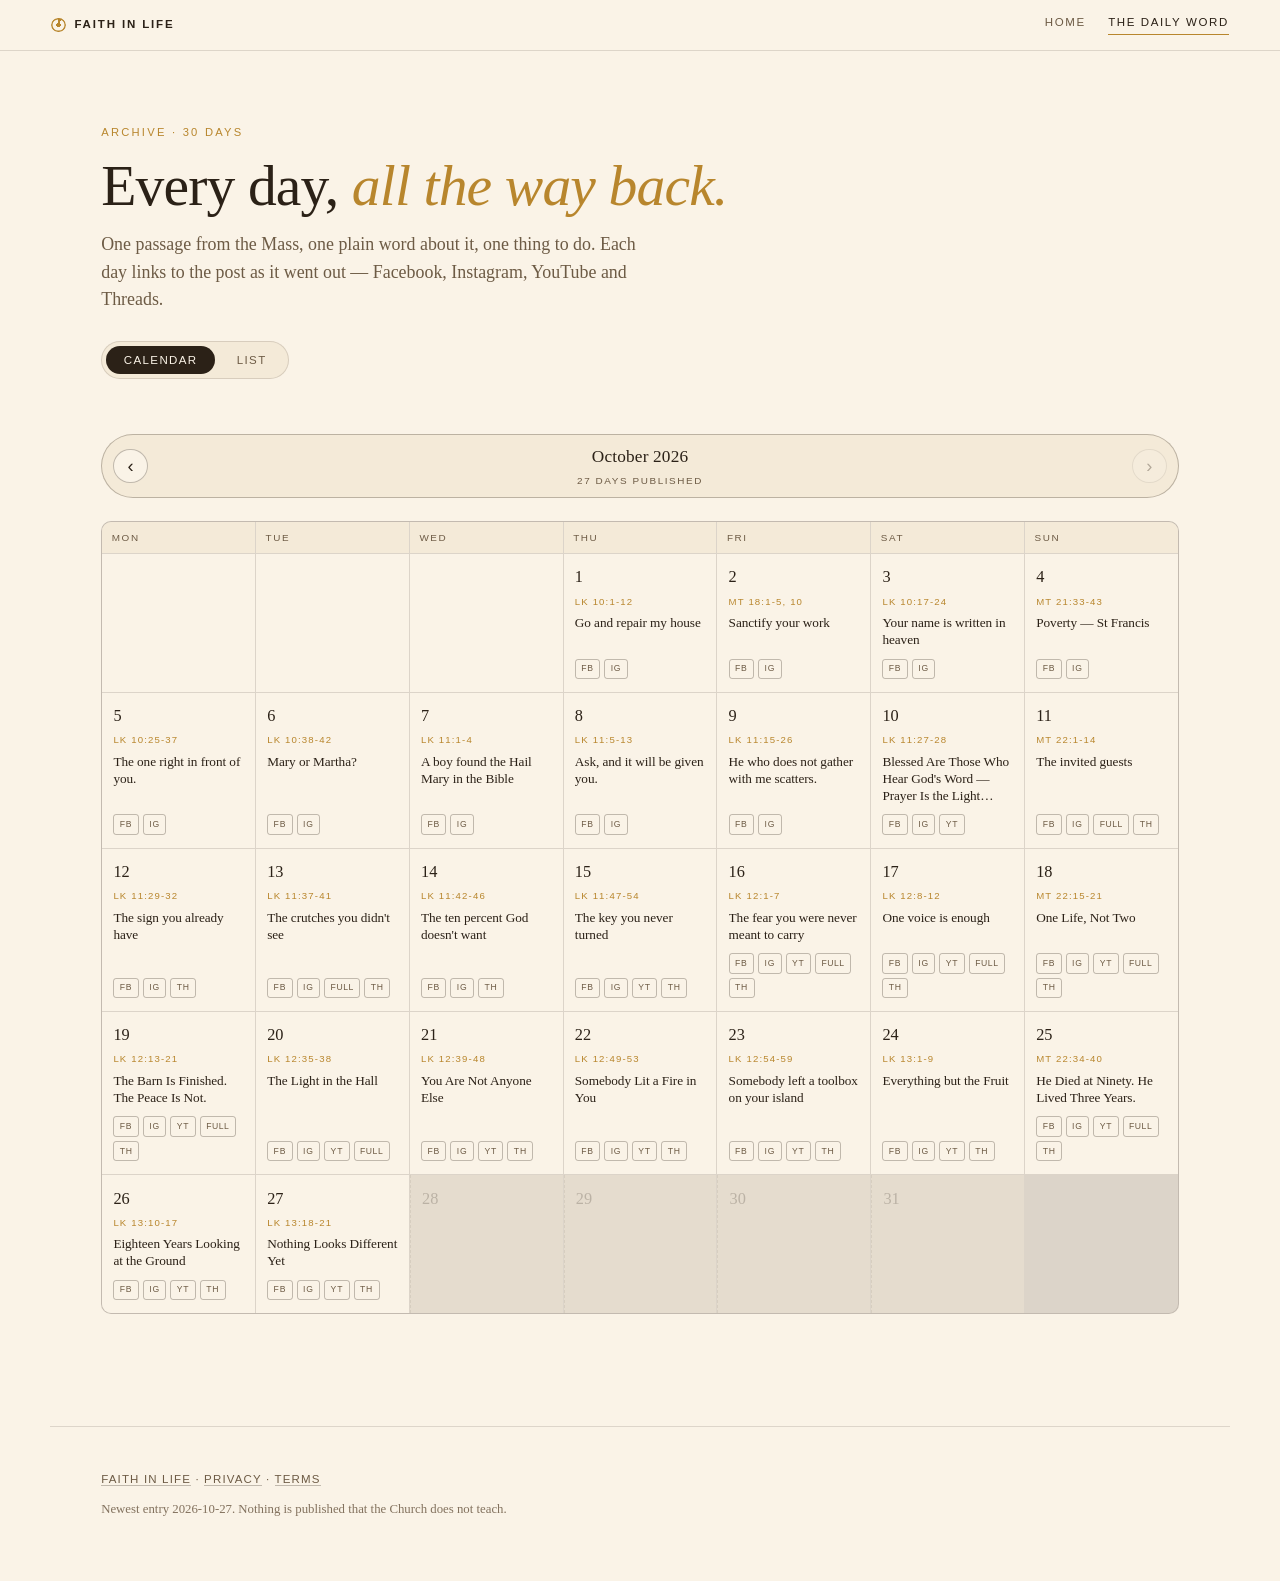
==== archive.html @ 562791fa "Refresh The Daily Word archive" ====
<!DOCTYPE html>
<html lang="en">
<head>
<meta charset="utf-8">
<meta name="viewport" content="width=device-width, initial-scale=1">
<title>The Daily Word — Faith In Life archive</title>
<meta name="description" content="Every Daily Word from Faith In Life, day by day: the Mass passage, the one plain word about it, and the links to that day's Facebook, Instagram and YouTube posts.">
<link rel="canonical" href="https://faithinlife.netlify.app/archive.html">
<meta name="theme-color" content="#faf3e7">
<link rel="stylesheet" href="archive.css">
</head>
<body>
<header class="bar">
  <a class="brand" href="./"><span class="mark" aria-hidden="true"></span>Faith In Life</a>
  <nav><a href="./">Home</a><a class="on" href="archive.html">The Daily Word</a></nav>
</header>

<main>
  <section class="title">
    <p class="kicker">Archive &middot; 30 days</p>
    <h1>Every day, <em>all the way back.</em></h1>
    <p class="lede">One passage from the Mass, one plain word about it, one thing to do. Each day links to the post as it went out — Facebook, Instagram, YouTube and Threads.</p>
    <div class="toggle" role="tablist">
      <button class="tab on" data-view="calendar" role="tab">Calendar</button>
      <button class="tab" data-view="list" role="tab">List</button>
    </div>
  </section>

  <div id="calendar-view" class="view on">
    <div class="monthnav" id="monthnav" aria-label="Browse months">
      <button class="mnav" id="mnav-prev" type="button" aria-label="Previous month">&lsaquo;</button>
      <p class="mnav__label" aria-live="polite"><span id="mnav-title">October 2026</span>
        <small id="mnav-count"></small></p>
      <button class="mnav" id="mnav-next" type="button" aria-label="Next month">&rsaquo;</button>
    </div>
    <section class="month" data-month="2026-09" id="m-2026-09"><div class="grid"><div class="dow-head">Mon</div><div class="dow-head">Tue</div><div class="dow-head">Wed</div><div class="dow-head">Thu</div><div class="dow-head">Fri</div><div class="dow-head">Sat</div><div class="dow-head">Sun</div><div class="blank"></div><div class="cell cell--empty"><div class="cell-top"><span class="num">1</span></div><p class="gos">&nbsp;</p></div><div class="cell cell--empty"><div class="cell-top"><span class="num">2</span></div><p class="gos">&nbsp;</p></div><div class="cell cell--empty"><div class="cell-top"><span class="num">3</span></div><p class="gos">&nbsp;</p></div><div class="cell cell--empty"><div class="cell-top"><span class="num">4</span></div><p class="gos">&nbsp;</p></div><div class="cell cell--empty"><div class="cell-top"><span class="num">5</span></div><p class="gos">&nbsp;</p></div><div class="cell cell--empty"><div class="cell-top"><span class="num">6</span></div><p class="gos">&nbsp;</p></div><div class="cell cell--empty"><div class="cell-top"><span class="num">7</span></div><p class="gos">&nbsp;</p></div><div class="cell cell--empty"><div class="cell-top"><span class="num">8</span></div><p class="gos">&nbsp;</p></div><div class="cell cell--empty"><div class="cell-top"><span class="num">9</span></div><p class="gos">&nbsp;</p></div><div class="cell cell--empty"><div class="cell-top"><span class="num">10</span></div><p class="gos">&nbsp;</p></div><div class="cell cell--empty"><div class="cell-top"><span class="num">11</span></div><p class="gos">&nbsp;</p></div><div class="cell cell--empty"><div class="cell-top"><span class="num">12</span></div><p class="gos">&nbsp;</p></div><div class="cell cell--empty"><div class="cell-top"><span class="num">13</span></div><p class="gos">&nbsp;</p></div><div class="cell cell--empty"><div class="cell-top"><span class="num">14</span></div><p class="gos">&nbsp;</p></div><div class="cell cell--empty"><div class="cell-top"><span class="num">15</span></div><p class="gos">&nbsp;</p></div><div class="cell cell--empty"><div class="cell-top"><span class="num">16</span></div><p class="gos">&nbsp;</p></div><div class="cell cell--empty"><div class="cell-top"><span class="num">17</span></div><p class="gos">&nbsp;</p></div><div class="cell cell--empty"><div class="cell-top"><span class="num">18</span></div><p class="gos">&nbsp;</p></div><div class="cell cell--empty"><div class="cell-top"><span class="num">19</span></div><p class="gos">&nbsp;</p></div><div class="cell cell--empty"><div class="cell-top"><span class="num">20</span></div><p class="gos">&nbsp;</p></div><div class="cell cell--empty"><div class="cell-top"><span class="num">21</span></div><p class="gos">&nbsp;</p></div><div class="cell cell--empty"><div class="cell-top"><span class="num">22</span></div><p class="gos">&nbsp;</p></div><div class="cell cell--empty"><div class="cell-top"><span class="num">23</span></div><p class="gos">&nbsp;</p></div><div class="cell cell--empty"><div class="cell-top"><span class="num">24</span></div><p class="gos">&nbsp;</p></div><div class="cell cell--empty"><div class="cell-top"><span class="num">25</span></div><p class="gos">&nbsp;</p></div><div class="cell cell--empty"><div class="cell-top"><span class="num">26</span></div><p class="gos">&nbsp;</p></div><article class="cell" data-date="2026-09-27"><div class="cell-top"><span class="num">27</span></div><p class="gos">Mt 21:28-32</p><h3 class="topic">Change your &#x27;no&#x27; into a &#x27;yes&#x27;</h3><div class="pills"><a class="pill pill--fb" href="https://www.facebook.com/122107287405488358/posts/3580467642108236?substory_index=3580467642108236" target="_blank" rel="noopener" title="Facebook">FB</a></div></article><article class="cell" data-date="2026-09-28"><div class="cell-top"><span class="num">28</span></div><p class="gos">Lk 9:46-50</p><h3 class="topic">Why does their blessing sting?</h3><div class="pills"><a class="pill pill--fb" href="https://www.facebook.com/122107287405488358/posts/122103718785488358" target="_blank" rel="noopener" title="Facebook">FB</a><a class="pill pill--ig" href="https://www.instagram.com/p/Dd2fcJFjYFs/" target="_blank" rel="noopener" title="Instagram">IG</a></div></article><div class="cell cell--empty"><div class="cell-top"><span class="num">29</span></div><p class="gos">&nbsp;</p></div><article class="cell" data-date="2026-09-30"><div class="cell-top"><span class="num">30</span></div><p class="gos">Lk 9:57-62</p><h3 class="topic">The Little Way</h3><div class="pills"><a class="pill pill--fb" href="https://www.facebook.com/122107287405488358/posts/122105739783488358" target="_blank" rel="noopener" title="Facebook">FB</a><a class="pill pill--ig" href="https://www.instagram.com/p/Dd7uj0gDKIm/" target="_blank" rel="noopener" title="Instagram">IG</a></div></article></div></section><section class="month on" data-month="2026-10" id="m-2026-10"><div class="grid"><div class="dow-head">Mon</div><div class="dow-head">Tue</div><div class="dow-head">Wed</div><div class="dow-head">Thu</div><div class="dow-head">Fri</div><div class="dow-head">Sat</div><div class="dow-head">Sun</div><div class="blank"></div><div class="blank"></div><div class="blank"></div><article class="cell" data-date="2026-10-01"><div class="cell-top"><span class="num">1</span></div><p class="gos">Lk 10:1-12</p><h3 class="topic">Go and repair my house</h3><div class="pills"><a class="pill pill--fb" href="https://www.facebook.com/122107287405488358/posts/122106386313488358" target="_blank" rel="noopener" title="Facebook">FB</a><a class="pill pill--ig" href="https://www.instagram.com/p/Dd9VP7aF-Cw/" target="_blank" rel="noopener" title="Instagram">IG</a></div></article><article class="cell" data-date="2026-10-02"><div class="cell-top"><span class="num">2</span></div><p class="gos">Mt 18:1-5, 10</p><h3 class="topic">Sanctify your work</h3><div class="pills"><a class="pill pill--fb" href="https://www.facebook.com/1256469087558927/posts/122107285419488358" target="_blank" rel="noopener" title="Facebook">FB</a><a class="pill pill--ig" href="https://www.instagram.com/p/Dd_V6aDl66g/" target="_blank" rel="noopener" title="Instagram">IG</a></div></article><article class="cell" data-date="2026-10-03"><div class="cell-top"><span class="num">3</span></div><p class="gos">Lk 10:17-24</p><h3 class="topic">Your name is written in heaven</h3><div class="pills"><a class="pill pill--fb" href="https://www.facebook.com/122107287405488358/posts/122108703411488358" target="_blank" rel="noopener" title="Facebook">FB</a><a class="pill pill--ig" href="https://www.instagram.com/p/DeDZmk7je2w/" target="_blank" rel="noopener" title="Instagram">IG</a></div></article><article class="cell" data-date="2026-10-04"><div class="cell-top"><span class="num">4</span></div><p class="gos">Mt 21:33-43</p><h3 class="topic">Poverty — St Francis</h3><div class="pills"><a class="pill pill--fb" href="https://www.facebook.com/122107287405488358/posts/122109220857488358" target="_blank" rel="noopener" title="Facebook">FB</a><a class="pill pill--ig" href="https://www.instagram.com/p/DeFhM3AF1-0/" target="_blank" rel="noopener" title="Instagram">IG</a></div></article><article class="cell" data-date="2026-10-05"><div class="cell-top"><span class="num">5</span></div><p class="gos">Lk 10:25-37</p><h3 class="topic">The one right in front of you.</h3><div class="pills"><a class="pill pill--fb" href="https://www.facebook.com/122107287405488358/posts/122109858039488358" target="_blank" rel="noopener" title="Facebook">FB</a><a class="pill pill--ig" href="https://www.instagram.com/p/DeIpakCjOYP/" target="_blank" rel="noopener" title="Instagram">IG</a></div></article><article class="cell" data-date="2026-10-06"><div class="cell-top"><span class="num">6</span></div><p class="gos">Lk 10:38-42</p><h3 class="topic">Mary or Martha?</h3><div class="pills"><a class="pill pill--fb" href="https://www.facebook.com/1256469087558927/posts/122110384821488358" target="_blank" rel="noopener" title="Facebook">FB</a><a class="pill pill--ig" href="https://www.instagram.com/p/DeLGmeTF-f7/" target="_blank" rel="noopener" title="Instagram">IG</a></div></article><article class="cell" data-date="2026-10-07"><div class="cell-top"><span class="num">7</span></div><p class="gos">Lk 11:1-4</p><h3 class="topic">A boy found the Hail Mary in the Bible</h3><div class="pills"><a class="pill pill--fb" href="https://www.facebook.com/1256469087558927/posts/122110666893488358" target="_blank" rel="noopener" title="Facebook">FB</a><a class="pill pill--ig" href="https://www.instagram.com/p/DeMNxGXjDhu/" target="_blank" rel="noopener" title="Instagram">IG</a></div></article><article class="cell" data-date="2026-10-08"><div class="cell-top"><span class="num">8</span></div><p class="gos">Lk 11:5-13</p><h3 class="topic">Ask, and it will be given you.</h3><div class="pills"><a class="pill pill--fb" href="https://www.facebook.com/1256469087558927/posts/122111229747488358" target="_blank" rel="noopener" title="Facebook">FB</a><a class="pill pill--ig" href="https://www.instagram.com/p/DeOyTgFDeOQ/" target="_blank" rel="noopener" title="Instagram">IG</a></div></article><article class="cell" data-date="2026-10-09"><div class="cell-top"><span class="num">9</span></div><p class="gos">Lk 11:15-26</p><h3 class="topic">He who does not gather with me scatters.</h3><div class="pills"><a class="pill pill--fb" href="https://www.facebook.com/122107287405488358/posts/122112301821488358" target="_blank" rel="noopener" title="Facebook">FB</a><a class="pill pill--ig" href="https://www.instagram.com/p/DeTB0q9Dfcg/" target="_blank" rel="noopener" title="Instagram">IG</a></div></article><article class="cell" data-date="2026-10-10"><div class="cell-top"><span class="num">10</span></div><p class="gos">Lk 11:27-28</p><h3 class="topic">Blessed Are Those Who Hear God&#x27;s Word — Prayer Is the Light Before Every Decision</h3><div class="pills"><a class="pill pill--fb" href="https://www.facebook.com/1256469087558927/posts/122119027761488358" target="_blank" rel="noopener" title="Facebook">FB</a><a class="pill pill--ig" href="https://www.instagram.com/p/De92yCVn9rZ/" target="_blank" rel="noopener" title="Instagram">IG</a><a class="pill pill--yt-short" href="https://www.youtube.com/shorts/WsAviSOvR6I" target="_blank" rel="noopener" title="YouTube Short">YT</a></div></article><article class="cell" data-date="2026-10-11"><div class="cell-top"><span class="num">11</span></div><p class="gos">Mt 22:1-14</p><h3 class="topic">The invited guests</h3><div class="pills"><a class="pill pill--fb" href="https://www.facebook.com/1256469087558927/posts/122112792105488358" target="_blank" rel="noopener" title="Facebook">FB</a><a class="pill pill--ig" href="https://www.instagram.com/p/DeVwyHCDC8p/" target="_blank" rel="noopener" title="Instagram">IG</a><a class="pill pill--yt-long" href="https://www.youtube.com/watch?v=lCEb-tUCuJY" target="_blank" rel="noopener" title="YouTube">FULL</a><a class="pill pill--threads" href="https://www.threads.com/@catholicfaithinlife/post/DenId89mXVW" target="_blank" rel="noopener" title="Threads">TH</a></div></article><article class="cell" data-date="2026-10-12"><div class="cell-top"><span class="num">12</span></div><p class="gos">Lk 11:29-32</p><h3 class="topic">The sign you already have</h3><div class="pills"><a class="pill pill--fb" href="https://www.facebook.com/1256469087558927/posts/122113453095488358" target="_blank" rel="noopener" title="Facebook">FB</a><a class="pill pill--ig" href="https://www.instagram.com/p/DeZFCqlDE22/" target="_blank" rel="noopener" title="Instagram">IG</a><a class="pill pill--threads" href="https://www.threads.com/@catholicfaithinlife/post/DepEFTmFmo9" target="_blank" rel="noopener" title="Threads">TH</a></div></article><article class="cell" data-date="2026-10-13"><div class="cell-top"><span class="num">13</span></div><p class="gos">Lk 11:37-41</p><h3 class="topic">The crutches you didn&#x27;t see</h3><div class="pills"><a class="pill pill--fb" href="https://www.facebook.com/1256469087558927/posts/122114074431488358" target="_blank" rel="noopener" title="Facebook">FB</a><a class="pill pill--ig" href="https://www.instagram.com/p/Debp3JTDd6i/" target="_blank" rel="noopener" title="Instagram">IG</a><a class="pill pill--yt-long" href="https://www.youtube.com/watch?v=aZ5lN2D6U44" target="_blank" rel="noopener" title="YouTube">FULL</a><a class="pill pill--threads" href="https://www.threads.com/@catholicfaithinlife/post/DeptYExmXR4" target="_blank" rel="noopener" title="Threads">TH</a></div></article><article class="cell" data-date="2026-10-14"><div class="cell-top"><span class="num">14</span></div><p class="gos">Lk 11:42-46</p><h3 class="topic">The ten percent God doesn&#x27;t want</h3><div class="pills"><a class="pill pill--fb" href="https://www.facebook.com/1256469087558927/posts/122114585481488358" target="_blank" rel="noopener" title="Facebook">FB</a><a class="pill pill--ig" href="https://www.instagram.com/p/DeeoQHwDd8U/" target="_blank" rel="noopener" title="Instagram">IG</a><a class="pill pill--threads" href="https://www.threads.com/@catholicfaithinlife/post/Dero36vFr7p" target="_blank" rel="noopener" title="Threads">TH</a></div></article><article class="cell" data-date="2026-10-15"><div class="cell-top"><span class="num">15</span></div><p class="gos">Lk 11:47-54</p><h3 class="topic">The key you never turned</h3><div class="pills"><a class="pill pill--fb" href="https://www.facebook.com/1256469087558927/posts/122114894385488358" target="_blank" rel="noopener" title="Facebook">FB</a><a class="pill pill--ig" href="https://www.instagram.com/p/Degzd4Sjaeo/" target="_blank" rel="noopener" title="Instagram">IG</a><a class="pill pill--yt-short" href="https://www.youtube.com/watch?v=bEX49eyHCjk" target="_blank" rel="noopener" title="YouTube Short">YT</a><a class="pill pill--threads" href="https://www.threads.com/@catholicfaithinlife/post/DesSEFBmRix" target="_blank" rel="noopener" title="Threads">TH</a></div></article><article class="cell" data-date="2026-10-16"><div class="cell-top"><span class="num">16</span></div><p class="gos">Lk 12:1-7</p><h3 class="topic">The fear you were never meant to carry</h3><div class="pills"><a class="pill pill--fb" href="https://www.facebook.com/1256469087558927/posts/122115241119488358" target="_blank" rel="noopener" title="Facebook">FB</a><a class="pill pill--ig" href="https://www.instagram.com/p/DejYP6WDbch/" target="_blank" rel="noopener" title="Instagram">IG</a><a class="pill pill--yt-short" href="https://www.youtube.com/shorts/bEX49eyHCjk" target="_blank" rel="noopener" title="YouTube Short">YT</a><a class="pill pill--yt-long" href="https://www.youtube.com/watch?v=XGbSie1sbkA" target="_blank" rel="noopener" title="YouTube">FULL</a><a class="pill pill--threads" href="https://www.threads.com/@catholicfaithinlife/post/DeuNv0nlsDh" target="_blank" rel="noopener" title="Threads">TH</a></div></article><article class="cell" data-date="2026-10-17"><div class="cell-top"><span class="num">17</span></div><p class="gos">Lk 12:8-12</p><h3 class="topic">One voice is enough</h3><div class="pills"><a class="pill pill--fb" href="https://www.facebook.com/1256469087558927/posts/122115643023488358" target="_blank" rel="noopener" title="Facebook">FB</a><a class="pill pill--ig" href="https://www.instagram.com/p/Del9DKLjQCi/" target="_blank" rel="noopener" title="Instagram">IG</a><a class="pill pill--yt-short" href="https://www.youtube.com/shorts/AbOzXZvJxVg" target="_blank" rel="noopener" title="YouTube Short">YT</a><a class="pill pill--yt-long" href="https://www.youtube.com/watch?v=FOUn7BIpAxU" target="_blank" rel="noopener" title="YouTube">FULL</a><a class="pill pill--threads" href="https://www.threads.com/@catholicfaithinlife/post/Del9cdllvRl" target="_blank" rel="noopener" title="Threads">TH</a></div></article><article class="cell" data-date="2026-10-18"><div class="cell-top"><span class="num">18</span></div><p class="gos">Mt 22:15-21</p><h3 class="topic">One Life, Not Two</h3><div class="pills"><a class="pill pill--fb" href="https://www.facebook.com/1256469087558927/posts/122115974505488358" target="_blank" rel="noopener" title="Facebook">FB</a><a class="pill pill--ig" href="https://www.instagram.com/p/DeooMJUDa8u/" target="_blank" rel="noopener" title="Instagram">IG</a><a class="pill pill--yt-short" href="https://www.youtube.com/shorts/P0jpvopHVvI" target="_blank" rel="noopener" title="YouTube Short">YT</a><a class="pill pill--yt-long" href="https://www.youtube.com/watch?v=IgNrQdDNN90" target="_blank" rel="noopener" title="YouTube">FULL</a><a class="pill pill--threads" href="https://www.threads.com/@catholicfaithinlife/post/DeookBelnBf" target="_blank" rel="noopener" title="Threads">TH</a></div></article><article class="cell" data-date="2026-10-19"><div class="cell-top"><span class="num">19</span></div><p class="gos">Lk 12:13-21</p><h3 class="topic">The Barn Is Finished. The Peace Is Not.</h3><div class="pills"><a class="pill pill--fb" href="https://www.facebook.com/1256469087558927/posts/122116307781488358" target="_blank" rel="noopener" title="Facebook">FB</a><a class="pill pill--ig" href="https://www.instagram.com/p/DerGotXF6il/" target="_blank" rel="noopener" title="Instagram">IG</a><a class="pill pill--yt-short" href="https://www.youtube.com/shorts/5z7Xd4KUdRI" target="_blank" rel="noopener" title="YouTube Short">YT</a><a class="pill pill--yt-long" href="https://www.youtube.com/watch?v=Y8a3gPOf2Zg" target="_blank" rel="noopener" title="YouTube">FULL</a><a class="pill pill--threads" href="https://www.threads.com/@catholicfaithinlife/post/DerHDkZll58" target="_blank" rel="noopener" title="Threads">TH</a></div></article><article class="cell" data-date="2026-10-20"><div class="cell-top"><span class="num">20</span></div><p class="gos">Lk 12:35-38</p><h3 class="topic">The Light in the Hall</h3><div class="pills"><a class="pill pill--fb" href="https://www.facebook.com/1256469087558927/posts/122116532787488358" target="_blank" rel="noopener" title="Facebook">FB</a><a class="pill pill--ig" href="https://www.instagram.com/p/DesiQP4DXKc/" target="_blank" rel="noopener" title="Instagram">IG</a><a class="pill pill--yt-short" href="https://www.youtube.com/watch?v=g8OBW_1qpRg" target="_blank" rel="noopener" title="YouTube Short">YT</a><a class="pill pill--yt-long" href="https://www.youtube.com/watch?v=8f7GRds17D0" target="_blank" rel="noopener" title="YouTube">FULL</a></div></article><article class="cell" data-date="2026-10-21"><div class="cell-top"><span class="num">21</span></div><p class="gos">Lk 12:39-48</p><h3 class="topic">You Are Not Anyone Else</h3><div class="pills"><a class="pill pill--fb" href="https://www.facebook.com/1256469087558927/posts/122116870941488358" target="_blank" rel="noopener" title="Facebook">FB</a><a class="pill pill--ig" href="https://www.instagram.com/p/Deu286pjKqX/" target="_blank" rel="noopener" title="Instagram">IG</a><a class="pill pill--yt-short" href="https://www.youtube.com/shorts/g8OBW_1qpRg" target="_blank" rel="noopener" title="YouTube Short">YT</a><a class="pill pill--threads" href="https://www.threads.com/@catholicfaithinlife/post/Deu4HS2lnNb" target="_blank" rel="noopener" title="Threads">TH</a></div></article><article class="cell" data-date="2026-10-22"><div class="cell-top"><span class="num">22</span></div><p class="gos">Lk 12:49-53</p><h3 class="topic">Somebody Lit a Fire in You</h3><div class="pills"><a class="pill pill--fb" href="https://www.facebook.com/1256469087558927/posts/122117328543488358" target="_blank" rel="noopener" title="Facebook">FB</a><a class="pill pill--ig" href="https://www.instagram.com/p/DexbvUpDWsJ/" target="_blank" rel="noopener" title="Instagram">IG</a><a class="pill pill--yt-short" href="https://www.youtube.com/shorts/CUrQCmKuByY" target="_blank" rel="noopener" title="YouTube Short">YT</a><a class="pill pill--threads" href="https://www.threads.com/@catholicfaithinlife/post/DexcHA4n2Y-" target="_blank" rel="noopener" title="Threads">TH</a></div></article><article class="cell" data-date="2026-10-23"><div class="cell-top"><span class="num">23</span></div><p class="gos">Lk 12:54-59</p><h3 class="topic">Somebody left a toolbox on your island</h3><div class="pills"><a class="pill pill--fb" href="https://www.facebook.com/1256469087558927/posts/122117689479488358" target="_blank" rel="noopener" title="Facebook">FB</a><a class="pill pill--ig" href="https://www.instagram.com/p/De0AhtUjUAP/" target="_blank" rel="noopener" title="Instagram">IG</a><a class="pill pill--yt-short" href="https://www.youtube.com/shorts/T1iKTGTfet0" target="_blank" rel="noopener" title="YouTube Short">YT</a><a class="pill pill--threads" href="https://www.threads.com/@catholicfaithinlife/post/De0A5e5Hz2g" target="_blank" rel="noopener" title="Threads">TH</a></div></article><article class="cell" data-date="2026-10-24"><div class="cell-top"><span class="num">24</span></div><p class="gos">Lk 13:1-9</p><h3 class="topic">Everything but the Fruit</h3><div class="pills"><a class="pill pill--fb" href="https://www.facebook.com/1256469087558927/posts/122118090075488358" target="_blank" rel="noopener" title="Facebook">FB</a><a class="pill pill--ig" href="https://www.instagram.com/p/De23sr6DR1C/" target="_blank" rel="noopener" title="Instagram">IG</a><a class="pill pill--yt-short" href="https://www.youtube.com/shorts/dpyIuSlJ6k4" target="_blank" rel="noopener" title="YouTube Short">YT</a><a class="pill pill--threads" href="https://www.threads.com/@catholicfaithinlife/post/De24H2zFSZD" target="_blank" rel="noopener" title="Threads">TH</a></div></article><article class="cell" data-date="2026-10-25"><div class="cell-top"><span class="num">25</span></div><p class="gos">Mt 22:34-40</p><h3 class="topic">He Died at Ninety. He Lived Three Years.</h3><div class="pills"><a class="pill pill--fb" href="https://www.facebook.com/1256469087558927/posts/122118385227488358" target="_blank" rel="noopener" title="Facebook">FB</a><a class="pill pill--ig" href="https://www.instagram.com/p/De5KNuhjTGV/" target="_blank" rel="noopener" title="Instagram">IG</a><a class="pill pill--yt-short" href="https://www.youtube.com/shorts/sk4lVL9I8K4" target="_blank" rel="noopener" title="YouTube Short">YT</a><a class="pill pill--yt-long" href="https://www.youtube.com/watch?v=d-J8nq8NEpQ" target="_blank" rel="noopener" title="YouTube">FULL</a><a class="pill pill--threads" href="https://www.threads.com/@catholicfaithinlife/post/De5Kwy4G0kw" target="_blank" rel="noopener" title="Threads">TH</a></div></article><article class="cell" data-date="2026-10-26"><div class="cell-top"><span class="num">26</span></div><p class="gos">Lk 13:10-17</p><h3 class="topic">Eighteen Years Looking at the Ground</h3><div class="pills"><a class="pill pill--fb" href="https://www.facebook.com/1256469087558927/posts/122118709293488358" target="_blank" rel="noopener" title="Facebook">FB</a><a class="pill pill--ig" href="https://www.instagram.com/p/De7u_KuD84i/" target="_blank" rel="noopener" title="Instagram">IG</a><a class="pill pill--yt-short" href="https://www.youtube.com/shorts/yCG1eZQDvlE" target="_blank" rel="noopener" title="YouTube Short">YT</a><a class="pill pill--threads" href="https://www.threads.com/@catholicfaithinlife/post/De7vaQHm1P8" target="_blank" rel="noopener" title="Threads">TH</a></div></article><article class="cell" data-date="2026-10-27"><div class="cell-top"><span class="num">27</span></div><p class="gos">Lk 13:18-21</p><h3 class="topic">Nothing Looks Different Yet</h3><div class="pills"><a class="pill pill--fb" href="https://www.facebook.com/1256469087558927/posts/122119090047488358" target="_blank" rel="noopener" title="Facebook">FB</a><a class="pill pill--ig" href="https://www.instagram.com/p/De-TydEm9We/" target="_blank" rel="noopener" title="Instagram">IG</a><a class="pill pill--yt-short" href="https://www.youtube.com/shorts/52RcQpo29y4" target="_blank" rel="noopener" title="YouTube Short">YT</a><a class="pill pill--threads" href="https://www.threads.com/@catholicfaithinlife/post/De-UOFzm-hs" target="_blank" rel="noopener" title="Threads">TH</a></div></article><div class="cell cell--empty cell--ahead"><div class="cell-top"><span class="num">28</span></div><p class="gos">&nbsp;</p></div><div class="cell cell--empty cell--ahead"><div class="cell-top"><span class="num">29</span></div><p class="gos">&nbsp;</p></div><div class="cell cell--empty cell--ahead"><div class="cell-top"><span class="num">30</span></div><p class="gos">&nbsp;</p></div><div class="cell cell--empty cell--ahead"><div class="cell-top"><span class="num">31</span></div><p class="gos">&nbsp;</p></div></div></section>
  </div>

  <div id="list-view" class="view">
    <article class="row"><div class="row-when"><span class="rd">27</span><span class="rm">Oct 2026</span><span class="rday">Tue</span></div><div class="row-body"><p class="gos">Lk 13:18-21</p><h3 class="topic">Nothing Looks Different Yet</h3><p class="thesis">The parable taken at the point where it actually hurts. You have kept the ten minutes; the defects are the same; nothing is visibly different. iPray with the Gospel says plainly that during the first months roots are growing and you can see nothing — and that this is exactly where people stop watering. ICWG answers the disappointment in one line: it is good for you even though those earthbound eye</p><div class="pills"><a class="pill pill--fb" href="https://www.facebook.com/1256469087558927/posts/122119090047488358" target="_blank" rel="noopener" title="Facebook">FB</a><a class="pill pill--ig" href="https://www.instagram.com/p/De-TydEm9We/" target="_blank" rel="noopener" title="Instagram">IG</a><a class="pill pill--yt-short" href="https://www.youtube.com/shorts/52RcQpo29y4" target="_blank" rel="noopener" title="YouTube Short">YT</a><a class="pill pill--threads" href="https://www.threads.com/@catholicfaithinlife/post/De-UOFzm-hs" target="_blank" rel="noopener" title="Threads">TH</a><a class="pill pill--ig-reel" href="https://www.instagram.com/reel/De-T7dGgaGD/" target="_blank" rel="noopener" title="Reel">REEL</a><a class="pill pill--ig-single" href="https://www.instagram.com/p/De-T23Wl0ma/" target="_blank" rel="noopener" title="Single">SINGLE</a></div></div></article><article class="row"><div class="row-when"><span class="rd">26</span><span class="rm">Oct 2026</span><span class="rday">Mon</span></div><div class="row-body"><p class="gos">Lk 13:10-17</p><h3 class="topic">Eighteen Years Looking at the Ground</h3><p class="thesis">The Gospel&#x27;s own image, taken at face value: a woman bent double, able only to see the ground and her own feet, straightened by one sentence and two hands. iPray names what bends a person — sin carried on the shoulders — and what straightens them — a few minutes in a confessional. The post ends with a named hour this week, not a feeling.</p><div class="pills"><a class="pill pill--fb" href="https://www.facebook.com/1256469087558927/posts/122118709293488358" target="_blank" rel="noopener" title="Facebook">FB</a><a class="pill pill--ig" href="https://www.instagram.com/p/De7u_KuD84i/" target="_blank" rel="noopener" title="Instagram">IG</a><a class="pill pill--yt-short" href="https://www.youtube.com/shorts/yCG1eZQDvlE" target="_blank" rel="noopener" title="YouTube Short">YT</a><a class="pill pill--threads" href="https://www.threads.com/@catholicfaithinlife/post/De7vaQHm1P8" target="_blank" rel="noopener" title="Threads">TH</a><a class="pill pill--ig-reel" href="https://www.instagram.com/reel/De7vIqjkSOp/" target="_blank" rel="noopener" title="Reel">REEL</a><a class="pill pill--ig-single" href="https://www.instagram.com/p/De7vD0RHOQX/" target="_blank" rel="noopener" title="Single">SINGLE</a></div></div></article><article class="row"><div class="row-when"><span class="rd">25</span><span class="rm">Oct 2026</span><span class="rday">Sun</span></div><div class="row-body"><p class="gos">Mt 22:34-40</p><h3 class="topic">He Died at Ninety. He Lived Three Years.</h3><p class="thesis">Take the day&#x27;s own measure of a life literally. The gravestone (&quot;died at the age of 90 but didn&#x27;t live more than three years&quot;), the man converted at 87, and St Josemaría&#x27;s Valencia priest who answered &quot;Poquets — very few!&quot; The post asks the reader to count their own years of loving, not their years of breathing, and lands on one ordinary hour tonight.</p><div class="pills"><a class="pill pill--fb" href="https://www.facebook.com/1256469087558927/posts/122118385227488358" target="_blank" rel="noopener" title="Facebook">FB</a><a class="pill pill--ig" href="https://www.instagram.com/p/De5KNuhjTGV/" target="_blank" rel="noopener" title="Instagram">IG</a><a class="pill pill--yt-short" href="https://www.youtube.com/shorts/sk4lVL9I8K4" target="_blank" rel="noopener" title="YouTube Short">YT</a><a class="pill pill--yt-long" href="https://www.youtube.com/watch?v=d-J8nq8NEpQ" target="_blank" rel="noopener" title="YouTube">FULL</a><a class="pill pill--threads" href="https://www.threads.com/@catholicfaithinlife/post/De5Kwy4G0kw" target="_blank" rel="noopener" title="Threads">TH</a><a class="pill pill--ig-reel" href="https://www.instagram.com/reel/De5KdfmDv6O/" target="_blank" rel="noopener" title="Reel">REEL</a><a class="pill pill--ig-single" href="https://www.instagram.com/p/De5KTChjaWZ/" target="_blank" rel="noopener" title="Single">SINGLE</a></div></div></article><article class="row"><div class="row-when"><span class="rd">24</span><span class="rm">Oct 2026</span><span class="rday">Sat</span></div><div class="row-body"><p class="gos">Lk 13:1-9</p><h3 class="topic">Everything but the Fruit</h3><p class="thesis">The tree in the parable was not dying — it was thriving. It had sun, soil, water, three years of care, and it produced leaves, growth and shade. It had everything except the one thing it existed for. The day turns on that gap: a life can be measurably successful and bear no fruit, because leaves are what a tree produces when it plays it safe. Application: name the leaf and name the person the fig </p><div class="pills"><a class="pill pill--fb" href="https://www.facebook.com/1256469087558927/posts/122118090075488358" target="_blank" rel="noopener" title="Facebook">FB</a><a class="pill pill--ig" href="https://www.instagram.com/p/De23sr6DR1C/" target="_blank" rel="noopener" title="Instagram">IG</a><a class="pill pill--yt-short" href="https://www.youtube.com/shorts/dpyIuSlJ6k4" target="_blank" rel="noopener" title="YouTube Short">YT</a><a class="pill pill--threads" href="https://www.threads.com/@catholicfaithinlife/post/De24H2zFSZD" target="_blank" rel="noopener" title="Threads">TH</a><a class="pill pill--ig-reel" href="https://www.instagram.com/reel/De231OZilQP/" target="_blank" rel="noopener" title="Reel">REEL</a><a class="pill pill--ig-single" href="https://www.instagram.com/p/De23xEkDWDZ/" target="_blank" rel="noopener" title="Single">SINGLE</a></div></div></article><article class="row"><div class="row-when"><span class="rd">23</span><span class="rm">Oct 2026</span><span class="rday">Fri</span></div><div class="row-body"><p class="gos">Lk 12:54-59</p><h3 class="topic">Somebody left a toolbox on your island</h3><p class="thesis">Verne&#x27;s castaways keep finding help they never asked for — a toolbox, a rope from a rock, a fire on the shore that saved their lives — and most of them never bother to ask who left it. That is the Gospel&#x27;s charge against us, says iPray: we can read a sky and cannot read the moment God is standing in our kitchen. The day&#x27;s action is a debt of gratitude paid in public: name the person who carried yo</p><div class="pills"><a class="pill pill--fb" href="https://www.facebook.com/1256469087558927/posts/122117689479488358" target="_blank" rel="noopener" title="Facebook">FB</a><a class="pill pill--ig" href="https://www.instagram.com/p/De0AhtUjUAP/" target="_blank" rel="noopener" title="Instagram">IG</a><a class="pill pill--yt-short" href="https://www.youtube.com/shorts/T1iKTGTfet0" target="_blank" rel="noopener" title="YouTube Short">YT</a><a class="pill pill--threads" href="https://www.threads.com/@catholicfaithinlife/post/De0A5e5Hz2g" target="_blank" rel="noopener" title="Threads">TH</a><a class="pill pill--ig-reel" href="https://www.instagram.com/reel/De0AnGIgjxI/" target="_blank" rel="noopener" title="Reel">REEL</a><a class="pill pill--ig-single" href="https://www.instagram.com/p/De1nusCDaPL/" target="_blank" rel="noopener" title="Single">SINGLE</a></div></div></article><article class="row"><div class="row-when"><span class="rd">22</span><span class="rm">Oct 2026</span><span class="rday">Thu</span></div><div class="row-body"><p class="gos">Lk 12:49-53</p><h3 class="topic">Somebody Lit a Fire in You</h3><p class="thesis">The fire in the Gospel spreads by contact — &quot;one tree ignites the next.&quot; Nobody&#x27;s faith started in themselves; it arrived from a person. So the honest question for the reader is not &quot;are you on fire&quot; but &quot;who lit you, and who is waiting for your match?&quot; The application is one named person and one small act this week, in a named place: the desk, the group chat, the shift, the dinner table.</p><div class="pills"><a class="pill pill--fb" href="https://www.facebook.com/1256469087558927/posts/122117328543488358" target="_blank" rel="noopener" title="Facebook">FB</a><a class="pill pill--ig" href="https://www.instagram.com/p/DexbvUpDWsJ/" target="_blank" rel="noopener" title="Instagram">IG</a><a class="pill pill--yt-short" href="https://www.youtube.com/shorts/CUrQCmKuByY" target="_blank" rel="noopener" title="YouTube Short">YT</a><a class="pill pill--threads" href="https://www.threads.com/@catholicfaithinlife/post/DexcHA4n2Y-" target="_blank" rel="noopener" title="Threads">TH</a><a class="pill pill--ig-reel" href="https://www.instagram.com/reel/Dexb45TEuBU/" target="_blank" rel="noopener" title="Reel">REEL</a></div></div></article><article class="row"><div class="row-when"><span class="rd">21</span><span class="rm">Oct 2026</span><span class="rday">Wed</span></div><div class="row-body"><p class="gos">Lk 12:39-48</p><h3 class="topic">You Are Not Anyone Else</h3><p class="thesis">Comparison is the quiet way a person loses his own assignment. The boy who failed the exam but was &quot;top of those who didn&#x27;t&quot; is the picture: God does not grade on a curve, and &quot;to whom much is given, much will be required&quot; is measured against what *you* were handed, not against the person next to you.</p><div class="pills"><a class="pill pill--fb" href="https://www.facebook.com/1256469087558927/posts/122116870941488358" target="_blank" rel="noopener" title="Facebook">FB</a><a class="pill pill--ig" href="https://www.instagram.com/p/Deu286pjKqX/" target="_blank" rel="noopener" title="Instagram">IG</a><a class="pill pill--yt-short" href="https://www.youtube.com/shorts/g8OBW_1qpRg" target="_blank" rel="noopener" title="YouTube Short">YT</a><a class="pill pill--threads" href="https://www.threads.com/@catholicfaithinlife/post/Deu4HS2lnNb" target="_blank" rel="noopener" title="Threads">TH</a><a class="pill pill--ig-reel" href="https://www.instagram.com/reel/Deu30U6EpSh/" target="_blank" rel="noopener" title="Reel">REEL</a><a class="pill pill--ig-single" href="https://www.instagram.com/p/Deu3CgajO6H/" target="_blank" rel="noopener" title="Single">SINGLE</a></div></div></article><article class="row"><div class="row-when"><span class="rd">20</span><span class="rm">Oct 2026</span><span class="rday">Tue</span></div><div class="row-body"><p class="gos">Lk 12:35-38</p><h3 class="topic">The Light in the Hall</h3><p class="thesis">Build the day on the image the Gospel itself uses and the deep sources unlock: somebody left a lamp burning for a person coming home. The piece names the modern misreading first — that vigilance feels like surveillance or anxiety — and then corrects it with ICWG §50.1 and Fr. Conor: &quot;Vigilance is proper to love. When one loves another, the heart is always alert, eagerly expectant.&quot; The turn of the</p><div class="pills"><a class="pill pill--fb" href="https://www.facebook.com/1256469087558927/posts/122116532787488358" target="_blank" rel="noopener" title="Facebook">FB</a><a class="pill pill--ig" href="https://www.instagram.com/p/DesiQP4DXKc/" target="_blank" rel="noopener" title="Instagram">IG</a><a class="pill pill--yt-short" href="https://www.youtube.com/watch?v=g8OBW_1qpRg" target="_blank" rel="noopener" title="YouTube Short">YT</a><a class="pill pill--yt-long" href="https://www.youtube.com/watch?v=8f7GRds17D0" target="_blank" rel="noopener" title="YouTube">FULL</a><a class="pill pill--ig-reel" href="https://www.instagram.com/reel/DesigOlFUgh/" target="_blank" rel="noopener" title="Reel">REEL</a><a class="pill pill--ig-single" href="https://www.instagram.com/p/DesiUV9DUx4/" target="_blank" rel="noopener" title="Single">SINGLE</a></div></div></article><article class="row"><div class="row-when"><span class="rd">19</span><span class="rm">Oct 2026</span><span class="rday">Mon</span></div><div class="row-body"><p class="gos">Lk 12:13-21</p><h3 class="topic">The Barn Is Finished. The Peace Is Not.</h3><p class="thesis">Go straight at the parable&#x27;s own hinge. The man gets everything he worked for, builds the barns, and plans a rest that never arrives (&quot;This night your soul is required of you&quot;). The day names the actual error in ICWG §49.1&#x27;s word — *hope*: &quot;He had chosen to put his hope in passing things&quot; — and then hands the reader the same question about their own week: what are you resting on? The guardrail (Fr</p><div class="pills"><a class="pill pill--fb" href="https://www.facebook.com/1256469087558927/posts/122116307781488358" target="_blank" rel="noopener" title="Facebook">FB</a><a class="pill pill--ig" href="https://www.instagram.com/p/DerGotXF6il/" target="_blank" rel="noopener" title="Instagram">IG</a><a class="pill pill--yt-short" href="https://www.youtube.com/shorts/5z7Xd4KUdRI" target="_blank" rel="noopener" title="YouTube Short">YT</a><a class="pill pill--yt-long" href="https://www.youtube.com/watch?v=Y8a3gPOf2Zg" target="_blank" rel="noopener" title="YouTube">FULL</a><a class="pill pill--threads" href="https://www.threads.com/@catholicfaithinlife/post/DerHDkZll58" target="_blank" rel="noopener" title="Threads">TH</a><a class="pill pill--ig-reel" href="https://www.instagram.com/reel/DerGzauD5tN/" target="_blank" rel="noopener" title="Reel">REEL</a><a class="pill pill--ig-single" href="https://www.instagram.com/p/DerGumJoMBc/" target="_blank" rel="noopener" title="Single">SINGLE</a></div></div></article><article class="row"><div class="row-when"><span class="rd">18</span><span class="rm">Oct 2026</span><span class="rday">Sun</span></div><div class="row-body"><p class="gos">Mt 22:15-21</p><h3 class="topic">One Life, Not Two</h3><p class="thesis">The coin in the Gospel carries Caesar&#x27;s image, so give it back to Caesar — but you carry God&#x27;s image, so give yourself back to God. Our Lord did not answer &quot;God *or* Caesar&quot;; He answered &quot;God *and* Caesar&quot;, which means there is no separate &quot;God part&quot; of the week. You cannot be one person at Mass and another person at the desk. The travel-agent weekend and the kitchen table are the same story; the </p><div class="pills"><a class="pill pill--fb" href="https://www.facebook.com/1256469087558927/posts/122115974505488358" target="_blank" rel="noopener" title="Facebook">FB</a><a class="pill pill--ig" href="https://www.instagram.com/p/DeooMJUDa8u/" target="_blank" rel="noopener" title="Instagram">IG</a><a class="pill pill--yt-short" href="https://www.youtube.com/shorts/P0jpvopHVvI" target="_blank" rel="noopener" title="YouTube Short">YT</a><a class="pill pill--yt-long" href="https://www.youtube.com/watch?v=IgNrQdDNN90" target="_blank" rel="noopener" title="YouTube">FULL</a><a class="pill pill--threads" href="https://www.threads.com/@catholicfaithinlife/post/DeookBelnBf" target="_blank" rel="noopener" title="Threads">TH</a><a class="pill pill--ig-reel" href="https://www.instagram.com/reel/DeooTvgARBZ/" target="_blank" rel="noopener" title="Reel">REEL</a><a class="pill pill--ig-single" href="https://www.instagram.com/p/DeooP-tjZwh/" target="_blank" rel="noopener" title="Single">SINGLE</a></div></div></article><article class="row"><div class="row-when"><span class="rd">17</span><span class="rm">Oct 2026</span><span class="rday">Sat</span></div><div class="row-body"><p class="gos">Lk 12:8-12</p><h3 class="topic">One voice is enough</h3><p class="thesis">The Gospel&#x27;s first promise — &quot;every one who acknowledges me before men, the Son of man also will acknowledge before the angels of God&quot; — turned into one small, ordinary act: saying a single sentence out loud in the room you are in, when everyone else stays quiet.</p><div class="pills"><a class="pill pill--fb" href="https://www.facebook.com/1256469087558927/posts/122115643023488358" target="_blank" rel="noopener" title="Facebook">FB</a><a class="pill pill--ig" href="https://www.instagram.com/p/Del9DKLjQCi/" target="_blank" rel="noopener" title="Instagram">IG</a><a class="pill pill--yt-short" href="https://www.youtube.com/shorts/AbOzXZvJxVg" target="_blank" rel="noopener" title="YouTube Short">YT</a><a class="pill pill--yt-long" href="https://www.youtube.com/watch?v=FOUn7BIpAxU" target="_blank" rel="noopener" title="YouTube">FULL</a><a class="pill pill--threads" href="https://www.threads.com/@catholicfaithinlife/post/Del9cdllvRl" target="_blank" rel="noopener" title="Threads">TH</a><a class="pill pill--ig-reel" href="https://www.instagram.com/reel/Del9OTojDxg/" target="_blank" rel="noopener" title="Reel">REEL</a><a class="pill pill--ig-single" href="https://www.instagram.com/p/Del9Iq1DXQI/" target="_blank" rel="noopener" title="Single">SINGLE</a></div></div></article><article class="row"><div class="row-when"><span class="rd">16</span><span class="rm">Oct 2026</span><span class="rday">Fri</span></div><div class="row-body"><p class="gos">Lk 12:1-7</p><h3 class="topic">The fear you were never meant to carry</h3><p class="thesis">The dread that runs an ordinary day — money, health, the children, the inbox, what people think of us — is not the fear Jesus is talking about. He names one thing worth fearing and then tells you not to be afraid of anything else, because not one sparrow is forgotten and the hairs of your head are counted.</p><div class="pills"><a class="pill pill--fb" href="https://www.facebook.com/1256469087558927/posts/122115241119488358" target="_blank" rel="noopener" title="Facebook">FB</a><a class="pill pill--ig" href="https://www.instagram.com/p/DejYP6WDbch/" target="_blank" rel="noopener" title="Instagram">IG</a><a class="pill pill--yt-short" href="https://www.youtube.com/shorts/bEX49eyHCjk" target="_blank" rel="noopener" title="YouTube Short">YT</a><a class="pill pill--yt-long" href="https://www.youtube.com/watch?v=XGbSie1sbkA" target="_blank" rel="noopener" title="YouTube">FULL</a><a class="pill pill--threads" href="https://www.threads.com/@catholicfaithinlife/post/DeuNv0nlsDh" target="_blank" rel="noopener" title="Threads">TH</a><a class="pill pill--ig-reel" href="https://www.instagram.com/reel/DehiMN8j8k5/" target="_blank" rel="noopener" title="Reel">REEL</a></div></div></article><article class="row"><div class="row-when"><span class="rd">15</span><span class="rm">Oct 2026</span><span class="rday">Thu</span></div><div class="row-body"><p class="gos">Lk 11:47-54</p><h3 class="topic">The key you never turned</h3><p class="thesis">The men who could quote Scripture better than anyone never walked through the door — because knowing *about* God is not talking *to* God. You are holding a key you have never turned.</p><div class="pills"><a class="pill pill--fb" href="https://www.facebook.com/1256469087558927/posts/122114894385488358" target="_blank" rel="noopener" title="Facebook">FB</a><a class="pill pill--ig" href="https://www.instagram.com/p/Degzd4Sjaeo/" target="_blank" rel="noopener" title="Instagram">IG</a><a class="pill pill--yt-short" href="https://www.youtube.com/watch?v=bEX49eyHCjk" target="_blank" rel="noopener" title="YouTube Short">YT</a><a class="pill pill--threads" href="https://www.threads.com/@catholicfaithinlife/post/DesSEFBmRix" target="_blank" rel="noopener" title="Threads">TH</a></div></div></article><article class="row"><div class="row-when"><span class="rd">14</span><span class="rm">Oct 2026</span><span class="rday">Wed</span></div><div class="row-body"><p class="gos">Lk 11:42-46</p><h3 class="topic">The ten percent God doesn&#x27;t want</h3><p class="thesis">Mint and rue are easy to count. Justice and the love of God are the ones we drop first.</p><div class="pills"><a class="pill pill--fb" href="https://www.facebook.com/1256469087558927/posts/122114585481488358" target="_blank" rel="noopener" title="Facebook">FB</a><a class="pill pill--ig" href="https://www.instagram.com/p/DeeoQHwDd8U/" target="_blank" rel="noopener" title="Instagram">IG</a><a class="pill pill--threads" href="https://www.threads.com/@catholicfaithinlife/post/Dero36vFr7p" target="_blank" rel="noopener" title="Threads">TH</a></div></div></article><article class="row"><div class="row-when"><span class="rd">13</span><span class="rm">Oct 2026</span><span class="rday">Tue</span></div><div class="row-body"><p class="gos">Lk 11:37-41</p><h3 class="topic">The crutches you didn&#x27;t see</h3><p class="thesis">On Fatima&#x27;s anniversary the sun spun for three shepherd children — and the Gospel asks the harder question: is your religion only on the outside?</p><div class="pills"><a class="pill pill--fb" href="https://www.facebook.com/1256469087558927/posts/122114074431488358" target="_blank" rel="noopener" title="Facebook">FB</a><a class="pill pill--ig" href="https://www.instagram.com/p/Debp3JTDd6i/" target="_blank" rel="noopener" title="Instagram">IG</a><a class="pill pill--yt-long" href="https://www.youtube.com/watch?v=aZ5lN2D6U44" target="_blank" rel="noopener" title="YouTube">FULL</a><a class="pill pill--threads" href="https://www.threads.com/@catholicfaithinlife/post/DeptYExmXR4" target="_blank" rel="noopener" title="Threads">TH</a></div></div></article><article class="row"><div class="row-when"><span class="rd">12</span><span class="rm">Oct 2026</span><span class="rday">Mon</span></div><div class="row-body"><p class="gos">Lk 11:29-32</p><h3 class="topic">The sign you already have</h3><p class="thesis">You keep asking for a sign. It has been sitting in a Tabernacle four streets away all day.</p><div class="pills"><a class="pill pill--fb" href="https://www.facebook.com/1256469087558927/posts/122113453095488358" target="_blank" rel="noopener" title="Facebook">FB</a><a class="pill pill--ig" href="https://www.instagram.com/p/DeZFCqlDE22/" target="_blank" rel="noopener" title="Instagram">IG</a><a class="pill pill--threads" href="https://www.threads.com/@catholicfaithinlife/post/DepEFTmFmo9" target="_blank" rel="noopener" title="Threads">TH</a></div></div></article><article class="row"><div class="row-when"><span class="rd">11</span><span class="rm">Oct 2026</span><span class="rday">Sun</span></div><div class="row-body"><p class="gos">Mt 22:1-14</p><h3 class="topic">The invited guests</h3><p class="thesis">The feast is ready. The guests did not refuse the king — they just got busy.</p><div class="pills"><a class="pill pill--fb" href="https://www.facebook.com/1256469087558927/posts/122112792105488358" target="_blank" rel="noopener" title="Facebook">FB</a><a class="pill pill--ig" href="https://www.instagram.com/p/DeVwyHCDC8p/" target="_blank" rel="noopener" title="Instagram">IG</a><a class="pill pill--yt-long" href="https://www.youtube.com/watch?v=lCEb-tUCuJY" target="_blank" rel="noopener" title="YouTube">FULL</a><a class="pill pill--threads" href="https://www.threads.com/@catholicfaithinlife/post/DenId89mXVW" target="_blank" rel="noopener" title="Threads">TH</a></div></div></article><article class="row"><div class="row-when"><span class="rd">10</span><span class="rm">Oct 2026</span><span class="rday">Sat</span></div><div class="row-body"><p class="gos">Lk 11:27-28</p><h3 class="topic">Blessed Are Those Who Hear God&#x27;s Word — Prayer Is the Light Before Every Decision</h3><p class="thesis">A woman in the crowd called His mother blessed; Jesus called blessed anyone who hears the word of God and keeps it — beginning with the decision already in front of you.</p><div class="pills"><a class="pill pill--fb" href="https://www.facebook.com/1256469087558927/posts/122119027761488358" target="_blank" rel="noopener" title="Facebook">FB</a><a class="pill pill--ig" href="https://www.instagram.com/p/De92yCVn9rZ/" target="_blank" rel="noopener" title="Instagram">IG</a><a class="pill pill--yt-short" href="https://www.youtube.com/shorts/WsAviSOvR6I" target="_blank" rel="noopener" title="YouTube Short">YT</a><a class="pill pill--ig-reel" href="https://www.instagram.com/reel/De926E2jDDJ/" target="_blank" rel="noopener" title="Reel">REEL</a><a class="pill pill--ig-single" href="https://www.instagram.com/p/De921_Tl3-5/" target="_blank" rel="noopener" title="Single">SINGLE</a></div></div></article><article class="row"><div class="row-when"><span class="rd">9</span><span class="rm">Oct 2026</span><span class="rday">Fri</span></div><div class="row-body"><p class="gos">Lk 11:15-26</p><h3 class="topic">He who does not gather with me scatters.</h3><p class="thesis">Blessing is not getting things done; it is hearing the word of God and keeping it.</p><div class="pills"><a class="pill pill--fb" href="https://www.facebook.com/122107287405488358/posts/122112301821488358" target="_blank" rel="noopener" title="Facebook">FB</a><a class="pill pill--ig" href="https://www.instagram.com/p/DeTB0q9Dfcg/" target="_blank" rel="noopener" title="Instagram">IG</a></div></div></article><article class="row"><div class="row-when"><span class="rd">8</span><span class="rm">Oct 2026</span><span class="rday">Thu</span></div><div class="row-body"><p class="gos">Lk 11:5-13</p><h3 class="topic">Ask, and it will be given you.</h3><p class="thesis">Needing something was never the problem and God already knows — and the Gospel still tells you to ask, by name.</p><div class="pills"><a class="pill pill--fb" href="https://www.facebook.com/1256469087558927/posts/122111229747488358" target="_blank" rel="noopener" title="Facebook">FB</a><a class="pill pill--ig" href="https://www.instagram.com/p/DeOyTgFDeOQ/" target="_blank" rel="noopener" title="Instagram">IG</a></div></div></article><article class="row"><div class="row-when"><span class="rd">7</span><span class="rm">Oct 2026</span><span class="rday">Wed</span></div><div class="row-body"><p class="gos">Lk 11:1-4</p><h3 class="topic">A boy found the Hail Mary in the Bible</h3><p class="thesis">A boy found his mother&#x27;s &#x27;superstition&#x27; in the Bible: the Hail Mary is Scripture, and it still wins hearts.</p><div class="pills"><a class="pill pill--fb" href="https://www.facebook.com/1256469087558927/posts/122110666893488358" target="_blank" rel="noopener" title="Facebook">FB</a><a class="pill pill--ig" href="https://www.instagram.com/p/DeMNxGXjDhu/" target="_blank" rel="noopener" title="Instagram">IG</a></div></div></article><article class="row"><div class="row-when"><span class="rd">6</span><span class="rm">Oct 2026</span><span class="rday">Tue</span></div><div class="row-body"><p class="gos">Lk 10:38-42</p><h3 class="topic">Mary or Martha?</h3><p class="thesis">Mary sat at his feet and chose the better part: the work will wait, the listening will not.</p><div class="pills"><a class="pill pill--fb" href="https://www.facebook.com/1256469087558927/posts/122110384821488358" target="_blank" rel="noopener" title="Facebook">FB</a><a class="pill pill--ig" href="https://www.instagram.com/p/DeLGmeTF-f7/" target="_blank" rel="noopener" title="Instagram">IG</a></div></div></article><article class="row"><div class="row-when"><span class="rd">5</span><span class="rm">Oct 2026</span><span class="rday">Mon</span></div><div class="row-body"><p class="gos">Lk 10:25-37</p><h3 class="topic">The one right in front of you.</h3><p class="thesis">Your neighbour is not the far-away cause; it is the one in front of you — a smile, a kind word, the tongue you hold.</p><div class="pills"><a class="pill pill--fb" href="https://www.facebook.com/122107287405488358/posts/122109858039488358" target="_blank" rel="noopener" title="Facebook">FB</a><a class="pill pill--ig" href="https://www.instagram.com/p/DeIpakCjOYP/" target="_blank" rel="noopener" title="Instagram">IG</a></div></div></article><article class="row"><div class="row-when"><span class="rd">4</span><span class="rm">Oct 2026</span><span class="rday">Sun</span></div><div class="row-body"><p class="gos">Mt 21:33-43</p><h3 class="topic">Poverty — St Francis</h3><p class="thesis">The vineyard is God&#x27;s, and he keeps sending — servants, prophets, finally his own Son — and he still will not give up on you.</p><div class="pills"><a class="pill pill--fb" href="https://www.facebook.com/122107287405488358/posts/122109220857488358" target="_blank" rel="noopener" title="Facebook">FB</a><a class="pill pill--ig" href="https://www.instagram.com/p/DeFhM3AF1-0/" target="_blank" rel="noopener" title="Instagram">IG</a></div></div></article><article class="row"><div class="row-when"><span class="rd">3</span><span class="rm">Oct 2026</span><span class="rday">Sat</span></div><div class="row-body"><p class="gos">Lk 10:17-24</p><h3 class="topic">Your name is written in heaven</h3><p class="thesis">The seventy come back rejoicing that even demons obey — and Jesus points them past the power to the thing that lasts: your name is written in heaven.</p><div class="pills"><a class="pill pill--fb" href="https://www.facebook.com/122107287405488358/posts/122108703411488358" target="_blank" rel="noopener" title="Facebook">FB</a><a class="pill pill--ig" href="https://www.instagram.com/p/DeDZmk7je2w/" target="_blank" rel="noopener" title="Instagram">IG</a></div></div></article><article class="row"><div class="row-when"><span class="rd">2</span><span class="rm">Oct 2026</span><span class="rday">Fri</span></div><div class="row-body"><p class="gos">Mt 18:1-5, 10</p><h3 class="topic">Sanctify your work</h3><p class="thesis">Your ordinary work is a path to holiness: sanctify work, sanctify yourself in work, sanctify others through work.</p><div class="pills"><a class="pill pill--fb" href="https://www.facebook.com/1256469087558927/posts/122107285419488358" target="_blank" rel="noopener" title="Facebook">FB</a><a class="pill pill--ig" href="https://www.instagram.com/p/Dd_V6aDl66g/" target="_blank" rel="noopener" title="Instagram">IG</a></div></div></article><article class="row"><div class="row-when"><span class="rd">1</span><span class="rm">Oct 2026</span><span class="rday">Thu</span></div><div class="row-body"><p class="gos">Lk 10:1-12</p><h3 class="topic">Go and repair my house</h3><p class="thesis">St Francis heard &#x27;Go and repair my house&#x27; — and kept nothing. Poverty is not having little; it is a heart free for God.</p><div class="pills"><a class="pill pill--fb" href="https://www.facebook.com/122107287405488358/posts/122106386313488358" target="_blank" rel="noopener" title="Facebook">FB</a><a class="pill pill--ig" href="https://www.instagram.com/p/Dd9VP7aF-Cw/" target="_blank" rel="noopener" title="Instagram">IG</a></div></div></article><article class="row"><div class="row-when"><span class="rd">30</span><span class="rm">Sep 2026</span><span class="rday">Wed</span></div><div class="row-body"><p class="gos">Lk 9:57-62</p><h3 class="topic">The Little Way</h3><p class="thesis">St Thérèse&#x27;s Little Way: one small thing done with great love, today, where you already are.</p><div class="pills"><a class="pill pill--fb" href="https://www.facebook.com/122107287405488358/posts/122105739783488358" target="_blank" rel="noopener" title="Facebook">FB</a><a class="pill pill--ig" href="https://www.instagram.com/p/Dd7uj0gDKIm/" target="_blank" rel="noopener" title="Instagram">IG</a></div></div></article><article class="row"><div class="row-when"><span class="rd">28</span><span class="rm">Sep 2026</span><span class="rday">Mon</span></div><div class="row-body"><p class="gos">Lk 9:46-50</p><h3 class="topic">Why does their blessing sting?</h3><p class="thesis">They were arguing about who was the greatest, and Jesus put a child in the middle of them.</p><div class="pills"><a class="pill pill--fb" href="https://www.facebook.com/122107287405488358/posts/122103718785488358" target="_blank" rel="noopener" title="Facebook">FB</a><a class="pill pill--ig" href="https://www.instagram.com/p/Dd2fcJFjYFs/" target="_blank" rel="noopener" title="Instagram">IG</a></div></div></article><article class="row"><div class="row-when"><span class="rd">27</span><span class="rm">Sep 2026</span><span class="rday">Sun</span></div><div class="row-body"><p class="gos">Mt 21:28-32</p><h3 class="topic">Change your &#x27;no&#x27; into a &#x27;yes&#x27;</h3><p class="thesis">Two sons, one flat refusal and one quick &#x27;yes&#x27; — and only one of them actually went into the vineyard.</p><div class="pills"><a class="pill pill--fb" href="https://www.facebook.com/122107287405488358/posts/3580467642108236?substory_index=3580467642108236" target="_blank" rel="noopener" title="Facebook">FB</a></div></div></article>
  </div>
</main>

<footer class="foot">
  <p><a href="./">Faith In Life</a> &middot; <a href="privacy.html">Privacy</a> &middot; <a href="terms.html">Terms</a></p>
  <p class="fine">Newest entry 2026-10-27. Nothing is published that the Church does not teach.</p>
</footer>

<script>
(function(){
  var tabs = document.querySelectorAll('.tab');
  var views = {calendar: document.getElementById('calendar-view'), list: document.getElementById('list-view')};
  function show(view, scroll){
    tabs.forEach(function(x){x.classList.toggle('on', x.dataset.view === view)});
    Object.keys(views).forEach(function(k){views[k].classList.toggle('on', k === view)});
    if (scroll) window.scrollTo({top: document.querySelector('.title').offsetTop - 20, behavior: 'smooth'});
  }
  tabs.forEach(function(t){
    t.addEventListener('click', function(){ show(t.dataset.view, true); });
  });
  // deep links from the homepage: archive.html#list / #calendar
  if (/^#list/.test(location.hash)) show('list', false);
  if (/^#calendar/.test(location.hash)) show('calendar', false);

  // ---- month navigation: walk the months that actually have days ----
  var KEYS = ["2026-09", "2026-10"];
  var NAME = ['January','February','March','April','May','June','July','August','September','October','November','December'];
  var panels = {};
  Array.prototype.forEach.call(document.querySelectorAll('.month'), function(p){ panels[p.dataset.month] = p; });
  var titleEl = document.getElementById('mnav-title');
  var countEl = document.getElementById('mnav-count');
  var prevB = document.getElementById('mnav-prev');
  var nextB = document.getElementById('mnav-next');
  var at = KEYS.length - 1;

  function renderMonth(key, push){
    if (KEYS.indexOf(key) < 0) key = KEYS[at] || key;
    at = Math.max(0, KEYS.indexOf(key));
    Object.keys(panels).forEach(function(k){ panels[k].classList.toggle('on', k === key); });
    var y = +key.slice(0,4), m = +key.slice(5,7);
    titleEl.textContent = NAME[m-1] + ' ' + y;
    var n = panels[key] ? panels[key].querySelectorAll('.cell[data-date]').length : 0;
    countEl.textContent = n ? (n + (n === 1 ? ' day' : ' days') + ' published') : 'nothing published yet';
    prevB.disabled = at === 0;
    nextB.disabled = at === KEYS.length - 1;
    if (push) history.replaceState(null, '', '#' + key);
  }
  function step(delta){
    var k = KEYS[Math.min(KEYS.length - 1, Math.max(0, at + delta))];
    renderMonth(k, true);
  }
  prevB.addEventListener('click', function(){ step(-1); });
  nextB.addEventListener('click', function(){ step(1); });
  document.addEventListener('keydown', function(e){
    if (!views.calendar.classList.contains('on')) return;
    if (e.target && /input|textarea|select/i.test(e.target.tagName)) return;
    if (e.key === 'ArrowLeft') step(-1);
    if (e.key === 'ArrowRight') step(1);
  });
  // start where the reader is: the current month if we have it, else the newest
  var now = new Date();
  var here = now.getFullYear() + '-' + ('0' + (now.getMonth() + 1)).slice(-2);
  var hashMonth = /^#([0-9]{4}-[0-9]{2})$/.exec(location.hash);
  renderMonth(hashMonth ? hashMonth[1] : (panels[here] ? here : KEYS[KEYS.length - 1]), false);
})();
</script>
</body>
</html>
---- archive.css ----
:root{
  --paper:#faf3e7; --surface:#f4ead8; --ink:#2b2117; --soft:#6d5b45;
  --gold:#b8862d; --gold-lift:#d3a853; --hair:rgba(43,33,23,.14); --hair2:rgba(43,33,23,.28);
  --serif:Georgia,"Iowan Old Style","Times New Roman",serif;
  --sans:"Helvetica Neue",Helvetica,Arial,sans-serif;
  --gutter:clamp(1.1rem,4vw,4rem);
}
*{box-sizing:border-box}
html{-webkit-text-size-adjust:100%}
body{
  margin:0;background:var(--paper);color:var(--ink);font-family:var(--serif);
  line-height:1.55;-webkit-font-smoothing:antialiased;
}
a{color:inherit}

/* ---------- top bar ---------- */
.bar{
  display:flex;align-items:center;justify-content:space-between;gap:1rem;
  padding:.9rem var(--gutter);border-bottom:1px solid var(--hair);
  position:sticky;top:0;background:rgba(250,243,231,.94);backdrop-filter:blur(6px);z-index:20;
}
.brand{display:flex;align-items:center;gap:.55rem;text-decoration:none;letter-spacing:.16em;
  text-transform:uppercase;font-family:var(--sans);font-size:.72rem;font-weight:700}
.mark{width:.9rem;height:.9rem;border-radius:50%;
  background:radial-gradient(circle at 50% 50%,var(--gold) 0 22%,transparent 23%),
             conic-gradient(from 0deg,var(--gold) 0 8%,transparent 8% 100%);
  box-shadow:inset 0 0 0 1.5px var(--gold)}
.bar nav{display:flex;gap:1.4rem;font-family:var(--sans);font-size:.72rem;
  letter-spacing:.14em;text-transform:uppercase}
.bar nav a{text-decoration:none;color:var(--soft);padding-bottom:2px;border-bottom:1px solid transparent}
.bar nav a:hover,.bar nav a.on{color:var(--ink);border-bottom-color:var(--gold)}

/* ---------- title ---------- */
main{padding:0 var(--gutter) 4rem;max-width:1180px;margin:0 auto}
.title{padding:clamp(2.4rem,6vw,4.6rem) 0 1.6rem;max-width:42rem}
.kicker{font-family:var(--sans);font-size:.7rem;letter-spacing:.2em;text-transform:uppercase;
  color:var(--gold);margin:0 0 .9rem}
h1{font-size:clamp(2.1rem,5.6vw,3.6rem);line-height:1.05;margin:0 0 .9rem;letter-spacing:-.015em;font-weight:400}
h1 em{font-style:italic;color:var(--gold)}
.lede{margin:0;color:var(--soft);font-size:clamp(1rem,1.6vw,1.12rem);max-width:34rem}

.toggle{display:inline-flex;gap:.25rem;margin-top:1.7rem;padding:.25rem;border:1px solid var(--hair);
  border-radius:999px;background:var(--surface)}
.tab{font-family:var(--sans);font-size:.72rem;letter-spacing:.12em;text-transform:uppercase;
  border:0;background:transparent;color:var(--soft);padding:.5rem 1.1rem;border-radius:999px;cursor:pointer}
.tab.on{background:var(--ink);color:var(--paper)}

.view{display:none}
.view.on{display:block}

/* ---------- month navigation ---------- */
.monthnav{display:flex;align-items:center;justify-content:space-between;gap:1rem;
  margin:1.8rem 0 .4rem;padding:.55rem .7rem;background:var(--surface);
  border:1px solid var(--hair2);border-radius:999px}
.mnav{width:2.15rem;height:2.15rem;flex:0 0 auto;display:grid;place-items:center;cursor:pointer;
  font-family:var(--sans);font-size:1.15rem;line-height:1;color:var(--ink);
  background:var(--paper);border:1px solid var(--hair2);border-radius:999px;
  transition:background .18s ease,border-color .18s ease,color .18s ease}
.mnav:hover:not(:disabled){background:var(--ink);border-color:var(--ink);color:var(--paper)}
.mnav:disabled{opacity:.32;cursor:default}
.mnav__label{margin:0;text-align:center;flex:1 1 auto;font-size:1.08rem;letter-spacing:.01em;color:var(--ink)}
.mnav__label small{display:block;font-family:var(--sans);font-size:.62rem;letter-spacing:.16em;
  text-transform:uppercase;color:var(--soft);margin-top:.18rem}

/* ---------- month grid ---------- */
.month{margin:1.4rem 0 3rem}
.month:not(.on){display:none}
.month h2{font-weight:400;font-size:1.35rem;letter-spacing:.02em;margin:0 0 1.1rem;
  padding-bottom:.7rem;border-bottom:1px solid var(--hair2)}
.month h2 span{color:var(--soft);font-size:.95rem;margin-left:.35rem}
.month h2 small{float:right;font-family:var(--sans);font-size:.6rem;letter-spacing:.14em;
  text-transform:uppercase;color:var(--soft);padding-top:.45rem}

.grid{display:grid;grid-template-columns:repeat(7,1fr);gap:1px;background:var(--hair);
  border:1px solid var(--hair);border-radius:10px;overflow:hidden}
.dow-head{background:var(--surface);font-family:var(--sans);font-size:.62rem;letter-spacing:.16em;
  text-transform:uppercase;color:var(--soft);padding:.5rem .6rem;text-align:left;grid-column:span 1}
.blank{background:var(--paper)}
.cell{background:var(--paper);padding:.65rem .7rem .8rem;min-height:8.6rem;display:flex;
  flex-direction:column;gap:.3rem;position:relative}
.cell--empty{background:rgba(244,234,216,.35)}
.cell--ahead{border-left:1px dashed rgba(43,33,23,.07)}
.cell--ahead .num{color:rgba(43,33,23,.30)}
.cell-top{display:flex;align-items:baseline;justify-content:space-between;gap:.4rem}
.num{font-size:1.02rem;font-weight:400;color:var(--ink)}
.cell--empty .num{color:rgba(43,33,23,.22)}
.dow{font-family:var(--sans);font-size:.56rem;letter-spacing:.12em;text-transform:uppercase;color:var(--soft)}
.gos{font-family:var(--sans);font-size:.6rem;letter-spacing:.12em;text-transform:uppercase;
  color:var(--gold);margin:0;min-height:.85rem}
.topic{margin:0;font-size:.83rem;line-height:1.28;font-weight:400;letter-spacing:-.005em;
  display:-webkit-box;-webkit-line-clamp:3;-webkit-box-orient:vertical;overflow:hidden}
.cell .pills{margin-top:auto;padding-top:.35rem}
.pills{display:flex;flex-wrap:wrap;gap:.25rem}
.pill{font-family:var(--sans);font-size:.54rem;letter-spacing:.09em;text-decoration:none;
  padding:.16rem .34rem;border:1px solid var(--hair2);border-radius:3px;color:var(--soft);
  background:transparent;transition:.15s}
.pill:hover{background:var(--ink);color:var(--paper);border-color:var(--ink)}
.pill--fb:hover{background:#1877f2;border-color:#1877f2}
.pill--ig:hover{background:#c13584;border-color:#c13584}
.pill--yt-short:hover,.pill--yt-long:hover{background:#c4302b;border-color:#c4302b}
.pill--yt-long{letter-spacing:.06em}
.pill--threads:hover{background:#111;border-color:#111}

/* ---------- list ---------- */
.row{display:grid;grid-template-columns:9.5rem 1fr;gap:1.4rem;padding:1.5rem 0;
  border-bottom:1px solid var(--hair)}
.row-when{display:flex;flex-direction:column;gap:.1rem}
.rd{font-size:2.1rem;line-height:1;color:var(--gold)}
.rm{font-family:var(--sans);font-size:.68rem;letter-spacing:.14em;text-transform:uppercase;color:var(--soft)}
.rday{font-family:var(--sans);font-size:.62rem;letter-spacing:.14em;text-transform:uppercase;color:rgba(43,33,23,.4)}
.row-body .gos{margin:0 0 .35rem}
.row-body .topic{font-size:clamp(1.05rem,2.2vw,1.3rem);line-height:1.25;-webkit-line-clamp:unset;display:block}
.thesis{margin:.4rem 0 .7rem;color:var(--soft);font-size:.92rem;max-width:38rem}

/* ---------- footer ---------- */
.foot{border-top:1px solid var(--hair);padding:2rem var(--gutter) 3rem;max-width:1180px;margin:0 auto;
  font-family:var(--sans);font-size:.72rem;letter-spacing:.1em;text-transform:uppercase;color:var(--soft)}
.foot a{text-decoration:none;border-bottom:1px solid var(--hair2)}
.foot .fine{margin-top:.6rem;text-transform:none;letter-spacing:0;font-family:var(--serif);font-size:.8rem;
  color:rgba(109,91,69,.85)}

@media (max-width:820px){
  .grid{grid-template-columns:repeat(7,1fr)}
  .cell{min-height:7rem;padding:.5rem .45rem .6rem}
  .topic{font-size:.72rem;-webkit-line-clamp:2}
  .row{grid-template-columns:1fr;gap:.6rem}
  .row-when{flex-direction:row;align-items:baseline;gap:.5rem}
  .rd{font-size:1.4rem}
}
@media (max-width:560px){
  .bar{flex-wrap:wrap;gap:.4rem}
  .bar nav{gap:1rem}
  .toggle{display:none}
  #calendar-view{display:none !important}
  #list-view{display:block !important}
}
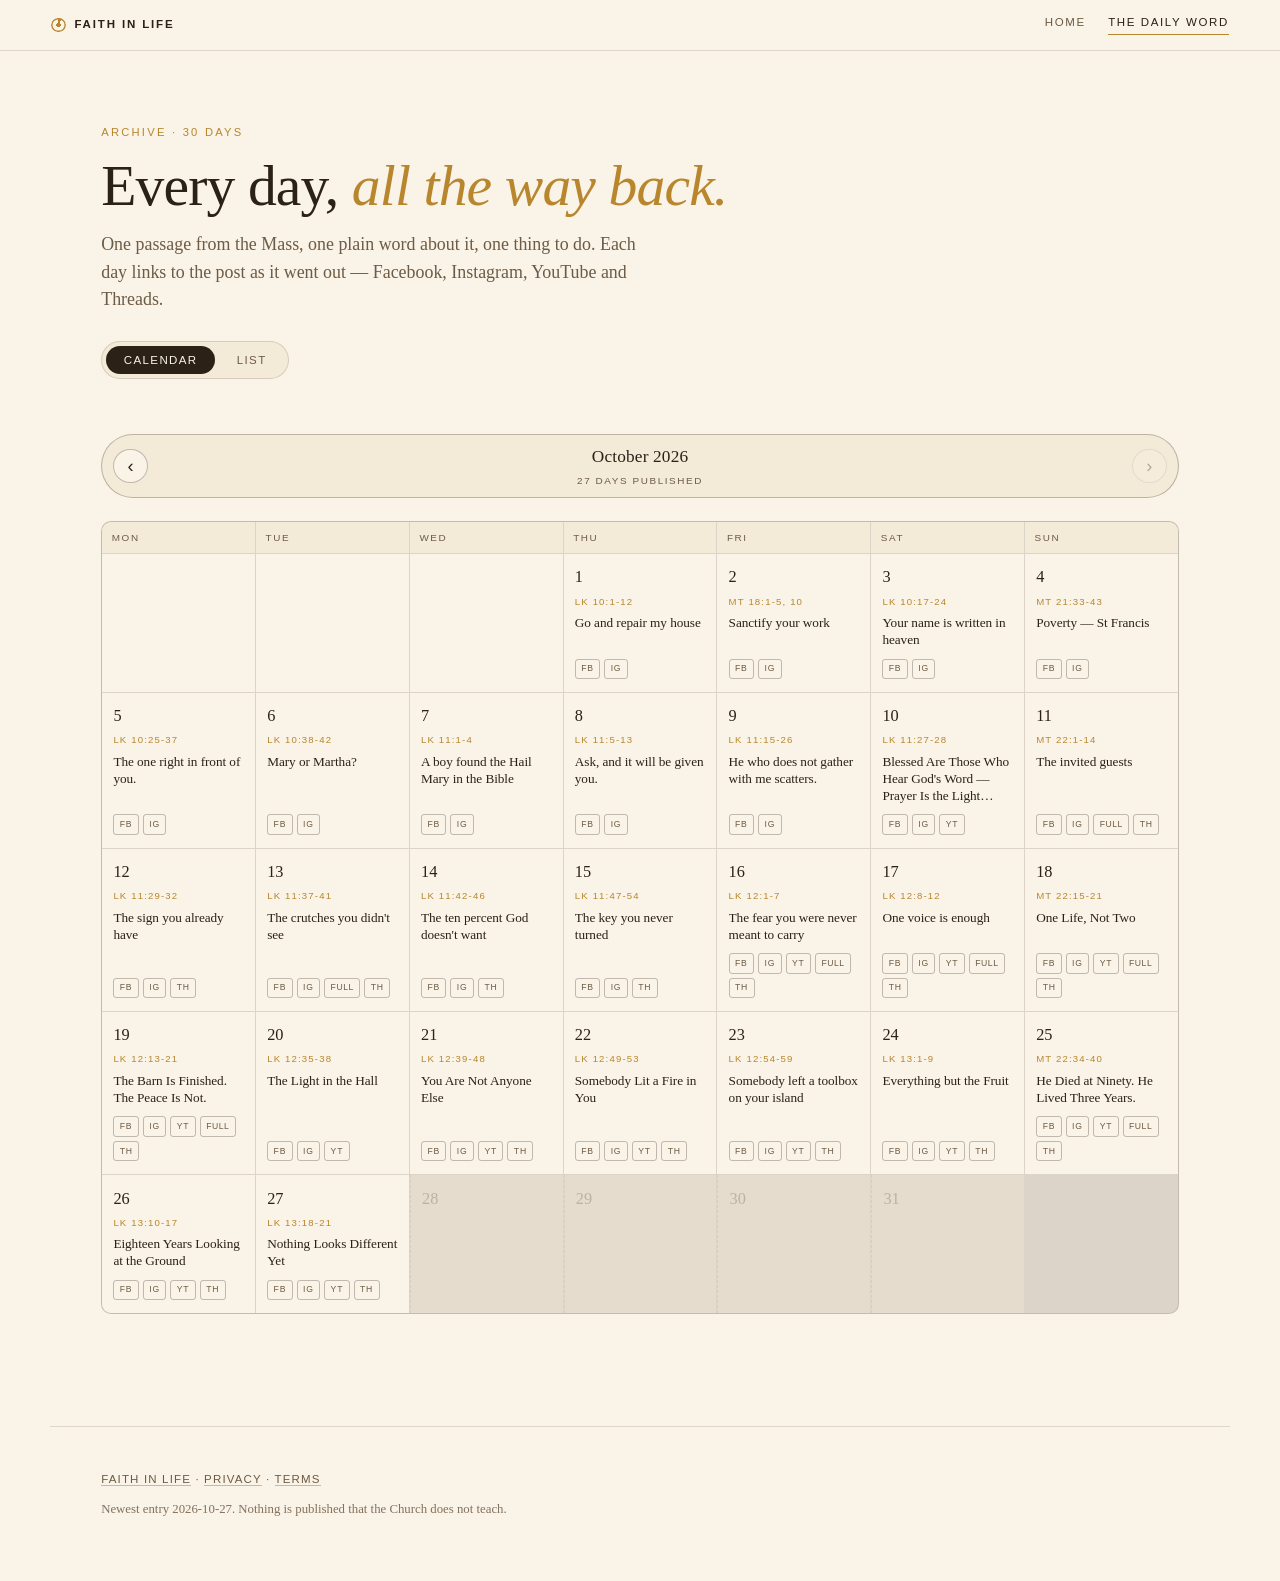
==== commit 42c840c9: "Refresh The Daily Word archive" ====
--- a/archive.html
+++ b/archive.html
@@ -33,11 +33,11 @@
         <small id="mnav-count"></small></p>
       <button class="mnav" id="mnav-next" type="button" aria-label="Next month">&rsaquo;</button>
     </div>
-    <section class="month" data-month="2026-09" id="m-2026-09"><div class="grid"><div class="dow-head">Mon</div><div class="dow-head">Tue</div><div class="dow-head">Wed</div><div class="dow-head">Thu</div><div class="dow-head">Fri</div><div class="dow-head">Sat</div><div class="dow-head">Sun</div><div class="blank"></div><div class="cell cell--empty"><div class="cell-top"><span class="num">1</span></div><p class="gos">&nbsp;</p></div><div class="cell cell--empty"><div class="cell-top"><span class="num">2</span></div><p class="gos">&nbsp;</p></div><div class="cell cell--empty"><div class="cell-top"><span class="num">3</span></div><p class="gos">&nbsp;</p></div><div class="cell cell--empty"><div class="cell-top"><span class="num">4</span></div><p class="gos">&nbsp;</p></div><div class="cell cell--empty"><div class="cell-top"><span class="num">5</span></div><p class="gos">&nbsp;</p></div><div class="cell cell--empty"><div class="cell-top"><span class="num">6</span></div><p class="gos">&nbsp;</p></div><div class="cell cell--empty"><div class="cell-top"><span class="num">7</span></div><p class="gos">&nbsp;</p></div><div class="cell cell--empty"><div class="cell-top"><span class="num">8</span></div><p class="gos">&nbsp;</p></div><div class="cell cell--empty"><div class="cell-top"><span class="num">9</span></div><p class="gos">&nbsp;</p></div><div class="cell cell--empty"><div class="cell-top"><span class="num">10</span></div><p class="gos">&nbsp;</p></div><div class="cell cell--empty"><div class="cell-top"><span class="num">11</span></div><p class="gos">&nbsp;</p></div><div class="cell cell--empty"><div class="cell-top"><span class="num">12</span></div><p class="gos">&nbsp;</p></div><div class="cell cell--empty"><div class="cell-top"><span class="num">13</span></div><p class="gos">&nbsp;</p></div><div class="cell cell--empty"><div class="cell-top"><span class="num">14</span></div><p class="gos">&nbsp;</p></div><div class="cell cell--empty"><div class="cell-top"><span class="num">15</span></div><p class="gos">&nbsp;</p></div><div class="cell cell--empty"><div class="cell-top"><span class="num">16</span></div><p class="gos">&nbsp;</p></div><div class="cell cell--empty"><div class="cell-top"><span class="num">17</span></div><p class="gos">&nbsp;</p></div><div class="cell cell--empty"><div class="cell-top"><span class="num">18</span></div><p class="gos">&nbsp;</p></div><div class="cell cell--empty"><div class="cell-top"><span class="num">19</span></div><p class="gos">&nbsp;</p></div><div class="cell cell--empty"><div class="cell-top"><span class="num">20</span></div><p class="gos">&nbsp;</p></div><div class="cell cell--empty"><div class="cell-top"><span class="num">21</span></div><p class="gos">&nbsp;</p></div><div class="cell cell--empty"><div class="cell-top"><span class="num">22</span></div><p class="gos">&nbsp;</p></div><div class="cell cell--empty"><div class="cell-top"><span class="num">23</span></div><p class="gos">&nbsp;</p></div><div class="cell cell--empty"><div class="cell-top"><span class="num">24</span></div><p class="gos">&nbsp;</p></div><div class="cell cell--empty"><div class="cell-top"><span class="num">25</span></div><p class="gos">&nbsp;</p></div><div class="cell cell--empty"><div class="cell-top"><span class="num">26</span></div><p class="gos">&nbsp;</p></div><article class="cell" data-date="2026-09-27"><div class="cell-top"><span class="num">27</span></div><p class="gos">Mt 21:28-32</p><h3 class="topic">Change your &#x27;no&#x27; into a &#x27;yes&#x27;</h3><div class="pills"><a class="pill pill--fb" href="https://www.facebook.com/122107287405488358/posts/3580467642108236?substory_index=3580467642108236" target="_blank" rel="noopener" title="Facebook">FB</a></div></article><article class="cell" data-date="2026-09-28"><div class="cell-top"><span class="num">28</span></div><p class="gos">Lk 9:46-50</p><h3 class="topic">Why does their blessing sting?</h3><div class="pills"><a class="pill pill--fb" href="https://www.facebook.com/122107287405488358/posts/122103718785488358" target="_blank" rel="noopener" title="Facebook">FB</a><a class="pill pill--ig" href="https://www.instagram.com/p/Dd2fcJFjYFs/" target="_blank" rel="noopener" title="Instagram">IG</a></div></article><div class="cell cell--empty"><div class="cell-top"><span class="num">29</span></div><p class="gos">&nbsp;</p></div><article class="cell" data-date="2026-09-30"><div class="cell-top"><span class="num">30</span></div><p class="gos">Lk 9:57-62</p><h3 class="topic">The Little Way</h3><div class="pills"><a class="pill pill--fb" href="https://www.facebook.com/122107287405488358/posts/122105739783488358" target="_blank" rel="noopener" title="Facebook">FB</a><a class="pill pill--ig" href="https://www.instagram.com/p/Dd7uj0gDKIm/" target="_blank" rel="noopener" title="Instagram">IG</a></div></article></div></section><section class="month on" data-month="2026-10" id="m-2026-10"><div class="grid"><div class="dow-head">Mon</div><div class="dow-head">Tue</div><div class="dow-head">Wed</div><div class="dow-head">Thu</div><div class="dow-head">Fri</div><div class="dow-head">Sat</div><div class="dow-head">Sun</div><div class="blank"></div><div class="blank"></div><div class="blank"></div><article class="cell" data-date="2026-10-01"><div class="cell-top"><span class="num">1</span></div><p class="gos">Lk 10:1-12</p><h3 class="topic">Go and repair my house</h3><div class="pills"><a class="pill pill--fb" href="https://www.facebook.com/122107287405488358/posts/122106386313488358" target="_blank" rel="noopener" title="Facebook">FB</a><a class="pill pill--ig" href="https://www.instagram.com/p/Dd9VP7aF-Cw/" target="_blank" rel="noopener" title="Instagram">IG</a></div></article><article class="cell" data-date="2026-10-02"><div class="cell-top"><span class="num">2</span></div><p class="gos">Mt 18:1-5, 10</p><h3 class="topic">Sanctify your work</h3><div class="pills"><a class="pill pill--fb" href="https://www.facebook.com/1256469087558927/posts/122107285419488358" target="_blank" rel="noopener" title="Facebook">FB</a><a class="pill pill--ig" href="https://www.instagram.com/p/Dd_V6aDl66g/" target="_blank" rel="noopener" title="Instagram">IG</a></div></article><article class="cell" data-date="2026-10-03"><div class="cell-top"><span class="num">3</span></div><p class="gos">Lk 10:17-24</p><h3 class="topic">Your name is written in heaven</h3><div class="pills"><a class="pill pill--fb" href="https://www.facebook.com/122107287405488358/posts/122108703411488358" target="_blank" rel="noopener" title="Facebook">FB</a><a class="pill pill--ig" href="https://www.instagram.com/p/DeDZmk7je2w/" target="_blank" rel="noopener" title="Instagram">IG</a></div></article><article class="cell" data-date="2026-10-04"><div class="cell-top"><span class="num">4</span></div><p class="gos">Mt 21:33-43</p><h3 class="topic">Poverty — St Francis</h3><div class="pills"><a class="pill pill--fb" href="https://www.facebook.com/122107287405488358/posts/122109220857488358" target="_blank" rel="noopener" title="Facebook">FB</a><a class="pill pill--ig" href="https://www.instagram.com/p/DeFhM3AF1-0/" target="_blank" rel="noopener" title="Instagram">IG</a></div></article><article class="cell" data-date="2026-10-05"><div class="cell-top"><span class="num">5</span></div><p class="gos">Lk 10:25-37</p><h3 class="topic">The one right in front of you.</h3><div class="pills"><a class="pill pill--fb" href="https://www.facebook.com/122107287405488358/posts/122109858039488358" target="_blank" rel="noopener" title="Facebook">FB</a><a class="pill pill--ig" href="https://www.instagram.com/p/DeIpakCjOYP/" target="_blank" rel="noopener" title="Instagram">IG</a></div></article><article class="cell" data-date="2026-10-06"><div class="cell-top"><span class="num">6</span></div><p class="gos">Lk 10:38-42</p><h3 class="topic">Mary or Martha?</h3><div class="pills"><a class="pill pill--fb" href="https://www.facebook.com/1256469087558927/posts/122110384821488358" target="_blank" rel="noopener" title="Facebook">FB</a><a class="pill pill--ig" href="https://www.instagram.com/p/DeLGmeTF-f7/" target="_blank" rel="noopener" title="Instagram">IG</a></div></article><article class="cell" data-date="2026-10-07"><div class="cell-top"><span class="num">7</span></div><p class="gos">Lk 11:1-4</p><h3 class="topic">A boy found the Hail Mary in the Bible</h3><div class="pills"><a class="pill pill--fb" href="https://www.facebook.com/1256469087558927/posts/122110666893488358" target="_blank" rel="noopener" title="Facebook">FB</a><a class="pill pill--ig" href="https://www.instagram.com/p/DeMNxGXjDhu/" target="_blank" rel="noopener" title="Instagram">IG</a></div></article><article class="cell" data-date="2026-10-08"><div class="cell-top"><span class="num">8</span></div><p class="gos">Lk 11:5-13</p><h3 class="topic">Ask, and it will be given you.</h3><div class="pills"><a class="pill pill--fb" href="https://www.facebook.com/1256469087558927/posts/122111229747488358" target="_blank" rel="noopener" title="Facebook">FB</a><a class="pill pill--ig" href="https://www.instagram.com/p/DeOyTgFDeOQ/" target="_blank" rel="noopener" title="Instagram">IG</a></div></article><article class="cell" data-date="2026-10-09"><div class="cell-top"><span class="num">9</span></div><p class="gos">Lk 11:15-26</p><h3 class="topic">He who does not gather with me scatters.</h3><div class="pills"><a class="pill pill--fb" href="https://www.facebook.com/122107287405488358/posts/122112301821488358" target="_blank" rel="noopener" title="Facebook">FB</a><a class="pill pill--ig" href="https://www.instagram.com/p/DeTB0q9Dfcg/" target="_blank" rel="noopener" title="Instagram">IG</a></div></article><article class="cell" data-date="2026-10-10"><div class="cell-top"><span class="num">10</span></div><p class="gos">Lk 11:27-28</p><h3 class="topic">Blessed Are Those Who Hear God&#x27;s Word — Prayer Is the Light Before Every Decision</h3><div class="pills"><a class="pill pill--fb" href="https://www.facebook.com/1256469087558927/posts/122119027761488358" target="_blank" rel="noopener" title="Facebook">FB</a><a class="pill pill--ig" href="https://www.instagram.com/p/De92yCVn9rZ/" target="_blank" rel="noopener" title="Instagram">IG</a><a class="pill pill--yt-short" href="https://www.youtube.com/shorts/WsAviSOvR6I" target="_blank" rel="noopener" title="YouTube Short">YT</a></div></article><article class="cell" data-date="2026-10-11"><div class="cell-top"><span class="num">11</span></div><p class="gos">Mt 22:1-14</p><h3 class="topic">The invited guests</h3><div class="pills"><a class="pill pill--fb" href="https://www.facebook.com/1256469087558927/posts/122112792105488358" target="_blank" rel="noopener" title="Facebook">FB</a><a class="pill pill--ig" href="https://www.instagram.com/p/DeVwyHCDC8p/" target="_blank" rel="noopener" title="Instagram">IG</a><a class="pill pill--yt-long" href="https://www.youtube.com/watch?v=lCEb-tUCuJY" target="_blank" rel="noopener" title="YouTube">FULL</a><a class="pill pill--threads" href="https://www.threads.com/@catholicfaithinlife/post/DenId89mXVW" target="_blank" rel="noopener" title="Threads">TH</a></div></article><article class="cell" data-date="2026-10-12"><div class="cell-top"><span class="num">12</span></div><p class="gos">Lk 11:29-32</p><h3 class="topic">The sign you already have</h3><div class="pills"><a class="pill pill--fb" href="https://www.facebook.com/1256469087558927/posts/122113453095488358" target="_blank" rel="noopener" title="Facebook">FB</a><a class="pill pill--ig" href="https://www.instagram.com/p/DeZFCqlDE22/" target="_blank" rel="noopener" title="Instagram">IG</a><a class="pill pill--threads" href="https://www.threads.com/@catholicfaithinlife/post/DepEFTmFmo9" target="_blank" rel="noopener" title="Threads">TH</a></div></article><article class="cell" data-date="2026-10-13"><div class="cell-top"><span class="num">13</span></div><p class="gos">Lk 11:37-41</p><h3 class="topic">The crutches you didn&#x27;t see</h3><div class="pills"><a class="pill pill--fb" href="https://www.facebook.com/1256469087558927/posts/122114074431488358" target="_blank" rel="noopener" title="Facebook">FB</a><a class="pill pill--ig" href="https://www.instagram.com/p/Debp3JTDd6i/" target="_blank" rel="noopener" title="Instagram">IG</a><a class="pill pill--yt-long" href="https://www.youtube.com/watch?v=aZ5lN2D6U44" target="_blank" rel="noopener" title="YouTube">FULL</a><a class="pill pill--threads" href="https://www.threads.com/@catholicfaithinlife/post/DeptYExmXR4" target="_blank" rel="noopener" title="Threads">TH</a></div></article><article class="cell" data-date="2026-10-14"><div class="cell-top"><span class="num">14</span></div><p class="gos">Lk 11:42-46</p><h3 class="topic">The ten percent God doesn&#x27;t want</h3><div class="pills"><a class="pill pill--fb" href="https://www.facebook.com/1256469087558927/posts/122114585481488358" target="_blank" rel="noopener" title="Facebook">FB</a><a class="pill pill--ig" href="https://www.instagram.com/p/DeeoQHwDd8U/" target="_blank" rel="noopener" title="Instagram">IG</a><a class="pill pill--threads" href="https://www.threads.com/@catholicfaithinlife/post/Dero36vFr7p" target="_blank" rel="noopener" title="Threads">TH</a></div></article><article class="cell" data-date="2026-10-15"><div class="cell-top"><span class="num">15</span></div><p class="gos">Lk 11:47-54</p><h3 class="topic">The key you never turned</h3><div class="pills"><a class="pill pill--fb" href="https://www.facebook.com/1256469087558927/posts/122114894385488358" target="_blank" rel="noopener" title="Facebook">FB</a><a class="pill pill--ig" href="https://www.instagram.com/p/Degzd4Sjaeo/" target="_blank" rel="noopener" title="Instagram">IG</a><a class="pill pill--yt-short" href="https://www.youtube.com/watch?v=bEX49eyHCjk" target="_blank" rel="noopener" title="YouTube Short">YT</a><a class="pill pill--threads" href="https://www.threads.com/@catholicfaithinlife/post/DesSEFBmRix" target="_blank" rel="noopener" title="Threads">TH</a></div></article><article class="cell" data-date="2026-10-16"><div class="cell-top"><span class="num">16</span></div><p class="gos">Lk 12:1-7</p><h3 class="topic">The fear you were never meant to carry</h3><div class="pills"><a class="pill pill--fb" href="https://www.facebook.com/1256469087558927/posts/122115241119488358" target="_blank" rel="noopener" title="Facebook">FB</a><a class="pill pill--ig" href="https://www.instagram.com/p/DejYP6WDbch/" target="_blank" rel="noopener" title="Instagram">IG</a><a class="pill pill--yt-short" href="https://www.youtube.com/shorts/bEX49eyHCjk" target="_blank" rel="noopener" title="YouTube Short">YT</a><a class="pill pill--yt-long" href="https://www.youtube.com/watch?v=XGbSie1sbkA" target="_blank" rel="noopener" title="YouTube">FULL</a><a class="pill pill--threads" href="https://www.threads.com/@catholicfaithinlife/post/DeuNv0nlsDh" target="_blank" rel="noopener" title="Threads">TH</a></div></article><article class="cell" data-date="2026-10-17"><div class="cell-top"><span class="num">17</span></div><p class="gos">Lk 12:8-12</p><h3 class="topic">One voice is enough</h3><div class="pills"><a class="pill pill--fb" href="https://www.facebook.com/1256469087558927/posts/122115643023488358" target="_blank" rel="noopener" title="Facebook">FB</a><a class="pill pill--ig" href="https://www.instagram.com/p/Del9DKLjQCi/" target="_blank" rel="noopener" title="Instagram">IG</a><a class="pill pill--yt-short" href="https://www.youtube.com/shorts/AbOzXZvJxVg" target="_blank" rel="noopener" title="YouTube Short">YT</a><a class="pill pill--yt-long" href="https://www.youtube.com/watch?v=FOUn7BIpAxU" target="_blank" rel="noopener" title="YouTube">FULL</a><a class="pill pill--threads" href="https://www.threads.com/@catholicfaithinlife/post/Del9cdllvRl" target="_blank" rel="noopener" title="Threads">TH</a></div></article><article class="cell" data-date="2026-10-18"><div class="cell-top"><span class="num">18</span></div><p class="gos">Mt 22:15-21</p><h3 class="topic">One Life, Not Two</h3><div class="pills"><a class="pill pill--fb" href="https://www.facebook.com/1256469087558927/posts/122115974505488358" target="_blank" rel="noopener" title="Facebook">FB</a><a class="pill pill--ig" href="https://www.instagram.com/p/DeooMJUDa8u/" target="_blank" rel="noopener" title="Instagram">IG</a><a class="pill pill--yt-short" href="https://www.youtube.com/shorts/P0jpvopHVvI" target="_blank" rel="noopener" title="YouTube Short">YT</a><a class="pill pill--yt-long" href="https://www.youtube.com/watch?v=IgNrQdDNN90" target="_blank" rel="noopener" title="YouTube">FULL</a><a class="pill pill--threads" href="https://www.threads.com/@catholicfaithinlife/post/DeookBelnBf" target="_blank" rel="noopener" title="Threads">TH</a></div></article><article class="cell" data-date="2026-10-19"><div class="cell-top"><span class="num">19</span></div><p class="gos">Lk 12:13-21</p><h3 class="topic">The Barn Is Finished. The Peace Is Not.</h3><div class="pills"><a class="pill pill--fb" href="https://www.facebook.com/1256469087558927/posts/122116307781488358" target="_blank" rel="noopener" title="Facebook">FB</a><a class="pill pill--ig" href="https://www.instagram.com/p/DerGotXF6il/" target="_blank" rel="noopener" title="Instagram">IG</a><a class="pill pill--yt-short" href="https://www.youtube.com/shorts/5z7Xd4KUdRI" target="_blank" rel="noopener" title="YouTube Short">YT</a><a class="pill pill--yt-long" href="https://www.youtube.com/watch?v=Y8a3gPOf2Zg" target="_blank" rel="noopener" title="YouTube">FULL</a><a class="pill pill--threads" href="https://www.threads.com/@catholicfaithinlife/post/DerHDkZll58" target="_blank" rel="noopener" title="Threads">TH</a></div></article><article class="cell" data-date="2026-10-20"><div class="cell-top"><span class="num">20</span></div><p class="gos">Lk 12:35-38</p><h3 class="topic">The Light in the Hall</h3><div class="pills"><a class="pill pill--fb" href="https://www.facebook.com/1256469087558927/posts/122116532787488358" target="_blank" rel="noopener" title="Facebook">FB</a><a class="pill pill--ig" href="https://www.instagram.com/p/DesiQP4DXKc/" target="_blank" rel="noopener" title="Instagram">IG</a><a class="pill pill--yt-short" href="https://www.youtube.com/watch?v=g8OBW_1qpRg" target="_blank" rel="noopener" title="YouTube Short">YT</a><a class="pill pill--yt-long" href="https://www.youtube.com/watch?v=8f7GRds17D0" target="_blank" rel="noopener" title="YouTube">FULL</a></div></article><article class="cell" data-date="2026-10-21"><div class="cell-top"><span class="num">21</span></div><p class="gos">Lk 12:39-48</p><h3 class="topic">You Are Not Anyone Else</h3><div class="pills"><a class="pill pill--fb" href="https://www.facebook.com/1256469087558927/posts/122116870941488358" target="_blank" rel="noopener" title="Facebook">FB</a><a class="pill pill--ig" href="https://www.instagram.com/p/Deu286pjKqX/" target="_blank" rel="noopener" title="Instagram">IG</a><a class="pill pill--yt-short" href="https://www.youtube.com/shorts/g8OBW_1qpRg" target="_blank" rel="noopener" title="YouTube Short">YT</a><a class="pill pill--threads" href="https://www.threads.com/@catholicfaithinlife/post/Deu4HS2lnNb" target="_blank" rel="noopener" title="Threads">TH</a></div></article><article class="cell" data-date="2026-10-22"><div class="cell-top"><span class="num">22</span></div><p class="gos">Lk 12:49-53</p><h3 class="topic">Somebody Lit a Fire in You</h3><div class="pills"><a class="pill pill--fb" href="https://www.facebook.com/1256469087558927/posts/122117328543488358" target="_blank" rel="noopener" title="Facebook">FB</a><a class="pill pill--ig" href="https://www.instagram.com/p/DexbvUpDWsJ/" target="_blank" rel="noopener" title="Instagram">IG</a><a class="pill pill--yt-short" href="https://www.youtube.com/shorts/CUrQCmKuByY" target="_blank" rel="noopener" title="YouTube Short">YT</a><a class="pill pill--threads" href="https://www.threads.com/@catholicfaithinlife/post/DexcHA4n2Y-" target="_blank" rel="noopener" title="Threads">TH</a></div></article><article class="cell" data-date="2026-10-23"><div class="cell-top"><span class="num">23</span></div><p class="gos">Lk 12:54-59</p><h3 class="topic">Somebody left a toolbox on your island</h3><div class="pills"><a class="pill pill--fb" href="https://www.facebook.com/1256469087558927/posts/122117689479488358" target="_blank" rel="noopener" title="Facebook">FB</a><a class="pill pill--ig" href="https://www.instagram.com/p/De0AhtUjUAP/" target="_blank" rel="noopener" title="Instagram">IG</a><a class="pill pill--yt-short" href="https://www.youtube.com/shorts/T1iKTGTfet0" target="_blank" rel="noopener" title="YouTube Short">YT</a><a class="pill pill--threads" href="https://www.threads.com/@catholicfaithinlife/post/De0A5e5Hz2g" target="_blank" rel="noopener" title="Threads">TH</a></div></article><article class="cell" data-date="2026-10-24"><div class="cell-top"><span class="num">24</span></div><p class="gos">Lk 13:1-9</p><h3 class="topic">Everything but the Fruit</h3><div class="pills"><a class="pill pill--fb" href="https://www.facebook.com/1256469087558927/posts/122118090075488358" target="_blank" rel="noopener" title="Facebook">FB</a><a class="pill pill--ig" href="https://www.instagram.com/p/De23sr6DR1C/" target="_blank" rel="noopener" title="Instagram">IG</a><a class="pill pill--yt-short" href="https://www.youtube.com/shorts/dpyIuSlJ6k4" target="_blank" rel="noopener" title="YouTube Short">YT</a><a class="pill pill--threads" href="https://www.threads.com/@catholicfaithinlife/post/De24H2zFSZD" target="_blank" rel="noopener" title="Threads">TH</a></div></article><article class="cell" data-date="2026-10-25"><div class="cell-top"><span class="num">25</span></div><p class="gos">Mt 22:34-40</p><h3 class="topic">He Died at Ninety. He Lived Three Years.</h3><div class="pills"><a class="pill pill--fb" href="https://www.facebook.com/1256469087558927/posts/122118385227488358" target="_blank" rel="noopener" title="Facebook">FB</a><a class="pill pill--ig" href="https://www.instagram.com/p/De5KNuhjTGV/" target="_blank" rel="noopener" title="Instagram">IG</a><a class="pill pill--yt-short" href="https://www.youtube.com/shorts/sk4lVL9I8K4" target="_blank" rel="noopener" title="YouTube Short">YT</a><a class="pill pill--yt-long" href="https://www.youtube.com/watch?v=d-J8nq8NEpQ" target="_blank" rel="noopener" title="YouTube">FULL</a><a class="pill pill--threads" href="https://www.threads.com/@catholicfaithinlife/post/De5Kwy4G0kw" target="_blank" rel="noopener" title="Threads">TH</a></div></article><article class="cell" data-date="2026-10-26"><div class="cell-top"><span class="num">26</span></div><p class="gos">Lk 13:10-17</p><h3 class="topic">Eighteen Years Looking at the Ground</h3><div class="pills"><a class="pill pill--fb" href="https://www.facebook.com/1256469087558927/posts/122118709293488358" target="_blank" rel="noopener" title="Facebook">FB</a><a class="pill pill--ig" href="https://www.instagram.com/p/De7u_KuD84i/" target="_blank" rel="noopener" title="Instagram">IG</a><a class="pill pill--yt-short" href="https://www.youtube.com/shorts/yCG1eZQDvlE" target="_blank" rel="noopener" title="YouTube Short">YT</a><a class="pill pill--threads" href="https://www.threads.com/@catholicfaithinlife/post/De7vaQHm1P8" target="_blank" rel="noopener" title="Threads">TH</a></div></article><article class="cell" data-date="2026-10-27"><div class="cell-top"><span class="num">27</span></div><p class="gos">Lk 13:18-21</p><h3 class="topic">Nothing Looks Different Yet</h3><div class="pills"><a class="pill pill--fb" href="https://www.facebook.com/1256469087558927/posts/122119090047488358" target="_blank" rel="noopener" title="Facebook">FB</a><a class="pill pill--ig" href="https://www.instagram.com/p/De-TydEm9We/" target="_blank" rel="noopener" title="Instagram">IG</a><a class="pill pill--yt-short" href="https://www.youtube.com/shorts/52RcQpo29y4" target="_blank" rel="noopener" title="YouTube Short">YT</a><a class="pill pill--threads" href="https://www.threads.com/@catholicfaithinlife/post/De-UOFzm-hs" target="_blank" rel="noopener" title="Threads">TH</a></div></article><div class="cell cell--empty cell--ahead"><div class="cell-top"><span class="num">28</span></div><p class="gos">&nbsp;</p></div><div class="cell cell--empty cell--ahead"><div class="cell-top"><span class="num">29</span></div><p class="gos">&nbsp;</p></div><div class="cell cell--empty cell--ahead"><div class="cell-top"><span class="num">30</span></div><p class="gos">&nbsp;</p></div><div class="cell cell--empty cell--ahead"><div class="cell-top"><span class="num">31</span></div><p class="gos">&nbsp;</p></div></div></section>
+    <section class="month" data-month="2026-09" id="m-2026-09"><div class="grid"><div class="dow-head">Mon</div><div class="dow-head">Tue</div><div class="dow-head">Wed</div><div class="dow-head">Thu</div><div class="dow-head">Fri</div><div class="dow-head">Sat</div><div class="dow-head">Sun</div><div class="blank"></div><div class="cell cell--empty"><div class="cell-top"><span class="num">1</span></div><p class="gos">&nbsp;</p></div><div class="cell cell--empty"><div class="cell-top"><span class="num">2</span></div><p class="gos">&nbsp;</p></div><div class="cell cell--empty"><div class="cell-top"><span class="num">3</span></div><p class="gos">&nbsp;</p></div><div class="cell cell--empty"><div class="cell-top"><span class="num">4</span></div><p class="gos">&nbsp;</p></div><div class="cell cell--empty"><div class="cell-top"><span class="num">5</span></div><p class="gos">&nbsp;</p></div><div class="cell cell--empty"><div class="cell-top"><span class="num">6</span></div><p class="gos">&nbsp;</p></div><div class="cell cell--empty"><div class="cell-top"><span class="num">7</span></div><p class="gos">&nbsp;</p></div><div class="cell cell--empty"><div class="cell-top"><span class="num">8</span></div><p class="gos">&nbsp;</p></div><div class="cell cell--empty"><div class="cell-top"><span class="num">9</span></div><p class="gos">&nbsp;</p></div><div class="cell cell--empty"><div class="cell-top"><span class="num">10</span></div><p class="gos">&nbsp;</p></div><div class="cell cell--empty"><div class="cell-top"><span class="num">11</span></div><p class="gos">&nbsp;</p></div><div class="cell cell--empty"><div class="cell-top"><span class="num">12</span></div><p class="gos">&nbsp;</p></div><div class="cell cell--empty"><div class="cell-top"><span class="num">13</span></div><p class="gos">&nbsp;</p></div><div class="cell cell--empty"><div class="cell-top"><span class="num">14</span></div><p class="gos">&nbsp;</p></div><div class="cell cell--empty"><div class="cell-top"><span class="num">15</span></div><p class="gos">&nbsp;</p></div><div class="cell cell--empty"><div class="cell-top"><span class="num">16</span></div><p class="gos">&nbsp;</p></div><div class="cell cell--empty"><div class="cell-top"><span class="num">17</span></div><p class="gos">&nbsp;</p></div><div class="cell cell--empty"><div class="cell-top"><span class="num">18</span></div><p class="gos">&nbsp;</p></div><div class="cell cell--empty"><div class="cell-top"><span class="num">19</span></div><p class="gos">&nbsp;</p></div><div class="cell cell--empty"><div class="cell-top"><span class="num">20</span></div><p class="gos">&nbsp;</p></div><div class="cell cell--empty"><div class="cell-top"><span class="num">21</span></div><p class="gos">&nbsp;</p></div><div class="cell cell--empty"><div class="cell-top"><span class="num">22</span></div><p class="gos">&nbsp;</p></div><div class="cell cell--empty"><div class="cell-top"><span class="num">23</span></div><p class="gos">&nbsp;</p></div><div class="cell cell--empty"><div class="cell-top"><span class="num">24</span></div><p class="gos">&nbsp;</p></div><div class="cell cell--empty"><div class="cell-top"><span class="num">25</span></div><p class="gos">&nbsp;</p></div><div class="cell cell--empty"><div class="cell-top"><span class="num">26</span></div><p class="gos">&nbsp;</p></div><article class="cell" data-date="2026-09-27"><div class="cell-top"><span class="num">27</span></div><p class="gos">Mt 21:28-32</p><h3 class="topic">Change your &#x27;no&#x27; into a &#x27;yes&#x27;</h3><div class="pills"><a class="pill pill--fb" href="https://www.facebook.com/122107287405488358/posts/3580467642108236?substory_index=3580467642108236" target="_blank" rel="noopener" title="Facebook">FB</a></div></article><article class="cell" data-date="2026-09-28"><div class="cell-top"><span class="num">28</span></div><p class="gos">Lk 9:46-50</p><h3 class="topic">Why does their blessing sting?</h3><div class="pills"><a class="pill pill--fb" href="https://www.facebook.com/122107287405488358/posts/122103718785488358" target="_blank" rel="noopener" title="Facebook">FB</a><a class="pill pill--ig" href="https://www.instagram.com/p/Dd2fcJFjYFs/" target="_blank" rel="noopener" title="Instagram">IG</a></div></article><div class="cell cell--empty"><div class="cell-top"><span class="num">29</span></div><p class="gos">&nbsp;</p></div><article class="cell" data-date="2026-09-30"><div class="cell-top"><span class="num">30</span></div><p class="gos">Lk 9:57-62</p><h3 class="topic">The Little Way</h3><div class="pills"><a class="pill pill--fb" href="https://www.facebook.com/122107287405488358/posts/122105739783488358" target="_blank" rel="noopener" title="Facebook">FB</a><a class="pill pill--ig" href="https://www.instagram.com/p/Dd7uj0gDKIm/" target="_blank" rel="noopener" title="Instagram">IG</a></div></article></div></section><section class="month on" data-month="2026-10" id="m-2026-10"><div class="grid"><div class="dow-head">Mon</div><div class="dow-head">Tue</div><div class="dow-head">Wed</div><div class="dow-head">Thu</div><div class="dow-head">Fri</div><div class="dow-head">Sat</div><div class="dow-head">Sun</div><div class="blank"></div><div class="blank"></div><div class="blank"></div><article class="cell" data-date="2026-10-01"><div class="cell-top"><span class="num">1</span></div><p class="gos">Lk 10:1-12</p><h3 class="topic">Go and repair my house</h3><div class="pills"><a class="pill pill--fb" href="https://www.facebook.com/122107287405488358/posts/122106386313488358" target="_blank" rel="noopener" title="Facebook">FB</a><a class="pill pill--ig" href="https://www.instagram.com/p/Dd9VP7aF-Cw/" target="_blank" rel="noopener" title="Instagram">IG</a></div></article><article class="cell" data-date="2026-10-02"><div class="cell-top"><span class="num">2</span></div><p class="gos">Mt 18:1-5, 10</p><h3 class="topic">Sanctify your work</h3><div class="pills"><a class="pill pill--fb" href="https://www.facebook.com/1256469087558927/posts/122107285419488358" target="_blank" rel="noopener" title="Facebook">FB</a><a class="pill pill--ig" href="https://www.instagram.com/p/Dd_V6aDl66g/" target="_blank" rel="noopener" title="Instagram">IG</a></div></article><article class="cell" data-date="2026-10-03"><div class="cell-top"><span class="num">3</span></div><p class="gos">Lk 10:17-24</p><h3 class="topic">Your name is written in heaven</h3><div class="pills"><a class="pill pill--fb" href="https://www.facebook.com/122107287405488358/posts/122108703411488358" target="_blank" rel="noopener" title="Facebook">FB</a><a class="pill pill--ig" href="https://www.instagram.com/p/DeDZmk7je2w/" target="_blank" rel="noopener" title="Instagram">IG</a></div></article><article class="cell" data-date="2026-10-04"><div class="cell-top"><span class="num">4</span></div><p class="gos">Mt 21:33-43</p><h3 class="topic">Poverty — St Francis</h3><div class="pills"><a class="pill pill--fb" href="https://www.facebook.com/122107287405488358/posts/122109220857488358" target="_blank" rel="noopener" title="Facebook">FB</a><a class="pill pill--ig" href="https://www.instagram.com/p/DeFhM3AF1-0/" target="_blank" rel="noopener" title="Instagram">IG</a></div></article><article class="cell" data-date="2026-10-05"><div class="cell-top"><span class="num">5</span></div><p class="gos">Lk 10:25-37</p><h3 class="topic">The one right in front of you.</h3><div class="pills"><a class="pill pill--fb" href="https://www.facebook.com/122107287405488358/posts/122109858039488358" target="_blank" rel="noopener" title="Facebook">FB</a><a class="pill pill--ig" href="https://www.instagram.com/p/DeIpakCjOYP/" target="_blank" rel="noopener" title="Instagram">IG</a></div></article><article class="cell" data-date="2026-10-06"><div class="cell-top"><span class="num">6</span></div><p class="gos">Lk 10:38-42</p><h3 class="topic">Mary or Martha?</h3><div class="pills"><a class="pill pill--fb" href="https://www.facebook.com/1256469087558927/posts/122110384821488358" target="_blank" rel="noopener" title="Facebook">FB</a><a class="pill pill--ig" href="https://www.instagram.com/p/DeLGmeTF-f7/" target="_blank" rel="noopener" title="Instagram">IG</a></div></article><article class="cell" data-date="2026-10-07"><div class="cell-top"><span class="num">7</span></div><p class="gos">Lk 11:1-4</p><h3 class="topic">A boy found the Hail Mary in the Bible</h3><div class="pills"><a class="pill pill--fb" href="https://www.facebook.com/1256469087558927/posts/122110666893488358" target="_blank" rel="noopener" title="Facebook">FB</a><a class="pill pill--ig" href="https://www.instagram.com/p/DeMNxGXjDhu/" target="_blank" rel="noopener" title="Instagram">IG</a></div></article><article class="cell" data-date="2026-10-08"><div class="cell-top"><span class="num">8</span></div><p class="gos">Lk 11:5-13</p><h3 class="topic">Ask, and it will be given you.</h3><div class="pills"><a class="pill pill--fb" href="https://www.facebook.com/1256469087558927/posts/122111229747488358" target="_blank" rel="noopener" title="Facebook">FB</a><a class="pill pill--ig" href="https://www.instagram.com/p/DeOyTgFDeOQ/" target="_blank" rel="noopener" title="Instagram">IG</a></div></article><article class="cell" data-date="2026-10-09"><div class="cell-top"><span class="num">9</span></div><p class="gos">Lk 11:15-26</p><h3 class="topic">He who does not gather with me scatters.</h3><div class="pills"><a class="pill pill--fb" href="https://www.facebook.com/122107287405488358/posts/122112301821488358" target="_blank" rel="noopener" title="Facebook">FB</a><a class="pill pill--ig" href="https://www.instagram.com/p/DeTB0q9Dfcg/" target="_blank" rel="noopener" title="Instagram">IG</a></div></article><article class="cell" data-date="2026-10-10"><div class="cell-top"><span class="num">10</span></div><p class="gos">Lk 11:27-28</p><h3 class="topic">Blessed Are Those Who Hear God&#x27;s Word — Prayer Is the Light Before Every Decision</h3><div class="pills"><a class="pill pill--fb" href="https://www.facebook.com/1256469087558927/posts/122119027761488358" target="_blank" rel="noopener" title="Facebook">FB</a><a class="pill pill--ig" href="https://www.instagram.com/p/De92yCVn9rZ/" target="_blank" rel="noopener" title="Instagram">IG</a><a class="pill pill--yt-short" href="https://www.youtube.com/shorts/WsAviSOvR6I" target="_blank" rel="noopener" title="YouTube Short">YT</a></div></article><article class="cell" data-date="2026-10-11"><div class="cell-top"><span class="num">11</span></div><p class="gos">Mt 22:1-14</p><h3 class="topic">The invited guests</h3><div class="pills"><a class="pill pill--fb" href="https://www.facebook.com/1256469087558927/posts/122112792105488358" target="_blank" rel="noopener" title="Facebook">FB</a><a class="pill pill--ig" href="https://www.instagram.com/p/DeVwyHCDC8p/" target="_blank" rel="noopener" title="Instagram">IG</a><a class="pill pill--yt-long" href="https://www.youtube.com/watch?v=lCEb-tUCuJY" target="_blank" rel="noopener" title="YouTube">FULL</a><a class="pill pill--threads" href="https://www.threads.com/@catholicfaithinlife/post/DenId89mXVW" target="_blank" rel="noopener" title="Threads">TH</a></div></article><article class="cell" data-date="2026-10-12"><div class="cell-top"><span class="num">12</span></div><p class="gos">Lk 11:29-32</p><h3 class="topic">The sign you already have</h3><div class="pills"><a class="pill pill--fb" href="https://www.facebook.com/1256469087558927/posts/122113453095488358" target="_blank" rel="noopener" title="Facebook">FB</a><a class="pill pill--ig" href="https://www.instagram.com/p/DeZFCqlDE22/" target="_blank" rel="noopener" title="Instagram">IG</a><a class="pill pill--threads" href="https://www.threads.com/@catholicfaithinlife/post/DepEFTmFmo9" target="_blank" rel="noopener" title="Threads">TH</a></div></article><article class="cell" data-date="2026-10-13"><div class="cell-top"><span class="num">13</span></div><p class="gos">Lk 11:37-41</p><h3 class="topic">The crutches you didn&#x27;t see</h3><div class="pills"><a class="pill pill--fb" href="https://www.facebook.com/1256469087558927/posts/122114074431488358" target="_blank" rel="noopener" title="Facebook">FB</a><a class="pill pill--ig" href="https://www.instagram.com/p/Debp3JTDd6i/" target="_blank" rel="noopener" title="Instagram">IG</a><a class="pill pill--yt-long" href="https://www.youtube.com/watch?v=aZ5lN2D6U44" target="_blank" rel="noopener" title="YouTube">FULL</a><a class="pill pill--threads" href="https://www.threads.com/@catholicfaithinlife/post/DeptYExmXR4" target="_blank" rel="noopener" title="Threads">TH</a></div></article><article class="cell" data-date="2026-10-14"><div class="cell-top"><span class="num">14</span></div><p class="gos">Lk 11:42-46</p><h3 class="topic">The ten percent God doesn&#x27;t want</h3><div class="pills"><a class="pill pill--fb" href="https://www.facebook.com/1256469087558927/posts/122114585481488358" target="_blank" rel="noopener" title="Facebook">FB</a><a class="pill pill--ig" href="https://www.instagram.com/p/DeeoQHwDd8U/" target="_blank" rel="noopener" title="Instagram">IG</a><a class="pill pill--threads" href="https://www.threads.com/@catholicfaithinlife/post/Dero36vFr7p" target="_blank" rel="noopener" title="Threads">TH</a></div></article><article class="cell" data-date="2026-10-15"><div class="cell-top"><span class="num">15</span></div><p class="gos">Lk 11:47-54</p><h3 class="topic">The key you never turned</h3><div class="pills"><a class="pill pill--fb" href="https://www.facebook.com/1256469087558927/posts/122114894385488358" target="_blank" rel="noopener" title="Facebook">FB</a><a class="pill pill--ig" href="https://www.instagram.com/p/Degzd4Sjaeo/" target="_blank" rel="noopener" title="Instagram">IG</a><a class="pill pill--threads" href="https://www.threads.com/@catholicfaithinlife/post/DesSEFBmRix" target="_blank" rel="noopener" title="Threads">TH</a></div></article><article class="cell" data-date="2026-10-16"><div class="cell-top"><span class="num">16</span></div><p class="gos">Lk 12:1-7</p><h3 class="topic">The fear you were never meant to carry</h3><div class="pills"><a class="pill pill--fb" href="https://www.facebook.com/1256469087558927/posts/122115241119488358" target="_blank" rel="noopener" title="Facebook">FB</a><a class="pill pill--ig" href="https://www.instagram.com/p/DejYP6WDbch/" target="_blank" rel="noopener" title="Instagram">IG</a><a class="pill pill--yt-short" href="https://www.youtube.com/shorts/bEX49eyHCjk" target="_blank" rel="noopener" title="YouTube Short">YT</a><a class="pill pill--yt-long" href="https://www.youtube.com/watch?v=XGbSie1sbkA" target="_blank" rel="noopener" title="YouTube">FULL</a><a class="pill pill--threads" href="https://www.threads.com/@catholicfaithinlife/post/DeuNv0nlsDh" target="_blank" rel="noopener" title="Threads">TH</a></div></article><article class="cell" data-date="2026-10-17"><div class="cell-top"><span class="num">17</span></div><p class="gos">Lk 12:8-12</p><h3 class="topic">One voice is enough</h3><div class="pills"><a class="pill pill--fb" href="https://www.facebook.com/1256469087558927/posts/122115643023488358" target="_blank" rel="noopener" title="Facebook">FB</a><a class="pill pill--ig" href="https://www.instagram.com/p/Del9DKLjQCi/" target="_blank" rel="noopener" title="Instagram">IG</a><a class="pill pill--yt-short" href="https://www.youtube.com/shorts/AbOzXZvJxVg" target="_blank" rel="noopener" title="YouTube Short">YT</a><a class="pill pill--yt-long" href="https://www.youtube.com/watch?v=FOUn7BIpAxU" target="_blank" rel="noopener" title="YouTube">FULL</a><a class="pill pill--threads" href="https://www.threads.com/@catholicfaithinlife/post/Del9cdllvRl" target="_blank" rel="noopener" title="Threads">TH</a></div></article><article class="cell" data-date="2026-10-18"><div class="cell-top"><span class="num">18</span></div><p class="gos">Mt 22:15-21</p><h3 class="topic">One Life, Not Two</h3><div class="pills"><a class="pill pill--fb" href="https://www.facebook.com/1256469087558927/posts/122115974505488358" target="_blank" rel="noopener" title="Facebook">FB</a><a class="pill pill--ig" href="https://www.instagram.com/p/DeooMJUDa8u/" target="_blank" rel="noopener" title="Instagram">IG</a><a class="pill pill--yt-short" href="https://www.youtube.com/shorts/P0jpvopHVvI" target="_blank" rel="noopener" title="YouTube Short">YT</a><a class="pill pill--yt-long" href="https://www.youtube.com/watch?v=IgNrQdDNN90" target="_blank" rel="noopener" title="YouTube">FULL</a><a class="pill pill--threads" href="https://www.threads.com/@catholicfaithinlife/post/DeookBelnBf" target="_blank" rel="noopener" title="Threads">TH</a></div></article><article class="cell" data-date="2026-10-19"><div class="cell-top"><span class="num">19</span></div><p class="gos">Lk 12:13-21</p><h3 class="topic">The Barn Is Finished. The Peace Is Not.</h3><div class="pills"><a class="pill pill--fb" href="https://www.facebook.com/1256469087558927/posts/122116307781488358" target="_blank" rel="noopener" title="Facebook">FB</a><a class="pill pill--ig" href="https://www.instagram.com/p/DerGotXF6il/" target="_blank" rel="noopener" title="Instagram">IG</a><a class="pill pill--yt-short" href="https://www.youtube.com/shorts/5z7Xd4KUdRI" target="_blank" rel="noopener" title="YouTube Short">YT</a><a class="pill pill--yt-long" href="https://www.youtube.com/watch?v=LC9dNXQuaew" target="_blank" rel="noopener" title="YouTube">FULL</a><a class="pill pill--threads" href="https://www.threads.com/@catholicfaithinlife/post/DerHDkZll58" target="_blank" rel="noopener" title="Threads">TH</a></div></article><article class="cell" data-date="2026-10-20"><div class="cell-top"><span class="num">20</span></div><p class="gos">Lk 12:35-38</p><h3 class="topic">The Light in the Hall</h3><div class="pills"><a class="pill pill--fb" href="https://www.facebook.com/1256469087558927/posts/122116532787488358" target="_blank" rel="noopener" title="Facebook">FB</a><a class="pill pill--ig" href="https://www.instagram.com/p/DesiQP4DXKc/" target="_blank" rel="noopener" title="Instagram">IG</a><a class="pill pill--yt-short" href="https://www.youtube.com/shorts/8f7GRds17D0" target="_blank" rel="noopener" title="YouTube Short">YT</a></div></article><article class="cell" data-date="2026-10-21"><div class="cell-top"><span class="num">21</span></div><p class="gos">Lk 12:39-48</p><h3 class="topic">You Are Not Anyone Else</h3><div class="pills"><a class="pill pill--fb" href="https://www.facebook.com/1256469087558927/posts/122116870941488358" target="_blank" rel="noopener" title="Facebook">FB</a><a class="pill pill--ig" href="https://www.instagram.com/p/Deu286pjKqX/" target="_blank" rel="noopener" title="Instagram">IG</a><a class="pill pill--yt-short" href="https://www.youtube.com/shorts/g8OBW_1qpRg" target="_blank" rel="noopener" title="YouTube Short">YT</a><a class="pill pill--threads" href="https://www.threads.com/@catholicfaithinlife/post/Deu4HS2lnNb" target="_blank" rel="noopener" title="Threads">TH</a></div></article><article class="cell" data-date="2026-10-22"><div class="cell-top"><span class="num">22</span></div><p class="gos">Lk 12:49-53</p><h3 class="topic">Somebody Lit a Fire in You</h3><div class="pills"><a class="pill pill--fb" href="https://www.facebook.com/1256469087558927/posts/122117328543488358" target="_blank" rel="noopener" title="Facebook">FB</a><a class="pill pill--ig" href="https://www.instagram.com/p/DexbvUpDWsJ/" target="_blank" rel="noopener" title="Instagram">IG</a><a class="pill pill--yt-short" href="https://www.youtube.com/shorts/CUrQCmKuByY" target="_blank" rel="noopener" title="YouTube Short">YT</a><a class="pill pill--threads" href="https://www.threads.com/@catholicfaithinlife/post/DexcHA4n2Y-" target="_blank" rel="noopener" title="Threads">TH</a></div></article><article class="cell" data-date="2026-10-23"><div class="cell-top"><span class="num">23</span></div><p class="gos">Lk 12:54-59</p><h3 class="topic">Somebody left a toolbox on your island</h3><div class="pills"><a class="pill pill--fb" href="https://www.facebook.com/1256469087558927/posts/122117689479488358" target="_blank" rel="noopener" title="Facebook">FB</a><a class="pill pill--ig" href="https://www.instagram.com/p/De0AhtUjUAP/" target="_blank" rel="noopener" title="Instagram">IG</a><a class="pill pill--yt-short" href="https://www.youtube.com/shorts/T1iKTGTfet0" target="_blank" rel="noopener" title="YouTube Short">YT</a><a class="pill pill--threads" href="https://www.threads.com/@catholicfaithinlife/post/De0A5e5Hz2g" target="_blank" rel="noopener" title="Threads">TH</a></div></article><article class="cell" data-date="2026-10-24"><div class="cell-top"><span class="num">24</span></div><p class="gos">Lk 13:1-9</p><h3 class="topic">Everything but the Fruit</h3><div class="pills"><a class="pill pill--fb" href="https://www.facebook.com/1256469087558927/posts/122118090075488358" target="_blank" rel="noopener" title="Facebook">FB</a><a class="pill pill--ig" href="https://www.instagram.com/p/De23sr6DR1C/" target="_blank" rel="noopener" title="Instagram">IG</a><a class="pill pill--yt-short" href="https://www.youtube.com/shorts/dpyIuSlJ6k4" target="_blank" rel="noopener" title="YouTube Short">YT</a><a class="pill pill--threads" href="https://www.threads.com/@catholicfaithinlife/post/De24H2zFSZD" target="_blank" rel="noopener" title="Threads">TH</a></div></article><article class="cell" data-date="2026-10-25"><div class="cell-top"><span class="num">25</span></div><p class="gos">Mt 22:34-40</p><h3 class="topic">He Died at Ninety. He Lived Three Years.</h3><div class="pills"><a class="pill pill--fb" href="https://www.facebook.com/1256469087558927/posts/122118385227488358" target="_blank" rel="noopener" title="Facebook">FB</a><a class="pill pill--ig" href="https://www.instagram.com/p/De5KNuhjTGV/" target="_blank" rel="noopener" title="Instagram">IG</a><a class="pill pill--yt-short" href="https://www.youtube.com/shorts/sk4lVL9I8K4" target="_blank" rel="noopener" title="YouTube Short">YT</a><a class="pill pill--yt-long" href="https://www.youtube.com/watch?v=d-J8nq8NEpQ" target="_blank" rel="noopener" title="YouTube">FULL</a><a class="pill pill--threads" href="https://www.threads.com/@catholicfaithinlife/post/De5Kwy4G0kw" target="_blank" rel="noopener" title="Threads">TH</a></div></article><article class="cell" data-date="2026-10-26"><div class="cell-top"><span class="num">26</span></div><p class="gos">Lk 13:10-17</p><h3 class="topic">Eighteen Years Looking at the Ground</h3><div class="pills"><a class="pill pill--fb" href="https://www.facebook.com/1256469087558927/posts/122118709293488358" target="_blank" rel="noopener" title="Facebook">FB</a><a class="pill pill--ig" href="https://www.instagram.com/p/De7u_KuD84i/" target="_blank" rel="noopener" title="Instagram">IG</a><a class="pill pill--yt-short" href="https://www.youtube.com/shorts/yCG1eZQDvlE" target="_blank" rel="noopener" title="YouTube Short">YT</a><a class="pill pill--threads" href="https://www.threads.com/@catholicfaithinlife/post/De7vaQHm1P8" target="_blank" rel="noopener" title="Threads">TH</a></div></article><article class="cell" data-date="2026-10-27"><div class="cell-top"><span class="num">27</span></div><p class="gos">Lk 13:18-21</p><h3 class="topic">Nothing Looks Different Yet</h3><div class="pills"><a class="pill pill--fb" href="https://www.facebook.com/1256469087558927/posts/122119090047488358" target="_blank" rel="noopener" title="Facebook">FB</a><a class="pill pill--ig" href="https://www.instagram.com/p/De-TydEm9We/" target="_blank" rel="noopener" title="Instagram">IG</a><a class="pill pill--yt-short" href="https://www.youtube.com/shorts/52RcQpo29y4" target="_blank" rel="noopener" title="YouTube Short">YT</a><a class="pill pill--threads" href="https://www.threads.com/@catholicfaithinlife/post/De-UOFzm-hs" target="_blank" rel="noopener" title="Threads">TH</a></div></article><div class="cell cell--empty cell--ahead"><div class="cell-top"><span class="num">28</span></div><p class="gos">&nbsp;</p></div><div class="cell cell--empty cell--ahead"><div class="cell-top"><span class="num">29</span></div><p class="gos">&nbsp;</p></div><div class="cell cell--empty cell--ahead"><div class="cell-top"><span class="num">30</span></div><p class="gos">&nbsp;</p></div><div class="cell cell--empty cell--ahead"><div class="cell-top"><span class="num">31</span></div><p class="gos">&nbsp;</p></div></div></section>
   </div>
 
   <div id="list-view" class="view">
-    <article class="row"><div class="row-when"><span class="rd">27</span><span class="rm">Oct 2026</span><span class="rday">Tue</span></div><div class="row-body"><p class="gos">Lk 13:18-21</p><h3 class="topic">Nothing Looks Different Yet</h3><p class="thesis">The parable taken at the point where it actually hurts. You have kept the ten minutes; the defects are the same; nothing is visibly different. iPray with the Gospel says plainly that during the first months roots are growing and you can see nothing — and that this is exactly where people stop watering. ICWG answers the disappointment in one line: it is good for you even though those earthbound eye</p><div class="pills"><a class="pill pill--fb" href="https://www.facebook.com/1256469087558927/posts/122119090047488358" target="_blank" rel="noopener" title="Facebook">FB</a><a class="pill pill--ig" href="https://www.instagram.com/p/De-TydEm9We/" target="_blank" rel="noopener" title="Instagram">IG</a><a class="pill pill--yt-short" href="https://www.youtube.com/shorts/52RcQpo29y4" target="_blank" rel="noopener" title="YouTube Short">YT</a><a class="pill pill--threads" href="https://www.threads.com/@catholicfaithinlife/post/De-UOFzm-hs" target="_blank" rel="noopener" title="Threads">TH</a><a class="pill pill--ig-reel" href="https://www.instagram.com/reel/De-T7dGgaGD/" target="_blank" rel="noopener" title="Reel">REEL</a><a class="pill pill--ig-single" href="https://www.instagram.com/p/De-T23Wl0ma/" target="_blank" rel="noopener" title="Single">SINGLE</a></div></div></article><article class="row"><div class="row-when"><span class="rd">26</span><span class="rm">Oct 2026</span><span class="rday">Mon</span></div><div class="row-body"><p class="gos">Lk 13:10-17</p><h3 class="topic">Eighteen Years Looking at the Ground</h3><p class="thesis">The Gospel&#x27;s own image, taken at face value: a woman bent double, able only to see the ground and her own feet, straightened by one sentence and two hands. iPray names what bends a person — sin carried on the shoulders — and what straightens them — a few minutes in a confessional. The post ends with a named hour this week, not a feeling.</p><div class="pills"><a class="pill pill--fb" href="https://www.facebook.com/1256469087558927/posts/122118709293488358" target="_blank" rel="noopener" title="Facebook">FB</a><a class="pill pill--ig" href="https://www.instagram.com/p/De7u_KuD84i/" target="_blank" rel="noopener" title="Instagram">IG</a><a class="pill pill--yt-short" href="https://www.youtube.com/shorts/yCG1eZQDvlE" target="_blank" rel="noopener" title="YouTube Short">YT</a><a class="pill pill--threads" href="https://www.threads.com/@catholicfaithinlife/post/De7vaQHm1P8" target="_blank" rel="noopener" title="Threads">TH</a><a class="pill pill--ig-reel" href="https://www.instagram.com/reel/De7vIqjkSOp/" target="_blank" rel="noopener" title="Reel">REEL</a><a class="pill pill--ig-single" href="https://www.instagram.com/p/De7vD0RHOQX/" target="_blank" rel="noopener" title="Single">SINGLE</a></div></div></article><article class="row"><div class="row-when"><span class="rd">25</span><span class="rm">Oct 2026</span><span class="rday">Sun</span></div><div class="row-body"><p class="gos">Mt 22:34-40</p><h3 class="topic">He Died at Ninety. He Lived Three Years.</h3><p class="thesis">Take the day&#x27;s own measure of a life literally. The gravestone (&quot;died at the age of 90 but didn&#x27;t live more than three years&quot;), the man converted at 87, and St Josemaría&#x27;s Valencia priest who answered &quot;Poquets — very few!&quot; The post asks the reader to count their own years of loving, not their years of breathing, and lands on one ordinary hour tonight.</p><div class="pills"><a class="pill pill--fb" href="https://www.facebook.com/1256469087558927/posts/122118385227488358" target="_blank" rel="noopener" title="Facebook">FB</a><a class="pill pill--ig" href="https://www.instagram.com/p/De5KNuhjTGV/" target="_blank" rel="noopener" title="Instagram">IG</a><a class="pill pill--yt-short" href="https://www.youtube.com/shorts/sk4lVL9I8K4" target="_blank" rel="noopener" title="YouTube Short">YT</a><a class="pill pill--yt-long" href="https://www.youtube.com/watch?v=d-J8nq8NEpQ" target="_blank" rel="noopener" title="YouTube">FULL</a><a class="pill pill--threads" href="https://www.threads.com/@catholicfaithinlife/post/De5Kwy4G0kw" target="_blank" rel="noopener" title="Threads">TH</a><a class="pill pill--ig-reel" href="https://www.instagram.com/reel/De5KdfmDv6O/" target="_blank" rel="noopener" title="Reel">REEL</a><a class="pill pill--ig-single" href="https://www.instagram.com/p/De5KTChjaWZ/" target="_blank" rel="noopener" title="Single">SINGLE</a></div></div></article><article class="row"><div class="row-when"><span class="rd">24</span><span class="rm">Oct 2026</span><span class="rday">Sat</span></div><div class="row-body"><p class="gos">Lk 13:1-9</p><h3 class="topic">Everything but the Fruit</h3><p class="thesis">The tree in the parable was not dying — it was thriving. It had sun, soil, water, three years of care, and it produced leaves, growth and shade. It had everything except the one thing it existed for. The day turns on that gap: a life can be measurably successful and bear no fruit, because leaves are what a tree produces when it plays it safe. Application: name the leaf and name the person the fig </p><div class="pills"><a class="pill pill--fb" href="https://www.facebook.com/1256469087558927/posts/122118090075488358" target="_blank" rel="noopener" title="Facebook">FB</a><a class="pill pill--ig" href="https://www.instagram.com/p/De23sr6DR1C/" target="_blank" rel="noopener" title="Instagram">IG</a><a class="pill pill--yt-short" href="https://www.youtube.com/shorts/dpyIuSlJ6k4" target="_blank" rel="noopener" title="YouTube Short">YT</a><a class="pill pill--threads" href="https://www.threads.com/@catholicfaithinlife/post/De24H2zFSZD" target="_blank" rel="noopener" title="Threads">TH</a><a class="pill pill--ig-reel" href="https://www.instagram.com/reel/De231OZilQP/" target="_blank" rel="noopener" title="Reel">REEL</a><a class="pill pill--ig-single" href="https://www.instagram.com/p/De23xEkDWDZ/" target="_blank" rel="noopener" title="Single">SINGLE</a></div></div></article><article class="row"><div class="row-when"><span class="rd">23</span><span class="rm">Oct 2026</span><span class="rday">Fri</span></div><div class="row-body"><p class="gos">Lk 12:54-59</p><h3 class="topic">Somebody left a toolbox on your island</h3><p class="thesis">Verne&#x27;s castaways keep finding help they never asked for — a toolbox, a rope from a rock, a fire on the shore that saved their lives — and most of them never bother to ask who left it. That is the Gospel&#x27;s charge against us, says iPray: we can read a sky and cannot read the moment God is standing in our kitchen. The day&#x27;s action is a debt of gratitude paid in public: name the person who carried yo</p><div class="pills"><a class="pill pill--fb" href="https://www.facebook.com/1256469087558927/posts/122117689479488358" target="_blank" rel="noopener" title="Facebook">FB</a><a class="pill pill--ig" href="https://www.instagram.com/p/De0AhtUjUAP/" target="_blank" rel="noopener" title="Instagram">IG</a><a class="pill pill--yt-short" href="https://www.youtube.com/shorts/T1iKTGTfet0" target="_blank" rel="noopener" title="YouTube Short">YT</a><a class="pill pill--threads" href="https://www.threads.com/@catholicfaithinlife/post/De0A5e5Hz2g" target="_blank" rel="noopener" title="Threads">TH</a><a class="pill pill--ig-reel" href="https://www.instagram.com/reel/De0AnGIgjxI/" target="_blank" rel="noopener" title="Reel">REEL</a><a class="pill pill--ig-single" href="https://www.instagram.com/p/De1nusCDaPL/" target="_blank" rel="noopener" title="Single">SINGLE</a></div></div></article><article class="row"><div class="row-when"><span class="rd">22</span><span class="rm">Oct 2026</span><span class="rday">Thu</span></div><div class="row-body"><p class="gos">Lk 12:49-53</p><h3 class="topic">Somebody Lit a Fire in You</h3><p class="thesis">The fire in the Gospel spreads by contact — &quot;one tree ignites the next.&quot; Nobody&#x27;s faith started in themselves; it arrived from a person. So the honest question for the reader is not &quot;are you on fire&quot; but &quot;who lit you, and who is waiting for your match?&quot; The application is one named person and one small act this week, in a named place: the desk, the group chat, the shift, the dinner table.</p><div class="pills"><a class="pill pill--fb" href="https://www.facebook.com/1256469087558927/posts/122117328543488358" target="_blank" rel="noopener" title="Facebook">FB</a><a class="pill pill--ig" href="https://www.instagram.com/p/DexbvUpDWsJ/" target="_blank" rel="noopener" title="Instagram">IG</a><a class="pill pill--yt-short" href="https://www.youtube.com/shorts/CUrQCmKuByY" target="_blank" rel="noopener" title="YouTube Short">YT</a><a class="pill pill--threads" href="https://www.threads.com/@catholicfaithinlife/post/DexcHA4n2Y-" target="_blank" rel="noopener" title="Threads">TH</a><a class="pill pill--ig-reel" href="https://www.instagram.com/reel/Dexb45TEuBU/" target="_blank" rel="noopener" title="Reel">REEL</a></div></div></article><article class="row"><div class="row-when"><span class="rd">21</span><span class="rm">Oct 2026</span><span class="rday">Wed</span></div><div class="row-body"><p class="gos">Lk 12:39-48</p><h3 class="topic">You Are Not Anyone Else</h3><p class="thesis">Comparison is the quiet way a person loses his own assignment. The boy who failed the exam but was &quot;top of those who didn&#x27;t&quot; is the picture: God does not grade on a curve, and &quot;to whom much is given, much will be required&quot; is measured against what *you* were handed, not against the person next to you.</p><div class="pills"><a class="pill pill--fb" href="https://www.facebook.com/1256469087558927/posts/122116870941488358" target="_blank" rel="noopener" title="Facebook">FB</a><a class="pill pill--ig" href="https://www.instagram.com/p/Deu286pjKqX/" target="_blank" rel="noopener" title="Instagram">IG</a><a class="pill pill--yt-short" href="https://www.youtube.com/shorts/g8OBW_1qpRg" target="_blank" rel="noopener" title="YouTube Short">YT</a><a class="pill pill--threads" href="https://www.threads.com/@catholicfaithinlife/post/Deu4HS2lnNb" target="_blank" rel="noopener" title="Threads">TH</a><a class="pill pill--ig-reel" href="https://www.instagram.com/reel/Deu30U6EpSh/" target="_blank" rel="noopener" title="Reel">REEL</a><a class="pill pill--ig-single" href="https://www.instagram.com/p/Deu3CgajO6H/" target="_blank" rel="noopener" title="Single">SINGLE</a></div></div></article><article class="row"><div class="row-when"><span class="rd">20</span><span class="rm">Oct 2026</span><span class="rday">Tue</span></div><div class="row-body"><p class="gos">Lk 12:35-38</p><h3 class="topic">The Light in the Hall</h3><p class="thesis">Build the day on the image the Gospel itself uses and the deep sources unlock: somebody left a lamp burning for a person coming home. The piece names the modern misreading first — that vigilance feels like surveillance or anxiety — and then corrects it with ICWG §50.1 and Fr. Conor: &quot;Vigilance is proper to love. When one loves another, the heart is always alert, eagerly expectant.&quot; The turn of the</p><div class="pills"><a class="pill pill--fb" href="https://www.facebook.com/1256469087558927/posts/122116532787488358" target="_blank" rel="noopener" title="Facebook">FB</a><a class="pill pill--ig" href="https://www.instagram.com/p/DesiQP4DXKc/" target="_blank" rel="noopener" title="Instagram">IG</a><a class="pill pill--yt-short" href="https://www.youtube.com/watch?v=g8OBW_1qpRg" target="_blank" rel="noopener" title="YouTube Short">YT</a><a class="pill pill--yt-long" href="https://www.youtube.com/watch?v=8f7GRds17D0" target="_blank" rel="noopener" title="YouTube">FULL</a><a class="pill pill--ig-reel" href="https://www.instagram.com/reel/DesigOlFUgh/" target="_blank" rel="noopener" title="Reel">REEL</a><a class="pill pill--ig-single" href="https://www.instagram.com/p/DesiUV9DUx4/" target="_blank" rel="noopener" title="Single">SINGLE</a></div></div></article><article class="row"><div class="row-when"><span class="rd">19</span><span class="rm">Oct 2026</span><span class="rday">Mon</span></div><div class="row-body"><p class="gos">Lk 12:13-21</p><h3 class="topic">The Barn Is Finished. The Peace Is Not.</h3><p class="thesis">Go straight at the parable&#x27;s own hinge. The man gets everything he worked for, builds the barns, and plans a rest that never arrives (&quot;This night your soul is required of you&quot;). The day names the actual error in ICWG §49.1&#x27;s word — *hope*: &quot;He had chosen to put his hope in passing things&quot; — and then hands the reader the same question about their own week: what are you resting on? The guardrail (Fr</p><div class="pills"><a class="pill pill--fb" href="https://www.facebook.com/1256469087558927/posts/122116307781488358" target="_blank" rel="noopener" title="Facebook">FB</a><a class="pill pill--ig" href="https://www.instagram.com/p/DerGotXF6il/" target="_blank" rel="noopener" title="Instagram">IG</a><a class="pill pill--yt-short" href="https://www.youtube.com/shorts/5z7Xd4KUdRI" target="_blank" rel="noopener" title="YouTube Short">YT</a><a class="pill pill--yt-long" href="https://www.youtube.com/watch?v=Y8a3gPOf2Zg" target="_blank" rel="noopener" title="YouTube">FULL</a><a class="pill pill--threads" href="https://www.threads.com/@catholicfaithinlife/post/DerHDkZll58" target="_blank" rel="noopener" title="Threads">TH</a><a class="pill pill--ig-reel" href="https://www.instagram.com/reel/DerGzauD5tN/" target="_blank" rel="noopener" title="Reel">REEL</a><a class="pill pill--ig-single" href="https://www.instagram.com/p/DerGumJoMBc/" target="_blank" rel="noopener" title="Single">SINGLE</a></div></div></article><article class="row"><div class="row-when"><span class="rd">18</span><span class="rm">Oct 2026</span><span class="rday">Sun</span></div><div class="row-body"><p class="gos">Mt 22:15-21</p><h3 class="topic">One Life, Not Two</h3><p class="thesis">The coin in the Gospel carries Caesar&#x27;s image, so give it back to Caesar — but you carry God&#x27;s image, so give yourself back to God. Our Lord did not answer &quot;God *or* Caesar&quot;; He answered &quot;God *and* Caesar&quot;, which means there is no separate &quot;God part&quot; of the week. You cannot be one person at Mass and another person at the desk. The travel-agent weekend and the kitchen table are the same story; the </p><div class="pills"><a class="pill pill--fb" href="https://www.facebook.com/1256469087558927/posts/122115974505488358" target="_blank" rel="noopener" title="Facebook">FB</a><a class="pill pill--ig" href="https://www.instagram.com/p/DeooMJUDa8u/" target="_blank" rel="noopener" title="Instagram">IG</a><a class="pill pill--yt-short" href="https://www.youtube.com/shorts/P0jpvopHVvI" target="_blank" rel="noopener" title="YouTube Short">YT</a><a class="pill pill--yt-long" href="https://www.youtube.com/watch?v=IgNrQdDNN90" target="_blank" rel="noopener" title="YouTube">FULL</a><a class="pill pill--threads" href="https://www.threads.com/@catholicfaithinlife/post/DeookBelnBf" target="_blank" rel="noopener" title="Threads">TH</a><a class="pill pill--ig-reel" href="https://www.instagram.com/reel/DeooTvgARBZ/" target="_blank" rel="noopener" title="Reel">REEL</a><a class="pill pill--ig-single" href="https://www.instagram.com/p/DeooP-tjZwh/" target="_blank" rel="noopener" title="Single">SINGLE</a></div></div></article><article class="row"><div class="row-when"><span class="rd">17</span><span class="rm">Oct 2026</span><span class="rday">Sat</span></div><div class="row-body"><p class="gos">Lk 12:8-12</p><h3 class="topic">One voice is enough</h3><p class="thesis">The Gospel&#x27;s first promise — &quot;every one who acknowledges me before men, the Son of man also will acknowledge before the angels of God&quot; — turned into one small, ordinary act: saying a single sentence out loud in the room you are in, when everyone else stays quiet.</p><div class="pills"><a class="pill pill--fb" href="https://www.facebook.com/1256469087558927/posts/122115643023488358" target="_blank" rel="noopener" title="Facebook">FB</a><a class="pill pill--ig" href="https://www.instagram.com/p/Del9DKLjQCi/" target="_blank" rel="noopener" title="Instagram">IG</a><a class="pill pill--yt-short" href="https://www.youtube.com/shorts/AbOzXZvJxVg" target="_blank" rel="noopener" title="YouTube Short">YT</a><a class="pill pill--yt-long" href="https://www.youtube.com/watch?v=FOUn7BIpAxU" target="_blank" rel="noopener" title="YouTube">FULL</a><a class="pill pill--threads" href="https://www.threads.com/@catholicfaithinlife/post/Del9cdllvRl" target="_blank" rel="noopener" title="Threads">TH</a><a class="pill pill--ig-reel" href="https://www.instagram.com/reel/Del9OTojDxg/" target="_blank" rel="noopener" title="Reel">REEL</a><a class="pill pill--ig-single" href="https://www.instagram.com/p/Del9Iq1DXQI/" target="_blank" rel="noopener" title="Single">SINGLE</a></div></div></article><article class="row"><div class="row-when"><span class="rd">16</span><span class="rm">Oct 2026</span><span class="rday">Fri</span></div><div class="row-body"><p class="gos">Lk 12:1-7</p><h3 class="topic">The fear you were never meant to carry</h3><p class="thesis">The dread that runs an ordinary day — money, health, the children, the inbox, what people think of us — is not the fear Jesus is talking about. He names one thing worth fearing and then tells you not to be afraid of anything else, because not one sparrow is forgotten and the hairs of your head are counted.</p><div class="pills"><a class="pill pill--fb" href="https://www.facebook.com/1256469087558927/posts/122115241119488358" target="_blank" rel="noopener" title="Facebook">FB</a><a class="pill pill--ig" href="https://www.instagram.com/p/DejYP6WDbch/" target="_blank" rel="noopener" title="Instagram">IG</a><a class="pill pill--yt-short" href="https://www.youtube.com/shorts/bEX49eyHCjk" target="_blank" rel="noopener" title="YouTube Short">YT</a><a class="pill pill--yt-long" href="https://www.youtube.com/watch?v=XGbSie1sbkA" target="_blank" rel="noopener" title="YouTube">FULL</a><a class="pill pill--threads" href="https://www.threads.com/@catholicfaithinlife/post/DeuNv0nlsDh" target="_blank" rel="noopener" title="Threads">TH</a><a class="pill pill--ig-reel" href="https://www.instagram.com/reel/DehiMN8j8k5/" target="_blank" rel="noopener" title="Reel">REEL</a></div></div></article><article class="row"><div class="row-when"><span class="rd">15</span><span class="rm">Oct 2026</span><span class="rday">Thu</span></div><div class="row-body"><p class="gos">Lk 11:47-54</p><h3 class="topic">The key you never turned</h3><p class="thesis">The men who could quote Scripture better than anyone never walked through the door — because knowing *about* God is not talking *to* God. You are holding a key you have never turned.</p><div class="pills"><a class="pill pill--fb" href="https://www.facebook.com/1256469087558927/posts/122114894385488358" target="_blank" rel="noopener" title="Facebook">FB</a><a class="pill pill--ig" href="https://www.instagram.com/p/Degzd4Sjaeo/" target="_blank" rel="noopener" title="Instagram">IG</a><a class="pill pill--yt-short" href="https://www.youtube.com/watch?v=bEX49eyHCjk" target="_blank" rel="noopener" title="YouTube Short">YT</a><a class="pill pill--threads" href="https://www.threads.com/@catholicfaithinlife/post/DesSEFBmRix" target="_blank" rel="noopener" title="Threads">TH</a></div></div></article><article class="row"><div class="row-when"><span class="rd">14</span><span class="rm">Oct 2026</span><span class="rday">Wed</span></div><div class="row-body"><p class="gos">Lk 11:42-46</p><h3 class="topic">The ten percent God doesn&#x27;t want</h3><p class="thesis">Mint and rue are easy to count. Justice and the love of God are the ones we drop first.</p><div class="pills"><a class="pill pill--fb" href="https://www.facebook.com/1256469087558927/posts/122114585481488358" target="_blank" rel="noopener" title="Facebook">FB</a><a class="pill pill--ig" href="https://www.instagram.com/p/DeeoQHwDd8U/" target="_blank" rel="noopener" title="Instagram">IG</a><a class="pill pill--threads" href="https://www.threads.com/@catholicfaithinlife/post/Dero36vFr7p" target="_blank" rel="noopener" title="Threads">TH</a></div></div></article><article class="row"><div class="row-when"><span class="rd">13</span><span class="rm">Oct 2026</span><span class="rday">Tue</span></div><div class="row-body"><p class="gos">Lk 11:37-41</p><h3 class="topic">The crutches you didn&#x27;t see</h3><p class="thesis">On Fatima&#x27;s anniversary the sun spun for three shepherd children — and the Gospel asks the harder question: is your religion only on the outside?</p><div class="pills"><a class="pill pill--fb" href="https://www.facebook.com/1256469087558927/posts/122114074431488358" target="_blank" rel="noopener" title="Facebook">FB</a><a class="pill pill--ig" href="https://www.instagram.com/p/Debp3JTDd6i/" target="_blank" rel="noopener" title="Instagram">IG</a><a class="pill pill--yt-long" href="https://www.youtube.com/watch?v=aZ5lN2D6U44" target="_blank" rel="noopener" title="YouTube">FULL</a><a class="pill pill--threads" href="https://www.threads.com/@catholicfaithinlife/post/DeptYExmXR4" target="_blank" rel="noopener" title="Threads">TH</a></div></div></article><article class="row"><div class="row-when"><span class="rd">12</span><span class="rm">Oct 2026</span><span class="rday">Mon</span></div><div class="row-body"><p class="gos">Lk 11:29-32</p><h3 class="topic">The sign you already have</h3><p class="thesis">You keep asking for a sign. It has been sitting in a Tabernacle four streets away all day.</p><div class="pills"><a class="pill pill--fb" href="https://www.facebook.com/1256469087558927/posts/122113453095488358" target="_blank" rel="noopener" title="Facebook">FB</a><a class="pill pill--ig" href="https://www.instagram.com/p/DeZFCqlDE22/" target="_blank" rel="noopener" title="Instagram">IG</a><a class="pill pill--threads" href="https://www.threads.com/@catholicfaithinlife/post/DepEFTmFmo9" target="_blank" rel="noopener" title="Threads">TH</a></div></div></article><article class="row"><div class="row-when"><span class="rd">11</span><span class="rm">Oct 2026</span><span class="rday">Sun</span></div><div class="row-body"><p class="gos">Mt 22:1-14</p><h3 class="topic">The invited guests</h3><p class="thesis">The feast is ready. The guests did not refuse the king — they just got busy.</p><div class="pills"><a class="pill pill--fb" href="https://www.facebook.com/1256469087558927/posts/122112792105488358" target="_blank" rel="noopener" title="Facebook">FB</a><a class="pill pill--ig" href="https://www.instagram.com/p/DeVwyHCDC8p/" target="_blank" rel="noopener" title="Instagram">IG</a><a class="pill pill--yt-long" href="https://www.youtube.com/watch?v=lCEb-tUCuJY" target="_blank" rel="noopener" title="YouTube">FULL</a><a class="pill pill--threads" href="https://www.threads.com/@catholicfaithinlife/post/DenId89mXVW" target="_blank" rel="noopener" title="Threads">TH</a></div></div></article><article class="row"><div class="row-when"><span class="rd">10</span><span class="rm">Oct 2026</span><span class="rday">Sat</span></div><div class="row-body"><p class="gos">Lk 11:27-28</p><h3 class="topic">Blessed Are Those Who Hear God&#x27;s Word — Prayer Is the Light Before Every Decision</h3><p class="thesis">A woman in the crowd called His mother blessed; Jesus called blessed anyone who hears the word of God and keeps it — beginning with the decision already in front of you.</p><div class="pills"><a class="pill pill--fb" href="https://www.facebook.com/1256469087558927/posts/122119027761488358" target="_blank" rel="noopener" title="Facebook">FB</a><a class="pill pill--ig" href="https://www.instagram.com/p/De92yCVn9rZ/" target="_blank" rel="noopener" title="Instagram">IG</a><a class="pill pill--yt-short" href="https://www.youtube.com/shorts/WsAviSOvR6I" target="_blank" rel="noopener" title="YouTube Short">YT</a><a class="pill pill--ig-reel" href="https://www.instagram.com/reel/De926E2jDDJ/" target="_blank" rel="noopener" title="Reel">REEL</a><a class="pill pill--ig-single" href="https://www.instagram.com/p/De921_Tl3-5/" target="_blank" rel="noopener" title="Single">SINGLE</a></div></div></article><article class="row"><div class="row-when"><span class="rd">9</span><span class="rm">Oct 2026</span><span class="rday">Fri</span></div><div class="row-body"><p class="gos">Lk 11:15-26</p><h3 class="topic">He who does not gather with me scatters.</h3><p class="thesis">Blessing is not getting things done; it is hearing the word of God and keeping it.</p><div class="pills"><a class="pill pill--fb" href="https://www.facebook.com/122107287405488358/posts/122112301821488358" target="_blank" rel="noopener" title="Facebook">FB</a><a class="pill pill--ig" href="https://www.instagram.com/p/DeTB0q9Dfcg/" target="_blank" rel="noopener" title="Instagram">IG</a></div></div></article><article class="row"><div class="row-when"><span class="rd">8</span><span class="rm">Oct 2026</span><span class="rday">Thu</span></div><div class="row-body"><p class="gos">Lk 11:5-13</p><h3 class="topic">Ask, and it will be given you.</h3><p class="thesis">Needing something was never the problem and God already knows — and the Gospel still tells you to ask, by name.</p><div class="pills"><a class="pill pill--fb" href="https://www.facebook.com/1256469087558927/posts/122111229747488358" target="_blank" rel="noopener" title="Facebook">FB</a><a class="pill pill--ig" href="https://www.instagram.com/p/DeOyTgFDeOQ/" target="_blank" rel="noopener" title="Instagram">IG</a></div></div></article><article class="row"><div class="row-when"><span class="rd">7</span><span class="rm">Oct 2026</span><span class="rday">Wed</span></div><div class="row-body"><p class="gos">Lk 11:1-4</p><h3 class="topic">A boy found the Hail Mary in the Bible</h3><p class="thesis">A boy found his mother&#x27;s &#x27;superstition&#x27; in the Bible: the Hail Mary is Scripture, and it still wins hearts.</p><div class="pills"><a class="pill pill--fb" href="https://www.facebook.com/1256469087558927/posts/122110666893488358" target="_blank" rel="noopener" title="Facebook">FB</a><a class="pill pill--ig" href="https://www.instagram.com/p/DeMNxGXjDhu/" target="_blank" rel="noopener" title="Instagram">IG</a></div></div></article><article class="row"><div class="row-when"><span class="rd">6</span><span class="rm">Oct 2026</span><span class="rday">Tue</span></div><div class="row-body"><p class="gos">Lk 10:38-42</p><h3 class="topic">Mary or Martha?</h3><p class="thesis">Mary sat at his feet and chose the better part: the work will wait, the listening will not.</p><div class="pills"><a class="pill pill--fb" href="https://www.facebook.com/1256469087558927/posts/122110384821488358" target="_blank" rel="noopener" title="Facebook">FB</a><a class="pill pill--ig" href="https://www.instagram.com/p/DeLGmeTF-f7/" target="_blank" rel="noopener" title="Instagram">IG</a></div></div></article><article class="row"><div class="row-when"><span class="rd">5</span><span class="rm">Oct 2026</span><span class="rday">Mon</span></div><div class="row-body"><p class="gos">Lk 10:25-37</p><h3 class="topic">The one right in front of you.</h3><p class="thesis">Your neighbour is not the far-away cause; it is the one in front of you — a smile, a kind word, the tongue you hold.</p><div class="pills"><a class="pill pill--fb" href="https://www.facebook.com/122107287405488358/posts/122109858039488358" target="_blank" rel="noopener" title="Facebook">FB</a><a class="pill pill--ig" href="https://www.instagram.com/p/DeIpakCjOYP/" target="_blank" rel="noopener" title="Instagram">IG</a></div></div></article><article class="row"><div class="row-when"><span class="rd">4</span><span class="rm">Oct 2026</span><span class="rday">Sun</span></div><div class="row-body"><p class="gos">Mt 21:33-43</p><h3 class="topic">Poverty — St Francis</h3><p class="thesis">The vineyard is God&#x27;s, and he keeps sending — servants, prophets, finally his own Son — and he still will not give up on you.</p><div class="pills"><a class="pill pill--fb" href="https://www.facebook.com/122107287405488358/posts/122109220857488358" target="_blank" rel="noopener" title="Facebook">FB</a><a class="pill pill--ig" href="https://www.instagram.com/p/DeFhM3AF1-0/" target="_blank" rel="noopener" title="Instagram">IG</a></div></div></article><article class="row"><div class="row-when"><span class="rd">3</span><span class="rm">Oct 2026</span><span class="rday">Sat</span></div><div class="row-body"><p class="gos">Lk 10:17-24</p><h3 class="topic">Your name is written in heaven</h3><p class="thesis">The seventy come back rejoicing that even demons obey — and Jesus points them past the power to the thing that lasts: your name is written in heaven.</p><div class="pills"><a class="pill pill--fb" href="https://www.facebook.com/122107287405488358/posts/122108703411488358" target="_blank" rel="noopener" title="Facebook">FB</a><a class="pill pill--ig" href="https://www.instagram.com/p/DeDZmk7je2w/" target="_blank" rel="noopener" title="Instagram">IG</a></div></div></article><article class="row"><div class="row-when"><span class="rd">2</span><span class="rm">Oct 2026</span><span class="rday">Fri</span></div><div class="row-body"><p class="gos">Mt 18:1-5, 10</p><h3 class="topic">Sanctify your work</h3><p class="thesis">Your ordinary work is a path to holiness: sanctify work, sanctify yourself in work, sanctify others through work.</p><div class="pills"><a class="pill pill--fb" href="https://www.facebook.com/1256469087558927/posts/122107285419488358" target="_blank" rel="noopener" title="Facebook">FB</a><a class="pill pill--ig" href="https://www.instagram.com/p/Dd_V6aDl66g/" target="_blank" rel="noopener" title="Instagram">IG</a></div></div></article><article class="row"><div class="row-when"><span class="rd">1</span><span class="rm">Oct 2026</span><span class="rday">Thu</span></div><div class="row-body"><p class="gos">Lk 10:1-12</p><h3 class="topic">Go and repair my house</h3><p class="thesis">St Francis heard &#x27;Go and repair my house&#x27; — and kept nothing. Poverty is not having little; it is a heart free for God.</p><div class="pills"><a class="pill pill--fb" href="https://www.facebook.com/122107287405488358/posts/122106386313488358" target="_blank" rel="noopener" title="Facebook">FB</a><a class="pill pill--ig" href="https://www.instagram.com/p/Dd9VP7aF-Cw/" target="_blank" rel="noopener" title="Instagram">IG</a></div></div></article><article class="row"><div class="row-when"><span class="rd">30</span><span class="rm">Sep 2026</span><span class="rday">Wed</span></div><div class="row-body"><p class="gos">Lk 9:57-62</p><h3 class="topic">The Little Way</h3><p class="thesis">St Thérèse&#x27;s Little Way: one small thing done with great love, today, where you already are.</p><div class="pills"><a class="pill pill--fb" href="https://www.facebook.com/122107287405488358/posts/122105739783488358" target="_blank" rel="noopener" title="Facebook">FB</a><a class="pill pill--ig" href="https://www.instagram.com/p/Dd7uj0gDKIm/" target="_blank" rel="noopener" title="Instagram">IG</a></div></div></article><article class="row"><div class="row-when"><span class="rd">28</span><span class="rm">Sep 2026</span><span class="rday">Mon</span></div><div class="row-body"><p class="gos">Lk 9:46-50</p><h3 class="topic">Why does their blessing sting?</h3><p class="thesis">They were arguing about who was the greatest, and Jesus put a child in the middle of them.</p><div class="pills"><a class="pill pill--fb" href="https://www.facebook.com/122107287405488358/posts/122103718785488358" target="_blank" rel="noopener" title="Facebook">FB</a><a class="pill pill--ig" href="https://www.instagram.com/p/Dd2fcJFjYFs/" target="_blank" rel="noopener" title="Instagram">IG</a></div></div></article><article class="row"><div class="row-when"><span class="rd">27</span><span class="rm">Sep 2026</span><span class="rday">Sun</span></div><div class="row-body"><p class="gos">Mt 21:28-32</p><h3 class="topic">Change your &#x27;no&#x27; into a &#x27;yes&#x27;</h3><p class="thesis">Two sons, one flat refusal and one quick &#x27;yes&#x27; — and only one of them actually went into the vineyard.</p><div class="pills"><a class="pill pill--fb" href="https://www.facebook.com/122107287405488358/posts/3580467642108236?substory_index=3580467642108236" target="_blank" rel="noopener" title="Facebook">FB</a></div></div></article>
+    <article class="row"><div class="row-when"><span class="rd">27</span><span class="rm">Oct 2026</span><span class="rday">Tue</span></div><div class="row-body"><p class="gos">Lk 13:18-21</p><h3 class="topic">Nothing Looks Different Yet</h3><p class="thesis">The parable taken at the point where it actually hurts. You have kept the ten minutes; the defects are the same; nothing is visibly different. iPray with the Gospel says plainly that during the first months roots are growing and you can see nothing — and that this is exactly where people stop watering. ICWG answers the disappointment in one line: it is good for you even though those earthbound eye</p><div class="pills"><a class="pill pill--fb" href="https://www.facebook.com/1256469087558927/posts/122119090047488358" target="_blank" rel="noopener" title="Facebook">FB</a><a class="pill pill--ig" href="https://www.instagram.com/p/De-TydEm9We/" target="_blank" rel="noopener" title="Instagram">IG</a><a class="pill pill--yt-short" href="https://www.youtube.com/shorts/52RcQpo29y4" target="_blank" rel="noopener" title="YouTube Short">YT</a><a class="pill pill--threads" href="https://www.threads.com/@catholicfaithinlife/post/De-UOFzm-hs" target="_blank" rel="noopener" title="Threads">TH</a><a class="pill pill--ig-reel" href="https://www.instagram.com/reel/De-T7dGgaGD/" target="_blank" rel="noopener" title="Reel">REEL</a><a class="pill pill--ig-single" href="https://www.instagram.com/p/De-T23Wl0ma/" target="_blank" rel="noopener" title="Single">SINGLE</a></div></div></article><article class="row"><div class="row-when"><span class="rd">26</span><span class="rm">Oct 2026</span><span class="rday">Mon</span></div><div class="row-body"><p class="gos">Lk 13:10-17</p><h3 class="topic">Eighteen Years Looking at the Ground</h3><p class="thesis">The Gospel&#x27;s own image, taken at face value: a woman bent double, able only to see the ground and her own feet, straightened by one sentence and two hands. iPray names what bends a person — sin carried on the shoulders — and what straightens them — a few minutes in a confessional. The post ends with a named hour this week, not a feeling.</p><div class="pills"><a class="pill pill--fb" href="https://www.facebook.com/1256469087558927/posts/122118709293488358" target="_blank" rel="noopener" title="Facebook">FB</a><a class="pill pill--ig" href="https://www.instagram.com/p/De7u_KuD84i/" target="_blank" rel="noopener" title="Instagram">IG</a><a class="pill pill--yt-short" href="https://www.youtube.com/shorts/yCG1eZQDvlE" target="_blank" rel="noopener" title="YouTube Short">YT</a><a class="pill pill--threads" href="https://www.threads.com/@catholicfaithinlife/post/De7vaQHm1P8" target="_blank" rel="noopener" title="Threads">TH</a><a class="pill pill--ig-reel" href="https://www.instagram.com/reel/De7vIqjkSOp/" target="_blank" rel="noopener" title="Reel">REEL</a><a class="pill pill--ig-single" href="https://www.instagram.com/p/De7vD0RHOQX/" target="_blank" rel="noopener" title="Single">SINGLE</a></div></div></article><article class="row"><div class="row-when"><span class="rd">25</span><span class="rm">Oct 2026</span><span class="rday">Sun</span></div><div class="row-body"><p class="gos">Mt 22:34-40</p><h3 class="topic">He Died at Ninety. He Lived Three Years.</h3><p class="thesis">Take the day&#x27;s own measure of a life literally. The gravestone (&quot;died at the age of 90 but didn&#x27;t live more than three years&quot;), the man converted at 87, and St Josemaría&#x27;s Valencia priest who answered &quot;Poquets — very few!&quot; The post asks the reader to count their own years of loving, not their years of breathing, and lands on one ordinary hour tonight.</p><div class="pills"><a class="pill pill--fb" href="https://www.facebook.com/1256469087558927/posts/122118385227488358" target="_blank" rel="noopener" title="Facebook">FB</a><a class="pill pill--ig" href="https://www.instagram.com/p/De5KNuhjTGV/" target="_blank" rel="noopener" title="Instagram">IG</a><a class="pill pill--yt-short" href="https://www.youtube.com/shorts/sk4lVL9I8K4" target="_blank" rel="noopener" title="YouTube Short">YT</a><a class="pill pill--yt-long" href="https://www.youtube.com/watch?v=d-J8nq8NEpQ" target="_blank" rel="noopener" title="YouTube">FULL</a><a class="pill pill--threads" href="https://www.threads.com/@catholicfaithinlife/post/De5Kwy4G0kw" target="_blank" rel="noopener" title="Threads">TH</a><a class="pill pill--ig-reel" href="https://www.instagram.com/reel/De5KdfmDv6O/" target="_blank" rel="noopener" title="Reel">REEL</a><a class="pill pill--ig-single" href="https://www.instagram.com/p/De5KTChjaWZ/" target="_blank" rel="noopener" title="Single">SINGLE</a></div></div></article><article class="row"><div class="row-when"><span class="rd">24</span><span class="rm">Oct 2026</span><span class="rday">Sat</span></div><div class="row-body"><p class="gos">Lk 13:1-9</p><h3 class="topic">Everything but the Fruit</h3><p class="thesis">The tree in the parable was not dying — it was thriving. It had sun, soil, water, three years of care, and it produced leaves, growth and shade. It had everything except the one thing it existed for. The day turns on that gap: a life can be measurably successful and bear no fruit, because leaves are what a tree produces when it plays it safe. Application: name the leaf and name the person the fig </p><div class="pills"><a class="pill pill--fb" href="https://www.facebook.com/1256469087558927/posts/122118090075488358" target="_blank" rel="noopener" title="Facebook">FB</a><a class="pill pill--ig" href="https://www.instagram.com/p/De23sr6DR1C/" target="_blank" rel="noopener" title="Instagram">IG</a><a class="pill pill--yt-short" href="https://www.youtube.com/shorts/dpyIuSlJ6k4" target="_blank" rel="noopener" title="YouTube Short">YT</a><a class="pill pill--threads" href="https://www.threads.com/@catholicfaithinlife/post/De24H2zFSZD" target="_blank" rel="noopener" title="Threads">TH</a><a class="pill pill--ig-reel" href="https://www.instagram.com/reel/De231OZilQP/" target="_blank" rel="noopener" title="Reel">REEL</a><a class="pill pill--ig-single" href="https://www.instagram.com/p/De23xEkDWDZ/" target="_blank" rel="noopener" title="Single">SINGLE</a></div></div></article><article class="row"><div class="row-when"><span class="rd">23</span><span class="rm">Oct 2026</span><span class="rday">Fri</span></div><div class="row-body"><p class="gos">Lk 12:54-59</p><h3 class="topic">Somebody left a toolbox on your island</h3><p class="thesis">Verne&#x27;s castaways keep finding help they never asked for — a toolbox, a rope from a rock, a fire on the shore that saved their lives — and most of them never bother to ask who left it. That is the Gospel&#x27;s charge against us, says iPray: we can read a sky and cannot read the moment God is standing in our kitchen. The day&#x27;s action is a debt of gratitude paid in public: name the person who carried yo</p><div class="pills"><a class="pill pill--fb" href="https://www.facebook.com/1256469087558927/posts/122117689479488358" target="_blank" rel="noopener" title="Facebook">FB</a><a class="pill pill--ig" href="https://www.instagram.com/p/De0AhtUjUAP/" target="_blank" rel="noopener" title="Instagram">IG</a><a class="pill pill--yt-short" href="https://www.youtube.com/shorts/T1iKTGTfet0" target="_blank" rel="noopener" title="YouTube Short">YT</a><a class="pill pill--threads" href="https://www.threads.com/@catholicfaithinlife/post/De0A5e5Hz2g" target="_blank" rel="noopener" title="Threads">TH</a><a class="pill pill--ig-reel" href="https://www.instagram.com/reel/De0AnGIgjxI/" target="_blank" rel="noopener" title="Reel">REEL</a><a class="pill pill--ig-single" href="https://www.instagram.com/p/De1nusCDaPL/" target="_blank" rel="noopener" title="Single">SINGLE</a></div></div></article><article class="row"><div class="row-when"><span class="rd">22</span><span class="rm">Oct 2026</span><span class="rday">Thu</span></div><div class="row-body"><p class="gos">Lk 12:49-53</p><h3 class="topic">Somebody Lit a Fire in You</h3><p class="thesis">The fire in the Gospel spreads by contact — &quot;one tree ignites the next.&quot; Nobody&#x27;s faith started in themselves; it arrived from a person. So the honest question for the reader is not &quot;are you on fire&quot; but &quot;who lit you, and who is waiting for your match?&quot; The application is one named person and one small act this week, in a named place: the desk, the group chat, the shift, the dinner table.</p><div class="pills"><a class="pill pill--fb" href="https://www.facebook.com/1256469087558927/posts/122117328543488358" target="_blank" rel="noopener" title="Facebook">FB</a><a class="pill pill--ig" href="https://www.instagram.com/p/DexbvUpDWsJ/" target="_blank" rel="noopener" title="Instagram">IG</a><a class="pill pill--yt-short" href="https://www.youtube.com/shorts/CUrQCmKuByY" target="_blank" rel="noopener" title="YouTube Short">YT</a><a class="pill pill--threads" href="https://www.threads.com/@catholicfaithinlife/post/DexcHA4n2Y-" target="_blank" rel="noopener" title="Threads">TH</a><a class="pill pill--ig-reel" href="https://www.instagram.com/reel/Dexb45TEuBU/" target="_blank" rel="noopener" title="Reel">REEL</a></div></div></article><article class="row"><div class="row-when"><span class="rd">21</span><span class="rm">Oct 2026</span><span class="rday">Wed</span></div><div class="row-body"><p class="gos">Lk 12:39-48</p><h3 class="topic">You Are Not Anyone Else</h3><p class="thesis">Comparison is the quiet way a person loses his own assignment. The boy who failed the exam but was &quot;top of those who didn&#x27;t&quot; is the picture: God does not grade on a curve, and &quot;to whom much is given, much will be required&quot; is measured against what *you* were handed, not against the person next to you.</p><div class="pills"><a class="pill pill--fb" href="https://www.facebook.com/1256469087558927/posts/122116870941488358" target="_blank" rel="noopener" title="Facebook">FB</a><a class="pill pill--ig" href="https://www.instagram.com/p/Deu286pjKqX/" target="_blank" rel="noopener" title="Instagram">IG</a><a class="pill pill--yt-short" href="https://www.youtube.com/shorts/g8OBW_1qpRg" target="_blank" rel="noopener" title="YouTube Short">YT</a><a class="pill pill--threads" href="https://www.threads.com/@catholicfaithinlife/post/Deu4HS2lnNb" target="_blank" rel="noopener" title="Threads">TH</a><a class="pill pill--ig-reel" href="https://www.instagram.com/reel/Deu30U6EpSh/" target="_blank" rel="noopener" title="Reel">REEL</a><a class="pill pill--ig-single" href="https://www.instagram.com/p/Deu3CgajO6H/" target="_blank" rel="noopener" title="Single">SINGLE</a></div></div></article><article class="row"><div class="row-when"><span class="rd">20</span><span class="rm">Oct 2026</span><span class="rday">Tue</span></div><div class="row-body"><p class="gos">Lk 12:35-38</p><h3 class="topic">The Light in the Hall</h3><p class="thesis">Build the day on the image the Gospel itself uses and the deep sources unlock: somebody left a lamp burning for a person coming home. The piece names the modern misreading first — that vigilance feels like surveillance or anxiety — and then corrects it with ICWG §50.1 and Fr. Conor: &quot;Vigilance is proper to love. When one loves another, the heart is always alert, eagerly expectant.&quot; The turn of the</p><div class="pills"><a class="pill pill--fb" href="https://www.facebook.com/1256469087558927/posts/122116532787488358" target="_blank" rel="noopener" title="Facebook">FB</a><a class="pill pill--ig" href="https://www.instagram.com/p/DesiQP4DXKc/" target="_blank" rel="noopener" title="Instagram">IG</a><a class="pill pill--yt-short" href="https://www.youtube.com/shorts/8f7GRds17D0" target="_blank" rel="noopener" title="YouTube Short">YT</a><a class="pill pill--ig-reel" href="https://www.instagram.com/reel/DesigOlFUgh/" target="_blank" rel="noopener" title="Reel">REEL</a><a class="pill pill--ig-single" href="https://www.instagram.com/p/DesiUV9DUx4/" target="_blank" rel="noopener" title="Single">SINGLE</a></div></div></article><article class="row"><div class="row-when"><span class="rd">19</span><span class="rm">Oct 2026</span><span class="rday">Mon</span></div><div class="row-body"><p class="gos">Lk 12:13-21</p><h3 class="topic">The Barn Is Finished. The Peace Is Not.</h3><p class="thesis">Go straight at the parable&#x27;s own hinge. The man gets everything he worked for, builds the barns, and plans a rest that never arrives (&quot;This night your soul is required of you&quot;). The day names the actual error in ICWG §49.1&#x27;s word — *hope*: &quot;He had chosen to put his hope in passing things&quot; — and then hands the reader the same question about their own week: what are you resting on? The guardrail (Fr</p><div class="pills"><a class="pill pill--fb" href="https://www.facebook.com/1256469087558927/posts/122116307781488358" target="_blank" rel="noopener" title="Facebook">FB</a><a class="pill pill--ig" href="https://www.instagram.com/p/DerGotXF6il/" target="_blank" rel="noopener" title="Instagram">IG</a><a class="pill pill--yt-short" href="https://www.youtube.com/shorts/5z7Xd4KUdRI" target="_blank" rel="noopener" title="YouTube Short">YT</a><a class="pill pill--yt-long" href="https://www.youtube.com/watch?v=LC9dNXQuaew" target="_blank" rel="noopener" title="YouTube">FULL</a><a class="pill pill--threads" href="https://www.threads.com/@catholicfaithinlife/post/DerHDkZll58" target="_blank" rel="noopener" title="Threads">TH</a><a class="pill pill--ig-reel" href="https://www.instagram.com/reel/DerGzauD5tN/" target="_blank" rel="noopener" title="Reel">REEL</a><a class="pill pill--ig-single" href="https://www.instagram.com/p/DerGumJoMBc/" target="_blank" rel="noopener" title="Single">SINGLE</a></div></div></article><article class="row"><div class="row-when"><span class="rd">18</span><span class="rm">Oct 2026</span><span class="rday">Sun</span></div><div class="row-body"><p class="gos">Mt 22:15-21</p><h3 class="topic">One Life, Not Two</h3><p class="thesis">The coin in the Gospel carries Caesar&#x27;s image, so give it back to Caesar — but you carry God&#x27;s image, so give yourself back to God. Our Lord did not answer &quot;God *or* Caesar&quot;; He answered &quot;God *and* Caesar&quot;, which means there is no separate &quot;God part&quot; of the week. You cannot be one person at Mass and another person at the desk. The travel-agent weekend and the kitchen table are the same story; the </p><div class="pills"><a class="pill pill--fb" href="https://www.facebook.com/1256469087558927/posts/122115974505488358" target="_blank" rel="noopener" title="Facebook">FB</a><a class="pill pill--ig" href="https://www.instagram.com/p/DeooMJUDa8u/" target="_blank" rel="noopener" title="Instagram">IG</a><a class="pill pill--yt-short" href="https://www.youtube.com/shorts/P0jpvopHVvI" target="_blank" rel="noopener" title="YouTube Short">YT</a><a class="pill pill--yt-long" href="https://www.youtube.com/watch?v=IgNrQdDNN90" target="_blank" rel="noopener" title="YouTube">FULL</a><a class="pill pill--threads" href="https://www.threads.com/@catholicfaithinlife/post/DeookBelnBf" target="_blank" rel="noopener" title="Threads">TH</a><a class="pill pill--ig-reel" href="https://www.instagram.com/reel/DeooTvgARBZ/" target="_blank" rel="noopener" title="Reel">REEL</a><a class="pill pill--ig-single" href="https://www.instagram.com/p/DeooP-tjZwh/" target="_blank" rel="noopener" title="Single">SINGLE</a></div></div></article><article class="row"><div class="row-when"><span class="rd">17</span><span class="rm">Oct 2026</span><span class="rday">Sat</span></div><div class="row-body"><p class="gos">Lk 12:8-12</p><h3 class="topic">One voice is enough</h3><p class="thesis">The Gospel&#x27;s first promise — &quot;every one who acknowledges me before men, the Son of man also will acknowledge before the angels of God&quot; — turned into one small, ordinary act: saying a single sentence out loud in the room you are in, when everyone else stays quiet.</p><div class="pills"><a class="pill pill--fb" href="https://www.facebook.com/1256469087558927/posts/122115643023488358" target="_blank" rel="noopener" title="Facebook">FB</a><a class="pill pill--ig" href="https://www.instagram.com/p/Del9DKLjQCi/" target="_blank" rel="noopener" title="Instagram">IG</a><a class="pill pill--yt-short" href="https://www.youtube.com/shorts/AbOzXZvJxVg" target="_blank" rel="noopener" title="YouTube Short">YT</a><a class="pill pill--yt-long" href="https://www.youtube.com/watch?v=FOUn7BIpAxU" target="_blank" rel="noopener" title="YouTube">FULL</a><a class="pill pill--threads" href="https://www.threads.com/@catholicfaithinlife/post/Del9cdllvRl" target="_blank" rel="noopener" title="Threads">TH</a><a class="pill pill--ig-reel" href="https://www.instagram.com/reel/Del9OTojDxg/" target="_blank" rel="noopener" title="Reel">REEL</a><a class="pill pill--ig-single" href="https://www.instagram.com/p/Del9Iq1DXQI/" target="_blank" rel="noopener" title="Single">SINGLE</a></div></div></article><article class="row"><div class="row-when"><span class="rd">16</span><span class="rm">Oct 2026</span><span class="rday">Fri</span></div><div class="row-body"><p class="gos">Lk 12:1-7</p><h3 class="topic">The fear you were never meant to carry</h3><p class="thesis">The dread that runs an ordinary day — money, health, the children, the inbox, what people think of us — is not the fear Jesus is talking about. He names one thing worth fearing and then tells you not to be afraid of anything else, because not one sparrow is forgotten and the hairs of your head are counted.</p><div class="pills"><a class="pill pill--fb" href="https://www.facebook.com/1256469087558927/posts/122115241119488358" target="_blank" rel="noopener" title="Facebook">FB</a><a class="pill pill--ig" href="https://www.instagram.com/p/DejYP6WDbch/" target="_blank" rel="noopener" title="Instagram">IG</a><a class="pill pill--yt-short" href="https://www.youtube.com/shorts/bEX49eyHCjk" target="_blank" rel="noopener" title="YouTube Short">YT</a><a class="pill pill--yt-long" href="https://www.youtube.com/watch?v=XGbSie1sbkA" target="_blank" rel="noopener" title="YouTube">FULL</a><a class="pill pill--threads" href="https://www.threads.com/@catholicfaithinlife/post/DeuNv0nlsDh" target="_blank" rel="noopener" title="Threads">TH</a><a class="pill pill--ig-reel" href="https://www.instagram.com/reel/DehiMN8j8k5/" target="_blank" rel="noopener" title="Reel">REEL</a></div></div></article><article class="row"><div class="row-when"><span class="rd">15</span><span class="rm">Oct 2026</span><span class="rday">Thu</span></div><div class="row-body"><p class="gos">Lk 11:47-54</p><h3 class="topic">The key you never turned</h3><p class="thesis">The men who could quote Scripture better than anyone never walked through the door — because knowing *about* God is not talking *to* God. You are holding a key you have never turned.</p><div class="pills"><a class="pill pill--fb" href="https://www.facebook.com/1256469087558927/posts/122114894385488358" target="_blank" rel="noopener" title="Facebook">FB</a><a class="pill pill--ig" href="https://www.instagram.com/p/Degzd4Sjaeo/" target="_blank" rel="noopener" title="Instagram">IG</a><a class="pill pill--threads" href="https://www.threads.com/@catholicfaithinlife/post/DesSEFBmRix" target="_blank" rel="noopener" title="Threads">TH</a></div></div></article><article class="row"><div class="row-when"><span class="rd">14</span><span class="rm">Oct 2026</span><span class="rday">Wed</span></div><div class="row-body"><p class="gos">Lk 11:42-46</p><h3 class="topic">The ten percent God doesn&#x27;t want</h3><p class="thesis">Mint and rue are easy to count. Justice and the love of God are the ones we drop first.</p><div class="pills"><a class="pill pill--fb" href="https://www.facebook.com/1256469087558927/posts/122114585481488358" target="_blank" rel="noopener" title="Facebook">FB</a><a class="pill pill--ig" href="https://www.instagram.com/p/DeeoQHwDd8U/" target="_blank" rel="noopener" title="Instagram">IG</a><a class="pill pill--threads" href="https://www.threads.com/@catholicfaithinlife/post/Dero36vFr7p" target="_blank" rel="noopener" title="Threads">TH</a></div></div></article><article class="row"><div class="row-when"><span class="rd">13</span><span class="rm">Oct 2026</span><span class="rday">Tue</span></div><div class="row-body"><p class="gos">Lk 11:37-41</p><h3 class="topic">The crutches you didn&#x27;t see</h3><p class="thesis">On Fatima&#x27;s anniversary the sun spun for three shepherd children — and the Gospel asks the harder question: is your religion only on the outside?</p><div class="pills"><a class="pill pill--fb" href="https://www.facebook.com/1256469087558927/posts/122114074431488358" target="_blank" rel="noopener" title="Facebook">FB</a><a class="pill pill--ig" href="https://www.instagram.com/p/Debp3JTDd6i/" target="_blank" rel="noopener" title="Instagram">IG</a><a class="pill pill--yt-long" href="https://www.youtube.com/watch?v=aZ5lN2D6U44" target="_blank" rel="noopener" title="YouTube">FULL</a><a class="pill pill--threads" href="https://www.threads.com/@catholicfaithinlife/post/DeptYExmXR4" target="_blank" rel="noopener" title="Threads">TH</a></div></div></article><article class="row"><div class="row-when"><span class="rd">12</span><span class="rm">Oct 2026</span><span class="rday">Mon</span></div><div class="row-body"><p class="gos">Lk 11:29-32</p><h3 class="topic">The sign you already have</h3><p class="thesis">You keep asking for a sign. It has been sitting in a Tabernacle four streets away all day.</p><div class="pills"><a class="pill pill--fb" href="https://www.facebook.com/1256469087558927/posts/122113453095488358" target="_blank" rel="noopener" title="Facebook">FB</a><a class="pill pill--ig" href="https://www.instagram.com/p/DeZFCqlDE22/" target="_blank" rel="noopener" title="Instagram">IG</a><a class="pill pill--threads" href="https://www.threads.com/@catholicfaithinlife/post/DepEFTmFmo9" target="_blank" rel="noopener" title="Threads">TH</a></div></div></article><article class="row"><div class="row-when"><span class="rd">11</span><span class="rm">Oct 2026</span><span class="rday">Sun</span></div><div class="row-body"><p class="gos">Mt 22:1-14</p><h3 class="topic">The invited guests</h3><p class="thesis">The feast is ready. The guests did not refuse the king — they just got busy.</p><div class="pills"><a class="pill pill--fb" href="https://www.facebook.com/1256469087558927/posts/122112792105488358" target="_blank" rel="noopener" title="Facebook">FB</a><a class="pill pill--ig" href="https://www.instagram.com/p/DeVwyHCDC8p/" target="_blank" rel="noopener" title="Instagram">IG</a><a class="pill pill--yt-long" href="https://www.youtube.com/watch?v=lCEb-tUCuJY" target="_blank" rel="noopener" title="YouTube">FULL</a><a class="pill pill--threads" href="https://www.threads.com/@catholicfaithinlife/post/DenId89mXVW" target="_blank" rel="noopener" title="Threads">TH</a></div></div></article><article class="row"><div class="row-when"><span class="rd">10</span><span class="rm">Oct 2026</span><span class="rday">Sat</span></div><div class="row-body"><p class="gos">Lk 11:27-28</p><h3 class="topic">Blessed Are Those Who Hear God&#x27;s Word — Prayer Is the Light Before Every Decision</h3><p class="thesis">A woman in the crowd called His mother blessed; Jesus called blessed anyone who hears the word of God and keeps it — beginning with the decision already in front of you.</p><div class="pills"><a class="pill pill--fb" href="https://www.facebook.com/1256469087558927/posts/122119027761488358" target="_blank" rel="noopener" title="Facebook">FB</a><a class="pill pill--ig" href="https://www.instagram.com/p/De92yCVn9rZ/" target="_blank" rel="noopener" title="Instagram">IG</a><a class="pill pill--yt-short" href="https://www.youtube.com/shorts/WsAviSOvR6I" target="_blank" rel="noopener" title="YouTube Short">YT</a><a class="pill pill--ig-reel" href="https://www.instagram.com/reel/De926E2jDDJ/" target="_blank" rel="noopener" title="Reel">REEL</a><a class="pill pill--ig-single" href="https://www.instagram.com/p/De921_Tl3-5/" target="_blank" rel="noopener" title="Single">SINGLE</a></div></div></article><article class="row"><div class="row-when"><span class="rd">9</span><span class="rm">Oct 2026</span><span class="rday">Fri</span></div><div class="row-body"><p class="gos">Lk 11:15-26</p><h3 class="topic">He who does not gather with me scatters.</h3><p class="thesis">Blessing is not getting things done; it is hearing the word of God and keeping it.</p><div class="pills"><a class="pill pill--fb" href="https://www.facebook.com/122107287405488358/posts/122112301821488358" target="_blank" rel="noopener" title="Facebook">FB</a><a class="pill pill--ig" href="https://www.instagram.com/p/DeTB0q9Dfcg/" target="_blank" rel="noopener" title="Instagram">IG</a></div></div></article><article class="row"><div class="row-when"><span class="rd">8</span><span class="rm">Oct 2026</span><span class="rday">Thu</span></div><div class="row-body"><p class="gos">Lk 11:5-13</p><h3 class="topic">Ask, and it will be given you.</h3><p class="thesis">Needing something was never the problem and God already knows — and the Gospel still tells you to ask, by name.</p><div class="pills"><a class="pill pill--fb" href="https://www.facebook.com/1256469087558927/posts/122111229747488358" target="_blank" rel="noopener" title="Facebook">FB</a><a class="pill pill--ig" href="https://www.instagram.com/p/DeOyTgFDeOQ/" target="_blank" rel="noopener" title="Instagram">IG</a></div></div></article><article class="row"><div class="row-when"><span class="rd">7</span><span class="rm">Oct 2026</span><span class="rday">Wed</span></div><div class="row-body"><p class="gos">Lk 11:1-4</p><h3 class="topic">A boy found the Hail Mary in the Bible</h3><p class="thesis">A boy found his mother&#x27;s &#x27;superstition&#x27; in the Bible: the Hail Mary is Scripture, and it still wins hearts.</p><div class="pills"><a class="pill pill--fb" href="https://www.facebook.com/1256469087558927/posts/122110666893488358" target="_blank" rel="noopener" title="Facebook">FB</a><a class="pill pill--ig" href="https://www.instagram.com/p/DeMNxGXjDhu/" target="_blank" rel="noopener" title="Instagram">IG</a></div></div></article><article class="row"><div class="row-when"><span class="rd">6</span><span class="rm">Oct 2026</span><span class="rday">Tue</span></div><div class="row-body"><p class="gos">Lk 10:38-42</p><h3 class="topic">Mary or Martha?</h3><p class="thesis">Mary sat at his feet and chose the better part: the work will wait, the listening will not.</p><div class="pills"><a class="pill pill--fb" href="https://www.facebook.com/1256469087558927/posts/122110384821488358" target="_blank" rel="noopener" title="Facebook">FB</a><a class="pill pill--ig" href="https://www.instagram.com/p/DeLGmeTF-f7/" target="_blank" rel="noopener" title="Instagram">IG</a></div></div></article><article class="row"><div class="row-when"><span class="rd">5</span><span class="rm">Oct 2026</span><span class="rday">Mon</span></div><div class="row-body"><p class="gos">Lk 10:25-37</p><h3 class="topic">The one right in front of you.</h3><p class="thesis">Your neighbour is not the far-away cause; it is the one in front of you — a smile, a kind word, the tongue you hold.</p><div class="pills"><a class="pill pill--fb" href="https://www.facebook.com/122107287405488358/posts/122109858039488358" target="_blank" rel="noopener" title="Facebook">FB</a><a class="pill pill--ig" href="https://www.instagram.com/p/DeIpakCjOYP/" target="_blank" rel="noopener" title="Instagram">IG</a></div></div></article><article class="row"><div class="row-when"><span class="rd">4</span><span class="rm">Oct 2026</span><span class="rday">Sun</span></div><div class="row-body"><p class="gos">Mt 21:33-43</p><h3 class="topic">Poverty — St Francis</h3><p class="thesis">The vineyard is God&#x27;s, and he keeps sending — servants, prophets, finally his own Son — and he still will not give up on you.</p><div class="pills"><a class="pill pill--fb" href="https://www.facebook.com/122107287405488358/posts/122109220857488358" target="_blank" rel="noopener" title="Facebook">FB</a><a class="pill pill--ig" href="https://www.instagram.com/p/DeFhM3AF1-0/" target="_blank" rel="noopener" title="Instagram">IG</a></div></div></article><article class="row"><div class="row-when"><span class="rd">3</span><span class="rm">Oct 2026</span><span class="rday">Sat</span></div><div class="row-body"><p class="gos">Lk 10:17-24</p><h3 class="topic">Your name is written in heaven</h3><p class="thesis">The seventy come back rejoicing that even demons obey — and Jesus points them past the power to the thing that lasts: your name is written in heaven.</p><div class="pills"><a class="pill pill--fb" href="https://www.facebook.com/122107287405488358/posts/122108703411488358" target="_blank" rel="noopener" title="Facebook">FB</a><a class="pill pill--ig" href="https://www.instagram.com/p/DeDZmk7je2w/" target="_blank" rel="noopener" title="Instagram">IG</a></div></div></article><article class="row"><div class="row-when"><span class="rd">2</span><span class="rm">Oct 2026</span><span class="rday">Fri</span></div><div class="row-body"><p class="gos">Mt 18:1-5, 10</p><h3 class="topic">Sanctify your work</h3><p class="thesis">Your ordinary work is a path to holiness: sanctify work, sanctify yourself in work, sanctify others through work.</p><div class="pills"><a class="pill pill--fb" href="https://www.facebook.com/1256469087558927/posts/122107285419488358" target="_blank" rel="noopener" title="Facebook">FB</a><a class="pill pill--ig" href="https://www.instagram.com/p/Dd_V6aDl66g/" target="_blank" rel="noopener" title="Instagram">IG</a></div></div></article><article class="row"><div class="row-when"><span class="rd">1</span><span class="rm">Oct 2026</span><span class="rday">Thu</span></div><div class="row-body"><p class="gos">Lk 10:1-12</p><h3 class="topic">Go and repair my house</h3><p class="thesis">St Francis heard &#x27;Go and repair my house&#x27; — and kept nothing. Poverty is not having little; it is a heart free for God.</p><div class="pills"><a class="pill pill--fb" href="https://www.facebook.com/122107287405488358/posts/122106386313488358" target="_blank" rel="noopener" title="Facebook">FB</a><a class="pill pill--ig" href="https://www.instagram.com/p/Dd9VP7aF-Cw/" target="_blank" rel="noopener" title="Instagram">IG</a></div></div></article><article class="row"><div class="row-when"><span class="rd">30</span><span class="rm">Sep 2026</span><span class="rday">Wed</span></div><div class="row-body"><p class="gos">Lk 9:57-62</p><h3 class="topic">The Little Way</h3><p class="thesis">St Thérèse&#x27;s Little Way: one small thing done with great love, today, where you already are.</p><div class="pills"><a class="pill pill--fb" href="https://www.facebook.com/122107287405488358/posts/122105739783488358" target="_blank" rel="noopener" title="Facebook">FB</a><a class="pill pill--ig" href="https://www.instagram.com/p/Dd7uj0gDKIm/" target="_blank" rel="noopener" title="Instagram">IG</a></div></div></article><article class="row"><div class="row-when"><span class="rd">28</span><span class="rm">Sep 2026</span><span class="rday">Mon</span></div><div class="row-body"><p class="gos">Lk 9:46-50</p><h3 class="topic">Why does their blessing sting?</h3><p class="thesis">They were arguing about who was the greatest, and Jesus put a child in the middle of them.</p><div class="pills"><a class="pill pill--fb" href="https://www.facebook.com/122107287405488358/posts/122103718785488358" target="_blank" rel="noopener" title="Facebook">FB</a><a class="pill pill--ig" href="https://www.instagram.com/p/Dd2fcJFjYFs/" target="_blank" rel="noopener" title="Instagram">IG</a></div></div></article><article class="row"><div class="row-when"><span class="rd">27</span><span class="rm">Sep 2026</span><span class="rday">Sun</span></div><div class="row-body"><p class="gos">Mt 21:28-32</p><h3 class="topic">Change your &#x27;no&#x27; into a &#x27;yes&#x27;</h3><p class="thesis">Two sons, one flat refusal and one quick &#x27;yes&#x27; — and only one of them actually went into the vineyard.</p><div class="pills"><a class="pill pill--fb" href="https://www.facebook.com/122107287405488358/posts/3580467642108236?substory_index=3580467642108236" target="_blank" rel="noopener" title="Facebook">FB</a></div></div></article>
   </div>
 </main>
 
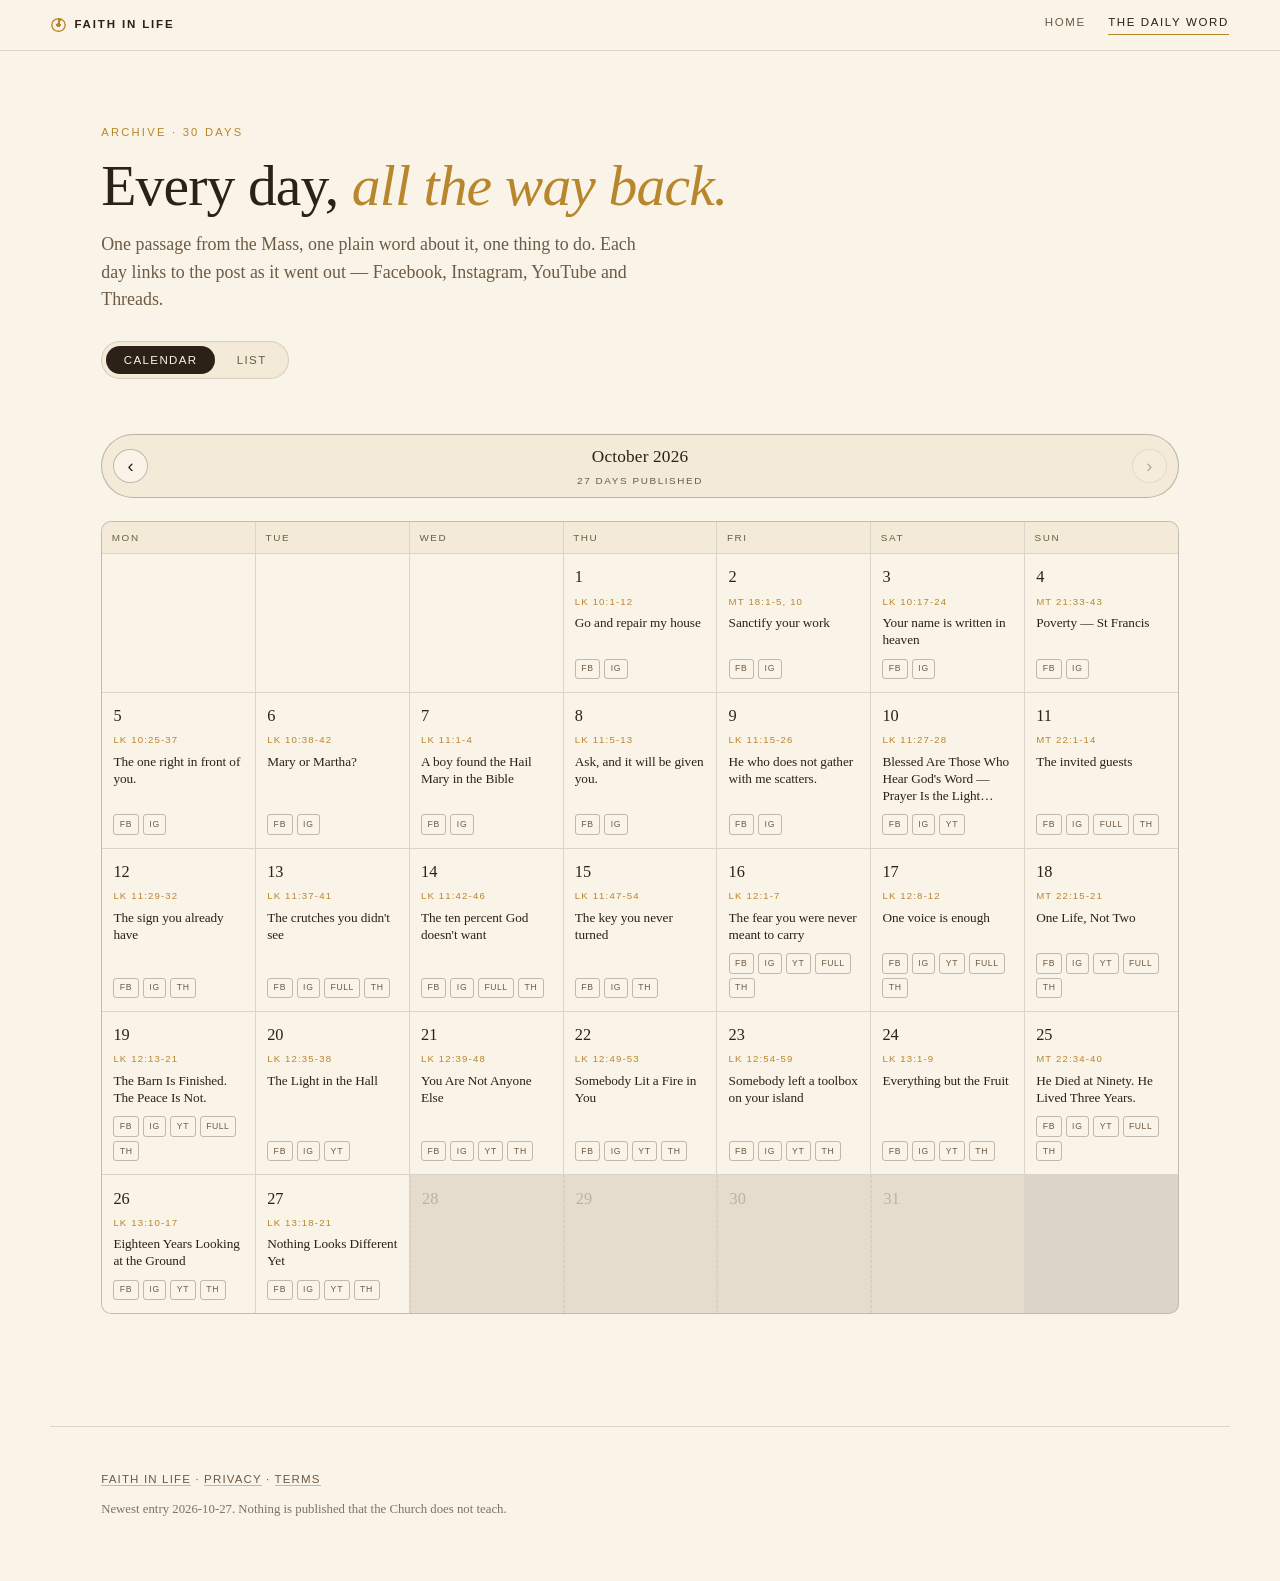
==== commit 8b1cb1aa: "Refresh The Daily Word archive" ====
--- a/archive.html
+++ b/archive.html
@@ -33,11 +33,11 @@
         <small id="mnav-count"></small></p>
       <button class="mnav" id="mnav-next" type="button" aria-label="Next month">&rsaquo;</button>
     </div>
-    <section class="month" data-month="2026-09" id="m-2026-09"><div class="grid"><div class="dow-head">Mon</div><div class="dow-head">Tue</div><div class="dow-head">Wed</div><div class="dow-head">Thu</div><div class="dow-head">Fri</div><div class="dow-head">Sat</div><div class="dow-head">Sun</div><div class="blank"></div><div class="cell cell--empty"><div class="cell-top"><span class="num">1</span></div><p class="gos">&nbsp;</p></div><div class="cell cell--empty"><div class="cell-top"><span class="num">2</span></div><p class="gos">&nbsp;</p></div><div class="cell cell--empty"><div class="cell-top"><span class="num">3</span></div><p class="gos">&nbsp;</p></div><div class="cell cell--empty"><div class="cell-top"><span class="num">4</span></div><p class="gos">&nbsp;</p></div><div class="cell cell--empty"><div class="cell-top"><span class="num">5</span></div><p class="gos">&nbsp;</p></div><div class="cell cell--empty"><div class="cell-top"><span class="num">6</span></div><p class="gos">&nbsp;</p></div><div class="cell cell--empty"><div class="cell-top"><span class="num">7</span></div><p class="gos">&nbsp;</p></div><div class="cell cell--empty"><div class="cell-top"><span class="num">8</span></div><p class="gos">&nbsp;</p></div><div class="cell cell--empty"><div class="cell-top"><span class="num">9</span></div><p class="gos">&nbsp;</p></div><div class="cell cell--empty"><div class="cell-top"><span class="num">10</span></div><p class="gos">&nbsp;</p></div><div class="cell cell--empty"><div class="cell-top"><span class="num">11</span></div><p class="gos">&nbsp;</p></div><div class="cell cell--empty"><div class="cell-top"><span class="num">12</span></div><p class="gos">&nbsp;</p></div><div class="cell cell--empty"><div class="cell-top"><span class="num">13</span></div><p class="gos">&nbsp;</p></div><div class="cell cell--empty"><div class="cell-top"><span class="num">14</span></div><p class="gos">&nbsp;</p></div><div class="cell cell--empty"><div class="cell-top"><span class="num">15</span></div><p class="gos">&nbsp;</p></div><div class="cell cell--empty"><div class="cell-top"><span class="num">16</span></div><p class="gos">&nbsp;</p></div><div class="cell cell--empty"><div class="cell-top"><span class="num">17</span></div><p class="gos">&nbsp;</p></div><div class="cell cell--empty"><div class="cell-top"><span class="num">18</span></div><p class="gos">&nbsp;</p></div><div class="cell cell--empty"><div class="cell-top"><span class="num">19</span></div><p class="gos">&nbsp;</p></div><div class="cell cell--empty"><div class="cell-top"><span class="num">20</span></div><p class="gos">&nbsp;</p></div><div class="cell cell--empty"><div class="cell-top"><span class="num">21</span></div><p class="gos">&nbsp;</p></div><div class="cell cell--empty"><div class="cell-top"><span class="num">22</span></div><p class="gos">&nbsp;</p></div><div class="cell cell--empty"><div class="cell-top"><span class="num">23</span></div><p class="gos">&nbsp;</p></div><div class="cell cell--empty"><div class="cell-top"><span class="num">24</span></div><p class="gos">&nbsp;</p></div><div class="cell cell--empty"><div class="cell-top"><span class="num">25</span></div><p class="gos">&nbsp;</p></div><div class="cell cell--empty"><div class="cell-top"><span class="num">26</span></div><p class="gos">&nbsp;</p></div><article class="cell" data-date="2026-09-27"><div class="cell-top"><span class="num">27</span></div><p class="gos">Mt 21:28-32</p><h3 class="topic">Change your &#x27;no&#x27; into a &#x27;yes&#x27;</h3><div class="pills"><a class="pill pill--fb" href="https://www.facebook.com/122107287405488358/posts/3580467642108236?substory_index=3580467642108236" target="_blank" rel="noopener" title="Facebook">FB</a></div></article><article class="cell" data-date="2026-09-28"><div class="cell-top"><span class="num">28</span></div><p class="gos">Lk 9:46-50</p><h3 class="topic">Why does their blessing sting?</h3><div class="pills"><a class="pill pill--fb" href="https://www.facebook.com/122107287405488358/posts/122103718785488358" target="_blank" rel="noopener" title="Facebook">FB</a><a class="pill pill--ig" href="https://www.instagram.com/p/Dd2fcJFjYFs/" target="_blank" rel="noopener" title="Instagram">IG</a></div></article><div class="cell cell--empty"><div class="cell-top"><span class="num">29</span></div><p class="gos">&nbsp;</p></div><article class="cell" data-date="2026-09-30"><div class="cell-top"><span class="num">30</span></div><p class="gos">Lk 9:57-62</p><h3 class="topic">The Little Way</h3><div class="pills"><a class="pill pill--fb" href="https://www.facebook.com/122107287405488358/posts/122105739783488358" target="_blank" rel="noopener" title="Facebook">FB</a><a class="pill pill--ig" href="https://www.instagram.com/p/Dd7uj0gDKIm/" target="_blank" rel="noopener" title="Instagram">IG</a></div></article></div></section><section class="month on" data-month="2026-10" id="m-2026-10"><div class="grid"><div class="dow-head">Mon</div><div class="dow-head">Tue</div><div class="dow-head">Wed</div><div class="dow-head">Thu</div><div class="dow-head">Fri</div><div class="dow-head">Sat</div><div class="dow-head">Sun</div><div class="blank"></div><div class="blank"></div><div class="blank"></div><article class="cell" data-date="2026-10-01"><div class="cell-top"><span class="num">1</span></div><p class="gos">Lk 10:1-12</p><h3 class="topic">Go and repair my house</h3><div class="pills"><a class="pill pill--fb" href="https://www.facebook.com/122107287405488358/posts/122106386313488358" target="_blank" rel="noopener" title="Facebook">FB</a><a class="pill pill--ig" href="https://www.instagram.com/p/Dd9VP7aF-Cw/" target="_blank" rel="noopener" title="Instagram">IG</a></div></article><article class="cell" data-date="2026-10-02"><div class="cell-top"><span class="num">2</span></div><p class="gos">Mt 18:1-5, 10</p><h3 class="topic">Sanctify your work</h3><div class="pills"><a class="pill pill--fb" href="https://www.facebook.com/1256469087558927/posts/122107285419488358" target="_blank" rel="noopener" title="Facebook">FB</a><a class="pill pill--ig" href="https://www.instagram.com/p/Dd_V6aDl66g/" target="_blank" rel="noopener" title="Instagram">IG</a></div></article><article class="cell" data-date="2026-10-03"><div class="cell-top"><span class="num">3</span></div><p class="gos">Lk 10:17-24</p><h3 class="topic">Your name is written in heaven</h3><div class="pills"><a class="pill pill--fb" href="https://www.facebook.com/122107287405488358/posts/122108703411488358" target="_blank" rel="noopener" title="Facebook">FB</a><a class="pill pill--ig" href="https://www.instagram.com/p/DeDZmk7je2w/" target="_blank" rel="noopener" title="Instagram">IG</a></div></article><article class="cell" data-date="2026-10-04"><div class="cell-top"><span class="num">4</span></div><p class="gos">Mt 21:33-43</p><h3 class="topic">Poverty — St Francis</h3><div class="pills"><a class="pill pill--fb" href="https://www.facebook.com/122107287405488358/posts/122109220857488358" target="_blank" rel="noopener" title="Facebook">FB</a><a class="pill pill--ig" href="https://www.instagram.com/p/DeFhM3AF1-0/" target="_blank" rel="noopener" title="Instagram">IG</a></div></article><article class="cell" data-date="2026-10-05"><div class="cell-top"><span class="num">5</span></div><p class="gos">Lk 10:25-37</p><h3 class="topic">The one right in front of you.</h3><div class="pills"><a class="pill pill--fb" href="https://www.facebook.com/122107287405488358/posts/122109858039488358" target="_blank" rel="noopener" title="Facebook">FB</a><a class="pill pill--ig" href="https://www.instagram.com/p/DeIpakCjOYP/" target="_blank" rel="noopener" title="Instagram">IG</a></div></article><article class="cell" data-date="2026-10-06"><div class="cell-top"><span class="num">6</span></div><p class="gos">Lk 10:38-42</p><h3 class="topic">Mary or Martha?</h3><div class="pills"><a class="pill pill--fb" href="https://www.facebook.com/1256469087558927/posts/122110384821488358" target="_blank" rel="noopener" title="Facebook">FB</a><a class="pill pill--ig" href="https://www.instagram.com/p/DeLGmeTF-f7/" target="_blank" rel="noopener" title="Instagram">IG</a></div></article><article class="cell" data-date="2026-10-07"><div class="cell-top"><span class="num">7</span></div><p class="gos">Lk 11:1-4</p><h3 class="topic">A boy found the Hail Mary in the Bible</h3><div class="pills"><a class="pill pill--fb" href="https://www.facebook.com/1256469087558927/posts/122110666893488358" target="_blank" rel="noopener" title="Facebook">FB</a><a class="pill pill--ig" href="https://www.instagram.com/p/DeMNxGXjDhu/" target="_blank" rel="noopener" title="Instagram">IG</a></div></article><article class="cell" data-date="2026-10-08"><div class="cell-top"><span class="num">8</span></div><p class="gos">Lk 11:5-13</p><h3 class="topic">Ask, and it will be given you.</h3><div class="pills"><a class="pill pill--fb" href="https://www.facebook.com/1256469087558927/posts/122111229747488358" target="_blank" rel="noopener" title="Facebook">FB</a><a class="pill pill--ig" href="https://www.instagram.com/p/DeOyTgFDeOQ/" target="_blank" rel="noopener" title="Instagram">IG</a></div></article><article class="cell" data-date="2026-10-09"><div class="cell-top"><span class="num">9</span></div><p class="gos">Lk 11:15-26</p><h3 class="topic">He who does not gather with me scatters.</h3><div class="pills"><a class="pill pill--fb" href="https://www.facebook.com/122107287405488358/posts/122112301821488358" target="_blank" rel="noopener" title="Facebook">FB</a><a class="pill pill--ig" href="https://www.instagram.com/p/DeTB0q9Dfcg/" target="_blank" rel="noopener" title="Instagram">IG</a></div></article><article class="cell" data-date="2026-10-10"><div class="cell-top"><span class="num">10</span></div><p class="gos">Lk 11:27-28</p><h3 class="topic">Blessed Are Those Who Hear God&#x27;s Word — Prayer Is the Light Before Every Decision</h3><div class="pills"><a class="pill pill--fb" href="https://www.facebook.com/1256469087558927/posts/122119027761488358" target="_blank" rel="noopener" title="Facebook">FB</a><a class="pill pill--ig" href="https://www.instagram.com/p/De92yCVn9rZ/" target="_blank" rel="noopener" title="Instagram">IG</a><a class="pill pill--yt-short" href="https://www.youtube.com/shorts/WsAviSOvR6I" target="_blank" rel="noopener" title="YouTube Short">YT</a></div></article><article class="cell" data-date="2026-10-11"><div class="cell-top"><span class="num">11</span></div><p class="gos">Mt 22:1-14</p><h3 class="topic">The invited guests</h3><div class="pills"><a class="pill pill--fb" href="https://www.facebook.com/1256469087558927/posts/122112792105488358" target="_blank" rel="noopener" title="Facebook">FB</a><a class="pill pill--ig" href="https://www.instagram.com/p/DeVwyHCDC8p/" target="_blank" rel="noopener" title="Instagram">IG</a><a class="pill pill--yt-long" href="https://www.youtube.com/watch?v=lCEb-tUCuJY" target="_blank" rel="noopener" title="YouTube">FULL</a><a class="pill pill--threads" href="https://www.threads.com/@catholicfaithinlife/post/DenId89mXVW" target="_blank" rel="noopener" title="Threads">TH</a></div></article><article class="cell" data-date="2026-10-12"><div class="cell-top"><span class="num">12</span></div><p class="gos">Lk 11:29-32</p><h3 class="topic">The sign you already have</h3><div class="pills"><a class="pill pill--fb" href="https://www.facebook.com/1256469087558927/posts/122113453095488358" target="_blank" rel="noopener" title="Facebook">FB</a><a class="pill pill--ig" href="https://www.instagram.com/p/DeZFCqlDE22/" target="_blank" rel="noopener" title="Instagram">IG</a><a class="pill pill--threads" href="https://www.threads.com/@catholicfaithinlife/post/DepEFTmFmo9" target="_blank" rel="noopener" title="Threads">TH</a></div></article><article class="cell" data-date="2026-10-13"><div class="cell-top"><span class="num">13</span></div><p class="gos">Lk 11:37-41</p><h3 class="topic">The crutches you didn&#x27;t see</h3><div class="pills"><a class="pill pill--fb" href="https://www.facebook.com/1256469087558927/posts/122114074431488358" target="_blank" rel="noopener" title="Facebook">FB</a><a class="pill pill--ig" href="https://www.instagram.com/p/Debp3JTDd6i/" target="_blank" rel="noopener" title="Instagram">IG</a><a class="pill pill--yt-long" href="https://www.youtube.com/watch?v=aZ5lN2D6U44" target="_blank" rel="noopener" title="YouTube">FULL</a><a class="pill pill--threads" href="https://www.threads.com/@catholicfaithinlife/post/DeptYExmXR4" target="_blank" rel="noopener" title="Threads">TH</a></div></article><article class="cell" data-date="2026-10-14"><div class="cell-top"><span class="num">14</span></div><p class="gos">Lk 11:42-46</p><h3 class="topic">The ten percent God doesn&#x27;t want</h3><div class="pills"><a class="pill pill--fb" href="https://www.facebook.com/1256469087558927/posts/122114585481488358" target="_blank" rel="noopener" title="Facebook">FB</a><a class="pill pill--ig" href="https://www.instagram.com/p/DeeoQHwDd8U/" target="_blank" rel="noopener" title="Instagram">IG</a><a class="pill pill--threads" href="https://www.threads.com/@catholicfaithinlife/post/Dero36vFr7p" target="_blank" rel="noopener" title="Threads">TH</a></div></article><article class="cell" data-date="2026-10-15"><div class="cell-top"><span class="num">15</span></div><p class="gos">Lk 11:47-54</p><h3 class="topic">The key you never turned</h3><div class="pills"><a class="pill pill--fb" href="https://www.facebook.com/1256469087558927/posts/122114894385488358" target="_blank" rel="noopener" title="Facebook">FB</a><a class="pill pill--ig" href="https://www.instagram.com/p/Degzd4Sjaeo/" target="_blank" rel="noopener" title="Instagram">IG</a><a class="pill pill--threads" href="https://www.threads.com/@catholicfaithinlife/post/DesSEFBmRix" target="_blank" rel="noopener" title="Threads">TH</a></div></article><article class="cell" data-date="2026-10-16"><div class="cell-top"><span class="num">16</span></div><p class="gos">Lk 12:1-7</p><h3 class="topic">The fear you were never meant to carry</h3><div class="pills"><a class="pill pill--fb" href="https://www.facebook.com/1256469087558927/posts/122115241119488358" target="_blank" rel="noopener" title="Facebook">FB</a><a class="pill pill--ig" href="https://www.instagram.com/p/DejYP6WDbch/" target="_blank" rel="noopener" title="Instagram">IG</a><a class="pill pill--yt-short" href="https://www.youtube.com/shorts/bEX49eyHCjk" target="_blank" rel="noopener" title="YouTube Short">YT</a><a class="pill pill--yt-long" href="https://www.youtube.com/watch?v=XGbSie1sbkA" target="_blank" rel="noopener" title="YouTube">FULL</a><a class="pill pill--threads" href="https://www.threads.com/@catholicfaithinlife/post/DeuNv0nlsDh" target="_blank" rel="noopener" title="Threads">TH</a></div></article><article class="cell" data-date="2026-10-17"><div class="cell-top"><span class="num">17</span></div><p class="gos">Lk 12:8-12</p><h3 class="topic">One voice is enough</h3><div class="pills"><a class="pill pill--fb" href="https://www.facebook.com/1256469087558927/posts/122115643023488358" target="_blank" rel="noopener" title="Facebook">FB</a><a class="pill pill--ig" href="https://www.instagram.com/p/Del9DKLjQCi/" target="_blank" rel="noopener" title="Instagram">IG</a><a class="pill pill--yt-short" href="https://www.youtube.com/shorts/AbOzXZvJxVg" target="_blank" rel="noopener" title="YouTube Short">YT</a><a class="pill pill--yt-long" href="https://www.youtube.com/watch?v=FOUn7BIpAxU" target="_blank" rel="noopener" title="YouTube">FULL</a><a class="pill pill--threads" href="https://www.threads.com/@catholicfaithinlife/post/Del9cdllvRl" target="_blank" rel="noopener" title="Threads">TH</a></div></article><article class="cell" data-date="2026-10-18"><div class="cell-top"><span class="num">18</span></div><p class="gos">Mt 22:15-21</p><h3 class="topic">One Life, Not Two</h3><div class="pills"><a class="pill pill--fb" href="https://www.facebook.com/1256469087558927/posts/122115974505488358" target="_blank" rel="noopener" title="Facebook">FB</a><a class="pill pill--ig" href="https://www.instagram.com/p/DeooMJUDa8u/" target="_blank" rel="noopener" title="Instagram">IG</a><a class="pill pill--yt-short" href="https://www.youtube.com/shorts/P0jpvopHVvI" target="_blank" rel="noopener" title="YouTube Short">YT</a><a class="pill pill--yt-long" href="https://www.youtube.com/watch?v=IgNrQdDNN90" target="_blank" rel="noopener" title="YouTube">FULL</a><a class="pill pill--threads" href="https://www.threads.com/@catholicfaithinlife/post/DeookBelnBf" target="_blank" rel="noopener" title="Threads">TH</a></div></article><article class="cell" data-date="2026-10-19"><div class="cell-top"><span class="num">19</span></div><p class="gos">Lk 12:13-21</p><h3 class="topic">The Barn Is Finished. The Peace Is Not.</h3><div class="pills"><a class="pill pill--fb" href="https://www.facebook.com/1256469087558927/posts/122116307781488358" target="_blank" rel="noopener" title="Facebook">FB</a><a class="pill pill--ig" href="https://www.instagram.com/p/DerGotXF6il/" target="_blank" rel="noopener" title="Instagram">IG</a><a class="pill pill--yt-short" href="https://www.youtube.com/shorts/5z7Xd4KUdRI" target="_blank" rel="noopener" title="YouTube Short">YT</a><a class="pill pill--yt-long" href="https://www.youtube.com/watch?v=LC9dNXQuaew" target="_blank" rel="noopener" title="YouTube">FULL</a><a class="pill pill--threads" href="https://www.threads.com/@catholicfaithinlife/post/DerHDkZll58" target="_blank" rel="noopener" title="Threads">TH</a></div></article><article class="cell" data-date="2026-10-20"><div class="cell-top"><span class="num">20</span></div><p class="gos">Lk 12:35-38</p><h3 class="topic">The Light in the Hall</h3><div class="pills"><a class="pill pill--fb" href="https://www.facebook.com/1256469087558927/posts/122116532787488358" target="_blank" rel="noopener" title="Facebook">FB</a><a class="pill pill--ig" href="https://www.instagram.com/p/DesiQP4DXKc/" target="_blank" rel="noopener" title="Instagram">IG</a><a class="pill pill--yt-short" href="https://www.youtube.com/shorts/8f7GRds17D0" target="_blank" rel="noopener" title="YouTube Short">YT</a></div></article><article class="cell" data-date="2026-10-21"><div class="cell-top"><span class="num">21</span></div><p class="gos">Lk 12:39-48</p><h3 class="topic">You Are Not Anyone Else</h3><div class="pills"><a class="pill pill--fb" href="https://www.facebook.com/1256469087558927/posts/122116870941488358" target="_blank" rel="noopener" title="Facebook">FB</a><a class="pill pill--ig" href="https://www.instagram.com/p/Deu286pjKqX/" target="_blank" rel="noopener" title="Instagram">IG</a><a class="pill pill--yt-short" href="https://www.youtube.com/shorts/g8OBW_1qpRg" target="_blank" rel="noopener" title="YouTube Short">YT</a><a class="pill pill--threads" href="https://www.threads.com/@catholicfaithinlife/post/Deu4HS2lnNb" target="_blank" rel="noopener" title="Threads">TH</a></div></article><article class="cell" data-date="2026-10-22"><div class="cell-top"><span class="num">22</span></div><p class="gos">Lk 12:49-53</p><h3 class="topic">Somebody Lit a Fire in You</h3><div class="pills"><a class="pill pill--fb" href="https://www.facebook.com/1256469087558927/posts/122117328543488358" target="_blank" rel="noopener" title="Facebook">FB</a><a class="pill pill--ig" href="https://www.instagram.com/p/DexbvUpDWsJ/" target="_blank" rel="noopener" title="Instagram">IG</a><a class="pill pill--yt-short" href="https://www.youtube.com/shorts/CUrQCmKuByY" target="_blank" rel="noopener" title="YouTube Short">YT</a><a class="pill pill--threads" href="https://www.threads.com/@catholicfaithinlife/post/DexcHA4n2Y-" target="_blank" rel="noopener" title="Threads">TH</a></div></article><article class="cell" data-date="2026-10-23"><div class="cell-top"><span class="num">23</span></div><p class="gos">Lk 12:54-59</p><h3 class="topic">Somebody left a toolbox on your island</h3><div class="pills"><a class="pill pill--fb" href="https://www.facebook.com/1256469087558927/posts/122117689479488358" target="_blank" rel="noopener" title="Facebook">FB</a><a class="pill pill--ig" href="https://www.instagram.com/p/De0AhtUjUAP/" target="_blank" rel="noopener" title="Instagram">IG</a><a class="pill pill--yt-short" href="https://www.youtube.com/shorts/T1iKTGTfet0" target="_blank" rel="noopener" title="YouTube Short">YT</a><a class="pill pill--threads" href="https://www.threads.com/@catholicfaithinlife/post/De0A5e5Hz2g" target="_blank" rel="noopener" title="Threads">TH</a></div></article><article class="cell" data-date="2026-10-24"><div class="cell-top"><span class="num">24</span></div><p class="gos">Lk 13:1-9</p><h3 class="topic">Everything but the Fruit</h3><div class="pills"><a class="pill pill--fb" href="https://www.facebook.com/1256469087558927/posts/122118090075488358" target="_blank" rel="noopener" title="Facebook">FB</a><a class="pill pill--ig" href="https://www.instagram.com/p/De23sr6DR1C/" target="_blank" rel="noopener" title="Instagram">IG</a><a class="pill pill--yt-short" href="https://www.youtube.com/shorts/dpyIuSlJ6k4" target="_blank" rel="noopener" title="YouTube Short">YT</a><a class="pill pill--threads" href="https://www.threads.com/@catholicfaithinlife/post/De24H2zFSZD" target="_blank" rel="noopener" title="Threads">TH</a></div></article><article class="cell" data-date="2026-10-25"><div class="cell-top"><span class="num">25</span></div><p class="gos">Mt 22:34-40</p><h3 class="topic">He Died at Ninety. He Lived Three Years.</h3><div class="pills"><a class="pill pill--fb" href="https://www.facebook.com/1256469087558927/posts/122118385227488358" target="_blank" rel="noopener" title="Facebook">FB</a><a class="pill pill--ig" href="https://www.instagram.com/p/De5KNuhjTGV/" target="_blank" rel="noopener" title="Instagram">IG</a><a class="pill pill--yt-short" href="https://www.youtube.com/shorts/sk4lVL9I8K4" target="_blank" rel="noopener" title="YouTube Short">YT</a><a class="pill pill--yt-long" href="https://www.youtube.com/watch?v=d-J8nq8NEpQ" target="_blank" rel="noopener" title="YouTube">FULL</a><a class="pill pill--threads" href="https://www.threads.com/@catholicfaithinlife/post/De5Kwy4G0kw" target="_blank" rel="noopener" title="Threads">TH</a></div></article><article class="cell" data-date="2026-10-26"><div class="cell-top"><span class="num">26</span></div><p class="gos">Lk 13:10-17</p><h3 class="topic">Eighteen Years Looking at the Ground</h3><div class="pills"><a class="pill pill--fb" href="https://www.facebook.com/1256469087558927/posts/122118709293488358" target="_blank" rel="noopener" title="Facebook">FB</a><a class="pill pill--ig" href="https://www.instagram.com/p/De7u_KuD84i/" target="_blank" rel="noopener" title="Instagram">IG</a><a class="pill pill--yt-short" href="https://www.youtube.com/shorts/yCG1eZQDvlE" target="_blank" rel="noopener" title="YouTube Short">YT</a><a class="pill pill--threads" href="https://www.threads.com/@catholicfaithinlife/post/De7vaQHm1P8" target="_blank" rel="noopener" title="Threads">TH</a></div></article><article class="cell" data-date="2026-10-27"><div class="cell-top"><span class="num">27</span></div><p class="gos">Lk 13:18-21</p><h3 class="topic">Nothing Looks Different Yet</h3><div class="pills"><a class="pill pill--fb" href="https://www.facebook.com/1256469087558927/posts/122119090047488358" target="_blank" rel="noopener" title="Facebook">FB</a><a class="pill pill--ig" href="https://www.instagram.com/p/De-TydEm9We/" target="_blank" rel="noopener" title="Instagram">IG</a><a class="pill pill--yt-short" href="https://www.youtube.com/shorts/52RcQpo29y4" target="_blank" rel="noopener" title="YouTube Short">YT</a><a class="pill pill--threads" href="https://www.threads.com/@catholicfaithinlife/post/De-UOFzm-hs" target="_blank" rel="noopener" title="Threads">TH</a></div></article><div class="cell cell--empty cell--ahead"><div class="cell-top"><span class="num">28</span></div><p class="gos">&nbsp;</p></div><div class="cell cell--empty cell--ahead"><div class="cell-top"><span class="num">29</span></div><p class="gos">&nbsp;</p></div><div class="cell cell--empty cell--ahead"><div class="cell-top"><span class="num">30</span></div><p class="gos">&nbsp;</p></div><div class="cell cell--empty cell--ahead"><div class="cell-top"><span class="num">31</span></div><p class="gos">&nbsp;</p></div></div></section>
+    <section class="month" data-month="2026-09" id="m-2026-09"><div class="grid"><div class="dow-head">Mon</div><div class="dow-head">Tue</div><div class="dow-head">Wed</div><div class="dow-head">Thu</div><div class="dow-head">Fri</div><div class="dow-head">Sat</div><div class="dow-head">Sun</div><div class="blank"></div><div class="cell cell--empty"><div class="cell-top"><span class="num">1</span></div><p class="gos">&nbsp;</p></div><div class="cell cell--empty"><div class="cell-top"><span class="num">2</span></div><p class="gos">&nbsp;</p></div><div class="cell cell--empty"><div class="cell-top"><span class="num">3</span></div><p class="gos">&nbsp;</p></div><div class="cell cell--empty"><div class="cell-top"><span class="num">4</span></div><p class="gos">&nbsp;</p></div><div class="cell cell--empty"><div class="cell-top"><span class="num">5</span></div><p class="gos">&nbsp;</p></div><div class="cell cell--empty"><div class="cell-top"><span class="num">6</span></div><p class="gos">&nbsp;</p></div><div class="cell cell--empty"><div class="cell-top"><span class="num">7</span></div><p class="gos">&nbsp;</p></div><div class="cell cell--empty"><div class="cell-top"><span class="num">8</span></div><p class="gos">&nbsp;</p></div><div class="cell cell--empty"><div class="cell-top"><span class="num">9</span></div><p class="gos">&nbsp;</p></div><div class="cell cell--empty"><div class="cell-top"><span class="num">10</span></div><p class="gos">&nbsp;</p></div><div class="cell cell--empty"><div class="cell-top"><span class="num">11</span></div><p class="gos">&nbsp;</p></div><div class="cell cell--empty"><div class="cell-top"><span class="num">12</span></div><p class="gos">&nbsp;</p></div><div class="cell cell--empty"><div class="cell-top"><span class="num">13</span></div><p class="gos">&nbsp;</p></div><div class="cell cell--empty"><div class="cell-top"><span class="num">14</span></div><p class="gos">&nbsp;</p></div><div class="cell cell--empty"><div class="cell-top"><span class="num">15</span></div><p class="gos">&nbsp;</p></div><div class="cell cell--empty"><div class="cell-top"><span class="num">16</span></div><p class="gos">&nbsp;</p></div><div class="cell cell--empty"><div class="cell-top"><span class="num">17</span></div><p class="gos">&nbsp;</p></div><div class="cell cell--empty"><div class="cell-top"><span class="num">18</span></div><p class="gos">&nbsp;</p></div><div class="cell cell--empty"><div class="cell-top"><span class="num">19</span></div><p class="gos">&nbsp;</p></div><div class="cell cell--empty"><div class="cell-top"><span class="num">20</span></div><p class="gos">&nbsp;</p></div><div class="cell cell--empty"><div class="cell-top"><span class="num">21</span></div><p class="gos">&nbsp;</p></div><div class="cell cell--empty"><div class="cell-top"><span class="num">22</span></div><p class="gos">&nbsp;</p></div><div class="cell cell--empty"><div class="cell-top"><span class="num">23</span></div><p class="gos">&nbsp;</p></div><div class="cell cell--empty"><div class="cell-top"><span class="num">24</span></div><p class="gos">&nbsp;</p></div><div class="cell cell--empty"><div class="cell-top"><span class="num">25</span></div><p class="gos">&nbsp;</p></div><div class="cell cell--empty"><div class="cell-top"><span class="num">26</span></div><p class="gos">&nbsp;</p></div><article class="cell" data-date="2026-09-27"><div class="cell-top"><span class="num">27</span></div><p class="gos">Mt 21:28-32</p><h3 class="topic">Change your &#x27;no&#x27; into a &#x27;yes&#x27;</h3><div class="pills"><a class="pill pill--fb" href="https://www.facebook.com/122107287405488358/posts/3580467642108236?substory_index=3580467642108236" target="_blank" rel="noopener" title="Facebook">FB</a></div></article><article class="cell" data-date="2026-09-28"><div class="cell-top"><span class="num">28</span></div><p class="gos">Lk 9:46-50</p><h3 class="topic">Why does their blessing sting?</h3><div class="pills"><a class="pill pill--fb" href="https://www.facebook.com/122107287405488358/posts/122103718785488358" target="_blank" rel="noopener" title="Facebook">FB</a><a class="pill pill--ig" href="https://www.instagram.com/p/Dd2fcJFjYFs/" target="_blank" rel="noopener" title="Instagram">IG</a></div></article><div class="cell cell--empty"><div class="cell-top"><span class="num">29</span></div><p class="gos">&nbsp;</p></div><article class="cell" data-date="2026-09-30"><div class="cell-top"><span class="num">30</span></div><p class="gos">Lk 9:57-62</p><h3 class="topic">The Little Way</h3><div class="pills"><a class="pill pill--fb" href="https://www.facebook.com/122107287405488358/posts/122105739783488358" target="_blank" rel="noopener" title="Facebook">FB</a><a class="pill pill--ig" href="https://www.instagram.com/p/Dd7uj0gDKIm/" target="_blank" rel="noopener" title="Instagram">IG</a></div></article></div></section><section class="month on" data-month="2026-10" id="m-2026-10"><div class="grid"><div class="dow-head">Mon</div><div class="dow-head">Tue</div><div class="dow-head">Wed</div><div class="dow-head">Thu</div><div class="dow-head">Fri</div><div class="dow-head">Sat</div><div class="dow-head">Sun</div><div class="blank"></div><div class="blank"></div><div class="blank"></div><article class="cell" data-date="2026-10-01"><div class="cell-top"><span class="num">1</span></div><p class="gos">Lk 10:1-12</p><h3 class="topic">Go and repair my house</h3><div class="pills"><a class="pill pill--fb" href="https://www.facebook.com/122107287405488358/posts/122106386313488358" target="_blank" rel="noopener" title="Facebook">FB</a><a class="pill pill--ig" href="https://www.instagram.com/p/Dd9VP7aF-Cw/" target="_blank" rel="noopener" title="Instagram">IG</a></div></article><article class="cell" data-date="2026-10-02"><div class="cell-top"><span class="num">2</span></div><p class="gos">Mt 18:1-5, 10</p><h3 class="topic">Sanctify your work</h3><div class="pills"><a class="pill pill--fb" href="https://www.facebook.com/1256469087558927/posts/122107285419488358" target="_blank" rel="noopener" title="Facebook">FB</a><a class="pill pill--ig" href="https://www.instagram.com/p/Dd_V6aDl66g/" target="_blank" rel="noopener" title="Instagram">IG</a></div></article><article class="cell" data-date="2026-10-03"><div class="cell-top"><span class="num">3</span></div><p class="gos">Lk 10:17-24</p><h3 class="topic">Your name is written in heaven</h3><div class="pills"><a class="pill pill--fb" href="https://www.facebook.com/122107287405488358/posts/122108703411488358" target="_blank" rel="noopener" title="Facebook">FB</a><a class="pill pill--ig" href="https://www.instagram.com/p/DeDZmk7je2w/" target="_blank" rel="noopener" title="Instagram">IG</a></div></article><article class="cell" data-date="2026-10-04"><div class="cell-top"><span class="num">4</span></div><p class="gos">Mt 21:33-43</p><h3 class="topic">Poverty — St Francis</h3><div class="pills"><a class="pill pill--fb" href="https://www.facebook.com/122107287405488358/posts/122109220857488358" target="_blank" rel="noopener" title="Facebook">FB</a><a class="pill pill--ig" href="https://www.instagram.com/p/DeFhM3AF1-0/" target="_blank" rel="noopener" title="Instagram">IG</a></div></article><article class="cell" data-date="2026-10-05"><div class="cell-top"><span class="num">5</span></div><p class="gos">Lk 10:25-37</p><h3 class="topic">The one right in front of you.</h3><div class="pills"><a class="pill pill--fb" href="https://www.facebook.com/122107287405488358/posts/122109858039488358" target="_blank" rel="noopener" title="Facebook">FB</a><a class="pill pill--ig" href="https://www.instagram.com/p/DeIpakCjOYP/" target="_blank" rel="noopener" title="Instagram">IG</a></div></article><article class="cell" data-date="2026-10-06"><div class="cell-top"><span class="num">6</span></div><p class="gos">Lk 10:38-42</p><h3 class="topic">Mary or Martha?</h3><div class="pills"><a class="pill pill--fb" href="https://www.facebook.com/1256469087558927/posts/122110384821488358" target="_blank" rel="noopener" title="Facebook">FB</a><a class="pill pill--ig" href="https://www.instagram.com/p/DeLGmeTF-f7/" target="_blank" rel="noopener" title="Instagram">IG</a></div></article><article class="cell" data-date="2026-10-07"><div class="cell-top"><span class="num">7</span></div><p class="gos">Lk 11:1-4</p><h3 class="topic">A boy found the Hail Mary in the Bible</h3><div class="pills"><a class="pill pill--fb" href="https://www.facebook.com/1256469087558927/posts/122110666893488358" target="_blank" rel="noopener" title="Facebook">FB</a><a class="pill pill--ig" href="https://www.instagram.com/p/DeMNxGXjDhu/" target="_blank" rel="noopener" title="Instagram">IG</a></div></article><article class="cell" data-date="2026-10-08"><div class="cell-top"><span class="num">8</span></div><p class="gos">Lk 11:5-13</p><h3 class="topic">Ask, and it will be given you.</h3><div class="pills"><a class="pill pill--fb" href="https://www.facebook.com/1256469087558927/posts/122111229747488358" target="_blank" rel="noopener" title="Facebook">FB</a><a class="pill pill--ig" href="https://www.instagram.com/p/DeOyTgFDeOQ/" target="_blank" rel="noopener" title="Instagram">IG</a></div></article><article class="cell" data-date="2026-10-09"><div class="cell-top"><span class="num">9</span></div><p class="gos">Lk 11:15-26</p><h3 class="topic">He who does not gather with me scatters.</h3><div class="pills"><a class="pill pill--fb" href="https://www.facebook.com/122107287405488358/posts/122112301821488358" target="_blank" rel="noopener" title="Facebook">FB</a><a class="pill pill--ig" href="https://www.instagram.com/p/DeTB0q9Dfcg/" target="_blank" rel="noopener" title="Instagram">IG</a></div></article><article class="cell" data-date="2026-10-10"><div class="cell-top"><span class="num">10</span></div><p class="gos">Lk 11:27-28</p><h3 class="topic">Blessed Are Those Who Hear God&#x27;s Word — Prayer Is the Light Before Every Decision</h3><div class="pills"><a class="pill pill--fb" href="https://www.facebook.com/1256469087558927/posts/122119027761488358" target="_blank" rel="noopener" title="Facebook">FB</a><a class="pill pill--ig" href="https://www.instagram.com/p/De92yCVn9rZ/" target="_blank" rel="noopener" title="Instagram">IG</a><a class="pill pill--yt-short" href="https://www.youtube.com/shorts/WsAviSOvR6I" target="_blank" rel="noopener" title="YouTube Short">YT</a></div></article><article class="cell" data-date="2026-10-11"><div class="cell-top"><span class="num">11</span></div><p class="gos">Mt 22:1-14</p><h3 class="topic">The invited guests</h3><div class="pills"><a class="pill pill--fb" href="https://www.facebook.com/1256469087558927/posts/122112792105488358" target="_blank" rel="noopener" title="Facebook">FB</a><a class="pill pill--ig" href="https://www.instagram.com/p/DeVwyHCDC8p/" target="_blank" rel="noopener" title="Instagram">IG</a><a class="pill pill--yt-long" href="https://www.youtube.com/watch?v=lCEb-tUCuJY" target="_blank" rel="noopener" title="YouTube">FULL</a><a class="pill pill--threads" href="https://www.threads.com/@catholicfaithinlife/post/DenId89mXVW" target="_blank" rel="noopener" title="Threads">TH</a></div></article><article class="cell" data-date="2026-10-12"><div class="cell-top"><span class="num">12</span></div><p class="gos">Lk 11:29-32</p><h3 class="topic">The sign you already have</h3><div class="pills"><a class="pill pill--fb" href="https://www.facebook.com/1256469087558927/posts/122113453095488358" target="_blank" rel="noopener" title="Facebook">FB</a><a class="pill pill--ig" href="https://www.instagram.com/p/DeZFCqlDE22/" target="_blank" rel="noopener" title="Instagram">IG</a><a class="pill pill--threads" href="https://www.threads.com/@catholicfaithinlife/post/DepEFTmFmo9" target="_blank" rel="noopener" title="Threads">TH</a></div></article><article class="cell" data-date="2026-10-13"><div class="cell-top"><span class="num">13</span></div><p class="gos">Lk 11:37-41</p><h3 class="topic">The crutches you didn&#x27;t see</h3><div class="pills"><a class="pill pill--fb" href="https://www.facebook.com/1256469087558927/posts/122114074431488358" target="_blank" rel="noopener" title="Facebook">FB</a><a class="pill pill--ig" href="https://www.instagram.com/p/Debp3JTDd6i/" target="_blank" rel="noopener" title="Instagram">IG</a><a class="pill pill--yt-long" href="https://www.youtube.com/watch?v=aZ5lN2D6U44" target="_blank" rel="noopener" title="YouTube">FULL</a><a class="pill pill--threads" href="https://www.threads.com/@catholicfaithinlife/post/DeptYExmXR4" target="_blank" rel="noopener" title="Threads">TH</a></div></article><article class="cell" data-date="2026-10-14"><div class="cell-top"><span class="num">14</span></div><p class="gos">Lk 11:42-46</p><h3 class="topic">The ten percent God doesn&#x27;t want</h3><div class="pills"><a class="pill pill--fb" href="https://www.facebook.com/1256469087558927/posts/122114585481488358" target="_blank" rel="noopener" title="Facebook">FB</a><a class="pill pill--ig" href="https://www.instagram.com/p/DeeoQHwDd8U/" target="_blank" rel="noopener" title="Instagram">IG</a><a class="pill pill--yt-long" href="https://www.youtube.com/watch?v=NaFXHmb2tYY" target="_blank" rel="noopener" title="YouTube">FULL</a><a class="pill pill--threads" href="https://www.threads.com/@catholicfaithinlife/post/Dero36vFr7p" target="_blank" rel="noopener" title="Threads">TH</a></div></article><article class="cell" data-date="2026-10-15"><div class="cell-top"><span class="num">15</span></div><p class="gos">Lk 11:47-54</p><h3 class="topic">The key you never turned</h3><div class="pills"><a class="pill pill--fb" href="https://www.facebook.com/1256469087558927/posts/122114894385488358" target="_blank" rel="noopener" title="Facebook">FB</a><a class="pill pill--ig" href="https://www.instagram.com/p/Degzd4Sjaeo/" target="_blank" rel="noopener" title="Instagram">IG</a><a class="pill pill--threads" href="https://www.threads.com/@catholicfaithinlife/post/DesSEFBmRix" target="_blank" rel="noopener" title="Threads">TH</a></div></article><article class="cell" data-date="2026-10-16"><div class="cell-top"><span class="num">16</span></div><p class="gos">Lk 12:1-7</p><h3 class="topic">The fear you were never meant to carry</h3><div class="pills"><a class="pill pill--fb" href="https://www.facebook.com/1256469087558927/posts/122115241119488358" target="_blank" rel="noopener" title="Facebook">FB</a><a class="pill pill--ig" href="https://www.instagram.com/p/DejYP6WDbch/" target="_blank" rel="noopener" title="Instagram">IG</a><a class="pill pill--yt-short" href="https://www.youtube.com/shorts/bEX49eyHCjk" target="_blank" rel="noopener" title="YouTube Short">YT</a><a class="pill pill--yt-long" href="https://www.youtube.com/watch?v=XGbSie1sbkA" target="_blank" rel="noopener" title="YouTube">FULL</a><a class="pill pill--threads" href="https://www.threads.com/@catholicfaithinlife/post/DeuNv0nlsDh" target="_blank" rel="noopener" title="Threads">TH</a></div></article><article class="cell" data-date="2026-10-17"><div class="cell-top"><span class="num">17</span></div><p class="gos">Lk 12:8-12</p><h3 class="topic">One voice is enough</h3><div class="pills"><a class="pill pill--fb" href="https://www.facebook.com/1256469087558927/posts/122115643023488358" target="_blank" rel="noopener" title="Facebook">FB</a><a class="pill pill--ig" href="https://www.instagram.com/p/Del9DKLjQCi/" target="_blank" rel="noopener" title="Instagram">IG</a><a class="pill pill--yt-short" href="https://www.youtube.com/shorts/AbOzXZvJxVg" target="_blank" rel="noopener" title="YouTube Short">YT</a><a class="pill pill--yt-long" href="https://www.youtube.com/watch?v=FOUn7BIpAxU" target="_blank" rel="noopener" title="YouTube">FULL</a><a class="pill pill--threads" href="https://www.threads.com/@catholicfaithinlife/post/Del9cdllvRl" target="_blank" rel="noopener" title="Threads">TH</a></div></article><article class="cell" data-date="2026-10-18"><div class="cell-top"><span class="num">18</span></div><p class="gos">Mt 22:15-21</p><h3 class="topic">One Life, Not Two</h3><div class="pills"><a class="pill pill--fb" href="https://www.facebook.com/1256469087558927/posts/122115974505488358" target="_blank" rel="noopener" title="Facebook">FB</a><a class="pill pill--ig" href="https://www.instagram.com/p/DeooMJUDa8u/" target="_blank" rel="noopener" title="Instagram">IG</a><a class="pill pill--yt-short" href="https://www.youtube.com/shorts/P0jpvopHVvI" target="_blank" rel="noopener" title="YouTube Short">YT</a><a class="pill pill--yt-long" href="https://www.youtube.com/watch?v=IgNrQdDNN90" target="_blank" rel="noopener" title="YouTube">FULL</a><a class="pill pill--threads" href="https://www.threads.com/@catholicfaithinlife/post/DeookBelnBf" target="_blank" rel="noopener" title="Threads">TH</a></div></article><article class="cell" data-date="2026-10-19"><div class="cell-top"><span class="num">19</span></div><p class="gos">Lk 12:13-21</p><h3 class="topic">The Barn Is Finished. The Peace Is Not.</h3><div class="pills"><a class="pill pill--fb" href="https://www.facebook.com/1256469087558927/posts/122116307781488358" target="_blank" rel="noopener" title="Facebook">FB</a><a class="pill pill--ig" href="https://www.instagram.com/p/DerGotXF6il/" target="_blank" rel="noopener" title="Instagram">IG</a><a class="pill pill--yt-short" href="https://www.youtube.com/shorts/5z7Xd4KUdRI" target="_blank" rel="noopener" title="YouTube Short">YT</a><a class="pill pill--yt-long" href="https://www.youtube.com/watch?v=LC9dNXQuaew" target="_blank" rel="noopener" title="YouTube">FULL</a><a class="pill pill--threads" href="https://www.threads.com/@catholicfaithinlife/post/DerHDkZll58" target="_blank" rel="noopener" title="Threads">TH</a></div></article><article class="cell" data-date="2026-10-20"><div class="cell-top"><span class="num">20</span></div><p class="gos">Lk 12:35-38</p><h3 class="topic">The Light in the Hall</h3><div class="pills"><a class="pill pill--fb" href="https://www.facebook.com/1256469087558927/posts/122116532787488358" target="_blank" rel="noopener" title="Facebook">FB</a><a class="pill pill--ig" href="https://www.instagram.com/p/DesiQP4DXKc/" target="_blank" rel="noopener" title="Instagram">IG</a><a class="pill pill--yt-short" href="https://www.youtube.com/shorts/8f7GRds17D0" target="_blank" rel="noopener" title="YouTube Short">YT</a></div></article><article class="cell" data-date="2026-10-21"><div class="cell-top"><span class="num">21</span></div><p class="gos">Lk 12:39-48</p><h3 class="topic">You Are Not Anyone Else</h3><div class="pills"><a class="pill pill--fb" href="https://www.facebook.com/1256469087558927/posts/122116870941488358" target="_blank" rel="noopener" title="Facebook">FB</a><a class="pill pill--ig" href="https://www.instagram.com/p/Deu286pjKqX/" target="_blank" rel="noopener" title="Instagram">IG</a><a class="pill pill--yt-short" href="https://www.youtube.com/shorts/g8OBW_1qpRg" target="_blank" rel="noopener" title="YouTube Short">YT</a><a class="pill pill--threads" href="https://www.threads.com/@catholicfaithinlife/post/Deu4HS2lnNb" target="_blank" rel="noopener" title="Threads">TH</a></div></article><article class="cell" data-date="2026-10-22"><div class="cell-top"><span class="num">22</span></div><p class="gos">Lk 12:49-53</p><h3 class="topic">Somebody Lit a Fire in You</h3><div class="pills"><a class="pill pill--fb" href="https://www.facebook.com/1256469087558927/posts/122117328543488358" target="_blank" rel="noopener" title="Facebook">FB</a><a class="pill pill--ig" href="https://www.instagram.com/p/DexbvUpDWsJ/" target="_blank" rel="noopener" title="Instagram">IG</a><a class="pill pill--yt-short" href="https://www.youtube.com/shorts/CUrQCmKuByY" target="_blank" rel="noopener" title="YouTube Short">YT</a><a class="pill pill--threads" href="https://www.threads.com/@catholicfaithinlife/post/DexcHA4n2Y-" target="_blank" rel="noopener" title="Threads">TH</a></div></article><article class="cell" data-date="2026-10-23"><div class="cell-top"><span class="num">23</span></div><p class="gos">Lk 12:54-59</p><h3 class="topic">Somebody left a toolbox on your island</h3><div class="pills"><a class="pill pill--fb" href="https://www.facebook.com/1256469087558927/posts/122117689479488358" target="_blank" rel="noopener" title="Facebook">FB</a><a class="pill pill--ig" href="https://www.instagram.com/p/De0AhtUjUAP/" target="_blank" rel="noopener" title="Instagram">IG</a><a class="pill pill--yt-short" href="https://www.youtube.com/shorts/T1iKTGTfet0" target="_blank" rel="noopener" title="YouTube Short">YT</a><a class="pill pill--threads" href="https://www.threads.com/@catholicfaithinlife/post/De0A5e5Hz2g" target="_blank" rel="noopener" title="Threads">TH</a></div></article><article class="cell" data-date="2026-10-24"><div class="cell-top"><span class="num">24</span></div><p class="gos">Lk 13:1-9</p><h3 class="topic">Everything but the Fruit</h3><div class="pills"><a class="pill pill--fb" href="https://www.facebook.com/1256469087558927/posts/122118090075488358" target="_blank" rel="noopener" title="Facebook">FB</a><a class="pill pill--ig" href="https://www.instagram.com/p/De23sr6DR1C/" target="_blank" rel="noopener" title="Instagram">IG</a><a class="pill pill--yt-short" href="https://www.youtube.com/shorts/dpyIuSlJ6k4" target="_blank" rel="noopener" title="YouTube Short">YT</a><a class="pill pill--threads" href="https://www.threads.com/@catholicfaithinlife/post/De24H2zFSZD" target="_blank" rel="noopener" title="Threads">TH</a></div></article><article class="cell" data-date="2026-10-25"><div class="cell-top"><span class="num">25</span></div><p class="gos">Mt 22:34-40</p><h3 class="topic">He Died at Ninety. He Lived Three Years.</h3><div class="pills"><a class="pill pill--fb" href="https://www.facebook.com/1256469087558927/posts/122118385227488358" target="_blank" rel="noopener" title="Facebook">FB</a><a class="pill pill--ig" href="https://www.instagram.com/p/De5KNuhjTGV/" target="_blank" rel="noopener" title="Instagram">IG</a><a class="pill pill--yt-short" href="https://www.youtube.com/shorts/sk4lVL9I8K4" target="_blank" rel="noopener" title="YouTube Short">YT</a><a class="pill pill--yt-long" href="https://www.youtube.com/watch?v=d-J8nq8NEpQ" target="_blank" rel="noopener" title="YouTube">FULL</a><a class="pill pill--threads" href="https://www.threads.com/@catholicfaithinlife/post/De5Kwy4G0kw" target="_blank" rel="noopener" title="Threads">TH</a></div></article><article class="cell" data-date="2026-10-26"><div class="cell-top"><span class="num">26</span></div><p class="gos">Lk 13:10-17</p><h3 class="topic">Eighteen Years Looking at the Ground</h3><div class="pills"><a class="pill pill--fb" href="https://www.facebook.com/1256469087558927/posts/122118709293488358" target="_blank" rel="noopener" title="Facebook">FB</a><a class="pill pill--ig" href="https://www.instagram.com/p/De7u_KuD84i/" target="_blank" rel="noopener" title="Instagram">IG</a><a class="pill pill--yt-short" href="https://www.youtube.com/shorts/yCG1eZQDvlE" target="_blank" rel="noopener" title="YouTube Short">YT</a><a class="pill pill--threads" href="https://www.threads.com/@catholicfaithinlife/post/De7vaQHm1P8" target="_blank" rel="noopener" title="Threads">TH</a></div></article><article class="cell" data-date="2026-10-27"><div class="cell-top"><span class="num">27</span></div><p class="gos">Lk 13:18-21</p><h3 class="topic">Nothing Looks Different Yet</h3><div class="pills"><a class="pill pill--fb" href="https://www.facebook.com/1256469087558927/posts/122119090047488358" target="_blank" rel="noopener" title="Facebook">FB</a><a class="pill pill--ig" href="https://www.instagram.com/p/De-TydEm9We/" target="_blank" rel="noopener" title="Instagram">IG</a><a class="pill pill--yt-short" href="https://www.youtube.com/shorts/52RcQpo29y4" target="_blank" rel="noopener" title="YouTube Short">YT</a><a class="pill pill--threads" href="https://www.threads.com/@catholicfaithinlife/post/De-UOFzm-hs" target="_blank" rel="noopener" title="Threads">TH</a></div></article><div class="cell cell--empty cell--ahead"><div class="cell-top"><span class="num">28</span></div><p class="gos">&nbsp;</p></div><div class="cell cell--empty cell--ahead"><div class="cell-top"><span class="num">29</span></div><p class="gos">&nbsp;</p></div><div class="cell cell--empty cell--ahead"><div class="cell-top"><span class="num">30</span></div><p class="gos">&nbsp;</p></div><div class="cell cell--empty cell--ahead"><div class="cell-top"><span class="num">31</span></div><p class="gos">&nbsp;</p></div></div></section>
   </div>
 
   <div id="list-view" class="view">
-    <article class="row"><div class="row-when"><span class="rd">27</span><span class="rm">Oct 2026</span><span class="rday">Tue</span></div><div class="row-body"><p class="gos">Lk 13:18-21</p><h3 class="topic">Nothing Looks Different Yet</h3><p class="thesis">The parable taken at the point where it actually hurts. You have kept the ten minutes; the defects are the same; nothing is visibly different. iPray with the Gospel says plainly that during the first months roots are growing and you can see nothing — and that this is exactly where people stop watering. ICWG answers the disappointment in one line: it is good for you even though those earthbound eye</p><div class="pills"><a class="pill pill--fb" href="https://www.facebook.com/1256469087558927/posts/122119090047488358" target="_blank" rel="noopener" title="Facebook">FB</a><a class="pill pill--ig" href="https://www.instagram.com/p/De-TydEm9We/" target="_blank" rel="noopener" title="Instagram">IG</a><a class="pill pill--yt-short" href="https://www.youtube.com/shorts/52RcQpo29y4" target="_blank" rel="noopener" title="YouTube Short">YT</a><a class="pill pill--threads" href="https://www.threads.com/@catholicfaithinlife/post/De-UOFzm-hs" target="_blank" rel="noopener" title="Threads">TH</a><a class="pill pill--ig-reel" href="https://www.instagram.com/reel/De-T7dGgaGD/" target="_blank" rel="noopener" title="Reel">REEL</a><a class="pill pill--ig-single" href="https://www.instagram.com/p/De-T23Wl0ma/" target="_blank" rel="noopener" title="Single">SINGLE</a></div></div></article><article class="row"><div class="row-when"><span class="rd">26</span><span class="rm">Oct 2026</span><span class="rday">Mon</span></div><div class="row-body"><p class="gos">Lk 13:10-17</p><h3 class="topic">Eighteen Years Looking at the Ground</h3><p class="thesis">The Gospel&#x27;s own image, taken at face value: a woman bent double, able only to see the ground and her own feet, straightened by one sentence and two hands. iPray names what bends a person — sin carried on the shoulders — and what straightens them — a few minutes in a confessional. The post ends with a named hour this week, not a feeling.</p><div class="pills"><a class="pill pill--fb" href="https://www.facebook.com/1256469087558927/posts/122118709293488358" target="_blank" rel="noopener" title="Facebook">FB</a><a class="pill pill--ig" href="https://www.instagram.com/p/De7u_KuD84i/" target="_blank" rel="noopener" title="Instagram">IG</a><a class="pill pill--yt-short" href="https://www.youtube.com/shorts/yCG1eZQDvlE" target="_blank" rel="noopener" title="YouTube Short">YT</a><a class="pill pill--threads" href="https://www.threads.com/@catholicfaithinlife/post/De7vaQHm1P8" target="_blank" rel="noopener" title="Threads">TH</a><a class="pill pill--ig-reel" href="https://www.instagram.com/reel/De7vIqjkSOp/" target="_blank" rel="noopener" title="Reel">REEL</a><a class="pill pill--ig-single" href="https://www.instagram.com/p/De7vD0RHOQX/" target="_blank" rel="noopener" title="Single">SINGLE</a></div></div></article><article class="row"><div class="row-when"><span class="rd">25</span><span class="rm">Oct 2026</span><span class="rday">Sun</span></div><div class="row-body"><p class="gos">Mt 22:34-40</p><h3 class="topic">He Died at Ninety. He Lived Three Years.</h3><p class="thesis">Take the day&#x27;s own measure of a life literally. The gravestone (&quot;died at the age of 90 but didn&#x27;t live more than three years&quot;), the man converted at 87, and St Josemaría&#x27;s Valencia priest who answered &quot;Poquets — very few!&quot; The post asks the reader to count their own years of loving, not their years of breathing, and lands on one ordinary hour tonight.</p><div class="pills"><a class="pill pill--fb" href="https://www.facebook.com/1256469087558927/posts/122118385227488358" target="_blank" rel="noopener" title="Facebook">FB</a><a class="pill pill--ig" href="https://www.instagram.com/p/De5KNuhjTGV/" target="_blank" rel="noopener" title="Instagram">IG</a><a class="pill pill--yt-short" href="https://www.youtube.com/shorts/sk4lVL9I8K4" target="_blank" rel="noopener" title="YouTube Short">YT</a><a class="pill pill--yt-long" href="https://www.youtube.com/watch?v=d-J8nq8NEpQ" target="_blank" rel="noopener" title="YouTube">FULL</a><a class="pill pill--threads" href="https://www.threads.com/@catholicfaithinlife/post/De5Kwy4G0kw" target="_blank" rel="noopener" title="Threads">TH</a><a class="pill pill--ig-reel" href="https://www.instagram.com/reel/De5KdfmDv6O/" target="_blank" rel="noopener" title="Reel">REEL</a><a class="pill pill--ig-single" href="https://www.instagram.com/p/De5KTChjaWZ/" target="_blank" rel="noopener" title="Single">SINGLE</a></div></div></article><article class="row"><div class="row-when"><span class="rd">24</span><span class="rm">Oct 2026</span><span class="rday">Sat</span></div><div class="row-body"><p class="gos">Lk 13:1-9</p><h3 class="topic">Everything but the Fruit</h3><p class="thesis">The tree in the parable was not dying — it was thriving. It had sun, soil, water, three years of care, and it produced leaves, growth and shade. It had everything except the one thing it existed for. The day turns on that gap: a life can be measurably successful and bear no fruit, because leaves are what a tree produces when it plays it safe. Application: name the leaf and name the person the fig </p><div class="pills"><a class="pill pill--fb" href="https://www.facebook.com/1256469087558927/posts/122118090075488358" target="_blank" rel="noopener" title="Facebook">FB</a><a class="pill pill--ig" href="https://www.instagram.com/p/De23sr6DR1C/" target="_blank" rel="noopener" title="Instagram">IG</a><a class="pill pill--yt-short" href="https://www.youtube.com/shorts/dpyIuSlJ6k4" target="_blank" rel="noopener" title="YouTube Short">YT</a><a class="pill pill--threads" href="https://www.threads.com/@catholicfaithinlife/post/De24H2zFSZD" target="_blank" rel="noopener" title="Threads">TH</a><a class="pill pill--ig-reel" href="https://www.instagram.com/reel/De231OZilQP/" target="_blank" rel="noopener" title="Reel">REEL</a><a class="pill pill--ig-single" href="https://www.instagram.com/p/De23xEkDWDZ/" target="_blank" rel="noopener" title="Single">SINGLE</a></div></div></article><article class="row"><div class="row-when"><span class="rd">23</span><span class="rm">Oct 2026</span><span class="rday">Fri</span></div><div class="row-body"><p class="gos">Lk 12:54-59</p><h3 class="topic">Somebody left a toolbox on your island</h3><p class="thesis">Verne&#x27;s castaways keep finding help they never asked for — a toolbox, a rope from a rock, a fire on the shore that saved their lives — and most of them never bother to ask who left it. That is the Gospel&#x27;s charge against us, says iPray: we can read a sky and cannot read the moment God is standing in our kitchen. The day&#x27;s action is a debt of gratitude paid in public: name the person who carried yo</p><div class="pills"><a class="pill pill--fb" href="https://www.facebook.com/1256469087558927/posts/122117689479488358" target="_blank" rel="noopener" title="Facebook">FB</a><a class="pill pill--ig" href="https://www.instagram.com/p/De0AhtUjUAP/" target="_blank" rel="noopener" title="Instagram">IG</a><a class="pill pill--yt-short" href="https://www.youtube.com/shorts/T1iKTGTfet0" target="_blank" rel="noopener" title="YouTube Short">YT</a><a class="pill pill--threads" href="https://www.threads.com/@catholicfaithinlife/post/De0A5e5Hz2g" target="_blank" rel="noopener" title="Threads">TH</a><a class="pill pill--ig-reel" href="https://www.instagram.com/reel/De0AnGIgjxI/" target="_blank" rel="noopener" title="Reel">REEL</a><a class="pill pill--ig-single" href="https://www.instagram.com/p/De1nusCDaPL/" target="_blank" rel="noopener" title="Single">SINGLE</a></div></div></article><article class="row"><div class="row-when"><span class="rd">22</span><span class="rm">Oct 2026</span><span class="rday">Thu</span></div><div class="row-body"><p class="gos">Lk 12:49-53</p><h3 class="topic">Somebody Lit a Fire in You</h3><p class="thesis">The fire in the Gospel spreads by contact — &quot;one tree ignites the next.&quot; Nobody&#x27;s faith started in themselves; it arrived from a person. So the honest question for the reader is not &quot;are you on fire&quot; but &quot;who lit you, and who is waiting for your match?&quot; The application is one named person and one small act this week, in a named place: the desk, the group chat, the shift, the dinner table.</p><div class="pills"><a class="pill pill--fb" href="https://www.facebook.com/1256469087558927/posts/122117328543488358" target="_blank" rel="noopener" title="Facebook">FB</a><a class="pill pill--ig" href="https://www.instagram.com/p/DexbvUpDWsJ/" target="_blank" rel="noopener" title="Instagram">IG</a><a class="pill pill--yt-short" href="https://www.youtube.com/shorts/CUrQCmKuByY" target="_blank" rel="noopener" title="YouTube Short">YT</a><a class="pill pill--threads" href="https://www.threads.com/@catholicfaithinlife/post/DexcHA4n2Y-" target="_blank" rel="noopener" title="Threads">TH</a><a class="pill pill--ig-reel" href="https://www.instagram.com/reel/Dexb45TEuBU/" target="_blank" rel="noopener" title="Reel">REEL</a></div></div></article><article class="row"><div class="row-when"><span class="rd">21</span><span class="rm">Oct 2026</span><span class="rday">Wed</span></div><div class="row-body"><p class="gos">Lk 12:39-48</p><h3 class="topic">You Are Not Anyone Else</h3><p class="thesis">Comparison is the quiet way a person loses his own assignment. The boy who failed the exam but was &quot;top of those who didn&#x27;t&quot; is the picture: God does not grade on a curve, and &quot;to whom much is given, much will be required&quot; is measured against what *you* were handed, not against the person next to you.</p><div class="pills"><a class="pill pill--fb" href="https://www.facebook.com/1256469087558927/posts/122116870941488358" target="_blank" rel="noopener" title="Facebook">FB</a><a class="pill pill--ig" href="https://www.instagram.com/p/Deu286pjKqX/" target="_blank" rel="noopener" title="Instagram">IG</a><a class="pill pill--yt-short" href="https://www.youtube.com/shorts/g8OBW_1qpRg" target="_blank" rel="noopener" title="YouTube Short">YT</a><a class="pill pill--threads" href="https://www.threads.com/@catholicfaithinlife/post/Deu4HS2lnNb" target="_blank" rel="noopener" title="Threads">TH</a><a class="pill pill--ig-reel" href="https://www.instagram.com/reel/Deu30U6EpSh/" target="_blank" rel="noopener" title="Reel">REEL</a><a class="pill pill--ig-single" href="https://www.instagram.com/p/Deu3CgajO6H/" target="_blank" rel="noopener" title="Single">SINGLE</a></div></div></article><article class="row"><div class="row-when"><span class="rd">20</span><span class="rm">Oct 2026</span><span class="rday">Tue</span></div><div class="row-body"><p class="gos">Lk 12:35-38</p><h3 class="topic">The Light in the Hall</h3><p class="thesis">Build the day on the image the Gospel itself uses and the deep sources unlock: somebody left a lamp burning for a person coming home. The piece names the modern misreading first — that vigilance feels like surveillance or anxiety — and then corrects it with ICWG §50.1 and Fr. Conor: &quot;Vigilance is proper to love. When one loves another, the heart is always alert, eagerly expectant.&quot; The turn of the</p><div class="pills"><a class="pill pill--fb" href="https://www.facebook.com/1256469087558927/posts/122116532787488358" target="_blank" rel="noopener" title="Facebook">FB</a><a class="pill pill--ig" href="https://www.instagram.com/p/DesiQP4DXKc/" target="_blank" rel="noopener" title="Instagram">IG</a><a class="pill pill--yt-short" href="https://www.youtube.com/shorts/8f7GRds17D0" target="_blank" rel="noopener" title="YouTube Short">YT</a><a class="pill pill--ig-reel" href="https://www.instagram.com/reel/DesigOlFUgh/" target="_blank" rel="noopener" title="Reel">REEL</a><a class="pill pill--ig-single" href="https://www.instagram.com/p/DesiUV9DUx4/" target="_blank" rel="noopener" title="Single">SINGLE</a></div></div></article><article class="row"><div class="row-when"><span class="rd">19</span><span class="rm">Oct 2026</span><span class="rday">Mon</span></div><div class="row-body"><p class="gos">Lk 12:13-21</p><h3 class="topic">The Barn Is Finished. The Peace Is Not.</h3><p class="thesis">Go straight at the parable&#x27;s own hinge. The man gets everything he worked for, builds the barns, and plans a rest that never arrives (&quot;This night your soul is required of you&quot;). The day names the actual error in ICWG §49.1&#x27;s word — *hope*: &quot;He had chosen to put his hope in passing things&quot; — and then hands the reader the same question about their own week: what are you resting on? The guardrail (Fr</p><div class="pills"><a class="pill pill--fb" href="https://www.facebook.com/1256469087558927/posts/122116307781488358" target="_blank" rel="noopener" title="Facebook">FB</a><a class="pill pill--ig" href="https://www.instagram.com/p/DerGotXF6il/" target="_blank" rel="noopener" title="Instagram">IG</a><a class="pill pill--yt-short" href="https://www.youtube.com/shorts/5z7Xd4KUdRI" target="_blank" rel="noopener" title="YouTube Short">YT</a><a class="pill pill--yt-long" href="https://www.youtube.com/watch?v=LC9dNXQuaew" target="_blank" rel="noopener" title="YouTube">FULL</a><a class="pill pill--threads" href="https://www.threads.com/@catholicfaithinlife/post/DerHDkZll58" target="_blank" rel="noopener" title="Threads">TH</a><a class="pill pill--ig-reel" href="https://www.instagram.com/reel/DerGzauD5tN/" target="_blank" rel="noopener" title="Reel">REEL</a><a class="pill pill--ig-single" href="https://www.instagram.com/p/DerGumJoMBc/" target="_blank" rel="noopener" title="Single">SINGLE</a></div></div></article><article class="row"><div class="row-when"><span class="rd">18</span><span class="rm">Oct 2026</span><span class="rday">Sun</span></div><div class="row-body"><p class="gos">Mt 22:15-21</p><h3 class="topic">One Life, Not Two</h3><p class="thesis">The coin in the Gospel carries Caesar&#x27;s image, so give it back to Caesar — but you carry God&#x27;s image, so give yourself back to God. Our Lord did not answer &quot;God *or* Caesar&quot;; He answered &quot;God *and* Caesar&quot;, which means there is no separate &quot;God part&quot; of the week. You cannot be one person at Mass and another person at the desk. The travel-agent weekend and the kitchen table are the same story; the </p><div class="pills"><a class="pill pill--fb" href="https://www.facebook.com/1256469087558927/posts/122115974505488358" target="_blank" rel="noopener" title="Facebook">FB</a><a class="pill pill--ig" href="https://www.instagram.com/p/DeooMJUDa8u/" target="_blank" rel="noopener" title="Instagram">IG</a><a class="pill pill--yt-short" href="https://www.youtube.com/shorts/P0jpvopHVvI" target="_blank" rel="noopener" title="YouTube Short">YT</a><a class="pill pill--yt-long" href="https://www.youtube.com/watch?v=IgNrQdDNN90" target="_blank" rel="noopener" title="YouTube">FULL</a><a class="pill pill--threads" href="https://www.threads.com/@catholicfaithinlife/post/DeookBelnBf" target="_blank" rel="noopener" title="Threads">TH</a><a class="pill pill--ig-reel" href="https://www.instagram.com/reel/DeooTvgARBZ/" target="_blank" rel="noopener" title="Reel">REEL</a><a class="pill pill--ig-single" href="https://www.instagram.com/p/DeooP-tjZwh/" target="_blank" rel="noopener" title="Single">SINGLE</a></div></div></article><article class="row"><div class="row-when"><span class="rd">17</span><span class="rm">Oct 2026</span><span class="rday">Sat</span></div><div class="row-body"><p class="gos">Lk 12:8-12</p><h3 class="topic">One voice is enough</h3><p class="thesis">The Gospel&#x27;s first promise — &quot;every one who acknowledges me before men, the Son of man also will acknowledge before the angels of God&quot; — turned into one small, ordinary act: saying a single sentence out loud in the room you are in, when everyone else stays quiet.</p><div class="pills"><a class="pill pill--fb" href="https://www.facebook.com/1256469087558927/posts/122115643023488358" target="_blank" rel="noopener" title="Facebook">FB</a><a class="pill pill--ig" href="https://www.instagram.com/p/Del9DKLjQCi/" target="_blank" rel="noopener" title="Instagram">IG</a><a class="pill pill--yt-short" href="https://www.youtube.com/shorts/AbOzXZvJxVg" target="_blank" rel="noopener" title="YouTube Short">YT</a><a class="pill pill--yt-long" href="https://www.youtube.com/watch?v=FOUn7BIpAxU" target="_blank" rel="noopener" title="YouTube">FULL</a><a class="pill pill--threads" href="https://www.threads.com/@catholicfaithinlife/post/Del9cdllvRl" target="_blank" rel="noopener" title="Threads">TH</a><a class="pill pill--ig-reel" href="https://www.instagram.com/reel/Del9OTojDxg/" target="_blank" rel="noopener" title="Reel">REEL</a><a class="pill pill--ig-single" href="https://www.instagram.com/p/Del9Iq1DXQI/" target="_blank" rel="noopener" title="Single">SINGLE</a></div></div></article><article class="row"><div class="row-when"><span class="rd">16</span><span class="rm">Oct 2026</span><span class="rday">Fri</span></div><div class="row-body"><p class="gos">Lk 12:1-7</p><h3 class="topic">The fear you were never meant to carry</h3><p class="thesis">The dread that runs an ordinary day — money, health, the children, the inbox, what people think of us — is not the fear Jesus is talking about. He names one thing worth fearing and then tells you not to be afraid of anything else, because not one sparrow is forgotten and the hairs of your head are counted.</p><div class="pills"><a class="pill pill--fb" href="https://www.facebook.com/1256469087558927/posts/122115241119488358" target="_blank" rel="noopener" title="Facebook">FB</a><a class="pill pill--ig" href="https://www.instagram.com/p/DejYP6WDbch/" target="_blank" rel="noopener" title="Instagram">IG</a><a class="pill pill--yt-short" href="https://www.youtube.com/shorts/bEX49eyHCjk" target="_blank" rel="noopener" title="YouTube Short">YT</a><a class="pill pill--yt-long" href="https://www.youtube.com/watch?v=XGbSie1sbkA" target="_blank" rel="noopener" title="YouTube">FULL</a><a class="pill pill--threads" href="https://www.threads.com/@catholicfaithinlife/post/DeuNv0nlsDh" target="_blank" rel="noopener" title="Threads">TH</a><a class="pill pill--ig-reel" href="https://www.instagram.com/reel/DehiMN8j8k5/" target="_blank" rel="noopener" title="Reel">REEL</a></div></div></article><article class="row"><div class="row-when"><span class="rd">15</span><span class="rm">Oct 2026</span><span class="rday">Thu</span></div><div class="row-body"><p class="gos">Lk 11:47-54</p><h3 class="topic">The key you never turned</h3><p class="thesis">The men who could quote Scripture better than anyone never walked through the door — because knowing *about* God is not talking *to* God. You are holding a key you have never turned.</p><div class="pills"><a class="pill pill--fb" href="https://www.facebook.com/1256469087558927/posts/122114894385488358" target="_blank" rel="noopener" title="Facebook">FB</a><a class="pill pill--ig" href="https://www.instagram.com/p/Degzd4Sjaeo/" target="_blank" rel="noopener" title="Instagram">IG</a><a class="pill pill--threads" href="https://www.threads.com/@catholicfaithinlife/post/DesSEFBmRix" target="_blank" rel="noopener" title="Threads">TH</a></div></div></article><article class="row"><div class="row-when"><span class="rd">14</span><span class="rm">Oct 2026</span><span class="rday">Wed</span></div><div class="row-body"><p class="gos">Lk 11:42-46</p><h3 class="topic">The ten percent God doesn&#x27;t want</h3><p class="thesis">Mint and rue are easy to count. Justice and the love of God are the ones we drop first.</p><div class="pills"><a class="pill pill--fb" href="https://www.facebook.com/1256469087558927/posts/122114585481488358" target="_blank" rel="noopener" title="Facebook">FB</a><a class="pill pill--ig" href="https://www.instagram.com/p/DeeoQHwDd8U/" target="_blank" rel="noopener" title="Instagram">IG</a><a class="pill pill--threads" href="https://www.threads.com/@catholicfaithinlife/post/Dero36vFr7p" target="_blank" rel="noopener" title="Threads">TH</a></div></div></article><article class="row"><div class="row-when"><span class="rd">13</span><span class="rm">Oct 2026</span><span class="rday">Tue</span></div><div class="row-body"><p class="gos">Lk 11:37-41</p><h3 class="topic">The crutches you didn&#x27;t see</h3><p class="thesis">On Fatima&#x27;s anniversary the sun spun for three shepherd children — and the Gospel asks the harder question: is your religion only on the outside?</p><div class="pills"><a class="pill pill--fb" href="https://www.facebook.com/1256469087558927/posts/122114074431488358" target="_blank" rel="noopener" title="Facebook">FB</a><a class="pill pill--ig" href="https://www.instagram.com/p/Debp3JTDd6i/" target="_blank" rel="noopener" title="Instagram">IG</a><a class="pill pill--yt-long" href="https://www.youtube.com/watch?v=aZ5lN2D6U44" target="_blank" rel="noopener" title="YouTube">FULL</a><a class="pill pill--threads" href="https://www.threads.com/@catholicfaithinlife/post/DeptYExmXR4" target="_blank" rel="noopener" title="Threads">TH</a></div></div></article><article class="row"><div class="row-when"><span class="rd">12</span><span class="rm">Oct 2026</span><span class="rday">Mon</span></div><div class="row-body"><p class="gos">Lk 11:29-32</p><h3 class="topic">The sign you already have</h3><p class="thesis">You keep asking for a sign. It has been sitting in a Tabernacle four streets away all day.</p><div class="pills"><a class="pill pill--fb" href="https://www.facebook.com/1256469087558927/posts/122113453095488358" target="_blank" rel="noopener" title="Facebook">FB</a><a class="pill pill--ig" href="https://www.instagram.com/p/DeZFCqlDE22/" target="_blank" rel="noopener" title="Instagram">IG</a><a class="pill pill--threads" href="https://www.threads.com/@catholicfaithinlife/post/DepEFTmFmo9" target="_blank" rel="noopener" title="Threads">TH</a></div></div></article><article class="row"><div class="row-when"><span class="rd">11</span><span class="rm">Oct 2026</span><span class="rday">Sun</span></div><div class="row-body"><p class="gos">Mt 22:1-14</p><h3 class="topic">The invited guests</h3><p class="thesis">The feast is ready. The guests did not refuse the king — they just got busy.</p><div class="pills"><a class="pill pill--fb" href="https://www.facebook.com/1256469087558927/posts/122112792105488358" target="_blank" rel="noopener" title="Facebook">FB</a><a class="pill pill--ig" href="https://www.instagram.com/p/DeVwyHCDC8p/" target="_blank" rel="noopener" title="Instagram">IG</a><a class="pill pill--yt-long" href="https://www.youtube.com/watch?v=lCEb-tUCuJY" target="_blank" rel="noopener" title="YouTube">FULL</a><a class="pill pill--threads" href="https://www.threads.com/@catholicfaithinlife/post/DenId89mXVW" target="_blank" rel="noopener" title="Threads">TH</a></div></div></article><article class="row"><div class="row-when"><span class="rd">10</span><span class="rm">Oct 2026</span><span class="rday">Sat</span></div><div class="row-body"><p class="gos">Lk 11:27-28</p><h3 class="topic">Blessed Are Those Who Hear God&#x27;s Word — Prayer Is the Light Before Every Decision</h3><p class="thesis">A woman in the crowd called His mother blessed; Jesus called blessed anyone who hears the word of God and keeps it — beginning with the decision already in front of you.</p><div class="pills"><a class="pill pill--fb" href="https://www.facebook.com/1256469087558927/posts/122119027761488358" target="_blank" rel="noopener" title="Facebook">FB</a><a class="pill pill--ig" href="https://www.instagram.com/p/De92yCVn9rZ/" target="_blank" rel="noopener" title="Instagram">IG</a><a class="pill pill--yt-short" href="https://www.youtube.com/shorts/WsAviSOvR6I" target="_blank" rel="noopener" title="YouTube Short">YT</a><a class="pill pill--ig-reel" href="https://www.instagram.com/reel/De926E2jDDJ/" target="_blank" rel="noopener" title="Reel">REEL</a><a class="pill pill--ig-single" href="https://www.instagram.com/p/De921_Tl3-5/" target="_blank" rel="noopener" title="Single">SINGLE</a></div></div></article><article class="row"><div class="row-when"><span class="rd">9</span><span class="rm">Oct 2026</span><span class="rday">Fri</span></div><div class="row-body"><p class="gos">Lk 11:15-26</p><h3 class="topic">He who does not gather with me scatters.</h3><p class="thesis">Blessing is not getting things done; it is hearing the word of God and keeping it.</p><div class="pills"><a class="pill pill--fb" href="https://www.facebook.com/122107287405488358/posts/122112301821488358" target="_blank" rel="noopener" title="Facebook">FB</a><a class="pill pill--ig" href="https://www.instagram.com/p/DeTB0q9Dfcg/" target="_blank" rel="noopener" title="Instagram">IG</a></div></div></article><article class="row"><div class="row-when"><span class="rd">8</span><span class="rm">Oct 2026</span><span class="rday">Thu</span></div><div class="row-body"><p class="gos">Lk 11:5-13</p><h3 class="topic">Ask, and it will be given you.</h3><p class="thesis">Needing something was never the problem and God already knows — and the Gospel still tells you to ask, by name.</p><div class="pills"><a class="pill pill--fb" href="https://www.facebook.com/1256469087558927/posts/122111229747488358" target="_blank" rel="noopener" title="Facebook">FB</a><a class="pill pill--ig" href="https://www.instagram.com/p/DeOyTgFDeOQ/" target="_blank" rel="noopener" title="Instagram">IG</a></div></div></article><article class="row"><div class="row-when"><span class="rd">7</span><span class="rm">Oct 2026</span><span class="rday">Wed</span></div><div class="row-body"><p class="gos">Lk 11:1-4</p><h3 class="topic">A boy found the Hail Mary in the Bible</h3><p class="thesis">A boy found his mother&#x27;s &#x27;superstition&#x27; in the Bible: the Hail Mary is Scripture, and it still wins hearts.</p><div class="pills"><a class="pill pill--fb" href="https://www.facebook.com/1256469087558927/posts/122110666893488358" target="_blank" rel="noopener" title="Facebook">FB</a><a class="pill pill--ig" href="https://www.instagram.com/p/DeMNxGXjDhu/" target="_blank" rel="noopener" title="Instagram">IG</a></div></div></article><article class="row"><div class="row-when"><span class="rd">6</span><span class="rm">Oct 2026</span><span class="rday">Tue</span></div><div class="row-body"><p class="gos">Lk 10:38-42</p><h3 class="topic">Mary or Martha?</h3><p class="thesis">Mary sat at his feet and chose the better part: the work will wait, the listening will not.</p><div class="pills"><a class="pill pill--fb" href="https://www.facebook.com/1256469087558927/posts/122110384821488358" target="_blank" rel="noopener" title="Facebook">FB</a><a class="pill pill--ig" href="https://www.instagram.com/p/DeLGmeTF-f7/" target="_blank" rel="noopener" title="Instagram">IG</a></div></div></article><article class="row"><div class="row-when"><span class="rd">5</span><span class="rm">Oct 2026</span><span class="rday">Mon</span></div><div class="row-body"><p class="gos">Lk 10:25-37</p><h3 class="topic">The one right in front of you.</h3><p class="thesis">Your neighbour is not the far-away cause; it is the one in front of you — a smile, a kind word, the tongue you hold.</p><div class="pills"><a class="pill pill--fb" href="https://www.facebook.com/122107287405488358/posts/122109858039488358" target="_blank" rel="noopener" title="Facebook">FB</a><a class="pill pill--ig" href="https://www.instagram.com/p/DeIpakCjOYP/" target="_blank" rel="noopener" title="Instagram">IG</a></div></div></article><article class="row"><div class="row-when"><span class="rd">4</span><span class="rm">Oct 2026</span><span class="rday">Sun</span></div><div class="row-body"><p class="gos">Mt 21:33-43</p><h3 class="topic">Poverty — St Francis</h3><p class="thesis">The vineyard is God&#x27;s, and he keeps sending — servants, prophets, finally his own Son — and he still will not give up on you.</p><div class="pills"><a class="pill pill--fb" href="https://www.facebook.com/122107287405488358/posts/122109220857488358" target="_blank" rel="noopener" title="Facebook">FB</a><a class="pill pill--ig" href="https://www.instagram.com/p/DeFhM3AF1-0/" target="_blank" rel="noopener" title="Instagram">IG</a></div></div></article><article class="row"><div class="row-when"><span class="rd">3</span><span class="rm">Oct 2026</span><span class="rday">Sat</span></div><div class="row-body"><p class="gos">Lk 10:17-24</p><h3 class="topic">Your name is written in heaven</h3><p class="thesis">The seventy come back rejoicing that even demons obey — and Jesus points them past the power to the thing that lasts: your name is written in heaven.</p><div class="pills"><a class="pill pill--fb" href="https://www.facebook.com/122107287405488358/posts/122108703411488358" target="_blank" rel="noopener" title="Facebook">FB</a><a class="pill pill--ig" href="https://www.instagram.com/p/DeDZmk7je2w/" target="_blank" rel="noopener" title="Instagram">IG</a></div></div></article><article class="row"><div class="row-when"><span class="rd">2</span><span class="rm">Oct 2026</span><span class="rday">Fri</span></div><div class="row-body"><p class="gos">Mt 18:1-5, 10</p><h3 class="topic">Sanctify your work</h3><p class="thesis">Your ordinary work is a path to holiness: sanctify work, sanctify yourself in work, sanctify others through work.</p><div class="pills"><a class="pill pill--fb" href="https://www.facebook.com/1256469087558927/posts/122107285419488358" target="_blank" rel="noopener" title="Facebook">FB</a><a class="pill pill--ig" href="https://www.instagram.com/p/Dd_V6aDl66g/" target="_blank" rel="noopener" title="Instagram">IG</a></div></div></article><article class="row"><div class="row-when"><span class="rd">1</span><span class="rm">Oct 2026</span><span class="rday">Thu</span></div><div class="row-body"><p class="gos">Lk 10:1-12</p><h3 class="topic">Go and repair my house</h3><p class="thesis">St Francis heard &#x27;Go and repair my house&#x27; — and kept nothing. Poverty is not having little; it is a heart free for God.</p><div class="pills"><a class="pill pill--fb" href="https://www.facebook.com/122107287405488358/posts/122106386313488358" target="_blank" rel="noopener" title="Facebook">FB</a><a class="pill pill--ig" href="https://www.instagram.com/p/Dd9VP7aF-Cw/" target="_blank" rel="noopener" title="Instagram">IG</a></div></div></article><article class="row"><div class="row-when"><span class="rd">30</span><span class="rm">Sep 2026</span><span class="rday">Wed</span></div><div class="row-body"><p class="gos">Lk 9:57-62</p><h3 class="topic">The Little Way</h3><p class="thesis">St Thérèse&#x27;s Little Way: one small thing done with great love, today, where you already are.</p><div class="pills"><a class="pill pill--fb" href="https://www.facebook.com/122107287405488358/posts/122105739783488358" target="_blank" rel="noopener" title="Facebook">FB</a><a class="pill pill--ig" href="https://www.instagram.com/p/Dd7uj0gDKIm/" target="_blank" rel="noopener" title="Instagram">IG</a></div></div></article><article class="row"><div class="row-when"><span class="rd">28</span><span class="rm">Sep 2026</span><span class="rday">Mon</span></div><div class="row-body"><p class="gos">Lk 9:46-50</p><h3 class="topic">Why does their blessing sting?</h3><p class="thesis">They were arguing about who was the greatest, and Jesus put a child in the middle of them.</p><div class="pills"><a class="pill pill--fb" href="https://www.facebook.com/122107287405488358/posts/122103718785488358" target="_blank" rel="noopener" title="Facebook">FB</a><a class="pill pill--ig" href="https://www.instagram.com/p/Dd2fcJFjYFs/" target="_blank" rel="noopener" title="Instagram">IG</a></div></div></article><article class="row"><div class="row-when"><span class="rd">27</span><span class="rm">Sep 2026</span><span class="rday">Sun</span></div><div class="row-body"><p class="gos">Mt 21:28-32</p><h3 class="topic">Change your &#x27;no&#x27; into a &#x27;yes&#x27;</h3><p class="thesis">Two sons, one flat refusal and one quick &#x27;yes&#x27; — and only one of them actually went into the vineyard.</p><div class="pills"><a class="pill pill--fb" href="https://www.facebook.com/122107287405488358/posts/3580467642108236?substory_index=3580467642108236" target="_blank" rel="noopener" title="Facebook">FB</a></div></div></article>
+    <article class="row"><div class="row-when"><span class="rd">27</span><span class="rm">Oct 2026</span><span class="rday">Tue</span></div><div class="row-body"><p class="gos">Lk 13:18-21</p><h3 class="topic">Nothing Looks Different Yet</h3><p class="thesis">The parable taken at the point where it actually hurts. You have kept the ten minutes; the defects are the same; nothing is visibly different. iPray with the Gospel says plainly that during the first months roots are growing and you can see nothing — and that this is exactly where people stop watering. ICWG answers the disappointment in one line: it is good for you even though those earthbound eye</p><div class="pills"><a class="pill pill--fb" href="https://www.facebook.com/1256469087558927/posts/122119090047488358" target="_blank" rel="noopener" title="Facebook">FB</a><a class="pill pill--ig" href="https://www.instagram.com/p/De-TydEm9We/" target="_blank" rel="noopener" title="Instagram">IG</a><a class="pill pill--yt-short" href="https://www.youtube.com/shorts/52RcQpo29y4" target="_blank" rel="noopener" title="YouTube Short">YT</a><a class="pill pill--threads" href="https://www.threads.com/@catholicfaithinlife/post/De-UOFzm-hs" target="_blank" rel="noopener" title="Threads">TH</a><a class="pill pill--ig-reel" href="https://www.instagram.com/reel/De-T7dGgaGD/" target="_blank" rel="noopener" title="Reel">REEL</a><a class="pill pill--ig-single" href="https://www.instagram.com/p/De-T23Wl0ma/" target="_blank" rel="noopener" title="Single">SINGLE</a></div></div></article><article class="row"><div class="row-when"><span class="rd">26</span><span class="rm">Oct 2026</span><span class="rday">Mon</span></div><div class="row-body"><p class="gos">Lk 13:10-17</p><h3 class="topic">Eighteen Years Looking at the Ground</h3><p class="thesis">The Gospel&#x27;s own image, taken at face value: a woman bent double, able only to see the ground and her own feet, straightened by one sentence and two hands. iPray names what bends a person — sin carried on the shoulders — and what straightens them — a few minutes in a confessional. The post ends with a named hour this week, not a feeling.</p><div class="pills"><a class="pill pill--fb" href="https://www.facebook.com/1256469087558927/posts/122118709293488358" target="_blank" rel="noopener" title="Facebook">FB</a><a class="pill pill--ig" href="https://www.instagram.com/p/De7u_KuD84i/" target="_blank" rel="noopener" title="Instagram">IG</a><a class="pill pill--yt-short" href="https://www.youtube.com/shorts/yCG1eZQDvlE" target="_blank" rel="noopener" title="YouTube Short">YT</a><a class="pill pill--threads" href="https://www.threads.com/@catholicfaithinlife/post/De7vaQHm1P8" target="_blank" rel="noopener" title="Threads">TH</a><a class="pill pill--ig-reel" href="https://www.instagram.com/reel/De7vIqjkSOp/" target="_blank" rel="noopener" title="Reel">REEL</a><a class="pill pill--ig-single" href="https://www.instagram.com/p/De7vD0RHOQX/" target="_blank" rel="noopener" title="Single">SINGLE</a></div></div></article><article class="row"><div class="row-when"><span class="rd">25</span><span class="rm">Oct 2026</span><span class="rday">Sun</span></div><div class="row-body"><p class="gos">Mt 22:34-40</p><h3 class="topic">He Died at Ninety. He Lived Three Years.</h3><p class="thesis">Take the day&#x27;s own measure of a life literally. The gravestone (&quot;died at the age of 90 but didn&#x27;t live more than three years&quot;), the man converted at 87, and St Josemaría&#x27;s Valencia priest who answered &quot;Poquets — very few!&quot; The post asks the reader to count their own years of loving, not their years of breathing, and lands on one ordinary hour tonight.</p><div class="pills"><a class="pill pill--fb" href="https://www.facebook.com/1256469087558927/posts/122118385227488358" target="_blank" rel="noopener" title="Facebook">FB</a><a class="pill pill--ig" href="https://www.instagram.com/p/De5KNuhjTGV/" target="_blank" rel="noopener" title="Instagram">IG</a><a class="pill pill--yt-short" href="https://www.youtube.com/shorts/sk4lVL9I8K4" target="_blank" rel="noopener" title="YouTube Short">YT</a><a class="pill pill--yt-long" href="https://www.youtube.com/watch?v=d-J8nq8NEpQ" target="_blank" rel="noopener" title="YouTube">FULL</a><a class="pill pill--threads" href="https://www.threads.com/@catholicfaithinlife/post/De5Kwy4G0kw" target="_blank" rel="noopener" title="Threads">TH</a><a class="pill pill--ig-reel" href="https://www.instagram.com/reel/De5KdfmDv6O/" target="_blank" rel="noopener" title="Reel">REEL</a><a class="pill pill--ig-single" href="https://www.instagram.com/p/De5KTChjaWZ/" target="_blank" rel="noopener" title="Single">SINGLE</a></div></div></article><article class="row"><div class="row-when"><span class="rd">24</span><span class="rm">Oct 2026</span><span class="rday">Sat</span></div><div class="row-body"><p class="gos">Lk 13:1-9</p><h3 class="topic">Everything but the Fruit</h3><p class="thesis">The tree in the parable was not dying — it was thriving. It had sun, soil, water, three years of care, and it produced leaves, growth and shade. It had everything except the one thing it existed for. The day turns on that gap: a life can be measurably successful and bear no fruit, because leaves are what a tree produces when it plays it safe. Application: name the leaf and name the person the fig </p><div class="pills"><a class="pill pill--fb" href="https://www.facebook.com/1256469087558927/posts/122118090075488358" target="_blank" rel="noopener" title="Facebook">FB</a><a class="pill pill--ig" href="https://www.instagram.com/p/De23sr6DR1C/" target="_blank" rel="noopener" title="Instagram">IG</a><a class="pill pill--yt-short" href="https://www.youtube.com/shorts/dpyIuSlJ6k4" target="_blank" rel="noopener" title="YouTube Short">YT</a><a class="pill pill--threads" href="https://www.threads.com/@catholicfaithinlife/post/De24H2zFSZD" target="_blank" rel="noopener" title="Threads">TH</a><a class="pill pill--ig-reel" href="https://www.instagram.com/reel/De231OZilQP/" target="_blank" rel="noopener" title="Reel">REEL</a><a class="pill pill--ig-single" href="https://www.instagram.com/p/De23xEkDWDZ/" target="_blank" rel="noopener" title="Single">SINGLE</a></div></div></article><article class="row"><div class="row-when"><span class="rd">23</span><span class="rm">Oct 2026</span><span class="rday">Fri</span></div><div class="row-body"><p class="gos">Lk 12:54-59</p><h3 class="topic">Somebody left a toolbox on your island</h3><p class="thesis">Verne&#x27;s castaways keep finding help they never asked for — a toolbox, a rope from a rock, a fire on the shore that saved their lives — and most of them never bother to ask who left it. That is the Gospel&#x27;s charge against us, says iPray: we can read a sky and cannot read the moment God is standing in our kitchen. The day&#x27;s action is a debt of gratitude paid in public: name the person who carried yo</p><div class="pills"><a class="pill pill--fb" href="https://www.facebook.com/1256469087558927/posts/122117689479488358" target="_blank" rel="noopener" title="Facebook">FB</a><a class="pill pill--ig" href="https://www.instagram.com/p/De0AhtUjUAP/" target="_blank" rel="noopener" title="Instagram">IG</a><a class="pill pill--yt-short" href="https://www.youtube.com/shorts/T1iKTGTfet0" target="_blank" rel="noopener" title="YouTube Short">YT</a><a class="pill pill--threads" href="https://www.threads.com/@catholicfaithinlife/post/De0A5e5Hz2g" target="_blank" rel="noopener" title="Threads">TH</a><a class="pill pill--ig-reel" href="https://www.instagram.com/reel/De0AnGIgjxI/" target="_blank" rel="noopener" title="Reel">REEL</a><a class="pill pill--ig-single" href="https://www.instagram.com/p/De1nusCDaPL/" target="_blank" rel="noopener" title="Single">SINGLE</a></div></div></article><article class="row"><div class="row-when"><span class="rd">22</span><span class="rm">Oct 2026</span><span class="rday">Thu</span></div><div class="row-body"><p class="gos">Lk 12:49-53</p><h3 class="topic">Somebody Lit a Fire in You</h3><p class="thesis">The fire in the Gospel spreads by contact — &quot;one tree ignites the next.&quot; Nobody&#x27;s faith started in themselves; it arrived from a person. So the honest question for the reader is not &quot;are you on fire&quot; but &quot;who lit you, and who is waiting for your match?&quot; The application is one named person and one small act this week, in a named place: the desk, the group chat, the shift, the dinner table.</p><div class="pills"><a class="pill pill--fb" href="https://www.facebook.com/1256469087558927/posts/122117328543488358" target="_blank" rel="noopener" title="Facebook">FB</a><a class="pill pill--ig" href="https://www.instagram.com/p/DexbvUpDWsJ/" target="_blank" rel="noopener" title="Instagram">IG</a><a class="pill pill--yt-short" href="https://www.youtube.com/shorts/CUrQCmKuByY" target="_blank" rel="noopener" title="YouTube Short">YT</a><a class="pill pill--threads" href="https://www.threads.com/@catholicfaithinlife/post/DexcHA4n2Y-" target="_blank" rel="noopener" title="Threads">TH</a><a class="pill pill--ig-reel" href="https://www.instagram.com/reel/Dexb45TEuBU/" target="_blank" rel="noopener" title="Reel">REEL</a></div></div></article><article class="row"><div class="row-when"><span class="rd">21</span><span class="rm">Oct 2026</span><span class="rday">Wed</span></div><div class="row-body"><p class="gos">Lk 12:39-48</p><h3 class="topic">You Are Not Anyone Else</h3><p class="thesis">Comparison is the quiet way a person loses his own assignment. The boy who failed the exam but was &quot;top of those who didn&#x27;t&quot; is the picture: God does not grade on a curve, and &quot;to whom much is given, much will be required&quot; is measured against what *you* were handed, not against the person next to you.</p><div class="pills"><a class="pill pill--fb" href="https://www.facebook.com/1256469087558927/posts/122116870941488358" target="_blank" rel="noopener" title="Facebook">FB</a><a class="pill pill--ig" href="https://www.instagram.com/p/Deu286pjKqX/" target="_blank" rel="noopener" title="Instagram">IG</a><a class="pill pill--yt-short" href="https://www.youtube.com/shorts/g8OBW_1qpRg" target="_blank" rel="noopener" title="YouTube Short">YT</a><a class="pill pill--threads" href="https://www.threads.com/@catholicfaithinlife/post/Deu4HS2lnNb" target="_blank" rel="noopener" title="Threads">TH</a><a class="pill pill--ig-reel" href="https://www.instagram.com/reel/Deu30U6EpSh/" target="_blank" rel="noopener" title="Reel">REEL</a><a class="pill pill--ig-single" href="https://www.instagram.com/p/Deu3CgajO6H/" target="_blank" rel="noopener" title="Single">SINGLE</a></div></div></article><article class="row"><div class="row-when"><span class="rd">20</span><span class="rm">Oct 2026</span><span class="rday">Tue</span></div><div class="row-body"><p class="gos">Lk 12:35-38</p><h3 class="topic">The Light in the Hall</h3><p class="thesis">Build the day on the image the Gospel itself uses and the deep sources unlock: somebody left a lamp burning for a person coming home. The piece names the modern misreading first — that vigilance feels like surveillance or anxiety — and then corrects it with ICWG §50.1 and Fr. Conor: &quot;Vigilance is proper to love. When one loves another, the heart is always alert, eagerly expectant.&quot; The turn of the</p><div class="pills"><a class="pill pill--fb" href="https://www.facebook.com/1256469087558927/posts/122116532787488358" target="_blank" rel="noopener" title="Facebook">FB</a><a class="pill pill--ig" href="https://www.instagram.com/p/DesiQP4DXKc/" target="_blank" rel="noopener" title="Instagram">IG</a><a class="pill pill--yt-short" href="https://www.youtube.com/shorts/8f7GRds17D0" target="_blank" rel="noopener" title="YouTube Short">YT</a><a class="pill pill--ig-reel" href="https://www.instagram.com/reel/DesigOlFUgh/" target="_blank" rel="noopener" title="Reel">REEL</a><a class="pill pill--ig-single" href="https://www.instagram.com/p/DesiUV9DUx4/" target="_blank" rel="noopener" title="Single">SINGLE</a></div></div></article><article class="row"><div class="row-when"><span class="rd">19</span><span class="rm">Oct 2026</span><span class="rday">Mon</span></div><div class="row-body"><p class="gos">Lk 12:13-21</p><h3 class="topic">The Barn Is Finished. The Peace Is Not.</h3><p class="thesis">Go straight at the parable&#x27;s own hinge. The man gets everything he worked for, builds the barns, and plans a rest that never arrives (&quot;This night your soul is required of you&quot;). The day names the actual error in ICWG §49.1&#x27;s word — *hope*: &quot;He had chosen to put his hope in passing things&quot; — and then hands the reader the same question about their own week: what are you resting on? The guardrail (Fr</p><div class="pills"><a class="pill pill--fb" href="https://www.facebook.com/1256469087558927/posts/122116307781488358" target="_blank" rel="noopener" title="Facebook">FB</a><a class="pill pill--ig" href="https://www.instagram.com/p/DerGotXF6il/" target="_blank" rel="noopener" title="Instagram">IG</a><a class="pill pill--yt-short" href="https://www.youtube.com/shorts/5z7Xd4KUdRI" target="_blank" rel="noopener" title="YouTube Short">YT</a><a class="pill pill--yt-long" href="https://www.youtube.com/watch?v=LC9dNXQuaew" target="_blank" rel="noopener" title="YouTube">FULL</a><a class="pill pill--threads" href="https://www.threads.com/@catholicfaithinlife/post/DerHDkZll58" target="_blank" rel="noopener" title="Threads">TH</a><a class="pill pill--ig-reel" href="https://www.instagram.com/reel/DerGzauD5tN/" target="_blank" rel="noopener" title="Reel">REEL</a><a class="pill pill--ig-single" href="https://www.instagram.com/p/DerGumJoMBc/" target="_blank" rel="noopener" title="Single">SINGLE</a></div></div></article><article class="row"><div class="row-when"><span class="rd">18</span><span class="rm">Oct 2026</span><span class="rday">Sun</span></div><div class="row-body"><p class="gos">Mt 22:15-21</p><h3 class="topic">One Life, Not Two</h3><p class="thesis">The coin in the Gospel carries Caesar&#x27;s image, so give it back to Caesar — but you carry God&#x27;s image, so give yourself back to God. Our Lord did not answer &quot;God *or* Caesar&quot;; He answered &quot;God *and* Caesar&quot;, which means there is no separate &quot;God part&quot; of the week. You cannot be one person at Mass and another person at the desk. The travel-agent weekend and the kitchen table are the same story; the </p><div class="pills"><a class="pill pill--fb" href="https://www.facebook.com/1256469087558927/posts/122115974505488358" target="_blank" rel="noopener" title="Facebook">FB</a><a class="pill pill--ig" href="https://www.instagram.com/p/DeooMJUDa8u/" target="_blank" rel="noopener" title="Instagram">IG</a><a class="pill pill--yt-short" href="https://www.youtube.com/shorts/P0jpvopHVvI" target="_blank" rel="noopener" title="YouTube Short">YT</a><a class="pill pill--yt-long" href="https://www.youtube.com/watch?v=IgNrQdDNN90" target="_blank" rel="noopener" title="YouTube">FULL</a><a class="pill pill--threads" href="https://www.threads.com/@catholicfaithinlife/post/DeookBelnBf" target="_blank" rel="noopener" title="Threads">TH</a><a class="pill pill--ig-reel" href="https://www.instagram.com/reel/DeooTvgARBZ/" target="_blank" rel="noopener" title="Reel">REEL</a><a class="pill pill--ig-single" href="https://www.instagram.com/p/DeooP-tjZwh/" target="_blank" rel="noopener" title="Single">SINGLE</a></div></div></article><article class="row"><div class="row-when"><span class="rd">17</span><span class="rm">Oct 2026</span><span class="rday">Sat</span></div><div class="row-body"><p class="gos">Lk 12:8-12</p><h3 class="topic">One voice is enough</h3><p class="thesis">The Gospel&#x27;s first promise — &quot;every one who acknowledges me before men, the Son of man also will acknowledge before the angels of God&quot; — turned into one small, ordinary act: saying a single sentence out loud in the room you are in, when everyone else stays quiet.</p><div class="pills"><a class="pill pill--fb" href="https://www.facebook.com/1256469087558927/posts/122115643023488358" target="_blank" rel="noopener" title="Facebook">FB</a><a class="pill pill--ig" href="https://www.instagram.com/p/Del9DKLjQCi/" target="_blank" rel="noopener" title="Instagram">IG</a><a class="pill pill--yt-short" href="https://www.youtube.com/shorts/AbOzXZvJxVg" target="_blank" rel="noopener" title="YouTube Short">YT</a><a class="pill pill--yt-long" href="https://www.youtube.com/watch?v=FOUn7BIpAxU" target="_blank" rel="noopener" title="YouTube">FULL</a><a class="pill pill--threads" href="https://www.threads.com/@catholicfaithinlife/post/Del9cdllvRl" target="_blank" rel="noopener" title="Threads">TH</a><a class="pill pill--ig-reel" href="https://www.instagram.com/reel/Del9OTojDxg/" target="_blank" rel="noopener" title="Reel">REEL</a><a class="pill pill--ig-single" href="https://www.instagram.com/p/Del9Iq1DXQI/" target="_blank" rel="noopener" title="Single">SINGLE</a></div></div></article><article class="row"><div class="row-when"><span class="rd">16</span><span class="rm">Oct 2026</span><span class="rday">Fri</span></div><div class="row-body"><p class="gos">Lk 12:1-7</p><h3 class="topic">The fear you were never meant to carry</h3><p class="thesis">The dread that runs an ordinary day — money, health, the children, the inbox, what people think of us — is not the fear Jesus is talking about. He names one thing worth fearing and then tells you not to be afraid of anything else, because not one sparrow is forgotten and the hairs of your head are counted.</p><div class="pills"><a class="pill pill--fb" href="https://www.facebook.com/1256469087558927/posts/122115241119488358" target="_blank" rel="noopener" title="Facebook">FB</a><a class="pill pill--ig" href="https://www.instagram.com/p/DejYP6WDbch/" target="_blank" rel="noopener" title="Instagram">IG</a><a class="pill pill--yt-short" href="https://www.youtube.com/shorts/bEX49eyHCjk" target="_blank" rel="noopener" title="YouTube Short">YT</a><a class="pill pill--yt-long" href="https://www.youtube.com/watch?v=XGbSie1sbkA" target="_blank" rel="noopener" title="YouTube">FULL</a><a class="pill pill--threads" href="https://www.threads.com/@catholicfaithinlife/post/DeuNv0nlsDh" target="_blank" rel="noopener" title="Threads">TH</a><a class="pill pill--ig-reel" href="https://www.instagram.com/reel/DehiMN8j8k5/" target="_blank" rel="noopener" title="Reel">REEL</a></div></div></article><article class="row"><div class="row-when"><span class="rd">15</span><span class="rm">Oct 2026</span><span class="rday">Thu</span></div><div class="row-body"><p class="gos">Lk 11:47-54</p><h3 class="topic">The key you never turned</h3><p class="thesis">The men who could quote Scripture better than anyone never walked through the door — because knowing *about* God is not talking *to* God. You are holding a key you have never turned.</p><div class="pills"><a class="pill pill--fb" href="https://www.facebook.com/1256469087558927/posts/122114894385488358" target="_blank" rel="noopener" title="Facebook">FB</a><a class="pill pill--ig" href="https://www.instagram.com/p/Degzd4Sjaeo/" target="_blank" rel="noopener" title="Instagram">IG</a><a class="pill pill--threads" href="https://www.threads.com/@catholicfaithinlife/post/DesSEFBmRix" target="_blank" rel="noopener" title="Threads">TH</a></div></div></article><article class="row"><div class="row-when"><span class="rd">14</span><span class="rm">Oct 2026</span><span class="rday">Wed</span></div><div class="row-body"><p class="gos">Lk 11:42-46</p><h3 class="topic">The ten percent God doesn&#x27;t want</h3><p class="thesis">Mint and rue are easy to count. Justice and the love of God are the ones we drop first.</p><div class="pills"><a class="pill pill--fb" href="https://www.facebook.com/1256469087558927/posts/122114585481488358" target="_blank" rel="noopener" title="Facebook">FB</a><a class="pill pill--ig" href="https://www.instagram.com/p/DeeoQHwDd8U/" target="_blank" rel="noopener" title="Instagram">IG</a><a class="pill pill--yt-long" href="https://www.youtube.com/watch?v=NaFXHmb2tYY" target="_blank" rel="noopener" title="YouTube">FULL</a><a class="pill pill--threads" href="https://www.threads.com/@catholicfaithinlife/post/Dero36vFr7p" target="_blank" rel="noopener" title="Threads">TH</a></div></div></article><article class="row"><div class="row-when"><span class="rd">13</span><span class="rm">Oct 2026</span><span class="rday">Tue</span></div><div class="row-body"><p class="gos">Lk 11:37-41</p><h3 class="topic">The crutches you didn&#x27;t see</h3><p class="thesis">On Fatima&#x27;s anniversary the sun spun for three shepherd children — and the Gospel asks the harder question: is your religion only on the outside?</p><div class="pills"><a class="pill pill--fb" href="https://www.facebook.com/1256469087558927/posts/122114074431488358" target="_blank" rel="noopener" title="Facebook">FB</a><a class="pill pill--ig" href="https://www.instagram.com/p/Debp3JTDd6i/" target="_blank" rel="noopener" title="Instagram">IG</a><a class="pill pill--yt-long" href="https://www.youtube.com/watch?v=aZ5lN2D6U44" target="_blank" rel="noopener" title="YouTube">FULL</a><a class="pill pill--threads" href="https://www.threads.com/@catholicfaithinlife/post/DeptYExmXR4" target="_blank" rel="noopener" title="Threads">TH</a></div></div></article><article class="row"><div class="row-when"><span class="rd">12</span><span class="rm">Oct 2026</span><span class="rday">Mon</span></div><div class="row-body"><p class="gos">Lk 11:29-32</p><h3 class="topic">The sign you already have</h3><p class="thesis">You keep asking for a sign. It has been sitting in a Tabernacle four streets away all day.</p><div class="pills"><a class="pill pill--fb" href="https://www.facebook.com/1256469087558927/posts/122113453095488358" target="_blank" rel="noopener" title="Facebook">FB</a><a class="pill pill--ig" href="https://www.instagram.com/p/DeZFCqlDE22/" target="_blank" rel="noopener" title="Instagram">IG</a><a class="pill pill--threads" href="https://www.threads.com/@catholicfaithinlife/post/DepEFTmFmo9" target="_blank" rel="noopener" title="Threads">TH</a></div></div></article><article class="row"><div class="row-when"><span class="rd">11</span><span class="rm">Oct 2026</span><span class="rday">Sun</span></div><div class="row-body"><p class="gos">Mt 22:1-14</p><h3 class="topic">The invited guests</h3><p class="thesis">The feast is ready. The guests did not refuse the king — they just got busy.</p><div class="pills"><a class="pill pill--fb" href="https://www.facebook.com/1256469087558927/posts/122112792105488358" target="_blank" rel="noopener" title="Facebook">FB</a><a class="pill pill--ig" href="https://www.instagram.com/p/DeVwyHCDC8p/" target="_blank" rel="noopener" title="Instagram">IG</a><a class="pill pill--yt-long" href="https://www.youtube.com/watch?v=lCEb-tUCuJY" target="_blank" rel="noopener" title="YouTube">FULL</a><a class="pill pill--threads" href="https://www.threads.com/@catholicfaithinlife/post/DenId89mXVW" target="_blank" rel="noopener" title="Threads">TH</a></div></div></article><article class="row"><div class="row-when"><span class="rd">10</span><span class="rm">Oct 2026</span><span class="rday">Sat</span></div><div class="row-body"><p class="gos">Lk 11:27-28</p><h3 class="topic">Blessed Are Those Who Hear God&#x27;s Word — Prayer Is the Light Before Every Decision</h3><p class="thesis">A woman in the crowd called His mother blessed; Jesus called blessed anyone who hears the word of God and keeps it — beginning with the decision already in front of you.</p><div class="pills"><a class="pill pill--fb" href="https://www.facebook.com/1256469087558927/posts/122119027761488358" target="_blank" rel="noopener" title="Facebook">FB</a><a class="pill pill--ig" href="https://www.instagram.com/p/De92yCVn9rZ/" target="_blank" rel="noopener" title="Instagram">IG</a><a class="pill pill--yt-short" href="https://www.youtube.com/shorts/WsAviSOvR6I" target="_blank" rel="noopener" title="YouTube Short">YT</a><a class="pill pill--ig-reel" href="https://www.instagram.com/reel/De926E2jDDJ/" target="_blank" rel="noopener" title="Reel">REEL</a><a class="pill pill--ig-single" href="https://www.instagram.com/p/De921_Tl3-5/" target="_blank" rel="noopener" title="Single">SINGLE</a></div></div></article><article class="row"><div class="row-when"><span class="rd">9</span><span class="rm">Oct 2026</span><span class="rday">Fri</span></div><div class="row-body"><p class="gos">Lk 11:15-26</p><h3 class="topic">He who does not gather with me scatters.</h3><p class="thesis">Blessing is not getting things done; it is hearing the word of God and keeping it.</p><div class="pills"><a class="pill pill--fb" href="https://www.facebook.com/122107287405488358/posts/122112301821488358" target="_blank" rel="noopener" title="Facebook">FB</a><a class="pill pill--ig" href="https://www.instagram.com/p/DeTB0q9Dfcg/" target="_blank" rel="noopener" title="Instagram">IG</a></div></div></article><article class="row"><div class="row-when"><span class="rd">8</span><span class="rm">Oct 2026</span><span class="rday">Thu</span></div><div class="row-body"><p class="gos">Lk 11:5-13</p><h3 class="topic">Ask, and it will be given you.</h3><p class="thesis">Needing something was never the problem and God already knows — and the Gospel still tells you to ask, by name.</p><div class="pills"><a class="pill pill--fb" href="https://www.facebook.com/1256469087558927/posts/122111229747488358" target="_blank" rel="noopener" title="Facebook">FB</a><a class="pill pill--ig" href="https://www.instagram.com/p/DeOyTgFDeOQ/" target="_blank" rel="noopener" title="Instagram">IG</a></div></div></article><article class="row"><div class="row-when"><span class="rd">7</span><span class="rm">Oct 2026</span><span class="rday">Wed</span></div><div class="row-body"><p class="gos">Lk 11:1-4</p><h3 class="topic">A boy found the Hail Mary in the Bible</h3><p class="thesis">A boy found his mother&#x27;s &#x27;superstition&#x27; in the Bible: the Hail Mary is Scripture, and it still wins hearts.</p><div class="pills"><a class="pill pill--fb" href="https://www.facebook.com/1256469087558927/posts/122110666893488358" target="_blank" rel="noopener" title="Facebook">FB</a><a class="pill pill--ig" href="https://www.instagram.com/p/DeMNxGXjDhu/" target="_blank" rel="noopener" title="Instagram">IG</a></div></div></article><article class="row"><div class="row-when"><span class="rd">6</span><span class="rm">Oct 2026</span><span class="rday">Tue</span></div><div class="row-body"><p class="gos">Lk 10:38-42</p><h3 class="topic">Mary or Martha?</h3><p class="thesis">Mary sat at his feet and chose the better part: the work will wait, the listening will not.</p><div class="pills"><a class="pill pill--fb" href="https://www.facebook.com/1256469087558927/posts/122110384821488358" target="_blank" rel="noopener" title="Facebook">FB</a><a class="pill pill--ig" href="https://www.instagram.com/p/DeLGmeTF-f7/" target="_blank" rel="noopener" title="Instagram">IG</a></div></div></article><article class="row"><div class="row-when"><span class="rd">5</span><span class="rm">Oct 2026</span><span class="rday">Mon</span></div><div class="row-body"><p class="gos">Lk 10:25-37</p><h3 class="topic">The one right in front of you.</h3><p class="thesis">Your neighbour is not the far-away cause; it is the one in front of you — a smile, a kind word, the tongue you hold.</p><div class="pills"><a class="pill pill--fb" href="https://www.facebook.com/122107287405488358/posts/122109858039488358" target="_blank" rel="noopener" title="Facebook">FB</a><a class="pill pill--ig" href="https://www.instagram.com/p/DeIpakCjOYP/" target="_blank" rel="noopener" title="Instagram">IG</a></div></div></article><article class="row"><div class="row-when"><span class="rd">4</span><span class="rm">Oct 2026</span><span class="rday">Sun</span></div><div class="row-body"><p class="gos">Mt 21:33-43</p><h3 class="topic">Poverty — St Francis</h3><p class="thesis">The vineyard is God&#x27;s, and he keeps sending — servants, prophets, finally his own Son — and he still will not give up on you.</p><div class="pills"><a class="pill pill--fb" href="https://www.facebook.com/122107287405488358/posts/122109220857488358" target="_blank" rel="noopener" title="Facebook">FB</a><a class="pill pill--ig" href="https://www.instagram.com/p/DeFhM3AF1-0/" target="_blank" rel="noopener" title="Instagram">IG</a></div></div></article><article class="row"><div class="row-when"><span class="rd">3</span><span class="rm">Oct 2026</span><span class="rday">Sat</span></div><div class="row-body"><p class="gos">Lk 10:17-24</p><h3 class="topic">Your name is written in heaven</h3><p class="thesis">The seventy come back rejoicing that even demons obey — and Jesus points them past the power to the thing that lasts: your name is written in heaven.</p><div class="pills"><a class="pill pill--fb" href="https://www.facebook.com/122107287405488358/posts/122108703411488358" target="_blank" rel="noopener" title="Facebook">FB</a><a class="pill pill--ig" href="https://www.instagram.com/p/DeDZmk7je2w/" target="_blank" rel="noopener" title="Instagram">IG</a></div></div></article><article class="row"><div class="row-when"><span class="rd">2</span><span class="rm">Oct 2026</span><span class="rday">Fri</span></div><div class="row-body"><p class="gos">Mt 18:1-5, 10</p><h3 class="topic">Sanctify your work</h3><p class="thesis">Your ordinary work is a path to holiness: sanctify work, sanctify yourself in work, sanctify others through work.</p><div class="pills"><a class="pill pill--fb" href="https://www.facebook.com/1256469087558927/posts/122107285419488358" target="_blank" rel="noopener" title="Facebook">FB</a><a class="pill pill--ig" href="https://www.instagram.com/p/Dd_V6aDl66g/" target="_blank" rel="noopener" title="Instagram">IG</a></div></div></article><article class="row"><div class="row-when"><span class="rd">1</span><span class="rm">Oct 2026</span><span class="rday">Thu</span></div><div class="row-body"><p class="gos">Lk 10:1-12</p><h3 class="topic">Go and repair my house</h3><p class="thesis">St Francis heard &#x27;Go and repair my house&#x27; — and kept nothing. Poverty is not having little; it is a heart free for God.</p><div class="pills"><a class="pill pill--fb" href="https://www.facebook.com/122107287405488358/posts/122106386313488358" target="_blank" rel="noopener" title="Facebook">FB</a><a class="pill pill--ig" href="https://www.instagram.com/p/Dd9VP7aF-Cw/" target="_blank" rel="noopener" title="Instagram">IG</a></div></div></article><article class="row"><div class="row-when"><span class="rd">30</span><span class="rm">Sep 2026</span><span class="rday">Wed</span></div><div class="row-body"><p class="gos">Lk 9:57-62</p><h3 class="topic">The Little Way</h3><p class="thesis">St Thérèse&#x27;s Little Way: one small thing done with great love, today, where you already are.</p><div class="pills"><a class="pill pill--fb" href="https://www.facebook.com/122107287405488358/posts/122105739783488358" target="_blank" rel="noopener" title="Facebook">FB</a><a class="pill pill--ig" href="https://www.instagram.com/p/Dd7uj0gDKIm/" target="_blank" rel="noopener" title="Instagram">IG</a></div></div></article><article class="row"><div class="row-when"><span class="rd">28</span><span class="rm">Sep 2026</span><span class="rday">Mon</span></div><div class="row-body"><p class="gos">Lk 9:46-50</p><h3 class="topic">Why does their blessing sting?</h3><p class="thesis">They were arguing about who was the greatest, and Jesus put a child in the middle of them.</p><div class="pills"><a class="pill pill--fb" href="https://www.facebook.com/122107287405488358/posts/122103718785488358" target="_blank" rel="noopener" title="Facebook">FB</a><a class="pill pill--ig" href="https://www.instagram.com/p/Dd2fcJFjYFs/" target="_blank" rel="noopener" title="Instagram">IG</a></div></div></article><article class="row"><div class="row-when"><span class="rd">27</span><span class="rm">Sep 2026</span><span class="rday">Sun</span></div><div class="row-body"><p class="gos">Mt 21:28-32</p><h3 class="topic">Change your &#x27;no&#x27; into a &#x27;yes&#x27;</h3><p class="thesis">Two sons, one flat refusal and one quick &#x27;yes&#x27; — and only one of them actually went into the vineyard.</p><div class="pills"><a class="pill pill--fb" href="https://www.facebook.com/122107287405488358/posts/3580467642108236?substory_index=3580467642108236" target="_blank" rel="noopener" title="Facebook">FB</a></div></div></article>
   </div>
 </main>
 
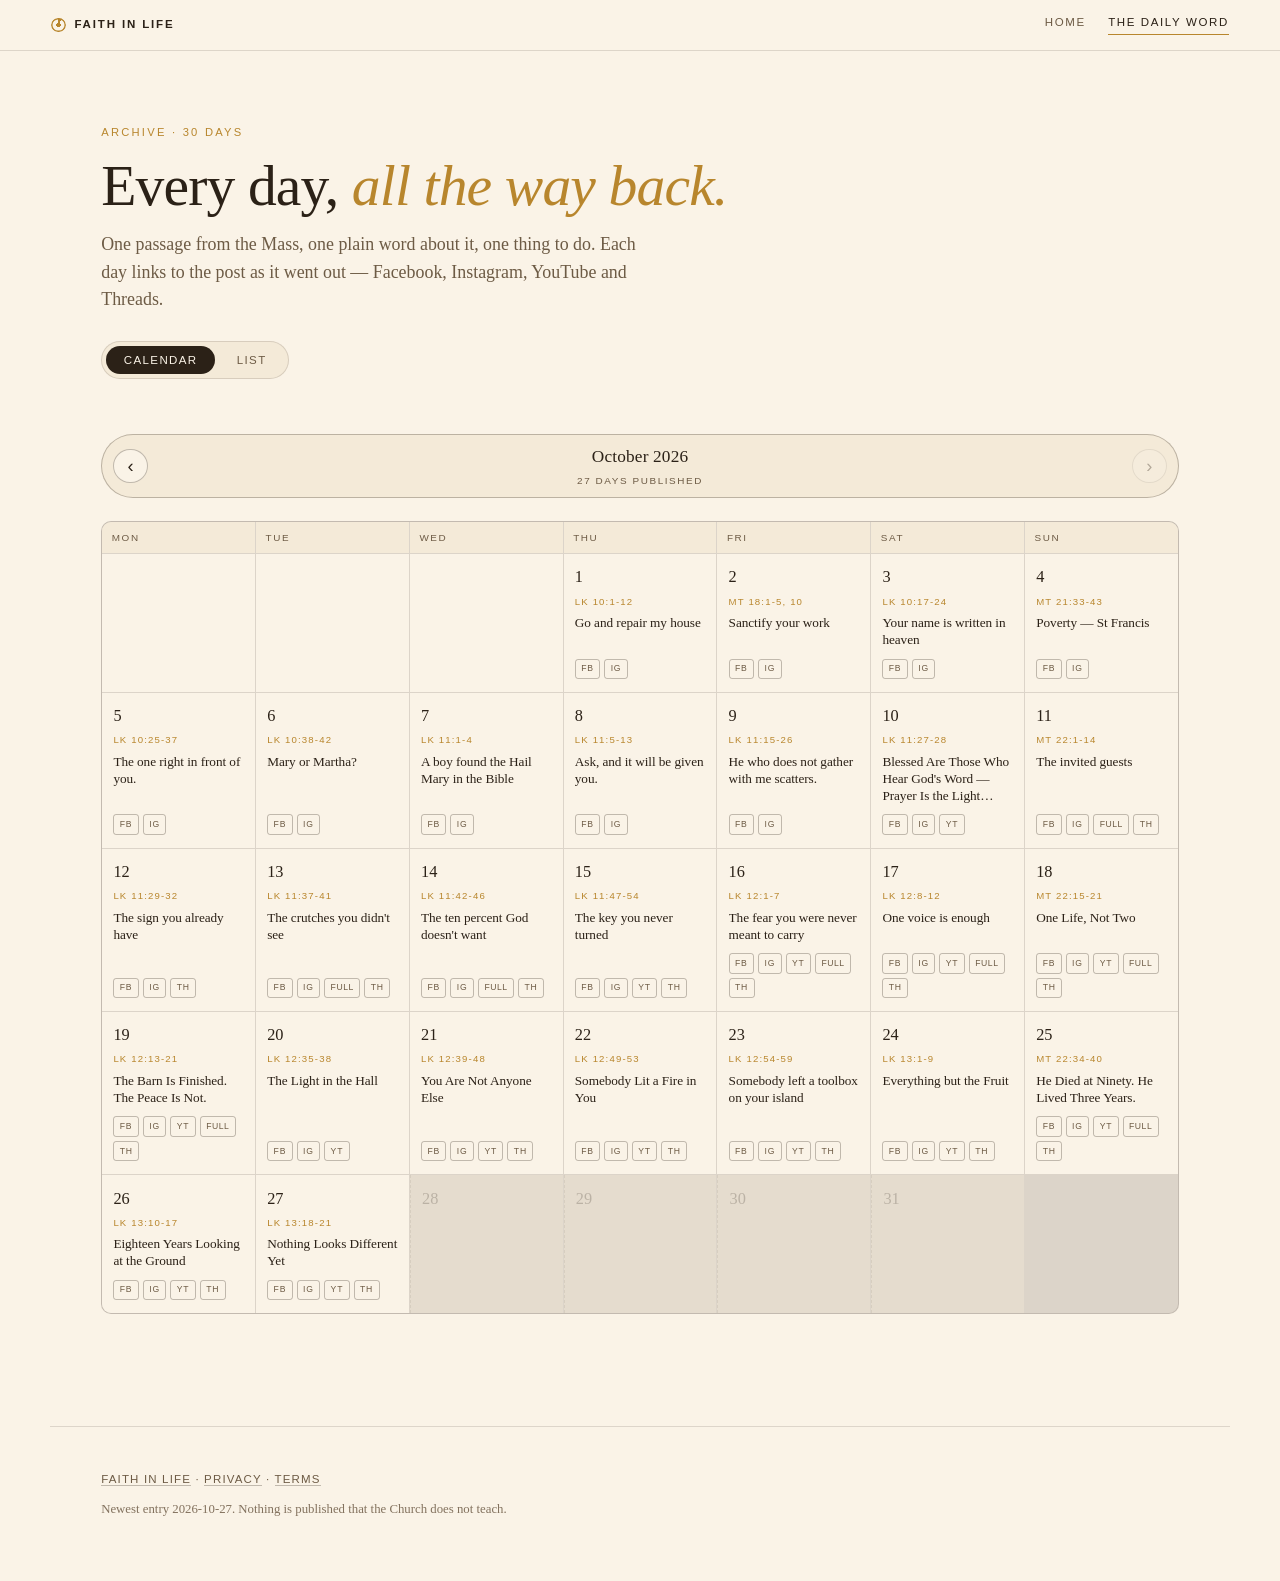
==== commit 38622821: "Refresh The Daily Word archive" ====
--- a/archive.html
+++ b/archive.html
@@ -33,11 +33,11 @@
         <small id="mnav-count"></small></p>
       <button class="mnav" id="mnav-next" type="button" aria-label="Next month">&rsaquo;</button>
     </div>
-    <section class="month" data-month="2026-09" id="m-2026-09"><div class="grid"><div class="dow-head">Mon</div><div class="dow-head">Tue</div><div class="dow-head">Wed</div><div class="dow-head">Thu</div><div class="dow-head">Fri</div><div class="dow-head">Sat</div><div class="dow-head">Sun</div><div class="blank"></div><div class="cell cell--empty"><div class="cell-top"><span class="num">1</span></div><p class="gos">&nbsp;</p></div><div class="cell cell--empty"><div class="cell-top"><span class="num">2</span></div><p class="gos">&nbsp;</p></div><div class="cell cell--empty"><div class="cell-top"><span class="num">3</span></div><p class="gos">&nbsp;</p></div><div class="cell cell--empty"><div class="cell-top"><span class="num">4</span></div><p class="gos">&nbsp;</p></div><div class="cell cell--empty"><div class="cell-top"><span class="num">5</span></div><p class="gos">&nbsp;</p></div><div class="cell cell--empty"><div class="cell-top"><span class="num">6</span></div><p class="gos">&nbsp;</p></div><div class="cell cell--empty"><div class="cell-top"><span class="num">7</span></div><p class="gos">&nbsp;</p></div><div class="cell cell--empty"><div class="cell-top"><span class="num">8</span></div><p class="gos">&nbsp;</p></div><div class="cell cell--empty"><div class="cell-top"><span class="num">9</span></div><p class="gos">&nbsp;</p></div><div class="cell cell--empty"><div class="cell-top"><span class="num">10</span></div><p class="gos">&nbsp;</p></div><div class="cell cell--empty"><div class="cell-top"><span class="num">11</span></div><p class="gos">&nbsp;</p></div><div class="cell cell--empty"><div class="cell-top"><span class="num">12</span></div><p class="gos">&nbsp;</p></div><div class="cell cell--empty"><div class="cell-top"><span class="num">13</span></div><p class="gos">&nbsp;</p></div><div class="cell cell--empty"><div class="cell-top"><span class="num">14</span></div><p class="gos">&nbsp;</p></div><div class="cell cell--empty"><div class="cell-top"><span class="num">15</span></div><p class="gos">&nbsp;</p></div><div class="cell cell--empty"><div class="cell-top"><span class="num">16</span></div><p class="gos">&nbsp;</p></div><div class="cell cell--empty"><div class="cell-top"><span class="num">17</span></div><p class="gos">&nbsp;</p></div><div class="cell cell--empty"><div class="cell-top"><span class="num">18</span></div><p class="gos">&nbsp;</p></div><div class="cell cell--empty"><div class="cell-top"><span class="num">19</span></div><p class="gos">&nbsp;</p></div><div class="cell cell--empty"><div class="cell-top"><span class="num">20</span></div><p class="gos">&nbsp;</p></div><div class="cell cell--empty"><div class="cell-top"><span class="num">21</span></div><p class="gos">&nbsp;</p></div><div class="cell cell--empty"><div class="cell-top"><span class="num">22</span></div><p class="gos">&nbsp;</p></div><div class="cell cell--empty"><div class="cell-top"><span class="num">23</span></div><p class="gos">&nbsp;</p></div><div class="cell cell--empty"><div class="cell-top"><span class="num">24</span></div><p class="gos">&nbsp;</p></div><div class="cell cell--empty"><div class="cell-top"><span class="num">25</span></div><p class="gos">&nbsp;</p></div><div class="cell cell--empty"><div class="cell-top"><span class="num">26</span></div><p class="gos">&nbsp;</p></div><article class="cell" data-date="2026-09-27"><div class="cell-top"><span class="num">27</span></div><p class="gos">Mt 21:28-32</p><h3 class="topic">Change your &#x27;no&#x27; into a &#x27;yes&#x27;</h3><div class="pills"><a class="pill pill--fb" href="https://www.facebook.com/122107287405488358/posts/3580467642108236?substory_index=3580467642108236" target="_blank" rel="noopener" title="Facebook">FB</a></div></article><article class="cell" data-date="2026-09-28"><div class="cell-top"><span class="num">28</span></div><p class="gos">Lk 9:46-50</p><h3 class="topic">Why does their blessing sting?</h3><div class="pills"><a class="pill pill--fb" href="https://www.facebook.com/122107287405488358/posts/122103718785488358" target="_blank" rel="noopener" title="Facebook">FB</a><a class="pill pill--ig" href="https://www.instagram.com/p/Dd2fcJFjYFs/" target="_blank" rel="noopener" title="Instagram">IG</a></div></article><div class="cell cell--empty"><div class="cell-top"><span class="num">29</span></div><p class="gos">&nbsp;</p></div><article class="cell" data-date="2026-09-30"><div class="cell-top"><span class="num">30</span></div><p class="gos">Lk 9:57-62</p><h3 class="topic">The Little Way</h3><div class="pills"><a class="pill pill--fb" href="https://www.facebook.com/122107287405488358/posts/122105739783488358" target="_blank" rel="noopener" title="Facebook">FB</a><a class="pill pill--ig" href="https://www.instagram.com/p/Dd7uj0gDKIm/" target="_blank" rel="noopener" title="Instagram">IG</a></div></article></div></section><section class="month on" data-month="2026-10" id="m-2026-10"><div class="grid"><div class="dow-head">Mon</div><div class="dow-head">Tue</div><div class="dow-head">Wed</div><div class="dow-head">Thu</div><div class="dow-head">Fri</div><div class="dow-head">Sat</div><div class="dow-head">Sun</div><div class="blank"></div><div class="blank"></div><div class="blank"></div><article class="cell" data-date="2026-10-01"><div class="cell-top"><span class="num">1</span></div><p class="gos">Lk 10:1-12</p><h3 class="topic">Go and repair my house</h3><div class="pills"><a class="pill pill--fb" href="https://www.facebook.com/122107287405488358/posts/122106386313488358" target="_blank" rel="noopener" title="Facebook">FB</a><a class="pill pill--ig" href="https://www.instagram.com/p/Dd9VP7aF-Cw/" target="_blank" rel="noopener" title="Instagram">IG</a></div></article><article class="cell" data-date="2026-10-02"><div class="cell-top"><span class="num">2</span></div><p class="gos">Mt 18:1-5, 10</p><h3 class="topic">Sanctify your work</h3><div class="pills"><a class="pill pill--fb" href="https://www.facebook.com/1256469087558927/posts/122107285419488358" target="_blank" rel="noopener" title="Facebook">FB</a><a class="pill pill--ig" href="https://www.instagram.com/p/Dd_V6aDl66g/" target="_blank" rel="noopener" title="Instagram">IG</a></div></article><article class="cell" data-date="2026-10-03"><div class="cell-top"><span class="num">3</span></div><p class="gos">Lk 10:17-24</p><h3 class="topic">Your name is written in heaven</h3><div class="pills"><a class="pill pill--fb" href="https://www.facebook.com/122107287405488358/posts/122108703411488358" target="_blank" rel="noopener" title="Facebook">FB</a><a class="pill pill--ig" href="https://www.instagram.com/p/DeDZmk7je2w/" target="_blank" rel="noopener" title="Instagram">IG</a></div></article><article class="cell" data-date="2026-10-04"><div class="cell-top"><span class="num">4</span></div><p class="gos">Mt 21:33-43</p><h3 class="topic">Poverty — St Francis</h3><div class="pills"><a class="pill pill--fb" href="https://www.facebook.com/122107287405488358/posts/122109220857488358" target="_blank" rel="noopener" title="Facebook">FB</a><a class="pill pill--ig" href="https://www.instagram.com/p/DeFhM3AF1-0/" target="_blank" rel="noopener" title="Instagram">IG</a></div></article><article class="cell" data-date="2026-10-05"><div class="cell-top"><span class="num">5</span></div><p class="gos">Lk 10:25-37</p><h3 class="topic">The one right in front of you.</h3><div class="pills"><a class="pill pill--fb" href="https://www.facebook.com/122107287405488358/posts/122109858039488358" target="_blank" rel="noopener" title="Facebook">FB</a><a class="pill pill--ig" href="https://www.instagram.com/p/DeIpakCjOYP/" target="_blank" rel="noopener" title="Instagram">IG</a></div></article><article class="cell" data-date="2026-10-06"><div class="cell-top"><span class="num">6</span></div><p class="gos">Lk 10:38-42</p><h3 class="topic">Mary or Martha?</h3><div class="pills"><a class="pill pill--fb" href="https://www.facebook.com/1256469087558927/posts/122110384821488358" target="_blank" rel="noopener" title="Facebook">FB</a><a class="pill pill--ig" href="https://www.instagram.com/p/DeLGmeTF-f7/" target="_blank" rel="noopener" title="Instagram">IG</a></div></article><article class="cell" data-date="2026-10-07"><div class="cell-top"><span class="num">7</span></div><p class="gos">Lk 11:1-4</p><h3 class="topic">A boy found the Hail Mary in the Bible</h3><div class="pills"><a class="pill pill--fb" href="https://www.facebook.com/1256469087558927/posts/122110666893488358" target="_blank" rel="noopener" title="Facebook">FB</a><a class="pill pill--ig" href="https://www.instagram.com/p/DeMNxGXjDhu/" target="_blank" rel="noopener" title="Instagram">IG</a></div></article><article class="cell" data-date="2026-10-08"><div class="cell-top"><span class="num">8</span></div><p class="gos">Lk 11:5-13</p><h3 class="topic">Ask, and it will be given you.</h3><div class="pills"><a class="pill pill--fb" href="https://www.facebook.com/1256469087558927/posts/122111229747488358" target="_blank" rel="noopener" title="Facebook">FB</a><a class="pill pill--ig" href="https://www.instagram.com/p/DeOyTgFDeOQ/" target="_blank" rel="noopener" title="Instagram">IG</a></div></article><article class="cell" data-date="2026-10-09"><div class="cell-top"><span class="num">9</span></div><p class="gos">Lk 11:15-26</p><h3 class="topic">He who does not gather with me scatters.</h3><div class="pills"><a class="pill pill--fb" href="https://www.facebook.com/122107287405488358/posts/122112301821488358" target="_blank" rel="noopener" title="Facebook">FB</a><a class="pill pill--ig" href="https://www.instagram.com/p/DeTB0q9Dfcg/" target="_blank" rel="noopener" title="Instagram">IG</a></div></article><article class="cell" data-date="2026-10-10"><div class="cell-top"><span class="num">10</span></div><p class="gos">Lk 11:27-28</p><h3 class="topic">Blessed Are Those Who Hear God&#x27;s Word — Prayer Is the Light Before Every Decision</h3><div class="pills"><a class="pill pill--fb" href="https://www.facebook.com/1256469087558927/posts/122119027761488358" target="_blank" rel="noopener" title="Facebook">FB</a><a class="pill pill--ig" href="https://www.instagram.com/p/De92yCVn9rZ/" target="_blank" rel="noopener" title="Instagram">IG</a><a class="pill pill--yt-short" href="https://www.youtube.com/shorts/WsAviSOvR6I" target="_blank" rel="noopener" title="YouTube Short">YT</a></div></article><article class="cell" data-date="2026-10-11"><div class="cell-top"><span class="num">11</span></div><p class="gos">Mt 22:1-14</p><h3 class="topic">The invited guests</h3><div class="pills"><a class="pill pill--fb" href="https://www.facebook.com/1256469087558927/posts/122112792105488358" target="_blank" rel="noopener" title="Facebook">FB</a><a class="pill pill--ig" href="https://www.instagram.com/p/DeVwyHCDC8p/" target="_blank" rel="noopener" title="Instagram">IG</a><a class="pill pill--yt-long" href="https://www.youtube.com/watch?v=lCEb-tUCuJY" target="_blank" rel="noopener" title="YouTube">FULL</a><a class="pill pill--threads" href="https://www.threads.com/@catholicfaithinlife/post/DenId89mXVW" target="_blank" rel="noopener" title="Threads">TH</a></div></article><article class="cell" data-date="2026-10-12"><div class="cell-top"><span class="num">12</span></div><p class="gos">Lk 11:29-32</p><h3 class="topic">The sign you already have</h3><div class="pills"><a class="pill pill--fb" href="https://www.facebook.com/1256469087558927/posts/122113453095488358" target="_blank" rel="noopener" title="Facebook">FB</a><a class="pill pill--ig" href="https://www.instagram.com/p/DeZFCqlDE22/" target="_blank" rel="noopener" title="Instagram">IG</a><a class="pill pill--threads" href="https://www.threads.com/@catholicfaithinlife/post/DepEFTmFmo9" target="_blank" rel="noopener" title="Threads">TH</a></div></article><article class="cell" data-date="2026-10-13"><div class="cell-top"><span class="num">13</span></div><p class="gos">Lk 11:37-41</p><h3 class="topic">The crutches you didn&#x27;t see</h3><div class="pills"><a class="pill pill--fb" href="https://www.facebook.com/1256469087558927/posts/122114074431488358" target="_blank" rel="noopener" title="Facebook">FB</a><a class="pill pill--ig" href="https://www.instagram.com/p/Debp3JTDd6i/" target="_blank" rel="noopener" title="Instagram">IG</a><a class="pill pill--yt-long" href="https://www.youtube.com/watch?v=aZ5lN2D6U44" target="_blank" rel="noopener" title="YouTube">FULL</a><a class="pill pill--threads" href="https://www.threads.com/@catholicfaithinlife/post/DeptYExmXR4" target="_blank" rel="noopener" title="Threads">TH</a></div></article><article class="cell" data-date="2026-10-14"><div class="cell-top"><span class="num">14</span></div><p class="gos">Lk 11:42-46</p><h3 class="topic">The ten percent God doesn&#x27;t want</h3><div class="pills"><a class="pill pill--fb" href="https://www.facebook.com/1256469087558927/posts/122114585481488358" target="_blank" rel="noopener" title="Facebook">FB</a><a class="pill pill--ig" href="https://www.instagram.com/p/DeeoQHwDd8U/" target="_blank" rel="noopener" title="Instagram">IG</a><a class="pill pill--yt-long" href="https://www.youtube.com/watch?v=NaFXHmb2tYY" target="_blank" rel="noopener" title="YouTube">FULL</a><a class="pill pill--threads" href="https://www.threads.com/@catholicfaithinlife/post/Dero36vFr7p" target="_blank" rel="noopener" title="Threads">TH</a></div></article><article class="cell" data-date="2026-10-15"><div class="cell-top"><span class="num">15</span></div><p class="gos">Lk 11:47-54</p><h3 class="topic">The key you never turned</h3><div class="pills"><a class="pill pill--fb" href="https://www.facebook.com/1256469087558927/posts/122114894385488358" target="_blank" rel="noopener" title="Facebook">FB</a><a class="pill pill--ig" href="https://www.instagram.com/p/Degzd4Sjaeo/" target="_blank" rel="noopener" title="Instagram">IG</a><a class="pill pill--threads" href="https://www.threads.com/@catholicfaithinlife/post/DesSEFBmRix" target="_blank" rel="noopener" title="Threads">TH</a></div></article><article class="cell" data-date="2026-10-16"><div class="cell-top"><span class="num">16</span></div><p class="gos">Lk 12:1-7</p><h3 class="topic">The fear you were never meant to carry</h3><div class="pills"><a class="pill pill--fb" href="https://www.facebook.com/1256469087558927/posts/122115241119488358" target="_blank" rel="noopener" title="Facebook">FB</a><a class="pill pill--ig" href="https://www.instagram.com/p/DejYP6WDbch/" target="_blank" rel="noopener" title="Instagram">IG</a><a class="pill pill--yt-short" href="https://www.youtube.com/shorts/bEX49eyHCjk" target="_blank" rel="noopener" title="YouTube Short">YT</a><a class="pill pill--yt-long" href="https://www.youtube.com/watch?v=XGbSie1sbkA" target="_blank" rel="noopener" title="YouTube">FULL</a><a class="pill pill--threads" href="https://www.threads.com/@catholicfaithinlife/post/DeuNv0nlsDh" target="_blank" rel="noopener" title="Threads">TH</a></div></article><article class="cell" data-date="2026-10-17"><div class="cell-top"><span class="num">17</span></div><p class="gos">Lk 12:8-12</p><h3 class="topic">One voice is enough</h3><div class="pills"><a class="pill pill--fb" href="https://www.facebook.com/1256469087558927/posts/122115643023488358" target="_blank" rel="noopener" title="Facebook">FB</a><a class="pill pill--ig" href="https://www.instagram.com/p/Del9DKLjQCi/" target="_blank" rel="noopener" title="Instagram">IG</a><a class="pill pill--yt-short" href="https://www.youtube.com/shorts/AbOzXZvJxVg" target="_blank" rel="noopener" title="YouTube Short">YT</a><a class="pill pill--yt-long" href="https://www.youtube.com/watch?v=FOUn7BIpAxU" target="_blank" rel="noopener" title="YouTube">FULL</a><a class="pill pill--threads" href="https://www.threads.com/@catholicfaithinlife/post/Del9cdllvRl" target="_blank" rel="noopener" title="Threads">TH</a></div></article><article class="cell" data-date="2026-10-18"><div class="cell-top"><span class="num">18</span></div><p class="gos">Mt 22:15-21</p><h3 class="topic">One Life, Not Two</h3><div class="pills"><a class="pill pill--fb" href="https://www.facebook.com/1256469087558927/posts/122115974505488358" target="_blank" rel="noopener" title="Facebook">FB</a><a class="pill pill--ig" href="https://www.instagram.com/p/DeooMJUDa8u/" target="_blank" rel="noopener" title="Instagram">IG</a><a class="pill pill--yt-short" href="https://www.youtube.com/shorts/P0jpvopHVvI" target="_blank" rel="noopener" title="YouTube Short">YT</a><a class="pill pill--yt-long" href="https://www.youtube.com/watch?v=IgNrQdDNN90" target="_blank" rel="noopener" title="YouTube">FULL</a><a class="pill pill--threads" href="https://www.threads.com/@catholicfaithinlife/post/DeookBelnBf" target="_blank" rel="noopener" title="Threads">TH</a></div></article><article class="cell" data-date="2026-10-19"><div class="cell-top"><span class="num">19</span></div><p class="gos">Lk 12:13-21</p><h3 class="topic">The Barn Is Finished. The Peace Is Not.</h3><div class="pills"><a class="pill pill--fb" href="https://www.facebook.com/1256469087558927/posts/122116307781488358" target="_blank" rel="noopener" title="Facebook">FB</a><a class="pill pill--ig" href="https://www.instagram.com/p/DerGotXF6il/" target="_blank" rel="noopener" title="Instagram">IG</a><a class="pill pill--yt-short" href="https://www.youtube.com/shorts/5z7Xd4KUdRI" target="_blank" rel="noopener" title="YouTube Short">YT</a><a class="pill pill--yt-long" href="https://www.youtube.com/watch?v=LC9dNXQuaew" target="_blank" rel="noopener" title="YouTube">FULL</a><a class="pill pill--threads" href="https://www.threads.com/@catholicfaithinlife/post/DerHDkZll58" target="_blank" rel="noopener" title="Threads">TH</a></div></article><article class="cell" data-date="2026-10-20"><div class="cell-top"><span class="num">20</span></div><p class="gos">Lk 12:35-38</p><h3 class="topic">The Light in the Hall</h3><div class="pills"><a class="pill pill--fb" href="https://www.facebook.com/1256469087558927/posts/122116532787488358" target="_blank" rel="noopener" title="Facebook">FB</a><a class="pill pill--ig" href="https://www.instagram.com/p/DesiQP4DXKc/" target="_blank" rel="noopener" title="Instagram">IG</a><a class="pill pill--yt-short" href="https://www.youtube.com/shorts/8f7GRds17D0" target="_blank" rel="noopener" title="YouTube Short">YT</a></div></article><article class="cell" data-date="2026-10-21"><div class="cell-top"><span class="num">21</span></div><p class="gos">Lk 12:39-48</p><h3 class="topic">You Are Not Anyone Else</h3><div class="pills"><a class="pill pill--fb" href="https://www.facebook.com/1256469087558927/posts/122116870941488358" target="_blank" rel="noopener" title="Facebook">FB</a><a class="pill pill--ig" href="https://www.instagram.com/p/Deu286pjKqX/" target="_blank" rel="noopener" title="Instagram">IG</a><a class="pill pill--yt-short" href="https://www.youtube.com/shorts/g8OBW_1qpRg" target="_blank" rel="noopener" title="YouTube Short">YT</a><a class="pill pill--threads" href="https://www.threads.com/@catholicfaithinlife/post/Deu4HS2lnNb" target="_blank" rel="noopener" title="Threads">TH</a></div></article><article class="cell" data-date="2026-10-22"><div class="cell-top"><span class="num">22</span></div><p class="gos">Lk 12:49-53</p><h3 class="topic">Somebody Lit a Fire in You</h3><div class="pills"><a class="pill pill--fb" href="https://www.facebook.com/1256469087558927/posts/122117328543488358" target="_blank" rel="noopener" title="Facebook">FB</a><a class="pill pill--ig" href="https://www.instagram.com/p/DexbvUpDWsJ/" target="_blank" rel="noopener" title="Instagram">IG</a><a class="pill pill--yt-short" href="https://www.youtube.com/shorts/CUrQCmKuByY" target="_blank" rel="noopener" title="YouTube Short">YT</a><a class="pill pill--threads" href="https://www.threads.com/@catholicfaithinlife/post/DexcHA4n2Y-" target="_blank" rel="noopener" title="Threads">TH</a></div></article><article class="cell" data-date="2026-10-23"><div class="cell-top"><span class="num">23</span></div><p class="gos">Lk 12:54-59</p><h3 class="topic">Somebody left a toolbox on your island</h3><div class="pills"><a class="pill pill--fb" href="https://www.facebook.com/1256469087558927/posts/122117689479488358" target="_blank" rel="noopener" title="Facebook">FB</a><a class="pill pill--ig" href="https://www.instagram.com/p/De0AhtUjUAP/" target="_blank" rel="noopener" title="Instagram">IG</a><a class="pill pill--yt-short" href="https://www.youtube.com/shorts/T1iKTGTfet0" target="_blank" rel="noopener" title="YouTube Short">YT</a><a class="pill pill--threads" href="https://www.threads.com/@catholicfaithinlife/post/De0A5e5Hz2g" target="_blank" rel="noopener" title="Threads">TH</a></div></article><article class="cell" data-date="2026-10-24"><div class="cell-top"><span class="num">24</span></div><p class="gos">Lk 13:1-9</p><h3 class="topic">Everything but the Fruit</h3><div class="pills"><a class="pill pill--fb" href="https://www.facebook.com/1256469087558927/posts/122118090075488358" target="_blank" rel="noopener" title="Facebook">FB</a><a class="pill pill--ig" href="https://www.instagram.com/p/De23sr6DR1C/" target="_blank" rel="noopener" title="Instagram">IG</a><a class="pill pill--yt-short" href="https://www.youtube.com/shorts/dpyIuSlJ6k4" target="_blank" rel="noopener" title="YouTube Short">YT</a><a class="pill pill--threads" href="https://www.threads.com/@catholicfaithinlife/post/De24H2zFSZD" target="_blank" rel="noopener" title="Threads">TH</a></div></article><article class="cell" data-date="2026-10-25"><div class="cell-top"><span class="num">25</span></div><p class="gos">Mt 22:34-40</p><h3 class="topic">He Died at Ninety. He Lived Three Years.</h3><div class="pills"><a class="pill pill--fb" href="https://www.facebook.com/1256469087558927/posts/122118385227488358" target="_blank" rel="noopener" title="Facebook">FB</a><a class="pill pill--ig" href="https://www.instagram.com/p/De5KNuhjTGV/" target="_blank" rel="noopener" title="Instagram">IG</a><a class="pill pill--yt-short" href="https://www.youtube.com/shorts/sk4lVL9I8K4" target="_blank" rel="noopener" title="YouTube Short">YT</a><a class="pill pill--yt-long" href="https://www.youtube.com/watch?v=d-J8nq8NEpQ" target="_blank" rel="noopener" title="YouTube">FULL</a><a class="pill pill--threads" href="https://www.threads.com/@catholicfaithinlife/post/De5Kwy4G0kw" target="_blank" rel="noopener" title="Threads">TH</a></div></article><article class="cell" data-date="2026-10-26"><div class="cell-top"><span class="num">26</span></div><p class="gos">Lk 13:10-17</p><h3 class="topic">Eighteen Years Looking at the Ground</h3><div class="pills"><a class="pill pill--fb" href="https://www.facebook.com/1256469087558927/posts/122118709293488358" target="_blank" rel="noopener" title="Facebook">FB</a><a class="pill pill--ig" href="https://www.instagram.com/p/De7u_KuD84i/" target="_blank" rel="noopener" title="Instagram">IG</a><a class="pill pill--yt-short" href="https://www.youtube.com/shorts/yCG1eZQDvlE" target="_blank" rel="noopener" title="YouTube Short">YT</a><a class="pill pill--threads" href="https://www.threads.com/@catholicfaithinlife/post/De7vaQHm1P8" target="_blank" rel="noopener" title="Threads">TH</a></div></article><article class="cell" data-date="2026-10-27"><div class="cell-top"><span class="num">27</span></div><p class="gos">Lk 13:18-21</p><h3 class="topic">Nothing Looks Different Yet</h3><div class="pills"><a class="pill pill--fb" href="https://www.facebook.com/1256469087558927/posts/122119090047488358" target="_blank" rel="noopener" title="Facebook">FB</a><a class="pill pill--ig" href="https://www.instagram.com/p/De-TydEm9We/" target="_blank" rel="noopener" title="Instagram">IG</a><a class="pill pill--yt-short" href="https://www.youtube.com/shorts/52RcQpo29y4" target="_blank" rel="noopener" title="YouTube Short">YT</a><a class="pill pill--threads" href="https://www.threads.com/@catholicfaithinlife/post/De-UOFzm-hs" target="_blank" rel="noopener" title="Threads">TH</a></div></article><div class="cell cell--empty cell--ahead"><div class="cell-top"><span class="num">28</span></div><p class="gos">&nbsp;</p></div><div class="cell cell--empty cell--ahead"><div class="cell-top"><span class="num">29</span></div><p class="gos">&nbsp;</p></div><div class="cell cell--empty cell--ahead"><div class="cell-top"><span class="num">30</span></div><p class="gos">&nbsp;</p></div><div class="cell cell--empty cell--ahead"><div class="cell-top"><span class="num">31</span></div><p class="gos">&nbsp;</p></div></div></section>
+    <section class="month" data-month="2026-09" id="m-2026-09"><div class="grid"><div class="dow-head">Mon</div><div class="dow-head">Tue</div><div class="dow-head">Wed</div><div class="dow-head">Thu</div><div class="dow-head">Fri</div><div class="dow-head">Sat</div><div class="dow-head">Sun</div><div class="blank"></div><div class="cell cell--empty"><div class="cell-top"><span class="num">1</span></div><p class="gos">&nbsp;</p></div><div class="cell cell--empty"><div class="cell-top"><span class="num">2</span></div><p class="gos">&nbsp;</p></div><div class="cell cell--empty"><div class="cell-top"><span class="num">3</span></div><p class="gos">&nbsp;</p></div><div class="cell cell--empty"><div class="cell-top"><span class="num">4</span></div><p class="gos">&nbsp;</p></div><div class="cell cell--empty"><div class="cell-top"><span class="num">5</span></div><p class="gos">&nbsp;</p></div><div class="cell cell--empty"><div class="cell-top"><span class="num">6</span></div><p class="gos">&nbsp;</p></div><div class="cell cell--empty"><div class="cell-top"><span class="num">7</span></div><p class="gos">&nbsp;</p></div><div class="cell cell--empty"><div class="cell-top"><span class="num">8</span></div><p class="gos">&nbsp;</p></div><div class="cell cell--empty"><div class="cell-top"><span class="num">9</span></div><p class="gos">&nbsp;</p></div><div class="cell cell--empty"><div class="cell-top"><span class="num">10</span></div><p class="gos">&nbsp;</p></div><div class="cell cell--empty"><div class="cell-top"><span class="num">11</span></div><p class="gos">&nbsp;</p></div><div class="cell cell--empty"><div class="cell-top"><span class="num">12</span></div><p class="gos">&nbsp;</p></div><div class="cell cell--empty"><div class="cell-top"><span class="num">13</span></div><p class="gos">&nbsp;</p></div><div class="cell cell--empty"><div class="cell-top"><span class="num">14</span></div><p class="gos">&nbsp;</p></div><div class="cell cell--empty"><div class="cell-top"><span class="num">15</span></div><p class="gos">&nbsp;</p></div><div class="cell cell--empty"><div class="cell-top"><span class="num">16</span></div><p class="gos">&nbsp;</p></div><div class="cell cell--empty"><div class="cell-top"><span class="num">17</span></div><p class="gos">&nbsp;</p></div><div class="cell cell--empty"><div class="cell-top"><span class="num">18</span></div><p class="gos">&nbsp;</p></div><div class="cell cell--empty"><div class="cell-top"><span class="num">19</span></div><p class="gos">&nbsp;</p></div><div class="cell cell--empty"><div class="cell-top"><span class="num">20</span></div><p class="gos">&nbsp;</p></div><div class="cell cell--empty"><div class="cell-top"><span class="num">21</span></div><p class="gos">&nbsp;</p></div><div class="cell cell--empty"><div class="cell-top"><span class="num">22</span></div><p class="gos">&nbsp;</p></div><div class="cell cell--empty"><div class="cell-top"><span class="num">23</span></div><p class="gos">&nbsp;</p></div><div class="cell cell--empty"><div class="cell-top"><span class="num">24</span></div><p class="gos">&nbsp;</p></div><div class="cell cell--empty"><div class="cell-top"><span class="num">25</span></div><p class="gos">&nbsp;</p></div><div class="cell cell--empty"><div class="cell-top"><span class="num">26</span></div><p class="gos">&nbsp;</p></div><article class="cell" data-date="2026-09-27"><div class="cell-top"><span class="num">27</span></div><p class="gos">Mt 21:28-32</p><h3 class="topic">Change your &#x27;no&#x27; into a &#x27;yes&#x27;</h3><div class="pills"><a class="pill pill--fb" href="https://www.facebook.com/122107287405488358/posts/3580467642108236?substory_index=3580467642108236" target="_blank" rel="noopener" title="Facebook">FB</a></div></article><article class="cell" data-date="2026-09-28"><div class="cell-top"><span class="num">28</span></div><p class="gos">Lk 9:46-50</p><h3 class="topic">Why does their blessing sting?</h3><div class="pills"><a class="pill pill--fb" href="https://www.facebook.com/122107287405488358/posts/122103718785488358" target="_blank" rel="noopener" title="Facebook">FB</a><a class="pill pill--ig" href="https://www.instagram.com/p/Dd2fcJFjYFs/" target="_blank" rel="noopener" title="Instagram">IG</a></div></article><div class="cell cell--empty"><div class="cell-top"><span class="num">29</span></div><p class="gos">&nbsp;</p></div><article class="cell" data-date="2026-09-30"><div class="cell-top"><span class="num">30</span></div><p class="gos">Lk 9:57-62</p><h3 class="topic">The Little Way</h3><div class="pills"><a class="pill pill--fb" href="https://www.facebook.com/122107287405488358/posts/122105739783488358" target="_blank" rel="noopener" title="Facebook">FB</a><a class="pill pill--ig" href="https://www.instagram.com/p/Dd7uj0gDKIm/" target="_blank" rel="noopener" title="Instagram">IG</a></div></article></div></section><section class="month on" data-month="2026-10" id="m-2026-10"><div class="grid"><div class="dow-head">Mon</div><div class="dow-head">Tue</div><div class="dow-head">Wed</div><div class="dow-head">Thu</div><div class="dow-head">Fri</div><div class="dow-head">Sat</div><div class="dow-head">Sun</div><div class="blank"></div><div class="blank"></div><div class="blank"></div><article class="cell" data-date="2026-10-01"><div class="cell-top"><span class="num">1</span></div><p class="gos">Lk 10:1-12</p><h3 class="topic">Go and repair my house</h3><div class="pills"><a class="pill pill--fb" href="https://www.facebook.com/122107287405488358/posts/122106386313488358" target="_blank" rel="noopener" title="Facebook">FB</a><a class="pill pill--ig" href="https://www.instagram.com/p/Dd9VP7aF-Cw/" target="_blank" rel="noopener" title="Instagram">IG</a></div></article><article class="cell" data-date="2026-10-02"><div class="cell-top"><span class="num">2</span></div><p class="gos">Mt 18:1-5, 10</p><h3 class="topic">Sanctify your work</h3><div class="pills"><a class="pill pill--fb" href="https://www.facebook.com/1256469087558927/posts/122107285419488358" target="_blank" rel="noopener" title="Facebook">FB</a><a class="pill pill--ig" href="https://www.instagram.com/p/Dd_V6aDl66g/" target="_blank" rel="noopener" title="Instagram">IG</a></div></article><article class="cell" data-date="2026-10-03"><div class="cell-top"><span class="num">3</span></div><p class="gos">Lk 10:17-24</p><h3 class="topic">Your name is written in heaven</h3><div class="pills"><a class="pill pill--fb" href="https://www.facebook.com/122107287405488358/posts/122108703411488358" target="_blank" rel="noopener" title="Facebook">FB</a><a class="pill pill--ig" href="https://www.instagram.com/p/DeDZmk7je2w/" target="_blank" rel="noopener" title="Instagram">IG</a></div></article><article class="cell" data-date="2026-10-04"><div class="cell-top"><span class="num">4</span></div><p class="gos">Mt 21:33-43</p><h3 class="topic">Poverty — St Francis</h3><div class="pills"><a class="pill pill--fb" href="https://www.facebook.com/122107287405488358/posts/122109220857488358" target="_blank" rel="noopener" title="Facebook">FB</a><a class="pill pill--ig" href="https://www.instagram.com/p/DeFhM3AF1-0/" target="_blank" rel="noopener" title="Instagram">IG</a></div></article><article class="cell" data-date="2026-10-05"><div class="cell-top"><span class="num">5</span></div><p class="gos">Lk 10:25-37</p><h3 class="topic">The one right in front of you.</h3><div class="pills"><a class="pill pill--fb" href="https://www.facebook.com/122107287405488358/posts/122109858039488358" target="_blank" rel="noopener" title="Facebook">FB</a><a class="pill pill--ig" href="https://www.instagram.com/p/DeIpakCjOYP/" target="_blank" rel="noopener" title="Instagram">IG</a></div></article><article class="cell" data-date="2026-10-06"><div class="cell-top"><span class="num">6</span></div><p class="gos">Lk 10:38-42</p><h3 class="topic">Mary or Martha?</h3><div class="pills"><a class="pill pill--fb" href="https://www.facebook.com/1256469087558927/posts/122110384821488358" target="_blank" rel="noopener" title="Facebook">FB</a><a class="pill pill--ig" href="https://www.instagram.com/p/DeLGmeTF-f7/" target="_blank" rel="noopener" title="Instagram">IG</a></div></article><article class="cell" data-date="2026-10-07"><div class="cell-top"><span class="num">7</span></div><p class="gos">Lk 11:1-4</p><h3 class="topic">A boy found the Hail Mary in the Bible</h3><div class="pills"><a class="pill pill--fb" href="https://www.facebook.com/1256469087558927/posts/122110666893488358" target="_blank" rel="noopener" title="Facebook">FB</a><a class="pill pill--ig" href="https://www.instagram.com/p/DeMNxGXjDhu/" target="_blank" rel="noopener" title="Instagram">IG</a></div></article><article class="cell" data-date="2026-10-08"><div class="cell-top"><span class="num">8</span></div><p class="gos">Lk 11:5-13</p><h3 class="topic">Ask, and it will be given you.</h3><div class="pills"><a class="pill pill--fb" href="https://www.facebook.com/1256469087558927/posts/122111229747488358" target="_blank" rel="noopener" title="Facebook">FB</a><a class="pill pill--ig" href="https://www.instagram.com/p/DeOyTgFDeOQ/" target="_blank" rel="noopener" title="Instagram">IG</a></div></article><article class="cell" data-date="2026-10-09"><div class="cell-top"><span class="num">9</span></div><p class="gos">Lk 11:15-26</p><h3 class="topic">He who does not gather with me scatters.</h3><div class="pills"><a class="pill pill--fb" href="https://www.facebook.com/122107287405488358/posts/122112301821488358" target="_blank" rel="noopener" title="Facebook">FB</a><a class="pill pill--ig" href="https://www.instagram.com/p/DeTB0q9Dfcg/" target="_blank" rel="noopener" title="Instagram">IG</a></div></article><article class="cell" data-date="2026-10-10"><div class="cell-top"><span class="num">10</span></div><p class="gos">Lk 11:27-28</p><h3 class="topic">Blessed Are Those Who Hear God&#x27;s Word — Prayer Is the Light Before Every Decision</h3><div class="pills"><a class="pill pill--fb" href="https://www.facebook.com/1256469087558927/posts/122119027761488358" target="_blank" rel="noopener" title="Facebook">FB</a><a class="pill pill--ig" href="https://www.instagram.com/p/De92yCVn9rZ/" target="_blank" rel="noopener" title="Instagram">IG</a><a class="pill pill--yt-short" href="https://www.youtube.com/shorts/WsAviSOvR6I" target="_blank" rel="noopener" title="YouTube Short">YT</a></div></article><article class="cell" data-date="2026-10-11"><div class="cell-top"><span class="num">11</span></div><p class="gos">Mt 22:1-14</p><h3 class="topic">The invited guests</h3><div class="pills"><a class="pill pill--fb" href="https://www.facebook.com/1256469087558927/posts/122112792105488358" target="_blank" rel="noopener" title="Facebook">FB</a><a class="pill pill--ig" href="https://www.instagram.com/p/DeVwyHCDC8p/" target="_blank" rel="noopener" title="Instagram">IG</a><a class="pill pill--yt-long" href="https://www.youtube.com/watch?v=lCEb-tUCuJY" target="_blank" rel="noopener" title="YouTube">FULL</a><a class="pill pill--threads" href="https://www.threads.com/@catholicfaithinlife/post/DenId89mXVW" target="_blank" rel="noopener" title="Threads">TH</a></div></article><article class="cell" data-date="2026-10-12"><div class="cell-top"><span class="num">12</span></div><p class="gos">Lk 11:29-32</p><h3 class="topic">The sign you already have</h3><div class="pills"><a class="pill pill--fb" href="https://www.facebook.com/1256469087558927/posts/122113453095488358" target="_blank" rel="noopener" title="Facebook">FB</a><a class="pill pill--ig" href="https://www.instagram.com/p/DeZFCqlDE22/" target="_blank" rel="noopener" title="Instagram">IG</a><a class="pill pill--threads" href="https://www.threads.com/@catholicfaithinlife/post/DepEFTmFmo9" target="_blank" rel="noopener" title="Threads">TH</a></div></article><article class="cell" data-date="2026-10-13"><div class="cell-top"><span class="num">13</span></div><p class="gos">Lk 11:37-41</p><h3 class="topic">The crutches you didn&#x27;t see</h3><div class="pills"><a class="pill pill--fb" href="https://www.facebook.com/1256469087558927/posts/122114074431488358" target="_blank" rel="noopener" title="Facebook">FB</a><a class="pill pill--ig" href="https://www.instagram.com/p/Debp3JTDd6i/" target="_blank" rel="noopener" title="Instagram">IG</a><a class="pill pill--yt-long" href="https://www.youtube.com/watch?v=aZ5lN2D6U44" target="_blank" rel="noopener" title="YouTube">FULL</a><a class="pill pill--threads" href="https://www.threads.com/@catholicfaithinlife/post/DeptYExmXR4" target="_blank" rel="noopener" title="Threads">TH</a></div></article><article class="cell" data-date="2026-10-14"><div class="cell-top"><span class="num">14</span></div><p class="gos">Lk 11:42-46</p><h3 class="topic">The ten percent God doesn&#x27;t want</h3><div class="pills"><a class="pill pill--fb" href="https://www.facebook.com/1256469087558927/posts/122114585481488358" target="_blank" rel="noopener" title="Facebook">FB</a><a class="pill pill--ig" href="https://www.instagram.com/p/DeeoQHwDd8U/" target="_blank" rel="noopener" title="Instagram">IG</a><a class="pill pill--yt-long" href="https://www.youtube.com/watch?v=NaFXHmb2tYY" target="_blank" rel="noopener" title="YouTube">FULL</a><a class="pill pill--threads" href="https://www.threads.com/@catholicfaithinlife/post/Dero36vFr7p" target="_blank" rel="noopener" title="Threads">TH</a></div></article><article class="cell" data-date="2026-10-15"><div class="cell-top"><span class="num">15</span></div><p class="gos">Lk 11:47-54</p><h3 class="topic">The key you never turned</h3><div class="pills"><a class="pill pill--fb" href="https://www.facebook.com/1256469087558927/posts/122114894385488358" target="_blank" rel="noopener" title="Facebook">FB</a><a class="pill pill--ig" href="https://www.instagram.com/p/Degzd4Sjaeo/" target="_blank" rel="noopener" title="Instagram">IG</a><a class="pill pill--yt-short" href="https://www.youtube.com/shorts/_xIu60pGFC8" target="_blank" rel="noopener" title="YouTube Short">YT</a><a class="pill pill--threads" href="https://www.threads.com/@catholicfaithinlife/post/DesSEFBmRix" target="_blank" rel="noopener" title="Threads">TH</a></div></article><article class="cell" data-date="2026-10-16"><div class="cell-top"><span class="num">16</span></div><p class="gos">Lk 12:1-7</p><h3 class="topic">The fear you were never meant to carry</h3><div class="pills"><a class="pill pill--fb" href="https://www.facebook.com/1256469087558927/posts/122115241119488358" target="_blank" rel="noopener" title="Facebook">FB</a><a class="pill pill--ig" href="https://www.instagram.com/p/DejYP6WDbch/" target="_blank" rel="noopener" title="Instagram">IG</a><a class="pill pill--yt-short" href="https://www.youtube.com/shorts/bEX49eyHCjk" target="_blank" rel="noopener" title="YouTube Short">YT</a><a class="pill pill--yt-long" href="https://www.youtube.com/watch?v=XGbSie1sbkA" target="_blank" rel="noopener" title="YouTube">FULL</a><a class="pill pill--threads" href="https://www.threads.com/@catholicfaithinlife/post/DeuNv0nlsDh" target="_blank" rel="noopener" title="Threads">TH</a></div></article><article class="cell" data-date="2026-10-17"><div class="cell-top"><span class="num">17</span></div><p class="gos">Lk 12:8-12</p><h3 class="topic">One voice is enough</h3><div class="pills"><a class="pill pill--fb" href="https://www.facebook.com/1256469087558927/posts/122115643023488358" target="_blank" rel="noopener" title="Facebook">FB</a><a class="pill pill--ig" href="https://www.instagram.com/p/Del9DKLjQCi/" target="_blank" rel="noopener" title="Instagram">IG</a><a class="pill pill--yt-short" href="https://www.youtube.com/shorts/AbOzXZvJxVg" target="_blank" rel="noopener" title="YouTube Short">YT</a><a class="pill pill--yt-long" href="https://www.youtube.com/watch?v=FOUn7BIpAxU" target="_blank" rel="noopener" title="YouTube">FULL</a><a class="pill pill--threads" href="https://www.threads.com/@catholicfaithinlife/post/Del9cdllvRl" target="_blank" rel="noopener" title="Threads">TH</a></div></article><article class="cell" data-date="2026-10-18"><div class="cell-top"><span class="num">18</span></div><p class="gos">Mt 22:15-21</p><h3 class="topic">One Life, Not Two</h3><div class="pills"><a class="pill pill--fb" href="https://www.facebook.com/1256469087558927/posts/122115974505488358" target="_blank" rel="noopener" title="Facebook">FB</a><a class="pill pill--ig" href="https://www.instagram.com/p/DeooMJUDa8u/" target="_blank" rel="noopener" title="Instagram">IG</a><a class="pill pill--yt-short" href="https://www.youtube.com/shorts/P0jpvopHVvI" target="_blank" rel="noopener" title="YouTube Short">YT</a><a class="pill pill--yt-long" href="https://www.youtube.com/watch?v=IgNrQdDNN90" target="_blank" rel="noopener" title="YouTube">FULL</a><a class="pill pill--threads" href="https://www.threads.com/@catholicfaithinlife/post/DeookBelnBf" target="_blank" rel="noopener" title="Threads">TH</a></div></article><article class="cell" data-date="2026-10-19"><div class="cell-top"><span class="num">19</span></div><p class="gos">Lk 12:13-21</p><h3 class="topic">The Barn Is Finished. The Peace Is Not.</h3><div class="pills"><a class="pill pill--fb" href="https://www.facebook.com/1256469087558927/posts/122116307781488358" target="_blank" rel="noopener" title="Facebook">FB</a><a class="pill pill--ig" href="https://www.instagram.com/p/DerGotXF6il/" target="_blank" rel="noopener" title="Instagram">IG</a><a class="pill pill--yt-short" href="https://www.youtube.com/shorts/5z7Xd4KUdRI" target="_blank" rel="noopener" title="YouTube Short">YT</a><a class="pill pill--yt-long" href="https://www.youtube.com/watch?v=LC9dNXQuaew" target="_blank" rel="noopener" title="YouTube">FULL</a><a class="pill pill--threads" href="https://www.threads.com/@catholicfaithinlife/post/DerHDkZll58" target="_blank" rel="noopener" title="Threads">TH</a></div></article><article class="cell" data-date="2026-10-20"><div class="cell-top"><span class="num">20</span></div><p class="gos">Lk 12:35-38</p><h3 class="topic">The Light in the Hall</h3><div class="pills"><a class="pill pill--fb" href="https://www.facebook.com/1256469087558927/posts/122116532787488358" target="_blank" rel="noopener" title="Facebook">FB</a><a class="pill pill--ig" href="https://www.instagram.com/p/DesiQP4DXKc/" target="_blank" rel="noopener" title="Instagram">IG</a><a class="pill pill--yt-short" href="https://www.youtube.com/shorts/8f7GRds17D0" target="_blank" rel="noopener" title="YouTube Short">YT</a></div></article><article class="cell" data-date="2026-10-21"><div class="cell-top"><span class="num">21</span></div><p class="gos">Lk 12:39-48</p><h3 class="topic">You Are Not Anyone Else</h3><div class="pills"><a class="pill pill--fb" href="https://www.facebook.com/1256469087558927/posts/122116870941488358" target="_blank" rel="noopener" title="Facebook">FB</a><a class="pill pill--ig" href="https://www.instagram.com/p/Deu286pjKqX/" target="_blank" rel="noopener" title="Instagram">IG</a><a class="pill pill--yt-short" href="https://www.youtube.com/shorts/g8OBW_1qpRg" target="_blank" rel="noopener" title="YouTube Short">YT</a><a class="pill pill--threads" href="https://www.threads.com/@catholicfaithinlife/post/Deu4HS2lnNb" target="_blank" rel="noopener" title="Threads">TH</a></div></article><article class="cell" data-date="2026-10-22"><div class="cell-top"><span class="num">22</span></div><p class="gos">Lk 12:49-53</p><h3 class="topic">Somebody Lit a Fire in You</h3><div class="pills"><a class="pill pill--fb" href="https://www.facebook.com/1256469087558927/posts/122117328543488358" target="_blank" rel="noopener" title="Facebook">FB</a><a class="pill pill--ig" href="https://www.instagram.com/p/DexbvUpDWsJ/" target="_blank" rel="noopener" title="Instagram">IG</a><a class="pill pill--yt-short" href="https://www.youtube.com/shorts/CUrQCmKuByY" target="_blank" rel="noopener" title="YouTube Short">YT</a><a class="pill pill--threads" href="https://www.threads.com/@catholicfaithinlife/post/DexcHA4n2Y-" target="_blank" rel="noopener" title="Threads">TH</a></div></article><article class="cell" data-date="2026-10-23"><div class="cell-top"><span class="num">23</span></div><p class="gos">Lk 12:54-59</p><h3 class="topic">Somebody left a toolbox on your island</h3><div class="pills"><a class="pill pill--fb" href="https://www.facebook.com/1256469087558927/posts/122117689479488358" target="_blank" rel="noopener" title="Facebook">FB</a><a class="pill pill--ig" href="https://www.instagram.com/p/De0AhtUjUAP/" target="_blank" rel="noopener" title="Instagram">IG</a><a class="pill pill--yt-short" href="https://www.youtube.com/shorts/T1iKTGTfet0" target="_blank" rel="noopener" title="YouTube Short">YT</a><a class="pill pill--threads" href="https://www.threads.com/@catholicfaithinlife/post/De0A5e5Hz2g" target="_blank" rel="noopener" title="Threads">TH</a></div></article><article class="cell" data-date="2026-10-24"><div class="cell-top"><span class="num">24</span></div><p class="gos">Lk 13:1-9</p><h3 class="topic">Everything but the Fruit</h3><div class="pills"><a class="pill pill--fb" href="https://www.facebook.com/1256469087558927/posts/122118090075488358" target="_blank" rel="noopener" title="Facebook">FB</a><a class="pill pill--ig" href="https://www.instagram.com/p/De23sr6DR1C/" target="_blank" rel="noopener" title="Instagram">IG</a><a class="pill pill--yt-short" href="https://www.youtube.com/shorts/dpyIuSlJ6k4" target="_blank" rel="noopener" title="YouTube Short">YT</a><a class="pill pill--threads" href="https://www.threads.com/@catholicfaithinlife/post/De24H2zFSZD" target="_blank" rel="noopener" title="Threads">TH</a></div></article><article class="cell" data-date="2026-10-25"><div class="cell-top"><span class="num">25</span></div><p class="gos">Mt 22:34-40</p><h3 class="topic">He Died at Ninety. He Lived Three Years.</h3><div class="pills"><a class="pill pill--fb" href="https://www.facebook.com/1256469087558927/posts/122118385227488358" target="_blank" rel="noopener" title="Facebook">FB</a><a class="pill pill--ig" href="https://www.instagram.com/p/De5KNuhjTGV/" target="_blank" rel="noopener" title="Instagram">IG</a><a class="pill pill--yt-short" href="https://www.youtube.com/shorts/sk4lVL9I8K4" target="_blank" rel="noopener" title="YouTube Short">YT</a><a class="pill pill--yt-long" href="https://www.youtube.com/watch?v=d-J8nq8NEpQ" target="_blank" rel="noopener" title="YouTube">FULL</a><a class="pill pill--threads" href="https://www.threads.com/@catholicfaithinlife/post/De5Kwy4G0kw" target="_blank" rel="noopener" title="Threads">TH</a></div></article><article class="cell" data-date="2026-10-26"><div class="cell-top"><span class="num">26</span></div><p class="gos">Lk 13:10-17</p><h3 class="topic">Eighteen Years Looking at the Ground</h3><div class="pills"><a class="pill pill--fb" href="https://www.facebook.com/1256469087558927/posts/122118709293488358" target="_blank" rel="noopener" title="Facebook">FB</a><a class="pill pill--ig" href="https://www.instagram.com/p/De7u_KuD84i/" target="_blank" rel="noopener" title="Instagram">IG</a><a class="pill pill--yt-short" href="https://www.youtube.com/shorts/yCG1eZQDvlE" target="_blank" rel="noopener" title="YouTube Short">YT</a><a class="pill pill--threads" href="https://www.threads.com/@catholicfaithinlife/post/De7vaQHm1P8" target="_blank" rel="noopener" title="Threads">TH</a></div></article><article class="cell" data-date="2026-10-27"><div class="cell-top"><span class="num">27</span></div><p class="gos">Lk 13:18-21</p><h3 class="topic">Nothing Looks Different Yet</h3><div class="pills"><a class="pill pill--fb" href="https://www.facebook.com/1256469087558927/posts/122119090047488358" target="_blank" rel="noopener" title="Facebook">FB</a><a class="pill pill--ig" href="https://www.instagram.com/p/De-TydEm9We/" target="_blank" rel="noopener" title="Instagram">IG</a><a class="pill pill--yt-short" href="https://www.youtube.com/shorts/52RcQpo29y4" target="_blank" rel="noopener" title="YouTube Short">YT</a><a class="pill pill--threads" href="https://www.threads.com/@catholicfaithinlife/post/De-UOFzm-hs" target="_blank" rel="noopener" title="Threads">TH</a></div></article><div class="cell cell--empty cell--ahead"><div class="cell-top"><span class="num">28</span></div><p class="gos">&nbsp;</p></div><div class="cell cell--empty cell--ahead"><div class="cell-top"><span class="num">29</span></div><p class="gos">&nbsp;</p></div><div class="cell cell--empty cell--ahead"><div class="cell-top"><span class="num">30</span></div><p class="gos">&nbsp;</p></div><div class="cell cell--empty cell--ahead"><div class="cell-top"><span class="num">31</span></div><p class="gos">&nbsp;</p></div></div></section>
   </div>
 
   <div id="list-view" class="view">
-    <article class="row"><div class="row-when"><span class="rd">27</span><span class="rm">Oct 2026</span><span class="rday">Tue</span></div><div class="row-body"><p class="gos">Lk 13:18-21</p><h3 class="topic">Nothing Looks Different Yet</h3><p class="thesis">The parable taken at the point where it actually hurts. You have kept the ten minutes; the defects are the same; nothing is visibly different. iPray with the Gospel says plainly that during the first months roots are growing and you can see nothing — and that this is exactly where people stop watering. ICWG answers the disappointment in one line: it is good for you even though those earthbound eye</p><div class="pills"><a class="pill pill--fb" href="https://www.facebook.com/1256469087558927/posts/122119090047488358" target="_blank" rel="noopener" title="Facebook">FB</a><a class="pill pill--ig" href="https://www.instagram.com/p/De-TydEm9We/" target="_blank" rel="noopener" title="Instagram">IG</a><a class="pill pill--yt-short" href="https://www.youtube.com/shorts/52RcQpo29y4" target="_blank" rel="noopener" title="YouTube Short">YT</a><a class="pill pill--threads" href="https://www.threads.com/@catholicfaithinlife/post/De-UOFzm-hs" target="_blank" rel="noopener" title="Threads">TH</a><a class="pill pill--ig-reel" href="https://www.instagram.com/reel/De-T7dGgaGD/" target="_blank" rel="noopener" title="Reel">REEL</a><a class="pill pill--ig-single" href="https://www.instagram.com/p/De-T23Wl0ma/" target="_blank" rel="noopener" title="Single">SINGLE</a></div></div></article><article class="row"><div class="row-when"><span class="rd">26</span><span class="rm">Oct 2026</span><span class="rday">Mon</span></div><div class="row-body"><p class="gos">Lk 13:10-17</p><h3 class="topic">Eighteen Years Looking at the Ground</h3><p class="thesis">The Gospel&#x27;s own image, taken at face value: a woman bent double, able only to see the ground and her own feet, straightened by one sentence and two hands. iPray names what bends a person — sin carried on the shoulders — and what straightens them — a few minutes in a confessional. The post ends with a named hour this week, not a feeling.</p><div class="pills"><a class="pill pill--fb" href="https://www.facebook.com/1256469087558927/posts/122118709293488358" target="_blank" rel="noopener" title="Facebook">FB</a><a class="pill pill--ig" href="https://www.instagram.com/p/De7u_KuD84i/" target="_blank" rel="noopener" title="Instagram">IG</a><a class="pill pill--yt-short" href="https://www.youtube.com/shorts/yCG1eZQDvlE" target="_blank" rel="noopener" title="YouTube Short">YT</a><a class="pill pill--threads" href="https://www.threads.com/@catholicfaithinlife/post/De7vaQHm1P8" target="_blank" rel="noopener" title="Threads">TH</a><a class="pill pill--ig-reel" href="https://www.instagram.com/reel/De7vIqjkSOp/" target="_blank" rel="noopener" title="Reel">REEL</a><a class="pill pill--ig-single" href="https://www.instagram.com/p/De7vD0RHOQX/" target="_blank" rel="noopener" title="Single">SINGLE</a></div></div></article><article class="row"><div class="row-when"><span class="rd">25</span><span class="rm">Oct 2026</span><span class="rday">Sun</span></div><div class="row-body"><p class="gos">Mt 22:34-40</p><h3 class="topic">He Died at Ninety. He Lived Three Years.</h3><p class="thesis">Take the day&#x27;s own measure of a life literally. The gravestone (&quot;died at the age of 90 but didn&#x27;t live more than three years&quot;), the man converted at 87, and St Josemaría&#x27;s Valencia priest who answered &quot;Poquets — very few!&quot; The post asks the reader to count their own years of loving, not their years of breathing, and lands on one ordinary hour tonight.</p><div class="pills"><a class="pill pill--fb" href="https://www.facebook.com/1256469087558927/posts/122118385227488358" target="_blank" rel="noopener" title="Facebook">FB</a><a class="pill pill--ig" href="https://www.instagram.com/p/De5KNuhjTGV/" target="_blank" rel="noopener" title="Instagram">IG</a><a class="pill pill--yt-short" href="https://www.youtube.com/shorts/sk4lVL9I8K4" target="_blank" rel="noopener" title="YouTube Short">YT</a><a class="pill pill--yt-long" href="https://www.youtube.com/watch?v=d-J8nq8NEpQ" target="_blank" rel="noopener" title="YouTube">FULL</a><a class="pill pill--threads" href="https://www.threads.com/@catholicfaithinlife/post/De5Kwy4G0kw" target="_blank" rel="noopener" title="Threads">TH</a><a class="pill pill--ig-reel" href="https://www.instagram.com/reel/De5KdfmDv6O/" target="_blank" rel="noopener" title="Reel">REEL</a><a class="pill pill--ig-single" href="https://www.instagram.com/p/De5KTChjaWZ/" target="_blank" rel="noopener" title="Single">SINGLE</a></div></div></article><article class="row"><div class="row-when"><span class="rd">24</span><span class="rm">Oct 2026</span><span class="rday">Sat</span></div><div class="row-body"><p class="gos">Lk 13:1-9</p><h3 class="topic">Everything but the Fruit</h3><p class="thesis">The tree in the parable was not dying — it was thriving. It had sun, soil, water, three years of care, and it produced leaves, growth and shade. It had everything except the one thing it existed for. The day turns on that gap: a life can be measurably successful and bear no fruit, because leaves are what a tree produces when it plays it safe. Application: name the leaf and name the person the fig </p><div class="pills"><a class="pill pill--fb" href="https://www.facebook.com/1256469087558927/posts/122118090075488358" target="_blank" rel="noopener" title="Facebook">FB</a><a class="pill pill--ig" href="https://www.instagram.com/p/De23sr6DR1C/" target="_blank" rel="noopener" title="Instagram">IG</a><a class="pill pill--yt-short" href="https://www.youtube.com/shorts/dpyIuSlJ6k4" target="_blank" rel="noopener" title="YouTube Short">YT</a><a class="pill pill--threads" href="https://www.threads.com/@catholicfaithinlife/post/De24H2zFSZD" target="_blank" rel="noopener" title="Threads">TH</a><a class="pill pill--ig-reel" href="https://www.instagram.com/reel/De231OZilQP/" target="_blank" rel="noopener" title="Reel">REEL</a><a class="pill pill--ig-single" href="https://www.instagram.com/p/De23xEkDWDZ/" target="_blank" rel="noopener" title="Single">SINGLE</a></div></div></article><article class="row"><div class="row-when"><span class="rd">23</span><span class="rm">Oct 2026</span><span class="rday">Fri</span></div><div class="row-body"><p class="gos">Lk 12:54-59</p><h3 class="topic">Somebody left a toolbox on your island</h3><p class="thesis">Verne&#x27;s castaways keep finding help they never asked for — a toolbox, a rope from a rock, a fire on the shore that saved their lives — and most of them never bother to ask who left it. That is the Gospel&#x27;s charge against us, says iPray: we can read a sky and cannot read the moment God is standing in our kitchen. The day&#x27;s action is a debt of gratitude paid in public: name the person who carried yo</p><div class="pills"><a class="pill pill--fb" href="https://www.facebook.com/1256469087558927/posts/122117689479488358" target="_blank" rel="noopener" title="Facebook">FB</a><a class="pill pill--ig" href="https://www.instagram.com/p/De0AhtUjUAP/" target="_blank" rel="noopener" title="Instagram">IG</a><a class="pill pill--yt-short" href="https://www.youtube.com/shorts/T1iKTGTfet0" target="_blank" rel="noopener" title="YouTube Short">YT</a><a class="pill pill--threads" href="https://www.threads.com/@catholicfaithinlife/post/De0A5e5Hz2g" target="_blank" rel="noopener" title="Threads">TH</a><a class="pill pill--ig-reel" href="https://www.instagram.com/reel/De0AnGIgjxI/" target="_blank" rel="noopener" title="Reel">REEL</a><a class="pill pill--ig-single" href="https://www.instagram.com/p/De1nusCDaPL/" target="_blank" rel="noopener" title="Single">SINGLE</a></div></div></article><article class="row"><div class="row-when"><span class="rd">22</span><span class="rm">Oct 2026</span><span class="rday">Thu</span></div><div class="row-body"><p class="gos">Lk 12:49-53</p><h3 class="topic">Somebody Lit a Fire in You</h3><p class="thesis">The fire in the Gospel spreads by contact — &quot;one tree ignites the next.&quot; Nobody&#x27;s faith started in themselves; it arrived from a person. So the honest question for the reader is not &quot;are you on fire&quot; but &quot;who lit you, and who is waiting for your match?&quot; The application is one named person and one small act this week, in a named place: the desk, the group chat, the shift, the dinner table.</p><div class="pills"><a class="pill pill--fb" href="https://www.facebook.com/1256469087558927/posts/122117328543488358" target="_blank" rel="noopener" title="Facebook">FB</a><a class="pill pill--ig" href="https://www.instagram.com/p/DexbvUpDWsJ/" target="_blank" rel="noopener" title="Instagram">IG</a><a class="pill pill--yt-short" href="https://www.youtube.com/shorts/CUrQCmKuByY" target="_blank" rel="noopener" title="YouTube Short">YT</a><a class="pill pill--threads" href="https://www.threads.com/@catholicfaithinlife/post/DexcHA4n2Y-" target="_blank" rel="noopener" title="Threads">TH</a><a class="pill pill--ig-reel" href="https://www.instagram.com/reel/Dexb45TEuBU/" target="_blank" rel="noopener" title="Reel">REEL</a></div></div></article><article class="row"><div class="row-when"><span class="rd">21</span><span class="rm">Oct 2026</span><span class="rday">Wed</span></div><div class="row-body"><p class="gos">Lk 12:39-48</p><h3 class="topic">You Are Not Anyone Else</h3><p class="thesis">Comparison is the quiet way a person loses his own assignment. The boy who failed the exam but was &quot;top of those who didn&#x27;t&quot; is the picture: God does not grade on a curve, and &quot;to whom much is given, much will be required&quot; is measured against what *you* were handed, not against the person next to you.</p><div class="pills"><a class="pill pill--fb" href="https://www.facebook.com/1256469087558927/posts/122116870941488358" target="_blank" rel="noopener" title="Facebook">FB</a><a class="pill pill--ig" href="https://www.instagram.com/p/Deu286pjKqX/" target="_blank" rel="noopener" title="Instagram">IG</a><a class="pill pill--yt-short" href="https://www.youtube.com/shorts/g8OBW_1qpRg" target="_blank" rel="noopener" title="YouTube Short">YT</a><a class="pill pill--threads" href="https://www.threads.com/@catholicfaithinlife/post/Deu4HS2lnNb" target="_blank" rel="noopener" title="Threads">TH</a><a class="pill pill--ig-reel" href="https://www.instagram.com/reel/Deu30U6EpSh/" target="_blank" rel="noopener" title="Reel">REEL</a><a class="pill pill--ig-single" href="https://www.instagram.com/p/Deu3CgajO6H/" target="_blank" rel="noopener" title="Single">SINGLE</a></div></div></article><article class="row"><div class="row-when"><span class="rd">20</span><span class="rm">Oct 2026</span><span class="rday">Tue</span></div><div class="row-body"><p class="gos">Lk 12:35-38</p><h3 class="topic">The Light in the Hall</h3><p class="thesis">Build the day on the image the Gospel itself uses and the deep sources unlock: somebody left a lamp burning for a person coming home. The piece names the modern misreading first — that vigilance feels like surveillance or anxiety — and then corrects it with ICWG §50.1 and Fr. Conor: &quot;Vigilance is proper to love. When one loves another, the heart is always alert, eagerly expectant.&quot; The turn of the</p><div class="pills"><a class="pill pill--fb" href="https://www.facebook.com/1256469087558927/posts/122116532787488358" target="_blank" rel="noopener" title="Facebook">FB</a><a class="pill pill--ig" href="https://www.instagram.com/p/DesiQP4DXKc/" target="_blank" rel="noopener" title="Instagram">IG</a><a class="pill pill--yt-short" href="https://www.youtube.com/shorts/8f7GRds17D0" target="_blank" rel="noopener" title="YouTube Short">YT</a><a class="pill pill--ig-reel" href="https://www.instagram.com/reel/DesigOlFUgh/" target="_blank" rel="noopener" title="Reel">REEL</a><a class="pill pill--ig-single" href="https://www.instagram.com/p/DesiUV9DUx4/" target="_blank" rel="noopener" title="Single">SINGLE</a></div></div></article><article class="row"><div class="row-when"><span class="rd">19</span><span class="rm">Oct 2026</span><span class="rday">Mon</span></div><div class="row-body"><p class="gos">Lk 12:13-21</p><h3 class="topic">The Barn Is Finished. The Peace Is Not.</h3><p class="thesis">Go straight at the parable&#x27;s own hinge. The man gets everything he worked for, builds the barns, and plans a rest that never arrives (&quot;This night your soul is required of you&quot;). The day names the actual error in ICWG §49.1&#x27;s word — *hope*: &quot;He had chosen to put his hope in passing things&quot; — and then hands the reader the same question about their own week: what are you resting on? The guardrail (Fr</p><div class="pills"><a class="pill pill--fb" href="https://www.facebook.com/1256469087558927/posts/122116307781488358" target="_blank" rel="noopener" title="Facebook">FB</a><a class="pill pill--ig" href="https://www.instagram.com/p/DerGotXF6il/" target="_blank" rel="noopener" title="Instagram">IG</a><a class="pill pill--yt-short" href="https://www.youtube.com/shorts/5z7Xd4KUdRI" target="_blank" rel="noopener" title="YouTube Short">YT</a><a class="pill pill--yt-long" href="https://www.youtube.com/watch?v=LC9dNXQuaew" target="_blank" rel="noopener" title="YouTube">FULL</a><a class="pill pill--threads" href="https://www.threads.com/@catholicfaithinlife/post/DerHDkZll58" target="_blank" rel="noopener" title="Threads">TH</a><a class="pill pill--ig-reel" href="https://www.instagram.com/reel/DerGzauD5tN/" target="_blank" rel="noopener" title="Reel">REEL</a><a class="pill pill--ig-single" href="https://www.instagram.com/p/DerGumJoMBc/" target="_blank" rel="noopener" title="Single">SINGLE</a></div></div></article><article class="row"><div class="row-when"><span class="rd">18</span><span class="rm">Oct 2026</span><span class="rday">Sun</span></div><div class="row-body"><p class="gos">Mt 22:15-21</p><h3 class="topic">One Life, Not Two</h3><p class="thesis">The coin in the Gospel carries Caesar&#x27;s image, so give it back to Caesar — but you carry God&#x27;s image, so give yourself back to God. Our Lord did not answer &quot;God *or* Caesar&quot;; He answered &quot;God *and* Caesar&quot;, which means there is no separate &quot;God part&quot; of the week. You cannot be one person at Mass and another person at the desk. The travel-agent weekend and the kitchen table are the same story; the </p><div class="pills"><a class="pill pill--fb" href="https://www.facebook.com/1256469087558927/posts/122115974505488358" target="_blank" rel="noopener" title="Facebook">FB</a><a class="pill pill--ig" href="https://www.instagram.com/p/DeooMJUDa8u/" target="_blank" rel="noopener" title="Instagram">IG</a><a class="pill pill--yt-short" href="https://www.youtube.com/shorts/P0jpvopHVvI" target="_blank" rel="noopener" title="YouTube Short">YT</a><a class="pill pill--yt-long" href="https://www.youtube.com/watch?v=IgNrQdDNN90" target="_blank" rel="noopener" title="YouTube">FULL</a><a class="pill pill--threads" href="https://www.threads.com/@catholicfaithinlife/post/DeookBelnBf" target="_blank" rel="noopener" title="Threads">TH</a><a class="pill pill--ig-reel" href="https://www.instagram.com/reel/DeooTvgARBZ/" target="_blank" rel="noopener" title="Reel">REEL</a><a class="pill pill--ig-single" href="https://www.instagram.com/p/DeooP-tjZwh/" target="_blank" rel="noopener" title="Single">SINGLE</a></div></div></article><article class="row"><div class="row-when"><span class="rd">17</span><span class="rm">Oct 2026</span><span class="rday">Sat</span></div><div class="row-body"><p class="gos">Lk 12:8-12</p><h3 class="topic">One voice is enough</h3><p class="thesis">The Gospel&#x27;s first promise — &quot;every one who acknowledges me before men, the Son of man also will acknowledge before the angels of God&quot; — turned into one small, ordinary act: saying a single sentence out loud in the room you are in, when everyone else stays quiet.</p><div class="pills"><a class="pill pill--fb" href="https://www.facebook.com/1256469087558927/posts/122115643023488358" target="_blank" rel="noopener" title="Facebook">FB</a><a class="pill pill--ig" href="https://www.instagram.com/p/Del9DKLjQCi/" target="_blank" rel="noopener" title="Instagram">IG</a><a class="pill pill--yt-short" href="https://www.youtube.com/shorts/AbOzXZvJxVg" target="_blank" rel="noopener" title="YouTube Short">YT</a><a class="pill pill--yt-long" href="https://www.youtube.com/watch?v=FOUn7BIpAxU" target="_blank" rel="noopener" title="YouTube">FULL</a><a class="pill pill--threads" href="https://www.threads.com/@catholicfaithinlife/post/Del9cdllvRl" target="_blank" rel="noopener" title="Threads">TH</a><a class="pill pill--ig-reel" href="https://www.instagram.com/reel/Del9OTojDxg/" target="_blank" rel="noopener" title="Reel">REEL</a><a class="pill pill--ig-single" href="https://www.instagram.com/p/Del9Iq1DXQI/" target="_blank" rel="noopener" title="Single">SINGLE</a></div></div></article><article class="row"><div class="row-when"><span class="rd">16</span><span class="rm">Oct 2026</span><span class="rday">Fri</span></div><div class="row-body"><p class="gos">Lk 12:1-7</p><h3 class="topic">The fear you were never meant to carry</h3><p class="thesis">The dread that runs an ordinary day — money, health, the children, the inbox, what people think of us — is not the fear Jesus is talking about. He names one thing worth fearing and then tells you not to be afraid of anything else, because not one sparrow is forgotten and the hairs of your head are counted.</p><div class="pills"><a class="pill pill--fb" href="https://www.facebook.com/1256469087558927/posts/122115241119488358" target="_blank" rel="noopener" title="Facebook">FB</a><a class="pill pill--ig" href="https://www.instagram.com/p/DejYP6WDbch/" target="_blank" rel="noopener" title="Instagram">IG</a><a class="pill pill--yt-short" href="https://www.youtube.com/shorts/bEX49eyHCjk" target="_blank" rel="noopener" title="YouTube Short">YT</a><a class="pill pill--yt-long" href="https://www.youtube.com/watch?v=XGbSie1sbkA" target="_blank" rel="noopener" title="YouTube">FULL</a><a class="pill pill--threads" href="https://www.threads.com/@catholicfaithinlife/post/DeuNv0nlsDh" target="_blank" rel="noopener" title="Threads">TH</a><a class="pill pill--ig-reel" href="https://www.instagram.com/reel/DehiMN8j8k5/" target="_blank" rel="noopener" title="Reel">REEL</a></div></div></article><article class="row"><div class="row-when"><span class="rd">15</span><span class="rm">Oct 2026</span><span class="rday">Thu</span></div><div class="row-body"><p class="gos">Lk 11:47-54</p><h3 class="topic">The key you never turned</h3><p class="thesis">The men who could quote Scripture better than anyone never walked through the door — because knowing *about* God is not talking *to* God. You are holding a key you have never turned.</p><div class="pills"><a class="pill pill--fb" href="https://www.facebook.com/1256469087558927/posts/122114894385488358" target="_blank" rel="noopener" title="Facebook">FB</a><a class="pill pill--ig" href="https://www.instagram.com/p/Degzd4Sjaeo/" target="_blank" rel="noopener" title="Instagram">IG</a><a class="pill pill--threads" href="https://www.threads.com/@catholicfaithinlife/post/DesSEFBmRix" target="_blank" rel="noopener" title="Threads">TH</a></div></div></article><article class="row"><div class="row-when"><span class="rd">14</span><span class="rm">Oct 2026</span><span class="rday">Wed</span></div><div class="row-body"><p class="gos">Lk 11:42-46</p><h3 class="topic">The ten percent God doesn&#x27;t want</h3><p class="thesis">Mint and rue are easy to count. Justice and the love of God are the ones we drop first.</p><div class="pills"><a class="pill pill--fb" href="https://www.facebook.com/1256469087558927/posts/122114585481488358" target="_blank" rel="noopener" title="Facebook">FB</a><a class="pill pill--ig" href="https://www.instagram.com/p/DeeoQHwDd8U/" target="_blank" rel="noopener" title="Instagram">IG</a><a class="pill pill--yt-long" href="https://www.youtube.com/watch?v=NaFXHmb2tYY" target="_blank" rel="noopener" title="YouTube">FULL</a><a class="pill pill--threads" href="https://www.threads.com/@catholicfaithinlife/post/Dero36vFr7p" target="_blank" rel="noopener" title="Threads">TH</a></div></div></article><article class="row"><div class="row-when"><span class="rd">13</span><span class="rm">Oct 2026</span><span class="rday">Tue</span></div><div class="row-body"><p class="gos">Lk 11:37-41</p><h3 class="topic">The crutches you didn&#x27;t see</h3><p class="thesis">On Fatima&#x27;s anniversary the sun spun for three shepherd children — and the Gospel asks the harder question: is your religion only on the outside?</p><div class="pills"><a class="pill pill--fb" href="https://www.facebook.com/1256469087558927/posts/122114074431488358" target="_blank" rel="noopener" title="Facebook">FB</a><a class="pill pill--ig" href="https://www.instagram.com/p/Debp3JTDd6i/" target="_blank" rel="noopener" title="Instagram">IG</a><a class="pill pill--yt-long" href="https://www.youtube.com/watch?v=aZ5lN2D6U44" target="_blank" rel="noopener" title="YouTube">FULL</a><a class="pill pill--threads" href="https://www.threads.com/@catholicfaithinlife/post/DeptYExmXR4" target="_blank" rel="noopener" title="Threads">TH</a></div></div></article><article class="row"><div class="row-when"><span class="rd">12</span><span class="rm">Oct 2026</span><span class="rday">Mon</span></div><div class="row-body"><p class="gos">Lk 11:29-32</p><h3 class="topic">The sign you already have</h3><p class="thesis">You keep asking for a sign. It has been sitting in a Tabernacle four streets away all day.</p><div class="pills"><a class="pill pill--fb" href="https://www.facebook.com/1256469087558927/posts/122113453095488358" target="_blank" rel="noopener" title="Facebook">FB</a><a class="pill pill--ig" href="https://www.instagram.com/p/DeZFCqlDE22/" target="_blank" rel="noopener" title="Instagram">IG</a><a class="pill pill--threads" href="https://www.threads.com/@catholicfaithinlife/post/DepEFTmFmo9" target="_blank" rel="noopener" title="Threads">TH</a></div></div></article><article class="row"><div class="row-when"><span class="rd">11</span><span class="rm">Oct 2026</span><span class="rday">Sun</span></div><div class="row-body"><p class="gos">Mt 22:1-14</p><h3 class="topic">The invited guests</h3><p class="thesis">The feast is ready. The guests did not refuse the king — they just got busy.</p><div class="pills"><a class="pill pill--fb" href="https://www.facebook.com/1256469087558927/posts/122112792105488358" target="_blank" rel="noopener" title="Facebook">FB</a><a class="pill pill--ig" href="https://www.instagram.com/p/DeVwyHCDC8p/" target="_blank" rel="noopener" title="Instagram">IG</a><a class="pill pill--yt-long" href="https://www.youtube.com/watch?v=lCEb-tUCuJY" target="_blank" rel="noopener" title="YouTube">FULL</a><a class="pill pill--threads" href="https://www.threads.com/@catholicfaithinlife/post/DenId89mXVW" target="_blank" rel="noopener" title="Threads">TH</a></div></div></article><article class="row"><div class="row-when"><span class="rd">10</span><span class="rm">Oct 2026</span><span class="rday">Sat</span></div><div class="row-body"><p class="gos">Lk 11:27-28</p><h3 class="topic">Blessed Are Those Who Hear God&#x27;s Word — Prayer Is the Light Before Every Decision</h3><p class="thesis">A woman in the crowd called His mother blessed; Jesus called blessed anyone who hears the word of God and keeps it — beginning with the decision already in front of you.</p><div class="pills"><a class="pill pill--fb" href="https://www.facebook.com/1256469087558927/posts/122119027761488358" target="_blank" rel="noopener" title="Facebook">FB</a><a class="pill pill--ig" href="https://www.instagram.com/p/De92yCVn9rZ/" target="_blank" rel="noopener" title="Instagram">IG</a><a class="pill pill--yt-short" href="https://www.youtube.com/shorts/WsAviSOvR6I" target="_blank" rel="noopener" title="YouTube Short">YT</a><a class="pill pill--ig-reel" href="https://www.instagram.com/reel/De926E2jDDJ/" target="_blank" rel="noopener" title="Reel">REEL</a><a class="pill pill--ig-single" href="https://www.instagram.com/p/De921_Tl3-5/" target="_blank" rel="noopener" title="Single">SINGLE</a></div></div></article><article class="row"><div class="row-when"><span class="rd">9</span><span class="rm">Oct 2026</span><span class="rday">Fri</span></div><div class="row-body"><p class="gos">Lk 11:15-26</p><h3 class="topic">He who does not gather with me scatters.</h3><p class="thesis">Blessing is not getting things done; it is hearing the word of God and keeping it.</p><div class="pills"><a class="pill pill--fb" href="https://www.facebook.com/122107287405488358/posts/122112301821488358" target="_blank" rel="noopener" title="Facebook">FB</a><a class="pill pill--ig" href="https://www.instagram.com/p/DeTB0q9Dfcg/" target="_blank" rel="noopener" title="Instagram">IG</a></div></div></article><article class="row"><div class="row-when"><span class="rd">8</span><span class="rm">Oct 2026</span><span class="rday">Thu</span></div><div class="row-body"><p class="gos">Lk 11:5-13</p><h3 class="topic">Ask, and it will be given you.</h3><p class="thesis">Needing something was never the problem and God already knows — and the Gospel still tells you to ask, by name.</p><div class="pills"><a class="pill pill--fb" href="https://www.facebook.com/1256469087558927/posts/122111229747488358" target="_blank" rel="noopener" title="Facebook">FB</a><a class="pill pill--ig" href="https://www.instagram.com/p/DeOyTgFDeOQ/" target="_blank" rel="noopener" title="Instagram">IG</a></div></div></article><article class="row"><div class="row-when"><span class="rd">7</span><span class="rm">Oct 2026</span><span class="rday">Wed</span></div><div class="row-body"><p class="gos">Lk 11:1-4</p><h3 class="topic">A boy found the Hail Mary in the Bible</h3><p class="thesis">A boy found his mother&#x27;s &#x27;superstition&#x27; in the Bible: the Hail Mary is Scripture, and it still wins hearts.</p><div class="pills"><a class="pill pill--fb" href="https://www.facebook.com/1256469087558927/posts/122110666893488358" target="_blank" rel="noopener" title="Facebook">FB</a><a class="pill pill--ig" href="https://www.instagram.com/p/DeMNxGXjDhu/" target="_blank" rel="noopener" title="Instagram">IG</a></div></div></article><article class="row"><div class="row-when"><span class="rd">6</span><span class="rm">Oct 2026</span><span class="rday">Tue</span></div><div class="row-body"><p class="gos">Lk 10:38-42</p><h3 class="topic">Mary or Martha?</h3><p class="thesis">Mary sat at his feet and chose the better part: the work will wait, the listening will not.</p><div class="pills"><a class="pill pill--fb" href="https://www.facebook.com/1256469087558927/posts/122110384821488358" target="_blank" rel="noopener" title="Facebook">FB</a><a class="pill pill--ig" href="https://www.instagram.com/p/DeLGmeTF-f7/" target="_blank" rel="noopener" title="Instagram">IG</a></div></div></article><article class="row"><div class="row-when"><span class="rd">5</span><span class="rm">Oct 2026</span><span class="rday">Mon</span></div><div class="row-body"><p class="gos">Lk 10:25-37</p><h3 class="topic">The one right in front of you.</h3><p class="thesis">Your neighbour is not the far-away cause; it is the one in front of you — a smile, a kind word, the tongue you hold.</p><div class="pills"><a class="pill pill--fb" href="https://www.facebook.com/122107287405488358/posts/122109858039488358" target="_blank" rel="noopener" title="Facebook">FB</a><a class="pill pill--ig" href="https://www.instagram.com/p/DeIpakCjOYP/" target="_blank" rel="noopener" title="Instagram">IG</a></div></div></article><article class="row"><div class="row-when"><span class="rd">4</span><span class="rm">Oct 2026</span><span class="rday">Sun</span></div><div class="row-body"><p class="gos">Mt 21:33-43</p><h3 class="topic">Poverty — St Francis</h3><p class="thesis">The vineyard is God&#x27;s, and he keeps sending — servants, prophets, finally his own Son — and he still will not give up on you.</p><div class="pills"><a class="pill pill--fb" href="https://www.facebook.com/122107287405488358/posts/122109220857488358" target="_blank" rel="noopener" title="Facebook">FB</a><a class="pill pill--ig" href="https://www.instagram.com/p/DeFhM3AF1-0/" target="_blank" rel="noopener" title="Instagram">IG</a></div></div></article><article class="row"><div class="row-when"><span class="rd">3</span><span class="rm">Oct 2026</span><span class="rday">Sat</span></div><div class="row-body"><p class="gos">Lk 10:17-24</p><h3 class="topic">Your name is written in heaven</h3><p class="thesis">The seventy come back rejoicing that even demons obey — and Jesus points them past the power to the thing that lasts: your name is written in heaven.</p><div class="pills"><a class="pill pill--fb" href="https://www.facebook.com/122107287405488358/posts/122108703411488358" target="_blank" rel="noopener" title="Facebook">FB</a><a class="pill pill--ig" href="https://www.instagram.com/p/DeDZmk7je2w/" target="_blank" rel="noopener" title="Instagram">IG</a></div></div></article><article class="row"><div class="row-when"><span class="rd">2</span><span class="rm">Oct 2026</span><span class="rday">Fri</span></div><div class="row-body"><p class="gos">Mt 18:1-5, 10</p><h3 class="topic">Sanctify your work</h3><p class="thesis">Your ordinary work is a path to holiness: sanctify work, sanctify yourself in work, sanctify others through work.</p><div class="pills"><a class="pill pill--fb" href="https://www.facebook.com/1256469087558927/posts/122107285419488358" target="_blank" rel="noopener" title="Facebook">FB</a><a class="pill pill--ig" href="https://www.instagram.com/p/Dd_V6aDl66g/" target="_blank" rel="noopener" title="Instagram">IG</a></div></div></article><article class="row"><div class="row-when"><span class="rd">1</span><span class="rm">Oct 2026</span><span class="rday">Thu</span></div><div class="row-body"><p class="gos">Lk 10:1-12</p><h3 class="topic">Go and repair my house</h3><p class="thesis">St Francis heard &#x27;Go and repair my house&#x27; — and kept nothing. Poverty is not having little; it is a heart free for God.</p><div class="pills"><a class="pill pill--fb" href="https://www.facebook.com/122107287405488358/posts/122106386313488358" target="_blank" rel="noopener" title="Facebook">FB</a><a class="pill pill--ig" href="https://www.instagram.com/p/Dd9VP7aF-Cw/" target="_blank" rel="noopener" title="Instagram">IG</a></div></div></article><article class="row"><div class="row-when"><span class="rd">30</span><span class="rm">Sep 2026</span><span class="rday">Wed</span></div><div class="row-body"><p class="gos">Lk 9:57-62</p><h3 class="topic">The Little Way</h3><p class="thesis">St Thérèse&#x27;s Little Way: one small thing done with great love, today, where you already are.</p><div class="pills"><a class="pill pill--fb" href="https://www.facebook.com/122107287405488358/posts/122105739783488358" target="_blank" rel="noopener" title="Facebook">FB</a><a class="pill pill--ig" href="https://www.instagram.com/p/Dd7uj0gDKIm/" target="_blank" rel="noopener" title="Instagram">IG</a></div></div></article><article class="row"><div class="row-when"><span class="rd">28</span><span class="rm">Sep 2026</span><span class="rday">Mon</span></div><div class="row-body"><p class="gos">Lk 9:46-50</p><h3 class="topic">Why does their blessing sting?</h3><p class="thesis">They were arguing about who was the greatest, and Jesus put a child in the middle of them.</p><div class="pills"><a class="pill pill--fb" href="https://www.facebook.com/122107287405488358/posts/122103718785488358" target="_blank" rel="noopener" title="Facebook">FB</a><a class="pill pill--ig" href="https://www.instagram.com/p/Dd2fcJFjYFs/" target="_blank" rel="noopener" title="Instagram">IG</a></div></div></article><article class="row"><div class="row-when"><span class="rd">27</span><span class="rm">Sep 2026</span><span class="rday">Sun</span></div><div class="row-body"><p class="gos">Mt 21:28-32</p><h3 class="topic">Change your &#x27;no&#x27; into a &#x27;yes&#x27;</h3><p class="thesis">Two sons, one flat refusal and one quick &#x27;yes&#x27; — and only one of them actually went into the vineyard.</p><div class="pills"><a class="pill pill--fb" href="https://www.facebook.com/122107287405488358/posts/3580467642108236?substory_index=3580467642108236" target="_blank" rel="noopener" title="Facebook">FB</a></div></div></article>
+    <article class="row"><div class="row-when"><span class="rd">27</span><span class="rm">Oct 2026</span><span class="rday">Tue</span></div><div class="row-body"><p class="gos">Lk 13:18-21</p><h3 class="topic">Nothing Looks Different Yet</h3><p class="thesis">The parable taken at the point where it actually hurts. You have kept the ten minutes; the defects are the same; nothing is visibly different. iPray with the Gospel says plainly that during the first months roots are growing and you can see nothing — and that this is exactly where people stop watering. ICWG answers the disappointment in one line: it is good for you even though those earthbound eye</p><div class="pills"><a class="pill pill--fb" href="https://www.facebook.com/1256469087558927/posts/122119090047488358" target="_blank" rel="noopener" title="Facebook">FB</a><a class="pill pill--ig" href="https://www.instagram.com/p/De-TydEm9We/" target="_blank" rel="noopener" title="Instagram">IG</a><a class="pill pill--yt-short" href="https://www.youtube.com/shorts/52RcQpo29y4" target="_blank" rel="noopener" title="YouTube Short">YT</a><a class="pill pill--threads" href="https://www.threads.com/@catholicfaithinlife/post/De-UOFzm-hs" target="_blank" rel="noopener" title="Threads">TH</a><a class="pill pill--ig-reel" href="https://www.instagram.com/reel/De-T7dGgaGD/" target="_blank" rel="noopener" title="Reel">REEL</a><a class="pill pill--ig-single" href="https://www.instagram.com/p/De-T23Wl0ma/" target="_blank" rel="noopener" title="Single">SINGLE</a></div></div></article><article class="row"><div class="row-when"><span class="rd">26</span><span class="rm">Oct 2026</span><span class="rday">Mon</span></div><div class="row-body"><p class="gos">Lk 13:10-17</p><h3 class="topic">Eighteen Years Looking at the Ground</h3><p class="thesis">The Gospel&#x27;s own image, taken at face value: a woman bent double, able only to see the ground and her own feet, straightened by one sentence and two hands. iPray names what bends a person — sin carried on the shoulders — and what straightens them — a few minutes in a confessional. The post ends with a named hour this week, not a feeling.</p><div class="pills"><a class="pill pill--fb" href="https://www.facebook.com/1256469087558927/posts/122118709293488358" target="_blank" rel="noopener" title="Facebook">FB</a><a class="pill pill--ig" href="https://www.instagram.com/p/De7u_KuD84i/" target="_blank" rel="noopener" title="Instagram">IG</a><a class="pill pill--yt-short" href="https://www.youtube.com/shorts/yCG1eZQDvlE" target="_blank" rel="noopener" title="YouTube Short">YT</a><a class="pill pill--threads" href="https://www.threads.com/@catholicfaithinlife/post/De7vaQHm1P8" target="_blank" rel="noopener" title="Threads">TH</a><a class="pill pill--ig-reel" href="https://www.instagram.com/reel/De7vIqjkSOp/" target="_blank" rel="noopener" title="Reel">REEL</a><a class="pill pill--ig-single" href="https://www.instagram.com/p/De7vD0RHOQX/" target="_blank" rel="noopener" title="Single">SINGLE</a></div></div></article><article class="row"><div class="row-when"><span class="rd">25</span><span class="rm">Oct 2026</span><span class="rday">Sun</span></div><div class="row-body"><p class="gos">Mt 22:34-40</p><h3 class="topic">He Died at Ninety. He Lived Three Years.</h3><p class="thesis">Take the day&#x27;s own measure of a life literally. The gravestone (&quot;died at the age of 90 but didn&#x27;t live more than three years&quot;), the man converted at 87, and St Josemaría&#x27;s Valencia priest who answered &quot;Poquets — very few!&quot; The post asks the reader to count their own years of loving, not their years of breathing, and lands on one ordinary hour tonight.</p><div class="pills"><a class="pill pill--fb" href="https://www.facebook.com/1256469087558927/posts/122118385227488358" target="_blank" rel="noopener" title="Facebook">FB</a><a class="pill pill--ig" href="https://www.instagram.com/p/De5KNuhjTGV/" target="_blank" rel="noopener" title="Instagram">IG</a><a class="pill pill--yt-short" href="https://www.youtube.com/shorts/sk4lVL9I8K4" target="_blank" rel="noopener" title="YouTube Short">YT</a><a class="pill pill--yt-long" href="https://www.youtube.com/watch?v=d-J8nq8NEpQ" target="_blank" rel="noopener" title="YouTube">FULL</a><a class="pill pill--threads" href="https://www.threads.com/@catholicfaithinlife/post/De5Kwy4G0kw" target="_blank" rel="noopener" title="Threads">TH</a><a class="pill pill--ig-reel" href="https://www.instagram.com/reel/De5KdfmDv6O/" target="_blank" rel="noopener" title="Reel">REEL</a><a class="pill pill--ig-single" href="https://www.instagram.com/p/De5KTChjaWZ/" target="_blank" rel="noopener" title="Single">SINGLE</a></div></div></article><article class="row"><div class="row-when"><span class="rd">24</span><span class="rm">Oct 2026</span><span class="rday">Sat</span></div><div class="row-body"><p class="gos">Lk 13:1-9</p><h3 class="topic">Everything but the Fruit</h3><p class="thesis">The tree in the parable was not dying — it was thriving. It had sun, soil, water, three years of care, and it produced leaves, growth and shade. It had everything except the one thing it existed for. The day turns on that gap: a life can be measurably successful and bear no fruit, because leaves are what a tree produces when it plays it safe. Application: name the leaf and name the person the fig </p><div class="pills"><a class="pill pill--fb" href="https://www.facebook.com/1256469087558927/posts/122118090075488358" target="_blank" rel="noopener" title="Facebook">FB</a><a class="pill pill--ig" href="https://www.instagram.com/p/De23sr6DR1C/" target="_blank" rel="noopener" title="Instagram">IG</a><a class="pill pill--yt-short" href="https://www.youtube.com/shorts/dpyIuSlJ6k4" target="_blank" rel="noopener" title="YouTube Short">YT</a><a class="pill pill--threads" href="https://www.threads.com/@catholicfaithinlife/post/De24H2zFSZD" target="_blank" rel="noopener" title="Threads">TH</a><a class="pill pill--ig-reel" href="https://www.instagram.com/reel/De231OZilQP/" target="_blank" rel="noopener" title="Reel">REEL</a><a class="pill pill--ig-single" href="https://www.instagram.com/p/De23xEkDWDZ/" target="_blank" rel="noopener" title="Single">SINGLE</a></div></div></article><article class="row"><div class="row-when"><span class="rd">23</span><span class="rm">Oct 2026</span><span class="rday">Fri</span></div><div class="row-body"><p class="gos">Lk 12:54-59</p><h3 class="topic">Somebody left a toolbox on your island</h3><p class="thesis">Verne&#x27;s castaways keep finding help they never asked for — a toolbox, a rope from a rock, a fire on the shore that saved their lives — and most of them never bother to ask who left it. That is the Gospel&#x27;s charge against us, says iPray: we can read a sky and cannot read the moment God is standing in our kitchen. The day&#x27;s action is a debt of gratitude paid in public: name the person who carried yo</p><div class="pills"><a class="pill pill--fb" href="https://www.facebook.com/1256469087558927/posts/122117689479488358" target="_blank" rel="noopener" title="Facebook">FB</a><a class="pill pill--ig" href="https://www.instagram.com/p/De0AhtUjUAP/" target="_blank" rel="noopener" title="Instagram">IG</a><a class="pill pill--yt-short" href="https://www.youtube.com/shorts/T1iKTGTfet0" target="_blank" rel="noopener" title="YouTube Short">YT</a><a class="pill pill--threads" href="https://www.threads.com/@catholicfaithinlife/post/De0A5e5Hz2g" target="_blank" rel="noopener" title="Threads">TH</a><a class="pill pill--ig-reel" href="https://www.instagram.com/reel/De0AnGIgjxI/" target="_blank" rel="noopener" title="Reel">REEL</a><a class="pill pill--ig-single" href="https://www.instagram.com/p/De1nusCDaPL/" target="_blank" rel="noopener" title="Single">SINGLE</a></div></div></article><article class="row"><div class="row-when"><span class="rd">22</span><span class="rm">Oct 2026</span><span class="rday">Thu</span></div><div class="row-body"><p class="gos">Lk 12:49-53</p><h3 class="topic">Somebody Lit a Fire in You</h3><p class="thesis">The fire in the Gospel spreads by contact — &quot;one tree ignites the next.&quot; Nobody&#x27;s faith started in themselves; it arrived from a person. So the honest question for the reader is not &quot;are you on fire&quot; but &quot;who lit you, and who is waiting for your match?&quot; The application is one named person and one small act this week, in a named place: the desk, the group chat, the shift, the dinner table.</p><div class="pills"><a class="pill pill--fb" href="https://www.facebook.com/1256469087558927/posts/122117328543488358" target="_blank" rel="noopener" title="Facebook">FB</a><a class="pill pill--ig" href="https://www.instagram.com/p/DexbvUpDWsJ/" target="_blank" rel="noopener" title="Instagram">IG</a><a class="pill pill--yt-short" href="https://www.youtube.com/shorts/CUrQCmKuByY" target="_blank" rel="noopener" title="YouTube Short">YT</a><a class="pill pill--threads" href="https://www.threads.com/@catholicfaithinlife/post/DexcHA4n2Y-" target="_blank" rel="noopener" title="Threads">TH</a><a class="pill pill--ig-reel" href="https://www.instagram.com/reel/Dexb45TEuBU/" target="_blank" rel="noopener" title="Reel">REEL</a></div></div></article><article class="row"><div class="row-when"><span class="rd">21</span><span class="rm">Oct 2026</span><span class="rday">Wed</span></div><div class="row-body"><p class="gos">Lk 12:39-48</p><h3 class="topic">You Are Not Anyone Else</h3><p class="thesis">Comparison is the quiet way a person loses his own assignment. The boy who failed the exam but was &quot;top of those who didn&#x27;t&quot; is the picture: God does not grade on a curve, and &quot;to whom much is given, much will be required&quot; is measured against what *you* were handed, not against the person next to you.</p><div class="pills"><a class="pill pill--fb" href="https://www.facebook.com/1256469087558927/posts/122116870941488358" target="_blank" rel="noopener" title="Facebook">FB</a><a class="pill pill--ig" href="https://www.instagram.com/p/Deu286pjKqX/" target="_blank" rel="noopener" title="Instagram">IG</a><a class="pill pill--yt-short" href="https://www.youtube.com/shorts/g8OBW_1qpRg" target="_blank" rel="noopener" title="YouTube Short">YT</a><a class="pill pill--threads" href="https://www.threads.com/@catholicfaithinlife/post/Deu4HS2lnNb" target="_blank" rel="noopener" title="Threads">TH</a><a class="pill pill--ig-reel" href="https://www.instagram.com/reel/Deu30U6EpSh/" target="_blank" rel="noopener" title="Reel">REEL</a><a class="pill pill--ig-single" href="https://www.instagram.com/p/Deu3CgajO6H/" target="_blank" rel="noopener" title="Single">SINGLE</a></div></div></article><article class="row"><div class="row-when"><span class="rd">20</span><span class="rm">Oct 2026</span><span class="rday">Tue</span></div><div class="row-body"><p class="gos">Lk 12:35-38</p><h3 class="topic">The Light in the Hall</h3><p class="thesis">Build the day on the image the Gospel itself uses and the deep sources unlock: somebody left a lamp burning for a person coming home. The piece names the modern misreading first — that vigilance feels like surveillance or anxiety — and then corrects it with ICWG §50.1 and Fr. Conor: &quot;Vigilance is proper to love. When one loves another, the heart is always alert, eagerly expectant.&quot; The turn of the</p><div class="pills"><a class="pill pill--fb" href="https://www.facebook.com/1256469087558927/posts/122116532787488358" target="_blank" rel="noopener" title="Facebook">FB</a><a class="pill pill--ig" href="https://www.instagram.com/p/DesiQP4DXKc/" target="_blank" rel="noopener" title="Instagram">IG</a><a class="pill pill--yt-short" href="https://www.youtube.com/shorts/8f7GRds17D0" target="_blank" rel="noopener" title="YouTube Short">YT</a><a class="pill pill--ig-reel" href="https://www.instagram.com/reel/DesigOlFUgh/" target="_blank" rel="noopener" title="Reel">REEL</a><a class="pill pill--ig-single" href="https://www.instagram.com/p/DesiUV9DUx4/" target="_blank" rel="noopener" title="Single">SINGLE</a></div></div></article><article class="row"><div class="row-when"><span class="rd">19</span><span class="rm">Oct 2026</span><span class="rday">Mon</span></div><div class="row-body"><p class="gos">Lk 12:13-21</p><h3 class="topic">The Barn Is Finished. The Peace Is Not.</h3><p class="thesis">Go straight at the parable&#x27;s own hinge. The man gets everything he worked for, builds the barns, and plans a rest that never arrives (&quot;This night your soul is required of you&quot;). The day names the actual error in ICWG §49.1&#x27;s word — *hope*: &quot;He had chosen to put his hope in passing things&quot; — and then hands the reader the same question about their own week: what are you resting on? The guardrail (Fr</p><div class="pills"><a class="pill pill--fb" href="https://www.facebook.com/1256469087558927/posts/122116307781488358" target="_blank" rel="noopener" title="Facebook">FB</a><a class="pill pill--ig" href="https://www.instagram.com/p/DerGotXF6il/" target="_blank" rel="noopener" title="Instagram">IG</a><a class="pill pill--yt-short" href="https://www.youtube.com/shorts/5z7Xd4KUdRI" target="_blank" rel="noopener" title="YouTube Short">YT</a><a class="pill pill--yt-long" href="https://www.youtube.com/watch?v=LC9dNXQuaew" target="_blank" rel="noopener" title="YouTube">FULL</a><a class="pill pill--threads" href="https://www.threads.com/@catholicfaithinlife/post/DerHDkZll58" target="_blank" rel="noopener" title="Threads">TH</a><a class="pill pill--ig-reel" href="https://www.instagram.com/reel/DerGzauD5tN/" target="_blank" rel="noopener" title="Reel">REEL</a><a class="pill pill--ig-single" href="https://www.instagram.com/p/DerGumJoMBc/" target="_blank" rel="noopener" title="Single">SINGLE</a></div></div></article><article class="row"><div class="row-when"><span class="rd">18</span><span class="rm">Oct 2026</span><span class="rday">Sun</span></div><div class="row-body"><p class="gos">Mt 22:15-21</p><h3 class="topic">One Life, Not Two</h3><p class="thesis">The coin in the Gospel carries Caesar&#x27;s image, so give it back to Caesar — but you carry God&#x27;s image, so give yourself back to God. Our Lord did not answer &quot;God *or* Caesar&quot;; He answered &quot;God *and* Caesar&quot;, which means there is no separate &quot;God part&quot; of the week. You cannot be one person at Mass and another person at the desk. The travel-agent weekend and the kitchen table are the same story; the </p><div class="pills"><a class="pill pill--fb" href="https://www.facebook.com/1256469087558927/posts/122115974505488358" target="_blank" rel="noopener" title="Facebook">FB</a><a class="pill pill--ig" href="https://www.instagram.com/p/DeooMJUDa8u/" target="_blank" rel="noopener" title="Instagram">IG</a><a class="pill pill--yt-short" href="https://www.youtube.com/shorts/P0jpvopHVvI" target="_blank" rel="noopener" title="YouTube Short">YT</a><a class="pill pill--yt-long" href="https://www.youtube.com/watch?v=IgNrQdDNN90" target="_blank" rel="noopener" title="YouTube">FULL</a><a class="pill pill--threads" href="https://www.threads.com/@catholicfaithinlife/post/DeookBelnBf" target="_blank" rel="noopener" title="Threads">TH</a><a class="pill pill--ig-reel" href="https://www.instagram.com/reel/DeooTvgARBZ/" target="_blank" rel="noopener" title="Reel">REEL</a><a class="pill pill--ig-single" href="https://www.instagram.com/p/DeooP-tjZwh/" target="_blank" rel="noopener" title="Single">SINGLE</a></div></div></article><article class="row"><div class="row-when"><span class="rd">17</span><span class="rm">Oct 2026</span><span class="rday">Sat</span></div><div class="row-body"><p class="gos">Lk 12:8-12</p><h3 class="topic">One voice is enough</h3><p class="thesis">The Gospel&#x27;s first promise — &quot;every one who acknowledges me before men, the Son of man also will acknowledge before the angels of God&quot; — turned into one small, ordinary act: saying a single sentence out loud in the room you are in, when everyone else stays quiet.</p><div class="pills"><a class="pill pill--fb" href="https://www.facebook.com/1256469087558927/posts/122115643023488358" target="_blank" rel="noopener" title="Facebook">FB</a><a class="pill pill--ig" href="https://www.instagram.com/p/Del9DKLjQCi/" target="_blank" rel="noopener" title="Instagram">IG</a><a class="pill pill--yt-short" href="https://www.youtube.com/shorts/AbOzXZvJxVg" target="_blank" rel="noopener" title="YouTube Short">YT</a><a class="pill pill--yt-long" href="https://www.youtube.com/watch?v=FOUn7BIpAxU" target="_blank" rel="noopener" title="YouTube">FULL</a><a class="pill pill--threads" href="https://www.threads.com/@catholicfaithinlife/post/Del9cdllvRl" target="_blank" rel="noopener" title="Threads">TH</a><a class="pill pill--ig-reel" href="https://www.instagram.com/reel/Del9OTojDxg/" target="_blank" rel="noopener" title="Reel">REEL</a><a class="pill pill--ig-single" href="https://www.instagram.com/p/Del9Iq1DXQI/" target="_blank" rel="noopener" title="Single">SINGLE</a></div></div></article><article class="row"><div class="row-when"><span class="rd">16</span><span class="rm">Oct 2026</span><span class="rday">Fri</span></div><div class="row-body"><p class="gos">Lk 12:1-7</p><h3 class="topic">The fear you were never meant to carry</h3><p class="thesis">The dread that runs an ordinary day — money, health, the children, the inbox, what people think of us — is not the fear Jesus is talking about. He names one thing worth fearing and then tells you not to be afraid of anything else, because not one sparrow is forgotten and the hairs of your head are counted.</p><div class="pills"><a class="pill pill--fb" href="https://www.facebook.com/1256469087558927/posts/122115241119488358" target="_blank" rel="noopener" title="Facebook">FB</a><a class="pill pill--ig" href="https://www.instagram.com/p/DejYP6WDbch/" target="_blank" rel="noopener" title="Instagram">IG</a><a class="pill pill--yt-short" href="https://www.youtube.com/shorts/bEX49eyHCjk" target="_blank" rel="noopener" title="YouTube Short">YT</a><a class="pill pill--yt-long" href="https://www.youtube.com/watch?v=XGbSie1sbkA" target="_blank" rel="noopener" title="YouTube">FULL</a><a class="pill pill--threads" href="https://www.threads.com/@catholicfaithinlife/post/DeuNv0nlsDh" target="_blank" rel="noopener" title="Threads">TH</a><a class="pill pill--ig-reel" href="https://www.instagram.com/reel/DehiMN8j8k5/" target="_blank" rel="noopener" title="Reel">REEL</a></div></div></article><article class="row"><div class="row-when"><span class="rd">15</span><span class="rm">Oct 2026</span><span class="rday">Thu</span></div><div class="row-body"><p class="gos">Lk 11:47-54</p><h3 class="topic">The key you never turned</h3><p class="thesis">The men who could quote Scripture better than anyone never walked through the door — because knowing *about* God is not talking *to* God. You are holding a key you have never turned.</p><div class="pills"><a class="pill pill--fb" href="https://www.facebook.com/1256469087558927/posts/122114894385488358" target="_blank" rel="noopener" title="Facebook">FB</a><a class="pill pill--ig" href="https://www.instagram.com/p/Degzd4Sjaeo/" target="_blank" rel="noopener" title="Instagram">IG</a><a class="pill pill--yt-short" href="https://www.youtube.com/shorts/_xIu60pGFC8" target="_blank" rel="noopener" title="YouTube Short">YT</a><a class="pill pill--threads" href="https://www.threads.com/@catholicfaithinlife/post/DesSEFBmRix" target="_blank" rel="noopener" title="Threads">TH</a></div></div></article><article class="row"><div class="row-when"><span class="rd">14</span><span class="rm">Oct 2026</span><span class="rday">Wed</span></div><div class="row-body"><p class="gos">Lk 11:42-46</p><h3 class="topic">The ten percent God doesn&#x27;t want</h3><p class="thesis">Mint and rue are easy to count. Justice and the love of God are the ones we drop first.</p><div class="pills"><a class="pill pill--fb" href="https://www.facebook.com/1256469087558927/posts/122114585481488358" target="_blank" rel="noopener" title="Facebook">FB</a><a class="pill pill--ig" href="https://www.instagram.com/p/DeeoQHwDd8U/" target="_blank" rel="noopener" title="Instagram">IG</a><a class="pill pill--yt-long" href="https://www.youtube.com/watch?v=NaFXHmb2tYY" target="_blank" rel="noopener" title="YouTube">FULL</a><a class="pill pill--threads" href="https://www.threads.com/@catholicfaithinlife/post/Dero36vFr7p" target="_blank" rel="noopener" title="Threads">TH</a></div></div></article><article class="row"><div class="row-when"><span class="rd">13</span><span class="rm">Oct 2026</span><span class="rday">Tue</span></div><div class="row-body"><p class="gos">Lk 11:37-41</p><h3 class="topic">The crutches you didn&#x27;t see</h3><p class="thesis">On Fatima&#x27;s anniversary the sun spun for three shepherd children — and the Gospel asks the harder question: is your religion only on the outside?</p><div class="pills"><a class="pill pill--fb" href="https://www.facebook.com/1256469087558927/posts/122114074431488358" target="_blank" rel="noopener" title="Facebook">FB</a><a class="pill pill--ig" href="https://www.instagram.com/p/Debp3JTDd6i/" target="_blank" rel="noopener" title="Instagram">IG</a><a class="pill pill--yt-long" href="https://www.youtube.com/watch?v=aZ5lN2D6U44" target="_blank" rel="noopener" title="YouTube">FULL</a><a class="pill pill--threads" href="https://www.threads.com/@catholicfaithinlife/post/DeptYExmXR4" target="_blank" rel="noopener" title="Threads">TH</a></div></div></article><article class="row"><div class="row-when"><span class="rd">12</span><span class="rm">Oct 2026</span><span class="rday">Mon</span></div><div class="row-body"><p class="gos">Lk 11:29-32</p><h3 class="topic">The sign you already have</h3><p class="thesis">You keep asking for a sign. It has been sitting in a Tabernacle four streets away all day.</p><div class="pills"><a class="pill pill--fb" href="https://www.facebook.com/1256469087558927/posts/122113453095488358" target="_blank" rel="noopener" title="Facebook">FB</a><a class="pill pill--ig" href="https://www.instagram.com/p/DeZFCqlDE22/" target="_blank" rel="noopener" title="Instagram">IG</a><a class="pill pill--threads" href="https://www.threads.com/@catholicfaithinlife/post/DepEFTmFmo9" target="_blank" rel="noopener" title="Threads">TH</a></div></div></article><article class="row"><div class="row-when"><span class="rd">11</span><span class="rm">Oct 2026</span><span class="rday">Sun</span></div><div class="row-body"><p class="gos">Mt 22:1-14</p><h3 class="topic">The invited guests</h3><p class="thesis">The feast is ready. The guests did not refuse the king — they just got busy.</p><div class="pills"><a class="pill pill--fb" href="https://www.facebook.com/1256469087558927/posts/122112792105488358" target="_blank" rel="noopener" title="Facebook">FB</a><a class="pill pill--ig" href="https://www.instagram.com/p/DeVwyHCDC8p/" target="_blank" rel="noopener" title="Instagram">IG</a><a class="pill pill--yt-long" href="https://www.youtube.com/watch?v=lCEb-tUCuJY" target="_blank" rel="noopener" title="YouTube">FULL</a><a class="pill pill--threads" href="https://www.threads.com/@catholicfaithinlife/post/DenId89mXVW" target="_blank" rel="noopener" title="Threads">TH</a></div></div></article><article class="row"><div class="row-when"><span class="rd">10</span><span class="rm">Oct 2026</span><span class="rday">Sat</span></div><div class="row-body"><p class="gos">Lk 11:27-28</p><h3 class="topic">Blessed Are Those Who Hear God&#x27;s Word — Prayer Is the Light Before Every Decision</h3><p class="thesis">A woman in the crowd called His mother blessed; Jesus called blessed anyone who hears the word of God and keeps it — beginning with the decision already in front of you.</p><div class="pills"><a class="pill pill--fb" href="https://www.facebook.com/1256469087558927/posts/122119027761488358" target="_blank" rel="noopener" title="Facebook">FB</a><a class="pill pill--ig" href="https://www.instagram.com/p/De92yCVn9rZ/" target="_blank" rel="noopener" title="Instagram">IG</a><a class="pill pill--yt-short" href="https://www.youtube.com/shorts/WsAviSOvR6I" target="_blank" rel="noopener" title="YouTube Short">YT</a><a class="pill pill--ig-reel" href="https://www.instagram.com/reel/De926E2jDDJ/" target="_blank" rel="noopener" title="Reel">REEL</a><a class="pill pill--ig-single" href="https://www.instagram.com/p/De921_Tl3-5/" target="_blank" rel="noopener" title="Single">SINGLE</a></div></div></article><article class="row"><div class="row-when"><span class="rd">9</span><span class="rm">Oct 2026</span><span class="rday">Fri</span></div><div class="row-body"><p class="gos">Lk 11:15-26</p><h3 class="topic">He who does not gather with me scatters.</h3><p class="thesis">Blessing is not getting things done; it is hearing the word of God and keeping it.</p><div class="pills"><a class="pill pill--fb" href="https://www.facebook.com/122107287405488358/posts/122112301821488358" target="_blank" rel="noopener" title="Facebook">FB</a><a class="pill pill--ig" href="https://www.instagram.com/p/DeTB0q9Dfcg/" target="_blank" rel="noopener" title="Instagram">IG</a></div></div></article><article class="row"><div class="row-when"><span class="rd">8</span><span class="rm">Oct 2026</span><span class="rday">Thu</span></div><div class="row-body"><p class="gos">Lk 11:5-13</p><h3 class="topic">Ask, and it will be given you.</h3><p class="thesis">Needing something was never the problem and God already knows — and the Gospel still tells you to ask, by name.</p><div class="pills"><a class="pill pill--fb" href="https://www.facebook.com/1256469087558927/posts/122111229747488358" target="_blank" rel="noopener" title="Facebook">FB</a><a class="pill pill--ig" href="https://www.instagram.com/p/DeOyTgFDeOQ/" target="_blank" rel="noopener" title="Instagram">IG</a></div></div></article><article class="row"><div class="row-when"><span class="rd">7</span><span class="rm">Oct 2026</span><span class="rday">Wed</span></div><div class="row-body"><p class="gos">Lk 11:1-4</p><h3 class="topic">A boy found the Hail Mary in the Bible</h3><p class="thesis">A boy found his mother&#x27;s &#x27;superstition&#x27; in the Bible: the Hail Mary is Scripture, and it still wins hearts.</p><div class="pills"><a class="pill pill--fb" href="https://www.facebook.com/1256469087558927/posts/122110666893488358" target="_blank" rel="noopener" title="Facebook">FB</a><a class="pill pill--ig" href="https://www.instagram.com/p/DeMNxGXjDhu/" target="_blank" rel="noopener" title="Instagram">IG</a></div></div></article><article class="row"><div class="row-when"><span class="rd">6</span><span class="rm">Oct 2026</span><span class="rday">Tue</span></div><div class="row-body"><p class="gos">Lk 10:38-42</p><h3 class="topic">Mary or Martha?</h3><p class="thesis">Mary sat at his feet and chose the better part: the work will wait, the listening will not.</p><div class="pills"><a class="pill pill--fb" href="https://www.facebook.com/1256469087558927/posts/122110384821488358" target="_blank" rel="noopener" title="Facebook">FB</a><a class="pill pill--ig" href="https://www.instagram.com/p/DeLGmeTF-f7/" target="_blank" rel="noopener" title="Instagram">IG</a></div></div></article><article class="row"><div class="row-when"><span class="rd">5</span><span class="rm">Oct 2026</span><span class="rday">Mon</span></div><div class="row-body"><p class="gos">Lk 10:25-37</p><h3 class="topic">The one right in front of you.</h3><p class="thesis">Your neighbour is not the far-away cause; it is the one in front of you — a smile, a kind word, the tongue you hold.</p><div class="pills"><a class="pill pill--fb" href="https://www.facebook.com/122107287405488358/posts/122109858039488358" target="_blank" rel="noopener" title="Facebook">FB</a><a class="pill pill--ig" href="https://www.instagram.com/p/DeIpakCjOYP/" target="_blank" rel="noopener" title="Instagram">IG</a></div></div></article><article class="row"><div class="row-when"><span class="rd">4</span><span class="rm">Oct 2026</span><span class="rday">Sun</span></div><div class="row-body"><p class="gos">Mt 21:33-43</p><h3 class="topic">Poverty — St Francis</h3><p class="thesis">The vineyard is God&#x27;s, and he keeps sending — servants, prophets, finally his own Son — and he still will not give up on you.</p><div class="pills"><a class="pill pill--fb" href="https://www.facebook.com/122107287405488358/posts/122109220857488358" target="_blank" rel="noopener" title="Facebook">FB</a><a class="pill pill--ig" href="https://www.instagram.com/p/DeFhM3AF1-0/" target="_blank" rel="noopener" title="Instagram">IG</a></div></div></article><article class="row"><div class="row-when"><span class="rd">3</span><span class="rm">Oct 2026</span><span class="rday">Sat</span></div><div class="row-body"><p class="gos">Lk 10:17-24</p><h3 class="topic">Your name is written in heaven</h3><p class="thesis">The seventy come back rejoicing that even demons obey — and Jesus points them past the power to the thing that lasts: your name is written in heaven.</p><div class="pills"><a class="pill pill--fb" href="https://www.facebook.com/122107287405488358/posts/122108703411488358" target="_blank" rel="noopener" title="Facebook">FB</a><a class="pill pill--ig" href="https://www.instagram.com/p/DeDZmk7je2w/" target="_blank" rel="noopener" title="Instagram">IG</a></div></div></article><article class="row"><div class="row-when"><span class="rd">2</span><span class="rm">Oct 2026</span><span class="rday">Fri</span></div><div class="row-body"><p class="gos">Mt 18:1-5, 10</p><h3 class="topic">Sanctify your work</h3><p class="thesis">Your ordinary work is a path to holiness: sanctify work, sanctify yourself in work, sanctify others through work.</p><div class="pills"><a class="pill pill--fb" href="https://www.facebook.com/1256469087558927/posts/122107285419488358" target="_blank" rel="noopener" title="Facebook">FB</a><a class="pill pill--ig" href="https://www.instagram.com/p/Dd_V6aDl66g/" target="_blank" rel="noopener" title="Instagram">IG</a></div></div></article><article class="row"><div class="row-when"><span class="rd">1</span><span class="rm">Oct 2026</span><span class="rday">Thu</span></div><div class="row-body"><p class="gos">Lk 10:1-12</p><h3 class="topic">Go and repair my house</h3><p class="thesis">St Francis heard &#x27;Go and repair my house&#x27; — and kept nothing. Poverty is not having little; it is a heart free for God.</p><div class="pills"><a class="pill pill--fb" href="https://www.facebook.com/122107287405488358/posts/122106386313488358" target="_blank" rel="noopener" title="Facebook">FB</a><a class="pill pill--ig" href="https://www.instagram.com/p/Dd9VP7aF-Cw/" target="_blank" rel="noopener" title="Instagram">IG</a></div></div></article><article class="row"><div class="row-when"><span class="rd">30</span><span class="rm">Sep 2026</span><span class="rday">Wed</span></div><div class="row-body"><p class="gos">Lk 9:57-62</p><h3 class="topic">The Little Way</h3><p class="thesis">St Thérèse&#x27;s Little Way: one small thing done with great love, today, where you already are.</p><div class="pills"><a class="pill pill--fb" href="https://www.facebook.com/122107287405488358/posts/122105739783488358" target="_blank" rel="noopener" title="Facebook">FB</a><a class="pill pill--ig" href="https://www.instagram.com/p/Dd7uj0gDKIm/" target="_blank" rel="noopener" title="Instagram">IG</a></div></div></article><article class="row"><div class="row-when"><span class="rd">28</span><span class="rm">Sep 2026</span><span class="rday">Mon</span></div><div class="row-body"><p class="gos">Lk 9:46-50</p><h3 class="topic">Why does their blessing sting?</h3><p class="thesis">They were arguing about who was the greatest, and Jesus put a child in the middle of them.</p><div class="pills"><a class="pill pill--fb" href="https://www.facebook.com/122107287405488358/posts/122103718785488358" target="_blank" rel="noopener" title="Facebook">FB</a><a class="pill pill--ig" href="https://www.instagram.com/p/Dd2fcJFjYFs/" target="_blank" rel="noopener" title="Instagram">IG</a></div></div></article><article class="row"><div class="row-when"><span class="rd">27</span><span class="rm">Sep 2026</span><span class="rday">Sun</span></div><div class="row-body"><p class="gos">Mt 21:28-32</p><h3 class="topic">Change your &#x27;no&#x27; into a &#x27;yes&#x27;</h3><p class="thesis">Two sons, one flat refusal and one quick &#x27;yes&#x27; — and only one of them actually went into the vineyard.</p><div class="pills"><a class="pill pill--fb" href="https://www.facebook.com/122107287405488358/posts/3580467642108236?substory_index=3580467642108236" target="_blank" rel="noopener" title="Facebook">FB</a></div></div></article>
   </div>
 </main>
 
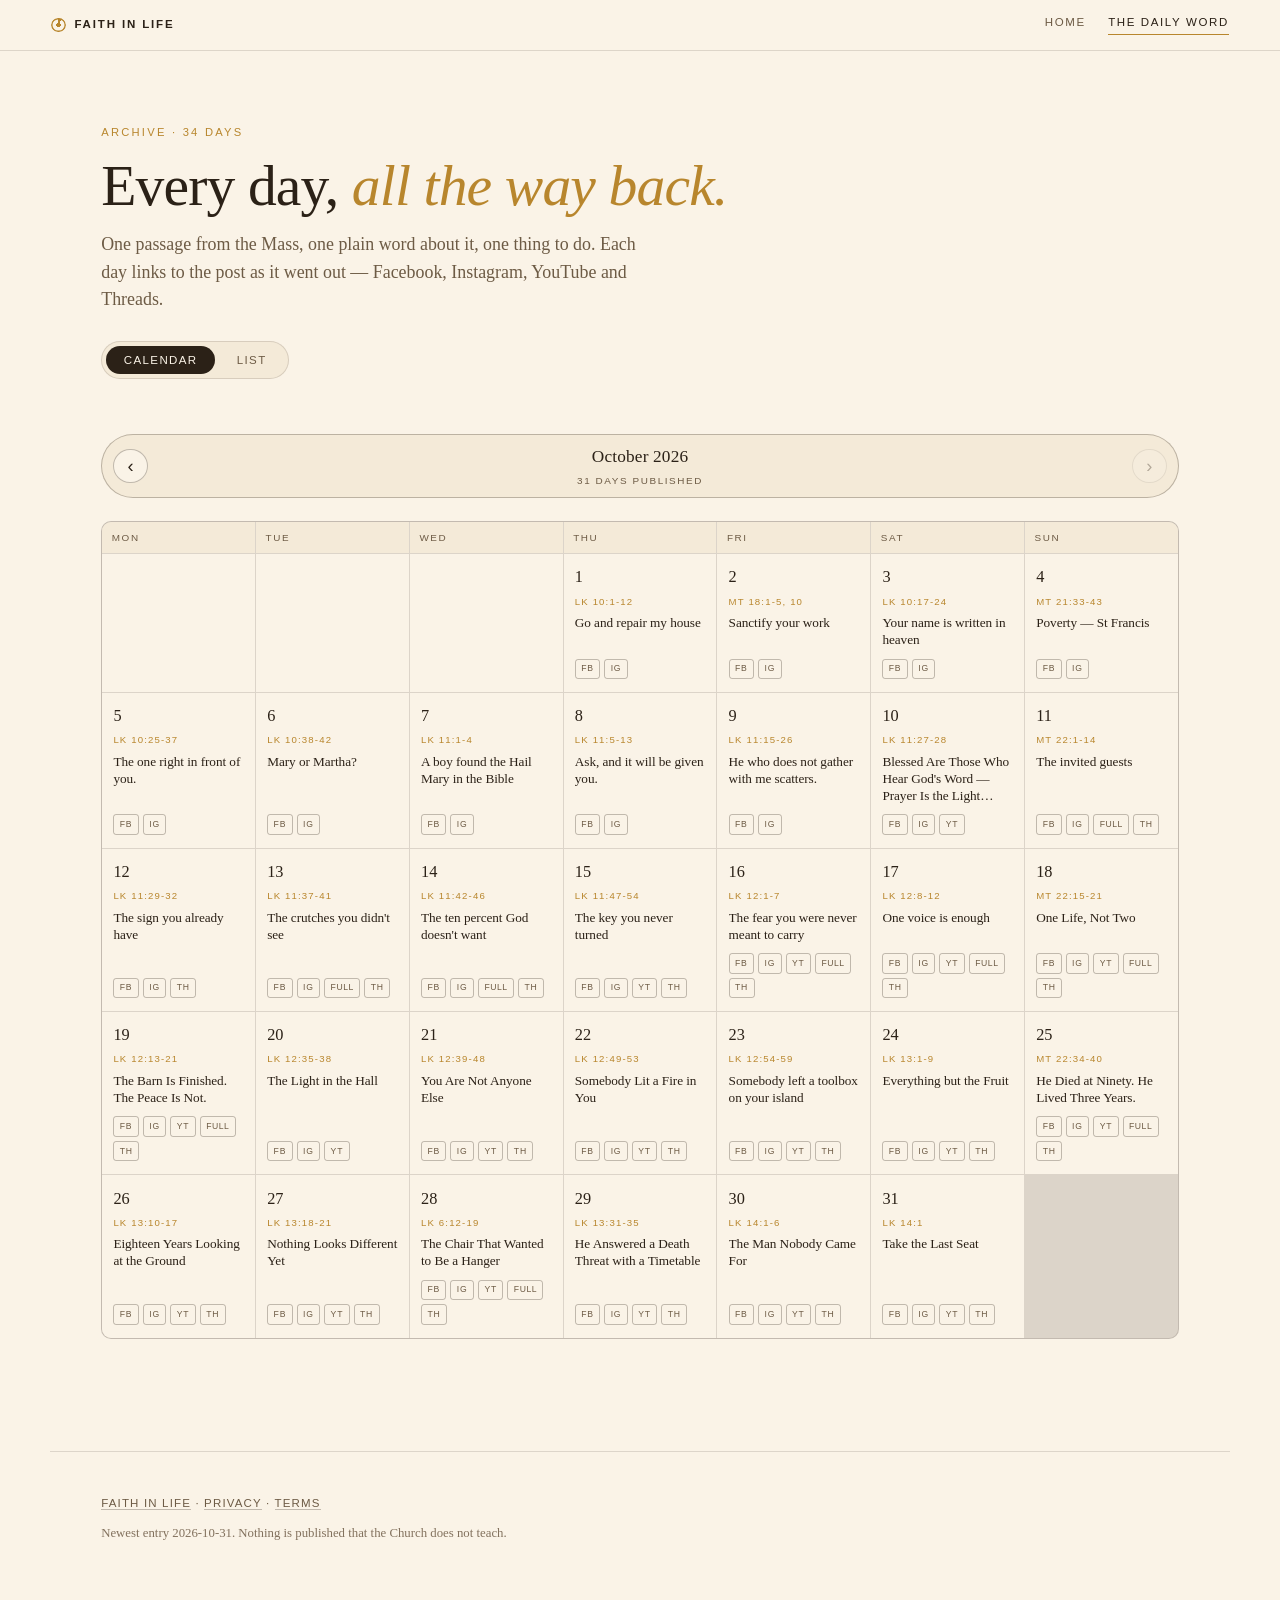
==== commit e4ae67da: "Refresh The Daily Word archive" ====
--- a/archive.html
+++ b/archive.html
@@ -17,7 +17,7 @@
 
 <main>
   <section class="title">
-    <p class="kicker">Archive &middot; 30 days</p>
+    <p class="kicker">Archive &middot; 34 days</p>
     <h1>Every day, <em>all the way back.</em></h1>
     <p class="lede">One passage from the Mass, one plain word about it, one thing to do. Each day links to the post as it went out — Facebook, Instagram, YouTube and Threads.</p>
     <div class="toggle" role="tablist">
@@ -33,17 +33,17 @@
         <small id="mnav-count"></small></p>
       <button class="mnav" id="mnav-next" type="button" aria-label="Next month">&rsaquo;</button>
     </div>
-    <section class="month" data-month="2026-09" id="m-2026-09"><div class="grid"><div class="dow-head">Mon</div><div class="dow-head">Tue</div><div class="dow-head">Wed</div><div class="dow-head">Thu</div><div class="dow-head">Fri</div><div class="dow-head">Sat</div><div class="dow-head">Sun</div><div class="blank"></div><div class="cell cell--empty"><div class="cell-top"><span class="num">1</span></div><p class="gos">&nbsp;</p></div><div class="cell cell--empty"><div class="cell-top"><span class="num">2</span></div><p class="gos">&nbsp;</p></div><div class="cell cell--empty"><div class="cell-top"><span class="num">3</span></div><p class="gos">&nbsp;</p></div><div class="cell cell--empty"><div class="cell-top"><span class="num">4</span></div><p class="gos">&nbsp;</p></div><div class="cell cell--empty"><div class="cell-top"><span class="num">5</span></div><p class="gos">&nbsp;</p></div><div class="cell cell--empty"><div class="cell-top"><span class="num">6</span></div><p class="gos">&nbsp;</p></div><div class="cell cell--empty"><div class="cell-top"><span class="num">7</span></div><p class="gos">&nbsp;</p></div><div class="cell cell--empty"><div class="cell-top"><span class="num">8</span></div><p class="gos">&nbsp;</p></div><div class="cell cell--empty"><div class="cell-top"><span class="num">9</span></div><p class="gos">&nbsp;</p></div><div class="cell cell--empty"><div class="cell-top"><span class="num">10</span></div><p class="gos">&nbsp;</p></div><div class="cell cell--empty"><div class="cell-top"><span class="num">11</span></div><p class="gos">&nbsp;</p></div><div class="cell cell--empty"><div class="cell-top"><span class="num">12</span></div><p class="gos">&nbsp;</p></div><div class="cell cell--empty"><div class="cell-top"><span class="num">13</span></div><p class="gos">&nbsp;</p></div><div class="cell cell--empty"><div class="cell-top"><span class="num">14</span></div><p class="gos">&nbsp;</p></div><div class="cell cell--empty"><div class="cell-top"><span class="num">15</span></div><p class="gos">&nbsp;</p></div><div class="cell cell--empty"><div class="cell-top"><span class="num">16</span></div><p class="gos">&nbsp;</p></div><div class="cell cell--empty"><div class="cell-top"><span class="num">17</span></div><p class="gos">&nbsp;</p></div><div class="cell cell--empty"><div class="cell-top"><span class="num">18</span></div><p class="gos">&nbsp;</p></div><div class="cell cell--empty"><div class="cell-top"><span class="num">19</span></div><p class="gos">&nbsp;</p></div><div class="cell cell--empty"><div class="cell-top"><span class="num">20</span></div><p class="gos">&nbsp;</p></div><div class="cell cell--empty"><div class="cell-top"><span class="num">21</span></div><p class="gos">&nbsp;</p></div><div class="cell cell--empty"><div class="cell-top"><span class="num">22</span></div><p class="gos">&nbsp;</p></div><div class="cell cell--empty"><div class="cell-top"><span class="num">23</span></div><p class="gos">&nbsp;</p></div><div class="cell cell--empty"><div class="cell-top"><span class="num">24</span></div><p class="gos">&nbsp;</p></div><div class="cell cell--empty"><div class="cell-top"><span class="num">25</span></div><p class="gos">&nbsp;</p></div><div class="cell cell--empty"><div class="cell-top"><span class="num">26</span></div><p class="gos">&nbsp;</p></div><article class="cell" data-date="2026-09-27"><div class="cell-top"><span class="num">27</span></div><p class="gos">Mt 21:28-32</p><h3 class="topic">Change your &#x27;no&#x27; into a &#x27;yes&#x27;</h3><div class="pills"><a class="pill pill--fb" href="https://www.facebook.com/122107287405488358/posts/3580467642108236?substory_index=3580467642108236" target="_blank" rel="noopener" title="Facebook">FB</a></div></article><article class="cell" data-date="2026-09-28"><div class="cell-top"><span class="num">28</span></div><p class="gos">Lk 9:46-50</p><h3 class="topic">Why does their blessing sting?</h3><div class="pills"><a class="pill pill--fb" href="https://www.facebook.com/122107287405488358/posts/122103718785488358" target="_blank" rel="noopener" title="Facebook">FB</a><a class="pill pill--ig" href="https://www.instagram.com/p/Dd2fcJFjYFs/" target="_blank" rel="noopener" title="Instagram">IG</a></div></article><div class="cell cell--empty"><div class="cell-top"><span class="num">29</span></div><p class="gos">&nbsp;</p></div><article class="cell" data-date="2026-09-30"><div class="cell-top"><span class="num">30</span></div><p class="gos">Lk 9:57-62</p><h3 class="topic">The Little Way</h3><div class="pills"><a class="pill pill--fb" href="https://www.facebook.com/122107287405488358/posts/122105739783488358" target="_blank" rel="noopener" title="Facebook">FB</a><a class="pill pill--ig" href="https://www.instagram.com/p/Dd7uj0gDKIm/" target="_blank" rel="noopener" title="Instagram">IG</a></div></article></div></section><section class="month on" data-month="2026-10" id="m-2026-10"><div class="grid"><div class="dow-head">Mon</div><div class="dow-head">Tue</div><div class="dow-head">Wed</div><div class="dow-head">Thu</div><div class="dow-head">Fri</div><div class="dow-head">Sat</div><div class="dow-head">Sun</div><div class="blank"></div><div class="blank"></div><div class="blank"></div><article class="cell" data-date="2026-10-01"><div class="cell-top"><span class="num">1</span></div><p class="gos">Lk 10:1-12</p><h3 class="topic">Go and repair my house</h3><div class="pills"><a class="pill pill--fb" href="https://www.facebook.com/122107287405488358/posts/122106386313488358" target="_blank" rel="noopener" title="Facebook">FB</a><a class="pill pill--ig" href="https://www.instagram.com/p/Dd9VP7aF-Cw/" target="_blank" rel="noopener" title="Instagram">IG</a></div></article><article class="cell" data-date="2026-10-02"><div class="cell-top"><span class="num">2</span></div><p class="gos">Mt 18:1-5, 10</p><h3 class="topic">Sanctify your work</h3><div class="pills"><a class="pill pill--fb" href="https://www.facebook.com/1256469087558927/posts/122107285419488358" target="_blank" rel="noopener" title="Facebook">FB</a><a class="pill pill--ig" href="https://www.instagram.com/p/Dd_V6aDl66g/" target="_blank" rel="noopener" title="Instagram">IG</a></div></article><article class="cell" data-date="2026-10-03"><div class="cell-top"><span class="num">3</span></div><p class="gos">Lk 10:17-24</p><h3 class="topic">Your name is written in heaven</h3><div class="pills"><a class="pill pill--fb" href="https://www.facebook.com/122107287405488358/posts/122108703411488358" target="_blank" rel="noopener" title="Facebook">FB</a><a class="pill pill--ig" href="https://www.instagram.com/p/DeDZmk7je2w/" target="_blank" rel="noopener" title="Instagram">IG</a></div></article><article class="cell" data-date="2026-10-04"><div class="cell-top"><span class="num">4</span></div><p class="gos">Mt 21:33-43</p><h3 class="topic">Poverty — St Francis</h3><div class="pills"><a class="pill pill--fb" href="https://www.facebook.com/122107287405488358/posts/122109220857488358" target="_blank" rel="noopener" title="Facebook">FB</a><a class="pill pill--ig" href="https://www.instagram.com/p/DeFhM3AF1-0/" target="_blank" rel="noopener" title="Instagram">IG</a></div></article><article class="cell" data-date="2026-10-05"><div class="cell-top"><span class="num">5</span></div><p class="gos">Lk 10:25-37</p><h3 class="topic">The one right in front of you.</h3><div class="pills"><a class="pill pill--fb" href="https://www.facebook.com/122107287405488358/posts/122109858039488358" target="_blank" rel="noopener" title="Facebook">FB</a><a class="pill pill--ig" href="https://www.instagram.com/p/DeIpakCjOYP/" target="_blank" rel="noopener" title="Instagram">IG</a></div></article><article class="cell" data-date="2026-10-06"><div class="cell-top"><span class="num">6</span></div><p class="gos">Lk 10:38-42</p><h3 class="topic">Mary or Martha?</h3><div class="pills"><a class="pill pill--fb" href="https://www.facebook.com/1256469087558927/posts/122110384821488358" target="_blank" rel="noopener" title="Facebook">FB</a><a class="pill pill--ig" href="https://www.instagram.com/p/DeLGmeTF-f7/" target="_blank" rel="noopener" title="Instagram">IG</a></div></article><article class="cell" data-date="2026-10-07"><div class="cell-top"><span class="num">7</span></div><p class="gos">Lk 11:1-4</p><h3 class="topic">A boy found the Hail Mary in the Bible</h3><div class="pills"><a class="pill pill--fb" href="https://www.facebook.com/1256469087558927/posts/122110666893488358" target="_blank" rel="noopener" title="Facebook">FB</a><a class="pill pill--ig" href="https://www.instagram.com/p/DeMNxGXjDhu/" target="_blank" rel="noopener" title="Instagram">IG</a></div></article><article class="cell" data-date="2026-10-08"><div class="cell-top"><span class="num">8</span></div><p class="gos">Lk 11:5-13</p><h3 class="topic">Ask, and it will be given you.</h3><div class="pills"><a class="pill pill--fb" href="https://www.facebook.com/1256469087558927/posts/122111229747488358" target="_blank" rel="noopener" title="Facebook">FB</a><a class="pill pill--ig" href="https://www.instagram.com/p/DeOyTgFDeOQ/" target="_blank" rel="noopener" title="Instagram">IG</a></div></article><article class="cell" data-date="2026-10-09"><div class="cell-top"><span class="num">9</span></div><p class="gos">Lk 11:15-26</p><h3 class="topic">He who does not gather with me scatters.</h3><div class="pills"><a class="pill pill--fb" href="https://www.facebook.com/122107287405488358/posts/122112301821488358" target="_blank" rel="noopener" title="Facebook">FB</a><a class="pill pill--ig" href="https://www.instagram.com/p/DeTB0q9Dfcg/" target="_blank" rel="noopener" title="Instagram">IG</a></div></article><article class="cell" data-date="2026-10-10"><div class="cell-top"><span class="num">10</span></div><p class="gos">Lk 11:27-28</p><h3 class="topic">Blessed Are Those Who Hear God&#x27;s Word — Prayer Is the Light Before Every Decision</h3><div class="pills"><a class="pill pill--fb" href="https://www.facebook.com/1256469087558927/posts/122119027761488358" target="_blank" rel="noopener" title="Facebook">FB</a><a class="pill pill--ig" href="https://www.instagram.com/p/De92yCVn9rZ/" target="_blank" rel="noopener" title="Instagram">IG</a><a class="pill pill--yt-short" href="https://www.youtube.com/shorts/WsAviSOvR6I" target="_blank" rel="noopener" title="YouTube Short">YT</a></div></article><article class="cell" data-date="2026-10-11"><div class="cell-top"><span class="num">11</span></div><p class="gos">Mt 22:1-14</p><h3 class="topic">The invited guests</h3><div class="pills"><a class="pill pill--fb" href="https://www.facebook.com/1256469087558927/posts/122112792105488358" target="_blank" rel="noopener" title="Facebook">FB</a><a class="pill pill--ig" href="https://www.instagram.com/p/DeVwyHCDC8p/" target="_blank" rel="noopener" title="Instagram">IG</a><a class="pill pill--yt-long" href="https://www.youtube.com/watch?v=lCEb-tUCuJY" target="_blank" rel="noopener" title="YouTube">FULL</a><a class="pill pill--threads" href="https://www.threads.com/@catholicfaithinlife/post/DenId89mXVW" target="_blank" rel="noopener" title="Threads">TH</a></div></article><article class="cell" data-date="2026-10-12"><div class="cell-top"><span class="num">12</span></div><p class="gos">Lk 11:29-32</p><h3 class="topic">The sign you already have</h3><div class="pills"><a class="pill pill--fb" href="https://www.facebook.com/1256469087558927/posts/122113453095488358" target="_blank" rel="noopener" title="Facebook">FB</a><a class="pill pill--ig" href="https://www.instagram.com/p/DeZFCqlDE22/" target="_blank" rel="noopener" title="Instagram">IG</a><a class="pill pill--threads" href="https://www.threads.com/@catholicfaithinlife/post/DepEFTmFmo9" target="_blank" rel="noopener" title="Threads">TH</a></div></article><article class="cell" data-date="2026-10-13"><div class="cell-top"><span class="num">13</span></div><p class="gos">Lk 11:37-41</p><h3 class="topic">The crutches you didn&#x27;t see</h3><div class="pills"><a class="pill pill--fb" href="https://www.facebook.com/1256469087558927/posts/122114074431488358" target="_blank" rel="noopener" title="Facebook">FB</a><a class="pill pill--ig" href="https://www.instagram.com/p/Debp3JTDd6i/" target="_blank" rel="noopener" title="Instagram">IG</a><a class="pill pill--yt-long" href="https://www.youtube.com/watch?v=aZ5lN2D6U44" target="_blank" rel="noopener" title="YouTube">FULL</a><a class="pill pill--threads" href="https://www.threads.com/@catholicfaithinlife/post/DeptYExmXR4" target="_blank" rel="noopener" title="Threads">TH</a></div></article><article class="cell" data-date="2026-10-14"><div class="cell-top"><span class="num">14</span></div><p class="gos">Lk 11:42-46</p><h3 class="topic">The ten percent God doesn&#x27;t want</h3><div class="pills"><a class="pill pill--fb" href="https://www.facebook.com/1256469087558927/posts/122114585481488358" target="_blank" rel="noopener" title="Facebook">FB</a><a class="pill pill--ig" href="https://www.instagram.com/p/DeeoQHwDd8U/" target="_blank" rel="noopener" title="Instagram">IG</a><a class="pill pill--yt-long" href="https://www.youtube.com/watch?v=NaFXHmb2tYY" target="_blank" rel="noopener" title="YouTube">FULL</a><a class="pill pill--threads" href="https://www.threads.com/@catholicfaithinlife/post/Dero36vFr7p" target="_blank" rel="noopener" title="Threads">TH</a></div></article><article class="cell" data-date="2026-10-15"><div class="cell-top"><span class="num">15</span></div><p class="gos">Lk 11:47-54</p><h3 class="topic">The key you never turned</h3><div class="pills"><a class="pill pill--fb" href="https://www.facebook.com/1256469087558927/posts/122114894385488358" target="_blank" rel="noopener" title="Facebook">FB</a><a class="pill pill--ig" href="https://www.instagram.com/p/Degzd4Sjaeo/" target="_blank" rel="noopener" title="Instagram">IG</a><a class="pill pill--yt-short" href="https://www.youtube.com/shorts/_xIu60pGFC8" target="_blank" rel="noopener" title="YouTube Short">YT</a><a class="pill pill--threads" href="https://www.threads.com/@catholicfaithinlife/post/DesSEFBmRix" target="_blank" rel="noopener" title="Threads">TH</a></div></article><article class="cell" data-date="2026-10-16"><div class="cell-top"><span class="num">16</span></div><p class="gos">Lk 12:1-7</p><h3 class="topic">The fear you were never meant to carry</h3><div class="pills"><a class="pill pill--fb" href="https://www.facebook.com/1256469087558927/posts/122115241119488358" target="_blank" rel="noopener" title="Facebook">FB</a><a class="pill pill--ig" href="https://www.instagram.com/p/DejYP6WDbch/" target="_blank" rel="noopener" title="Instagram">IG</a><a class="pill pill--yt-short" href="https://www.youtube.com/shorts/bEX49eyHCjk" target="_blank" rel="noopener" title="YouTube Short">YT</a><a class="pill pill--yt-long" href="https://www.youtube.com/watch?v=XGbSie1sbkA" target="_blank" rel="noopener" title="YouTube">FULL</a><a class="pill pill--threads" href="https://www.threads.com/@catholicfaithinlife/post/DeuNv0nlsDh" target="_blank" rel="noopener" title="Threads">TH</a></div></article><article class="cell" data-date="2026-10-17"><div class="cell-top"><span class="num">17</span></div><p class="gos">Lk 12:8-12</p><h3 class="topic">One voice is enough</h3><div class="pills"><a class="pill pill--fb" href="https://www.facebook.com/1256469087558927/posts/122115643023488358" target="_blank" rel="noopener" title="Facebook">FB</a><a class="pill pill--ig" href="https://www.instagram.com/p/Del9DKLjQCi/" target="_blank" rel="noopener" title="Instagram">IG</a><a class="pill pill--yt-short" href="https://www.youtube.com/shorts/AbOzXZvJxVg" target="_blank" rel="noopener" title="YouTube Short">YT</a><a class="pill pill--yt-long" href="https://www.youtube.com/watch?v=FOUn7BIpAxU" target="_blank" rel="noopener" title="YouTube">FULL</a><a class="pill pill--threads" href="https://www.threads.com/@catholicfaithinlife/post/Del9cdllvRl" target="_blank" rel="noopener" title="Threads">TH</a></div></article><article class="cell" data-date="2026-10-18"><div class="cell-top"><span class="num">18</span></div><p class="gos">Mt 22:15-21</p><h3 class="topic">One Life, Not Two</h3><div class="pills"><a class="pill pill--fb" href="https://www.facebook.com/1256469087558927/posts/122115974505488358" target="_blank" rel="noopener" title="Facebook">FB</a><a class="pill pill--ig" href="https://www.instagram.com/p/DeooMJUDa8u/" target="_blank" rel="noopener" title="Instagram">IG</a><a class="pill pill--yt-short" href="https://www.youtube.com/shorts/P0jpvopHVvI" target="_blank" rel="noopener" title="YouTube Short">YT</a><a class="pill pill--yt-long" href="https://www.youtube.com/watch?v=IgNrQdDNN90" target="_blank" rel="noopener" title="YouTube">FULL</a><a class="pill pill--threads" href="https://www.threads.com/@catholicfaithinlife/post/DeookBelnBf" target="_blank" rel="noopener" title="Threads">TH</a></div></article><article class="cell" data-date="2026-10-19"><div class="cell-top"><span class="num">19</span></div><p class="gos">Lk 12:13-21</p><h3 class="topic">The Barn Is Finished. The Peace Is Not.</h3><div class="pills"><a class="pill pill--fb" href="https://www.facebook.com/1256469087558927/posts/122116307781488358" target="_blank" rel="noopener" title="Facebook">FB</a><a class="pill pill--ig" href="https://www.instagram.com/p/DerGotXF6il/" target="_blank" rel="noopener" title="Instagram">IG</a><a class="pill pill--yt-short" href="https://www.youtube.com/shorts/5z7Xd4KUdRI" target="_blank" rel="noopener" title="YouTube Short">YT</a><a class="pill pill--yt-long" href="https://www.youtube.com/watch?v=LC9dNXQuaew" target="_blank" rel="noopener" title="YouTube">FULL</a><a class="pill pill--threads" href="https://www.threads.com/@catholicfaithinlife/post/DerHDkZll58" target="_blank" rel="noopener" title="Threads">TH</a></div></article><article class="cell" data-date="2026-10-20"><div class="cell-top"><span class="num">20</span></div><p class="gos">Lk 12:35-38</p><h3 class="topic">The Light in the Hall</h3><div class="pills"><a class="pill pill--fb" href="https://www.facebook.com/1256469087558927/posts/122116532787488358" target="_blank" rel="noopener" title="Facebook">FB</a><a class="pill pill--ig" href="https://www.instagram.com/p/DesiQP4DXKc/" target="_blank" rel="noopener" title="Instagram">IG</a><a class="pill pill--yt-short" href="https://www.youtube.com/shorts/8f7GRds17D0" target="_blank" rel="noopener" title="YouTube Short">YT</a></div></article><article class="cell" data-date="2026-10-21"><div class="cell-top"><span class="num">21</span></div><p class="gos">Lk 12:39-48</p><h3 class="topic">You Are Not Anyone Else</h3><div class="pills"><a class="pill pill--fb" href="https://www.facebook.com/1256469087558927/posts/122116870941488358" target="_blank" rel="noopener" title="Facebook">FB</a><a class="pill pill--ig" href="https://www.instagram.com/p/Deu286pjKqX/" target="_blank" rel="noopener" title="Instagram">IG</a><a class="pill pill--yt-short" href="https://www.youtube.com/shorts/g8OBW_1qpRg" target="_blank" rel="noopener" title="YouTube Short">YT</a><a class="pill pill--threads" href="https://www.threads.com/@catholicfaithinlife/post/Deu4HS2lnNb" target="_blank" rel="noopener" title="Threads">TH</a></div></article><article class="cell" data-date="2026-10-22"><div class="cell-top"><span class="num">22</span></div><p class="gos">Lk 12:49-53</p><h3 class="topic">Somebody Lit a Fire in You</h3><div class="pills"><a class="pill pill--fb" href="https://www.facebook.com/1256469087558927/posts/122117328543488358" target="_blank" rel="noopener" title="Facebook">FB</a><a class="pill pill--ig" href="https://www.instagram.com/p/DexbvUpDWsJ/" target="_blank" rel="noopener" title="Instagram">IG</a><a class="pill pill--yt-short" href="https://www.youtube.com/shorts/CUrQCmKuByY" target="_blank" rel="noopener" title="YouTube Short">YT</a><a class="pill pill--threads" href="https://www.threads.com/@catholicfaithinlife/post/DexcHA4n2Y-" target="_blank" rel="noopener" title="Threads">TH</a></div></article><article class="cell" data-date="2026-10-23"><div class="cell-top"><span class="num">23</span></div><p class="gos">Lk 12:54-59</p><h3 class="topic">Somebody left a toolbox on your island</h3><div class="pills"><a class="pill pill--fb" href="https://www.facebook.com/1256469087558927/posts/122117689479488358" target="_blank" rel="noopener" title="Facebook">FB</a><a class="pill pill--ig" href="https://www.instagram.com/p/De0AhtUjUAP/" target="_blank" rel="noopener" title="Instagram">IG</a><a class="pill pill--yt-short" href="https://www.youtube.com/shorts/T1iKTGTfet0" target="_blank" rel="noopener" title="YouTube Short">YT</a><a class="pill pill--threads" href="https://www.threads.com/@catholicfaithinlife/post/De0A5e5Hz2g" target="_blank" rel="noopener" title="Threads">TH</a></div></article><article class="cell" data-date="2026-10-24"><div class="cell-top"><span class="num">24</span></div><p class="gos">Lk 13:1-9</p><h3 class="topic">Everything but the Fruit</h3><div class="pills"><a class="pill pill--fb" href="https://www.facebook.com/1256469087558927/posts/122118090075488358" target="_blank" rel="noopener" title="Facebook">FB</a><a class="pill pill--ig" href="https://www.instagram.com/p/De23sr6DR1C/" target="_blank" rel="noopener" title="Instagram">IG</a><a class="pill pill--yt-short" href="https://www.youtube.com/shorts/dpyIuSlJ6k4" target="_blank" rel="noopener" title="YouTube Short">YT</a><a class="pill pill--threads" href="https://www.threads.com/@catholicfaithinlife/post/De24H2zFSZD" target="_blank" rel="noopener" title="Threads">TH</a></div></article><article class="cell" data-date="2026-10-25"><div class="cell-top"><span class="num">25</span></div><p class="gos">Mt 22:34-40</p><h3 class="topic">He Died at Ninety. He Lived Three Years.</h3><div class="pills"><a class="pill pill--fb" href="https://www.facebook.com/1256469087558927/posts/122118385227488358" target="_blank" rel="noopener" title="Facebook">FB</a><a class="pill pill--ig" href="https://www.instagram.com/p/De5KNuhjTGV/" target="_blank" rel="noopener" title="Instagram">IG</a><a class="pill pill--yt-short" href="https://www.youtube.com/shorts/sk4lVL9I8K4" target="_blank" rel="noopener" title="YouTube Short">YT</a><a class="pill pill--yt-long" href="https://www.youtube.com/watch?v=d-J8nq8NEpQ" target="_blank" rel="noopener" title="YouTube">FULL</a><a class="pill pill--threads" href="https://www.threads.com/@catholicfaithinlife/post/De5Kwy4G0kw" target="_blank" rel="noopener" title="Threads">TH</a></div></article><article class="cell" data-date="2026-10-26"><div class="cell-top"><span class="num">26</span></div><p class="gos">Lk 13:10-17</p><h3 class="topic">Eighteen Years Looking at the Ground</h3><div class="pills"><a class="pill pill--fb" href="https://www.facebook.com/1256469087558927/posts/122118709293488358" target="_blank" rel="noopener" title="Facebook">FB</a><a class="pill pill--ig" href="https://www.instagram.com/p/De7u_KuD84i/" target="_blank" rel="noopener" title="Instagram">IG</a><a class="pill pill--yt-short" href="https://www.youtube.com/shorts/yCG1eZQDvlE" target="_blank" rel="noopener" title="YouTube Short">YT</a><a class="pill pill--threads" href="https://www.threads.com/@catholicfaithinlife/post/De7vaQHm1P8" target="_blank" rel="noopener" title="Threads">TH</a></div></article><article class="cell" data-date="2026-10-27"><div class="cell-top"><span class="num">27</span></div><p class="gos">Lk 13:18-21</p><h3 class="topic">Nothing Looks Different Yet</h3><div class="pills"><a class="pill pill--fb" href="https://www.facebook.com/1256469087558927/posts/122119090047488358" target="_blank" rel="noopener" title="Facebook">FB</a><a class="pill pill--ig" href="https://www.instagram.com/p/De-TydEm9We/" target="_blank" rel="noopener" title="Instagram">IG</a><a class="pill pill--yt-short" href="https://www.youtube.com/shorts/52RcQpo29y4" target="_blank" rel="noopener" title="YouTube Short">YT</a><a class="pill pill--threads" href="https://www.threads.com/@catholicfaithinlife/post/De-UOFzm-hs" target="_blank" rel="noopener" title="Threads">TH</a></div></article><div class="cell cell--empty cell--ahead"><div class="cell-top"><span class="num">28</span></div><p class="gos">&nbsp;</p></div><div class="cell cell--empty cell--ahead"><div class="cell-top"><span class="num">29</span></div><p class="gos">&nbsp;</p></div><div class="cell cell--empty cell--ahead"><div class="cell-top"><span class="num">30</span></div><p class="gos">&nbsp;</p></div><div class="cell cell--empty cell--ahead"><div class="cell-top"><span class="num">31</span></div><p class="gos">&nbsp;</p></div></div></section>
+    <section class="month" data-month="2026-09" id="m-2026-09"><div class="grid"><div class="dow-head">Mon</div><div class="dow-head">Tue</div><div class="dow-head">Wed</div><div class="dow-head">Thu</div><div class="dow-head">Fri</div><div class="dow-head">Sat</div><div class="dow-head">Sun</div><div class="blank"></div><div class="cell cell--empty"><div class="cell-top"><span class="num">1</span></div><p class="gos">&nbsp;</p></div><div class="cell cell--empty"><div class="cell-top"><span class="num">2</span></div><p class="gos">&nbsp;</p></div><div class="cell cell--empty"><div class="cell-top"><span class="num">3</span></div><p class="gos">&nbsp;</p></div><div class="cell cell--empty"><div class="cell-top"><span class="num">4</span></div><p class="gos">&nbsp;</p></div><div class="cell cell--empty"><div class="cell-top"><span class="num">5</span></div><p class="gos">&nbsp;</p></div><div class="cell cell--empty"><div class="cell-top"><span class="num">6</span></div><p class="gos">&nbsp;</p></div><div class="cell cell--empty"><div class="cell-top"><span class="num">7</span></div><p class="gos">&nbsp;</p></div><div class="cell cell--empty"><div class="cell-top"><span class="num">8</span></div><p class="gos">&nbsp;</p></div><div class="cell cell--empty"><div class="cell-top"><span class="num">9</span></div><p class="gos">&nbsp;</p></div><div class="cell cell--empty"><div class="cell-top"><span class="num">10</span></div><p class="gos">&nbsp;</p></div><div class="cell cell--empty"><div class="cell-top"><span class="num">11</span></div><p class="gos">&nbsp;</p></div><div class="cell cell--empty"><div class="cell-top"><span class="num">12</span></div><p class="gos">&nbsp;</p></div><div class="cell cell--empty"><div class="cell-top"><span class="num">13</span></div><p class="gos">&nbsp;</p></div><div class="cell cell--empty"><div class="cell-top"><span class="num">14</span></div><p class="gos">&nbsp;</p></div><div class="cell cell--empty"><div class="cell-top"><span class="num">15</span></div><p class="gos">&nbsp;</p></div><div class="cell cell--empty"><div class="cell-top"><span class="num">16</span></div><p class="gos">&nbsp;</p></div><div class="cell cell--empty"><div class="cell-top"><span class="num">17</span></div><p class="gos">&nbsp;</p></div><div class="cell cell--empty"><div class="cell-top"><span class="num">18</span></div><p class="gos">&nbsp;</p></div><div class="cell cell--empty"><div class="cell-top"><span class="num">19</span></div><p class="gos">&nbsp;</p></div><div class="cell cell--empty"><div class="cell-top"><span class="num">20</span></div><p class="gos">&nbsp;</p></div><div class="cell cell--empty"><div class="cell-top"><span class="num">21</span></div><p class="gos">&nbsp;</p></div><div class="cell cell--empty"><div class="cell-top"><span class="num">22</span></div><p class="gos">&nbsp;</p></div><div class="cell cell--empty"><div class="cell-top"><span class="num">23</span></div><p class="gos">&nbsp;</p></div><div class="cell cell--empty"><div class="cell-top"><span class="num">24</span></div><p class="gos">&nbsp;</p></div><div class="cell cell--empty"><div class="cell-top"><span class="num">25</span></div><p class="gos">&nbsp;</p></div><div class="cell cell--empty"><div class="cell-top"><span class="num">26</span></div><p class="gos">&nbsp;</p></div><article class="cell" data-date="2026-09-27"><div class="cell-top"><span class="num">27</span></div><p class="gos">Mt 21:28-32</p><h3 class="topic">Change your &#x27;no&#x27; into a &#x27;yes&#x27;</h3><div class="pills"><a class="pill pill--fb" href="https://www.facebook.com/122107287405488358/posts/3580467642108236?substory_index=3580467642108236" target="_blank" rel="noopener" title="Facebook">FB</a></div></article><article class="cell" data-date="2026-09-28"><div class="cell-top"><span class="num">28</span></div><p class="gos">Lk 9:46-50</p><h3 class="topic">Why does their blessing sting?</h3><div class="pills"><a class="pill pill--fb" href="https://www.facebook.com/122107287405488358/posts/122103718785488358" target="_blank" rel="noopener" title="Facebook">FB</a><a class="pill pill--ig" href="https://www.instagram.com/p/Dd2fcJFjYFs/" target="_blank" rel="noopener" title="Instagram">IG</a></div></article><div class="cell cell--empty"><div class="cell-top"><span class="num">29</span></div><p class="gos">&nbsp;</p></div><article class="cell" data-date="2026-09-30"><div class="cell-top"><span class="num">30</span></div><p class="gos">Lk 9:57-62</p><h3 class="topic">The Little Way</h3><div class="pills"><a class="pill pill--fb" href="https://www.facebook.com/122107287405488358/posts/122105739783488358" target="_blank" rel="noopener" title="Facebook">FB</a><a class="pill pill--ig" href="https://www.instagram.com/p/Dd7uj0gDKIm/" target="_blank" rel="noopener" title="Instagram">IG</a></div></article></div></section><section class="month on" data-month="2026-10" id="m-2026-10"><div class="grid"><div class="dow-head">Mon</div><div class="dow-head">Tue</div><div class="dow-head">Wed</div><div class="dow-head">Thu</div><div class="dow-head">Fri</div><div class="dow-head">Sat</div><div class="dow-head">Sun</div><div class="blank"></div><div class="blank"></div><div class="blank"></div><article class="cell" data-date="2026-10-01"><div class="cell-top"><span class="num">1</span></div><p class="gos">Lk 10:1-12</p><h3 class="topic">Go and repair my house</h3><div class="pills"><a class="pill pill--fb" href="https://www.facebook.com/122107287405488358/posts/122106386313488358" target="_blank" rel="noopener" title="Facebook">FB</a><a class="pill pill--ig" href="https://www.instagram.com/p/Dd9VP7aF-Cw/" target="_blank" rel="noopener" title="Instagram">IG</a></div></article><article class="cell" data-date="2026-10-02"><div class="cell-top"><span class="num">2</span></div><p class="gos">Mt 18:1-5, 10</p><h3 class="topic">Sanctify your work</h3><div class="pills"><a class="pill pill--fb" href="https://www.facebook.com/1256469087558927/posts/122107285419488358" target="_blank" rel="noopener" title="Facebook">FB</a><a class="pill pill--ig" href="https://www.instagram.com/p/Dd_V6aDl66g/" target="_blank" rel="noopener" title="Instagram">IG</a></div></article><article class="cell" data-date="2026-10-03"><div class="cell-top"><span class="num">3</span></div><p class="gos">Lk 10:17-24</p><h3 class="topic">Your name is written in heaven</h3><div class="pills"><a class="pill pill--fb" href="https://www.facebook.com/122107287405488358/posts/122108703411488358" target="_blank" rel="noopener" title="Facebook">FB</a><a class="pill pill--ig" href="https://www.instagram.com/p/DeDZmk7je2w/" target="_blank" rel="noopener" title="Instagram">IG</a></div></article><article class="cell" data-date="2026-10-04"><div class="cell-top"><span class="num">4</span></div><p class="gos">Mt 21:33-43</p><h3 class="topic">Poverty — St Francis</h3><div class="pills"><a class="pill pill--fb" href="https://www.facebook.com/122107287405488358/posts/122109220857488358" target="_blank" rel="noopener" title="Facebook">FB</a><a class="pill pill--ig" href="https://www.instagram.com/p/DeFhM3AF1-0/" target="_blank" rel="noopener" title="Instagram">IG</a></div></article><article class="cell" data-date="2026-10-05"><div class="cell-top"><span class="num">5</span></div><p class="gos">Lk 10:25-37</p><h3 class="topic">The one right in front of you.</h3><div class="pills"><a class="pill pill--fb" href="https://www.facebook.com/122107287405488358/posts/122109858039488358" target="_blank" rel="noopener" title="Facebook">FB</a><a class="pill pill--ig" href="https://www.instagram.com/p/DeIpakCjOYP/" target="_blank" rel="noopener" title="Instagram">IG</a></div></article><article class="cell" data-date="2026-10-06"><div class="cell-top"><span class="num">6</span></div><p class="gos">Lk 10:38-42</p><h3 class="topic">Mary or Martha?</h3><div class="pills"><a class="pill pill--fb" href="https://www.facebook.com/1256469087558927/posts/122110384821488358" target="_blank" rel="noopener" title="Facebook">FB</a><a class="pill pill--ig" href="https://www.instagram.com/p/DeLGmeTF-f7/" target="_blank" rel="noopener" title="Instagram">IG</a></div></article><article class="cell" data-date="2026-10-07"><div class="cell-top"><span class="num">7</span></div><p class="gos">Lk 11:1-4</p><h3 class="topic">A boy found the Hail Mary in the Bible</h3><div class="pills"><a class="pill pill--fb" href="https://www.facebook.com/1256469087558927/posts/122110666893488358" target="_blank" rel="noopener" title="Facebook">FB</a><a class="pill pill--ig" href="https://www.instagram.com/p/DeMNxGXjDhu/" target="_blank" rel="noopener" title="Instagram">IG</a></div></article><article class="cell" data-date="2026-10-08"><div class="cell-top"><span class="num">8</span></div><p class="gos">Lk 11:5-13</p><h3 class="topic">Ask, and it will be given you.</h3><div class="pills"><a class="pill pill--fb" href="https://www.facebook.com/1256469087558927/posts/122111229747488358" target="_blank" rel="noopener" title="Facebook">FB</a><a class="pill pill--ig" href="https://www.instagram.com/p/DeOyTgFDeOQ/" target="_blank" rel="noopener" title="Instagram">IG</a></div></article><article class="cell" data-date="2026-10-09"><div class="cell-top"><span class="num">9</span></div><p class="gos">Lk 11:15-26</p><h3 class="topic">He who does not gather with me scatters.</h3><div class="pills"><a class="pill pill--fb" href="https://www.facebook.com/122107287405488358/posts/122112301821488358" target="_blank" rel="noopener" title="Facebook">FB</a><a class="pill pill--ig" href="https://www.instagram.com/p/DeTB0q9Dfcg/" target="_blank" rel="noopener" title="Instagram">IG</a></div></article><article class="cell" data-date="2026-10-10"><div class="cell-top"><span class="num">10</span></div><p class="gos">Lk 11:27-28</p><h3 class="topic">Blessed Are Those Who Hear God&#x27;s Word — Prayer Is the Light Before Every Decision</h3><div class="pills"><a class="pill pill--fb" href="https://www.facebook.com/1256469087558927/posts/122119027761488358" target="_blank" rel="noopener" title="Facebook">FB</a><a class="pill pill--ig" href="https://www.instagram.com/p/De92yCVn9rZ/" target="_blank" rel="noopener" title="Instagram">IG</a><a class="pill pill--yt-short" href="https://www.youtube.com/shorts/WsAviSOvR6I" target="_blank" rel="noopener" title="YouTube Short">YT</a></div></article><article class="cell" data-date="2026-10-11"><div class="cell-top"><span class="num">11</span></div><p class="gos">Mt 22:1-14</p><h3 class="topic">The invited guests</h3><div class="pills"><a class="pill pill--fb" href="https://www.facebook.com/1256469087558927/posts/122112792105488358" target="_blank" rel="noopener" title="Facebook">FB</a><a class="pill pill--ig" href="https://www.instagram.com/p/DeVwyHCDC8p/" target="_blank" rel="noopener" title="Instagram">IG</a><a class="pill pill--yt-long" href="https://www.youtube.com/watch?v=lCEb-tUCuJY" target="_blank" rel="noopener" title="YouTube">FULL</a><a class="pill pill--threads" href="https://www.threads.com/@catholicfaithinlife/post/DenId89mXVW" target="_blank" rel="noopener" title="Threads">TH</a></div></article><article class="cell" data-date="2026-10-12"><div class="cell-top"><span class="num">12</span></div><p class="gos">Lk 11:29-32</p><h3 class="topic">The sign you already have</h3><div class="pills"><a class="pill pill--fb" href="https://www.facebook.com/1256469087558927/posts/122113453095488358" target="_blank" rel="noopener" title="Facebook">FB</a><a class="pill pill--ig" href="https://www.instagram.com/p/DeZFCqlDE22/" target="_blank" rel="noopener" title="Instagram">IG</a><a class="pill pill--threads" href="https://www.threads.com/@catholicfaithinlife/post/DepEFTmFmo9" target="_blank" rel="noopener" title="Threads">TH</a></div></article><article class="cell" data-date="2026-10-13"><div class="cell-top"><span class="num">13</span></div><p class="gos">Lk 11:37-41</p><h3 class="topic">The crutches you didn&#x27;t see</h3><div class="pills"><a class="pill pill--fb" href="https://www.facebook.com/1256469087558927/posts/122114074431488358" target="_blank" rel="noopener" title="Facebook">FB</a><a class="pill pill--ig" href="https://www.instagram.com/p/Debp3JTDd6i/" target="_blank" rel="noopener" title="Instagram">IG</a><a class="pill pill--yt-long" href="https://www.youtube.com/watch?v=aZ5lN2D6U44" target="_blank" rel="noopener" title="YouTube">FULL</a><a class="pill pill--threads" href="https://www.threads.com/@catholicfaithinlife/post/DeptYExmXR4" target="_blank" rel="noopener" title="Threads">TH</a></div></article><article class="cell" data-date="2026-10-14"><div class="cell-top"><span class="num">14</span></div><p class="gos">Lk 11:42-46</p><h3 class="topic">The ten percent God doesn&#x27;t want</h3><div class="pills"><a class="pill pill--fb" href="https://www.facebook.com/1256469087558927/posts/122114585481488358" target="_blank" rel="noopener" title="Facebook">FB</a><a class="pill pill--ig" href="https://www.instagram.com/p/DeeoQHwDd8U/" target="_blank" rel="noopener" title="Instagram">IG</a><a class="pill pill--yt-long" href="https://www.youtube.com/watch?v=NaFXHmb2tYY" target="_blank" rel="noopener" title="YouTube">FULL</a><a class="pill pill--threads" href="https://www.threads.com/@catholicfaithinlife/post/Dero36vFr7p" target="_blank" rel="noopener" title="Threads">TH</a></div></article><article class="cell" data-date="2026-10-15"><div class="cell-top"><span class="num">15</span></div><p class="gos">Lk 11:47-54</p><h3 class="topic">The key you never turned</h3><div class="pills"><a class="pill pill--fb" href="https://www.facebook.com/1256469087558927/posts/122114894385488358" target="_blank" rel="noopener" title="Facebook">FB</a><a class="pill pill--ig" href="https://www.instagram.com/p/Degzd4Sjaeo/" target="_blank" rel="noopener" title="Instagram">IG</a><a class="pill pill--yt-short" href="https://www.youtube.com/shorts/_xIu60pGFC8" target="_blank" rel="noopener" title="YouTube Short">YT</a><a class="pill pill--threads" href="https://www.threads.com/@catholicfaithinlife/post/DesSEFBmRix" target="_blank" rel="noopener" title="Threads">TH</a></div></article><article class="cell" data-date="2026-10-16"><div class="cell-top"><span class="num">16</span></div><p class="gos">Lk 12:1-7</p><h3 class="topic">The fear you were never meant to carry</h3><div class="pills"><a class="pill pill--fb" href="https://www.facebook.com/1256469087558927/posts/122115241119488358" target="_blank" rel="noopener" title="Facebook">FB</a><a class="pill pill--ig" href="https://www.instagram.com/p/DejYP6WDbch/" target="_blank" rel="noopener" title="Instagram">IG</a><a class="pill pill--yt-short" href="https://www.youtube.com/shorts/bEX49eyHCjk" target="_blank" rel="noopener" title="YouTube Short">YT</a><a class="pill pill--yt-long" href="https://www.youtube.com/watch?v=XGbSie1sbkA" target="_blank" rel="noopener" title="YouTube">FULL</a><a class="pill pill--threads" href="https://www.threads.com/@catholicfaithinlife/post/DeuNv0nlsDh" target="_blank" rel="noopener" title="Threads">TH</a></div></article><article class="cell" data-date="2026-10-17"><div class="cell-top"><span class="num">17</span></div><p class="gos">Lk 12:8-12</p><h3 class="topic">One voice is enough</h3><div class="pills"><a class="pill pill--fb" href="https://www.facebook.com/1256469087558927/posts/122115643023488358" target="_blank" rel="noopener" title="Facebook">FB</a><a class="pill pill--ig" href="https://www.instagram.com/p/Del9DKLjQCi/" target="_blank" rel="noopener" title="Instagram">IG</a><a class="pill pill--yt-short" href="https://www.youtube.com/shorts/AbOzXZvJxVg" target="_blank" rel="noopener" title="YouTube Short">YT</a><a class="pill pill--yt-long" href="https://www.youtube.com/watch?v=FOUn7BIpAxU" target="_blank" rel="noopener" title="YouTube">FULL</a><a class="pill pill--threads" href="https://www.threads.com/@catholicfaithinlife/post/Del9cdllvRl" target="_blank" rel="noopener" title="Threads">TH</a></div></article><article class="cell" data-date="2026-10-18"><div class="cell-top"><span class="num">18</span></div><p class="gos">Mt 22:15-21</p><h3 class="topic">One Life, Not Two</h3><div class="pills"><a class="pill pill--fb" href="https://www.facebook.com/1256469087558927/posts/122115974505488358" target="_blank" rel="noopener" title="Facebook">FB</a><a class="pill pill--ig" href="https://www.instagram.com/p/DeooMJUDa8u/" target="_blank" rel="noopener" title="Instagram">IG</a><a class="pill pill--yt-short" href="https://www.youtube.com/shorts/P0jpvopHVvI" target="_blank" rel="noopener" title="YouTube Short">YT</a><a class="pill pill--yt-long" href="https://www.youtube.com/watch?v=IgNrQdDNN90" target="_blank" rel="noopener" title="YouTube">FULL</a><a class="pill pill--threads" href="https://www.threads.com/@catholicfaithinlife/post/DeookBelnBf" target="_blank" rel="noopener" title="Threads">TH</a></div></article><article class="cell" data-date="2026-10-19"><div class="cell-top"><span class="num">19</span></div><p class="gos">Lk 12:13-21</p><h3 class="topic">The Barn Is Finished. The Peace Is Not.</h3><div class="pills"><a class="pill pill--fb" href="https://www.facebook.com/1256469087558927/posts/122116307781488358" target="_blank" rel="noopener" title="Facebook">FB</a><a class="pill pill--ig" href="https://www.instagram.com/p/DerGotXF6il/" target="_blank" rel="noopener" title="Instagram">IG</a><a class="pill pill--yt-short" href="https://www.youtube.com/shorts/5z7Xd4KUdRI" target="_blank" rel="noopener" title="YouTube Short">YT</a><a class="pill pill--yt-long" href="https://www.youtube.com/watch?v=LC9dNXQuaew" target="_blank" rel="noopener" title="YouTube">FULL</a><a class="pill pill--threads" href="https://www.threads.com/@catholicfaithinlife/post/DerHDkZll58" target="_blank" rel="noopener" title="Threads">TH</a></div></article><article class="cell" data-date="2026-10-20"><div class="cell-top"><span class="num">20</span></div><p class="gos">Lk 12:35-38</p><h3 class="topic">The Light in the Hall</h3><div class="pills"><a class="pill pill--fb" href="https://www.facebook.com/1256469087558927/posts/122116532787488358" target="_blank" rel="noopener" title="Facebook">FB</a><a class="pill pill--ig" href="https://www.instagram.com/p/DesiQP4DXKc/" target="_blank" rel="noopener" title="Instagram">IG</a><a class="pill pill--yt-short" href="https://www.youtube.com/shorts/8f7GRds17D0" target="_blank" rel="noopener" title="YouTube Short">YT</a></div></article><article class="cell" data-date="2026-10-21"><div class="cell-top"><span class="num">21</span></div><p class="gos">Lk 12:39-48</p><h3 class="topic">You Are Not Anyone Else</h3><div class="pills"><a class="pill pill--fb" href="https://www.facebook.com/1256469087558927/posts/122116870941488358" target="_blank" rel="noopener" title="Facebook">FB</a><a class="pill pill--ig" href="https://www.instagram.com/p/Deu286pjKqX/" target="_blank" rel="noopener" title="Instagram">IG</a><a class="pill pill--yt-short" href="https://www.youtube.com/shorts/g8OBW_1qpRg" target="_blank" rel="noopener" title="YouTube Short">YT</a><a class="pill pill--threads" href="https://www.threads.com/@catholicfaithinlife/post/Deu4HS2lnNb" target="_blank" rel="noopener" title="Threads">TH</a></div></article><article class="cell" data-date="2026-10-22"><div class="cell-top"><span class="num">22</span></div><p class="gos">Lk 12:49-53</p><h3 class="topic">Somebody Lit a Fire in You</h3><div class="pills"><a class="pill pill--fb" href="https://www.facebook.com/1256469087558927/posts/122117328543488358" target="_blank" rel="noopener" title="Facebook">FB</a><a class="pill pill--ig" href="https://www.instagram.com/p/DexbvUpDWsJ/" target="_blank" rel="noopener" title="Instagram">IG</a><a class="pill pill--yt-short" href="https://www.youtube.com/shorts/CUrQCmKuByY" target="_blank" rel="noopener" title="YouTube Short">YT</a><a class="pill pill--threads" href="https://www.threads.com/@catholicfaithinlife/post/DexcHA4n2Y-" target="_blank" rel="noopener" title="Threads">TH</a></div></article><article class="cell" data-date="2026-10-23"><div class="cell-top"><span class="num">23</span></div><p class="gos">Lk 12:54-59</p><h3 class="topic">Somebody left a toolbox on your island</h3><div class="pills"><a class="pill pill--fb" href="https://www.facebook.com/1256469087558927/posts/122117689479488358" target="_blank" rel="noopener" title="Facebook">FB</a><a class="pill pill--ig" href="https://www.instagram.com/p/De0AhtUjUAP/" target="_blank" rel="noopener" title="Instagram">IG</a><a class="pill pill--yt-short" href="https://www.youtube.com/shorts/T1iKTGTfet0" target="_blank" rel="noopener" title="YouTube Short">YT</a><a class="pill pill--threads" href="https://www.threads.com/@catholicfaithinlife/post/De0A5e5Hz2g" target="_blank" rel="noopener" title="Threads">TH</a></div></article><article class="cell" data-date="2026-10-24"><div class="cell-top"><span class="num">24</span></div><p class="gos">Lk 13:1-9</p><h3 class="topic">Everything but the Fruit</h3><div class="pills"><a class="pill pill--fb" href="https://www.facebook.com/1256469087558927/posts/122118090075488358" target="_blank" rel="noopener" title="Facebook">FB</a><a class="pill pill--ig" href="https://www.instagram.com/p/De23sr6DR1C/" target="_blank" rel="noopener" title="Instagram">IG</a><a class="pill pill--yt-short" href="https://www.youtube.com/shorts/dpyIuSlJ6k4" target="_blank" rel="noopener" title="YouTube Short">YT</a><a class="pill pill--threads" href="https://www.threads.com/@catholicfaithinlife/post/De24H2zFSZD" target="_blank" rel="noopener" title="Threads">TH</a></div></article><article class="cell" data-date="2026-10-25"><div class="cell-top"><span class="num">25</span></div><p class="gos">Mt 22:34-40</p><h3 class="topic">He Died at Ninety. He Lived Three Years.</h3><div class="pills"><a class="pill pill--fb" href="https://www.facebook.com/1256469087558927/posts/122118385227488358" target="_blank" rel="noopener" title="Facebook">FB</a><a class="pill pill--ig" href="https://www.instagram.com/p/De5KNuhjTGV/" target="_blank" rel="noopener" title="Instagram">IG</a><a class="pill pill--yt-short" href="https://www.youtube.com/shorts/sk4lVL9I8K4" target="_blank" rel="noopener" title="YouTube Short">YT</a><a class="pill pill--yt-long" href="https://www.youtube.com/watch?v=d-J8nq8NEpQ" target="_blank" rel="noopener" title="YouTube">FULL</a><a class="pill pill--threads" href="https://www.threads.com/@catholicfaithinlife/post/De5Kwy4G0kw" target="_blank" rel="noopener" title="Threads">TH</a></div></article><article class="cell" data-date="2026-10-26"><div class="cell-top"><span class="num">26</span></div><p class="gos">Lk 13:10-17</p><h3 class="topic">Eighteen Years Looking at the Ground</h3><div class="pills"><a class="pill pill--fb" href="https://www.facebook.com/1256469087558927/posts/122118709293488358" target="_blank" rel="noopener" title="Facebook">FB</a><a class="pill pill--ig" href="https://www.instagram.com/p/De7u_KuD84i/" target="_blank" rel="noopener" title="Instagram">IG</a><a class="pill pill--yt-short" href="https://www.youtube.com/shorts/yCG1eZQDvlE" target="_blank" rel="noopener" title="YouTube Short">YT</a><a class="pill pill--threads" href="https://www.threads.com/@catholicfaithinlife/post/De7vaQHm1P8" target="_blank" rel="noopener" title="Threads">TH</a></div></article><article class="cell" data-date="2026-10-27"><div class="cell-top"><span class="num">27</span></div><p class="gos">Lk 13:18-21</p><h3 class="topic">Nothing Looks Different Yet</h3><div class="pills"><a class="pill pill--fb" href="https://www.facebook.com/1256469087558927/posts/122119090047488358" target="_blank" rel="noopener" title="Facebook">FB</a><a class="pill pill--ig" href="https://www.instagram.com/p/De-TydEm9We/" target="_blank" rel="noopener" title="Instagram">IG</a><a class="pill pill--yt-short" href="https://www.youtube.com/shorts/52RcQpo29y4" target="_blank" rel="noopener" title="YouTube Short">YT</a><a class="pill pill--threads" href="https://www.threads.com/@catholicfaithinlife/post/De-UOFzm-hs" target="_blank" rel="noopener" title="Threads">TH</a></div></article><article class="cell" data-date="2026-10-28"><div class="cell-top"><span class="num">28</span></div><p class="gos">Lk 6:12-19</p><h3 class="topic">The Chair That Wanted to Be a Hanger</h3><div class="pills"><a class="pill pill--fb" href="https://www.facebook.com/1256469087558927/posts/122119586211488358" target="_blank" rel="noopener" title="Facebook">FB</a><a class="pill pill--ig" href="https://www.instagram.com/p/DfA_6ebD_MG/" target="_blank" rel="noopener" title="Instagram">IG</a><a class="pill pill--yt-short" href="https://www.youtube.com/shorts/pK-ijvULDYA" target="_blank" rel="noopener" title="YouTube Short">YT</a><a class="pill pill--yt-long" href="https://www.youtube.com/watch?v=GGq49Te7Qs8" target="_blank" rel="noopener" title="YouTube">FULL</a><a class="pill pill--threads" href="https://www.threads.com/@catholicfaithinlife/post/DfBAbLTm-BA" target="_blank" rel="noopener" title="Threads">TH</a></div></article><article class="cell" data-date="2026-10-29"><div class="cell-top"><span class="num">29</span></div><p class="gos">Lk 13:31-35</p><h3 class="topic">He Answered a Death Threat with a Timetable</h3><div class="pills"><a class="pill pill--fb" href="https://www.facebook.com/1256469087558927/posts/122120081745488358" target="_blank" rel="noopener" title="Facebook">FB</a><a class="pill pill--ig" href="https://www.instagram.com/p/DfGCNL3jeiO/" target="_blank" rel="noopener" title="Instagram">IG</a><a class="pill pill--yt-short" href="https://www.youtube.com/shorts/4wnyYZIIjw4" target="_blank" rel="noopener" title="YouTube Short">YT</a><a class="pill pill--threads" href="https://www.threads.com/@catholicfaithinlife/post/DfDd0KiG6cO" target="_blank" rel="noopener" title="Threads">TH</a></div></article><article class="cell" data-date="2026-10-30"><div class="cell-top"><span class="num">30</span></div><p class="gos">Lk 14:1-6</p><h3 class="topic">The Man Nobody Came For</h3><div class="pills"><a class="pill pill--fb" href="https://www.facebook.com/1256469087558927/posts/122120239527488358" target="_blank" rel="noopener" title="Facebook">FB</a><a class="pill pill--ig" href="https://www.instagram.com/p/DfGCHWxjeii/" target="_blank" rel="noopener" title="Instagram">IG</a><a class="pill pill--yt-short" href="https://www.youtube.com/shorts/4qZA6sYrcjU" target="_blank" rel="noopener" title="YouTube Short">YT</a><a class="pill pill--threads" href="https://www.threads.com/@catholicfaithinlife/post/DfGCkESGzUB" target="_blank" rel="noopener" title="Threads">TH</a></div></article><article class="cell" data-date="2026-10-31"><div class="cell-top"><span class="num">31</span></div><p class="gos">Lk 14:1</p><h3 class="topic">Take the Last Seat</h3><div class="pills"><a class="pill pill--fb" href="https://www.facebook.com/1256469087558927/posts/122120664819488358" target="_blank" rel="noopener" title="Facebook">FB</a><a class="pill pill--ig" href="https://www.instagram.com/p/DfIm5aIDbaE/" target="_blank" rel="noopener" title="Instagram">IG</a><a class="pill pill--yt-short" href="https://www.youtube.com/shorts/yxjmL1K3NkM" target="_blank" rel="noopener" title="YouTube Short">YT</a><a class="pill pill--threads" href="https://www.threads.com/@catholicfaithinlife/post/DfInU6-G97A" target="_blank" rel="noopener" title="Threads">TH</a></div></article></div></section>
   </div>
 
   <div id="list-view" class="view">
-    <article class="row"><div class="row-when"><span class="rd">27</span><span class="rm">Oct 2026</span><span class="rday">Tue</span></div><div class="row-body"><p class="gos">Lk 13:18-21</p><h3 class="topic">Nothing Looks Different Yet</h3><p class="thesis">The parable taken at the point where it actually hurts. You have kept the ten minutes; the defects are the same; nothing is visibly different. iPray with the Gospel says plainly that during the first months roots are growing and you can see nothing — and that this is exactly where people stop watering. ICWG answers the disappointment in one line: it is good for you even though those earthbound eye</p><div class="pills"><a class="pill pill--fb" href="https://www.facebook.com/1256469087558927/posts/122119090047488358" target="_blank" rel="noopener" title="Facebook">FB</a><a class="pill pill--ig" href="https://www.instagram.com/p/De-TydEm9We/" target="_blank" rel="noopener" title="Instagram">IG</a><a class="pill pill--yt-short" href="https://www.youtube.com/shorts/52RcQpo29y4" target="_blank" rel="noopener" title="YouTube Short">YT</a><a class="pill pill--threads" href="https://www.threads.com/@catholicfaithinlife/post/De-UOFzm-hs" target="_blank" rel="noopener" title="Threads">TH</a><a class="pill pill--ig-reel" href="https://www.instagram.com/reel/De-T7dGgaGD/" target="_blank" rel="noopener" title="Reel">REEL</a><a class="pill pill--ig-single" href="https://www.instagram.com/p/De-T23Wl0ma/" target="_blank" rel="noopener" title="Single">SINGLE</a></div></div></article><article class="row"><div class="row-when"><span class="rd">26</span><span class="rm">Oct 2026</span><span class="rday">Mon</span></div><div class="row-body"><p class="gos">Lk 13:10-17</p><h3 class="topic">Eighteen Years Looking at the Ground</h3><p class="thesis">The Gospel&#x27;s own image, taken at face value: a woman bent double, able only to see the ground and her own feet, straightened by one sentence and two hands. iPray names what bends a person — sin carried on the shoulders — and what straightens them — a few minutes in a confessional. The post ends with a named hour this week, not a feeling.</p><div class="pills"><a class="pill pill--fb" href="https://www.facebook.com/1256469087558927/posts/122118709293488358" target="_blank" rel="noopener" title="Facebook">FB</a><a class="pill pill--ig" href="https://www.instagram.com/p/De7u_KuD84i/" target="_blank" rel="noopener" title="Instagram">IG</a><a class="pill pill--yt-short" href="https://www.youtube.com/shorts/yCG1eZQDvlE" target="_blank" rel="noopener" title="YouTube Short">YT</a><a class="pill pill--threads" href="https://www.threads.com/@catholicfaithinlife/post/De7vaQHm1P8" target="_blank" rel="noopener" title="Threads">TH</a><a class="pill pill--ig-reel" href="https://www.instagram.com/reel/De7vIqjkSOp/" target="_blank" rel="noopener" title="Reel">REEL</a><a class="pill pill--ig-single" href="https://www.instagram.com/p/De7vD0RHOQX/" target="_blank" rel="noopener" title="Single">SINGLE</a></div></div></article><article class="row"><div class="row-when"><span class="rd">25</span><span class="rm">Oct 2026</span><span class="rday">Sun</span></div><div class="row-body"><p class="gos">Mt 22:34-40</p><h3 class="topic">He Died at Ninety. He Lived Three Years.</h3><p class="thesis">Take the day&#x27;s own measure of a life literally. The gravestone (&quot;died at the age of 90 but didn&#x27;t live more than three years&quot;), the man converted at 87, and St Josemaría&#x27;s Valencia priest who answered &quot;Poquets — very few!&quot; The post asks the reader to count their own years of loving, not their years of breathing, and lands on one ordinary hour tonight.</p><div class="pills"><a class="pill pill--fb" href="https://www.facebook.com/1256469087558927/posts/122118385227488358" target="_blank" rel="noopener" title="Facebook">FB</a><a class="pill pill--ig" href="https://www.instagram.com/p/De5KNuhjTGV/" target="_blank" rel="noopener" title="Instagram">IG</a><a class="pill pill--yt-short" href="https://www.youtube.com/shorts/sk4lVL9I8K4" target="_blank" rel="noopener" title="YouTube Short">YT</a><a class="pill pill--yt-long" href="https://www.youtube.com/watch?v=d-J8nq8NEpQ" target="_blank" rel="noopener" title="YouTube">FULL</a><a class="pill pill--threads" href="https://www.threads.com/@catholicfaithinlife/post/De5Kwy4G0kw" target="_blank" rel="noopener" title="Threads">TH</a><a class="pill pill--ig-reel" href="https://www.instagram.com/reel/De5KdfmDv6O/" target="_blank" rel="noopener" title="Reel">REEL</a><a class="pill pill--ig-single" href="https://www.instagram.com/p/De5KTChjaWZ/" target="_blank" rel="noopener" title="Single">SINGLE</a></div></div></article><article class="row"><div class="row-when"><span class="rd">24</span><span class="rm">Oct 2026</span><span class="rday">Sat</span></div><div class="row-body"><p class="gos">Lk 13:1-9</p><h3 class="topic">Everything but the Fruit</h3><p class="thesis">The tree in the parable was not dying — it was thriving. It had sun, soil, water, three years of care, and it produced leaves, growth and shade. It had everything except the one thing it existed for. The day turns on that gap: a life can be measurably successful and bear no fruit, because leaves are what a tree produces when it plays it safe. Application: name the leaf and name the person the fig </p><div class="pills"><a class="pill pill--fb" href="https://www.facebook.com/1256469087558927/posts/122118090075488358" target="_blank" rel="noopener" title="Facebook">FB</a><a class="pill pill--ig" href="https://www.instagram.com/p/De23sr6DR1C/" target="_blank" rel="noopener" title="Instagram">IG</a><a class="pill pill--yt-short" href="https://www.youtube.com/shorts/dpyIuSlJ6k4" target="_blank" rel="noopener" title="YouTube Short">YT</a><a class="pill pill--threads" href="https://www.threads.com/@catholicfaithinlife/post/De24H2zFSZD" target="_blank" rel="noopener" title="Threads">TH</a><a class="pill pill--ig-reel" href="https://www.instagram.com/reel/De231OZilQP/" target="_blank" rel="noopener" title="Reel">REEL</a><a class="pill pill--ig-single" href="https://www.instagram.com/p/De23xEkDWDZ/" target="_blank" rel="noopener" title="Single">SINGLE</a></div></div></article><article class="row"><div class="row-when"><span class="rd">23</span><span class="rm">Oct 2026</span><span class="rday">Fri</span></div><div class="row-body"><p class="gos">Lk 12:54-59</p><h3 class="topic">Somebody left a toolbox on your island</h3><p class="thesis">Verne&#x27;s castaways keep finding help they never asked for — a toolbox, a rope from a rock, a fire on the shore that saved their lives — and most of them never bother to ask who left it. That is the Gospel&#x27;s charge against us, says iPray: we can read a sky and cannot read the moment God is standing in our kitchen. The day&#x27;s action is a debt of gratitude paid in public: name the person who carried yo</p><div class="pills"><a class="pill pill--fb" href="https://www.facebook.com/1256469087558927/posts/122117689479488358" target="_blank" rel="noopener" title="Facebook">FB</a><a class="pill pill--ig" href="https://www.instagram.com/p/De0AhtUjUAP/" target="_blank" rel="noopener" title="Instagram">IG</a><a class="pill pill--yt-short" href="https://www.youtube.com/shorts/T1iKTGTfet0" target="_blank" rel="noopener" title="YouTube Short">YT</a><a class="pill pill--threads" href="https://www.threads.com/@catholicfaithinlife/post/De0A5e5Hz2g" target="_blank" rel="noopener" title="Threads">TH</a><a class="pill pill--ig-reel" href="https://www.instagram.com/reel/De0AnGIgjxI/" target="_blank" rel="noopener" title="Reel">REEL</a><a class="pill pill--ig-single" href="https://www.instagram.com/p/De1nusCDaPL/" target="_blank" rel="noopener" title="Single">SINGLE</a></div></div></article><article class="row"><div class="row-when"><span class="rd">22</span><span class="rm">Oct 2026</span><span class="rday">Thu</span></div><div class="row-body"><p class="gos">Lk 12:49-53</p><h3 class="topic">Somebody Lit a Fire in You</h3><p class="thesis">The fire in the Gospel spreads by contact — &quot;one tree ignites the next.&quot; Nobody&#x27;s faith started in themselves; it arrived from a person. So the honest question for the reader is not &quot;are you on fire&quot; but &quot;who lit you, and who is waiting for your match?&quot; The application is one named person and one small act this week, in a named place: the desk, the group chat, the shift, the dinner table.</p><div class="pills"><a class="pill pill--fb" href="https://www.facebook.com/1256469087558927/posts/122117328543488358" target="_blank" rel="noopener" title="Facebook">FB</a><a class="pill pill--ig" href="https://www.instagram.com/p/DexbvUpDWsJ/" target="_blank" rel="noopener" title="Instagram">IG</a><a class="pill pill--yt-short" href="https://www.youtube.com/shorts/CUrQCmKuByY" target="_blank" rel="noopener" title="YouTube Short">YT</a><a class="pill pill--threads" href="https://www.threads.com/@catholicfaithinlife/post/DexcHA4n2Y-" target="_blank" rel="noopener" title="Threads">TH</a><a class="pill pill--ig-reel" href="https://www.instagram.com/reel/Dexb45TEuBU/" target="_blank" rel="noopener" title="Reel">REEL</a></div></div></article><article class="row"><div class="row-when"><span class="rd">21</span><span class="rm">Oct 2026</span><span class="rday">Wed</span></div><div class="row-body"><p class="gos">Lk 12:39-48</p><h3 class="topic">You Are Not Anyone Else</h3><p class="thesis">Comparison is the quiet way a person loses his own assignment. The boy who failed the exam but was &quot;top of those who didn&#x27;t&quot; is the picture: God does not grade on a curve, and &quot;to whom much is given, much will be required&quot; is measured against what *you* were handed, not against the person next to you.</p><div class="pills"><a class="pill pill--fb" href="https://www.facebook.com/1256469087558927/posts/122116870941488358" target="_blank" rel="noopener" title="Facebook">FB</a><a class="pill pill--ig" href="https://www.instagram.com/p/Deu286pjKqX/" target="_blank" rel="noopener" title="Instagram">IG</a><a class="pill pill--yt-short" href="https://www.youtube.com/shorts/g8OBW_1qpRg" target="_blank" rel="noopener" title="YouTube Short">YT</a><a class="pill pill--threads" href="https://www.threads.com/@catholicfaithinlife/post/Deu4HS2lnNb" target="_blank" rel="noopener" title="Threads">TH</a><a class="pill pill--ig-reel" href="https://www.instagram.com/reel/Deu30U6EpSh/" target="_blank" rel="noopener" title="Reel">REEL</a><a class="pill pill--ig-single" href="https://www.instagram.com/p/Deu3CgajO6H/" target="_blank" rel="noopener" title="Single">SINGLE</a></div></div></article><article class="row"><div class="row-when"><span class="rd">20</span><span class="rm">Oct 2026</span><span class="rday">Tue</span></div><div class="row-body"><p class="gos">Lk 12:35-38</p><h3 class="topic">The Light in the Hall</h3><p class="thesis">Build the day on the image the Gospel itself uses and the deep sources unlock: somebody left a lamp burning for a person coming home. The piece names the modern misreading first — that vigilance feels like surveillance or anxiety — and then corrects it with ICWG §50.1 and Fr. Conor: &quot;Vigilance is proper to love. When one loves another, the heart is always alert, eagerly expectant.&quot; The turn of the</p><div class="pills"><a class="pill pill--fb" href="https://www.facebook.com/1256469087558927/posts/122116532787488358" target="_blank" rel="noopener" title="Facebook">FB</a><a class="pill pill--ig" href="https://www.instagram.com/p/DesiQP4DXKc/" target="_blank" rel="noopener" title="Instagram">IG</a><a class="pill pill--yt-short" href="https://www.youtube.com/shorts/8f7GRds17D0" target="_blank" rel="noopener" title="YouTube Short">YT</a><a class="pill pill--ig-reel" href="https://www.instagram.com/reel/DesigOlFUgh/" target="_blank" rel="noopener" title="Reel">REEL</a><a class="pill pill--ig-single" href="https://www.instagram.com/p/DesiUV9DUx4/" target="_blank" rel="noopener" title="Single">SINGLE</a></div></div></article><article class="row"><div class="row-when"><span class="rd">19</span><span class="rm">Oct 2026</span><span class="rday">Mon</span></div><div class="row-body"><p class="gos">Lk 12:13-21</p><h3 class="topic">The Barn Is Finished. The Peace Is Not.</h3><p class="thesis">Go straight at the parable&#x27;s own hinge. The man gets everything he worked for, builds the barns, and plans a rest that never arrives (&quot;This night your soul is required of you&quot;). The day names the actual error in ICWG §49.1&#x27;s word — *hope*: &quot;He had chosen to put his hope in passing things&quot; — and then hands the reader the same question about their own week: what are you resting on? The guardrail (Fr</p><div class="pills"><a class="pill pill--fb" href="https://www.facebook.com/1256469087558927/posts/122116307781488358" target="_blank" rel="noopener" title="Facebook">FB</a><a class="pill pill--ig" href="https://www.instagram.com/p/DerGotXF6il/" target="_blank" rel="noopener" title="Instagram">IG</a><a class="pill pill--yt-short" href="https://www.youtube.com/shorts/5z7Xd4KUdRI" target="_blank" rel="noopener" title="YouTube Short">YT</a><a class="pill pill--yt-long" href="https://www.youtube.com/watch?v=LC9dNXQuaew" target="_blank" rel="noopener" title="YouTube">FULL</a><a class="pill pill--threads" href="https://www.threads.com/@catholicfaithinlife/post/DerHDkZll58" target="_blank" rel="noopener" title="Threads">TH</a><a class="pill pill--ig-reel" href="https://www.instagram.com/reel/DerGzauD5tN/" target="_blank" rel="noopener" title="Reel">REEL</a><a class="pill pill--ig-single" href="https://www.instagram.com/p/DerGumJoMBc/" target="_blank" rel="noopener" title="Single">SINGLE</a></div></div></article><article class="row"><div class="row-when"><span class="rd">18</span><span class="rm">Oct 2026</span><span class="rday">Sun</span></div><div class="row-body"><p class="gos">Mt 22:15-21</p><h3 class="topic">One Life, Not Two</h3><p class="thesis">The coin in the Gospel carries Caesar&#x27;s image, so give it back to Caesar — but you carry God&#x27;s image, so give yourself back to God. Our Lord did not answer &quot;God *or* Caesar&quot;; He answered &quot;God *and* Caesar&quot;, which means there is no separate &quot;God part&quot; of the week. You cannot be one person at Mass and another person at the desk. The travel-agent weekend and the kitchen table are the same story; the </p><div class="pills"><a class="pill pill--fb" href="https://www.facebook.com/1256469087558927/posts/122115974505488358" target="_blank" rel="noopener" title="Facebook">FB</a><a class="pill pill--ig" href="https://www.instagram.com/p/DeooMJUDa8u/" target="_blank" rel="noopener" title="Instagram">IG</a><a class="pill pill--yt-short" href="https://www.youtube.com/shorts/P0jpvopHVvI" target="_blank" rel="noopener" title="YouTube Short">YT</a><a class="pill pill--yt-long" href="https://www.youtube.com/watch?v=IgNrQdDNN90" target="_blank" rel="noopener" title="YouTube">FULL</a><a class="pill pill--threads" href="https://www.threads.com/@catholicfaithinlife/post/DeookBelnBf" target="_blank" rel="noopener" title="Threads">TH</a><a class="pill pill--ig-reel" href="https://www.instagram.com/reel/DeooTvgARBZ/" target="_blank" rel="noopener" title="Reel">REEL</a><a class="pill pill--ig-single" href="https://www.instagram.com/p/DeooP-tjZwh/" target="_blank" rel="noopener" title="Single">SINGLE</a></div></div></article><article class="row"><div class="row-when"><span class="rd">17</span><span class="rm">Oct 2026</span><span class="rday">Sat</span></div><div class="row-body"><p class="gos">Lk 12:8-12</p><h3 class="topic">One voice is enough</h3><p class="thesis">The Gospel&#x27;s first promise — &quot;every one who acknowledges me before men, the Son of man also will acknowledge before the angels of God&quot; — turned into one small, ordinary act: saying a single sentence out loud in the room you are in, when everyone else stays quiet.</p><div class="pills"><a class="pill pill--fb" href="https://www.facebook.com/1256469087558927/posts/122115643023488358" target="_blank" rel="noopener" title="Facebook">FB</a><a class="pill pill--ig" href="https://www.instagram.com/p/Del9DKLjQCi/" target="_blank" rel="noopener" title="Instagram">IG</a><a class="pill pill--yt-short" href="https://www.youtube.com/shorts/AbOzXZvJxVg" target="_blank" rel="noopener" title="YouTube Short">YT</a><a class="pill pill--yt-long" href="https://www.youtube.com/watch?v=FOUn7BIpAxU" target="_blank" rel="noopener" title="YouTube">FULL</a><a class="pill pill--threads" href="https://www.threads.com/@catholicfaithinlife/post/Del9cdllvRl" target="_blank" rel="noopener" title="Threads">TH</a><a class="pill pill--ig-reel" href="https://www.instagram.com/reel/Del9OTojDxg/" target="_blank" rel="noopener" title="Reel">REEL</a><a class="pill pill--ig-single" href="https://www.instagram.com/p/Del9Iq1DXQI/" target="_blank" rel="noopener" title="Single">SINGLE</a></div></div></article><article class="row"><div class="row-when"><span class="rd">16</span><span class="rm">Oct 2026</span><span class="rday">Fri</span></div><div class="row-body"><p class="gos">Lk 12:1-7</p><h3 class="topic">The fear you were never meant to carry</h3><p class="thesis">The dread that runs an ordinary day — money, health, the children, the inbox, what people think of us — is not the fear Jesus is talking about. He names one thing worth fearing and then tells you not to be afraid of anything else, because not one sparrow is forgotten and the hairs of your head are counted.</p><div class="pills"><a class="pill pill--fb" href="https://www.facebook.com/1256469087558927/posts/122115241119488358" target="_blank" rel="noopener" title="Facebook">FB</a><a class="pill pill--ig" href="https://www.instagram.com/p/DejYP6WDbch/" target="_blank" rel="noopener" title="Instagram">IG</a><a class="pill pill--yt-short" href="https://www.youtube.com/shorts/bEX49eyHCjk" target="_blank" rel="noopener" title="YouTube Short">YT</a><a class="pill pill--yt-long" href="https://www.youtube.com/watch?v=XGbSie1sbkA" target="_blank" rel="noopener" title="YouTube">FULL</a><a class="pill pill--threads" href="https://www.threads.com/@catholicfaithinlife/post/DeuNv0nlsDh" target="_blank" rel="noopener" title="Threads">TH</a><a class="pill pill--ig-reel" href="https://www.instagram.com/reel/DehiMN8j8k5/" target="_blank" rel="noopener" title="Reel">REEL</a></div></div></article><article class="row"><div class="row-when"><span class="rd">15</span><span class="rm">Oct 2026</span><span class="rday">Thu</span></div><div class="row-body"><p class="gos">Lk 11:47-54</p><h3 class="topic">The key you never turned</h3><p class="thesis">The men who could quote Scripture better than anyone never walked through the door — because knowing *about* God is not talking *to* God. You are holding a key you have never turned.</p><div class="pills"><a class="pill pill--fb" href="https://www.facebook.com/1256469087558927/posts/122114894385488358" target="_blank" rel="noopener" title="Facebook">FB</a><a class="pill pill--ig" href="https://www.instagram.com/p/Degzd4Sjaeo/" target="_blank" rel="noopener" title="Instagram">IG</a><a class="pill pill--yt-short" href="https://www.youtube.com/shorts/_xIu60pGFC8" target="_blank" rel="noopener" title="YouTube Short">YT</a><a class="pill pill--threads" href="https://www.threads.com/@catholicfaithinlife/post/DesSEFBmRix" target="_blank" rel="noopener" title="Threads">TH</a></div></div></article><article class="row"><div class="row-when"><span class="rd">14</span><span class="rm">Oct 2026</span><span class="rday">Wed</span></div><div class="row-body"><p class="gos">Lk 11:42-46</p><h3 class="topic">The ten percent God doesn&#x27;t want</h3><p class="thesis">Mint and rue are easy to count. Justice and the love of God are the ones we drop first.</p><div class="pills"><a class="pill pill--fb" href="https://www.facebook.com/1256469087558927/posts/122114585481488358" target="_blank" rel="noopener" title="Facebook">FB</a><a class="pill pill--ig" href="https://www.instagram.com/p/DeeoQHwDd8U/" target="_blank" rel="noopener" title="Instagram">IG</a><a class="pill pill--yt-long" href="https://www.youtube.com/watch?v=NaFXHmb2tYY" target="_blank" rel="noopener" title="YouTube">FULL</a><a class="pill pill--threads" href="https://www.threads.com/@catholicfaithinlife/post/Dero36vFr7p" target="_blank" rel="noopener" title="Threads">TH</a></div></div></article><article class="row"><div class="row-when"><span class="rd">13</span><span class="rm">Oct 2026</span><span class="rday">Tue</span></div><div class="row-body"><p class="gos">Lk 11:37-41</p><h3 class="topic">The crutches you didn&#x27;t see</h3><p class="thesis">On Fatima&#x27;s anniversary the sun spun for three shepherd children — and the Gospel asks the harder question: is your religion only on the outside?</p><div class="pills"><a class="pill pill--fb" href="https://www.facebook.com/1256469087558927/posts/122114074431488358" target="_blank" rel="noopener" title="Facebook">FB</a><a class="pill pill--ig" href="https://www.instagram.com/p/Debp3JTDd6i/" target="_blank" rel="noopener" title="Instagram">IG</a><a class="pill pill--yt-long" href="https://www.youtube.com/watch?v=aZ5lN2D6U44" target="_blank" rel="noopener" title="YouTube">FULL</a><a class="pill pill--threads" href="https://www.threads.com/@catholicfaithinlife/post/DeptYExmXR4" target="_blank" rel="noopener" title="Threads">TH</a></div></div></article><article class="row"><div class="row-when"><span class="rd">12</span><span class="rm">Oct 2026</span><span class="rday">Mon</span></div><div class="row-body"><p class="gos">Lk 11:29-32</p><h3 class="topic">The sign you already have</h3><p class="thesis">You keep asking for a sign. It has been sitting in a Tabernacle four streets away all day.</p><div class="pills"><a class="pill pill--fb" href="https://www.facebook.com/1256469087558927/posts/122113453095488358" target="_blank" rel="noopener" title="Facebook">FB</a><a class="pill pill--ig" href="https://www.instagram.com/p/DeZFCqlDE22/" target="_blank" rel="noopener" title="Instagram">IG</a><a class="pill pill--threads" href="https://www.threads.com/@catholicfaithinlife/post/DepEFTmFmo9" target="_blank" rel="noopener" title="Threads">TH</a></div></div></article><article class="row"><div class="row-when"><span class="rd">11</span><span class="rm">Oct 2026</span><span class="rday">Sun</span></div><div class="row-body"><p class="gos">Mt 22:1-14</p><h3 class="topic">The invited guests</h3><p class="thesis">The feast is ready. The guests did not refuse the king — they just got busy.</p><div class="pills"><a class="pill pill--fb" href="https://www.facebook.com/1256469087558927/posts/122112792105488358" target="_blank" rel="noopener" title="Facebook">FB</a><a class="pill pill--ig" href="https://www.instagram.com/p/DeVwyHCDC8p/" target="_blank" rel="noopener" title="Instagram">IG</a><a class="pill pill--yt-long" href="https://www.youtube.com/watch?v=lCEb-tUCuJY" target="_blank" rel="noopener" title="YouTube">FULL</a><a class="pill pill--threads" href="https://www.threads.com/@catholicfaithinlife/post/DenId89mXVW" target="_blank" rel="noopener" title="Threads">TH</a></div></div></article><article class="row"><div class="row-when"><span class="rd">10</span><span class="rm">Oct 2026</span><span class="rday">Sat</span></div><div class="row-body"><p class="gos">Lk 11:27-28</p><h3 class="topic">Blessed Are Those Who Hear God&#x27;s Word — Prayer Is the Light Before Every Decision</h3><p class="thesis">A woman in the crowd called His mother blessed; Jesus called blessed anyone who hears the word of God and keeps it — beginning with the decision already in front of you.</p><div class="pills"><a class="pill pill--fb" href="https://www.facebook.com/1256469087558927/posts/122119027761488358" target="_blank" rel="noopener" title="Facebook">FB</a><a class="pill pill--ig" href="https://www.instagram.com/p/De92yCVn9rZ/" target="_blank" rel="noopener" title="Instagram">IG</a><a class="pill pill--yt-short" href="https://www.youtube.com/shorts/WsAviSOvR6I" target="_blank" rel="noopener" title="YouTube Short">YT</a><a class="pill pill--ig-reel" href="https://www.instagram.com/reel/De926E2jDDJ/" target="_blank" rel="noopener" title="Reel">REEL</a><a class="pill pill--ig-single" href="https://www.instagram.com/p/De921_Tl3-5/" target="_blank" rel="noopener" title="Single">SINGLE</a></div></div></article><article class="row"><div class="row-when"><span class="rd">9</span><span class="rm">Oct 2026</span><span class="rday">Fri</span></div><div class="row-body"><p class="gos">Lk 11:15-26</p><h3 class="topic">He who does not gather with me scatters.</h3><p class="thesis">Blessing is not getting things done; it is hearing the word of God and keeping it.</p><div class="pills"><a class="pill pill--fb" href="https://www.facebook.com/122107287405488358/posts/122112301821488358" target="_blank" rel="noopener" title="Facebook">FB</a><a class="pill pill--ig" href="https://www.instagram.com/p/DeTB0q9Dfcg/" target="_blank" rel="noopener" title="Instagram">IG</a></div></div></article><article class="row"><div class="row-when"><span class="rd">8</span><span class="rm">Oct 2026</span><span class="rday">Thu</span></div><div class="row-body"><p class="gos">Lk 11:5-13</p><h3 class="topic">Ask, and it will be given you.</h3><p class="thesis">Needing something was never the problem and God already knows — and the Gospel still tells you to ask, by name.</p><div class="pills"><a class="pill pill--fb" href="https://www.facebook.com/1256469087558927/posts/122111229747488358" target="_blank" rel="noopener" title="Facebook">FB</a><a class="pill pill--ig" href="https://www.instagram.com/p/DeOyTgFDeOQ/" target="_blank" rel="noopener" title="Instagram">IG</a></div></div></article><article class="row"><div class="row-when"><span class="rd">7</span><span class="rm">Oct 2026</span><span class="rday">Wed</span></div><div class="row-body"><p class="gos">Lk 11:1-4</p><h3 class="topic">A boy found the Hail Mary in the Bible</h3><p class="thesis">A boy found his mother&#x27;s &#x27;superstition&#x27; in the Bible: the Hail Mary is Scripture, and it still wins hearts.</p><div class="pills"><a class="pill pill--fb" href="https://www.facebook.com/1256469087558927/posts/122110666893488358" target="_blank" rel="noopener" title="Facebook">FB</a><a class="pill pill--ig" href="https://www.instagram.com/p/DeMNxGXjDhu/" target="_blank" rel="noopener" title="Instagram">IG</a></div></div></article><article class="row"><div class="row-when"><span class="rd">6</span><span class="rm">Oct 2026</span><span class="rday">Tue</span></div><div class="row-body"><p class="gos">Lk 10:38-42</p><h3 class="topic">Mary or Martha?</h3><p class="thesis">Mary sat at his feet and chose the better part: the work will wait, the listening will not.</p><div class="pills"><a class="pill pill--fb" href="https://www.facebook.com/1256469087558927/posts/122110384821488358" target="_blank" rel="noopener" title="Facebook">FB</a><a class="pill pill--ig" href="https://www.instagram.com/p/DeLGmeTF-f7/" target="_blank" rel="noopener" title="Instagram">IG</a></div></div></article><article class="row"><div class="row-when"><span class="rd">5</span><span class="rm">Oct 2026</span><span class="rday">Mon</span></div><div class="row-body"><p class="gos">Lk 10:25-37</p><h3 class="topic">The one right in front of you.</h3><p class="thesis">Your neighbour is not the far-away cause; it is the one in front of you — a smile, a kind word, the tongue you hold.</p><div class="pills"><a class="pill pill--fb" href="https://www.facebook.com/122107287405488358/posts/122109858039488358" target="_blank" rel="noopener" title="Facebook">FB</a><a class="pill pill--ig" href="https://www.instagram.com/p/DeIpakCjOYP/" target="_blank" rel="noopener" title="Instagram">IG</a></div></div></article><article class="row"><div class="row-when"><span class="rd">4</span><span class="rm">Oct 2026</span><span class="rday">Sun</span></div><div class="row-body"><p class="gos">Mt 21:33-43</p><h3 class="topic">Poverty — St Francis</h3><p class="thesis">The vineyard is God&#x27;s, and he keeps sending — servants, prophets, finally his own Son — and he still will not give up on you.</p><div class="pills"><a class="pill pill--fb" href="https://www.facebook.com/122107287405488358/posts/122109220857488358" target="_blank" rel="noopener" title="Facebook">FB</a><a class="pill pill--ig" href="https://www.instagram.com/p/DeFhM3AF1-0/" target="_blank" rel="noopener" title="Instagram">IG</a></div></div></article><article class="row"><div class="row-when"><span class="rd">3</span><span class="rm">Oct 2026</span><span class="rday">Sat</span></div><div class="row-body"><p class="gos">Lk 10:17-24</p><h3 class="topic">Your name is written in heaven</h3><p class="thesis">The seventy come back rejoicing that even demons obey — and Jesus points them past the power to the thing that lasts: your name is written in heaven.</p><div class="pills"><a class="pill pill--fb" href="https://www.facebook.com/122107287405488358/posts/122108703411488358" target="_blank" rel="noopener" title="Facebook">FB</a><a class="pill pill--ig" href="https://www.instagram.com/p/DeDZmk7je2w/" target="_blank" rel="noopener" title="Instagram">IG</a></div></div></article><article class="row"><div class="row-when"><span class="rd">2</span><span class="rm">Oct 2026</span><span class="rday">Fri</span></div><div class="row-body"><p class="gos">Mt 18:1-5, 10</p><h3 class="topic">Sanctify your work</h3><p class="thesis">Your ordinary work is a path to holiness: sanctify work, sanctify yourself in work, sanctify others through work.</p><div class="pills"><a class="pill pill--fb" href="https://www.facebook.com/1256469087558927/posts/122107285419488358" target="_blank" rel="noopener" title="Facebook">FB</a><a class="pill pill--ig" href="https://www.instagram.com/p/Dd_V6aDl66g/" target="_blank" rel="noopener" title="Instagram">IG</a></div></div></article><article class="row"><div class="row-when"><span class="rd">1</span><span class="rm">Oct 2026</span><span class="rday">Thu</span></div><div class="row-body"><p class="gos">Lk 10:1-12</p><h3 class="topic">Go and repair my house</h3><p class="thesis">St Francis heard &#x27;Go and repair my house&#x27; — and kept nothing. Poverty is not having little; it is a heart free for God.</p><div class="pills"><a class="pill pill--fb" href="https://www.facebook.com/122107287405488358/posts/122106386313488358" target="_blank" rel="noopener" title="Facebook">FB</a><a class="pill pill--ig" href="https://www.instagram.com/p/Dd9VP7aF-Cw/" target="_blank" rel="noopener" title="Instagram">IG</a></div></div></article><article class="row"><div class="row-when"><span class="rd">30</span><span class="rm">Sep 2026</span><span class="rday">Wed</span></div><div class="row-body"><p class="gos">Lk 9:57-62</p><h3 class="topic">The Little Way</h3><p class="thesis">St Thérèse&#x27;s Little Way: one small thing done with great love, today, where you already are.</p><div class="pills"><a class="pill pill--fb" href="https://www.facebook.com/122107287405488358/posts/122105739783488358" target="_blank" rel="noopener" title="Facebook">FB</a><a class="pill pill--ig" href="https://www.instagram.com/p/Dd7uj0gDKIm/" target="_blank" rel="noopener" title="Instagram">IG</a></div></div></article><article class="row"><div class="row-when"><span class="rd">28</span><span class="rm">Sep 2026</span><span class="rday">Mon</span></div><div class="row-body"><p class="gos">Lk 9:46-50</p><h3 class="topic">Why does their blessing sting?</h3><p class="thesis">They were arguing about who was the greatest, and Jesus put a child in the middle of them.</p><div class="pills"><a class="pill pill--fb" href="https://www.facebook.com/122107287405488358/posts/122103718785488358" target="_blank" rel="noopener" title="Facebook">FB</a><a class="pill pill--ig" href="https://www.instagram.com/p/Dd2fcJFjYFs/" target="_blank" rel="noopener" title="Instagram">IG</a></div></div></article><article class="row"><div class="row-when"><span class="rd">27</span><span class="rm">Sep 2026</span><span class="rday">Sun</span></div><div class="row-body"><p class="gos">Mt 21:28-32</p><h3 class="topic">Change your &#x27;no&#x27; into a &#x27;yes&#x27;</h3><p class="thesis">Two sons, one flat refusal and one quick &#x27;yes&#x27; — and only one of them actually went into the vineyard.</p><div class="pills"><a class="pill pill--fb" href="https://www.facebook.com/122107287405488358/posts/3580467642108236?substory_index=3580467642108236" target="_blank" rel="noopener" title="Facebook">FB</a></div></div></article>
+    <article class="row"><div class="row-when"><span class="rd">31</span><span class="rm">Oct 2026</span><span class="rday">Sat</span></div><div class="row-body"><p class="gos">Lk 14:1</p><h3 class="topic">Take the Last Seat</h3><p class="thesis">The parable&#x27;s own counsel, applied to the tables we actually sit at. Christ watched the guests pick their seats and then told them to take the lowest one and let the host do the lifting. The post names the modern version of that room — the Sunday lunch where everyone has their place, the meeting where the good point has to be traceable to you, the story retold on Monday with yourself in the middle</p><div class="pills"><a class="pill pill--fb" href="https://www.facebook.com/1256469087558927/posts/122120664819488358" target="_blank" rel="noopener" title="Facebook">FB</a><a class="pill pill--ig" href="https://www.instagram.com/p/DfIm5aIDbaE/" target="_blank" rel="noopener" title="Instagram">IG</a><a class="pill pill--yt-short" href="https://www.youtube.com/shorts/yxjmL1K3NkM" target="_blank" rel="noopener" title="YouTube Short">YT</a><a class="pill pill--threads" href="https://www.threads.com/@catholicfaithinlife/post/DfInU6-G97A" target="_blank" rel="noopener" title="Threads">TH</a><a class="pill pill--ig-reel" href="https://www.instagram.com/reel/DfInDSGjJz7/" target="_blank" rel="noopener" title="Reel">REEL</a><a class="pill pill--ig-single" href="https://www.instagram.com/p/DfIm9WSjeyO/" target="_blank" rel="noopener" title="Single">SINGLE</a></div></div></article><article class="row"><div class="row-when"><span class="rd">30</span><span class="rm">Oct 2026</span><span class="rday">Fri</span></div><div class="row-body"><p class="gos">Lk 14:1-6</p><h3 class="topic">The Man Nobody Came For</h3><p class="thesis">The man with dropsy is standing in that room as evidence in somebody else&#x27;s argument. He never speaks, he is never named, and once he is healed he vanishes from the Gospel. The post turns on the sentence St Luke uses twice: they were watching Him, and the man was in front of Him. It names the modern version of that room — the group chat with a verdict in it, the lunch table where one person is nev</p><div class="pills"><a class="pill pill--fb" href="https://www.facebook.com/1256469087558927/posts/122120239527488358" target="_blank" rel="noopener" title="Facebook">FB</a><a class="pill pill--ig" href="https://www.instagram.com/p/DfGCHWxjeii/" target="_blank" rel="noopener" title="Instagram">IG</a><a class="pill pill--yt-short" href="https://www.youtube.com/shorts/4qZA6sYrcjU" target="_blank" rel="noopener" title="YouTube Short">YT</a><a class="pill pill--threads" href="https://www.threads.com/@catholicfaithinlife/post/DfGCkESGzUB" target="_blank" rel="noopener" title="Threads">TH</a><a class="pill pill--ig-reel" href="https://www.instagram.com/reel/DfGCTHRCcvc/" target="_blank" rel="noopener" title="Reel">REEL</a><a class="pill pill--ig-single" href="https://www.instagram.com/p/DfGCNL3jeiO/" target="_blank" rel="noopener" title="Single">SINGLE</a></div></div></article><article class="row"><div class="row-when"><span class="rd">29</span><span class="rm">Oct 2026</span><span class="rday">Thu</span></div><div class="row-body"><p class="gos">Lk 13:31-35</p><h3 class="topic">He Answered a Death Threat with a Timetable</h3><p class="thesis">The Pharisees warn Him that Herod wants Him dead. He answers with a timetable — today, tomorrow, the third day — and the last day on it is the Cross, which He knew. iPray with the Gospel reads it as God&#x27;s own agenda: &quot;no authority in the world will change His programme&quot;. The post turns it into the ordinary-life shape of courage: your calendar does not belong to the person you are afraid of. It names the smaller foxes (the comment at the school gate, the meeting where Sunday goes unmentioned), Fr Conor Donnelly&#x27;s &quot;fear is a phenomenon that covers almost every aspect of life&quot;, and St Josemaría&#x27;s one-line act before the first task. It closes on the hen: He kept those days to be killed for the people who refused Him, and He still wants to gather you — Confession, not despair.</p><div class="pills"><a class="pill pill--fb" href="https://www.facebook.com/1256469087558927/posts/122120081745488358" target="_blank" rel="noopener" title="Facebook">FB</a><a class="pill pill--ig" href="https://www.instagram.com/p/DfGCNL3jeiO/" target="_blank" rel="noopener" title="Instagram">IG</a><a class="pill pill--yt-short" href="https://www.youtube.com/shorts/4wnyYZIIjw4" target="_blank" rel="noopener" title="YouTube Short">YT</a><a class="pill pill--threads" href="https://www.threads.com/@catholicfaithinlife/post/DfDd0KiG6cO" target="_blank" rel="noopener" title="Threads">TH</a><a class="pill pill--ig-reel" href="https://www.instagram.com/reel/DfFFIm0j8Lu/" target="_blank" rel="noopener" title="Reel">REEL</a><a class="pill pill--ig-single" href="https://www.instagram.com/p/DfDdcTEjTgN/" target="_blank" rel="noopener" title="Single">SINGLE</a></div></div></article><article class="row"><div class="row-when"><span class="rd">28</span><span class="rm">Oct 2026</span><span class="rday">Wed</span></div><div class="row-body"><p class="gos">Lk 6:12-19</p><h3 class="topic">The Chair That Wanted to Be a Hanger</h3><p class="thesis">Bl Álvaro&#x27;s parable from today&#x27;s iPray with the Gospel, told straight. A chair decides it does not like being sat on, turns itself upside down, hangs on the wall and insists it is a coat rack. Everyone who walks in still sees a chair, and the carpenter who made it would not approve of the change. The post lands on the line the parable exists for — the Carpenter knows what He made us for — and then</p><div class="pills"><a class="pill pill--fb" href="https://www.facebook.com/1256469087558927/posts/122119586211488358" target="_blank" rel="noopener" title="Facebook">FB</a><a class="pill pill--ig" href="https://www.instagram.com/p/DfA_6ebD_MG/" target="_blank" rel="noopener" title="Instagram">IG</a><a class="pill pill--yt-short" href="https://www.youtube.com/shorts/pK-ijvULDYA" target="_blank" rel="noopener" title="YouTube Short">YT</a><a class="pill pill--yt-long" href="https://www.youtube.com/watch?v=GGq49Te7Qs8" target="_blank" rel="noopener" title="YouTube">FULL</a><a class="pill pill--threads" href="https://www.threads.com/@catholicfaithinlife/post/DfBAbLTm-BA" target="_blank" rel="noopener" title="Threads">TH</a><a class="pill pill--ig-reel" href="https://www.instagram.com/reel/DfBAMbGlfuo/" target="_blank" rel="noopener" title="Reel">REEL</a><a class="pill pill--ig-single" href="https://www.instagram.com/p/DfBAzwwDasn/" target="_blank" rel="noopener" title="Single">SINGLE</a></div></div></article><article class="row"><div class="row-when"><span class="rd">27</span><span class="rm">Oct 2026</span><span class="rday">Tue</span></div><div class="row-body"><p class="gos">Lk 13:18-21</p><h3 class="topic">Nothing Looks Different Yet</h3><p class="thesis">The parable taken at the point where it actually hurts. You have kept the ten minutes; the defects are the same; nothing is visibly different. iPray with the Gospel says plainly that during the first months roots are growing and you can see nothing — and that this is exactly where people stop watering. ICWG answers the disappointment in one line: it is good for you even though those earthbound eye</p><div class="pills"><a class="pill pill--fb" href="https://www.facebook.com/1256469087558927/posts/122119090047488358" target="_blank" rel="noopener" title="Facebook">FB</a><a class="pill pill--ig" href="https://www.instagram.com/p/De-TydEm9We/" target="_blank" rel="noopener" title="Instagram">IG</a><a class="pill pill--yt-short" href="https://www.youtube.com/shorts/52RcQpo29y4" target="_blank" rel="noopener" title="YouTube Short">YT</a><a class="pill pill--threads" href="https://www.threads.com/@catholicfaithinlife/post/De-UOFzm-hs" target="_blank" rel="noopener" title="Threads">TH</a><a class="pill pill--ig-reel" href="https://www.instagram.com/reel/De-T7dGgaGD/" target="_blank" rel="noopener" title="Reel">REEL</a><a class="pill pill--ig-single" href="https://www.instagram.com/p/De-T23Wl0ma/" target="_blank" rel="noopener" title="Single">SINGLE</a></div></div></article><article class="row"><div class="row-when"><span class="rd">26</span><span class="rm">Oct 2026</span><span class="rday">Mon</span></div><div class="row-body"><p class="gos">Lk 13:10-17</p><h3 class="topic">Eighteen Years Looking at the Ground</h3><p class="thesis">The Gospel&#x27;s own image, taken at face value: a woman bent double, able only to see the ground and her own feet, straightened by one sentence and two hands. iPray names what bends a person — sin carried on the shoulders — and what straightens them — a few minutes in a confessional. The post ends with a named hour this week, not a feeling.</p><div class="pills"><a class="pill pill--fb" href="https://www.facebook.com/1256469087558927/posts/122118709293488358" target="_blank" rel="noopener" title="Facebook">FB</a><a class="pill pill--ig" href="https://www.instagram.com/p/De7u_KuD84i/" target="_blank" rel="noopener" title="Instagram">IG</a><a class="pill pill--yt-short" href="https://www.youtube.com/shorts/yCG1eZQDvlE" target="_blank" rel="noopener" title="YouTube Short">YT</a><a class="pill pill--threads" href="https://www.threads.com/@catholicfaithinlife/post/De7vaQHm1P8" target="_blank" rel="noopener" title="Threads">TH</a><a class="pill pill--ig-reel" href="https://www.instagram.com/reel/De7vIqjkSOp/" target="_blank" rel="noopener" title="Reel">REEL</a><a class="pill pill--ig-single" href="https://www.instagram.com/p/De7vD0RHOQX/" target="_blank" rel="noopener" title="Single">SINGLE</a></div></div></article><article class="row"><div class="row-when"><span class="rd">25</span><span class="rm">Oct 2026</span><span class="rday">Sun</span></div><div class="row-body"><p class="gos">Mt 22:34-40</p><h3 class="topic">He Died at Ninety. He Lived Three Years.</h3><p class="thesis">Take the day&#x27;s own measure of a life literally. The gravestone (&quot;died at the age of 90 but didn&#x27;t live more than three years&quot;), the man converted at 87, and St Josemaría&#x27;s Valencia priest who answered &quot;Poquets — very few!&quot; The post asks the reader to count their own years of loving, not their years of breathing, and lands on one ordinary hour tonight.</p><div class="pills"><a class="pill pill--fb" href="https://www.facebook.com/1256469087558927/posts/122118385227488358" target="_blank" rel="noopener" title="Facebook">FB</a><a class="pill pill--ig" href="https://www.instagram.com/p/De5KNuhjTGV/" target="_blank" rel="noopener" title="Instagram">IG</a><a class="pill pill--yt-short" href="https://www.youtube.com/shorts/sk4lVL9I8K4" target="_blank" rel="noopener" title="YouTube Short">YT</a><a class="pill pill--yt-long" href="https://www.youtube.com/watch?v=d-J8nq8NEpQ" target="_blank" rel="noopener" title="YouTube">FULL</a><a class="pill pill--threads" href="https://www.threads.com/@catholicfaithinlife/post/De5Kwy4G0kw" target="_blank" rel="noopener" title="Threads">TH</a><a class="pill pill--ig-reel" href="https://www.instagram.com/reel/De5KdfmDv6O/" target="_blank" rel="noopener" title="Reel">REEL</a><a class="pill pill--ig-single" href="https://www.instagram.com/p/De5KTChjaWZ/" target="_blank" rel="noopener" title="Single">SINGLE</a></div></div></article><article class="row"><div class="row-when"><span class="rd">24</span><span class="rm">Oct 2026</span><span class="rday">Sat</span></div><div class="row-body"><p class="gos">Lk 13:1-9</p><h3 class="topic">Everything but the Fruit</h3><p class="thesis">The tree in the parable was not dying — it was thriving. It had sun, soil, water, three years of care, and it produced leaves, growth and shade. It had everything except the one thing it existed for. The day turns on that gap: a life can be measurably successful and bear no fruit, because leaves are what a tree produces when it plays it safe. Application: name the leaf and name the person the fig </p><div class="pills"><a class="pill pill--fb" href="https://www.facebook.com/1256469087558927/posts/122118090075488358" target="_blank" rel="noopener" title="Facebook">FB</a><a class="pill pill--ig" href="https://www.instagram.com/p/De23sr6DR1C/" target="_blank" rel="noopener" title="Instagram">IG</a><a class="pill pill--yt-short" href="https://www.youtube.com/shorts/dpyIuSlJ6k4" target="_blank" rel="noopener" title="YouTube Short">YT</a><a class="pill pill--threads" href="https://www.threads.com/@catholicfaithinlife/post/De24H2zFSZD" target="_blank" rel="noopener" title="Threads">TH</a><a class="pill pill--ig-reel" href="https://www.instagram.com/reel/De231OZilQP/" target="_blank" rel="noopener" title="Reel">REEL</a><a class="pill pill--ig-single" href="https://www.instagram.com/p/De23xEkDWDZ/" target="_blank" rel="noopener" title="Single">SINGLE</a></div></div></article><article class="row"><div class="row-when"><span class="rd">23</span><span class="rm">Oct 2026</span><span class="rday">Fri</span></div><div class="row-body"><p class="gos">Lk 12:54-59</p><h3 class="topic">Somebody left a toolbox on your island</h3><p class="thesis">Verne&#x27;s castaways keep finding help they never asked for — a toolbox, a rope from a rock, a fire on the shore that saved their lives — and most of them never bother to ask who left it. That is the Gospel&#x27;s charge against us, says iPray: we can read a sky and cannot read the moment God is standing in our kitchen. The day&#x27;s action is a debt of gratitude paid in public: name the person who carried yo</p><div class="pills"><a class="pill pill--fb" href="https://www.facebook.com/1256469087558927/posts/122117689479488358" target="_blank" rel="noopener" title="Facebook">FB</a><a class="pill pill--ig" href="https://www.instagram.com/p/De0AhtUjUAP/" target="_blank" rel="noopener" title="Instagram">IG</a><a class="pill pill--yt-short" href="https://www.youtube.com/shorts/T1iKTGTfet0" target="_blank" rel="noopener" title="YouTube Short">YT</a><a class="pill pill--threads" href="https://www.threads.com/@catholicfaithinlife/post/De0A5e5Hz2g" target="_blank" rel="noopener" title="Threads">TH</a><a class="pill pill--ig-reel" href="https://www.instagram.com/reel/De0AnGIgjxI/" target="_blank" rel="noopener" title="Reel">REEL</a><a class="pill pill--ig-single" href="https://www.instagram.com/p/De1nusCDaPL/" target="_blank" rel="noopener" title="Single">SINGLE</a></div></div></article><article class="row"><div class="row-when"><span class="rd">22</span><span class="rm">Oct 2026</span><span class="rday">Thu</span></div><div class="row-body"><p class="gos">Lk 12:49-53</p><h3 class="topic">Somebody Lit a Fire in You</h3><p class="thesis">The fire in the Gospel spreads by contact — &quot;one tree ignites the next.&quot; Nobody&#x27;s faith started in themselves; it arrived from a person. So the honest question for the reader is not &quot;are you on fire&quot; but &quot;who lit you, and who is waiting for your match?&quot; The application is one named person and one small act this week, in a named place: the desk, the group chat, the shift, the dinner table.</p><div class="pills"><a class="pill pill--fb" href="https://www.facebook.com/1256469087558927/posts/122117328543488358" target="_blank" rel="noopener" title="Facebook">FB</a><a class="pill pill--ig" href="https://www.instagram.com/p/DexbvUpDWsJ/" target="_blank" rel="noopener" title="Instagram">IG</a><a class="pill pill--yt-short" href="https://www.youtube.com/shorts/CUrQCmKuByY" target="_blank" rel="noopener" title="YouTube Short">YT</a><a class="pill pill--threads" href="https://www.threads.com/@catholicfaithinlife/post/DexcHA4n2Y-" target="_blank" rel="noopener" title="Threads">TH</a><a class="pill pill--ig-reel" href="https://www.instagram.com/reel/Dexb45TEuBU/" target="_blank" rel="noopener" title="Reel">REEL</a></div></div></article><article class="row"><div class="row-when"><span class="rd">21</span><span class="rm">Oct 2026</span><span class="rday">Wed</span></div><div class="row-body"><p class="gos">Lk 12:39-48</p><h3 class="topic">You Are Not Anyone Else</h3><p class="thesis">Comparison is the quiet way a person loses his own assignment. The boy who failed the exam but was &quot;top of those who didn&#x27;t&quot; is the picture: God does not grade on a curve, and &quot;to whom much is given, much will be required&quot; is measured against what *you* were handed, not against the person next to you.</p><div class="pills"><a class="pill pill--fb" href="https://www.facebook.com/1256469087558927/posts/122116870941488358" target="_blank" rel="noopener" title="Facebook">FB</a><a class="pill pill--ig" href="https://www.instagram.com/p/Deu286pjKqX/" target="_blank" rel="noopener" title="Instagram">IG</a><a class="pill pill--yt-short" href="https://www.youtube.com/shorts/g8OBW_1qpRg" target="_blank" rel="noopener" title="YouTube Short">YT</a><a class="pill pill--threads" href="https://www.threads.com/@catholicfaithinlife/post/Deu4HS2lnNb" target="_blank" rel="noopener" title="Threads">TH</a><a class="pill pill--ig-reel" href="https://www.instagram.com/reel/Deu30U6EpSh/" target="_blank" rel="noopener" title="Reel">REEL</a><a class="pill pill--ig-single" href="https://www.instagram.com/p/Deu3CgajO6H/" target="_blank" rel="noopener" title="Single">SINGLE</a></div></div></article><article class="row"><div class="row-when"><span class="rd">20</span><span class="rm">Oct 2026</span><span class="rday">Tue</span></div><div class="row-body"><p class="gos">Lk 12:35-38</p><h3 class="topic">The Light in the Hall</h3><p class="thesis">Build the day on the image the Gospel itself uses and the deep sources unlock: somebody left a lamp burning for a person coming home. The piece names the modern misreading first — that vigilance feels like surveillance or anxiety — and then corrects it with ICWG §50.1 and Fr. Conor: &quot;Vigilance is proper to love. When one loves another, the heart is always alert, eagerly expectant.&quot; The turn of the</p><div class="pills"><a class="pill pill--fb" href="https://www.facebook.com/1256469087558927/posts/122116532787488358" target="_blank" rel="noopener" title="Facebook">FB</a><a class="pill pill--ig" href="https://www.instagram.com/p/DesiQP4DXKc/" target="_blank" rel="noopener" title="Instagram">IG</a><a class="pill pill--yt-short" href="https://www.youtube.com/shorts/8f7GRds17D0" target="_blank" rel="noopener" title="YouTube Short">YT</a><a class="pill pill--ig-reel" href="https://www.instagram.com/reel/DesigOlFUgh/" target="_blank" rel="noopener" title="Reel">REEL</a><a class="pill pill--ig-single" href="https://www.instagram.com/p/DesiUV9DUx4/" target="_blank" rel="noopener" title="Single">SINGLE</a></div></div></article><article class="row"><div class="row-when"><span class="rd">19</span><span class="rm">Oct 2026</span><span class="rday">Mon</span></div><div class="row-body"><p class="gos">Lk 12:13-21</p><h3 class="topic">The Barn Is Finished. The Peace Is Not.</h3><p class="thesis">Go straight at the parable&#x27;s own hinge. The man gets everything he worked for, builds the barns, and plans a rest that never arrives (&quot;This night your soul is required of you&quot;). The day names the actual error in ICWG §49.1&#x27;s word — *hope*: &quot;He had chosen to put his hope in passing things&quot; — and then hands the reader the same question about their own week: what are you resting on? The guardrail (Fr</p><div class="pills"><a class="pill pill--fb" href="https://www.facebook.com/1256469087558927/posts/122116307781488358" target="_blank" rel="noopener" title="Facebook">FB</a><a class="pill pill--ig" href="https://www.instagram.com/p/DerGotXF6il/" target="_blank" rel="noopener" title="Instagram">IG</a><a class="pill pill--yt-short" href="https://www.youtube.com/shorts/5z7Xd4KUdRI" target="_blank" rel="noopener" title="YouTube Short">YT</a><a class="pill pill--yt-long" href="https://www.youtube.com/watch?v=LC9dNXQuaew" target="_blank" rel="noopener" title="YouTube">FULL</a><a class="pill pill--threads" href="https://www.threads.com/@catholicfaithinlife/post/DerHDkZll58" target="_blank" rel="noopener" title="Threads">TH</a><a class="pill pill--ig-reel" href="https://www.instagram.com/reel/DerGzauD5tN/" target="_blank" rel="noopener" title="Reel">REEL</a><a class="pill pill--ig-single" href="https://www.instagram.com/p/DerGumJoMBc/" target="_blank" rel="noopener" title="Single">SINGLE</a></div></div></article><article class="row"><div class="row-when"><span class="rd">18</span><span class="rm">Oct 2026</span><span class="rday">Sun</span></div><div class="row-body"><p class="gos">Mt 22:15-21</p><h3 class="topic">One Life, Not Two</h3><p class="thesis">The coin in the Gospel carries Caesar&#x27;s image, so give it back to Caesar — but you carry God&#x27;s image, so give yourself back to God. Our Lord did not answer &quot;God *or* Caesar&quot;; He answered &quot;God *and* Caesar&quot;, which means there is no separate &quot;God part&quot; of the week. You cannot be one person at Mass and another person at the desk. The travel-agent weekend and the kitchen table are the same story; the </p><div class="pills"><a class="pill pill--fb" href="https://www.facebook.com/1256469087558927/posts/122115974505488358" target="_blank" rel="noopener" title="Facebook">FB</a><a class="pill pill--ig" href="https://www.instagram.com/p/DeooMJUDa8u/" target="_blank" rel="noopener" title="Instagram">IG</a><a class="pill pill--yt-short" href="https://www.youtube.com/shorts/P0jpvopHVvI" target="_blank" rel="noopener" title="YouTube Short">YT</a><a class="pill pill--yt-long" href="https://www.youtube.com/watch?v=IgNrQdDNN90" target="_blank" rel="noopener" title="YouTube">FULL</a><a class="pill pill--threads" href="https://www.threads.com/@catholicfaithinlife/post/DeookBelnBf" target="_blank" rel="noopener" title="Threads">TH</a><a class="pill pill--ig-reel" href="https://www.instagram.com/reel/DeooTvgARBZ/" target="_blank" rel="noopener" title="Reel">REEL</a><a class="pill pill--ig-single" href="https://www.instagram.com/p/DeooP-tjZwh/" target="_blank" rel="noopener" title="Single">SINGLE</a></div></div></article><article class="row"><div class="row-when"><span class="rd">17</span><span class="rm">Oct 2026</span><span class="rday">Sat</span></div><div class="row-body"><p class="gos">Lk 12:8-12</p><h3 class="topic">One voice is enough</h3><p class="thesis">The Gospel&#x27;s first promise — &quot;every one who acknowledges me before men, the Son of man also will acknowledge before the angels of God&quot; — turned into one small, ordinary act: saying a single sentence out loud in the room you are in, when everyone else stays quiet.</p><div class="pills"><a class="pill pill--fb" href="https://www.facebook.com/1256469087558927/posts/122115643023488358" target="_blank" rel="noopener" title="Facebook">FB</a><a class="pill pill--ig" href="https://www.instagram.com/p/Del9DKLjQCi/" target="_blank" rel="noopener" title="Instagram">IG</a><a class="pill pill--yt-short" href="https://www.youtube.com/shorts/AbOzXZvJxVg" target="_blank" rel="noopener" title="YouTube Short">YT</a><a class="pill pill--yt-long" href="https://www.youtube.com/watch?v=FOUn7BIpAxU" target="_blank" rel="noopener" title="YouTube">FULL</a><a class="pill pill--threads" href="https://www.threads.com/@catholicfaithinlife/post/Del9cdllvRl" target="_blank" rel="noopener" title="Threads">TH</a><a class="pill pill--ig-reel" href="https://www.instagram.com/reel/Del9OTojDxg/" target="_blank" rel="noopener" title="Reel">REEL</a><a class="pill pill--ig-single" href="https://www.instagram.com/p/Del9Iq1DXQI/" target="_blank" rel="noopener" title="Single">SINGLE</a></div></div></article><article class="row"><div class="row-when"><span class="rd">16</span><span class="rm">Oct 2026</span><span class="rday">Fri</span></div><div class="row-body"><p class="gos">Lk 12:1-7</p><h3 class="topic">The fear you were never meant to carry</h3><p class="thesis">The dread that runs an ordinary day — money, health, the children, the inbox, what people think of us — is not the fear Jesus is talking about. He names one thing worth fearing and then tells you not to be afraid of anything else, because not one sparrow is forgotten and the hairs of your head are counted.</p><div class="pills"><a class="pill pill--fb" href="https://www.facebook.com/1256469087558927/posts/122115241119488358" target="_blank" rel="noopener" title="Facebook">FB</a><a class="pill pill--ig" href="https://www.instagram.com/p/DejYP6WDbch/" target="_blank" rel="noopener" title="Instagram">IG</a><a class="pill pill--yt-short" href="https://www.youtube.com/shorts/bEX49eyHCjk" target="_blank" rel="noopener" title="YouTube Short">YT</a><a class="pill pill--yt-long" href="https://www.youtube.com/watch?v=XGbSie1sbkA" target="_blank" rel="noopener" title="YouTube">FULL</a><a class="pill pill--threads" href="https://www.threads.com/@catholicfaithinlife/post/DeuNv0nlsDh" target="_blank" rel="noopener" title="Threads">TH</a><a class="pill pill--ig-reel" href="https://www.instagram.com/reel/DehiMN8j8k5/" target="_blank" rel="noopener" title="Reel">REEL</a></div></div></article><article class="row"><div class="row-when"><span class="rd">15</span><span class="rm">Oct 2026</span><span class="rday">Thu</span></div><div class="row-body"><p class="gos">Lk 11:47-54</p><h3 class="topic">The key you never turned</h3><p class="thesis">The men who could quote Scripture better than anyone never walked through the door — because knowing *about* God is not talking *to* God. You are holding a key you have never turned.</p><div class="pills"><a class="pill pill--fb" href="https://www.facebook.com/1256469087558927/posts/122114894385488358" target="_blank" rel="noopener" title="Facebook">FB</a><a class="pill pill--ig" href="https://www.instagram.com/p/Degzd4Sjaeo/" target="_blank" rel="noopener" title="Instagram">IG</a><a class="pill pill--yt-short" href="https://www.youtube.com/shorts/_xIu60pGFC8" target="_blank" rel="noopener" title="YouTube Short">YT</a><a class="pill pill--threads" href="https://www.threads.com/@catholicfaithinlife/post/DesSEFBmRix" target="_blank" rel="noopener" title="Threads">TH</a></div></div></article><article class="row"><div class="row-when"><span class="rd">14</span><span class="rm">Oct 2026</span><span class="rday">Wed</span></div><div class="row-body"><p class="gos">Lk 11:42-46</p><h3 class="topic">The ten percent God doesn&#x27;t want</h3><p class="thesis">Mint and rue are easy to count. Justice and the love of God are the ones we drop first.</p><div class="pills"><a class="pill pill--fb" href="https://www.facebook.com/1256469087558927/posts/122114585481488358" target="_blank" rel="noopener" title="Facebook">FB</a><a class="pill pill--ig" href="https://www.instagram.com/p/DeeoQHwDd8U/" target="_blank" rel="noopener" title="Instagram">IG</a><a class="pill pill--yt-long" href="https://www.youtube.com/watch?v=NaFXHmb2tYY" target="_blank" rel="noopener" title="YouTube">FULL</a><a class="pill pill--threads" href="https://www.threads.com/@catholicfaithinlife/post/Dero36vFr7p" target="_blank" rel="noopener" title="Threads">TH</a></div></div></article><article class="row"><div class="row-when"><span class="rd">13</span><span class="rm">Oct 2026</span><span class="rday">Tue</span></div><div class="row-body"><p class="gos">Lk 11:37-41</p><h3 class="topic">The crutches you didn&#x27;t see</h3><p class="thesis">On Fatima&#x27;s anniversary the sun spun for three shepherd children — and the Gospel asks the harder question: is your religion only on the outside?</p><div class="pills"><a class="pill pill--fb" href="https://www.facebook.com/1256469087558927/posts/122114074431488358" target="_blank" rel="noopener" title="Facebook">FB</a><a class="pill pill--ig" href="https://www.instagram.com/p/Debp3JTDd6i/" target="_blank" rel="noopener" title="Instagram">IG</a><a class="pill pill--yt-long" href="https://www.youtube.com/watch?v=aZ5lN2D6U44" target="_blank" rel="noopener" title="YouTube">FULL</a><a class="pill pill--threads" href="https://www.threads.com/@catholicfaithinlife/post/DeptYExmXR4" target="_blank" rel="noopener" title="Threads">TH</a></div></div></article><article class="row"><div class="row-when"><span class="rd">12</span><span class="rm">Oct 2026</span><span class="rday">Mon</span></div><div class="row-body"><p class="gos">Lk 11:29-32</p><h3 class="topic">The sign you already have</h3><p class="thesis">You keep asking for a sign. It has been sitting in a Tabernacle four streets away all day.</p><div class="pills"><a class="pill pill--fb" href="https://www.facebook.com/1256469087558927/posts/122113453095488358" target="_blank" rel="noopener" title="Facebook">FB</a><a class="pill pill--ig" href="https://www.instagram.com/p/DeZFCqlDE22/" target="_blank" rel="noopener" title="Instagram">IG</a><a class="pill pill--threads" href="https://www.threads.com/@catholicfaithinlife/post/DepEFTmFmo9" target="_blank" rel="noopener" title="Threads">TH</a></div></div></article><article class="row"><div class="row-when"><span class="rd">11</span><span class="rm">Oct 2026</span><span class="rday">Sun</span></div><div class="row-body"><p class="gos">Mt 22:1-14</p><h3 class="topic">The invited guests</h3><p class="thesis">The feast is ready. The guests did not refuse the king — they just got busy.</p><div class="pills"><a class="pill pill--fb" href="https://www.facebook.com/1256469087558927/posts/122112792105488358" target="_blank" rel="noopener" title="Facebook">FB</a><a class="pill pill--ig" href="https://www.instagram.com/p/DeVwyHCDC8p/" target="_blank" rel="noopener" title="Instagram">IG</a><a class="pill pill--yt-long" href="https://www.youtube.com/watch?v=lCEb-tUCuJY" target="_blank" rel="noopener" title="YouTube">FULL</a><a class="pill pill--threads" href="https://www.threads.com/@catholicfaithinlife/post/DenId89mXVW" target="_blank" rel="noopener" title="Threads">TH</a></div></div></article><article class="row"><div class="row-when"><span class="rd">10</span><span class="rm">Oct 2026</span><span class="rday">Sat</span></div><div class="row-body"><p class="gos">Lk 11:27-28</p><h3 class="topic">Blessed Are Those Who Hear God&#x27;s Word — Prayer Is the Light Before Every Decision</h3><p class="thesis">A woman in the crowd called His mother blessed; Jesus called blessed anyone who hears the word of God and keeps it — beginning with the decision already in front of you.</p><div class="pills"><a class="pill pill--fb" href="https://www.facebook.com/1256469087558927/posts/122119027761488358" target="_blank" rel="noopener" title="Facebook">FB</a><a class="pill pill--ig" href="https://www.instagram.com/p/De92yCVn9rZ/" target="_blank" rel="noopener" title="Instagram">IG</a><a class="pill pill--yt-short" href="https://www.youtube.com/shorts/WsAviSOvR6I" target="_blank" rel="noopener" title="YouTube Short">YT</a><a class="pill pill--ig-reel" href="https://www.instagram.com/reel/De926E2jDDJ/" target="_blank" rel="noopener" title="Reel">REEL</a><a class="pill pill--ig-single" href="https://www.instagram.com/p/De921_Tl3-5/" target="_blank" rel="noopener" title="Single">SINGLE</a></div></div></article><article class="row"><div class="row-when"><span class="rd">9</span><span class="rm">Oct 2026</span><span class="rday">Fri</span></div><div class="row-body"><p class="gos">Lk 11:15-26</p><h3 class="topic">He who does not gather with me scatters.</h3><p class="thesis">Blessing is not getting things done; it is hearing the word of God and keeping it.</p><div class="pills"><a class="pill pill--fb" href="https://www.facebook.com/122107287405488358/posts/122112301821488358" target="_blank" rel="noopener" title="Facebook">FB</a><a class="pill pill--ig" href="https://www.instagram.com/p/DeTB0q9Dfcg/" target="_blank" rel="noopener" title="Instagram">IG</a></div></div></article><article class="row"><div class="row-when"><span class="rd">8</span><span class="rm">Oct 2026</span><span class="rday">Thu</span></div><div class="row-body"><p class="gos">Lk 11:5-13</p><h3 class="topic">Ask, and it will be given you.</h3><p class="thesis">Needing something was never the problem and God already knows — and the Gospel still tells you to ask, by name.</p><div class="pills"><a class="pill pill--fb" href="https://www.facebook.com/1256469087558927/posts/122111229747488358" target="_blank" rel="noopener" title="Facebook">FB</a><a class="pill pill--ig" href="https://www.instagram.com/p/DeOyTgFDeOQ/" target="_blank" rel="noopener" title="Instagram">IG</a></div></div></article><article class="row"><div class="row-when"><span class="rd">7</span><span class="rm">Oct 2026</span><span class="rday">Wed</span></div><div class="row-body"><p class="gos">Lk 11:1-4</p><h3 class="topic">A boy found the Hail Mary in the Bible</h3><p class="thesis">A boy found his mother&#x27;s &#x27;superstition&#x27; in the Bible: the Hail Mary is Scripture, and it still wins hearts.</p><div class="pills"><a class="pill pill--fb" href="https://www.facebook.com/1256469087558927/posts/122110666893488358" target="_blank" rel="noopener" title="Facebook">FB</a><a class="pill pill--ig" href="https://www.instagram.com/p/DeMNxGXjDhu/" target="_blank" rel="noopener" title="Instagram">IG</a></div></div></article><article class="row"><div class="row-when"><span class="rd">6</span><span class="rm">Oct 2026</span><span class="rday">Tue</span></div><div class="row-body"><p class="gos">Lk 10:38-42</p><h3 class="topic">Mary or Martha?</h3><p class="thesis">Mary sat at his feet and chose the better part: the work will wait, the listening will not.</p><div class="pills"><a class="pill pill--fb" href="https://www.facebook.com/1256469087558927/posts/122110384821488358" target="_blank" rel="noopener" title="Facebook">FB</a><a class="pill pill--ig" href="https://www.instagram.com/p/DeLGmeTF-f7/" target="_blank" rel="noopener" title="Instagram">IG</a></div></div></article><article class="row"><div class="row-when"><span class="rd">5</span><span class="rm">Oct 2026</span><span class="rday">Mon</span></div><div class="row-body"><p class="gos">Lk 10:25-37</p><h3 class="topic">The one right in front of you.</h3><p class="thesis">Your neighbour is not the far-away cause; it is the one in front of you — a smile, a kind word, the tongue you hold.</p><div class="pills"><a class="pill pill--fb" href="https://www.facebook.com/122107287405488358/posts/122109858039488358" target="_blank" rel="noopener" title="Facebook">FB</a><a class="pill pill--ig" href="https://www.instagram.com/p/DeIpakCjOYP/" target="_blank" rel="noopener" title="Instagram">IG</a></div></div></article><article class="row"><div class="row-when"><span class="rd">4</span><span class="rm">Oct 2026</span><span class="rday">Sun</span></div><div class="row-body"><p class="gos">Mt 21:33-43</p><h3 class="topic">Poverty — St Francis</h3><p class="thesis">The vineyard is God&#x27;s, and he keeps sending — servants, prophets, finally his own Son — and he still will not give up on you.</p><div class="pills"><a class="pill pill--fb" href="https://www.facebook.com/122107287405488358/posts/122109220857488358" target="_blank" rel="noopener" title="Facebook">FB</a><a class="pill pill--ig" href="https://www.instagram.com/p/DeFhM3AF1-0/" target="_blank" rel="noopener" title="Instagram">IG</a></div></div></article><article class="row"><div class="row-when"><span class="rd">3</span><span class="rm">Oct 2026</span><span class="rday">Sat</span></div><div class="row-body"><p class="gos">Lk 10:17-24</p><h3 class="topic">Your name is written in heaven</h3><p class="thesis">The seventy come back rejoicing that even demons obey — and Jesus points them past the power to the thing that lasts: your name is written in heaven.</p><div class="pills"><a class="pill pill--fb" href="https://www.facebook.com/122107287405488358/posts/122108703411488358" target="_blank" rel="noopener" title="Facebook">FB</a><a class="pill pill--ig" href="https://www.instagram.com/p/DeDZmk7je2w/" target="_blank" rel="noopener" title="Instagram">IG</a></div></div></article><article class="row"><div class="row-when"><span class="rd">2</span><span class="rm">Oct 2026</span><span class="rday">Fri</span></div><div class="row-body"><p class="gos">Mt 18:1-5, 10</p><h3 class="topic">Sanctify your work</h3><p class="thesis">Your ordinary work is a path to holiness: sanctify work, sanctify yourself in work, sanctify others through work.</p><div class="pills"><a class="pill pill--fb" href="https://www.facebook.com/1256469087558927/posts/122107285419488358" target="_blank" rel="noopener" title="Facebook">FB</a><a class="pill pill--ig" href="https://www.instagram.com/p/Dd_V6aDl66g/" target="_blank" rel="noopener" title="Instagram">IG</a></div></div></article><article class="row"><div class="row-when"><span class="rd">1</span><span class="rm">Oct 2026</span><span class="rday">Thu</span></div><div class="row-body"><p class="gos">Lk 10:1-12</p><h3 class="topic">Go and repair my house</h3><p class="thesis">St Francis heard &#x27;Go and repair my house&#x27; — and kept nothing. Poverty is not having little; it is a heart free for God.</p><div class="pills"><a class="pill pill--fb" href="https://www.facebook.com/122107287405488358/posts/122106386313488358" target="_blank" rel="noopener" title="Facebook">FB</a><a class="pill pill--ig" href="https://www.instagram.com/p/Dd9VP7aF-Cw/" target="_blank" rel="noopener" title="Instagram">IG</a></div></div></article><article class="row"><div class="row-when"><span class="rd">30</span><span class="rm">Sep 2026</span><span class="rday">Wed</span></div><div class="row-body"><p class="gos">Lk 9:57-62</p><h3 class="topic">The Little Way</h3><p class="thesis">St Thérèse&#x27;s Little Way: one small thing done with great love, today, where you already are.</p><div class="pills"><a class="pill pill--fb" href="https://www.facebook.com/122107287405488358/posts/122105739783488358" target="_blank" rel="noopener" title="Facebook">FB</a><a class="pill pill--ig" href="https://www.instagram.com/p/Dd7uj0gDKIm/" target="_blank" rel="noopener" title="Instagram">IG</a></div></div></article><article class="row"><div class="row-when"><span class="rd">28</span><span class="rm">Sep 2026</span><span class="rday">Mon</span></div><div class="row-body"><p class="gos">Lk 9:46-50</p><h3 class="topic">Why does their blessing sting?</h3><p class="thesis">They were arguing about who was the greatest, and Jesus put a child in the middle of them.</p><div class="pills"><a class="pill pill--fb" href="https://www.facebook.com/122107287405488358/posts/122103718785488358" target="_blank" rel="noopener" title="Facebook">FB</a><a class="pill pill--ig" href="https://www.instagram.com/p/Dd2fcJFjYFs/" target="_blank" rel="noopener" title="Instagram">IG</a></div></div></article><article class="row"><div class="row-when"><span class="rd">27</span><span class="rm">Sep 2026</span><span class="rday">Sun</span></div><div class="row-body"><p class="gos">Mt 21:28-32</p><h3 class="topic">Change your &#x27;no&#x27; into a &#x27;yes&#x27;</h3><p class="thesis">Two sons, one flat refusal and one quick &#x27;yes&#x27; — and only one of them actually went into the vineyard.</p><div class="pills"><a class="pill pill--fb" href="https://www.facebook.com/122107287405488358/posts/3580467642108236?substory_index=3580467642108236" target="_blank" rel="noopener" title="Facebook">FB</a></div></div></article>
   </div>
 </main>
 
 <footer class="foot">
   <p><a href="./">Faith In Life</a> &middot; <a href="privacy.html">Privacy</a> &middot; <a href="terms.html">Terms</a></p>
-  <p class="fine">Newest entry 2026-10-27. Nothing is published that the Church does not teach.</p>
+  <p class="fine">Newest entry 2026-10-31. Nothing is published that the Church does not teach.</p>
 </footer>
 
 <script>
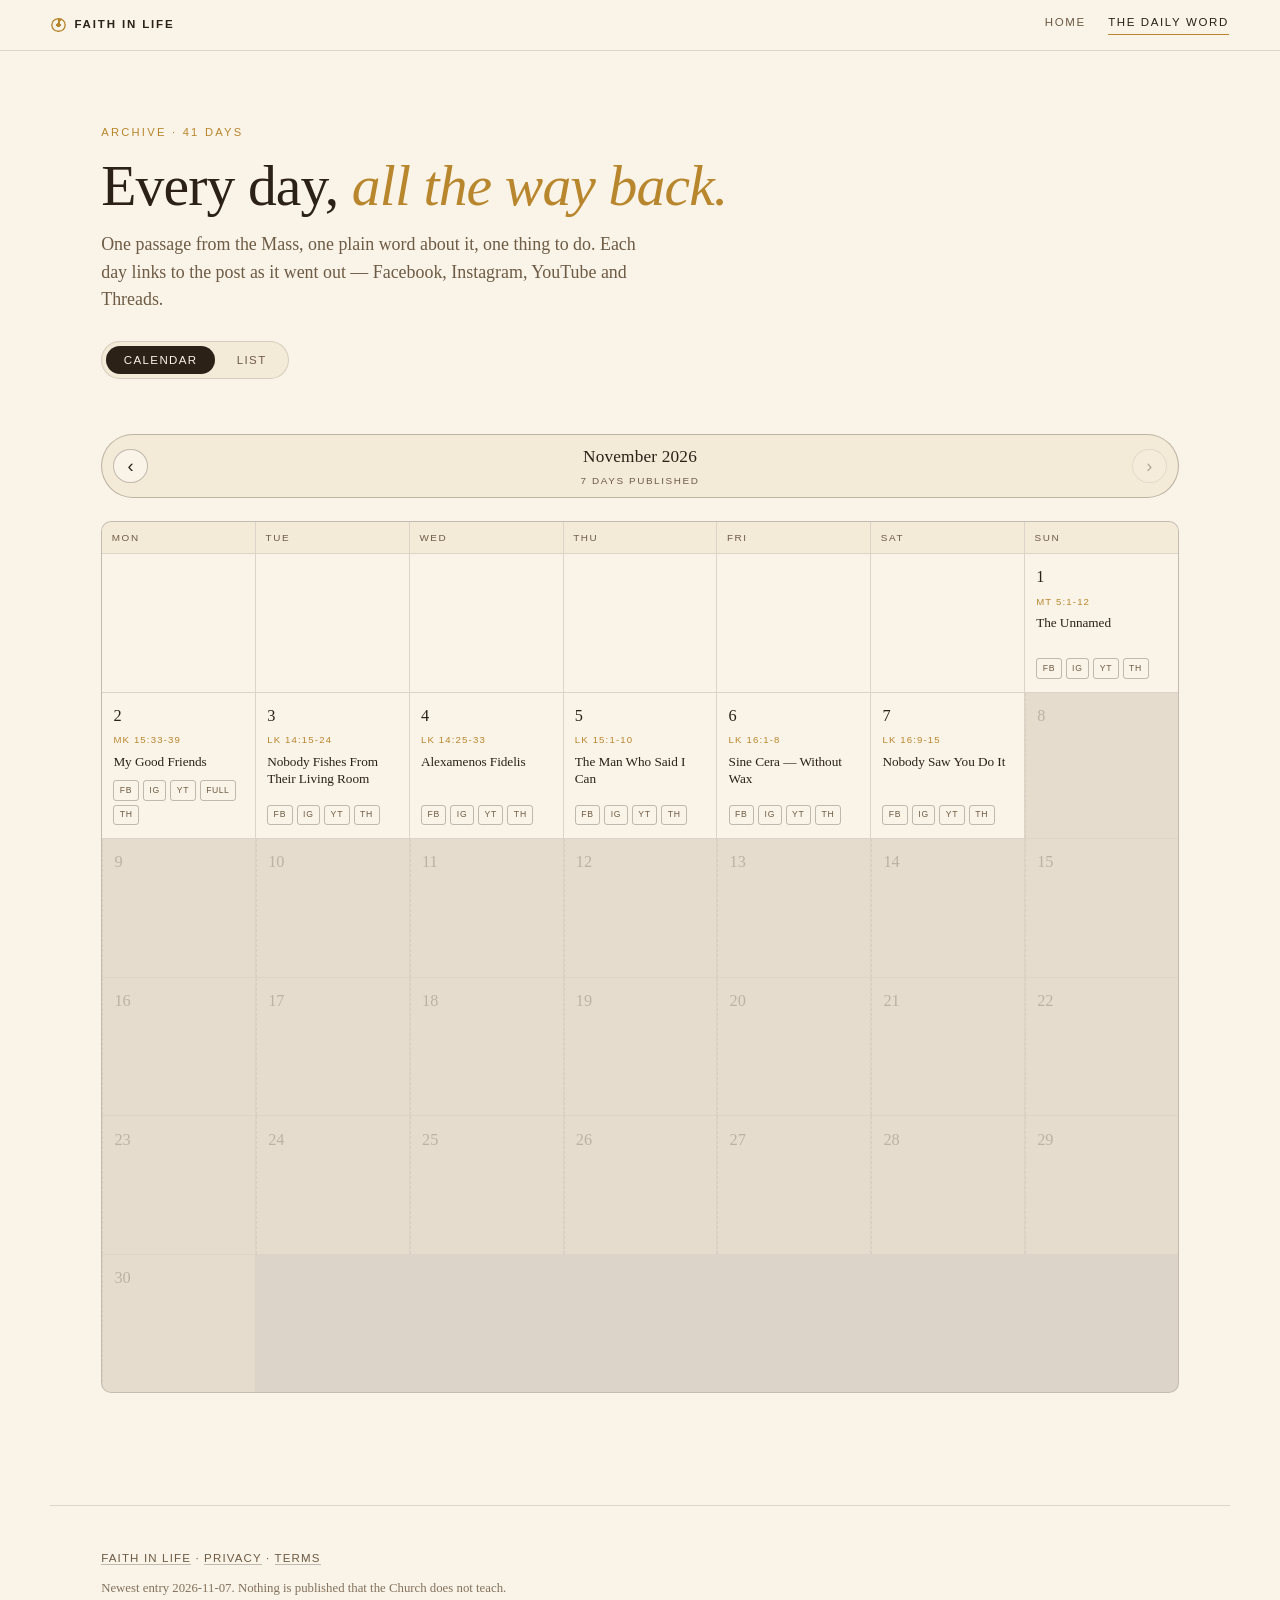
==== commit cca59959: "Refresh The Daily Word archive" ====
--- a/archive.html
+++ b/archive.html
@@ -17,7 +17,7 @@
 
 <main>
   <section class="title">
-    <p class="kicker">Archive &middot; 34 days</p>
+    <p class="kicker">Archive &middot; 41 days</p>
     <h1>Every day, <em>all the way back.</em></h1>
     <p class="lede">One passage from the Mass, one plain word about it, one thing to do. Each day links to the post as it went out — Facebook, Instagram, YouTube and Threads.</p>
     <div class="toggle" role="tablist">
@@ -29,21 +29,21 @@
   <div id="calendar-view" class="view on">
     <div class="monthnav" id="monthnav" aria-label="Browse months">
       <button class="mnav" id="mnav-prev" type="button" aria-label="Previous month">&lsaquo;</button>
-      <p class="mnav__label" aria-live="polite"><span id="mnav-title">October 2026</span>
+      <p class="mnav__label" aria-live="polite"><span id="mnav-title">November 2026</span>
         <small id="mnav-count"></small></p>
       <button class="mnav" id="mnav-next" type="button" aria-label="Next month">&rsaquo;</button>
     </div>
-    <section class="month" data-month="2026-09" id="m-2026-09"><div class="grid"><div class="dow-head">Mon</div><div class="dow-head">Tue</div><div class="dow-head">Wed</div><div class="dow-head">Thu</div><div class="dow-head">Fri</div><div class="dow-head">Sat</div><div class="dow-head">Sun</div><div class="blank"></div><div class="cell cell--empty"><div class="cell-top"><span class="num">1</span></div><p class="gos">&nbsp;</p></div><div class="cell cell--empty"><div class="cell-top"><span class="num">2</span></div><p class="gos">&nbsp;</p></div><div class="cell cell--empty"><div class="cell-top"><span class="num">3</span></div><p class="gos">&nbsp;</p></div><div class="cell cell--empty"><div class="cell-top"><span class="num">4</span></div><p class="gos">&nbsp;</p></div><div class="cell cell--empty"><div class="cell-top"><span class="num">5</span></div><p class="gos">&nbsp;</p></div><div class="cell cell--empty"><div class="cell-top"><span class="num">6</span></div><p class="gos">&nbsp;</p></div><div class="cell cell--empty"><div class="cell-top"><span class="num">7</span></div><p class="gos">&nbsp;</p></div><div class="cell cell--empty"><div class="cell-top"><span class="num">8</span></div><p class="gos">&nbsp;</p></div><div class="cell cell--empty"><div class="cell-top"><span class="num">9</span></div><p class="gos">&nbsp;</p></div><div class="cell cell--empty"><div class="cell-top"><span class="num">10</span></div><p class="gos">&nbsp;</p></div><div class="cell cell--empty"><div class="cell-top"><span class="num">11</span></div><p class="gos">&nbsp;</p></div><div class="cell cell--empty"><div class="cell-top"><span class="num">12</span></div><p class="gos">&nbsp;</p></div><div class="cell cell--empty"><div class="cell-top"><span class="num">13</span></div><p class="gos">&nbsp;</p></div><div class="cell cell--empty"><div class="cell-top"><span class="num">14</span></div><p class="gos">&nbsp;</p></div><div class="cell cell--empty"><div class="cell-top"><span class="num">15</span></div><p class="gos">&nbsp;</p></div><div class="cell cell--empty"><div class="cell-top"><span class="num">16</span></div><p class="gos">&nbsp;</p></div><div class="cell cell--empty"><div class="cell-top"><span class="num">17</span></div><p class="gos">&nbsp;</p></div><div class="cell cell--empty"><div class="cell-top"><span class="num">18</span></div><p class="gos">&nbsp;</p></div><div class="cell cell--empty"><div class="cell-top"><span class="num">19</span></div><p class="gos">&nbsp;</p></div><div class="cell cell--empty"><div class="cell-top"><span class="num">20</span></div><p class="gos">&nbsp;</p></div><div class="cell cell--empty"><div class="cell-top"><span class="num">21</span></div><p class="gos">&nbsp;</p></div><div class="cell cell--empty"><div class="cell-top"><span class="num">22</span></div><p class="gos">&nbsp;</p></div><div class="cell cell--empty"><div class="cell-top"><span class="num">23</span></div><p class="gos">&nbsp;</p></div><div class="cell cell--empty"><div class="cell-top"><span class="num">24</span></div><p class="gos">&nbsp;</p></div><div class="cell cell--empty"><div class="cell-top"><span class="num">25</span></div><p class="gos">&nbsp;</p></div><div class="cell cell--empty"><div class="cell-top"><span class="num">26</span></div><p class="gos">&nbsp;</p></div><article class="cell" data-date="2026-09-27"><div class="cell-top"><span class="num">27</span></div><p class="gos">Mt 21:28-32</p><h3 class="topic">Change your &#x27;no&#x27; into a &#x27;yes&#x27;</h3><div class="pills"><a class="pill pill--fb" href="https://www.facebook.com/122107287405488358/posts/3580467642108236?substory_index=3580467642108236" target="_blank" rel="noopener" title="Facebook">FB</a></div></article><article class="cell" data-date="2026-09-28"><div class="cell-top"><span class="num">28</span></div><p class="gos">Lk 9:46-50</p><h3 class="topic">Why does their blessing sting?</h3><div class="pills"><a class="pill pill--fb" href="https://www.facebook.com/122107287405488358/posts/122103718785488358" target="_blank" rel="noopener" title="Facebook">FB</a><a class="pill pill--ig" href="https://www.instagram.com/p/Dd2fcJFjYFs/" target="_blank" rel="noopener" title="Instagram">IG</a></div></article><div class="cell cell--empty"><div class="cell-top"><span class="num">29</span></div><p class="gos">&nbsp;</p></div><article class="cell" data-date="2026-09-30"><div class="cell-top"><span class="num">30</span></div><p class="gos">Lk 9:57-62</p><h3 class="topic">The Little Way</h3><div class="pills"><a class="pill pill--fb" href="https://www.facebook.com/122107287405488358/posts/122105739783488358" target="_blank" rel="noopener" title="Facebook">FB</a><a class="pill pill--ig" href="https://www.instagram.com/p/Dd7uj0gDKIm/" target="_blank" rel="noopener" title="Instagram">IG</a></div></article></div></section><section class="month on" data-month="2026-10" id="m-2026-10"><div class="grid"><div class="dow-head">Mon</div><div class="dow-head">Tue</div><div class="dow-head">Wed</div><div class="dow-head">Thu</div><div class="dow-head">Fri</div><div class="dow-head">Sat</div><div class="dow-head">Sun</div><div class="blank"></div><div class="blank"></div><div class="blank"></div><article class="cell" data-date="2026-10-01"><div class="cell-top"><span class="num">1</span></div><p class="gos">Lk 10:1-12</p><h3 class="topic">Go and repair my house</h3><div class="pills"><a class="pill pill--fb" href="https://www.facebook.com/122107287405488358/posts/122106386313488358" target="_blank" rel="noopener" title="Facebook">FB</a><a class="pill pill--ig" href="https://www.instagram.com/p/Dd9VP7aF-Cw/" target="_blank" rel="noopener" title="Instagram">IG</a></div></article><article class="cell" data-date="2026-10-02"><div class="cell-top"><span class="num">2</span></div><p class="gos">Mt 18:1-5, 10</p><h3 class="topic">Sanctify your work</h3><div class="pills"><a class="pill pill--fb" href="https://www.facebook.com/1256469087558927/posts/122107285419488358" target="_blank" rel="noopener" title="Facebook">FB</a><a class="pill pill--ig" href="https://www.instagram.com/p/Dd_V6aDl66g/" target="_blank" rel="noopener" title="Instagram">IG</a></div></article><article class="cell" data-date="2026-10-03"><div class="cell-top"><span class="num">3</span></div><p class="gos">Lk 10:17-24</p><h3 class="topic">Your name is written in heaven</h3><div class="pills"><a class="pill pill--fb" href="https://www.facebook.com/122107287405488358/posts/122108703411488358" target="_blank" rel="noopener" title="Facebook">FB</a><a class="pill pill--ig" href="https://www.instagram.com/p/DeDZmk7je2w/" target="_blank" rel="noopener" title="Instagram">IG</a></div></article><article class="cell" data-date="2026-10-04"><div class="cell-top"><span class="num">4</span></div><p class="gos">Mt 21:33-43</p><h3 class="topic">Poverty — St Francis</h3><div class="pills"><a class="pill pill--fb" href="https://www.facebook.com/122107287405488358/posts/122109220857488358" target="_blank" rel="noopener" title="Facebook">FB</a><a class="pill pill--ig" href="https://www.instagram.com/p/DeFhM3AF1-0/" target="_blank" rel="noopener" title="Instagram">IG</a></div></article><article class="cell" data-date="2026-10-05"><div class="cell-top"><span class="num">5</span></div><p class="gos">Lk 10:25-37</p><h3 class="topic">The one right in front of you.</h3><div class="pills"><a class="pill pill--fb" href="https://www.facebook.com/122107287405488358/posts/122109858039488358" target="_blank" rel="noopener" title="Facebook">FB</a><a class="pill pill--ig" href="https://www.instagram.com/p/DeIpakCjOYP/" target="_blank" rel="noopener" title="Instagram">IG</a></div></article><article class="cell" data-date="2026-10-06"><div class="cell-top"><span class="num">6</span></div><p class="gos">Lk 10:38-42</p><h3 class="topic">Mary or Martha?</h3><div class="pills"><a class="pill pill--fb" href="https://www.facebook.com/1256469087558927/posts/122110384821488358" target="_blank" rel="noopener" title="Facebook">FB</a><a class="pill pill--ig" href="https://www.instagram.com/p/DeLGmeTF-f7/" target="_blank" rel="noopener" title="Instagram">IG</a></div></article><article class="cell" data-date="2026-10-07"><div class="cell-top"><span class="num">7</span></div><p class="gos">Lk 11:1-4</p><h3 class="topic">A boy found the Hail Mary in the Bible</h3><div class="pills"><a class="pill pill--fb" href="https://www.facebook.com/1256469087558927/posts/122110666893488358" target="_blank" rel="noopener" title="Facebook">FB</a><a class="pill pill--ig" href="https://www.instagram.com/p/DeMNxGXjDhu/" target="_blank" rel="noopener" title="Instagram">IG</a></div></article><article class="cell" data-date="2026-10-08"><div class="cell-top"><span class="num">8</span></div><p class="gos">Lk 11:5-13</p><h3 class="topic">Ask, and it will be given you.</h3><div class="pills"><a class="pill pill--fb" href="https://www.facebook.com/1256469087558927/posts/122111229747488358" target="_blank" rel="noopener" title="Facebook">FB</a><a class="pill pill--ig" href="https://www.instagram.com/p/DeOyTgFDeOQ/" target="_blank" rel="noopener" title="Instagram">IG</a></div></article><article class="cell" data-date="2026-10-09"><div class="cell-top"><span class="num">9</span></div><p class="gos">Lk 11:15-26</p><h3 class="topic">He who does not gather with me scatters.</h3><div class="pills"><a class="pill pill--fb" href="https://www.facebook.com/122107287405488358/posts/122112301821488358" target="_blank" rel="noopener" title="Facebook">FB</a><a class="pill pill--ig" href="https://www.instagram.com/p/DeTB0q9Dfcg/" target="_blank" rel="noopener" title="Instagram">IG</a></div></article><article class="cell" data-date="2026-10-10"><div class="cell-top"><span class="num">10</span></div><p class="gos">Lk 11:27-28</p><h3 class="topic">Blessed Are Those Who Hear God&#x27;s Word — Prayer Is the Light Before Every Decision</h3><div class="pills"><a class="pill pill--fb" href="https://www.facebook.com/1256469087558927/posts/122119027761488358" target="_blank" rel="noopener" title="Facebook">FB</a><a class="pill pill--ig" href="https://www.instagram.com/p/De92yCVn9rZ/" target="_blank" rel="noopener" title="Instagram">IG</a><a class="pill pill--yt-short" href="https://www.youtube.com/shorts/WsAviSOvR6I" target="_blank" rel="noopener" title="YouTube Short">YT</a></div></article><article class="cell" data-date="2026-10-11"><div class="cell-top"><span class="num">11</span></div><p class="gos">Mt 22:1-14</p><h3 class="topic">The invited guests</h3><div class="pills"><a class="pill pill--fb" href="https://www.facebook.com/1256469087558927/posts/122112792105488358" target="_blank" rel="noopener" title="Facebook">FB</a><a class="pill pill--ig" href="https://www.instagram.com/p/DeVwyHCDC8p/" target="_blank" rel="noopener" title="Instagram">IG</a><a class="pill pill--yt-long" href="https://www.youtube.com/watch?v=lCEb-tUCuJY" target="_blank" rel="noopener" title="YouTube">FULL</a><a class="pill pill--threads" href="https://www.threads.com/@catholicfaithinlife/post/DenId89mXVW" target="_blank" rel="noopener" title="Threads">TH</a></div></article><article class="cell" data-date="2026-10-12"><div class="cell-top"><span class="num">12</span></div><p class="gos">Lk 11:29-32</p><h3 class="topic">The sign you already have</h3><div class="pills"><a class="pill pill--fb" href="https://www.facebook.com/1256469087558927/posts/122113453095488358" target="_blank" rel="noopener" title="Facebook">FB</a><a class="pill pill--ig" href="https://www.instagram.com/p/DeZFCqlDE22/" target="_blank" rel="noopener" title="Instagram">IG</a><a class="pill pill--threads" href="https://www.threads.com/@catholicfaithinlife/post/DepEFTmFmo9" target="_blank" rel="noopener" title="Threads">TH</a></div></article><article class="cell" data-date="2026-10-13"><div class="cell-top"><span class="num">13</span></div><p class="gos">Lk 11:37-41</p><h3 class="topic">The crutches you didn&#x27;t see</h3><div class="pills"><a class="pill pill--fb" href="https://www.facebook.com/1256469087558927/posts/122114074431488358" target="_blank" rel="noopener" title="Facebook">FB</a><a class="pill pill--ig" href="https://www.instagram.com/p/Debp3JTDd6i/" target="_blank" rel="noopener" title="Instagram">IG</a><a class="pill pill--yt-long" href="https://www.youtube.com/watch?v=aZ5lN2D6U44" target="_blank" rel="noopener" title="YouTube">FULL</a><a class="pill pill--threads" href="https://www.threads.com/@catholicfaithinlife/post/DeptYExmXR4" target="_blank" rel="noopener" title="Threads">TH</a></div></article><article class="cell" data-date="2026-10-14"><div class="cell-top"><span class="num">14</span></div><p class="gos">Lk 11:42-46</p><h3 class="topic">The ten percent God doesn&#x27;t want</h3><div class="pills"><a class="pill pill--fb" href="https://www.facebook.com/1256469087558927/posts/122114585481488358" target="_blank" rel="noopener" title="Facebook">FB</a><a class="pill pill--ig" href="https://www.instagram.com/p/DeeoQHwDd8U/" target="_blank" rel="noopener" title="Instagram">IG</a><a class="pill pill--yt-long" href="https://www.youtube.com/watch?v=NaFXHmb2tYY" target="_blank" rel="noopener" title="YouTube">FULL</a><a class="pill pill--threads" href="https://www.threads.com/@catholicfaithinlife/post/Dero36vFr7p" target="_blank" rel="noopener" title="Threads">TH</a></div></article><article class="cell" data-date="2026-10-15"><div class="cell-top"><span class="num">15</span></div><p class="gos">Lk 11:47-54</p><h3 class="topic">The key you never turned</h3><div class="pills"><a class="pill pill--fb" href="https://www.facebook.com/1256469087558927/posts/122114894385488358" target="_blank" rel="noopener" title="Facebook">FB</a><a class="pill pill--ig" href="https://www.instagram.com/p/Degzd4Sjaeo/" target="_blank" rel="noopener" title="Instagram">IG</a><a class="pill pill--yt-short" href="https://www.youtube.com/shorts/_xIu60pGFC8" target="_blank" rel="noopener" title="YouTube Short">YT</a><a class="pill pill--threads" href="https://www.threads.com/@catholicfaithinlife/post/DesSEFBmRix" target="_blank" rel="noopener" title="Threads">TH</a></div></article><article class="cell" data-date="2026-10-16"><div class="cell-top"><span class="num">16</span></div><p class="gos">Lk 12:1-7</p><h3 class="topic">The fear you were never meant to carry</h3><div class="pills"><a class="pill pill--fb" href="https://www.facebook.com/1256469087558927/posts/122115241119488358" target="_blank" rel="noopener" title="Facebook">FB</a><a class="pill pill--ig" href="https://www.instagram.com/p/DejYP6WDbch/" target="_blank" rel="noopener" title="Instagram">IG</a><a class="pill pill--yt-short" href="https://www.youtube.com/shorts/bEX49eyHCjk" target="_blank" rel="noopener" title="YouTube Short">YT</a><a class="pill pill--yt-long" href="https://www.youtube.com/watch?v=XGbSie1sbkA" target="_blank" rel="noopener" title="YouTube">FULL</a><a class="pill pill--threads" href="https://www.threads.com/@catholicfaithinlife/post/DeuNv0nlsDh" target="_blank" rel="noopener" title="Threads">TH</a></div></article><article class="cell" data-date="2026-10-17"><div class="cell-top"><span class="num">17</span></div><p class="gos">Lk 12:8-12</p><h3 class="topic">One voice is enough</h3><div class="pills"><a class="pill pill--fb" href="https://www.facebook.com/1256469087558927/posts/122115643023488358" target="_blank" rel="noopener" title="Facebook">FB</a><a class="pill pill--ig" href="https://www.instagram.com/p/Del9DKLjQCi/" target="_blank" rel="noopener" title="Instagram">IG</a><a class="pill pill--yt-short" href="https://www.youtube.com/shorts/AbOzXZvJxVg" target="_blank" rel="noopener" title="YouTube Short">YT</a><a class="pill pill--yt-long" href="https://www.youtube.com/watch?v=FOUn7BIpAxU" target="_blank" rel="noopener" title="YouTube">FULL</a><a class="pill pill--threads" href="https://www.threads.com/@catholicfaithinlife/post/Del9cdllvRl" target="_blank" rel="noopener" title="Threads">TH</a></div></article><article class="cell" data-date="2026-10-18"><div class="cell-top"><span class="num">18</span></div><p class="gos">Mt 22:15-21</p><h3 class="topic">One Life, Not Two</h3><div class="pills"><a class="pill pill--fb" href="https://www.facebook.com/1256469087558927/posts/122115974505488358" target="_blank" rel="noopener" title="Facebook">FB</a><a class="pill pill--ig" href="https://www.instagram.com/p/DeooMJUDa8u/" target="_blank" rel="noopener" title="Instagram">IG</a><a class="pill pill--yt-short" href="https://www.youtube.com/shorts/P0jpvopHVvI" target="_blank" rel="noopener" title="YouTube Short">YT</a><a class="pill pill--yt-long" href="https://www.youtube.com/watch?v=IgNrQdDNN90" target="_blank" rel="noopener" title="YouTube">FULL</a><a class="pill pill--threads" href="https://www.threads.com/@catholicfaithinlife/post/DeookBelnBf" target="_blank" rel="noopener" title="Threads">TH</a></div></article><article class="cell" data-date="2026-10-19"><div class="cell-top"><span class="num">19</span></div><p class="gos">Lk 12:13-21</p><h3 class="topic">The Barn Is Finished. The Peace Is Not.</h3><div class="pills"><a class="pill pill--fb" href="https://www.facebook.com/1256469087558927/posts/122116307781488358" target="_blank" rel="noopener" title="Facebook">FB</a><a class="pill pill--ig" href="https://www.instagram.com/p/DerGotXF6il/" target="_blank" rel="noopener" title="Instagram">IG</a><a class="pill pill--yt-short" href="https://www.youtube.com/shorts/5z7Xd4KUdRI" target="_blank" rel="noopener" title="YouTube Short">YT</a><a class="pill pill--yt-long" href="https://www.youtube.com/watch?v=LC9dNXQuaew" target="_blank" rel="noopener" title="YouTube">FULL</a><a class="pill pill--threads" href="https://www.threads.com/@catholicfaithinlife/post/DerHDkZll58" target="_blank" rel="noopener" title="Threads">TH</a></div></article><article class="cell" data-date="2026-10-20"><div class="cell-top"><span class="num">20</span></div><p class="gos">Lk 12:35-38</p><h3 class="topic">The Light in the Hall</h3><div class="pills"><a class="pill pill--fb" href="https://www.facebook.com/1256469087558927/posts/122116532787488358" target="_blank" rel="noopener" title="Facebook">FB</a><a class="pill pill--ig" href="https://www.instagram.com/p/DesiQP4DXKc/" target="_blank" rel="noopener" title="Instagram">IG</a><a class="pill pill--yt-short" href="https://www.youtube.com/shorts/8f7GRds17D0" target="_blank" rel="noopener" title="YouTube Short">YT</a></div></article><article class="cell" data-date="2026-10-21"><div class="cell-top"><span class="num">21</span></div><p class="gos">Lk 12:39-48</p><h3 class="topic">You Are Not Anyone Else</h3><div class="pills"><a class="pill pill--fb" href="https://www.facebook.com/1256469087558927/posts/122116870941488358" target="_blank" rel="noopener" title="Facebook">FB</a><a class="pill pill--ig" href="https://www.instagram.com/p/Deu286pjKqX/" target="_blank" rel="noopener" title="Instagram">IG</a><a class="pill pill--yt-short" href="https://www.youtube.com/shorts/g8OBW_1qpRg" target="_blank" rel="noopener" title="YouTube Short">YT</a><a class="pill pill--threads" href="https://www.threads.com/@catholicfaithinlife/post/Deu4HS2lnNb" target="_blank" rel="noopener" title="Threads">TH</a></div></article><article class="cell" data-date="2026-10-22"><div class="cell-top"><span class="num">22</span></div><p class="gos">Lk 12:49-53</p><h3 class="topic">Somebody Lit a Fire in You</h3><div class="pills"><a class="pill pill--fb" href="https://www.facebook.com/1256469087558927/posts/122117328543488358" target="_blank" rel="noopener" title="Facebook">FB</a><a class="pill pill--ig" href="https://www.instagram.com/p/DexbvUpDWsJ/" target="_blank" rel="noopener" title="Instagram">IG</a><a class="pill pill--yt-short" href="https://www.youtube.com/shorts/CUrQCmKuByY" target="_blank" rel="noopener" title="YouTube Short">YT</a><a class="pill pill--threads" href="https://www.threads.com/@catholicfaithinlife/post/DexcHA4n2Y-" target="_blank" rel="noopener" title="Threads">TH</a></div></article><article class="cell" data-date="2026-10-23"><div class="cell-top"><span class="num">23</span></div><p class="gos">Lk 12:54-59</p><h3 class="topic">Somebody left a toolbox on your island</h3><div class="pills"><a class="pill pill--fb" href="https://www.facebook.com/1256469087558927/posts/122117689479488358" target="_blank" rel="noopener" title="Facebook">FB</a><a class="pill pill--ig" href="https://www.instagram.com/p/De0AhtUjUAP/" target="_blank" rel="noopener" title="Instagram">IG</a><a class="pill pill--yt-short" href="https://www.youtube.com/shorts/T1iKTGTfet0" target="_blank" rel="noopener" title="YouTube Short">YT</a><a class="pill pill--threads" href="https://www.threads.com/@catholicfaithinlife/post/De0A5e5Hz2g" target="_blank" rel="noopener" title="Threads">TH</a></div></article><article class="cell" data-date="2026-10-24"><div class="cell-top"><span class="num">24</span></div><p class="gos">Lk 13:1-9</p><h3 class="topic">Everything but the Fruit</h3><div class="pills"><a class="pill pill--fb" href="https://www.facebook.com/1256469087558927/posts/122118090075488358" target="_blank" rel="noopener" title="Facebook">FB</a><a class="pill pill--ig" href="https://www.instagram.com/p/De23sr6DR1C/" target="_blank" rel="noopener" title="Instagram">IG</a><a class="pill pill--yt-short" href="https://www.youtube.com/shorts/dpyIuSlJ6k4" target="_blank" rel="noopener" title="YouTube Short">YT</a><a class="pill pill--threads" href="https://www.threads.com/@catholicfaithinlife/post/De24H2zFSZD" target="_blank" rel="noopener" title="Threads">TH</a></div></article><article class="cell" data-date="2026-10-25"><div class="cell-top"><span class="num">25</span></div><p class="gos">Mt 22:34-40</p><h3 class="topic">He Died at Ninety. He Lived Three Years.</h3><div class="pills"><a class="pill pill--fb" href="https://www.facebook.com/1256469087558927/posts/122118385227488358" target="_blank" rel="noopener" title="Facebook">FB</a><a class="pill pill--ig" href="https://www.instagram.com/p/De5KNuhjTGV/" target="_blank" rel="noopener" title="Instagram">IG</a><a class="pill pill--yt-short" href="https://www.youtube.com/shorts/sk4lVL9I8K4" target="_blank" rel="noopener" title="YouTube Short">YT</a><a class="pill pill--yt-long" href="https://www.youtube.com/watch?v=d-J8nq8NEpQ" target="_blank" rel="noopener" title="YouTube">FULL</a><a class="pill pill--threads" href="https://www.threads.com/@catholicfaithinlife/post/De5Kwy4G0kw" target="_blank" rel="noopener" title="Threads">TH</a></div></article><article class="cell" data-date="2026-10-26"><div class="cell-top"><span class="num">26</span></div><p class="gos">Lk 13:10-17</p><h3 class="topic">Eighteen Years Looking at the Ground</h3><div class="pills"><a class="pill pill--fb" href="https://www.facebook.com/1256469087558927/posts/122118709293488358" target="_blank" rel="noopener" title="Facebook">FB</a><a class="pill pill--ig" href="https://www.instagram.com/p/De7u_KuD84i/" target="_blank" rel="noopener" title="Instagram">IG</a><a class="pill pill--yt-short" href="https://www.youtube.com/shorts/yCG1eZQDvlE" target="_blank" rel="noopener" title="YouTube Short">YT</a><a class="pill pill--threads" href="https://www.threads.com/@catholicfaithinlife/post/De7vaQHm1P8" target="_blank" rel="noopener" title="Threads">TH</a></div></article><article class="cell" data-date="2026-10-27"><div class="cell-top"><span class="num">27</span></div><p class="gos">Lk 13:18-21</p><h3 class="topic">Nothing Looks Different Yet</h3><div class="pills"><a class="pill pill--fb" href="https://www.facebook.com/1256469087558927/posts/122119090047488358" target="_blank" rel="noopener" title="Facebook">FB</a><a class="pill pill--ig" href="https://www.instagram.com/p/De-TydEm9We/" target="_blank" rel="noopener" title="Instagram">IG</a><a class="pill pill--yt-short" href="https://www.youtube.com/shorts/52RcQpo29y4" target="_blank" rel="noopener" title="YouTube Short">YT</a><a class="pill pill--threads" href="https://www.threads.com/@catholicfaithinlife/post/De-UOFzm-hs" target="_blank" rel="noopener" title="Threads">TH</a></div></article><article class="cell" data-date="2026-10-28"><div class="cell-top"><span class="num">28</span></div><p class="gos">Lk 6:12-19</p><h3 class="topic">The Chair That Wanted to Be a Hanger</h3><div class="pills"><a class="pill pill--fb" href="https://www.facebook.com/1256469087558927/posts/122119586211488358" target="_blank" rel="noopener" title="Facebook">FB</a><a class="pill pill--ig" href="https://www.instagram.com/p/DfA_6ebD_MG/" target="_blank" rel="noopener" title="Instagram">IG</a><a class="pill pill--yt-short" href="https://www.youtube.com/shorts/pK-ijvULDYA" target="_blank" rel="noopener" title="YouTube Short">YT</a><a class="pill pill--yt-long" href="https://www.youtube.com/watch?v=GGq49Te7Qs8" target="_blank" rel="noopener" title="YouTube">FULL</a><a class="pill pill--threads" href="https://www.threads.com/@catholicfaithinlife/post/DfBAbLTm-BA" target="_blank" rel="noopener" title="Threads">TH</a></div></article><article class="cell" data-date="2026-10-29"><div class="cell-top"><span class="num">29</span></div><p class="gos">Lk 13:31-35</p><h3 class="topic">He Answered a Death Threat with a Timetable</h3><div class="pills"><a class="pill pill--fb" href="https://www.facebook.com/1256469087558927/posts/122120081745488358" target="_blank" rel="noopener" title="Facebook">FB</a><a class="pill pill--ig" href="https://www.instagram.com/p/DfGCNL3jeiO/" target="_blank" rel="noopener" title="Instagram">IG</a><a class="pill pill--yt-short" href="https://www.youtube.com/shorts/4wnyYZIIjw4" target="_blank" rel="noopener" title="YouTube Short">YT</a><a class="pill pill--threads" href="https://www.threads.com/@catholicfaithinlife/post/DfDd0KiG6cO" target="_blank" rel="noopener" title="Threads">TH</a></div></article><article class="cell" data-date="2026-10-30"><div class="cell-top"><span class="num">30</span></div><p class="gos">Lk 14:1-6</p><h3 class="topic">The Man Nobody Came For</h3><div class="pills"><a class="pill pill--fb" href="https://www.facebook.com/1256469087558927/posts/122120239527488358" target="_blank" rel="noopener" title="Facebook">FB</a><a class="pill pill--ig" href="https://www.instagram.com/p/DfGCHWxjeii/" target="_blank" rel="noopener" title="Instagram">IG</a><a class="pill pill--yt-short" href="https://www.youtube.com/shorts/4qZA6sYrcjU" target="_blank" rel="noopener" title="YouTube Short">YT</a><a class="pill pill--threads" href="https://www.threads.com/@catholicfaithinlife/post/DfGCkESGzUB" target="_blank" rel="noopener" title="Threads">TH</a></div></article><article class="cell" data-date="2026-10-31"><div class="cell-top"><span class="num">31</span></div><p class="gos">Lk 14:1</p><h3 class="topic">Take the Last Seat</h3><div class="pills"><a class="pill pill--fb" href="https://www.facebook.com/1256469087558927/posts/122120664819488358" target="_blank" rel="noopener" title="Facebook">FB</a><a class="pill pill--ig" href="https://www.instagram.com/p/DfIm5aIDbaE/" target="_blank" rel="noopener" title="Instagram">IG</a><a class="pill pill--yt-short" href="https://www.youtube.com/shorts/yxjmL1K3NkM" target="_blank" rel="noopener" title="YouTube Short">YT</a><a class="pill pill--threads" href="https://www.threads.com/@catholicfaithinlife/post/DfInU6-G97A" target="_blank" rel="noopener" title="Threads">TH</a></div></article></div></section>
+    <section class="month" data-month="2026-09" id="m-2026-09"><div class="grid"><div class="dow-head">Mon</div><div class="dow-head">Tue</div><div class="dow-head">Wed</div><div class="dow-head">Thu</div><div class="dow-head">Fri</div><div class="dow-head">Sat</div><div class="dow-head">Sun</div><div class="blank"></div><div class="cell cell--empty"><div class="cell-top"><span class="num">1</span></div><p class="gos">&nbsp;</p></div><div class="cell cell--empty"><div class="cell-top"><span class="num">2</span></div><p class="gos">&nbsp;</p></div><div class="cell cell--empty"><div class="cell-top"><span class="num">3</span></div><p class="gos">&nbsp;</p></div><div class="cell cell--empty"><div class="cell-top"><span class="num">4</span></div><p class="gos">&nbsp;</p></div><div class="cell cell--empty"><div class="cell-top"><span class="num">5</span></div><p class="gos">&nbsp;</p></div><div class="cell cell--empty"><div class="cell-top"><span class="num">6</span></div><p class="gos">&nbsp;</p></div><div class="cell cell--empty"><div class="cell-top"><span class="num">7</span></div><p class="gos">&nbsp;</p></div><div class="cell cell--empty"><div class="cell-top"><span class="num">8</span></div><p class="gos">&nbsp;</p></div><div class="cell cell--empty"><div class="cell-top"><span class="num">9</span></div><p class="gos">&nbsp;</p></div><div class="cell cell--empty"><div class="cell-top"><span class="num">10</span></div><p class="gos">&nbsp;</p></div><div class="cell cell--empty"><div class="cell-top"><span class="num">11</span></div><p class="gos">&nbsp;</p></div><div class="cell cell--empty"><div class="cell-top"><span class="num">12</span></div><p class="gos">&nbsp;</p></div><div class="cell cell--empty"><div class="cell-top"><span class="num">13</span></div><p class="gos">&nbsp;</p></div><div class="cell cell--empty"><div class="cell-top"><span class="num">14</span></div><p class="gos">&nbsp;</p></div><div class="cell cell--empty"><div class="cell-top"><span class="num">15</span></div><p class="gos">&nbsp;</p></div><div class="cell cell--empty"><div class="cell-top"><span class="num">16</span></div><p class="gos">&nbsp;</p></div><div class="cell cell--empty"><div class="cell-top"><span class="num">17</span></div><p class="gos">&nbsp;</p></div><div class="cell cell--empty"><div class="cell-top"><span class="num">18</span></div><p class="gos">&nbsp;</p></div><div class="cell cell--empty"><div class="cell-top"><span class="num">19</span></div><p class="gos">&nbsp;</p></div><div class="cell cell--empty"><div class="cell-top"><span class="num">20</span></div><p class="gos">&nbsp;</p></div><div class="cell cell--empty"><div class="cell-top"><span class="num">21</span></div><p class="gos">&nbsp;</p></div><div class="cell cell--empty"><div class="cell-top"><span class="num">22</span></div><p class="gos">&nbsp;</p></div><div class="cell cell--empty"><div class="cell-top"><span class="num">23</span></div><p class="gos">&nbsp;</p></div><div class="cell cell--empty"><div class="cell-top"><span class="num">24</span></div><p class="gos">&nbsp;</p></div><div class="cell cell--empty"><div class="cell-top"><span class="num">25</span></div><p class="gos">&nbsp;</p></div><div class="cell cell--empty"><div class="cell-top"><span class="num">26</span></div><p class="gos">&nbsp;</p></div><article class="cell" data-date="2026-09-27"><div class="cell-top"><span class="num">27</span></div><p class="gos">Mt 21:28-32</p><h3 class="topic">Change your &#x27;no&#x27; into a &#x27;yes&#x27;</h3><div class="pills"><a class="pill pill--fb" href="https://www.facebook.com/122107287405488358/posts/3580467642108236?substory_index=3580467642108236" target="_blank" rel="noopener" title="Facebook">FB</a></div></article><article class="cell" data-date="2026-09-28"><div class="cell-top"><span class="num">28</span></div><p class="gos">Lk 9:46-50</p><h3 class="topic">Why does their blessing sting?</h3><div class="pills"><a class="pill pill--fb" href="https://www.facebook.com/122107287405488358/posts/122103718785488358" target="_blank" rel="noopener" title="Facebook">FB</a><a class="pill pill--ig" href="https://www.instagram.com/p/Dd2fcJFjYFs/" target="_blank" rel="noopener" title="Instagram">IG</a></div></article><div class="cell cell--empty"><div class="cell-top"><span class="num">29</span></div><p class="gos">&nbsp;</p></div><article class="cell" data-date="2026-09-30"><div class="cell-top"><span class="num">30</span></div><p class="gos">Lk 9:57-62</p><h3 class="topic">The Little Way</h3><div class="pills"><a class="pill pill--fb" href="https://www.facebook.com/122107287405488358/posts/122105739783488358" target="_blank" rel="noopener" title="Facebook">FB</a><a class="pill pill--ig" href="https://www.instagram.com/p/Dd7uj0gDKIm/" target="_blank" rel="noopener" title="Instagram">IG</a></div></article></div></section><section class="month" data-month="2026-10" id="m-2026-10"><div class="grid"><div class="dow-head">Mon</div><div class="dow-head">Tue</div><div class="dow-head">Wed</div><div class="dow-head">Thu</div><div class="dow-head">Fri</div><div class="dow-head">Sat</div><div class="dow-head">Sun</div><div class="blank"></div><div class="blank"></div><div class="blank"></div><article class="cell" data-date="2026-10-01"><div class="cell-top"><span class="num">1</span></div><p class="gos">Lk 10:1-12</p><h3 class="topic">Go and repair my house</h3><div class="pills"><a class="pill pill--fb" href="https://www.facebook.com/122107287405488358/posts/122106386313488358" target="_blank" rel="noopener" title="Facebook">FB</a><a class="pill pill--ig" href="https://www.instagram.com/p/Dd9VP7aF-Cw/" target="_blank" rel="noopener" title="Instagram">IG</a></div></article><article class="cell" data-date="2026-10-02"><div class="cell-top"><span class="num">2</span></div><p class="gos">Mt 18:1-5, 10</p><h3 class="topic">Sanctify your work</h3><div class="pills"><a class="pill pill--fb" href="https://www.facebook.com/1256469087558927/posts/122107285419488358" target="_blank" rel="noopener" title="Facebook">FB</a><a class="pill pill--ig" href="https://www.instagram.com/p/Dd_V6aDl66g/" target="_blank" rel="noopener" title="Instagram">IG</a></div></article><article class="cell" data-date="2026-10-03"><div class="cell-top"><span class="num">3</span></div><p class="gos">Lk 10:17-24</p><h3 class="topic">Your name is written in heaven</h3><div class="pills"><a class="pill pill--fb" href="https://www.facebook.com/122107287405488358/posts/122108703411488358" target="_blank" rel="noopener" title="Facebook">FB</a><a class="pill pill--ig" href="https://www.instagram.com/p/DeDZmk7je2w/" target="_blank" rel="noopener" title="Instagram">IG</a></div></article><article class="cell" data-date="2026-10-04"><div class="cell-top"><span class="num">4</span></div><p class="gos">Mt 21:33-43</p><h3 class="topic">Poverty — St Francis</h3><div class="pills"><a class="pill pill--fb" href="https://www.facebook.com/122107287405488358/posts/122109220857488358" target="_blank" rel="noopener" title="Facebook">FB</a><a class="pill pill--ig" href="https://www.instagram.com/p/DeFhM3AF1-0/" target="_blank" rel="noopener" title="Instagram">IG</a></div></article><article class="cell" data-date="2026-10-05"><div class="cell-top"><span class="num">5</span></div><p class="gos">Lk 10:25-37</p><h3 class="topic">The one right in front of you.</h3><div class="pills"><a class="pill pill--fb" href="https://www.facebook.com/122107287405488358/posts/122109858039488358" target="_blank" rel="noopener" title="Facebook">FB</a><a class="pill pill--ig" href="https://www.instagram.com/p/DeIpakCjOYP/" target="_blank" rel="noopener" title="Instagram">IG</a></div></article><article class="cell" data-date="2026-10-06"><div class="cell-top"><span class="num">6</span></div><p class="gos">Lk 10:38-42</p><h3 class="topic">Mary or Martha?</h3><div class="pills"><a class="pill pill--fb" href="https://www.facebook.com/1256469087558927/posts/122110384821488358" target="_blank" rel="noopener" title="Facebook">FB</a><a class="pill pill--ig" href="https://www.instagram.com/p/DeLGmeTF-f7/" target="_blank" rel="noopener" title="Instagram">IG</a></div></article><article class="cell" data-date="2026-10-07"><div class="cell-top"><span class="num">7</span></div><p class="gos">Lk 11:1-4</p><h3 class="topic">A boy found the Hail Mary in the Bible</h3><div class="pills"><a class="pill pill--fb" href="https://www.facebook.com/1256469087558927/posts/122110666893488358" target="_blank" rel="noopener" title="Facebook">FB</a><a class="pill pill--ig" href="https://www.instagram.com/p/DeMNxGXjDhu/" target="_blank" rel="noopener" title="Instagram">IG</a></div></article><article class="cell" data-date="2026-10-08"><div class="cell-top"><span class="num">8</span></div><p class="gos">Lk 11:5-13</p><h3 class="topic">Ask, and it will be given you.</h3><div class="pills"><a class="pill pill--fb" href="https://www.facebook.com/1256469087558927/posts/122111229747488358" target="_blank" rel="noopener" title="Facebook">FB</a><a class="pill pill--ig" href="https://www.instagram.com/p/DeOyTgFDeOQ/" target="_blank" rel="noopener" title="Instagram">IG</a></div></article><article class="cell" data-date="2026-10-09"><div class="cell-top"><span class="num">9</span></div><p class="gos">Lk 11:15-26</p><h3 class="topic">He who does not gather with me scatters.</h3><div class="pills"><a class="pill pill--fb" href="https://www.facebook.com/122107287405488358/posts/122112301821488358" target="_blank" rel="noopener" title="Facebook">FB</a><a class="pill pill--ig" href="https://www.instagram.com/p/DeTB0q9Dfcg/" target="_blank" rel="noopener" title="Instagram">IG</a></div></article><article class="cell" data-date="2026-10-10"><div class="cell-top"><span class="num">10</span></div><p class="gos">Lk 11:27-28</p><h3 class="topic">Blessed Are Those Who Hear God&#x27;s Word — Prayer Is the Light Before Every Decision</h3><div class="pills"><a class="pill pill--fb" href="https://www.facebook.com/1256469087558927/posts/122119027761488358" target="_blank" rel="noopener" title="Facebook">FB</a><a class="pill pill--ig" href="https://www.instagram.com/p/De92yCVn9rZ/" target="_blank" rel="noopener" title="Instagram">IG</a><a class="pill pill--yt-short" href="https://www.youtube.com/shorts/WsAviSOvR6I" target="_blank" rel="noopener" title="YouTube Short">YT</a></div></article><article class="cell" data-date="2026-10-11"><div class="cell-top"><span class="num">11</span></div><p class="gos">Mt 22:1-14</p><h3 class="topic">The invited guests</h3><div class="pills"><a class="pill pill--fb" href="https://www.facebook.com/1256469087558927/posts/122112792105488358" target="_blank" rel="noopener" title="Facebook">FB</a><a class="pill pill--ig" href="https://www.instagram.com/p/DeVwyHCDC8p/" target="_blank" rel="noopener" title="Instagram">IG</a><a class="pill pill--yt-long" href="https://www.youtube.com/watch?v=lCEb-tUCuJY" target="_blank" rel="noopener" title="YouTube">FULL</a><a class="pill pill--threads" href="https://www.threads.com/@catholicfaithinlife/post/DenId89mXVW" target="_blank" rel="noopener" title="Threads">TH</a></div></article><article class="cell" data-date="2026-10-12"><div class="cell-top"><span class="num">12</span></div><p class="gos">Lk 11:29-32</p><h3 class="topic">The sign you already have</h3><div class="pills"><a class="pill pill--fb" href="https://www.facebook.com/1256469087558927/posts/122113453095488358" target="_blank" rel="noopener" title="Facebook">FB</a><a class="pill pill--ig" href="https://www.instagram.com/p/DeZFCqlDE22/" target="_blank" rel="noopener" title="Instagram">IG</a><a class="pill pill--threads" href="https://www.threads.com/@catholicfaithinlife/post/DepEFTmFmo9" target="_blank" rel="noopener" title="Threads">TH</a></div></article><article class="cell" data-date="2026-10-13"><div class="cell-top"><span class="num">13</span></div><p class="gos">Lk 11:37-41</p><h3 class="topic">The crutches you didn&#x27;t see</h3><div class="pills"><a class="pill pill--fb" href="https://www.facebook.com/1256469087558927/posts/122114074431488358" target="_blank" rel="noopener" title="Facebook">FB</a><a class="pill pill--ig" href="https://www.instagram.com/p/Debp3JTDd6i/" target="_blank" rel="noopener" title="Instagram">IG</a><a class="pill pill--yt-long" href="https://www.youtube.com/watch?v=aZ5lN2D6U44" target="_blank" rel="noopener" title="YouTube">FULL</a><a class="pill pill--threads" href="https://www.threads.com/@catholicfaithinlife/post/DeptYExmXR4" target="_blank" rel="noopener" title="Threads">TH</a></div></article><article class="cell" data-date="2026-10-14"><div class="cell-top"><span class="num">14</span></div><p class="gos">Lk 11:42-46</p><h3 class="topic">The ten percent God doesn&#x27;t want</h3><div class="pills"><a class="pill pill--fb" href="https://www.facebook.com/1256469087558927/posts/122114585481488358" target="_blank" rel="noopener" title="Facebook">FB</a><a class="pill pill--ig" href="https://www.instagram.com/p/DeeoQHwDd8U/" target="_blank" rel="noopener" title="Instagram">IG</a><a class="pill pill--yt-long" href="https://www.youtube.com/watch?v=NaFXHmb2tYY" target="_blank" rel="noopener" title="YouTube">FULL</a><a class="pill pill--threads" href="https://www.threads.com/@catholicfaithinlife/post/Dero36vFr7p" target="_blank" rel="noopener" title="Threads">TH</a></div></article><article class="cell" data-date="2026-10-15"><div class="cell-top"><span class="num">15</span></div><p class="gos">Lk 11:47-54</p><h3 class="topic">The key you never turned</h3><div class="pills"><a class="pill pill--fb" href="https://www.facebook.com/1256469087558927/posts/122114894385488358" target="_blank" rel="noopener" title="Facebook">FB</a><a class="pill pill--ig" href="https://www.instagram.com/p/Degzd4Sjaeo/" target="_blank" rel="noopener" title="Instagram">IG</a><a class="pill pill--yt-short" href="https://www.youtube.com/shorts/_xIu60pGFC8" target="_blank" rel="noopener" title="YouTube Short">YT</a><a class="pill pill--threads" href="https://www.threads.com/@catholicfaithinlife/post/DesSEFBmRix" target="_blank" rel="noopener" title="Threads">TH</a></div></article><article class="cell" data-date="2026-10-16"><div class="cell-top"><span class="num">16</span></div><p class="gos">Lk 12:1-7</p><h3 class="topic">The fear you were never meant to carry</h3><div class="pills"><a class="pill pill--fb" href="https://www.facebook.com/1256469087558927/posts/122115241119488358" target="_blank" rel="noopener" title="Facebook">FB</a><a class="pill pill--ig" href="https://www.instagram.com/p/DejYP6WDbch/" target="_blank" rel="noopener" title="Instagram">IG</a><a class="pill pill--yt-short" href="https://www.youtube.com/shorts/bEX49eyHCjk" target="_blank" rel="noopener" title="YouTube Short">YT</a><a class="pill pill--yt-long" href="https://www.youtube.com/watch?v=XGbSie1sbkA" target="_blank" rel="noopener" title="YouTube">FULL</a><a class="pill pill--threads" href="https://www.threads.com/@catholicfaithinlife/post/DeuNv0nlsDh" target="_blank" rel="noopener" title="Threads">TH</a></div></article><article class="cell" data-date="2026-10-17"><div class="cell-top"><span class="num">17</span></div><p class="gos">Lk 12:8-12</p><h3 class="topic">One voice is enough</h3><div class="pills"><a class="pill pill--fb" href="https://www.facebook.com/1256469087558927/posts/122115643023488358" target="_blank" rel="noopener" title="Facebook">FB</a><a class="pill pill--ig" href="https://www.instagram.com/p/Del9DKLjQCi/" target="_blank" rel="noopener" title="Instagram">IG</a><a class="pill pill--yt-short" href="https://www.youtube.com/shorts/AbOzXZvJxVg" target="_blank" rel="noopener" title="YouTube Short">YT</a><a class="pill pill--yt-long" href="https://www.youtube.com/watch?v=FOUn7BIpAxU" target="_blank" rel="noopener" title="YouTube">FULL</a><a class="pill pill--threads" href="https://www.threads.com/@catholicfaithinlife/post/Del9cdllvRl" target="_blank" rel="noopener" title="Threads">TH</a></div></article><article class="cell" data-date="2026-10-18"><div class="cell-top"><span class="num">18</span></div><p class="gos">Mt 22:15-21</p><h3 class="topic">One Life, Not Two</h3><div class="pills"><a class="pill pill--fb" href="https://www.facebook.com/1256469087558927/posts/122115974505488358" target="_blank" rel="noopener" title="Facebook">FB</a><a class="pill pill--ig" href="https://www.instagram.com/p/DeooMJUDa8u/" target="_blank" rel="noopener" title="Instagram">IG</a><a class="pill pill--yt-short" href="https://www.youtube.com/shorts/P0jpvopHVvI" target="_blank" rel="noopener" title="YouTube Short">YT</a><a class="pill pill--yt-long" href="https://www.youtube.com/watch?v=IgNrQdDNN90" target="_blank" rel="noopener" title="YouTube">FULL</a><a class="pill pill--threads" href="https://www.threads.com/@catholicfaithinlife/post/DeookBelnBf" target="_blank" rel="noopener" title="Threads">TH</a></div></article><article class="cell" data-date="2026-10-19"><div class="cell-top"><span class="num">19</span></div><p class="gos">Lk 12:13-21</p><h3 class="topic">The Barn Is Finished. The Peace Is Not.</h3><div class="pills"><a class="pill pill--fb" href="https://www.facebook.com/1256469087558927/posts/122116307781488358" target="_blank" rel="noopener" title="Facebook">FB</a><a class="pill pill--ig" href="https://www.instagram.com/p/DerGotXF6il/" target="_blank" rel="noopener" title="Instagram">IG</a><a class="pill pill--yt-short" href="https://www.youtube.com/shorts/5z7Xd4KUdRI" target="_blank" rel="noopener" title="YouTube Short">YT</a><a class="pill pill--yt-long" href="https://www.youtube.com/watch?v=LC9dNXQuaew" target="_blank" rel="noopener" title="YouTube">FULL</a><a class="pill pill--threads" href="https://www.threads.com/@catholicfaithinlife/post/DerHDkZll58" target="_blank" rel="noopener" title="Threads">TH</a></div></article><article class="cell" data-date="2026-10-20"><div class="cell-top"><span class="num">20</span></div><p class="gos">Lk 12:35-38</p><h3 class="topic">The Light in the Hall</h3><div class="pills"><a class="pill pill--fb" href="https://www.facebook.com/1256469087558927/posts/122116532787488358" target="_blank" rel="noopener" title="Facebook">FB</a><a class="pill pill--ig" href="https://www.instagram.com/p/DesiQP4DXKc/" target="_blank" rel="noopener" title="Instagram">IG</a><a class="pill pill--yt-short" href="https://www.youtube.com/shorts/8f7GRds17D0" target="_blank" rel="noopener" title="YouTube Short">YT</a></div></article><article class="cell" data-date="2026-10-21"><div class="cell-top"><span class="num">21</span></div><p class="gos">Lk 12:39-48</p><h3 class="topic">You Are Not Anyone Else</h3><div class="pills"><a class="pill pill--fb" href="https://www.facebook.com/1256469087558927/posts/122116870941488358" target="_blank" rel="noopener" title="Facebook">FB</a><a class="pill pill--ig" href="https://www.instagram.com/p/Deu286pjKqX/" target="_blank" rel="noopener" title="Instagram">IG</a><a class="pill pill--yt-short" href="https://www.youtube.com/shorts/g8OBW_1qpRg" target="_blank" rel="noopener" title="YouTube Short">YT</a><a class="pill pill--threads" href="https://www.threads.com/@catholicfaithinlife/post/Deu4HS2lnNb" target="_blank" rel="noopener" title="Threads">TH</a></div></article><article class="cell" data-date="2026-10-22"><div class="cell-top"><span class="num">22</span></div><p class="gos">Lk 12:49-53</p><h3 class="topic">Somebody Lit a Fire in You</h3><div class="pills"><a class="pill pill--fb" href="https://www.facebook.com/1256469087558927/posts/122117328543488358" target="_blank" rel="noopener" title="Facebook">FB</a><a class="pill pill--ig" href="https://www.instagram.com/p/DexbvUpDWsJ/" target="_blank" rel="noopener" title="Instagram">IG</a><a class="pill pill--yt-short" href="https://www.youtube.com/shorts/CUrQCmKuByY" target="_blank" rel="noopener" title="YouTube Short">YT</a><a class="pill pill--threads" href="https://www.threads.com/@catholicfaithinlife/post/DexcHA4n2Y-" target="_blank" rel="noopener" title="Threads">TH</a></div></article><article class="cell" data-date="2026-10-23"><div class="cell-top"><span class="num">23</span></div><p class="gos">Lk 12:54-59</p><h3 class="topic">Somebody left a toolbox on your island</h3><div class="pills"><a class="pill pill--fb" href="https://www.facebook.com/1256469087558927/posts/122117689479488358" target="_blank" rel="noopener" title="Facebook">FB</a><a class="pill pill--ig" href="https://www.instagram.com/p/De0AhtUjUAP/" target="_blank" rel="noopener" title="Instagram">IG</a><a class="pill pill--yt-short" href="https://www.youtube.com/shorts/T1iKTGTfet0" target="_blank" rel="noopener" title="YouTube Short">YT</a><a class="pill pill--threads" href="https://www.threads.com/@catholicfaithinlife/post/De0A5e5Hz2g" target="_blank" rel="noopener" title="Threads">TH</a></div></article><article class="cell" data-date="2026-10-24"><div class="cell-top"><span class="num">24</span></div><p class="gos">Lk 13:1-9</p><h3 class="topic">Everything but the Fruit</h3><div class="pills"><a class="pill pill--fb" href="https://www.facebook.com/1256469087558927/posts/122118090075488358" target="_blank" rel="noopener" title="Facebook">FB</a><a class="pill pill--ig" href="https://www.instagram.com/p/De23sr6DR1C/" target="_blank" rel="noopener" title="Instagram">IG</a><a class="pill pill--yt-short" href="https://www.youtube.com/shorts/dpyIuSlJ6k4" target="_blank" rel="noopener" title="YouTube Short">YT</a><a class="pill pill--threads" href="https://www.threads.com/@catholicfaithinlife/post/De24H2zFSZD" target="_blank" rel="noopener" title="Threads">TH</a></div></article><article class="cell" data-date="2026-10-25"><div class="cell-top"><span class="num">25</span></div><p class="gos">Mt 22:34-40</p><h3 class="topic">He Died at Ninety. He Lived Three Years.</h3><div class="pills"><a class="pill pill--fb" href="https://www.facebook.com/1256469087558927/posts/122118385227488358" target="_blank" rel="noopener" title="Facebook">FB</a><a class="pill pill--ig" href="https://www.instagram.com/p/De5KNuhjTGV/" target="_blank" rel="noopener" title="Instagram">IG</a><a class="pill pill--yt-short" href="https://www.youtube.com/shorts/sk4lVL9I8K4" target="_blank" rel="noopener" title="YouTube Short">YT</a><a class="pill pill--yt-long" href="https://www.youtube.com/watch?v=d-J8nq8NEpQ" target="_blank" rel="noopener" title="YouTube">FULL</a><a class="pill pill--threads" href="https://www.threads.com/@catholicfaithinlife/post/De5Kwy4G0kw" target="_blank" rel="noopener" title="Threads">TH</a></div></article><article class="cell" data-date="2026-10-26"><div class="cell-top"><span class="num">26</span></div><p class="gos">Lk 13:10-17</p><h3 class="topic">Eighteen Years Looking at the Ground</h3><div class="pills"><a class="pill pill--fb" href="https://www.facebook.com/1256469087558927/posts/122118709293488358" target="_blank" rel="noopener" title="Facebook">FB</a><a class="pill pill--ig" href="https://www.instagram.com/p/De7u_KuD84i/" target="_blank" rel="noopener" title="Instagram">IG</a><a class="pill pill--yt-short" href="https://www.youtube.com/shorts/yCG1eZQDvlE" target="_blank" rel="noopener" title="YouTube Short">YT</a><a class="pill pill--threads" href="https://www.threads.com/@catholicfaithinlife/post/De7vaQHm1P8" target="_blank" rel="noopener" title="Threads">TH</a></div></article><article class="cell" data-date="2026-10-27"><div class="cell-top"><span class="num">27</span></div><p class="gos">Lk 13:18-21</p><h3 class="topic">Nothing Looks Different Yet</h3><div class="pills"><a class="pill pill--fb" href="https://www.facebook.com/1256469087558927/posts/122119090047488358" target="_blank" rel="noopener" title="Facebook">FB</a><a class="pill pill--ig" href="https://www.instagram.com/p/De-TydEm9We/" target="_blank" rel="noopener" title="Instagram">IG</a><a class="pill pill--yt-short" href="https://www.youtube.com/shorts/52RcQpo29y4" target="_blank" rel="noopener" title="YouTube Short">YT</a><a class="pill pill--threads" href="https://www.threads.com/@catholicfaithinlife/post/De-UOFzm-hs" target="_blank" rel="noopener" title="Threads">TH</a></div></article><article class="cell" data-date="2026-10-28"><div class="cell-top"><span class="num">28</span></div><p class="gos">Lk 6:12-19</p><h3 class="topic">The Chair That Wanted to Be a Hanger</h3><div class="pills"><a class="pill pill--fb" href="https://www.facebook.com/1256469087558927/posts/122119586211488358" target="_blank" rel="noopener" title="Facebook">FB</a><a class="pill pill--ig" href="https://www.instagram.com/p/DfA_6ebD_MG/" target="_blank" rel="noopener" title="Instagram">IG</a><a class="pill pill--yt-short" href="https://www.youtube.com/shorts/pK-ijvULDYA" target="_blank" rel="noopener" title="YouTube Short">YT</a><a class="pill pill--yt-long" href="https://www.youtube.com/watch?v=GGq49Te7Qs8" target="_blank" rel="noopener" title="YouTube">FULL</a><a class="pill pill--threads" href="https://www.threads.com/@catholicfaithinlife/post/DfBAbLTm-BA" target="_blank" rel="noopener" title="Threads">TH</a></div></article><article class="cell" data-date="2026-10-29"><div class="cell-top"><span class="num">29</span></div><p class="gos">Lk 13:31-35</p><h3 class="topic">He Answered a Death Threat with a Timetable</h3><div class="pills"><a class="pill pill--fb" href="https://www.facebook.com/1256469087558927/posts/122120081745488358" target="_blank" rel="noopener" title="Facebook">FB</a><a class="pill pill--ig" href="https://www.instagram.com/p/DfGCNL3jeiO/" target="_blank" rel="noopener" title="Instagram">IG</a><a class="pill pill--yt-short" href="https://www.youtube.com/shorts/4wnyYZIIjw4" target="_blank" rel="noopener" title="YouTube Short">YT</a><a class="pill pill--threads" href="https://www.threads.com/@catholicfaithinlife/post/DfDd0KiG6cO" target="_blank" rel="noopener" title="Threads">TH</a></div></article><article class="cell" data-date="2026-10-30"><div class="cell-top"><span class="num">30</span></div><p class="gos">Lk 14:1-6</p><h3 class="topic">The Man Nobody Came For</h3><div class="pills"><a class="pill pill--fb" href="https://www.facebook.com/1256469087558927/posts/122120239527488358" target="_blank" rel="noopener" title="Facebook">FB</a><a class="pill pill--ig" href="https://www.instagram.com/p/DfGCHWxjeii/" target="_blank" rel="noopener" title="Instagram">IG</a><a class="pill pill--yt-short" href="https://www.youtube.com/shorts/4qZA6sYrcjU" target="_blank" rel="noopener" title="YouTube Short">YT</a><a class="pill pill--threads" href="https://www.threads.com/@catholicfaithinlife/post/DfGCkESGzUB" target="_blank" rel="noopener" title="Threads">TH</a></div></article><article class="cell" data-date="2026-10-31"><div class="cell-top"><span class="num">31</span></div><p class="gos">Lk 14:1</p><h3 class="topic">Take the Last Seat</h3><div class="pills"><a class="pill pill--fb" href="https://www.facebook.com/1256469087558927/posts/122120664819488358" target="_blank" rel="noopener" title="Facebook">FB</a><a class="pill pill--ig" href="https://www.instagram.com/p/DfIm5aIDbaE/" target="_blank" rel="noopener" title="Instagram">IG</a><a class="pill pill--yt-short" href="https://www.youtube.com/shorts/yxjmL1K3NkM" target="_blank" rel="noopener" title="YouTube Short">YT</a><a class="pill pill--threads" href="https://www.threads.com/@catholicfaithinlife/post/DfInU6-G97A" target="_blank" rel="noopener" title="Threads">TH</a></div></article></div></section><section class="month on" data-month="2026-11" id="m-2026-11"><div class="grid"><div class="dow-head">Mon</div><div class="dow-head">Tue</div><div class="dow-head">Wed</div><div class="dow-head">Thu</div><div class="dow-head">Fri</div><div class="dow-head">Sat</div><div class="dow-head">Sun</div><div class="blank"></div><div class="blank"></div><div class="blank"></div><div class="blank"></div><div class="blank"></div><div class="blank"></div><article class="cell" data-date="2026-11-01"><div class="cell-top"><span class="num">1</span></div><p class="gos">Mt 5:1-12</p><h3 class="topic">The Unnamed</h3><div class="pills"><a class="pill pill--fb" href="https://www.facebook.com/1256469087558927/posts/122121179115488358" target="_blank" rel="noopener" title="Facebook">FB</a><a class="pill pill--ig" href="https://www.instagram.com/p/DfLLr3SDb8o/" target="_blank" rel="noopener" title="Instagram">IG</a><a class="pill pill--yt-short" href="https://www.youtube.com/shorts/8yxWvm2CC5I" target="_blank" rel="noopener" title="YouTube Short">YT</a><a class="pill pill--threads" href="https://www.threads.com/@catholicfaithinlife/post/DfLMJahGv_F" target="_blank" rel="noopener" title="Threads">TH</a></div></article><article class="cell" data-date="2026-11-02"><div class="cell-top"><span class="num">2</span></div><p class="gos">Mk 15:33-39</p><h3 class="topic">My Good Friends</h3><div class="pills"><a class="pill pill--fb" href="https://www.facebook.com/1256469087558927/posts/122121581949488358" target="_blank" rel="noopener" title="Facebook">FB</a><a class="pill pill--ig" href="https://www.instagram.com/p/DfN3WKHjake/" target="_blank" rel="noopener" title="Instagram">IG</a><a class="pill pill--yt-short" href="https://www.youtube.com/shorts/g3_M6JNPyhw" target="_blank" rel="noopener" title="YouTube Short">YT</a><a class="pill pill--yt-long" href="https://www.youtube.com/watch?v=UyH6Hdh5HDM" target="_blank" rel="noopener" title="YouTube">FULL</a><a class="pill pill--threads" href="https://www.threads.com/@catholicfaithinlife/post/DfN30SsmjpI" target="_blank" rel="noopener" title="Threads">TH</a></div></article><article class="cell" data-date="2026-11-03"><div class="cell-top"><span class="num">3</span></div><p class="gos">Lk 14:15-24</p><h3 class="topic">Nobody Fishes From Their Living Room</h3><div class="pills"><a class="pill pill--fb" href="https://www.facebook.com/1256469087558927/posts/122122222833488358" target="_blank" rel="noopener" title="Facebook">FB</a><a class="pill pill--ig" href="https://www.instagram.com/p/DfQcHqrjVYO/" target="_blank" rel="noopener" title="Instagram">IG</a><a class="pill pill--yt-short" href="https://www.youtube.com/shorts/4AqpNGRw1ic" target="_blank" rel="noopener" title="YouTube Short">YT</a><a class="pill pill--threads" href="https://www.threads.com/@catholicfaithinlife/post/DfQcmgFGqJd" target="_blank" rel="noopener" title="Threads">TH</a></div></article><article class="cell" data-date="2026-11-04"><div class="cell-top"><span class="num">4</span></div><p class="gos">Lk 14:25-33</p><h3 class="topic">Alexamenos Fidelis</h3><div class="pills"><a class="pill pill--fb" href="https://www.facebook.com/1256469087558927/posts/122122542807488358" target="_blank" rel="noopener" title="Facebook">FB</a><a class="pill pill--ig" href="https://www.instagram.com/p/DfTBBwejcZj/" target="_blank" rel="noopener" title="Instagram">IG</a><a class="pill pill--yt-short" href="https://www.youtube.com/shorts/m81l-i8j7jU" target="_blank" rel="noopener" title="YouTube Short">YT</a><a class="pill pill--threads" href="https://www.threads.com/@catholicfaithinlife/post/DfTBfAFmj0M" target="_blank" rel="noopener" title="Threads">TH</a></div></article><article class="cell" data-date="2026-11-05"><div class="cell-top"><span class="num">5</span></div><p class="gos">Lk 15:1-10</p><h3 class="topic">The Man Who Said I Can</h3><div class="pills"><a class="pill pill--fb" href="https://www.facebook.com/1256469087558927/posts/122122944117488358" target="_blank" rel="noopener" title="Facebook">FB</a><a class="pill pill--ig" href="https://www.instagram.com/p/DfVl0FdjaXP/" target="_blank" rel="noopener" title="Instagram">IG</a><a class="pill pill--yt-short" href="https://www.youtube.com/shorts/PBbui-wM4Es" target="_blank" rel="noopener" title="YouTube Short">YT</a><a class="pill pill--threads" href="https://www.threads.com/@catholicfaithinlife/post/DfVmR-ImusP" target="_blank" rel="noopener" title="Threads">TH</a></div></article><article class="cell" data-date="2026-11-06"><div class="cell-top"><span class="num">6</span></div><p class="gos">Lk 16:1-8</p><h3 class="topic">Sine Cera — Without Wax</h3><div class="pills"><a class="pill pill--fb" href="https://www.facebook.com/1256469087558927/posts/122123221839488358" target="_blank" rel="noopener" title="Facebook">FB</a><a class="pill pill--ig" href="https://www.instagram.com/p/DfYKnC-DQyN/" target="_blank" rel="noopener" title="Instagram">IG</a><a class="pill pill--yt-short" href="https://www.youtube.com/shorts/eyi3Uhec7iY" target="_blank" rel="noopener" title="YouTube Short">YT</a><a class="pill pill--threads" href="https://www.threads.com/@catholicfaithinlife/post/DfYLFSmmpLt" target="_blank" rel="noopener" title="Threads">TH</a></div></article><article class="cell" data-date="2026-11-07"><div class="cell-top"><span class="num">7</span></div><p class="gos">Lk 16:9-15</p><h3 class="topic">Nobody Saw You Do It</h3><div class="pills"><a class="pill pill--fb" href="https://www.facebook.com/1256469087558927/posts/122123454501488358" target="_blank" rel="noopener" title="Facebook">FB</a><a class="pill pill--ig" href="https://www.instagram.com/p/DfavYJEjVLz/" target="_blank" rel="noopener" title="Instagram">IG</a><a class="pill pill--yt-short" href="https://www.youtube.com/shorts/xzMlSFSAUCI" target="_blank" rel="noopener" title="YouTube Short">YT</a><a class="pill pill--threads" href="https://www.threads.com/@catholicfaithinlife/post/DfavyesGqzY" target="_blank" rel="noopener" title="Threads">TH</a></div></article><div class="cell cell--empty cell--ahead"><div class="cell-top"><span class="num">8</span></div><p class="gos">&nbsp;</p></div><div class="cell cell--empty cell--ahead"><div class="cell-top"><span class="num">9</span></div><p class="gos">&nbsp;</p></div><div class="cell cell--empty cell--ahead"><div class="cell-top"><span class="num">10</span></div><p class="gos">&nbsp;</p></div><div class="cell cell--empty cell--ahead"><div class="cell-top"><span class="num">11</span></div><p class="gos">&nbsp;</p></div><div class="cell cell--empty cell--ahead"><div class="cell-top"><span class="num">12</span></div><p class="gos">&nbsp;</p></div><div class="cell cell--empty cell--ahead"><div class="cell-top"><span class="num">13</span></div><p class="gos">&nbsp;</p></div><div class="cell cell--empty cell--ahead"><div class="cell-top"><span class="num">14</span></div><p class="gos">&nbsp;</p></div><div class="cell cell--empty cell--ahead"><div class="cell-top"><span class="num">15</span></div><p class="gos">&nbsp;</p></div><div class="cell cell--empty cell--ahead"><div class="cell-top"><span class="num">16</span></div><p class="gos">&nbsp;</p></div><div class="cell cell--empty cell--ahead"><div class="cell-top"><span class="num">17</span></div><p class="gos">&nbsp;</p></div><div class="cell cell--empty cell--ahead"><div class="cell-top"><span class="num">18</span></div><p class="gos">&nbsp;</p></div><div class="cell cell--empty cell--ahead"><div class="cell-top"><span class="num">19</span></div><p class="gos">&nbsp;</p></div><div class="cell cell--empty cell--ahead"><div class="cell-top"><span class="num">20</span></div><p class="gos">&nbsp;</p></div><div class="cell cell--empty cell--ahead"><div class="cell-top"><span class="num">21</span></div><p class="gos">&nbsp;</p></div><div class="cell cell--empty cell--ahead"><div class="cell-top"><span class="num">22</span></div><p class="gos">&nbsp;</p></div><div class="cell cell--empty cell--ahead"><div class="cell-top"><span class="num">23</span></div><p class="gos">&nbsp;</p></div><div class="cell cell--empty cell--ahead"><div class="cell-top"><span class="num">24</span></div><p class="gos">&nbsp;</p></div><div class="cell cell--empty cell--ahead"><div class="cell-top"><span class="num">25</span></div><p class="gos">&nbsp;</p></div><div class="cell cell--empty cell--ahead"><div class="cell-top"><span class="num">26</span></div><p class="gos">&nbsp;</p></div><div class="cell cell--empty cell--ahead"><div class="cell-top"><span class="num">27</span></div><p class="gos">&nbsp;</p></div><div class="cell cell--empty cell--ahead"><div class="cell-top"><span class="num">28</span></div><p class="gos">&nbsp;</p></div><div class="cell cell--empty cell--ahead"><div class="cell-top"><span class="num">29</span></div><p class="gos">&nbsp;</p></div><div class="cell cell--empty cell--ahead"><div class="cell-top"><span class="num">30</span></div><p class="gos">&nbsp;</p></div></div></section>
   </div>
 
   <div id="list-view" class="view">
-    <article class="row"><div class="row-when"><span class="rd">31</span><span class="rm">Oct 2026</span><span class="rday">Sat</span></div><div class="row-body"><p class="gos">Lk 14:1</p><h3 class="topic">Take the Last Seat</h3><p class="thesis">The parable&#x27;s own counsel, applied to the tables we actually sit at. Christ watched the guests pick their seats and then told them to take the lowest one and let the host do the lifting. The post names the modern version of that room — the Sunday lunch where everyone has their place, the meeting where the good point has to be traceable to you, the story retold on Monday with yourself in the middle</p><div class="pills"><a class="pill pill--fb" href="https://www.facebook.com/1256469087558927/posts/122120664819488358" target="_blank" rel="noopener" title="Facebook">FB</a><a class="pill pill--ig" href="https://www.instagram.com/p/DfIm5aIDbaE/" target="_blank" rel="noopener" title="Instagram">IG</a><a class="pill pill--yt-short" href="https://www.youtube.com/shorts/yxjmL1K3NkM" target="_blank" rel="noopener" title="YouTube Short">YT</a><a class="pill pill--threads" href="https://www.threads.com/@catholicfaithinlife/post/DfInU6-G97A" target="_blank" rel="noopener" title="Threads">TH</a><a class="pill pill--ig-reel" href="https://www.instagram.com/reel/DfInDSGjJz7/" target="_blank" rel="noopener" title="Reel">REEL</a><a class="pill pill--ig-single" href="https://www.instagram.com/p/DfIm9WSjeyO/" target="_blank" rel="noopener" title="Single">SINGLE</a></div></div></article><article class="row"><div class="row-when"><span class="rd">30</span><span class="rm">Oct 2026</span><span class="rday">Fri</span></div><div class="row-body"><p class="gos">Lk 14:1-6</p><h3 class="topic">The Man Nobody Came For</h3><p class="thesis">The man with dropsy is standing in that room as evidence in somebody else&#x27;s argument. He never speaks, he is never named, and once he is healed he vanishes from the Gospel. The post turns on the sentence St Luke uses twice: they were watching Him, and the man was in front of Him. It names the modern version of that room — the group chat with a verdict in it, the lunch table where one person is nev</p><div class="pills"><a class="pill pill--fb" href="https://www.facebook.com/1256469087558927/posts/122120239527488358" target="_blank" rel="noopener" title="Facebook">FB</a><a class="pill pill--ig" href="https://www.instagram.com/p/DfGCHWxjeii/" target="_blank" rel="noopener" title="Instagram">IG</a><a class="pill pill--yt-short" href="https://www.youtube.com/shorts/4qZA6sYrcjU" target="_blank" rel="noopener" title="YouTube Short">YT</a><a class="pill pill--threads" href="https://www.threads.com/@catholicfaithinlife/post/DfGCkESGzUB" target="_blank" rel="noopener" title="Threads">TH</a><a class="pill pill--ig-reel" href="https://www.instagram.com/reel/DfGCTHRCcvc/" target="_blank" rel="noopener" title="Reel">REEL</a><a class="pill pill--ig-single" href="https://www.instagram.com/p/DfGCNL3jeiO/" target="_blank" rel="noopener" title="Single">SINGLE</a></div></div></article><article class="row"><div class="row-when"><span class="rd">29</span><span class="rm">Oct 2026</span><span class="rday">Thu</span></div><div class="row-body"><p class="gos">Lk 13:31-35</p><h3 class="topic">He Answered a Death Threat with a Timetable</h3><p class="thesis">The Pharisees warn Him that Herod wants Him dead. He answers with a timetable — today, tomorrow, the third day — and the last day on it is the Cross, which He knew. iPray with the Gospel reads it as God&#x27;s own agenda: &quot;no authority in the world will change His programme&quot;. The post turns it into the ordinary-life shape of courage: your calendar does not belong to the person you are afraid of. It names the smaller foxes (the comment at the school gate, the meeting where Sunday goes unmentioned), Fr Conor Donnelly&#x27;s &quot;fear is a phenomenon that covers almost every aspect of life&quot;, and St Josemaría&#x27;s one-line act before the first task. It closes on the hen: He kept those days to be killed for the people who refused Him, and He still wants to gather you — Confession, not despair.</p><div class="pills"><a class="pill pill--fb" href="https://www.facebook.com/1256469087558927/posts/122120081745488358" target="_blank" rel="noopener" title="Facebook">FB</a><a class="pill pill--ig" href="https://www.instagram.com/p/DfGCNL3jeiO/" target="_blank" rel="noopener" title="Instagram">IG</a><a class="pill pill--yt-short" href="https://www.youtube.com/shorts/4wnyYZIIjw4" target="_blank" rel="noopener" title="YouTube Short">YT</a><a class="pill pill--threads" href="https://www.threads.com/@catholicfaithinlife/post/DfDd0KiG6cO" target="_blank" rel="noopener" title="Threads">TH</a><a class="pill pill--ig-reel" href="https://www.instagram.com/reel/DfFFIm0j8Lu/" target="_blank" rel="noopener" title="Reel">REEL</a><a class="pill pill--ig-single" href="https://www.instagram.com/p/DfDdcTEjTgN/" target="_blank" rel="noopener" title="Single">SINGLE</a></div></div></article><article class="row"><div class="row-when"><span class="rd">28</span><span class="rm">Oct 2026</span><span class="rday">Wed</span></div><div class="row-body"><p class="gos">Lk 6:12-19</p><h3 class="topic">The Chair That Wanted to Be a Hanger</h3><p class="thesis">Bl Álvaro&#x27;s parable from today&#x27;s iPray with the Gospel, told straight. A chair decides it does not like being sat on, turns itself upside down, hangs on the wall and insists it is a coat rack. Everyone who walks in still sees a chair, and the carpenter who made it would not approve of the change. The post lands on the line the parable exists for — the Carpenter knows what He made us for — and then</p><div class="pills"><a class="pill pill--fb" href="https://www.facebook.com/1256469087558927/posts/122119586211488358" target="_blank" rel="noopener" title="Facebook">FB</a><a class="pill pill--ig" href="https://www.instagram.com/p/DfA_6ebD_MG/" target="_blank" rel="noopener" title="Instagram">IG</a><a class="pill pill--yt-short" href="https://www.youtube.com/shorts/pK-ijvULDYA" target="_blank" rel="noopener" title="YouTube Short">YT</a><a class="pill pill--yt-long" href="https://www.youtube.com/watch?v=GGq49Te7Qs8" target="_blank" rel="noopener" title="YouTube">FULL</a><a class="pill pill--threads" href="https://www.threads.com/@catholicfaithinlife/post/DfBAbLTm-BA" target="_blank" rel="noopener" title="Threads">TH</a><a class="pill pill--ig-reel" href="https://www.instagram.com/reel/DfBAMbGlfuo/" target="_blank" rel="noopener" title="Reel">REEL</a><a class="pill pill--ig-single" href="https://www.instagram.com/p/DfBAzwwDasn/" target="_blank" rel="noopener" title="Single">SINGLE</a></div></div></article><article class="row"><div class="row-when"><span class="rd">27</span><span class="rm">Oct 2026</span><span class="rday">Tue</span></div><div class="row-body"><p class="gos">Lk 13:18-21</p><h3 class="topic">Nothing Looks Different Yet</h3><p class="thesis">The parable taken at the point where it actually hurts. You have kept the ten minutes; the defects are the same; nothing is visibly different. iPray with the Gospel says plainly that during the first months roots are growing and you can see nothing — and that this is exactly where people stop watering. ICWG answers the disappointment in one line: it is good for you even though those earthbound eye</p><div class="pills"><a class="pill pill--fb" href="https://www.facebook.com/1256469087558927/posts/122119090047488358" target="_blank" rel="noopener" title="Facebook">FB</a><a class="pill pill--ig" href="https://www.instagram.com/p/De-TydEm9We/" target="_blank" rel="noopener" title="Instagram">IG</a><a class="pill pill--yt-short" href="https://www.youtube.com/shorts/52RcQpo29y4" target="_blank" rel="noopener" title="YouTube Short">YT</a><a class="pill pill--threads" href="https://www.threads.com/@catholicfaithinlife/post/De-UOFzm-hs" target="_blank" rel="noopener" title="Threads">TH</a><a class="pill pill--ig-reel" href="https://www.instagram.com/reel/De-T7dGgaGD/" target="_blank" rel="noopener" title="Reel">REEL</a><a class="pill pill--ig-single" href="https://www.instagram.com/p/De-T23Wl0ma/" target="_blank" rel="noopener" title="Single">SINGLE</a></div></div></article><article class="row"><div class="row-when"><span class="rd">26</span><span class="rm">Oct 2026</span><span class="rday">Mon</span></div><div class="row-body"><p class="gos">Lk 13:10-17</p><h3 class="topic">Eighteen Years Looking at the Ground</h3><p class="thesis">The Gospel&#x27;s own image, taken at face value: a woman bent double, able only to see the ground and her own feet, straightened by one sentence and two hands. iPray names what bends a person — sin carried on the shoulders — and what straightens them — a few minutes in a confessional. The post ends with a named hour this week, not a feeling.</p><div class="pills"><a class="pill pill--fb" href="https://www.facebook.com/1256469087558927/posts/122118709293488358" target="_blank" rel="noopener" title="Facebook">FB</a><a class="pill pill--ig" href="https://www.instagram.com/p/De7u_KuD84i/" target="_blank" rel="noopener" title="Instagram">IG</a><a class="pill pill--yt-short" href="https://www.youtube.com/shorts/yCG1eZQDvlE" target="_blank" rel="noopener" title="YouTube Short">YT</a><a class="pill pill--threads" href="https://www.threads.com/@catholicfaithinlife/post/De7vaQHm1P8" target="_blank" rel="noopener" title="Threads">TH</a><a class="pill pill--ig-reel" href="https://www.instagram.com/reel/De7vIqjkSOp/" target="_blank" rel="noopener" title="Reel">REEL</a><a class="pill pill--ig-single" href="https://www.instagram.com/p/De7vD0RHOQX/" target="_blank" rel="noopener" title="Single">SINGLE</a></div></div></article><article class="row"><div class="row-when"><span class="rd">25</span><span class="rm">Oct 2026</span><span class="rday">Sun</span></div><div class="row-body"><p class="gos">Mt 22:34-40</p><h3 class="topic">He Died at Ninety. He Lived Three Years.</h3><p class="thesis">Take the day&#x27;s own measure of a life literally. The gravestone (&quot;died at the age of 90 but didn&#x27;t live more than three years&quot;), the man converted at 87, and St Josemaría&#x27;s Valencia priest who answered &quot;Poquets — very few!&quot; The post asks the reader to count their own years of loving, not their years of breathing, and lands on one ordinary hour tonight.</p><div class="pills"><a class="pill pill--fb" href="https://www.facebook.com/1256469087558927/posts/122118385227488358" target="_blank" rel="noopener" title="Facebook">FB</a><a class="pill pill--ig" href="https://www.instagram.com/p/De5KNuhjTGV/" target="_blank" rel="noopener" title="Instagram">IG</a><a class="pill pill--yt-short" href="https://www.youtube.com/shorts/sk4lVL9I8K4" target="_blank" rel="noopener" title="YouTube Short">YT</a><a class="pill pill--yt-long" href="https://www.youtube.com/watch?v=d-J8nq8NEpQ" target="_blank" rel="noopener" title="YouTube">FULL</a><a class="pill pill--threads" href="https://www.threads.com/@catholicfaithinlife/post/De5Kwy4G0kw" target="_blank" rel="noopener" title="Threads">TH</a><a class="pill pill--ig-reel" href="https://www.instagram.com/reel/De5KdfmDv6O/" target="_blank" rel="noopener" title="Reel">REEL</a><a class="pill pill--ig-single" href="https://www.instagram.com/p/De5KTChjaWZ/" target="_blank" rel="noopener" title="Single">SINGLE</a></div></div></article><article class="row"><div class="row-when"><span class="rd">24</span><span class="rm">Oct 2026</span><span class="rday">Sat</span></div><div class="row-body"><p class="gos">Lk 13:1-9</p><h3 class="topic">Everything but the Fruit</h3><p class="thesis">The tree in the parable was not dying — it was thriving. It had sun, soil, water, three years of care, and it produced leaves, growth and shade. It had everything except the one thing it existed for. The day turns on that gap: a life can be measurably successful and bear no fruit, because leaves are what a tree produces when it plays it safe. Application: name the leaf and name the person the fig </p><div class="pills"><a class="pill pill--fb" href="https://www.facebook.com/1256469087558927/posts/122118090075488358" target="_blank" rel="noopener" title="Facebook">FB</a><a class="pill pill--ig" href="https://www.instagram.com/p/De23sr6DR1C/" target="_blank" rel="noopener" title="Instagram">IG</a><a class="pill pill--yt-short" href="https://www.youtube.com/shorts/dpyIuSlJ6k4" target="_blank" rel="noopener" title="YouTube Short">YT</a><a class="pill pill--threads" href="https://www.threads.com/@catholicfaithinlife/post/De24H2zFSZD" target="_blank" rel="noopener" title="Threads">TH</a><a class="pill pill--ig-reel" href="https://www.instagram.com/reel/De231OZilQP/" target="_blank" rel="noopener" title="Reel">REEL</a><a class="pill pill--ig-single" href="https://www.instagram.com/p/De23xEkDWDZ/" target="_blank" rel="noopener" title="Single">SINGLE</a></div></div></article><article class="row"><div class="row-when"><span class="rd">23</span><span class="rm">Oct 2026</span><span class="rday">Fri</span></div><div class="row-body"><p class="gos">Lk 12:54-59</p><h3 class="topic">Somebody left a toolbox on your island</h3><p class="thesis">Verne&#x27;s castaways keep finding help they never asked for — a toolbox, a rope from a rock, a fire on the shore that saved their lives — and most of them never bother to ask who left it. That is the Gospel&#x27;s charge against us, says iPray: we can read a sky and cannot read the moment God is standing in our kitchen. The day&#x27;s action is a debt of gratitude paid in public: name the person who carried yo</p><div class="pills"><a class="pill pill--fb" href="https://www.facebook.com/1256469087558927/posts/122117689479488358" target="_blank" rel="noopener" title="Facebook">FB</a><a class="pill pill--ig" href="https://www.instagram.com/p/De0AhtUjUAP/" target="_blank" rel="noopener" title="Instagram">IG</a><a class="pill pill--yt-short" href="https://www.youtube.com/shorts/T1iKTGTfet0" target="_blank" rel="noopener" title="YouTube Short">YT</a><a class="pill pill--threads" href="https://www.threads.com/@catholicfaithinlife/post/De0A5e5Hz2g" target="_blank" rel="noopener" title="Threads">TH</a><a class="pill pill--ig-reel" href="https://www.instagram.com/reel/De0AnGIgjxI/" target="_blank" rel="noopener" title="Reel">REEL</a><a class="pill pill--ig-single" href="https://www.instagram.com/p/De1nusCDaPL/" target="_blank" rel="noopener" title="Single">SINGLE</a></div></div></article><article class="row"><div class="row-when"><span class="rd">22</span><span class="rm">Oct 2026</span><span class="rday">Thu</span></div><div class="row-body"><p class="gos">Lk 12:49-53</p><h3 class="topic">Somebody Lit a Fire in You</h3><p class="thesis">The fire in the Gospel spreads by contact — &quot;one tree ignites the next.&quot; Nobody&#x27;s faith started in themselves; it arrived from a person. So the honest question for the reader is not &quot;are you on fire&quot; but &quot;who lit you, and who is waiting for your match?&quot; The application is one named person and one small act this week, in a named place: the desk, the group chat, the shift, the dinner table.</p><div class="pills"><a class="pill pill--fb" href="https://www.facebook.com/1256469087558927/posts/122117328543488358" target="_blank" rel="noopener" title="Facebook">FB</a><a class="pill pill--ig" href="https://www.instagram.com/p/DexbvUpDWsJ/" target="_blank" rel="noopener" title="Instagram">IG</a><a class="pill pill--yt-short" href="https://www.youtube.com/shorts/CUrQCmKuByY" target="_blank" rel="noopener" title="YouTube Short">YT</a><a class="pill pill--threads" href="https://www.threads.com/@catholicfaithinlife/post/DexcHA4n2Y-" target="_blank" rel="noopener" title="Threads">TH</a><a class="pill pill--ig-reel" href="https://www.instagram.com/reel/Dexb45TEuBU/" target="_blank" rel="noopener" title="Reel">REEL</a></div></div></article><article class="row"><div class="row-when"><span class="rd">21</span><span class="rm">Oct 2026</span><span class="rday">Wed</span></div><div class="row-body"><p class="gos">Lk 12:39-48</p><h3 class="topic">You Are Not Anyone Else</h3><p class="thesis">Comparison is the quiet way a person loses his own assignment. The boy who failed the exam but was &quot;top of those who didn&#x27;t&quot; is the picture: God does not grade on a curve, and &quot;to whom much is given, much will be required&quot; is measured against what *you* were handed, not against the person next to you.</p><div class="pills"><a class="pill pill--fb" href="https://www.facebook.com/1256469087558927/posts/122116870941488358" target="_blank" rel="noopener" title="Facebook">FB</a><a class="pill pill--ig" href="https://www.instagram.com/p/Deu286pjKqX/" target="_blank" rel="noopener" title="Instagram">IG</a><a class="pill pill--yt-short" href="https://www.youtube.com/shorts/g8OBW_1qpRg" target="_blank" rel="noopener" title="YouTube Short">YT</a><a class="pill pill--threads" href="https://www.threads.com/@catholicfaithinlife/post/Deu4HS2lnNb" target="_blank" rel="noopener" title="Threads">TH</a><a class="pill pill--ig-reel" href="https://www.instagram.com/reel/Deu30U6EpSh/" target="_blank" rel="noopener" title="Reel">REEL</a><a class="pill pill--ig-single" href="https://www.instagram.com/p/Deu3CgajO6H/" target="_blank" rel="noopener" title="Single">SINGLE</a></div></div></article><article class="row"><div class="row-when"><span class="rd">20</span><span class="rm">Oct 2026</span><span class="rday">Tue</span></div><div class="row-body"><p class="gos">Lk 12:35-38</p><h3 class="topic">The Light in the Hall</h3><p class="thesis">Build the day on the image the Gospel itself uses and the deep sources unlock: somebody left a lamp burning for a person coming home. The piece names the modern misreading first — that vigilance feels like surveillance or anxiety — and then corrects it with ICWG §50.1 and Fr. Conor: &quot;Vigilance is proper to love. When one loves another, the heart is always alert, eagerly expectant.&quot; The turn of the</p><div class="pills"><a class="pill pill--fb" href="https://www.facebook.com/1256469087558927/posts/122116532787488358" target="_blank" rel="noopener" title="Facebook">FB</a><a class="pill pill--ig" href="https://www.instagram.com/p/DesiQP4DXKc/" target="_blank" rel="noopener" title="Instagram">IG</a><a class="pill pill--yt-short" href="https://www.youtube.com/shorts/8f7GRds17D0" target="_blank" rel="noopener" title="YouTube Short">YT</a><a class="pill pill--ig-reel" href="https://www.instagram.com/reel/DesigOlFUgh/" target="_blank" rel="noopener" title="Reel">REEL</a><a class="pill pill--ig-single" href="https://www.instagram.com/p/DesiUV9DUx4/" target="_blank" rel="noopener" title="Single">SINGLE</a></div></div></article><article class="row"><div class="row-when"><span class="rd">19</span><span class="rm">Oct 2026</span><span class="rday">Mon</span></div><div class="row-body"><p class="gos">Lk 12:13-21</p><h3 class="topic">The Barn Is Finished. The Peace Is Not.</h3><p class="thesis">Go straight at the parable&#x27;s own hinge. The man gets everything he worked for, builds the barns, and plans a rest that never arrives (&quot;This night your soul is required of you&quot;). The day names the actual error in ICWG §49.1&#x27;s word — *hope*: &quot;He had chosen to put his hope in passing things&quot; — and then hands the reader the same question about their own week: what are you resting on? The guardrail (Fr</p><div class="pills"><a class="pill pill--fb" href="https://www.facebook.com/1256469087558927/posts/122116307781488358" target="_blank" rel="noopener" title="Facebook">FB</a><a class="pill pill--ig" href="https://www.instagram.com/p/DerGotXF6il/" target="_blank" rel="noopener" title="Instagram">IG</a><a class="pill pill--yt-short" href="https://www.youtube.com/shorts/5z7Xd4KUdRI" target="_blank" rel="noopener" title="YouTube Short">YT</a><a class="pill pill--yt-long" href="https://www.youtube.com/watch?v=LC9dNXQuaew" target="_blank" rel="noopener" title="YouTube">FULL</a><a class="pill pill--threads" href="https://www.threads.com/@catholicfaithinlife/post/DerHDkZll58" target="_blank" rel="noopener" title="Threads">TH</a><a class="pill pill--ig-reel" href="https://www.instagram.com/reel/DerGzauD5tN/" target="_blank" rel="noopener" title="Reel">REEL</a><a class="pill pill--ig-single" href="https://www.instagram.com/p/DerGumJoMBc/" target="_blank" rel="noopener" title="Single">SINGLE</a></div></div></article><article class="row"><div class="row-when"><span class="rd">18</span><span class="rm">Oct 2026</span><span class="rday">Sun</span></div><div class="row-body"><p class="gos">Mt 22:15-21</p><h3 class="topic">One Life, Not Two</h3><p class="thesis">The coin in the Gospel carries Caesar&#x27;s image, so give it back to Caesar — but you carry God&#x27;s image, so give yourself back to God. Our Lord did not answer &quot;God *or* Caesar&quot;; He answered &quot;God *and* Caesar&quot;, which means there is no separate &quot;God part&quot; of the week. You cannot be one person at Mass and another person at the desk. The travel-agent weekend and the kitchen table are the same story; the </p><div class="pills"><a class="pill pill--fb" href="https://www.facebook.com/1256469087558927/posts/122115974505488358" target="_blank" rel="noopener" title="Facebook">FB</a><a class="pill pill--ig" href="https://www.instagram.com/p/DeooMJUDa8u/" target="_blank" rel="noopener" title="Instagram">IG</a><a class="pill pill--yt-short" href="https://www.youtube.com/shorts/P0jpvopHVvI" target="_blank" rel="noopener" title="YouTube Short">YT</a><a class="pill pill--yt-long" href="https://www.youtube.com/watch?v=IgNrQdDNN90" target="_blank" rel="noopener" title="YouTube">FULL</a><a class="pill pill--threads" href="https://www.threads.com/@catholicfaithinlife/post/DeookBelnBf" target="_blank" rel="noopener" title="Threads">TH</a><a class="pill pill--ig-reel" href="https://www.instagram.com/reel/DeooTvgARBZ/" target="_blank" rel="noopener" title="Reel">REEL</a><a class="pill pill--ig-single" href="https://www.instagram.com/p/DeooP-tjZwh/" target="_blank" rel="noopener" title="Single">SINGLE</a></div></div></article><article class="row"><div class="row-when"><span class="rd">17</span><span class="rm">Oct 2026</span><span class="rday">Sat</span></div><div class="row-body"><p class="gos">Lk 12:8-12</p><h3 class="topic">One voice is enough</h3><p class="thesis">The Gospel&#x27;s first promise — &quot;every one who acknowledges me before men, the Son of man also will acknowledge before the angels of God&quot; — turned into one small, ordinary act: saying a single sentence out loud in the room you are in, when everyone else stays quiet.</p><div class="pills"><a class="pill pill--fb" href="https://www.facebook.com/1256469087558927/posts/122115643023488358" target="_blank" rel="noopener" title="Facebook">FB</a><a class="pill pill--ig" href="https://www.instagram.com/p/Del9DKLjQCi/" target="_blank" rel="noopener" title="Instagram">IG</a><a class="pill pill--yt-short" href="https://www.youtube.com/shorts/AbOzXZvJxVg" target="_blank" rel="noopener" title="YouTube Short">YT</a><a class="pill pill--yt-long" href="https://www.youtube.com/watch?v=FOUn7BIpAxU" target="_blank" rel="noopener" title="YouTube">FULL</a><a class="pill pill--threads" href="https://www.threads.com/@catholicfaithinlife/post/Del9cdllvRl" target="_blank" rel="noopener" title="Threads">TH</a><a class="pill pill--ig-reel" href="https://www.instagram.com/reel/Del9OTojDxg/" target="_blank" rel="noopener" title="Reel">REEL</a><a class="pill pill--ig-single" href="https://www.instagram.com/p/Del9Iq1DXQI/" target="_blank" rel="noopener" title="Single">SINGLE</a></div></div></article><article class="row"><div class="row-when"><span class="rd">16</span><span class="rm">Oct 2026</span><span class="rday">Fri</span></div><div class="row-body"><p class="gos">Lk 12:1-7</p><h3 class="topic">The fear you were never meant to carry</h3><p class="thesis">The dread that runs an ordinary day — money, health, the children, the inbox, what people think of us — is not the fear Jesus is talking about. He names one thing worth fearing and then tells you not to be afraid of anything else, because not one sparrow is forgotten and the hairs of your head are counted.</p><div class="pills"><a class="pill pill--fb" href="https://www.facebook.com/1256469087558927/posts/122115241119488358" target="_blank" rel="noopener" title="Facebook">FB</a><a class="pill pill--ig" href="https://www.instagram.com/p/DejYP6WDbch/" target="_blank" rel="noopener" title="Instagram">IG</a><a class="pill pill--yt-short" href="https://www.youtube.com/shorts/bEX49eyHCjk" target="_blank" rel="noopener" title="YouTube Short">YT</a><a class="pill pill--yt-long" href="https://www.youtube.com/watch?v=XGbSie1sbkA" target="_blank" rel="noopener" title="YouTube">FULL</a><a class="pill pill--threads" href="https://www.threads.com/@catholicfaithinlife/post/DeuNv0nlsDh" target="_blank" rel="noopener" title="Threads">TH</a><a class="pill pill--ig-reel" href="https://www.instagram.com/reel/DehiMN8j8k5/" target="_blank" rel="noopener" title="Reel">REEL</a></div></div></article><article class="row"><div class="row-when"><span class="rd">15</span><span class="rm">Oct 2026</span><span class="rday">Thu</span></div><div class="row-body"><p class="gos">Lk 11:47-54</p><h3 class="topic">The key you never turned</h3><p class="thesis">The men who could quote Scripture better than anyone never walked through the door — because knowing *about* God is not talking *to* God. You are holding a key you have never turned.</p><div class="pills"><a class="pill pill--fb" href="https://www.facebook.com/1256469087558927/posts/122114894385488358" target="_blank" rel="noopener" title="Facebook">FB</a><a class="pill pill--ig" href="https://www.instagram.com/p/Degzd4Sjaeo/" target="_blank" rel="noopener" title="Instagram">IG</a><a class="pill pill--yt-short" href="https://www.youtube.com/shorts/_xIu60pGFC8" target="_blank" rel="noopener" title="YouTube Short">YT</a><a class="pill pill--threads" href="https://www.threads.com/@catholicfaithinlife/post/DesSEFBmRix" target="_blank" rel="noopener" title="Threads">TH</a></div></div></article><article class="row"><div class="row-when"><span class="rd">14</span><span class="rm">Oct 2026</span><span class="rday">Wed</span></div><div class="row-body"><p class="gos">Lk 11:42-46</p><h3 class="topic">The ten percent God doesn&#x27;t want</h3><p class="thesis">Mint and rue are easy to count. Justice and the love of God are the ones we drop first.</p><div class="pills"><a class="pill pill--fb" href="https://www.facebook.com/1256469087558927/posts/122114585481488358" target="_blank" rel="noopener" title="Facebook">FB</a><a class="pill pill--ig" href="https://www.instagram.com/p/DeeoQHwDd8U/" target="_blank" rel="noopener" title="Instagram">IG</a><a class="pill pill--yt-long" href="https://www.youtube.com/watch?v=NaFXHmb2tYY" target="_blank" rel="noopener" title="YouTube">FULL</a><a class="pill pill--threads" href="https://www.threads.com/@catholicfaithinlife/post/Dero36vFr7p" target="_blank" rel="noopener" title="Threads">TH</a></div></div></article><article class="row"><div class="row-when"><span class="rd">13</span><span class="rm">Oct 2026</span><span class="rday">Tue</span></div><div class="row-body"><p class="gos">Lk 11:37-41</p><h3 class="topic">The crutches you didn&#x27;t see</h3><p class="thesis">On Fatima&#x27;s anniversary the sun spun for three shepherd children — and the Gospel asks the harder question: is your religion only on the outside?</p><div class="pills"><a class="pill pill--fb" href="https://www.facebook.com/1256469087558927/posts/122114074431488358" target="_blank" rel="noopener" title="Facebook">FB</a><a class="pill pill--ig" href="https://www.instagram.com/p/Debp3JTDd6i/" target="_blank" rel="noopener" title="Instagram">IG</a><a class="pill pill--yt-long" href="https://www.youtube.com/watch?v=aZ5lN2D6U44" target="_blank" rel="noopener" title="YouTube">FULL</a><a class="pill pill--threads" href="https://www.threads.com/@catholicfaithinlife/post/DeptYExmXR4" target="_blank" rel="noopener" title="Threads">TH</a></div></div></article><article class="row"><div class="row-when"><span class="rd">12</span><span class="rm">Oct 2026</span><span class="rday">Mon</span></div><div class="row-body"><p class="gos">Lk 11:29-32</p><h3 class="topic">The sign you already have</h3><p class="thesis">You keep asking for a sign. It has been sitting in a Tabernacle four streets away all day.</p><div class="pills"><a class="pill pill--fb" href="https://www.facebook.com/1256469087558927/posts/122113453095488358" target="_blank" rel="noopener" title="Facebook">FB</a><a class="pill pill--ig" href="https://www.instagram.com/p/DeZFCqlDE22/" target="_blank" rel="noopener" title="Instagram">IG</a><a class="pill pill--threads" href="https://www.threads.com/@catholicfaithinlife/post/DepEFTmFmo9" target="_blank" rel="noopener" title="Threads">TH</a></div></div></article><article class="row"><div class="row-when"><span class="rd">11</span><span class="rm">Oct 2026</span><span class="rday">Sun</span></div><div class="row-body"><p class="gos">Mt 22:1-14</p><h3 class="topic">The invited guests</h3><p class="thesis">The feast is ready. The guests did not refuse the king — they just got busy.</p><div class="pills"><a class="pill pill--fb" href="https://www.facebook.com/1256469087558927/posts/122112792105488358" target="_blank" rel="noopener" title="Facebook">FB</a><a class="pill pill--ig" href="https://www.instagram.com/p/DeVwyHCDC8p/" target="_blank" rel="noopener" title="Instagram">IG</a><a class="pill pill--yt-long" href="https://www.youtube.com/watch?v=lCEb-tUCuJY" target="_blank" rel="noopener" title="YouTube">FULL</a><a class="pill pill--threads" href="https://www.threads.com/@catholicfaithinlife/post/DenId89mXVW" target="_blank" rel="noopener" title="Threads">TH</a></div></div></article><article class="row"><div class="row-when"><span class="rd">10</span><span class="rm">Oct 2026</span><span class="rday">Sat</span></div><div class="row-body"><p class="gos">Lk 11:27-28</p><h3 class="topic">Blessed Are Those Who Hear God&#x27;s Word — Prayer Is the Light Before Every Decision</h3><p class="thesis">A woman in the crowd called His mother blessed; Jesus called blessed anyone who hears the word of God and keeps it — beginning with the decision already in front of you.</p><div class="pills"><a class="pill pill--fb" href="https://www.facebook.com/1256469087558927/posts/122119027761488358" target="_blank" rel="noopener" title="Facebook">FB</a><a class="pill pill--ig" href="https://www.instagram.com/p/De92yCVn9rZ/" target="_blank" rel="noopener" title="Instagram">IG</a><a class="pill pill--yt-short" href="https://www.youtube.com/shorts/WsAviSOvR6I" target="_blank" rel="noopener" title="YouTube Short">YT</a><a class="pill pill--ig-reel" href="https://www.instagram.com/reel/De926E2jDDJ/" target="_blank" rel="noopener" title="Reel">REEL</a><a class="pill pill--ig-single" href="https://www.instagram.com/p/De921_Tl3-5/" target="_blank" rel="noopener" title="Single">SINGLE</a></div></div></article><article class="row"><div class="row-when"><span class="rd">9</span><span class="rm">Oct 2026</span><span class="rday">Fri</span></div><div class="row-body"><p class="gos">Lk 11:15-26</p><h3 class="topic">He who does not gather with me scatters.</h3><p class="thesis">Blessing is not getting things done; it is hearing the word of God and keeping it.</p><div class="pills"><a class="pill pill--fb" href="https://www.facebook.com/122107287405488358/posts/122112301821488358" target="_blank" rel="noopener" title="Facebook">FB</a><a class="pill pill--ig" href="https://www.instagram.com/p/DeTB0q9Dfcg/" target="_blank" rel="noopener" title="Instagram">IG</a></div></div></article><article class="row"><div class="row-when"><span class="rd">8</span><span class="rm">Oct 2026</span><span class="rday">Thu</span></div><div class="row-body"><p class="gos">Lk 11:5-13</p><h3 class="topic">Ask, and it will be given you.</h3><p class="thesis">Needing something was never the problem and God already knows — and the Gospel still tells you to ask, by name.</p><div class="pills"><a class="pill pill--fb" href="https://www.facebook.com/1256469087558927/posts/122111229747488358" target="_blank" rel="noopener" title="Facebook">FB</a><a class="pill pill--ig" href="https://www.instagram.com/p/DeOyTgFDeOQ/" target="_blank" rel="noopener" title="Instagram">IG</a></div></div></article><article class="row"><div class="row-when"><span class="rd">7</span><span class="rm">Oct 2026</span><span class="rday">Wed</span></div><div class="row-body"><p class="gos">Lk 11:1-4</p><h3 class="topic">A boy found the Hail Mary in the Bible</h3><p class="thesis">A boy found his mother&#x27;s &#x27;superstition&#x27; in the Bible: the Hail Mary is Scripture, and it still wins hearts.</p><div class="pills"><a class="pill pill--fb" href="https://www.facebook.com/1256469087558927/posts/122110666893488358" target="_blank" rel="noopener" title="Facebook">FB</a><a class="pill pill--ig" href="https://www.instagram.com/p/DeMNxGXjDhu/" target="_blank" rel="noopener" title="Instagram">IG</a></div></div></article><article class="row"><div class="row-when"><span class="rd">6</span><span class="rm">Oct 2026</span><span class="rday">Tue</span></div><div class="row-body"><p class="gos">Lk 10:38-42</p><h3 class="topic">Mary or Martha?</h3><p class="thesis">Mary sat at his feet and chose the better part: the work will wait, the listening will not.</p><div class="pills"><a class="pill pill--fb" href="https://www.facebook.com/1256469087558927/posts/122110384821488358" target="_blank" rel="noopener" title="Facebook">FB</a><a class="pill pill--ig" href="https://www.instagram.com/p/DeLGmeTF-f7/" target="_blank" rel="noopener" title="Instagram">IG</a></div></div></article><article class="row"><div class="row-when"><span class="rd">5</span><span class="rm">Oct 2026</span><span class="rday">Mon</span></div><div class="row-body"><p class="gos">Lk 10:25-37</p><h3 class="topic">The one right in front of you.</h3><p class="thesis">Your neighbour is not the far-away cause; it is the one in front of you — a smile, a kind word, the tongue you hold.</p><div class="pills"><a class="pill pill--fb" href="https://www.facebook.com/122107287405488358/posts/122109858039488358" target="_blank" rel="noopener" title="Facebook">FB</a><a class="pill pill--ig" href="https://www.instagram.com/p/DeIpakCjOYP/" target="_blank" rel="noopener" title="Instagram">IG</a></div></div></article><article class="row"><div class="row-when"><span class="rd">4</span><span class="rm">Oct 2026</span><span class="rday">Sun</span></div><div class="row-body"><p class="gos">Mt 21:33-43</p><h3 class="topic">Poverty — St Francis</h3><p class="thesis">The vineyard is God&#x27;s, and he keeps sending — servants, prophets, finally his own Son — and he still will not give up on you.</p><div class="pills"><a class="pill pill--fb" href="https://www.facebook.com/122107287405488358/posts/122109220857488358" target="_blank" rel="noopener" title="Facebook">FB</a><a class="pill pill--ig" href="https://www.instagram.com/p/DeFhM3AF1-0/" target="_blank" rel="noopener" title="Instagram">IG</a></div></div></article><article class="row"><div class="row-when"><span class="rd">3</span><span class="rm">Oct 2026</span><span class="rday">Sat</span></div><div class="row-body"><p class="gos">Lk 10:17-24</p><h3 class="topic">Your name is written in heaven</h3><p class="thesis">The seventy come back rejoicing that even demons obey — and Jesus points them past the power to the thing that lasts: your name is written in heaven.</p><div class="pills"><a class="pill pill--fb" href="https://www.facebook.com/122107287405488358/posts/122108703411488358" target="_blank" rel="noopener" title="Facebook">FB</a><a class="pill pill--ig" href="https://www.instagram.com/p/DeDZmk7je2w/" target="_blank" rel="noopener" title="Instagram">IG</a></div></div></article><article class="row"><div class="row-when"><span class="rd">2</span><span class="rm">Oct 2026</span><span class="rday">Fri</span></div><div class="row-body"><p class="gos">Mt 18:1-5, 10</p><h3 class="topic">Sanctify your work</h3><p class="thesis">Your ordinary work is a path to holiness: sanctify work, sanctify yourself in work, sanctify others through work.</p><div class="pills"><a class="pill pill--fb" href="https://www.facebook.com/1256469087558927/posts/122107285419488358" target="_blank" rel="noopener" title="Facebook">FB</a><a class="pill pill--ig" href="https://www.instagram.com/p/Dd_V6aDl66g/" target="_blank" rel="noopener" title="Instagram">IG</a></div></div></article><article class="row"><div class="row-when"><span class="rd">1</span><span class="rm">Oct 2026</span><span class="rday">Thu</span></div><div class="row-body"><p class="gos">Lk 10:1-12</p><h3 class="topic">Go and repair my house</h3><p class="thesis">St Francis heard &#x27;Go and repair my house&#x27; — and kept nothing. Poverty is not having little; it is a heart free for God.</p><div class="pills"><a class="pill pill--fb" href="https://www.facebook.com/122107287405488358/posts/122106386313488358" target="_blank" rel="noopener" title="Facebook">FB</a><a class="pill pill--ig" href="https://www.instagram.com/p/Dd9VP7aF-Cw/" target="_blank" rel="noopener" title="Instagram">IG</a></div></div></article><article class="row"><div class="row-when"><span class="rd">30</span><span class="rm">Sep 2026</span><span class="rday">Wed</span></div><div class="row-body"><p class="gos">Lk 9:57-62</p><h3 class="topic">The Little Way</h3><p class="thesis">St Thérèse&#x27;s Little Way: one small thing done with great love, today, where you already are.</p><div class="pills"><a class="pill pill--fb" href="https://www.facebook.com/122107287405488358/posts/122105739783488358" target="_blank" rel="noopener" title="Facebook">FB</a><a class="pill pill--ig" href="https://www.instagram.com/p/Dd7uj0gDKIm/" target="_blank" rel="noopener" title="Instagram">IG</a></div></div></article><article class="row"><div class="row-when"><span class="rd">28</span><span class="rm">Sep 2026</span><span class="rday">Mon</span></div><div class="row-body"><p class="gos">Lk 9:46-50</p><h3 class="topic">Why does their blessing sting?</h3><p class="thesis">They were arguing about who was the greatest, and Jesus put a child in the middle of them.</p><div class="pills"><a class="pill pill--fb" href="https://www.facebook.com/122107287405488358/posts/122103718785488358" target="_blank" rel="noopener" title="Facebook">FB</a><a class="pill pill--ig" href="https://www.instagram.com/p/Dd2fcJFjYFs/" target="_blank" rel="noopener" title="Instagram">IG</a></div></div></article><article class="row"><div class="row-when"><span class="rd">27</span><span class="rm">Sep 2026</span><span class="rday">Sun</span></div><div class="row-body"><p class="gos">Mt 21:28-32</p><h3 class="topic">Change your &#x27;no&#x27; into a &#x27;yes&#x27;</h3><p class="thesis">Two sons, one flat refusal and one quick &#x27;yes&#x27; — and only one of them actually went into the vineyard.</p><div class="pills"><a class="pill pill--fb" href="https://www.facebook.com/122107287405488358/posts/3580467642108236?substory_index=3580467642108236" target="_blank" rel="noopener" title="Facebook">FB</a></div></div></article>
+    <article class="row"><div class="row-when"><span class="rd">7</span><span class="rm">Nov 2026</span><span class="rday">Sat</span></div><div class="row-body"><p class="gos">Lk 16:9-15</p><h3 class="topic">Nobody Saw You Do It</h3><p class="thesis">Build the day on Lk 16:10 — the faithfulness that is tested when the act is small and unwitnessed — and land it on three ordinary unrewarded acts (the plate at the sink, the ten minutes of work nobody checks, the change handed back at the counter).</p><div class="pills"><a class="pill pill--fb" href="https://www.facebook.com/1256469087558927/posts/122123454501488358" target="_blank" rel="noopener" title="Facebook">FB</a><a class="pill pill--ig" href="https://www.instagram.com/p/DfavYJEjVLz/" target="_blank" rel="noopener" title="Instagram">IG</a><a class="pill pill--yt-short" href="https://www.youtube.com/shorts/xzMlSFSAUCI" target="_blank" rel="noopener" title="YouTube Short">YT</a><a class="pill pill--threads" href="https://www.threads.com/@catholicfaithinlife/post/DfavyesGqzY" target="_blank" rel="noopener" title="Threads">TH</a><a class="pill pill--ig-reel" href="https://www.instagram.com/reel/Dfavix2E7ki/" target="_blank" rel="noopener" title="Reel">REEL</a><a class="pill pill--ig-single" href="https://www.instagram.com/p/Dfaved1jUIC/" target="_blank" rel="noopener" title="Single">SINGLE</a></div></div></article><article class="row"><div class="row-when"><span class="rd">6</span><span class="rm">Nov 2026</span><span class="rday">Fri</span></div><div class="row-body"><p class="gos">Lk 16:1-8</p><h3 class="topic">Sine Cera — Without Wax</h3><p class="thesis">The word *sincere* comes from *sine cera*, without wax — the potter&#x27;s mark of a bowl with no filler smeared into its cracks. The day runs the monkey-and-peanuts story: a monkey dressed as a lady, the belle of the ball until a boy rolled peanuts across the floor and the mask came off. The claim: the mask always comes off, and the only question is whether you take it off yourself. Application: tonig</p><div class="pills"><a class="pill pill--fb" href="https://www.facebook.com/1256469087558927/posts/122123221839488358" target="_blank" rel="noopener" title="Facebook">FB</a><a class="pill pill--ig" href="https://www.instagram.com/p/DfYKnC-DQyN/" target="_blank" rel="noopener" title="Instagram">IG</a><a class="pill pill--yt-short" href="https://www.youtube.com/shorts/eyi3Uhec7iY" target="_blank" rel="noopener" title="YouTube Short">YT</a><a class="pill pill--threads" href="https://www.threads.com/@catholicfaithinlife/post/DfYLFSmmpLt" target="_blank" rel="noopener" title="Threads">TH</a><a class="pill pill--ig-reel" href="https://www.instagram.com/reel/DfYK0XkAsU9/" target="_blank" rel="noopener" title="Reel">REEL</a><a class="pill pill--ig-single" href="https://www.instagram.com/p/DfYKtaYjb0j/" target="_blank" rel="noopener" title="Single">SINGLE</a></div></div></article><article class="row"><div class="row-when"><span class="rd">5</span><span class="rm">Nov 2026</span><span class="rday">Thu</span></div><div class="row-body"><p class="gos">Lk 15:1-10</p><h3 class="topic">The Man Who Said I Can</h3><p class="thesis">A priest drives thirty miles through a storm to hear the confession of a dying alcoholic who refuses to confess, because thirty-two years earlier, drunk, he threw a railway switch the wrong way and killed a young man, his wife and their two daughters. The priest puts a hand on his shoulder: I know God can forgive you, son, because I can — in that car were my mother, my father and my two sisters. T</p><div class="pills"><a class="pill pill--fb" href="https://www.facebook.com/1256469087558927/posts/122122944117488358" target="_blank" rel="noopener" title="Facebook">FB</a><a class="pill pill--ig" href="https://www.instagram.com/p/DfVl0FdjaXP/" target="_blank" rel="noopener" title="Instagram">IG</a><a class="pill pill--yt-short" href="https://www.youtube.com/shorts/PBbui-wM4Es" target="_blank" rel="noopener" title="YouTube Short">YT</a><a class="pill pill--threads" href="https://www.threads.com/@catholicfaithinlife/post/DfVmR-ImusP" target="_blank" rel="noopener" title="Threads">TH</a><a class="pill pill--ig-reel" href="https://www.instagram.com/reel/DfVl-8vnBIi/" target="_blank" rel="noopener" title="Reel">REEL</a><a class="pill pill--ig-single" href="https://www.instagram.com/p/DfVl4WeDR69/" target="_blank" rel="noopener" title="Single">SINGLE</a></div></div></article><article class="row"><div class="row-when"><span class="rd">4</span><span class="rm">Nov 2026</span><span class="rday">Wed</span></div><div class="row-body"><p class="gos">Lk 14:25-33</p><h3 class="topic">Alexamenos Fidelis</h3><p class="thesis">Around AD 200 someone scratched a mockery of a Christian boy into plaster near the Palatine Hill — a crucified God with a donkey&#x27;s head, captioned *Alexamenos worships his god*. In the next room another hand scratched *Alexamenos fidelis*. The day&#x27;s claim: you are being read by people who will write something next to your name, and the Gospel&#x27;s cross is usually that small — the laugh you either jo</p><div class="pills"><a class="pill pill--fb" href="https://www.facebook.com/1256469087558927/posts/122122542807488358" target="_blank" rel="noopener" title="Facebook">FB</a><a class="pill pill--ig" href="https://www.instagram.com/p/DfTBBwejcZj/" target="_blank" rel="noopener" title="Instagram">IG</a><a class="pill pill--yt-short" href="https://www.youtube.com/shorts/m81l-i8j7jU" target="_blank" rel="noopener" title="YouTube Short">YT</a><a class="pill pill--threads" href="https://www.threads.com/@catholicfaithinlife/post/DfTBfAFmj0M" target="_blank" rel="noopener" title="Threads">TH</a><a class="pill pill--ig-reel" href="https://www.instagram.com/reel/DfTBO1AinnC/" target="_blank" rel="noopener" title="Reel">REEL</a><a class="pill pill--ig-single" href="https://www.instagram.com/p/DfTBHyMjU1z/" target="_blank" rel="noopener" title="Single">SINGLE</a></div></div></article><article class="row"><div class="row-when"><span class="rd">3</span><span class="rm">Nov 2026</span><span class="rday">Tue</span></div><div class="row-body"><p class="gos">Lk 14:15-24</p><h3 class="topic">Nobody Fishes From Their Living Room</h3><p class="thesis">The banquet is ready and the guests are not coming, so the householder sends his servant out into the streets, then the lanes, then the highways and hedges. Fr Conor Donnelly&#x27;s line for the same move is blunt: nobody fishes from their living room. The day&#x27;s claim is that the invitation to heaven is carried by ordinary people who leave the room — and that the reason we do not carry it is fear of th</p><div class="pills"><a class="pill pill--fb" href="https://www.facebook.com/1256469087558927/posts/122122222833488358" target="_blank" rel="noopener" title="Facebook">FB</a><a class="pill pill--ig" href="https://www.instagram.com/p/DfQcHqrjVYO/" target="_blank" rel="noopener" title="Instagram">IG</a><a class="pill pill--yt-short" href="https://www.youtube.com/shorts/4AqpNGRw1ic" target="_blank" rel="noopener" title="YouTube Short">YT</a><a class="pill pill--threads" href="https://www.threads.com/@catholicfaithinlife/post/DfQcmgFGqJd" target="_blank" rel="noopener" title="Threads">TH</a><a class="pill pill--ig-reel" href="https://www.instagram.com/reel/DfQcT7jDsgS/" target="_blank" rel="noopener" title="Reel">REEL</a><a class="pill pill--ig-single" href="https://www.instagram.com/p/DfQcNf4DV1l/" target="_blank" rel="noopener" title="Single">SINGLE</a></div></div></article><article class="row"><div class="row-when"><span class="rd">2</span><span class="rm">Nov 2026</span><span class="rday">Mon</span></div><div class="row-body"><p class="gos">Mk 15:33-39</p><h3 class="topic">My Good Friends</h3><p class="thesis">All Souls is the day the Church says plainly that the dead can still be helped, and that the helper is you. The commentary&#x27;s drowning boy makes it physical — a hand out over water — and St Josemaría&#x27;s *my good friends the souls in purgatory* makes it personal. Application: one name in pen on a card, one grave visited, one Rosary, one Mass offered.</p><div class="pills"><a class="pill pill--fb" href="https://www.facebook.com/1256469087558927/posts/122121581949488358" target="_blank" rel="noopener" title="Facebook">FB</a><a class="pill pill--ig" href="https://www.instagram.com/p/DfN3WKHjake/" target="_blank" rel="noopener" title="Instagram">IG</a><a class="pill pill--yt-short" href="https://www.youtube.com/shorts/g3_M6JNPyhw" target="_blank" rel="noopener" title="YouTube Short">YT</a><a class="pill pill--yt-long" href="https://www.youtube.com/watch?v=UyH6Hdh5HDM" target="_blank" rel="noopener" title="YouTube">FULL</a><a class="pill pill--threads" href="https://www.threads.com/@catholicfaithinlife/post/DfN30SsmjpI" target="_blank" rel="noopener" title="Threads">TH</a><a class="pill pill--ig-reel" href="https://www.instagram.com/reel/DfN3jOVEYP-/" target="_blank" rel="noopener" title="Reel">REEL</a><a class="pill pill--ig-single" href="https://www.instagram.com/p/DfN3cLSjUFK/" target="_blank" rel="noopener" title="Single">SINGLE</a></div></div></article><article class="row"><div class="row-when"><span class="rd">1</span><span class="rm">Nov 2026</span><span class="rday">Sun</span></div><div class="row-body"><p class="gos">Mt 5:1-12</p><h3 class="topic">The Unnamed</h3><p class="thesis">All Saints is the feast of the millions in heaven whose names nobody wrote down — teachers, shop assistants, housewives, gardeners, soldiers. If the crowd is that ordinary, then sanctity is not a category reserved for other kinds of people, and the reader&#x27;s own Monday is the raw material.</p><div class="pills"><a class="pill pill--fb" href="https://www.facebook.com/1256469087558927/posts/122121179115488358" target="_blank" rel="noopener" title="Facebook">FB</a><a class="pill pill--ig" href="https://www.instagram.com/p/DfLLr3SDb8o/" target="_blank" rel="noopener" title="Instagram">IG</a><a class="pill pill--yt-short" href="https://www.youtube.com/shorts/8yxWvm2CC5I" target="_blank" rel="noopener" title="YouTube Short">YT</a><a class="pill pill--threads" href="https://www.threads.com/@catholicfaithinlife/post/DfLMJahGv_F" target="_blank" rel="noopener" title="Threads">TH</a><a class="pill pill--ig-reel" href="https://www.instagram.com/reel/DfLL1tjjAJ3/" target="_blank" rel="noopener" title="Reel">REEL</a><a class="pill pill--ig-single" href="https://www.instagram.com/p/DfLLxuSjZ4E/" target="_blank" rel="noopener" title="Single">SINGLE</a></div></div></article><article class="row"><div class="row-when"><span class="rd">31</span><span class="rm">Oct 2026</span><span class="rday">Sat</span></div><div class="row-body"><p class="gos">Lk 14:1</p><h3 class="topic">Take the Last Seat</h3><p class="thesis">The parable&#x27;s own counsel, applied to the tables we actually sit at. Christ watched the guests pick their seats and then told them to take the lowest one and let the host do the lifting. The post names the modern version of that room — the Sunday lunch where everyone has their place, the meeting where the good point has to be traceable to you, the story retold on Monday with yourself in the middle</p><div class="pills"><a class="pill pill--fb" href="https://www.facebook.com/1256469087558927/posts/122120664819488358" target="_blank" rel="noopener" title="Facebook">FB</a><a class="pill pill--ig" href="https://www.instagram.com/p/DfIm5aIDbaE/" target="_blank" rel="noopener" title="Instagram">IG</a><a class="pill pill--yt-short" href="https://www.youtube.com/shorts/yxjmL1K3NkM" target="_blank" rel="noopener" title="YouTube Short">YT</a><a class="pill pill--threads" href="https://www.threads.com/@catholicfaithinlife/post/DfInU6-G97A" target="_blank" rel="noopener" title="Threads">TH</a><a class="pill pill--ig-reel" href="https://www.instagram.com/reel/DfInDSGjJz7/" target="_blank" rel="noopener" title="Reel">REEL</a><a class="pill pill--ig-single" href="https://www.instagram.com/p/DfIm9WSjeyO/" target="_blank" rel="noopener" title="Single">SINGLE</a></div></div></article><article class="row"><div class="row-when"><span class="rd">30</span><span class="rm">Oct 2026</span><span class="rday">Fri</span></div><div class="row-body"><p class="gos">Lk 14:1-6</p><h3 class="topic">The Man Nobody Came For</h3><p class="thesis">The man with dropsy is standing in that room as evidence in somebody else&#x27;s argument. He never speaks, he is never named, and once he is healed he vanishes from the Gospel. The post turns on the sentence St Luke uses twice: they were watching Him, and the man was in front of Him. It names the modern version of that room — the group chat with a verdict in it, the lunch table where one person is nev</p><div class="pills"><a class="pill pill--fb" href="https://www.facebook.com/1256469087558927/posts/122120239527488358" target="_blank" rel="noopener" title="Facebook">FB</a><a class="pill pill--ig" href="https://www.instagram.com/p/DfGCHWxjeii/" target="_blank" rel="noopener" title="Instagram">IG</a><a class="pill pill--yt-short" href="https://www.youtube.com/shorts/4qZA6sYrcjU" target="_blank" rel="noopener" title="YouTube Short">YT</a><a class="pill pill--threads" href="https://www.threads.com/@catholicfaithinlife/post/DfGCkESGzUB" target="_blank" rel="noopener" title="Threads">TH</a><a class="pill pill--ig-reel" href="https://www.instagram.com/reel/DfGCTHRCcvc/" target="_blank" rel="noopener" title="Reel">REEL</a><a class="pill pill--ig-single" href="https://www.instagram.com/p/DfGCNL3jeiO/" target="_blank" rel="noopener" title="Single">SINGLE</a></div></div></article><article class="row"><div class="row-when"><span class="rd">29</span><span class="rm">Oct 2026</span><span class="rday">Thu</span></div><div class="row-body"><p class="gos">Lk 13:31-35</p><h3 class="topic">He Answered a Death Threat with a Timetable</h3><p class="thesis">The Pharisees warn Him that Herod wants Him dead. He answers with a timetable — today, tomorrow, the third day — and the last day on it is the Cross, which He knew. iPray with the Gospel reads it as God&#x27;s own agenda: &quot;no authority in the world will change His programme&quot;. The post turns it into the ordinary-life shape of courage: your calendar does not belong to the person you are afraid of. It names the smaller foxes (the comment at the school gate, the meeting where Sunday goes unmentioned), Fr Conor Donnelly&#x27;s &quot;fear is a phenomenon that covers almost every aspect of life&quot;, and St Josemaría&#x27;s one-line act before the first task. It closes on the hen: He kept those days to be killed for the people who refused Him, and He still wants to gather you — Confession, not despair.</p><div class="pills"><a class="pill pill--fb" href="https://www.facebook.com/1256469087558927/posts/122120081745488358" target="_blank" rel="noopener" title="Facebook">FB</a><a class="pill pill--ig" href="https://www.instagram.com/p/DfGCNL3jeiO/" target="_blank" rel="noopener" title="Instagram">IG</a><a class="pill pill--yt-short" href="https://www.youtube.com/shorts/4wnyYZIIjw4" target="_blank" rel="noopener" title="YouTube Short">YT</a><a class="pill pill--threads" href="https://www.threads.com/@catholicfaithinlife/post/DfDd0KiG6cO" target="_blank" rel="noopener" title="Threads">TH</a><a class="pill pill--ig-reel" href="https://www.instagram.com/reel/DfFFIm0j8Lu/" target="_blank" rel="noopener" title="Reel">REEL</a><a class="pill pill--ig-single" href="https://www.instagram.com/p/DfDdcTEjTgN/" target="_blank" rel="noopener" title="Single">SINGLE</a></div></div></article><article class="row"><div class="row-when"><span class="rd">28</span><span class="rm">Oct 2026</span><span class="rday">Wed</span></div><div class="row-body"><p class="gos">Lk 6:12-19</p><h3 class="topic">The Chair That Wanted to Be a Hanger</h3><p class="thesis">Bl Álvaro&#x27;s parable from today&#x27;s iPray with the Gospel, told straight. A chair decides it does not like being sat on, turns itself upside down, hangs on the wall and insists it is a coat rack. Everyone who walks in still sees a chair, and the carpenter who made it would not approve of the change. The post lands on the line the parable exists for — the Carpenter knows what He made us for — and then</p><div class="pills"><a class="pill pill--fb" href="https://www.facebook.com/1256469087558927/posts/122119586211488358" target="_blank" rel="noopener" title="Facebook">FB</a><a class="pill pill--ig" href="https://www.instagram.com/p/DfA_6ebD_MG/" target="_blank" rel="noopener" title="Instagram">IG</a><a class="pill pill--yt-short" href="https://www.youtube.com/shorts/pK-ijvULDYA" target="_blank" rel="noopener" title="YouTube Short">YT</a><a class="pill pill--yt-long" href="https://www.youtube.com/watch?v=GGq49Te7Qs8" target="_blank" rel="noopener" title="YouTube">FULL</a><a class="pill pill--threads" href="https://www.threads.com/@catholicfaithinlife/post/DfBAbLTm-BA" target="_blank" rel="noopener" title="Threads">TH</a><a class="pill pill--ig-reel" href="https://www.instagram.com/reel/DfBAMbGlfuo/" target="_blank" rel="noopener" title="Reel">REEL</a><a class="pill pill--ig-single" href="https://www.instagram.com/p/DfBAzwwDasn/" target="_blank" rel="noopener" title="Single">SINGLE</a></div></div></article><article class="row"><div class="row-when"><span class="rd">27</span><span class="rm">Oct 2026</span><span class="rday">Tue</span></div><div class="row-body"><p class="gos">Lk 13:18-21</p><h3 class="topic">Nothing Looks Different Yet</h3><p class="thesis">The parable taken at the point where it actually hurts. You have kept the ten minutes; the defects are the same; nothing is visibly different. iPray with the Gospel says plainly that during the first months roots are growing and you can see nothing — and that this is exactly where people stop watering. ICWG answers the disappointment in one line: it is good for you even though those earthbound eye</p><div class="pills"><a class="pill pill--fb" href="https://www.facebook.com/1256469087558927/posts/122119090047488358" target="_blank" rel="noopener" title="Facebook">FB</a><a class="pill pill--ig" href="https://www.instagram.com/p/De-TydEm9We/" target="_blank" rel="noopener" title="Instagram">IG</a><a class="pill pill--yt-short" href="https://www.youtube.com/shorts/52RcQpo29y4" target="_blank" rel="noopener" title="YouTube Short">YT</a><a class="pill pill--threads" href="https://www.threads.com/@catholicfaithinlife/post/De-UOFzm-hs" target="_blank" rel="noopener" title="Threads">TH</a><a class="pill pill--ig-reel" href="https://www.instagram.com/reel/De-T7dGgaGD/" target="_blank" rel="noopener" title="Reel">REEL</a><a class="pill pill--ig-single" href="https://www.instagram.com/p/De-T23Wl0ma/" target="_blank" rel="noopener" title="Single">SINGLE</a></div></div></article><article class="row"><div class="row-when"><span class="rd">26</span><span class="rm">Oct 2026</span><span class="rday">Mon</span></div><div class="row-body"><p class="gos">Lk 13:10-17</p><h3 class="topic">Eighteen Years Looking at the Ground</h3><p class="thesis">The Gospel&#x27;s own image, taken at face value: a woman bent double, able only to see the ground and her own feet, straightened by one sentence and two hands. iPray names what bends a person — sin carried on the shoulders — and what straightens them — a few minutes in a confessional. The post ends with a named hour this week, not a feeling.</p><div class="pills"><a class="pill pill--fb" href="https://www.facebook.com/1256469087558927/posts/122118709293488358" target="_blank" rel="noopener" title="Facebook">FB</a><a class="pill pill--ig" href="https://www.instagram.com/p/De7u_KuD84i/" target="_blank" rel="noopener" title="Instagram">IG</a><a class="pill pill--yt-short" href="https://www.youtube.com/shorts/yCG1eZQDvlE" target="_blank" rel="noopener" title="YouTube Short">YT</a><a class="pill pill--threads" href="https://www.threads.com/@catholicfaithinlife/post/De7vaQHm1P8" target="_blank" rel="noopener" title="Threads">TH</a><a class="pill pill--ig-reel" href="https://www.instagram.com/reel/De7vIqjkSOp/" target="_blank" rel="noopener" title="Reel">REEL</a><a class="pill pill--ig-single" href="https://www.instagram.com/p/De7vD0RHOQX/" target="_blank" rel="noopener" title="Single">SINGLE</a></div></div></article><article class="row"><div class="row-when"><span class="rd">25</span><span class="rm">Oct 2026</span><span class="rday">Sun</span></div><div class="row-body"><p class="gos">Mt 22:34-40</p><h3 class="topic">He Died at Ninety. He Lived Three Years.</h3><p class="thesis">Take the day&#x27;s own measure of a life literally. The gravestone (&quot;died at the age of 90 but didn&#x27;t live more than three years&quot;), the man converted at 87, and St Josemaría&#x27;s Valencia priest who answered &quot;Poquets — very few!&quot; The post asks the reader to count their own years of loving, not their years of breathing, and lands on one ordinary hour tonight.</p><div class="pills"><a class="pill pill--fb" href="https://www.facebook.com/1256469087558927/posts/122118385227488358" target="_blank" rel="noopener" title="Facebook">FB</a><a class="pill pill--ig" href="https://www.instagram.com/p/De5KNuhjTGV/" target="_blank" rel="noopener" title="Instagram">IG</a><a class="pill pill--yt-short" href="https://www.youtube.com/shorts/sk4lVL9I8K4" target="_blank" rel="noopener" title="YouTube Short">YT</a><a class="pill pill--yt-long" href="https://www.youtube.com/watch?v=d-J8nq8NEpQ" target="_blank" rel="noopener" title="YouTube">FULL</a><a class="pill pill--threads" href="https://www.threads.com/@catholicfaithinlife/post/De5Kwy4G0kw" target="_blank" rel="noopener" title="Threads">TH</a><a class="pill pill--ig-reel" href="https://www.instagram.com/reel/De5KdfmDv6O/" target="_blank" rel="noopener" title="Reel">REEL</a><a class="pill pill--ig-single" href="https://www.instagram.com/p/De5KTChjaWZ/" target="_blank" rel="noopener" title="Single">SINGLE</a></div></div></article><article class="row"><div class="row-when"><span class="rd">24</span><span class="rm">Oct 2026</span><span class="rday">Sat</span></div><div class="row-body"><p class="gos">Lk 13:1-9</p><h3 class="topic">Everything but the Fruit</h3><p class="thesis">The tree in the parable was not dying — it was thriving. It had sun, soil, water, three years of care, and it produced leaves, growth and shade. It had everything except the one thing it existed for. The day turns on that gap: a life can be measurably successful and bear no fruit, because leaves are what a tree produces when it plays it safe. Application: name the leaf and name the person the fig </p><div class="pills"><a class="pill pill--fb" href="https://www.facebook.com/1256469087558927/posts/122118090075488358" target="_blank" rel="noopener" title="Facebook">FB</a><a class="pill pill--ig" href="https://www.instagram.com/p/De23sr6DR1C/" target="_blank" rel="noopener" title="Instagram">IG</a><a class="pill pill--yt-short" href="https://www.youtube.com/shorts/dpyIuSlJ6k4" target="_blank" rel="noopener" title="YouTube Short">YT</a><a class="pill pill--threads" href="https://www.threads.com/@catholicfaithinlife/post/De24H2zFSZD" target="_blank" rel="noopener" title="Threads">TH</a><a class="pill pill--ig-reel" href="https://www.instagram.com/reel/De231OZilQP/" target="_blank" rel="noopener" title="Reel">REEL</a><a class="pill pill--ig-single" href="https://www.instagram.com/p/De23xEkDWDZ/" target="_blank" rel="noopener" title="Single">SINGLE</a></div></div></article><article class="row"><div class="row-when"><span class="rd">23</span><span class="rm">Oct 2026</span><span class="rday">Fri</span></div><div class="row-body"><p class="gos">Lk 12:54-59</p><h3 class="topic">Somebody left a toolbox on your island</h3><p class="thesis">Verne&#x27;s castaways keep finding help they never asked for — a toolbox, a rope from a rock, a fire on the shore that saved their lives — and most of them never bother to ask who left it. That is the Gospel&#x27;s charge against us, says iPray: we can read a sky and cannot read the moment God is standing in our kitchen. The day&#x27;s action is a debt of gratitude paid in public: name the person who carried yo</p><div class="pills"><a class="pill pill--fb" href="https://www.facebook.com/1256469087558927/posts/122117689479488358" target="_blank" rel="noopener" title="Facebook">FB</a><a class="pill pill--ig" href="https://www.instagram.com/p/De0AhtUjUAP/" target="_blank" rel="noopener" title="Instagram">IG</a><a class="pill pill--yt-short" href="https://www.youtube.com/shorts/T1iKTGTfet0" target="_blank" rel="noopener" title="YouTube Short">YT</a><a class="pill pill--threads" href="https://www.threads.com/@catholicfaithinlife/post/De0A5e5Hz2g" target="_blank" rel="noopener" title="Threads">TH</a><a class="pill pill--ig-reel" href="https://www.instagram.com/reel/De0AnGIgjxI/" target="_blank" rel="noopener" title="Reel">REEL</a><a class="pill pill--ig-single" href="https://www.instagram.com/p/De1nusCDaPL/" target="_blank" rel="noopener" title="Single">SINGLE</a></div></div></article><article class="row"><div class="row-when"><span class="rd">22</span><span class="rm">Oct 2026</span><span class="rday">Thu</span></div><div class="row-body"><p class="gos">Lk 12:49-53</p><h3 class="topic">Somebody Lit a Fire in You</h3><p class="thesis">The fire in the Gospel spreads by contact — &quot;one tree ignites the next.&quot; Nobody&#x27;s faith started in themselves; it arrived from a person. So the honest question for the reader is not &quot;are you on fire&quot; but &quot;who lit you, and who is waiting for your match?&quot; The application is one named person and one small act this week, in a named place: the desk, the group chat, the shift, the dinner table.</p><div class="pills"><a class="pill pill--fb" href="https://www.facebook.com/1256469087558927/posts/122117328543488358" target="_blank" rel="noopener" title="Facebook">FB</a><a class="pill pill--ig" href="https://www.instagram.com/p/DexbvUpDWsJ/" target="_blank" rel="noopener" title="Instagram">IG</a><a class="pill pill--yt-short" href="https://www.youtube.com/shorts/CUrQCmKuByY" target="_blank" rel="noopener" title="YouTube Short">YT</a><a class="pill pill--threads" href="https://www.threads.com/@catholicfaithinlife/post/DexcHA4n2Y-" target="_blank" rel="noopener" title="Threads">TH</a><a class="pill pill--ig-reel" href="https://www.instagram.com/reel/Dexb45TEuBU/" target="_blank" rel="noopener" title="Reel">REEL</a></div></div></article><article class="row"><div class="row-when"><span class="rd">21</span><span class="rm">Oct 2026</span><span class="rday">Wed</span></div><div class="row-body"><p class="gos">Lk 12:39-48</p><h3 class="topic">You Are Not Anyone Else</h3><p class="thesis">Comparison is the quiet way a person loses his own assignment. The boy who failed the exam but was &quot;top of those who didn&#x27;t&quot; is the picture: God does not grade on a curve, and &quot;to whom much is given, much will be required&quot; is measured against what *you* were handed, not against the person next to you.</p><div class="pills"><a class="pill pill--fb" href="https://www.facebook.com/1256469087558927/posts/122116870941488358" target="_blank" rel="noopener" title="Facebook">FB</a><a class="pill pill--ig" href="https://www.instagram.com/p/Deu286pjKqX/" target="_blank" rel="noopener" title="Instagram">IG</a><a class="pill pill--yt-short" href="https://www.youtube.com/shorts/g8OBW_1qpRg" target="_blank" rel="noopener" title="YouTube Short">YT</a><a class="pill pill--threads" href="https://www.threads.com/@catholicfaithinlife/post/Deu4HS2lnNb" target="_blank" rel="noopener" title="Threads">TH</a><a class="pill pill--ig-reel" href="https://www.instagram.com/reel/Deu30U6EpSh/" target="_blank" rel="noopener" title="Reel">REEL</a><a class="pill pill--ig-single" href="https://www.instagram.com/p/Deu3CgajO6H/" target="_blank" rel="noopener" title="Single">SINGLE</a></div></div></article><article class="row"><div class="row-when"><span class="rd">20</span><span class="rm">Oct 2026</span><span class="rday">Tue</span></div><div class="row-body"><p class="gos">Lk 12:35-38</p><h3 class="topic">The Light in the Hall</h3><p class="thesis">Build the day on the image the Gospel itself uses and the deep sources unlock: somebody left a lamp burning for a person coming home. The piece names the modern misreading first — that vigilance feels like surveillance or anxiety — and then corrects it with ICWG §50.1 and Fr. Conor: &quot;Vigilance is proper to love. When one loves another, the heart is always alert, eagerly expectant.&quot; The turn of the</p><div class="pills"><a class="pill pill--fb" href="https://www.facebook.com/1256469087558927/posts/122116532787488358" target="_blank" rel="noopener" title="Facebook">FB</a><a class="pill pill--ig" href="https://www.instagram.com/p/DesiQP4DXKc/" target="_blank" rel="noopener" title="Instagram">IG</a><a class="pill pill--yt-short" href="https://www.youtube.com/shorts/8f7GRds17D0" target="_blank" rel="noopener" title="YouTube Short">YT</a><a class="pill pill--ig-reel" href="https://www.instagram.com/reel/DesigOlFUgh/" target="_blank" rel="noopener" title="Reel">REEL</a><a class="pill pill--ig-single" href="https://www.instagram.com/p/DesiUV9DUx4/" target="_blank" rel="noopener" title="Single">SINGLE</a></div></div></article><article class="row"><div class="row-when"><span class="rd">19</span><span class="rm">Oct 2026</span><span class="rday">Mon</span></div><div class="row-body"><p class="gos">Lk 12:13-21</p><h3 class="topic">The Barn Is Finished. The Peace Is Not.</h3><p class="thesis">Go straight at the parable&#x27;s own hinge. The man gets everything he worked for, builds the barns, and plans a rest that never arrives (&quot;This night your soul is required of you&quot;). The day names the actual error in ICWG §49.1&#x27;s word — *hope*: &quot;He had chosen to put his hope in passing things&quot; — and then hands the reader the same question about their own week: what are you resting on? The guardrail (Fr</p><div class="pills"><a class="pill pill--fb" href="https://www.facebook.com/1256469087558927/posts/122116307781488358" target="_blank" rel="noopener" title="Facebook">FB</a><a class="pill pill--ig" href="https://www.instagram.com/p/DerGotXF6il/" target="_blank" rel="noopener" title="Instagram">IG</a><a class="pill pill--yt-short" href="https://www.youtube.com/shorts/5z7Xd4KUdRI" target="_blank" rel="noopener" title="YouTube Short">YT</a><a class="pill pill--yt-long" href="https://www.youtube.com/watch?v=LC9dNXQuaew" target="_blank" rel="noopener" title="YouTube">FULL</a><a class="pill pill--threads" href="https://www.threads.com/@catholicfaithinlife/post/DerHDkZll58" target="_blank" rel="noopener" title="Threads">TH</a><a class="pill pill--ig-reel" href="https://www.instagram.com/reel/DerGzauD5tN/" target="_blank" rel="noopener" title="Reel">REEL</a><a class="pill pill--ig-single" href="https://www.instagram.com/p/DerGumJoMBc/" target="_blank" rel="noopener" title="Single">SINGLE</a></div></div></article><article class="row"><div class="row-when"><span class="rd">18</span><span class="rm">Oct 2026</span><span class="rday">Sun</span></div><div class="row-body"><p class="gos">Mt 22:15-21</p><h3 class="topic">One Life, Not Two</h3><p class="thesis">The coin in the Gospel carries Caesar&#x27;s image, so give it back to Caesar — but you carry God&#x27;s image, so give yourself back to God. Our Lord did not answer &quot;God *or* Caesar&quot;; He answered &quot;God *and* Caesar&quot;, which means there is no separate &quot;God part&quot; of the week. You cannot be one person at Mass and another person at the desk. The travel-agent weekend and the kitchen table are the same story; the </p><div class="pills"><a class="pill pill--fb" href="https://www.facebook.com/1256469087558927/posts/122115974505488358" target="_blank" rel="noopener" title="Facebook">FB</a><a class="pill pill--ig" href="https://www.instagram.com/p/DeooMJUDa8u/" target="_blank" rel="noopener" title="Instagram">IG</a><a class="pill pill--yt-short" href="https://www.youtube.com/shorts/P0jpvopHVvI" target="_blank" rel="noopener" title="YouTube Short">YT</a><a class="pill pill--yt-long" href="https://www.youtube.com/watch?v=IgNrQdDNN90" target="_blank" rel="noopener" title="YouTube">FULL</a><a class="pill pill--threads" href="https://www.threads.com/@catholicfaithinlife/post/DeookBelnBf" target="_blank" rel="noopener" title="Threads">TH</a><a class="pill pill--ig-reel" href="https://www.instagram.com/reel/DeooTvgARBZ/" target="_blank" rel="noopener" title="Reel">REEL</a><a class="pill pill--ig-single" href="https://www.instagram.com/p/DeooP-tjZwh/" target="_blank" rel="noopener" title="Single">SINGLE</a></div></div></article><article class="row"><div class="row-when"><span class="rd">17</span><span class="rm">Oct 2026</span><span class="rday">Sat</span></div><div class="row-body"><p class="gos">Lk 12:8-12</p><h3 class="topic">One voice is enough</h3><p class="thesis">The Gospel&#x27;s first promise — &quot;every one who acknowledges me before men, the Son of man also will acknowledge before the angels of God&quot; — turned into one small, ordinary act: saying a single sentence out loud in the room you are in, when everyone else stays quiet.</p><div class="pills"><a class="pill pill--fb" href="https://www.facebook.com/1256469087558927/posts/122115643023488358" target="_blank" rel="noopener" title="Facebook">FB</a><a class="pill pill--ig" href="https://www.instagram.com/p/Del9DKLjQCi/" target="_blank" rel="noopener" title="Instagram">IG</a><a class="pill pill--yt-short" href="https://www.youtube.com/shorts/AbOzXZvJxVg" target="_blank" rel="noopener" title="YouTube Short">YT</a><a class="pill pill--yt-long" href="https://www.youtube.com/watch?v=FOUn7BIpAxU" target="_blank" rel="noopener" title="YouTube">FULL</a><a class="pill pill--threads" href="https://www.threads.com/@catholicfaithinlife/post/Del9cdllvRl" target="_blank" rel="noopener" title="Threads">TH</a><a class="pill pill--ig-reel" href="https://www.instagram.com/reel/Del9OTojDxg/" target="_blank" rel="noopener" title="Reel">REEL</a><a class="pill pill--ig-single" href="https://www.instagram.com/p/Del9Iq1DXQI/" target="_blank" rel="noopener" title="Single">SINGLE</a></div></div></article><article class="row"><div class="row-when"><span class="rd">16</span><span class="rm">Oct 2026</span><span class="rday">Fri</span></div><div class="row-body"><p class="gos">Lk 12:1-7</p><h3 class="topic">The fear you were never meant to carry</h3><p class="thesis">The dread that runs an ordinary day — money, health, the children, the inbox, what people think of us — is not the fear Jesus is talking about. He names one thing worth fearing and then tells you not to be afraid of anything else, because not one sparrow is forgotten and the hairs of your head are counted.</p><div class="pills"><a class="pill pill--fb" href="https://www.facebook.com/1256469087558927/posts/122115241119488358" target="_blank" rel="noopener" title="Facebook">FB</a><a class="pill pill--ig" href="https://www.instagram.com/p/DejYP6WDbch/" target="_blank" rel="noopener" title="Instagram">IG</a><a class="pill pill--yt-short" href="https://www.youtube.com/shorts/bEX49eyHCjk" target="_blank" rel="noopener" title="YouTube Short">YT</a><a class="pill pill--yt-long" href="https://www.youtube.com/watch?v=XGbSie1sbkA" target="_blank" rel="noopener" title="YouTube">FULL</a><a class="pill pill--threads" href="https://www.threads.com/@catholicfaithinlife/post/DeuNv0nlsDh" target="_blank" rel="noopener" title="Threads">TH</a><a class="pill pill--ig-reel" href="https://www.instagram.com/reel/DehiMN8j8k5/" target="_blank" rel="noopener" title="Reel">REEL</a></div></div></article><article class="row"><div class="row-when"><span class="rd">15</span><span class="rm">Oct 2026</span><span class="rday">Thu</span></div><div class="row-body"><p class="gos">Lk 11:47-54</p><h3 class="topic">The key you never turned</h3><p class="thesis">The men who could quote Scripture better than anyone never walked through the door — because knowing *about* God is not talking *to* God. You are holding a key you have never turned.</p><div class="pills"><a class="pill pill--fb" href="https://www.facebook.com/1256469087558927/posts/122114894385488358" target="_blank" rel="noopener" title="Facebook">FB</a><a class="pill pill--ig" href="https://www.instagram.com/p/Degzd4Sjaeo/" target="_blank" rel="noopener" title="Instagram">IG</a><a class="pill pill--yt-short" href="https://www.youtube.com/shorts/_xIu60pGFC8" target="_blank" rel="noopener" title="YouTube Short">YT</a><a class="pill pill--threads" href="https://www.threads.com/@catholicfaithinlife/post/DesSEFBmRix" target="_blank" rel="noopener" title="Threads">TH</a></div></div></article><article class="row"><div class="row-when"><span class="rd">14</span><span class="rm">Oct 2026</span><span class="rday">Wed</span></div><div class="row-body"><p class="gos">Lk 11:42-46</p><h3 class="topic">The ten percent God doesn&#x27;t want</h3><p class="thesis">Mint and rue are easy to count. Justice and the love of God are the ones we drop first.</p><div class="pills"><a class="pill pill--fb" href="https://www.facebook.com/1256469087558927/posts/122114585481488358" target="_blank" rel="noopener" title="Facebook">FB</a><a class="pill pill--ig" href="https://www.instagram.com/p/DeeoQHwDd8U/" target="_blank" rel="noopener" title="Instagram">IG</a><a class="pill pill--yt-long" href="https://www.youtube.com/watch?v=NaFXHmb2tYY" target="_blank" rel="noopener" title="YouTube">FULL</a><a class="pill pill--threads" href="https://www.threads.com/@catholicfaithinlife/post/Dero36vFr7p" target="_blank" rel="noopener" title="Threads">TH</a></div></div></article><article class="row"><div class="row-when"><span class="rd">13</span><span class="rm">Oct 2026</span><span class="rday">Tue</span></div><div class="row-body"><p class="gos">Lk 11:37-41</p><h3 class="topic">The crutches you didn&#x27;t see</h3><p class="thesis">On Fatima&#x27;s anniversary the sun spun for three shepherd children — and the Gospel asks the harder question: is your religion only on the outside?</p><div class="pills"><a class="pill pill--fb" href="https://www.facebook.com/1256469087558927/posts/122114074431488358" target="_blank" rel="noopener" title="Facebook">FB</a><a class="pill pill--ig" href="https://www.instagram.com/p/Debp3JTDd6i/" target="_blank" rel="noopener" title="Instagram">IG</a><a class="pill pill--yt-long" href="https://www.youtube.com/watch?v=aZ5lN2D6U44" target="_blank" rel="noopener" title="YouTube">FULL</a><a class="pill pill--threads" href="https://www.threads.com/@catholicfaithinlife/post/DeptYExmXR4" target="_blank" rel="noopener" title="Threads">TH</a></div></div></article><article class="row"><div class="row-when"><span class="rd">12</span><span class="rm">Oct 2026</span><span class="rday">Mon</span></div><div class="row-body"><p class="gos">Lk 11:29-32</p><h3 class="topic">The sign you already have</h3><p class="thesis">You keep asking for a sign. It has been sitting in a Tabernacle four streets away all day.</p><div class="pills"><a class="pill pill--fb" href="https://www.facebook.com/1256469087558927/posts/122113453095488358" target="_blank" rel="noopener" title="Facebook">FB</a><a class="pill pill--ig" href="https://www.instagram.com/p/DeZFCqlDE22/" target="_blank" rel="noopener" title="Instagram">IG</a><a class="pill pill--threads" href="https://www.threads.com/@catholicfaithinlife/post/DepEFTmFmo9" target="_blank" rel="noopener" title="Threads">TH</a></div></div></article><article class="row"><div class="row-when"><span class="rd">11</span><span class="rm">Oct 2026</span><span class="rday">Sun</span></div><div class="row-body"><p class="gos">Mt 22:1-14</p><h3 class="topic">The invited guests</h3><p class="thesis">The feast is ready. The guests did not refuse the king — they just got busy.</p><div class="pills"><a class="pill pill--fb" href="https://www.facebook.com/1256469087558927/posts/122112792105488358" target="_blank" rel="noopener" title="Facebook">FB</a><a class="pill pill--ig" href="https://www.instagram.com/p/DeVwyHCDC8p/" target="_blank" rel="noopener" title="Instagram">IG</a><a class="pill pill--yt-long" href="https://www.youtube.com/watch?v=lCEb-tUCuJY" target="_blank" rel="noopener" title="YouTube">FULL</a><a class="pill pill--threads" href="https://www.threads.com/@catholicfaithinlife/post/DenId89mXVW" target="_blank" rel="noopener" title="Threads">TH</a></div></div></article><article class="row"><div class="row-when"><span class="rd">10</span><span class="rm">Oct 2026</span><span class="rday">Sat</span></div><div class="row-body"><p class="gos">Lk 11:27-28</p><h3 class="topic">Blessed Are Those Who Hear God&#x27;s Word — Prayer Is the Light Before Every Decision</h3><p class="thesis">A woman in the crowd called His mother blessed; Jesus called blessed anyone who hears the word of God and keeps it — beginning with the decision already in front of you.</p><div class="pills"><a class="pill pill--fb" href="https://www.facebook.com/1256469087558927/posts/122119027761488358" target="_blank" rel="noopener" title="Facebook">FB</a><a class="pill pill--ig" href="https://www.instagram.com/p/De92yCVn9rZ/" target="_blank" rel="noopener" title="Instagram">IG</a><a class="pill pill--yt-short" href="https://www.youtube.com/shorts/WsAviSOvR6I" target="_blank" rel="noopener" title="YouTube Short">YT</a><a class="pill pill--ig-reel" href="https://www.instagram.com/reel/De926E2jDDJ/" target="_blank" rel="noopener" title="Reel">REEL</a><a class="pill pill--ig-single" href="https://www.instagram.com/p/De921_Tl3-5/" target="_blank" rel="noopener" title="Single">SINGLE</a></div></div></article><article class="row"><div class="row-when"><span class="rd">9</span><span class="rm">Oct 2026</span><span class="rday">Fri</span></div><div class="row-body"><p class="gos">Lk 11:15-26</p><h3 class="topic">He who does not gather with me scatters.</h3><p class="thesis">Blessing is not getting things done; it is hearing the word of God and keeping it.</p><div class="pills"><a class="pill pill--fb" href="https://www.facebook.com/122107287405488358/posts/122112301821488358" target="_blank" rel="noopener" title="Facebook">FB</a><a class="pill pill--ig" href="https://www.instagram.com/p/DeTB0q9Dfcg/" target="_blank" rel="noopener" title="Instagram">IG</a></div></div></article><article class="row"><div class="row-when"><span class="rd">8</span><span class="rm">Oct 2026</span><span class="rday">Thu</span></div><div class="row-body"><p class="gos">Lk 11:5-13</p><h3 class="topic">Ask, and it will be given you.</h3><p class="thesis">Needing something was never the problem and God already knows — and the Gospel still tells you to ask, by name.</p><div class="pills"><a class="pill pill--fb" href="https://www.facebook.com/1256469087558927/posts/122111229747488358" target="_blank" rel="noopener" title="Facebook">FB</a><a class="pill pill--ig" href="https://www.instagram.com/p/DeOyTgFDeOQ/" target="_blank" rel="noopener" title="Instagram">IG</a></div></div></article><article class="row"><div class="row-when"><span class="rd">7</span><span class="rm">Oct 2026</span><span class="rday">Wed</span></div><div class="row-body"><p class="gos">Lk 11:1-4</p><h3 class="topic">A boy found the Hail Mary in the Bible</h3><p class="thesis">A boy found his mother&#x27;s &#x27;superstition&#x27; in the Bible: the Hail Mary is Scripture, and it still wins hearts.</p><div class="pills"><a class="pill pill--fb" href="https://www.facebook.com/1256469087558927/posts/122110666893488358" target="_blank" rel="noopener" title="Facebook">FB</a><a class="pill pill--ig" href="https://www.instagram.com/p/DeMNxGXjDhu/" target="_blank" rel="noopener" title="Instagram">IG</a></div></div></article><article class="row"><div class="row-when"><span class="rd">6</span><span class="rm">Oct 2026</span><span class="rday">Tue</span></div><div class="row-body"><p class="gos">Lk 10:38-42</p><h3 class="topic">Mary or Martha?</h3><p class="thesis">Mary sat at his feet and chose the better part: the work will wait, the listening will not.</p><div class="pills"><a class="pill pill--fb" href="https://www.facebook.com/1256469087558927/posts/122110384821488358" target="_blank" rel="noopener" title="Facebook">FB</a><a class="pill pill--ig" href="https://www.instagram.com/p/DeLGmeTF-f7/" target="_blank" rel="noopener" title="Instagram">IG</a></div></div></article><article class="row"><div class="row-when"><span class="rd">5</span><span class="rm">Oct 2026</span><span class="rday">Mon</span></div><div class="row-body"><p class="gos">Lk 10:25-37</p><h3 class="topic">The one right in front of you.</h3><p class="thesis">Your neighbour is not the far-away cause; it is the one in front of you — a smile, a kind word, the tongue you hold.</p><div class="pills"><a class="pill pill--fb" href="https://www.facebook.com/122107287405488358/posts/122109858039488358" target="_blank" rel="noopener" title="Facebook">FB</a><a class="pill pill--ig" href="https://www.instagram.com/p/DeIpakCjOYP/" target="_blank" rel="noopener" title="Instagram">IG</a></div></div></article><article class="row"><div class="row-when"><span class="rd">4</span><span class="rm">Oct 2026</span><span class="rday">Sun</span></div><div class="row-body"><p class="gos">Mt 21:33-43</p><h3 class="topic">Poverty — St Francis</h3><p class="thesis">The vineyard is God&#x27;s, and he keeps sending — servants, prophets, finally his own Son — and he still will not give up on you.</p><div class="pills"><a class="pill pill--fb" href="https://www.facebook.com/122107287405488358/posts/122109220857488358" target="_blank" rel="noopener" title="Facebook">FB</a><a class="pill pill--ig" href="https://www.instagram.com/p/DeFhM3AF1-0/" target="_blank" rel="noopener" title="Instagram">IG</a></div></div></article><article class="row"><div class="row-when"><span class="rd">3</span><span class="rm">Oct 2026</span><span class="rday">Sat</span></div><div class="row-body"><p class="gos">Lk 10:17-24</p><h3 class="topic">Your name is written in heaven</h3><p class="thesis">The seventy come back rejoicing that even demons obey — and Jesus points them past the power to the thing that lasts: your name is written in heaven.</p><div class="pills"><a class="pill pill--fb" href="https://www.facebook.com/122107287405488358/posts/122108703411488358" target="_blank" rel="noopener" title="Facebook">FB</a><a class="pill pill--ig" href="https://www.instagram.com/p/DeDZmk7je2w/" target="_blank" rel="noopener" title="Instagram">IG</a></div></div></article><article class="row"><div class="row-when"><span class="rd">2</span><span class="rm">Oct 2026</span><span class="rday">Fri</span></div><div class="row-body"><p class="gos">Mt 18:1-5, 10</p><h3 class="topic">Sanctify your work</h3><p class="thesis">Your ordinary work is a path to holiness: sanctify work, sanctify yourself in work, sanctify others through work.</p><div class="pills"><a class="pill pill--fb" href="https://www.facebook.com/1256469087558927/posts/122107285419488358" target="_blank" rel="noopener" title="Facebook">FB</a><a class="pill pill--ig" href="https://www.instagram.com/p/Dd_V6aDl66g/" target="_blank" rel="noopener" title="Instagram">IG</a></div></div></article><article class="row"><div class="row-when"><span class="rd">1</span><span class="rm">Oct 2026</span><span class="rday">Thu</span></div><div class="row-body"><p class="gos">Lk 10:1-12</p><h3 class="topic">Go and repair my house</h3><p class="thesis">St Francis heard &#x27;Go and repair my house&#x27; — and kept nothing. Poverty is not having little; it is a heart free for God.</p><div class="pills"><a class="pill pill--fb" href="https://www.facebook.com/122107287405488358/posts/122106386313488358" target="_blank" rel="noopener" title="Facebook">FB</a><a class="pill pill--ig" href="https://www.instagram.com/p/Dd9VP7aF-Cw/" target="_blank" rel="noopener" title="Instagram">IG</a></div></div></article><article class="row"><div class="row-when"><span class="rd">30</span><span class="rm">Sep 2026</span><span class="rday">Wed</span></div><div class="row-body"><p class="gos">Lk 9:57-62</p><h3 class="topic">The Little Way</h3><p class="thesis">St Thérèse&#x27;s Little Way: one small thing done with great love, today, where you already are.</p><div class="pills"><a class="pill pill--fb" href="https://www.facebook.com/122107287405488358/posts/122105739783488358" target="_blank" rel="noopener" title="Facebook">FB</a><a class="pill pill--ig" href="https://www.instagram.com/p/Dd7uj0gDKIm/" target="_blank" rel="noopener" title="Instagram">IG</a></div></div></article><article class="row"><div class="row-when"><span class="rd">28</span><span class="rm">Sep 2026</span><span class="rday">Mon</span></div><div class="row-body"><p class="gos">Lk 9:46-50</p><h3 class="topic">Why does their blessing sting?</h3><p class="thesis">They were arguing about who was the greatest, and Jesus put a child in the middle of them.</p><div class="pills"><a class="pill pill--fb" href="https://www.facebook.com/122107287405488358/posts/122103718785488358" target="_blank" rel="noopener" title="Facebook">FB</a><a class="pill pill--ig" href="https://www.instagram.com/p/Dd2fcJFjYFs/" target="_blank" rel="noopener" title="Instagram">IG</a></div></div></article><article class="row"><div class="row-when"><span class="rd">27</span><span class="rm">Sep 2026</span><span class="rday">Sun</span></div><div class="row-body"><p class="gos">Mt 21:28-32</p><h3 class="topic">Change your &#x27;no&#x27; into a &#x27;yes&#x27;</h3><p class="thesis">Two sons, one flat refusal and one quick &#x27;yes&#x27; — and only one of them actually went into the vineyard.</p><div class="pills"><a class="pill pill--fb" href="https://www.facebook.com/122107287405488358/posts/3580467642108236?substory_index=3580467642108236" target="_blank" rel="noopener" title="Facebook">FB</a></div></div></article>
   </div>
 </main>
 
 <footer class="foot">
   <p><a href="./">Faith In Life</a> &middot; <a href="privacy.html">Privacy</a> &middot; <a href="terms.html">Terms</a></p>
-  <p class="fine">Newest entry 2026-10-31. Nothing is published that the Church does not teach.</p>
+  <p class="fine">Newest entry 2026-11-07. Nothing is published that the Church does not teach.</p>
 </footer>
 
 <script>
@@ -63,7 +63,7 @@
   if (/^#calendar/.test(location.hash)) show('calendar', false);
 
   // ---- month navigation: walk the months that actually have days ----
-  var KEYS = ["2026-09", "2026-10"];
+  var KEYS = ["2026-09", "2026-10", "2026-11"];
   var NAME = ['January','February','March','April','May','June','July','August','September','October','November','December'];
   var panels = {};
   Array.prototype.forEach.call(document.querySelectorAll('.month'), function(p){ panels[p.dataset.month] = p; });
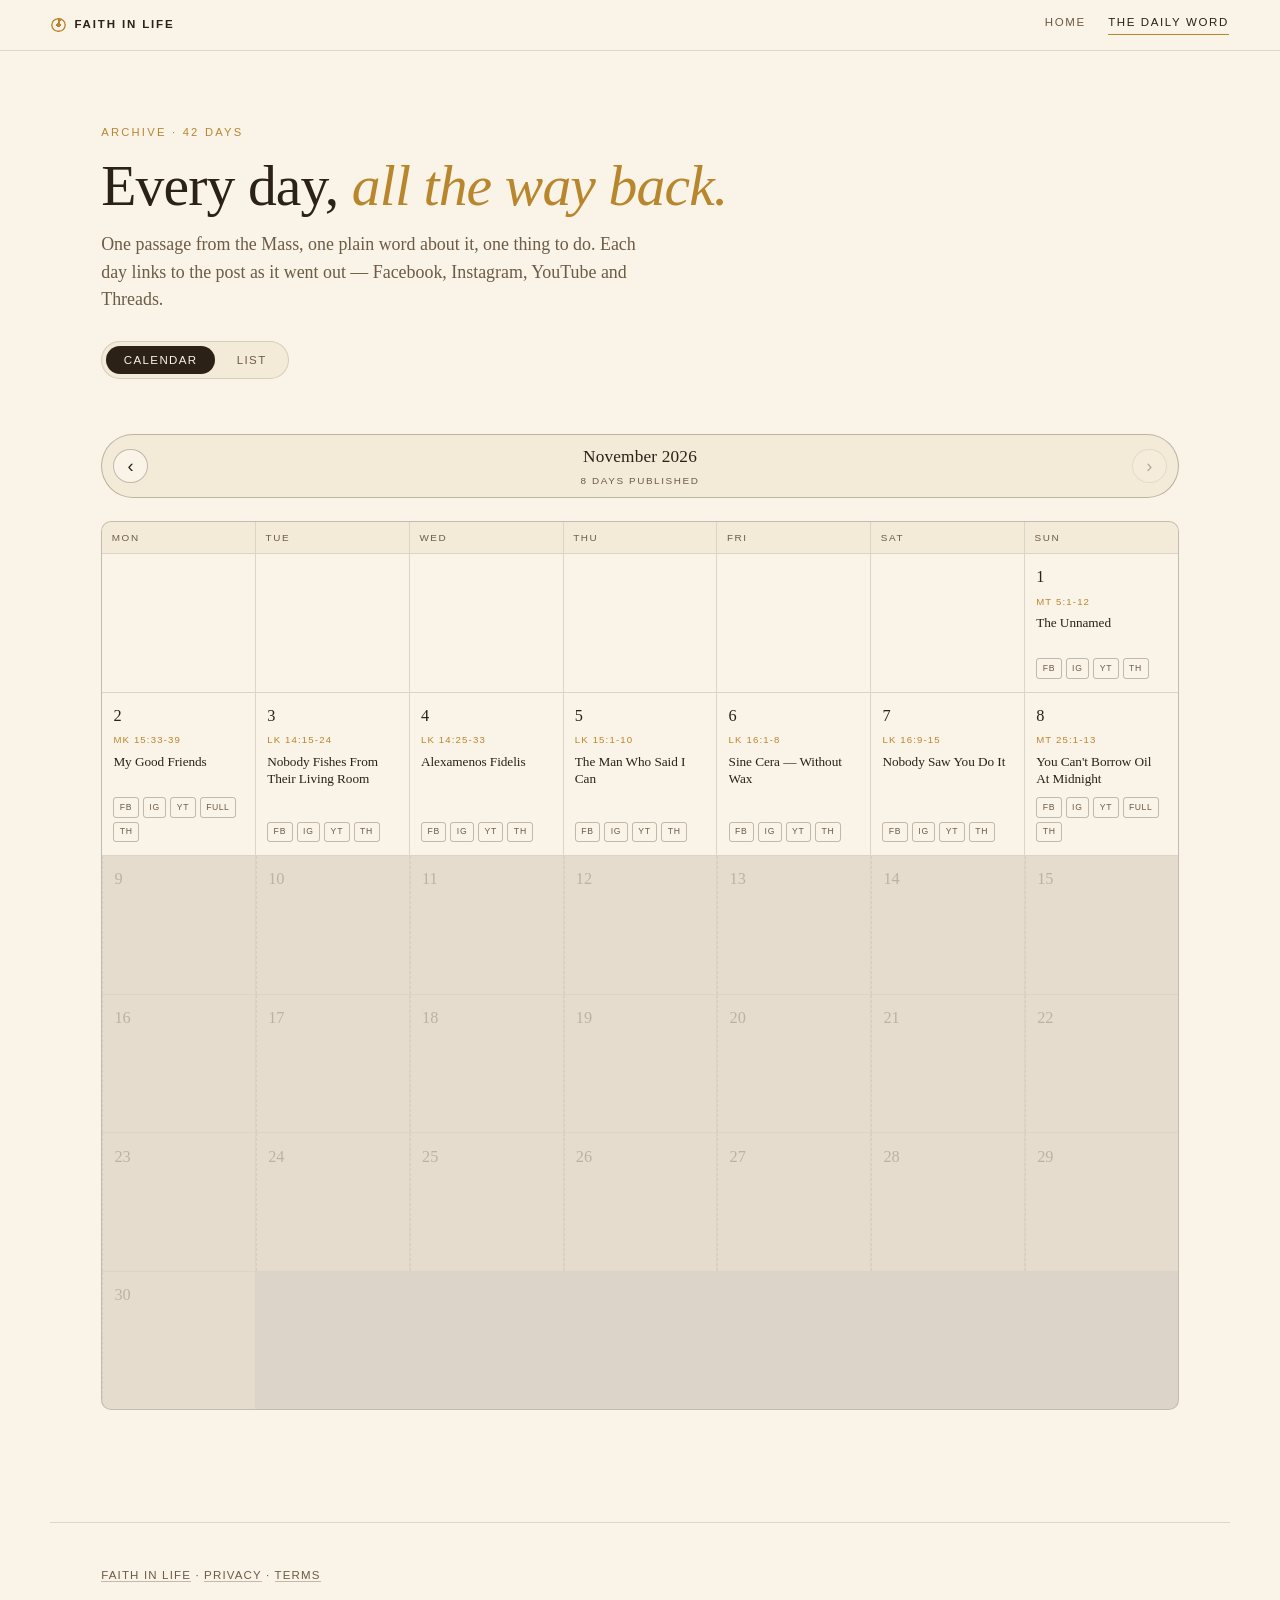
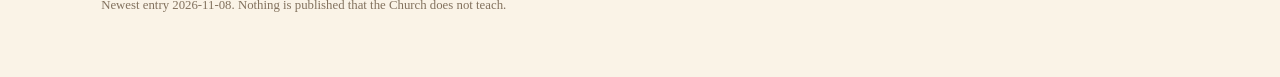
==== commit ec6b6c59: "Refresh The Daily Word archive" ====
--- a/archive.html
+++ b/archive.html
@@ -17,7 +17,7 @@
 
 <main>
   <section class="title">
-    <p class="kicker">Archive &middot; 41 days</p>
+    <p class="kicker">Archive &middot; 42 days</p>
     <h1>Every day, <em>all the way back.</em></h1>
     <p class="lede">One passage from the Mass, one plain word about it, one thing to do. Each day links to the post as it went out — Facebook, Instagram, YouTube and Threads.</p>
     <div class="toggle" role="tablist">
@@ -33,17 +33,17 @@
         <small id="mnav-count"></small></p>
       <button class="mnav" id="mnav-next" type="button" aria-label="Next month">&rsaquo;</button>
     </div>
-    <section class="month" data-month="2026-09" id="m-2026-09"><div class="grid"><div class="dow-head">Mon</div><div class="dow-head">Tue</div><div class="dow-head">Wed</div><div class="dow-head">Thu</div><div class="dow-head">Fri</div><div class="dow-head">Sat</div><div class="dow-head">Sun</div><div class="blank"></div><div class="cell cell--empty"><div class="cell-top"><span class="num">1</span></div><p class="gos">&nbsp;</p></div><div class="cell cell--empty"><div class="cell-top"><span class="num">2</span></div><p class="gos">&nbsp;</p></div><div class="cell cell--empty"><div class="cell-top"><span class="num">3</span></div><p class="gos">&nbsp;</p></div><div class="cell cell--empty"><div class="cell-top"><span class="num">4</span></div><p class="gos">&nbsp;</p></div><div class="cell cell--empty"><div class="cell-top"><span class="num">5</span></div><p class="gos">&nbsp;</p></div><div class="cell cell--empty"><div class="cell-top"><span class="num">6</span></div><p class="gos">&nbsp;</p></div><div class="cell cell--empty"><div class="cell-top"><span class="num">7</span></div><p class="gos">&nbsp;</p></div><div class="cell cell--empty"><div class="cell-top"><span class="num">8</span></div><p class="gos">&nbsp;</p></div><div class="cell cell--empty"><div class="cell-top"><span class="num">9</span></div><p class="gos">&nbsp;</p></div><div class="cell cell--empty"><div class="cell-top"><span class="num">10</span></div><p class="gos">&nbsp;</p></div><div class="cell cell--empty"><div class="cell-top"><span class="num">11</span></div><p class="gos">&nbsp;</p></div><div class="cell cell--empty"><div class="cell-top"><span class="num">12</span></div><p class="gos">&nbsp;</p></div><div class="cell cell--empty"><div class="cell-top"><span class="num">13</span></div><p class="gos">&nbsp;</p></div><div class="cell cell--empty"><div class="cell-top"><span class="num">14</span></div><p class="gos">&nbsp;</p></div><div class="cell cell--empty"><div class="cell-top"><span class="num">15</span></div><p class="gos">&nbsp;</p></div><div class="cell cell--empty"><div class="cell-top"><span class="num">16</span></div><p class="gos">&nbsp;</p></div><div class="cell cell--empty"><div class="cell-top"><span class="num">17</span></div><p class="gos">&nbsp;</p></div><div class="cell cell--empty"><div class="cell-top"><span class="num">18</span></div><p class="gos">&nbsp;</p></div><div class="cell cell--empty"><div class="cell-top"><span class="num">19</span></div><p class="gos">&nbsp;</p></div><div class="cell cell--empty"><div class="cell-top"><span class="num">20</span></div><p class="gos">&nbsp;</p></div><div class="cell cell--empty"><div class="cell-top"><span class="num">21</span></div><p class="gos">&nbsp;</p></div><div class="cell cell--empty"><div class="cell-top"><span class="num">22</span></div><p class="gos">&nbsp;</p></div><div class="cell cell--empty"><div class="cell-top"><span class="num">23</span></div><p class="gos">&nbsp;</p></div><div class="cell cell--empty"><div class="cell-top"><span class="num">24</span></div><p class="gos">&nbsp;</p></div><div class="cell cell--empty"><div class="cell-top"><span class="num">25</span></div><p class="gos">&nbsp;</p></div><div class="cell cell--empty"><div class="cell-top"><span class="num">26</span></div><p class="gos">&nbsp;</p></div><article class="cell" data-date="2026-09-27"><div class="cell-top"><span class="num">27</span></div><p class="gos">Mt 21:28-32</p><h3 class="topic">Change your &#x27;no&#x27; into a &#x27;yes&#x27;</h3><div class="pills"><a class="pill pill--fb" href="https://www.facebook.com/122107287405488358/posts/3580467642108236?substory_index=3580467642108236" target="_blank" rel="noopener" title="Facebook">FB</a></div></article><article class="cell" data-date="2026-09-28"><div class="cell-top"><span class="num">28</span></div><p class="gos">Lk 9:46-50</p><h3 class="topic">Why does their blessing sting?</h3><div class="pills"><a class="pill pill--fb" href="https://www.facebook.com/122107287405488358/posts/122103718785488358" target="_blank" rel="noopener" title="Facebook">FB</a><a class="pill pill--ig" href="https://www.instagram.com/p/Dd2fcJFjYFs/" target="_blank" rel="noopener" title="Instagram">IG</a></div></article><div class="cell cell--empty"><div class="cell-top"><span class="num">29</span></div><p class="gos">&nbsp;</p></div><article class="cell" data-date="2026-09-30"><div class="cell-top"><span class="num">30</span></div><p class="gos">Lk 9:57-62</p><h3 class="topic">The Little Way</h3><div class="pills"><a class="pill pill--fb" href="https://www.facebook.com/122107287405488358/posts/122105739783488358" target="_blank" rel="noopener" title="Facebook">FB</a><a class="pill pill--ig" href="https://www.instagram.com/p/Dd7uj0gDKIm/" target="_blank" rel="noopener" title="Instagram">IG</a></div></article></div></section><section class="month" data-month="2026-10" id="m-2026-10"><div class="grid"><div class="dow-head">Mon</div><div class="dow-head">Tue</div><div class="dow-head">Wed</div><div class="dow-head">Thu</div><div class="dow-head">Fri</div><div class="dow-head">Sat</div><div class="dow-head">Sun</div><div class="blank"></div><div class="blank"></div><div class="blank"></div><article class="cell" data-date="2026-10-01"><div class="cell-top"><span class="num">1</span></div><p class="gos">Lk 10:1-12</p><h3 class="topic">Go and repair my house</h3><div class="pills"><a class="pill pill--fb" href="https://www.facebook.com/122107287405488358/posts/122106386313488358" target="_blank" rel="noopener" title="Facebook">FB</a><a class="pill pill--ig" href="https://www.instagram.com/p/Dd9VP7aF-Cw/" target="_blank" rel="noopener" title="Instagram">IG</a></div></article><article class="cell" data-date="2026-10-02"><div class="cell-top"><span class="num">2</span></div><p class="gos">Mt 18:1-5, 10</p><h3 class="topic">Sanctify your work</h3><div class="pills"><a class="pill pill--fb" href="https://www.facebook.com/1256469087558927/posts/122107285419488358" target="_blank" rel="noopener" title="Facebook">FB</a><a class="pill pill--ig" href="https://www.instagram.com/p/Dd_V6aDl66g/" target="_blank" rel="noopener" title="Instagram">IG</a></div></article><article class="cell" data-date="2026-10-03"><div class="cell-top"><span class="num">3</span></div><p class="gos">Lk 10:17-24</p><h3 class="topic">Your name is written in heaven</h3><div class="pills"><a class="pill pill--fb" href="https://www.facebook.com/122107287405488358/posts/122108703411488358" target="_blank" rel="noopener" title="Facebook">FB</a><a class="pill pill--ig" href="https://www.instagram.com/p/DeDZmk7je2w/" target="_blank" rel="noopener" title="Instagram">IG</a></div></article><article class="cell" data-date="2026-10-04"><div class="cell-top"><span class="num">4</span></div><p class="gos">Mt 21:33-43</p><h3 class="topic">Poverty — St Francis</h3><div class="pills"><a class="pill pill--fb" href="https://www.facebook.com/122107287405488358/posts/122109220857488358" target="_blank" rel="noopener" title="Facebook">FB</a><a class="pill pill--ig" href="https://www.instagram.com/p/DeFhM3AF1-0/" target="_blank" rel="noopener" title="Instagram">IG</a></div></article><article class="cell" data-date="2026-10-05"><div class="cell-top"><span class="num">5</span></div><p class="gos">Lk 10:25-37</p><h3 class="topic">The one right in front of you.</h3><div class="pills"><a class="pill pill--fb" href="https://www.facebook.com/122107287405488358/posts/122109858039488358" target="_blank" rel="noopener" title="Facebook">FB</a><a class="pill pill--ig" href="https://www.instagram.com/p/DeIpakCjOYP/" target="_blank" rel="noopener" title="Instagram">IG</a></div></article><article class="cell" data-date="2026-10-06"><div class="cell-top"><span class="num">6</span></div><p class="gos">Lk 10:38-42</p><h3 class="topic">Mary or Martha?</h3><div class="pills"><a class="pill pill--fb" href="https://www.facebook.com/1256469087558927/posts/122110384821488358" target="_blank" rel="noopener" title="Facebook">FB</a><a class="pill pill--ig" href="https://www.instagram.com/p/DeLGmeTF-f7/" target="_blank" rel="noopener" title="Instagram">IG</a></div></article><article class="cell" data-date="2026-10-07"><div class="cell-top"><span class="num">7</span></div><p class="gos">Lk 11:1-4</p><h3 class="topic">A boy found the Hail Mary in the Bible</h3><div class="pills"><a class="pill pill--fb" href="https://www.facebook.com/1256469087558927/posts/122110666893488358" target="_blank" rel="noopener" title="Facebook">FB</a><a class="pill pill--ig" href="https://www.instagram.com/p/DeMNxGXjDhu/" target="_blank" rel="noopener" title="Instagram">IG</a></div></article><article class="cell" data-date="2026-10-08"><div class="cell-top"><span class="num">8</span></div><p class="gos">Lk 11:5-13</p><h3 class="topic">Ask, and it will be given you.</h3><div class="pills"><a class="pill pill--fb" href="https://www.facebook.com/1256469087558927/posts/122111229747488358" target="_blank" rel="noopener" title="Facebook">FB</a><a class="pill pill--ig" href="https://www.instagram.com/p/DeOyTgFDeOQ/" target="_blank" rel="noopener" title="Instagram">IG</a></div></article><article class="cell" data-date="2026-10-09"><div class="cell-top"><span class="num">9</span></div><p class="gos">Lk 11:15-26</p><h3 class="topic">He who does not gather with me scatters.</h3><div class="pills"><a class="pill pill--fb" href="https://www.facebook.com/122107287405488358/posts/122112301821488358" target="_blank" rel="noopener" title="Facebook">FB</a><a class="pill pill--ig" href="https://www.instagram.com/p/DeTB0q9Dfcg/" target="_blank" rel="noopener" title="Instagram">IG</a></div></article><article class="cell" data-date="2026-10-10"><div class="cell-top"><span class="num">10</span></div><p class="gos">Lk 11:27-28</p><h3 class="topic">Blessed Are Those Who Hear God&#x27;s Word — Prayer Is the Light Before Every Decision</h3><div class="pills"><a class="pill pill--fb" href="https://www.facebook.com/1256469087558927/posts/122119027761488358" target="_blank" rel="noopener" title="Facebook">FB</a><a class="pill pill--ig" href="https://www.instagram.com/p/De92yCVn9rZ/" target="_blank" rel="noopener" title="Instagram">IG</a><a class="pill pill--yt-short" href="https://www.youtube.com/shorts/WsAviSOvR6I" target="_blank" rel="noopener" title="YouTube Short">YT</a></div></article><article class="cell" data-date="2026-10-11"><div class="cell-top"><span class="num">11</span></div><p class="gos">Mt 22:1-14</p><h3 class="topic">The invited guests</h3><div class="pills"><a class="pill pill--fb" href="https://www.facebook.com/1256469087558927/posts/122112792105488358" target="_blank" rel="noopener" title="Facebook">FB</a><a class="pill pill--ig" href="https://www.instagram.com/p/DeVwyHCDC8p/" target="_blank" rel="noopener" title="Instagram">IG</a><a class="pill pill--yt-long" href="https://www.youtube.com/watch?v=lCEb-tUCuJY" target="_blank" rel="noopener" title="YouTube">FULL</a><a class="pill pill--threads" href="https://www.threads.com/@catholicfaithinlife/post/DenId89mXVW" target="_blank" rel="noopener" title="Threads">TH</a></div></article><article class="cell" data-date="2026-10-12"><div class="cell-top"><span class="num">12</span></div><p class="gos">Lk 11:29-32</p><h3 class="topic">The sign you already have</h3><div class="pills"><a class="pill pill--fb" href="https://www.facebook.com/1256469087558927/posts/122113453095488358" target="_blank" rel="noopener" title="Facebook">FB</a><a class="pill pill--ig" href="https://www.instagram.com/p/DeZFCqlDE22/" target="_blank" rel="noopener" title="Instagram">IG</a><a class="pill pill--threads" href="https://www.threads.com/@catholicfaithinlife/post/DepEFTmFmo9" target="_blank" rel="noopener" title="Threads">TH</a></div></article><article class="cell" data-date="2026-10-13"><div class="cell-top"><span class="num">13</span></div><p class="gos">Lk 11:37-41</p><h3 class="topic">The crutches you didn&#x27;t see</h3><div class="pills"><a class="pill pill--fb" href="https://www.facebook.com/1256469087558927/posts/122114074431488358" target="_blank" rel="noopener" title="Facebook">FB</a><a class="pill pill--ig" href="https://www.instagram.com/p/Debp3JTDd6i/" target="_blank" rel="noopener" title="Instagram">IG</a><a class="pill pill--yt-long" href="https://www.youtube.com/watch?v=aZ5lN2D6U44" target="_blank" rel="noopener" title="YouTube">FULL</a><a class="pill pill--threads" href="https://www.threads.com/@catholicfaithinlife/post/DeptYExmXR4" target="_blank" rel="noopener" title="Threads">TH</a></div></article><article class="cell" data-date="2026-10-14"><div class="cell-top"><span class="num">14</span></div><p class="gos">Lk 11:42-46</p><h3 class="topic">The ten percent God doesn&#x27;t want</h3><div class="pills"><a class="pill pill--fb" href="https://www.facebook.com/1256469087558927/posts/122114585481488358" target="_blank" rel="noopener" title="Facebook">FB</a><a class="pill pill--ig" href="https://www.instagram.com/p/DeeoQHwDd8U/" target="_blank" rel="noopener" title="Instagram">IG</a><a class="pill pill--yt-long" href="https://www.youtube.com/watch?v=NaFXHmb2tYY" target="_blank" rel="noopener" title="YouTube">FULL</a><a class="pill pill--threads" href="https://www.threads.com/@catholicfaithinlife/post/Dero36vFr7p" target="_blank" rel="noopener" title="Threads">TH</a></div></article><article class="cell" data-date="2026-10-15"><div class="cell-top"><span class="num">15</span></div><p class="gos">Lk 11:47-54</p><h3 class="topic">The key you never turned</h3><div class="pills"><a class="pill pill--fb" href="https://www.facebook.com/1256469087558927/posts/122114894385488358" target="_blank" rel="noopener" title="Facebook">FB</a><a class="pill pill--ig" href="https://www.instagram.com/p/Degzd4Sjaeo/" target="_blank" rel="noopener" title="Instagram">IG</a><a class="pill pill--yt-short" href="https://www.youtube.com/shorts/_xIu60pGFC8" target="_blank" rel="noopener" title="YouTube Short">YT</a><a class="pill pill--threads" href="https://www.threads.com/@catholicfaithinlife/post/DesSEFBmRix" target="_blank" rel="noopener" title="Threads">TH</a></div></article><article class="cell" data-date="2026-10-16"><div class="cell-top"><span class="num">16</span></div><p class="gos">Lk 12:1-7</p><h3 class="topic">The fear you were never meant to carry</h3><div class="pills"><a class="pill pill--fb" href="https://www.facebook.com/1256469087558927/posts/122115241119488358" target="_blank" rel="noopener" title="Facebook">FB</a><a class="pill pill--ig" href="https://www.instagram.com/p/DejYP6WDbch/" target="_blank" rel="noopener" title="Instagram">IG</a><a class="pill pill--yt-short" href="https://www.youtube.com/shorts/bEX49eyHCjk" target="_blank" rel="noopener" title="YouTube Short">YT</a><a class="pill pill--yt-long" href="https://www.youtube.com/watch?v=XGbSie1sbkA" target="_blank" rel="noopener" title="YouTube">FULL</a><a class="pill pill--threads" href="https://www.threads.com/@catholicfaithinlife/post/DeuNv0nlsDh" target="_blank" rel="noopener" title="Threads">TH</a></div></article><article class="cell" data-date="2026-10-17"><div class="cell-top"><span class="num">17</span></div><p class="gos">Lk 12:8-12</p><h3 class="topic">One voice is enough</h3><div class="pills"><a class="pill pill--fb" href="https://www.facebook.com/1256469087558927/posts/122115643023488358" target="_blank" rel="noopener" title="Facebook">FB</a><a class="pill pill--ig" href="https://www.instagram.com/p/Del9DKLjQCi/" target="_blank" rel="noopener" title="Instagram">IG</a><a class="pill pill--yt-short" href="https://www.youtube.com/shorts/AbOzXZvJxVg" target="_blank" rel="noopener" title="YouTube Short">YT</a><a class="pill pill--yt-long" href="https://www.youtube.com/watch?v=FOUn7BIpAxU" target="_blank" rel="noopener" title="YouTube">FULL</a><a class="pill pill--threads" href="https://www.threads.com/@catholicfaithinlife/post/Del9cdllvRl" target="_blank" rel="noopener" title="Threads">TH</a></div></article><article class="cell" data-date="2026-10-18"><div class="cell-top"><span class="num">18</span></div><p class="gos">Mt 22:15-21</p><h3 class="topic">One Life, Not Two</h3><div class="pills"><a class="pill pill--fb" href="https://www.facebook.com/1256469087558927/posts/122115974505488358" target="_blank" rel="noopener" title="Facebook">FB</a><a class="pill pill--ig" href="https://www.instagram.com/p/DeooMJUDa8u/" target="_blank" rel="noopener" title="Instagram">IG</a><a class="pill pill--yt-short" href="https://www.youtube.com/shorts/P0jpvopHVvI" target="_blank" rel="noopener" title="YouTube Short">YT</a><a class="pill pill--yt-long" href="https://www.youtube.com/watch?v=IgNrQdDNN90" target="_blank" rel="noopener" title="YouTube">FULL</a><a class="pill pill--threads" href="https://www.threads.com/@catholicfaithinlife/post/DeookBelnBf" target="_blank" rel="noopener" title="Threads">TH</a></div></article><article class="cell" data-date="2026-10-19"><div class="cell-top"><span class="num">19</span></div><p class="gos">Lk 12:13-21</p><h3 class="topic">The Barn Is Finished. The Peace Is Not.</h3><div class="pills"><a class="pill pill--fb" href="https://www.facebook.com/1256469087558927/posts/122116307781488358" target="_blank" rel="noopener" title="Facebook">FB</a><a class="pill pill--ig" href="https://www.instagram.com/p/DerGotXF6il/" target="_blank" rel="noopener" title="Instagram">IG</a><a class="pill pill--yt-short" href="https://www.youtube.com/shorts/5z7Xd4KUdRI" target="_blank" rel="noopener" title="YouTube Short">YT</a><a class="pill pill--yt-long" href="https://www.youtube.com/watch?v=LC9dNXQuaew" target="_blank" rel="noopener" title="YouTube">FULL</a><a class="pill pill--threads" href="https://www.threads.com/@catholicfaithinlife/post/DerHDkZll58" target="_blank" rel="noopener" title="Threads">TH</a></div></article><article class="cell" data-date="2026-10-20"><div class="cell-top"><span class="num">20</span></div><p class="gos">Lk 12:35-38</p><h3 class="topic">The Light in the Hall</h3><div class="pills"><a class="pill pill--fb" href="https://www.facebook.com/1256469087558927/posts/122116532787488358" target="_blank" rel="noopener" title="Facebook">FB</a><a class="pill pill--ig" href="https://www.instagram.com/p/DesiQP4DXKc/" target="_blank" rel="noopener" title="Instagram">IG</a><a class="pill pill--yt-short" href="https://www.youtube.com/shorts/8f7GRds17D0" target="_blank" rel="noopener" title="YouTube Short">YT</a></div></article><article class="cell" data-date="2026-10-21"><div class="cell-top"><span class="num">21</span></div><p class="gos">Lk 12:39-48</p><h3 class="topic">You Are Not Anyone Else</h3><div class="pills"><a class="pill pill--fb" href="https://www.facebook.com/1256469087558927/posts/122116870941488358" target="_blank" rel="noopener" title="Facebook">FB</a><a class="pill pill--ig" href="https://www.instagram.com/p/Deu286pjKqX/" target="_blank" rel="noopener" title="Instagram">IG</a><a class="pill pill--yt-short" href="https://www.youtube.com/shorts/g8OBW_1qpRg" target="_blank" rel="noopener" title="YouTube Short">YT</a><a class="pill pill--threads" href="https://www.threads.com/@catholicfaithinlife/post/Deu4HS2lnNb" target="_blank" rel="noopener" title="Threads">TH</a></div></article><article class="cell" data-date="2026-10-22"><div class="cell-top"><span class="num">22</span></div><p class="gos">Lk 12:49-53</p><h3 class="topic">Somebody Lit a Fire in You</h3><div class="pills"><a class="pill pill--fb" href="https://www.facebook.com/1256469087558927/posts/122117328543488358" target="_blank" rel="noopener" title="Facebook">FB</a><a class="pill pill--ig" href="https://www.instagram.com/p/DexbvUpDWsJ/" target="_blank" rel="noopener" title="Instagram">IG</a><a class="pill pill--yt-short" href="https://www.youtube.com/shorts/CUrQCmKuByY" target="_blank" rel="noopener" title="YouTube Short">YT</a><a class="pill pill--threads" href="https://www.threads.com/@catholicfaithinlife/post/DexcHA4n2Y-" target="_blank" rel="noopener" title="Threads">TH</a></div></article><article class="cell" data-date="2026-10-23"><div class="cell-top"><span class="num">23</span></div><p class="gos">Lk 12:54-59</p><h3 class="topic">Somebody left a toolbox on your island</h3><div class="pills"><a class="pill pill--fb" href="https://www.facebook.com/1256469087558927/posts/122117689479488358" target="_blank" rel="noopener" title="Facebook">FB</a><a class="pill pill--ig" href="https://www.instagram.com/p/De0AhtUjUAP/" target="_blank" rel="noopener" title="Instagram">IG</a><a class="pill pill--yt-short" href="https://www.youtube.com/shorts/T1iKTGTfet0" target="_blank" rel="noopener" title="YouTube Short">YT</a><a class="pill pill--threads" href="https://www.threads.com/@catholicfaithinlife/post/De0A5e5Hz2g" target="_blank" rel="noopener" title="Threads">TH</a></div></article><article class="cell" data-date="2026-10-24"><div class="cell-top"><span class="num">24</span></div><p class="gos">Lk 13:1-9</p><h3 class="topic">Everything but the Fruit</h3><div class="pills"><a class="pill pill--fb" href="https://www.facebook.com/1256469087558927/posts/122118090075488358" target="_blank" rel="noopener" title="Facebook">FB</a><a class="pill pill--ig" href="https://www.instagram.com/p/De23sr6DR1C/" target="_blank" rel="noopener" title="Instagram">IG</a><a class="pill pill--yt-short" href="https://www.youtube.com/shorts/dpyIuSlJ6k4" target="_blank" rel="noopener" title="YouTube Short">YT</a><a class="pill pill--threads" href="https://www.threads.com/@catholicfaithinlife/post/De24H2zFSZD" target="_blank" rel="noopener" title="Threads">TH</a></div></article><article class="cell" data-date="2026-10-25"><div class="cell-top"><span class="num">25</span></div><p class="gos">Mt 22:34-40</p><h3 class="topic">He Died at Ninety. He Lived Three Years.</h3><div class="pills"><a class="pill pill--fb" href="https://www.facebook.com/1256469087558927/posts/122118385227488358" target="_blank" rel="noopener" title="Facebook">FB</a><a class="pill pill--ig" href="https://www.instagram.com/p/De5KNuhjTGV/" target="_blank" rel="noopener" title="Instagram">IG</a><a class="pill pill--yt-short" href="https://www.youtube.com/shorts/sk4lVL9I8K4" target="_blank" rel="noopener" title="YouTube Short">YT</a><a class="pill pill--yt-long" href="https://www.youtube.com/watch?v=d-J8nq8NEpQ" target="_blank" rel="noopener" title="YouTube">FULL</a><a class="pill pill--threads" href="https://www.threads.com/@catholicfaithinlife/post/De5Kwy4G0kw" target="_blank" rel="noopener" title="Threads">TH</a></div></article><article class="cell" data-date="2026-10-26"><div class="cell-top"><span class="num">26</span></div><p class="gos">Lk 13:10-17</p><h3 class="topic">Eighteen Years Looking at the Ground</h3><div class="pills"><a class="pill pill--fb" href="https://www.facebook.com/1256469087558927/posts/122118709293488358" target="_blank" rel="noopener" title="Facebook">FB</a><a class="pill pill--ig" href="https://www.instagram.com/p/De7u_KuD84i/" target="_blank" rel="noopener" title="Instagram">IG</a><a class="pill pill--yt-short" href="https://www.youtube.com/shorts/yCG1eZQDvlE" target="_blank" rel="noopener" title="YouTube Short">YT</a><a class="pill pill--threads" href="https://www.threads.com/@catholicfaithinlife/post/De7vaQHm1P8" target="_blank" rel="noopener" title="Threads">TH</a></div></article><article class="cell" data-date="2026-10-27"><div class="cell-top"><span class="num">27</span></div><p class="gos">Lk 13:18-21</p><h3 class="topic">Nothing Looks Different Yet</h3><div class="pills"><a class="pill pill--fb" href="https://www.facebook.com/1256469087558927/posts/122119090047488358" target="_blank" rel="noopener" title="Facebook">FB</a><a class="pill pill--ig" href="https://www.instagram.com/p/De-TydEm9We/" target="_blank" rel="noopener" title="Instagram">IG</a><a class="pill pill--yt-short" href="https://www.youtube.com/shorts/52RcQpo29y4" target="_blank" rel="noopener" title="YouTube Short">YT</a><a class="pill pill--threads" href="https://www.threads.com/@catholicfaithinlife/post/De-UOFzm-hs" target="_blank" rel="noopener" title="Threads">TH</a></div></article><article class="cell" data-date="2026-10-28"><div class="cell-top"><span class="num">28</span></div><p class="gos">Lk 6:12-19</p><h3 class="topic">The Chair That Wanted to Be a Hanger</h3><div class="pills"><a class="pill pill--fb" href="https://www.facebook.com/1256469087558927/posts/122119586211488358" target="_blank" rel="noopener" title="Facebook">FB</a><a class="pill pill--ig" href="https://www.instagram.com/p/DfA_6ebD_MG/" target="_blank" rel="noopener" title="Instagram">IG</a><a class="pill pill--yt-short" href="https://www.youtube.com/shorts/pK-ijvULDYA" target="_blank" rel="noopener" title="YouTube Short">YT</a><a class="pill pill--yt-long" href="https://www.youtube.com/watch?v=GGq49Te7Qs8" target="_blank" rel="noopener" title="YouTube">FULL</a><a class="pill pill--threads" href="https://www.threads.com/@catholicfaithinlife/post/DfBAbLTm-BA" target="_blank" rel="noopener" title="Threads">TH</a></div></article><article class="cell" data-date="2026-10-29"><div class="cell-top"><span class="num">29</span></div><p class="gos">Lk 13:31-35</p><h3 class="topic">He Answered a Death Threat with a Timetable</h3><div class="pills"><a class="pill pill--fb" href="https://www.facebook.com/1256469087558927/posts/122120081745488358" target="_blank" rel="noopener" title="Facebook">FB</a><a class="pill pill--ig" href="https://www.instagram.com/p/DfGCNL3jeiO/" target="_blank" rel="noopener" title="Instagram">IG</a><a class="pill pill--yt-short" href="https://www.youtube.com/shorts/4wnyYZIIjw4" target="_blank" rel="noopener" title="YouTube Short">YT</a><a class="pill pill--threads" href="https://www.threads.com/@catholicfaithinlife/post/DfDd0KiG6cO" target="_blank" rel="noopener" title="Threads">TH</a></div></article><article class="cell" data-date="2026-10-30"><div class="cell-top"><span class="num">30</span></div><p class="gos">Lk 14:1-6</p><h3 class="topic">The Man Nobody Came For</h3><div class="pills"><a class="pill pill--fb" href="https://www.facebook.com/1256469087558927/posts/122120239527488358" target="_blank" rel="noopener" title="Facebook">FB</a><a class="pill pill--ig" href="https://www.instagram.com/p/DfGCHWxjeii/" target="_blank" rel="noopener" title="Instagram">IG</a><a class="pill pill--yt-short" href="https://www.youtube.com/shorts/4qZA6sYrcjU" target="_blank" rel="noopener" title="YouTube Short">YT</a><a class="pill pill--threads" href="https://www.threads.com/@catholicfaithinlife/post/DfGCkESGzUB" target="_blank" rel="noopener" title="Threads">TH</a></div></article><article class="cell" data-date="2026-10-31"><div class="cell-top"><span class="num">31</span></div><p class="gos">Lk 14:1</p><h3 class="topic">Take the Last Seat</h3><div class="pills"><a class="pill pill--fb" href="https://www.facebook.com/1256469087558927/posts/122120664819488358" target="_blank" rel="noopener" title="Facebook">FB</a><a class="pill pill--ig" href="https://www.instagram.com/p/DfIm5aIDbaE/" target="_blank" rel="noopener" title="Instagram">IG</a><a class="pill pill--yt-short" href="https://www.youtube.com/shorts/yxjmL1K3NkM" target="_blank" rel="noopener" title="YouTube Short">YT</a><a class="pill pill--threads" href="https://www.threads.com/@catholicfaithinlife/post/DfInU6-G97A" target="_blank" rel="noopener" title="Threads">TH</a></div></article></div></section><section class="month on" data-month="2026-11" id="m-2026-11"><div class="grid"><div class="dow-head">Mon</div><div class="dow-head">Tue</div><div class="dow-head">Wed</div><div class="dow-head">Thu</div><div class="dow-head">Fri</div><div class="dow-head">Sat</div><div class="dow-head">Sun</div><div class="blank"></div><div class="blank"></div><div class="blank"></div><div class="blank"></div><div class="blank"></div><div class="blank"></div><article class="cell" data-date="2026-11-01"><div class="cell-top"><span class="num">1</span></div><p class="gos">Mt 5:1-12</p><h3 class="topic">The Unnamed</h3><div class="pills"><a class="pill pill--fb" href="https://www.facebook.com/1256469087558927/posts/122121179115488358" target="_blank" rel="noopener" title="Facebook">FB</a><a class="pill pill--ig" href="https://www.instagram.com/p/DfLLr3SDb8o/" target="_blank" rel="noopener" title="Instagram">IG</a><a class="pill pill--yt-short" href="https://www.youtube.com/shorts/8yxWvm2CC5I" target="_blank" rel="noopener" title="YouTube Short">YT</a><a class="pill pill--threads" href="https://www.threads.com/@catholicfaithinlife/post/DfLMJahGv_F" target="_blank" rel="noopener" title="Threads">TH</a></div></article><article class="cell" data-date="2026-11-02"><div class="cell-top"><span class="num">2</span></div><p class="gos">Mk 15:33-39</p><h3 class="topic">My Good Friends</h3><div class="pills"><a class="pill pill--fb" href="https://www.facebook.com/1256469087558927/posts/122121581949488358" target="_blank" rel="noopener" title="Facebook">FB</a><a class="pill pill--ig" href="https://www.instagram.com/p/DfN3WKHjake/" target="_blank" rel="noopener" title="Instagram">IG</a><a class="pill pill--yt-short" href="https://www.youtube.com/shorts/g3_M6JNPyhw" target="_blank" rel="noopener" title="YouTube Short">YT</a><a class="pill pill--yt-long" href="https://www.youtube.com/watch?v=UyH6Hdh5HDM" target="_blank" rel="noopener" title="YouTube">FULL</a><a class="pill pill--threads" href="https://www.threads.com/@catholicfaithinlife/post/DfN30SsmjpI" target="_blank" rel="noopener" title="Threads">TH</a></div></article><article class="cell" data-date="2026-11-03"><div class="cell-top"><span class="num">3</span></div><p class="gos">Lk 14:15-24</p><h3 class="topic">Nobody Fishes From Their Living Room</h3><div class="pills"><a class="pill pill--fb" href="https://www.facebook.com/1256469087558927/posts/122122222833488358" target="_blank" rel="noopener" title="Facebook">FB</a><a class="pill pill--ig" href="https://www.instagram.com/p/DfQcHqrjVYO/" target="_blank" rel="noopener" title="Instagram">IG</a><a class="pill pill--yt-short" href="https://www.youtube.com/shorts/4AqpNGRw1ic" target="_blank" rel="noopener" title="YouTube Short">YT</a><a class="pill pill--threads" href="https://www.threads.com/@catholicfaithinlife/post/DfQcmgFGqJd" target="_blank" rel="noopener" title="Threads">TH</a></div></article><article class="cell" data-date="2026-11-04"><div class="cell-top"><span class="num">4</span></div><p class="gos">Lk 14:25-33</p><h3 class="topic">Alexamenos Fidelis</h3><div class="pills"><a class="pill pill--fb" href="https://www.facebook.com/1256469087558927/posts/122122542807488358" target="_blank" rel="noopener" title="Facebook">FB</a><a class="pill pill--ig" href="https://www.instagram.com/p/DfTBBwejcZj/" target="_blank" rel="noopener" title="Instagram">IG</a><a class="pill pill--yt-short" href="https://www.youtube.com/shorts/m81l-i8j7jU" target="_blank" rel="noopener" title="YouTube Short">YT</a><a class="pill pill--threads" href="https://www.threads.com/@catholicfaithinlife/post/DfTBfAFmj0M" target="_blank" rel="noopener" title="Threads">TH</a></div></article><article class="cell" data-date="2026-11-05"><div class="cell-top"><span class="num">5</span></div><p class="gos">Lk 15:1-10</p><h3 class="topic">The Man Who Said I Can</h3><div class="pills"><a class="pill pill--fb" href="https://www.facebook.com/1256469087558927/posts/122122944117488358" target="_blank" rel="noopener" title="Facebook">FB</a><a class="pill pill--ig" href="https://www.instagram.com/p/DfVl0FdjaXP/" target="_blank" rel="noopener" title="Instagram">IG</a><a class="pill pill--yt-short" href="https://www.youtube.com/shorts/PBbui-wM4Es" target="_blank" rel="noopener" title="YouTube Short">YT</a><a class="pill pill--threads" href="https://www.threads.com/@catholicfaithinlife/post/DfVmR-ImusP" target="_blank" rel="noopener" title="Threads">TH</a></div></article><article class="cell" data-date="2026-11-06"><div class="cell-top"><span class="num">6</span></div><p class="gos">Lk 16:1-8</p><h3 class="topic">Sine Cera — Without Wax</h3><div class="pills"><a class="pill pill--fb" href="https://www.facebook.com/1256469087558927/posts/122123221839488358" target="_blank" rel="noopener" title="Facebook">FB</a><a class="pill pill--ig" href="https://www.instagram.com/p/DfYKnC-DQyN/" target="_blank" rel="noopener" title="Instagram">IG</a><a class="pill pill--yt-short" href="https://www.youtube.com/shorts/eyi3Uhec7iY" target="_blank" rel="noopener" title="YouTube Short">YT</a><a class="pill pill--threads" href="https://www.threads.com/@catholicfaithinlife/post/DfYLFSmmpLt" target="_blank" rel="noopener" title="Threads">TH</a></div></article><article class="cell" data-date="2026-11-07"><div class="cell-top"><span class="num">7</span></div><p class="gos">Lk 16:9-15</p><h3 class="topic">Nobody Saw You Do It</h3><div class="pills"><a class="pill pill--fb" href="https://www.facebook.com/1256469087558927/posts/122123454501488358" target="_blank" rel="noopener" title="Facebook">FB</a><a class="pill pill--ig" href="https://www.instagram.com/p/DfavYJEjVLz/" target="_blank" rel="noopener" title="Instagram">IG</a><a class="pill pill--yt-short" href="https://www.youtube.com/shorts/xzMlSFSAUCI" target="_blank" rel="noopener" title="YouTube Short">YT</a><a class="pill pill--threads" href="https://www.threads.com/@catholicfaithinlife/post/DfavyesGqzY" target="_blank" rel="noopener" title="Threads">TH</a></div></article><div class="cell cell--empty cell--ahead"><div class="cell-top"><span class="num">8</span></div><p class="gos">&nbsp;</p></div><div class="cell cell--empty cell--ahead"><div class="cell-top"><span class="num">9</span></div><p class="gos">&nbsp;</p></div><div class="cell cell--empty cell--ahead"><div class="cell-top"><span class="num">10</span></div><p class="gos">&nbsp;</p></div><div class="cell cell--empty cell--ahead"><div class="cell-top"><span class="num">11</span></div><p class="gos">&nbsp;</p></div><div class="cell cell--empty cell--ahead"><div class="cell-top"><span class="num">12</span></div><p class="gos">&nbsp;</p></div><div class="cell cell--empty cell--ahead"><div class="cell-top"><span class="num">13</span></div><p class="gos">&nbsp;</p></div><div class="cell cell--empty cell--ahead"><div class="cell-top"><span class="num">14</span></div><p class="gos">&nbsp;</p></div><div class="cell cell--empty cell--ahead"><div class="cell-top"><span class="num">15</span></div><p class="gos">&nbsp;</p></div><div class="cell cell--empty cell--ahead"><div class="cell-top"><span class="num">16</span></div><p class="gos">&nbsp;</p></div><div class="cell cell--empty cell--ahead"><div class="cell-top"><span class="num">17</span></div><p class="gos">&nbsp;</p></div><div class="cell cell--empty cell--ahead"><div class="cell-top"><span class="num">18</span></div><p class="gos">&nbsp;</p></div><div class="cell cell--empty cell--ahead"><div class="cell-top"><span class="num">19</span></div><p class="gos">&nbsp;</p></div><div class="cell cell--empty cell--ahead"><div class="cell-top"><span class="num">20</span></div><p class="gos">&nbsp;</p></div><div class="cell cell--empty cell--ahead"><div class="cell-top"><span class="num">21</span></div><p class="gos">&nbsp;</p></div><div class="cell cell--empty cell--ahead"><div class="cell-top"><span class="num">22</span></div><p class="gos">&nbsp;</p></div><div class="cell cell--empty cell--ahead"><div class="cell-top"><span class="num">23</span></div><p class="gos">&nbsp;</p></div><div class="cell cell--empty cell--ahead"><div class="cell-top"><span class="num">24</span></div><p class="gos">&nbsp;</p></div><div class="cell cell--empty cell--ahead"><div class="cell-top"><span class="num">25</span></div><p class="gos">&nbsp;</p></div><div class="cell cell--empty cell--ahead"><div class="cell-top"><span class="num">26</span></div><p class="gos">&nbsp;</p></div><div class="cell cell--empty cell--ahead"><div class="cell-top"><span class="num">27</span></div><p class="gos">&nbsp;</p></div><div class="cell cell--empty cell--ahead"><div class="cell-top"><span class="num">28</span></div><p class="gos">&nbsp;</p></div><div class="cell cell--empty cell--ahead"><div class="cell-top"><span class="num">29</span></div><p class="gos">&nbsp;</p></div><div class="cell cell--empty cell--ahead"><div class="cell-top"><span class="num">30</span></div><p class="gos">&nbsp;</p></div></div></section>
+    <section class="month" data-month="2026-09" id="m-2026-09"><div class="grid"><div class="dow-head">Mon</div><div class="dow-head">Tue</div><div class="dow-head">Wed</div><div class="dow-head">Thu</div><div class="dow-head">Fri</div><div class="dow-head">Sat</div><div class="dow-head">Sun</div><div class="blank"></div><div class="cell cell--empty"><div class="cell-top"><span class="num">1</span></div><p class="gos">&nbsp;</p></div><div class="cell cell--empty"><div class="cell-top"><span class="num">2</span></div><p class="gos">&nbsp;</p></div><div class="cell cell--empty"><div class="cell-top"><span class="num">3</span></div><p class="gos">&nbsp;</p></div><div class="cell cell--empty"><div class="cell-top"><span class="num">4</span></div><p class="gos">&nbsp;</p></div><div class="cell cell--empty"><div class="cell-top"><span class="num">5</span></div><p class="gos">&nbsp;</p></div><div class="cell cell--empty"><div class="cell-top"><span class="num">6</span></div><p class="gos">&nbsp;</p></div><div class="cell cell--empty"><div class="cell-top"><span class="num">7</span></div><p class="gos">&nbsp;</p></div><div class="cell cell--empty"><div class="cell-top"><span class="num">8</span></div><p class="gos">&nbsp;</p></div><div class="cell cell--empty"><div class="cell-top"><span class="num">9</span></div><p class="gos">&nbsp;</p></div><div class="cell cell--empty"><div class="cell-top"><span class="num">10</span></div><p class="gos">&nbsp;</p></div><div class="cell cell--empty"><div class="cell-top"><span class="num">11</span></div><p class="gos">&nbsp;</p></div><div class="cell cell--empty"><div class="cell-top"><span class="num">12</span></div><p class="gos">&nbsp;</p></div><div class="cell cell--empty"><div class="cell-top"><span class="num">13</span></div><p class="gos">&nbsp;</p></div><div class="cell cell--empty"><div class="cell-top"><span class="num">14</span></div><p class="gos">&nbsp;</p></div><div class="cell cell--empty"><div class="cell-top"><span class="num">15</span></div><p class="gos">&nbsp;</p></div><div class="cell cell--empty"><div class="cell-top"><span class="num">16</span></div><p class="gos">&nbsp;</p></div><div class="cell cell--empty"><div class="cell-top"><span class="num">17</span></div><p class="gos">&nbsp;</p></div><div class="cell cell--empty"><div class="cell-top"><span class="num">18</span></div><p class="gos">&nbsp;</p></div><div class="cell cell--empty"><div class="cell-top"><span class="num">19</span></div><p class="gos">&nbsp;</p></div><div class="cell cell--empty"><div class="cell-top"><span class="num">20</span></div><p class="gos">&nbsp;</p></div><div class="cell cell--empty"><div class="cell-top"><span class="num">21</span></div><p class="gos">&nbsp;</p></div><div class="cell cell--empty"><div class="cell-top"><span class="num">22</span></div><p class="gos">&nbsp;</p></div><div class="cell cell--empty"><div class="cell-top"><span class="num">23</span></div><p class="gos">&nbsp;</p></div><div class="cell cell--empty"><div class="cell-top"><span class="num">24</span></div><p class="gos">&nbsp;</p></div><div class="cell cell--empty"><div class="cell-top"><span class="num">25</span></div><p class="gos">&nbsp;</p></div><div class="cell cell--empty"><div class="cell-top"><span class="num">26</span></div><p class="gos">&nbsp;</p></div><article class="cell" data-date="2026-09-27"><div class="cell-top"><span class="num">27</span></div><p class="gos">Mt 21:28-32</p><h3 class="topic">Change your &#x27;no&#x27; into a &#x27;yes&#x27;</h3><div class="pills"><a class="pill pill--fb" href="https://www.facebook.com/122107287405488358/posts/3580467642108236?substory_index=3580467642108236" target="_blank" rel="noopener" title="Facebook">FB</a></div></article><article class="cell" data-date="2026-09-28"><div class="cell-top"><span class="num">28</span></div><p class="gos">Lk 9:46-50</p><h3 class="topic">Why does their blessing sting?</h3><div class="pills"><a class="pill pill--fb" href="https://www.facebook.com/122107287405488358/posts/122103718785488358" target="_blank" rel="noopener" title="Facebook">FB</a><a class="pill pill--ig" href="https://www.instagram.com/p/Dd2fcJFjYFs/" target="_blank" rel="noopener" title="Instagram">IG</a></div></article><div class="cell cell--empty"><div class="cell-top"><span class="num">29</span></div><p class="gos">&nbsp;</p></div><article class="cell" data-date="2026-09-30"><div class="cell-top"><span class="num">30</span></div><p class="gos">Lk 9:57-62</p><h3 class="topic">The Little Way</h3><div class="pills"><a class="pill pill--fb" href="https://www.facebook.com/122107287405488358/posts/122105739783488358" target="_blank" rel="noopener" title="Facebook">FB</a><a class="pill pill--ig" href="https://www.instagram.com/p/Dd7uj0gDKIm/" target="_blank" rel="noopener" title="Instagram">IG</a></div></article></div></section><section class="month" data-month="2026-10" id="m-2026-10"><div class="grid"><div class="dow-head">Mon</div><div class="dow-head">Tue</div><div class="dow-head">Wed</div><div class="dow-head">Thu</div><div class="dow-head">Fri</div><div class="dow-head">Sat</div><div class="dow-head">Sun</div><div class="blank"></div><div class="blank"></div><div class="blank"></div><article class="cell" data-date="2026-10-01"><div class="cell-top"><span class="num">1</span></div><p class="gos">Lk 10:1-12</p><h3 class="topic">Go and repair my house</h3><div class="pills"><a class="pill pill--fb" href="https://www.facebook.com/122107287405488358/posts/122106386313488358" target="_blank" rel="noopener" title="Facebook">FB</a><a class="pill pill--ig" href="https://www.instagram.com/p/Dd9VP7aF-Cw/" target="_blank" rel="noopener" title="Instagram">IG</a></div></article><article class="cell" data-date="2026-10-02"><div class="cell-top"><span class="num">2</span></div><p class="gos">Mt 18:1-5, 10</p><h3 class="topic">Sanctify your work</h3><div class="pills"><a class="pill pill--fb" href="https://www.facebook.com/1256469087558927/posts/122107285419488358" target="_blank" rel="noopener" title="Facebook">FB</a><a class="pill pill--ig" href="https://www.instagram.com/p/Dd_V6aDl66g/" target="_blank" rel="noopener" title="Instagram">IG</a></div></article><article class="cell" data-date="2026-10-03"><div class="cell-top"><span class="num">3</span></div><p class="gos">Lk 10:17-24</p><h3 class="topic">Your name is written in heaven</h3><div class="pills"><a class="pill pill--fb" href="https://www.facebook.com/122107287405488358/posts/122108703411488358" target="_blank" rel="noopener" title="Facebook">FB</a><a class="pill pill--ig" href="https://www.instagram.com/p/DeDZmk7je2w/" target="_blank" rel="noopener" title="Instagram">IG</a></div></article><article class="cell" data-date="2026-10-04"><div class="cell-top"><span class="num">4</span></div><p class="gos">Mt 21:33-43</p><h3 class="topic">Poverty — St Francis</h3><div class="pills"><a class="pill pill--fb" href="https://www.facebook.com/122107287405488358/posts/122109220857488358" target="_blank" rel="noopener" title="Facebook">FB</a><a class="pill pill--ig" href="https://www.instagram.com/p/DeFhM3AF1-0/" target="_blank" rel="noopener" title="Instagram">IG</a></div></article><article class="cell" data-date="2026-10-05"><div class="cell-top"><span class="num">5</span></div><p class="gos">Lk 10:25-37</p><h3 class="topic">The one right in front of you.</h3><div class="pills"><a class="pill pill--fb" href="https://www.facebook.com/122107287405488358/posts/122109858039488358" target="_blank" rel="noopener" title="Facebook">FB</a><a class="pill pill--ig" href="https://www.instagram.com/p/DeIpakCjOYP/" target="_blank" rel="noopener" title="Instagram">IG</a></div></article><article class="cell" data-date="2026-10-06"><div class="cell-top"><span class="num">6</span></div><p class="gos">Lk 10:38-42</p><h3 class="topic">Mary or Martha?</h3><div class="pills"><a class="pill pill--fb" href="https://www.facebook.com/1256469087558927/posts/122110384821488358" target="_blank" rel="noopener" title="Facebook">FB</a><a class="pill pill--ig" href="https://www.instagram.com/p/DeLGmeTF-f7/" target="_blank" rel="noopener" title="Instagram">IG</a></div></article><article class="cell" data-date="2026-10-07"><div class="cell-top"><span class="num">7</span></div><p class="gos">Lk 11:1-4</p><h3 class="topic">A boy found the Hail Mary in the Bible</h3><div class="pills"><a class="pill pill--fb" href="https://www.facebook.com/1256469087558927/posts/122110666893488358" target="_blank" rel="noopener" title="Facebook">FB</a><a class="pill pill--ig" href="https://www.instagram.com/p/DeMNxGXjDhu/" target="_blank" rel="noopener" title="Instagram">IG</a></div></article><article class="cell" data-date="2026-10-08"><div class="cell-top"><span class="num">8</span></div><p class="gos">Lk 11:5-13</p><h3 class="topic">Ask, and it will be given you.</h3><div class="pills"><a class="pill pill--fb" href="https://www.facebook.com/1256469087558927/posts/122111229747488358" target="_blank" rel="noopener" title="Facebook">FB</a><a class="pill pill--ig" href="https://www.instagram.com/p/DeOyTgFDeOQ/" target="_blank" rel="noopener" title="Instagram">IG</a></div></article><article class="cell" data-date="2026-10-09"><div class="cell-top"><span class="num">9</span></div><p class="gos">Lk 11:15-26</p><h3 class="topic">He who does not gather with me scatters.</h3><div class="pills"><a class="pill pill--fb" href="https://www.facebook.com/122107287405488358/posts/122112301821488358" target="_blank" rel="noopener" title="Facebook">FB</a><a class="pill pill--ig" href="https://www.instagram.com/p/DeTB0q9Dfcg/" target="_blank" rel="noopener" title="Instagram">IG</a></div></article><article class="cell" data-date="2026-10-10"><div class="cell-top"><span class="num">10</span></div><p class="gos">Lk 11:27-28</p><h3 class="topic">Blessed Are Those Who Hear God&#x27;s Word — Prayer Is the Light Before Every Decision</h3><div class="pills"><a class="pill pill--fb" href="https://www.facebook.com/1256469087558927/posts/122119027761488358" target="_blank" rel="noopener" title="Facebook">FB</a><a class="pill pill--ig" href="https://www.instagram.com/p/De92yCVn9rZ/" target="_blank" rel="noopener" title="Instagram">IG</a><a class="pill pill--yt-short" href="https://www.youtube.com/shorts/WsAviSOvR6I" target="_blank" rel="noopener" title="YouTube Short">YT</a></div></article><article class="cell" data-date="2026-10-11"><div class="cell-top"><span class="num">11</span></div><p class="gos">Mt 22:1-14</p><h3 class="topic">The invited guests</h3><div class="pills"><a class="pill pill--fb" href="https://www.facebook.com/1256469087558927/posts/122112792105488358" target="_blank" rel="noopener" title="Facebook">FB</a><a class="pill pill--ig" href="https://www.instagram.com/p/DeVwyHCDC8p/" target="_blank" rel="noopener" title="Instagram">IG</a><a class="pill pill--yt-long" href="https://www.youtube.com/watch?v=lCEb-tUCuJY" target="_blank" rel="noopener" title="YouTube">FULL</a><a class="pill pill--threads" href="https://www.threads.com/@catholicfaithinlife/post/DenId89mXVW" target="_blank" rel="noopener" title="Threads">TH</a></div></article><article class="cell" data-date="2026-10-12"><div class="cell-top"><span class="num">12</span></div><p class="gos">Lk 11:29-32</p><h3 class="topic">The sign you already have</h3><div class="pills"><a class="pill pill--fb" href="https://www.facebook.com/1256469087558927/posts/122113453095488358" target="_blank" rel="noopener" title="Facebook">FB</a><a class="pill pill--ig" href="https://www.instagram.com/p/DeZFCqlDE22/" target="_blank" rel="noopener" title="Instagram">IG</a><a class="pill pill--threads" href="https://www.threads.com/@catholicfaithinlife/post/DepEFTmFmo9" target="_blank" rel="noopener" title="Threads">TH</a></div></article><article class="cell" data-date="2026-10-13"><div class="cell-top"><span class="num">13</span></div><p class="gos">Lk 11:37-41</p><h3 class="topic">The crutches you didn&#x27;t see</h3><div class="pills"><a class="pill pill--fb" href="https://www.facebook.com/1256469087558927/posts/122114074431488358" target="_blank" rel="noopener" title="Facebook">FB</a><a class="pill pill--ig" href="https://www.instagram.com/p/Debp3JTDd6i/" target="_blank" rel="noopener" title="Instagram">IG</a><a class="pill pill--yt-long" href="https://www.youtube.com/watch?v=aZ5lN2D6U44" target="_blank" rel="noopener" title="YouTube">FULL</a><a class="pill pill--threads" href="https://www.threads.com/@catholicfaithinlife/post/DeptYExmXR4" target="_blank" rel="noopener" title="Threads">TH</a></div></article><article class="cell" data-date="2026-10-14"><div class="cell-top"><span class="num">14</span></div><p class="gos">Lk 11:42-46</p><h3 class="topic">The ten percent God doesn&#x27;t want</h3><div class="pills"><a class="pill pill--fb" href="https://www.facebook.com/1256469087558927/posts/122114585481488358" target="_blank" rel="noopener" title="Facebook">FB</a><a class="pill pill--ig" href="https://www.instagram.com/p/DeeoQHwDd8U/" target="_blank" rel="noopener" title="Instagram">IG</a><a class="pill pill--yt-long" href="https://www.youtube.com/watch?v=NaFXHmb2tYY" target="_blank" rel="noopener" title="YouTube">FULL</a><a class="pill pill--threads" href="https://www.threads.com/@catholicfaithinlife/post/Dero36vFr7p" target="_blank" rel="noopener" title="Threads">TH</a></div></article><article class="cell" data-date="2026-10-15"><div class="cell-top"><span class="num">15</span></div><p class="gos">Lk 11:47-54</p><h3 class="topic">The key you never turned</h3><div class="pills"><a class="pill pill--fb" href="https://www.facebook.com/1256469087558927/posts/122114894385488358" target="_blank" rel="noopener" title="Facebook">FB</a><a class="pill pill--ig" href="https://www.instagram.com/p/Degzd4Sjaeo/" target="_blank" rel="noopener" title="Instagram">IG</a><a class="pill pill--yt-short" href="https://www.youtube.com/shorts/_xIu60pGFC8" target="_blank" rel="noopener" title="YouTube Short">YT</a><a class="pill pill--threads" href="https://www.threads.com/@catholicfaithinlife/post/DesSEFBmRix" target="_blank" rel="noopener" title="Threads">TH</a></div></article><article class="cell" data-date="2026-10-16"><div class="cell-top"><span class="num">16</span></div><p class="gos">Lk 12:1-7</p><h3 class="topic">The fear you were never meant to carry</h3><div class="pills"><a class="pill pill--fb" href="https://www.facebook.com/1256469087558927/posts/122115241119488358" target="_blank" rel="noopener" title="Facebook">FB</a><a class="pill pill--ig" href="https://www.instagram.com/p/DejYP6WDbch/" target="_blank" rel="noopener" title="Instagram">IG</a><a class="pill pill--yt-short" href="https://www.youtube.com/shorts/bEX49eyHCjk" target="_blank" rel="noopener" title="YouTube Short">YT</a><a class="pill pill--yt-long" href="https://www.youtube.com/watch?v=XGbSie1sbkA" target="_blank" rel="noopener" title="YouTube">FULL</a><a class="pill pill--threads" href="https://www.threads.com/@catholicfaithinlife/post/DeuNv0nlsDh" target="_blank" rel="noopener" title="Threads">TH</a></div></article><article class="cell" data-date="2026-10-17"><div class="cell-top"><span class="num">17</span></div><p class="gos">Lk 12:8-12</p><h3 class="topic">One voice is enough</h3><div class="pills"><a class="pill pill--fb" href="https://www.facebook.com/1256469087558927/posts/122115643023488358" target="_blank" rel="noopener" title="Facebook">FB</a><a class="pill pill--ig" href="https://www.instagram.com/p/Del9DKLjQCi/" target="_blank" rel="noopener" title="Instagram">IG</a><a class="pill pill--yt-short" href="https://www.youtube.com/shorts/AbOzXZvJxVg" target="_blank" rel="noopener" title="YouTube Short">YT</a><a class="pill pill--yt-long" href="https://www.youtube.com/watch?v=FOUn7BIpAxU" target="_blank" rel="noopener" title="YouTube">FULL</a><a class="pill pill--threads" href="https://www.threads.com/@catholicfaithinlife/post/Del9cdllvRl" target="_blank" rel="noopener" title="Threads">TH</a></div></article><article class="cell" data-date="2026-10-18"><div class="cell-top"><span class="num">18</span></div><p class="gos">Mt 22:15-21</p><h3 class="topic">One Life, Not Two</h3><div class="pills"><a class="pill pill--fb" href="https://www.facebook.com/1256469087558927/posts/122115974505488358" target="_blank" rel="noopener" title="Facebook">FB</a><a class="pill pill--ig" href="https://www.instagram.com/p/DeooMJUDa8u/" target="_blank" rel="noopener" title="Instagram">IG</a><a class="pill pill--yt-short" href="https://www.youtube.com/shorts/P0jpvopHVvI" target="_blank" rel="noopener" title="YouTube Short">YT</a><a class="pill pill--yt-long" href="https://www.youtube.com/watch?v=IgNrQdDNN90" target="_blank" rel="noopener" title="YouTube">FULL</a><a class="pill pill--threads" href="https://www.threads.com/@catholicfaithinlife/post/DeookBelnBf" target="_blank" rel="noopener" title="Threads">TH</a></div></article><article class="cell" data-date="2026-10-19"><div class="cell-top"><span class="num">19</span></div><p class="gos">Lk 12:13-21</p><h3 class="topic">The Barn Is Finished. The Peace Is Not.</h3><div class="pills"><a class="pill pill--fb" href="https://www.facebook.com/1256469087558927/posts/122116307781488358" target="_blank" rel="noopener" title="Facebook">FB</a><a class="pill pill--ig" href="https://www.instagram.com/p/DerGotXF6il/" target="_blank" rel="noopener" title="Instagram">IG</a><a class="pill pill--yt-short" href="https://www.youtube.com/shorts/5z7Xd4KUdRI" target="_blank" rel="noopener" title="YouTube Short">YT</a><a class="pill pill--yt-long" href="https://www.youtube.com/watch?v=LC9dNXQuaew" target="_blank" rel="noopener" title="YouTube">FULL</a><a class="pill pill--threads" href="https://www.threads.com/@catholicfaithinlife/post/DerHDkZll58" target="_blank" rel="noopener" title="Threads">TH</a></div></article><article class="cell" data-date="2026-10-20"><div class="cell-top"><span class="num">20</span></div><p class="gos">Lk 12:35-38</p><h3 class="topic">The Light in the Hall</h3><div class="pills"><a class="pill pill--fb" href="https://www.facebook.com/1256469087558927/posts/122116532787488358" target="_blank" rel="noopener" title="Facebook">FB</a><a class="pill pill--ig" href="https://www.instagram.com/p/DesiQP4DXKc/" target="_blank" rel="noopener" title="Instagram">IG</a><a class="pill pill--yt-short" href="https://www.youtube.com/shorts/8f7GRds17D0" target="_blank" rel="noopener" title="YouTube Short">YT</a></div></article><article class="cell" data-date="2026-10-21"><div class="cell-top"><span class="num">21</span></div><p class="gos">Lk 12:39-48</p><h3 class="topic">You Are Not Anyone Else</h3><div class="pills"><a class="pill pill--fb" href="https://www.facebook.com/1256469087558927/posts/122116870941488358" target="_blank" rel="noopener" title="Facebook">FB</a><a class="pill pill--ig" href="https://www.instagram.com/p/Deu286pjKqX/" target="_blank" rel="noopener" title="Instagram">IG</a><a class="pill pill--yt-short" href="https://www.youtube.com/shorts/g8OBW_1qpRg" target="_blank" rel="noopener" title="YouTube Short">YT</a><a class="pill pill--threads" href="https://www.threads.com/@catholicfaithinlife/post/Deu4HS2lnNb" target="_blank" rel="noopener" title="Threads">TH</a></div></article><article class="cell" data-date="2026-10-22"><div class="cell-top"><span class="num">22</span></div><p class="gos">Lk 12:49-53</p><h3 class="topic">Somebody Lit a Fire in You</h3><div class="pills"><a class="pill pill--fb" href="https://www.facebook.com/1256469087558927/posts/122117328543488358" target="_blank" rel="noopener" title="Facebook">FB</a><a class="pill pill--ig" href="https://www.instagram.com/p/DexbvUpDWsJ/" target="_blank" rel="noopener" title="Instagram">IG</a><a class="pill pill--yt-short" href="https://www.youtube.com/shorts/CUrQCmKuByY" target="_blank" rel="noopener" title="YouTube Short">YT</a><a class="pill pill--threads" href="https://www.threads.com/@catholicfaithinlife/post/DexcHA4n2Y-" target="_blank" rel="noopener" title="Threads">TH</a></div></article><article class="cell" data-date="2026-10-23"><div class="cell-top"><span class="num">23</span></div><p class="gos">Lk 12:54-59</p><h3 class="topic">Somebody left a toolbox on your island</h3><div class="pills"><a class="pill pill--fb" href="https://www.facebook.com/1256469087558927/posts/122117689479488358" target="_blank" rel="noopener" title="Facebook">FB</a><a class="pill pill--ig" href="https://www.instagram.com/p/De0AhtUjUAP/" target="_blank" rel="noopener" title="Instagram">IG</a><a class="pill pill--yt-short" href="https://www.youtube.com/shorts/T1iKTGTfet0" target="_blank" rel="noopener" title="YouTube Short">YT</a><a class="pill pill--threads" href="https://www.threads.com/@catholicfaithinlife/post/De0A5e5Hz2g" target="_blank" rel="noopener" title="Threads">TH</a></div></article><article class="cell" data-date="2026-10-24"><div class="cell-top"><span class="num">24</span></div><p class="gos">Lk 13:1-9</p><h3 class="topic">Everything but the Fruit</h3><div class="pills"><a class="pill pill--fb" href="https://www.facebook.com/1256469087558927/posts/122118090075488358" target="_blank" rel="noopener" title="Facebook">FB</a><a class="pill pill--ig" href="https://www.instagram.com/p/De23sr6DR1C/" target="_blank" rel="noopener" title="Instagram">IG</a><a class="pill pill--yt-short" href="https://www.youtube.com/shorts/dpyIuSlJ6k4" target="_blank" rel="noopener" title="YouTube Short">YT</a><a class="pill pill--threads" href="https://www.threads.com/@catholicfaithinlife/post/De24H2zFSZD" target="_blank" rel="noopener" title="Threads">TH</a></div></article><article class="cell" data-date="2026-10-25"><div class="cell-top"><span class="num">25</span></div><p class="gos">Mt 22:34-40</p><h3 class="topic">He Died at Ninety. He Lived Three Years.</h3><div class="pills"><a class="pill pill--fb" href="https://www.facebook.com/1256469087558927/posts/122118385227488358" target="_blank" rel="noopener" title="Facebook">FB</a><a class="pill pill--ig" href="https://www.instagram.com/p/De5KNuhjTGV/" target="_blank" rel="noopener" title="Instagram">IG</a><a class="pill pill--yt-short" href="https://www.youtube.com/shorts/sk4lVL9I8K4" target="_blank" rel="noopener" title="YouTube Short">YT</a><a class="pill pill--yt-long" href="https://www.youtube.com/watch?v=d-J8nq8NEpQ" target="_blank" rel="noopener" title="YouTube">FULL</a><a class="pill pill--threads" href="https://www.threads.com/@catholicfaithinlife/post/De5Kwy4G0kw" target="_blank" rel="noopener" title="Threads">TH</a></div></article><article class="cell" data-date="2026-10-26"><div class="cell-top"><span class="num">26</span></div><p class="gos">Lk 13:10-17</p><h3 class="topic">Eighteen Years Looking at the Ground</h3><div class="pills"><a class="pill pill--fb" href="https://www.facebook.com/1256469087558927/posts/122118709293488358" target="_blank" rel="noopener" title="Facebook">FB</a><a class="pill pill--ig" href="https://www.instagram.com/p/De7u_KuD84i/" target="_blank" rel="noopener" title="Instagram">IG</a><a class="pill pill--yt-short" href="https://www.youtube.com/shorts/yCG1eZQDvlE" target="_blank" rel="noopener" title="YouTube Short">YT</a><a class="pill pill--threads" href="https://www.threads.com/@catholicfaithinlife/post/De7vaQHm1P8" target="_blank" rel="noopener" title="Threads">TH</a></div></article><article class="cell" data-date="2026-10-27"><div class="cell-top"><span class="num">27</span></div><p class="gos">Lk 13:18-21</p><h3 class="topic">Nothing Looks Different Yet</h3><div class="pills"><a class="pill pill--fb" href="https://www.facebook.com/1256469087558927/posts/122119090047488358" target="_blank" rel="noopener" title="Facebook">FB</a><a class="pill pill--ig" href="https://www.instagram.com/p/De-TydEm9We/" target="_blank" rel="noopener" title="Instagram">IG</a><a class="pill pill--yt-short" href="https://www.youtube.com/shorts/52RcQpo29y4" target="_blank" rel="noopener" title="YouTube Short">YT</a><a class="pill pill--threads" href="https://www.threads.com/@catholicfaithinlife/post/De-UOFzm-hs" target="_blank" rel="noopener" title="Threads">TH</a></div></article><article class="cell" data-date="2026-10-28"><div class="cell-top"><span class="num">28</span></div><p class="gos">Lk 6:12-19</p><h3 class="topic">The Chair That Wanted to Be a Hanger</h3><div class="pills"><a class="pill pill--fb" href="https://www.facebook.com/1256469087558927/posts/122119586211488358" target="_blank" rel="noopener" title="Facebook">FB</a><a class="pill pill--ig" href="https://www.instagram.com/p/DfA_6ebD_MG/" target="_blank" rel="noopener" title="Instagram">IG</a><a class="pill pill--yt-short" href="https://www.youtube.com/shorts/pK-ijvULDYA" target="_blank" rel="noopener" title="YouTube Short">YT</a><a class="pill pill--yt-long" href="https://www.youtube.com/watch?v=GGq49Te7Qs8" target="_blank" rel="noopener" title="YouTube">FULL</a><a class="pill pill--threads" href="https://www.threads.com/@catholicfaithinlife/post/DfBAbLTm-BA" target="_blank" rel="noopener" title="Threads">TH</a></div></article><article class="cell" data-date="2026-10-29"><div class="cell-top"><span class="num">29</span></div><p class="gos">Lk 13:31-35</p><h3 class="topic">He Answered a Death Threat with a Timetable</h3><div class="pills"><a class="pill pill--fb" href="https://www.facebook.com/1256469087558927/posts/122120081745488358" target="_blank" rel="noopener" title="Facebook">FB</a><a class="pill pill--ig" href="https://www.instagram.com/p/DfGCNL3jeiO/" target="_blank" rel="noopener" title="Instagram">IG</a><a class="pill pill--yt-short" href="https://www.youtube.com/shorts/4wnyYZIIjw4" target="_blank" rel="noopener" title="YouTube Short">YT</a><a class="pill pill--threads" href="https://www.threads.com/@catholicfaithinlife/post/DfDd0KiG6cO" target="_blank" rel="noopener" title="Threads">TH</a></div></article><article class="cell" data-date="2026-10-30"><div class="cell-top"><span class="num">30</span></div><p class="gos">Lk 14:1-6</p><h3 class="topic">The Man Nobody Came For</h3><div class="pills"><a class="pill pill--fb" href="https://www.facebook.com/1256469087558927/posts/122120239527488358" target="_blank" rel="noopener" title="Facebook">FB</a><a class="pill pill--ig" href="https://www.instagram.com/p/DfGCHWxjeii/" target="_blank" rel="noopener" title="Instagram">IG</a><a class="pill pill--yt-short" href="https://www.youtube.com/shorts/4qZA6sYrcjU" target="_blank" rel="noopener" title="YouTube Short">YT</a><a class="pill pill--threads" href="https://www.threads.com/@catholicfaithinlife/post/DfGCkESGzUB" target="_blank" rel="noopener" title="Threads">TH</a></div></article><article class="cell" data-date="2026-10-31"><div class="cell-top"><span class="num">31</span></div><p class="gos">Lk 14:1</p><h3 class="topic">Take the Last Seat</h3><div class="pills"><a class="pill pill--fb" href="https://www.facebook.com/1256469087558927/posts/122120664819488358" target="_blank" rel="noopener" title="Facebook">FB</a><a class="pill pill--ig" href="https://www.instagram.com/p/DfIm5aIDbaE/" target="_blank" rel="noopener" title="Instagram">IG</a><a class="pill pill--yt-short" href="https://www.youtube.com/shorts/yxjmL1K3NkM" target="_blank" rel="noopener" title="YouTube Short">YT</a><a class="pill pill--threads" href="https://www.threads.com/@catholicfaithinlife/post/DfInU6-G97A" target="_blank" rel="noopener" title="Threads">TH</a></div></article></div></section><section class="month on" data-month="2026-11" id="m-2026-11"><div class="grid"><div class="dow-head">Mon</div><div class="dow-head">Tue</div><div class="dow-head">Wed</div><div class="dow-head">Thu</div><div class="dow-head">Fri</div><div class="dow-head">Sat</div><div class="dow-head">Sun</div><div class="blank"></div><div class="blank"></div><div class="blank"></div><div class="blank"></div><div class="blank"></div><div class="blank"></div><article class="cell" data-date="2026-11-01"><div class="cell-top"><span class="num">1</span></div><p class="gos">Mt 5:1-12</p><h3 class="topic">The Unnamed</h3><div class="pills"><a class="pill pill--fb" href="https://www.facebook.com/1256469087558927/posts/122121179115488358" target="_blank" rel="noopener" title="Facebook">FB</a><a class="pill pill--ig" href="https://www.instagram.com/p/DfLLr3SDb8o/" target="_blank" rel="noopener" title="Instagram">IG</a><a class="pill pill--yt-short" href="https://www.youtube.com/shorts/8yxWvm2CC5I" target="_blank" rel="noopener" title="YouTube Short">YT</a><a class="pill pill--threads" href="https://www.threads.com/@catholicfaithinlife/post/DfLMJahGv_F" target="_blank" rel="noopener" title="Threads">TH</a></div></article><article class="cell" data-date="2026-11-02"><div class="cell-top"><span class="num">2</span></div><p class="gos">Mk 15:33-39</p><h3 class="topic">My Good Friends</h3><div class="pills"><a class="pill pill--fb" href="https://www.facebook.com/1256469087558927/posts/122121581949488358" target="_blank" rel="noopener" title="Facebook">FB</a><a class="pill pill--ig" href="https://www.instagram.com/p/DfN3WKHjake/" target="_blank" rel="noopener" title="Instagram">IG</a><a class="pill pill--yt-short" href="https://www.youtube.com/shorts/g3_M6JNPyhw" target="_blank" rel="noopener" title="YouTube Short">YT</a><a class="pill pill--yt-long" href="https://www.youtube.com/watch?v=UyH6Hdh5HDM" target="_blank" rel="noopener" title="YouTube">FULL</a><a class="pill pill--threads" href="https://www.threads.com/@catholicfaithinlife/post/DfN30SsmjpI" target="_blank" rel="noopener" title="Threads">TH</a></div></article><article class="cell" data-date="2026-11-03"><div class="cell-top"><span class="num">3</span></div><p class="gos">Lk 14:15-24</p><h3 class="topic">Nobody Fishes From Their Living Room</h3><div class="pills"><a class="pill pill--fb" href="https://www.facebook.com/1256469087558927/posts/122122222833488358" target="_blank" rel="noopener" title="Facebook">FB</a><a class="pill pill--ig" href="https://www.instagram.com/p/DfQcHqrjVYO/" target="_blank" rel="noopener" title="Instagram">IG</a><a class="pill pill--yt-short" href="https://www.youtube.com/shorts/4AqpNGRw1ic" target="_blank" rel="noopener" title="YouTube Short">YT</a><a class="pill pill--threads" href="https://www.threads.com/@catholicfaithinlife/post/DfQcmgFGqJd" target="_blank" rel="noopener" title="Threads">TH</a></div></article><article class="cell" data-date="2026-11-04"><div class="cell-top"><span class="num">4</span></div><p class="gos">Lk 14:25-33</p><h3 class="topic">Alexamenos Fidelis</h3><div class="pills"><a class="pill pill--fb" href="https://www.facebook.com/1256469087558927/posts/122122542807488358" target="_blank" rel="noopener" title="Facebook">FB</a><a class="pill pill--ig" href="https://www.instagram.com/p/DfTBBwejcZj/" target="_blank" rel="noopener" title="Instagram">IG</a><a class="pill pill--yt-short" href="https://www.youtube.com/shorts/m81l-i8j7jU" target="_blank" rel="noopener" title="YouTube Short">YT</a><a class="pill pill--threads" href="https://www.threads.com/@catholicfaithinlife/post/DfTBfAFmj0M" target="_blank" rel="noopener" title="Threads">TH</a></div></article><article class="cell" data-date="2026-11-05"><div class="cell-top"><span class="num">5</span></div><p class="gos">Lk 15:1-10</p><h3 class="topic">The Man Who Said I Can</h3><div class="pills"><a class="pill pill--fb" href="https://www.facebook.com/1256469087558927/posts/122122944117488358" target="_blank" rel="noopener" title="Facebook">FB</a><a class="pill pill--ig" href="https://www.instagram.com/p/DfVl0FdjaXP/" target="_blank" rel="noopener" title="Instagram">IG</a><a class="pill pill--yt-short" href="https://www.youtube.com/shorts/PBbui-wM4Es" target="_blank" rel="noopener" title="YouTube Short">YT</a><a class="pill pill--threads" href="https://www.threads.com/@catholicfaithinlife/post/DfVmR-ImusP" target="_blank" rel="noopener" title="Threads">TH</a></div></article><article class="cell" data-date="2026-11-06"><div class="cell-top"><span class="num">6</span></div><p class="gos">Lk 16:1-8</p><h3 class="topic">Sine Cera — Without Wax</h3><div class="pills"><a class="pill pill--fb" href="https://www.facebook.com/1256469087558927/posts/122123221839488358" target="_blank" rel="noopener" title="Facebook">FB</a><a class="pill pill--ig" href="https://www.instagram.com/p/DfYKnC-DQyN/" target="_blank" rel="noopener" title="Instagram">IG</a><a class="pill pill--yt-short" href="https://www.youtube.com/shorts/eyi3Uhec7iY" target="_blank" rel="noopener" title="YouTube Short">YT</a><a class="pill pill--threads" href="https://www.threads.com/@catholicfaithinlife/post/DfYLFSmmpLt" target="_blank" rel="noopener" title="Threads">TH</a></div></article><article class="cell" data-date="2026-11-07"><div class="cell-top"><span class="num">7</span></div><p class="gos">Lk 16:9-15</p><h3 class="topic">Nobody Saw You Do It</h3><div class="pills"><a class="pill pill--fb" href="https://www.facebook.com/1256469087558927/posts/122123454501488358" target="_blank" rel="noopener" title="Facebook">FB</a><a class="pill pill--ig" href="https://www.instagram.com/p/DfavYJEjVLz/" target="_blank" rel="noopener" title="Instagram">IG</a><a class="pill pill--yt-short" href="https://www.youtube.com/shorts/xzMlSFSAUCI" target="_blank" rel="noopener" title="YouTube Short">YT</a><a class="pill pill--threads" href="https://www.threads.com/@catholicfaithinlife/post/DfavyesGqzY" target="_blank" rel="noopener" title="Threads">TH</a></div></article><article class="cell" data-date="2026-11-08"><div class="cell-top"><span class="num">8</span></div><p class="gos">Mt 25:1-13</p><h3 class="topic">You Can&#x27;t Borrow Oil At Midnight</h3><div class="pills"><a class="pill pill--fb" href="https://www.facebook.com/1256469087558927/posts/122123723583488358" target="_blank" rel="noopener" title="Facebook">FB</a><a class="pill pill--ig" href="https://www.instagram.com/p/DfdUKf7jeaN/" target="_blank" rel="noopener" title="Instagram">IG</a><a class="pill pill--yt-short" href="https://www.youtube.com/shorts/8aOlCtCrobA" target="_blank" rel="noopener" title="YouTube Short">YT</a><a class="pill pill--yt-long" href="https://www.youtube.com/watch?v=UnZe3ga6Mvc" target="_blank" rel="noopener" title="YouTube">FULL</a><a class="pill pill--threads" href="https://www.threads.com/@catholicfaithinlife/post/DfdUpoTESQA" target="_blank" rel="noopener" title="Threads">TH</a></div></article><div class="cell cell--empty cell--ahead"><div class="cell-top"><span class="num">9</span></div><p class="gos">&nbsp;</p></div><div class="cell cell--empty cell--ahead"><div class="cell-top"><span class="num">10</span></div><p class="gos">&nbsp;</p></div><div class="cell cell--empty cell--ahead"><div class="cell-top"><span class="num">11</span></div><p class="gos">&nbsp;</p></div><div class="cell cell--empty cell--ahead"><div class="cell-top"><span class="num">12</span></div><p class="gos">&nbsp;</p></div><div class="cell cell--empty cell--ahead"><div class="cell-top"><span class="num">13</span></div><p class="gos">&nbsp;</p></div><div class="cell cell--empty cell--ahead"><div class="cell-top"><span class="num">14</span></div><p class="gos">&nbsp;</p></div><div class="cell cell--empty cell--ahead"><div class="cell-top"><span class="num">15</span></div><p class="gos">&nbsp;</p></div><div class="cell cell--empty cell--ahead"><div class="cell-top"><span class="num">16</span></div><p class="gos">&nbsp;</p></div><div class="cell cell--empty cell--ahead"><div class="cell-top"><span class="num">17</span></div><p class="gos">&nbsp;</p></div><div class="cell cell--empty cell--ahead"><div class="cell-top"><span class="num">18</span></div><p class="gos">&nbsp;</p></div><div class="cell cell--empty cell--ahead"><div class="cell-top"><span class="num">19</span></div><p class="gos">&nbsp;</p></div><div class="cell cell--empty cell--ahead"><div class="cell-top"><span class="num">20</span></div><p class="gos">&nbsp;</p></div><div class="cell cell--empty cell--ahead"><div class="cell-top"><span class="num">21</span></div><p class="gos">&nbsp;</p></div><div class="cell cell--empty cell--ahead"><div class="cell-top"><span class="num">22</span></div><p class="gos">&nbsp;</p></div><div class="cell cell--empty cell--ahead"><div class="cell-top"><span class="num">23</span></div><p class="gos">&nbsp;</p></div><div class="cell cell--empty cell--ahead"><div class="cell-top"><span class="num">24</span></div><p class="gos">&nbsp;</p></div><div class="cell cell--empty cell--ahead"><div class="cell-top"><span class="num">25</span></div><p class="gos">&nbsp;</p></div><div class="cell cell--empty cell--ahead"><div class="cell-top"><span class="num">26</span></div><p class="gos">&nbsp;</p></div><div class="cell cell--empty cell--ahead"><div class="cell-top"><span class="num">27</span></div><p class="gos">&nbsp;</p></div><div class="cell cell--empty cell--ahead"><div class="cell-top"><span class="num">28</span></div><p class="gos">&nbsp;</p></div><div class="cell cell--empty cell--ahead"><div class="cell-top"><span class="num">29</span></div><p class="gos">&nbsp;</p></div><div class="cell cell--empty cell--ahead"><div class="cell-top"><span class="num">30</span></div><p class="gos">&nbsp;</p></div></div></section>
   </div>
 
   <div id="list-view" class="view">
-    <article class="row"><div class="row-when"><span class="rd">7</span><span class="rm">Nov 2026</span><span class="rday">Sat</span></div><div class="row-body"><p class="gos">Lk 16:9-15</p><h3 class="topic">Nobody Saw You Do It</h3><p class="thesis">Build the day on Lk 16:10 — the faithfulness that is tested when the act is small and unwitnessed — and land it on three ordinary unrewarded acts (the plate at the sink, the ten minutes of work nobody checks, the change handed back at the counter).</p><div class="pills"><a class="pill pill--fb" href="https://www.facebook.com/1256469087558927/posts/122123454501488358" target="_blank" rel="noopener" title="Facebook">FB</a><a class="pill pill--ig" href="https://www.instagram.com/p/DfavYJEjVLz/" target="_blank" rel="noopener" title="Instagram">IG</a><a class="pill pill--yt-short" href="https://www.youtube.com/shorts/xzMlSFSAUCI" target="_blank" rel="noopener" title="YouTube Short">YT</a><a class="pill pill--threads" href="https://www.threads.com/@catholicfaithinlife/post/DfavyesGqzY" target="_blank" rel="noopener" title="Threads">TH</a><a class="pill pill--ig-reel" href="https://www.instagram.com/reel/Dfavix2E7ki/" target="_blank" rel="noopener" title="Reel">REEL</a><a class="pill pill--ig-single" href="https://www.instagram.com/p/Dfaved1jUIC/" target="_blank" rel="noopener" title="Single">SINGLE</a></div></div></article><article class="row"><div class="row-when"><span class="rd">6</span><span class="rm">Nov 2026</span><span class="rday">Fri</span></div><div class="row-body"><p class="gos">Lk 16:1-8</p><h3 class="topic">Sine Cera — Without Wax</h3><p class="thesis">The word *sincere* comes from *sine cera*, without wax — the potter&#x27;s mark of a bowl with no filler smeared into its cracks. The day runs the monkey-and-peanuts story: a monkey dressed as a lady, the belle of the ball until a boy rolled peanuts across the floor and the mask came off. The claim: the mask always comes off, and the only question is whether you take it off yourself. Application: tonig</p><div class="pills"><a class="pill pill--fb" href="https://www.facebook.com/1256469087558927/posts/122123221839488358" target="_blank" rel="noopener" title="Facebook">FB</a><a class="pill pill--ig" href="https://www.instagram.com/p/DfYKnC-DQyN/" target="_blank" rel="noopener" title="Instagram">IG</a><a class="pill pill--yt-short" href="https://www.youtube.com/shorts/eyi3Uhec7iY" target="_blank" rel="noopener" title="YouTube Short">YT</a><a class="pill pill--threads" href="https://www.threads.com/@catholicfaithinlife/post/DfYLFSmmpLt" target="_blank" rel="noopener" title="Threads">TH</a><a class="pill pill--ig-reel" href="https://www.instagram.com/reel/DfYK0XkAsU9/" target="_blank" rel="noopener" title="Reel">REEL</a><a class="pill pill--ig-single" href="https://www.instagram.com/p/DfYKtaYjb0j/" target="_blank" rel="noopener" title="Single">SINGLE</a></div></div></article><article class="row"><div class="row-when"><span class="rd">5</span><span class="rm">Nov 2026</span><span class="rday">Thu</span></div><div class="row-body"><p class="gos">Lk 15:1-10</p><h3 class="topic">The Man Who Said I Can</h3><p class="thesis">A priest drives thirty miles through a storm to hear the confession of a dying alcoholic who refuses to confess, because thirty-two years earlier, drunk, he threw a railway switch the wrong way and killed a young man, his wife and their two daughters. The priest puts a hand on his shoulder: I know God can forgive you, son, because I can — in that car were my mother, my father and my two sisters. T</p><div class="pills"><a class="pill pill--fb" href="https://www.facebook.com/1256469087558927/posts/122122944117488358" target="_blank" rel="noopener" title="Facebook">FB</a><a class="pill pill--ig" href="https://www.instagram.com/p/DfVl0FdjaXP/" target="_blank" rel="noopener" title="Instagram">IG</a><a class="pill pill--yt-short" href="https://www.youtube.com/shorts/PBbui-wM4Es" target="_blank" rel="noopener" title="YouTube Short">YT</a><a class="pill pill--threads" href="https://www.threads.com/@catholicfaithinlife/post/DfVmR-ImusP" target="_blank" rel="noopener" title="Threads">TH</a><a class="pill pill--ig-reel" href="https://www.instagram.com/reel/DfVl-8vnBIi/" target="_blank" rel="noopener" title="Reel">REEL</a><a class="pill pill--ig-single" href="https://www.instagram.com/p/DfVl4WeDR69/" target="_blank" rel="noopener" title="Single">SINGLE</a></div></div></article><article class="row"><div class="row-when"><span class="rd">4</span><span class="rm">Nov 2026</span><span class="rday">Wed</span></div><div class="row-body"><p class="gos">Lk 14:25-33</p><h3 class="topic">Alexamenos Fidelis</h3><p class="thesis">Around AD 200 someone scratched a mockery of a Christian boy into plaster near the Palatine Hill — a crucified God with a donkey&#x27;s head, captioned *Alexamenos worships his god*. In the next room another hand scratched *Alexamenos fidelis*. The day&#x27;s claim: you are being read by people who will write something next to your name, and the Gospel&#x27;s cross is usually that small — the laugh you either jo</p><div class="pills"><a class="pill pill--fb" href="https://www.facebook.com/1256469087558927/posts/122122542807488358" target="_blank" rel="noopener" title="Facebook">FB</a><a class="pill pill--ig" href="https://www.instagram.com/p/DfTBBwejcZj/" target="_blank" rel="noopener" title="Instagram">IG</a><a class="pill pill--yt-short" href="https://www.youtube.com/shorts/m81l-i8j7jU" target="_blank" rel="noopener" title="YouTube Short">YT</a><a class="pill pill--threads" href="https://www.threads.com/@catholicfaithinlife/post/DfTBfAFmj0M" target="_blank" rel="noopener" title="Threads">TH</a><a class="pill pill--ig-reel" href="https://www.instagram.com/reel/DfTBO1AinnC/" target="_blank" rel="noopener" title="Reel">REEL</a><a class="pill pill--ig-single" href="https://www.instagram.com/p/DfTBHyMjU1z/" target="_blank" rel="noopener" title="Single">SINGLE</a></div></div></article><article class="row"><div class="row-when"><span class="rd">3</span><span class="rm">Nov 2026</span><span class="rday">Tue</span></div><div class="row-body"><p class="gos">Lk 14:15-24</p><h3 class="topic">Nobody Fishes From Their Living Room</h3><p class="thesis">The banquet is ready and the guests are not coming, so the householder sends his servant out into the streets, then the lanes, then the highways and hedges. Fr Conor Donnelly&#x27;s line for the same move is blunt: nobody fishes from their living room. The day&#x27;s claim is that the invitation to heaven is carried by ordinary people who leave the room — and that the reason we do not carry it is fear of th</p><div class="pills"><a class="pill pill--fb" href="https://www.facebook.com/1256469087558927/posts/122122222833488358" target="_blank" rel="noopener" title="Facebook">FB</a><a class="pill pill--ig" href="https://www.instagram.com/p/DfQcHqrjVYO/" target="_blank" rel="noopener" title="Instagram">IG</a><a class="pill pill--yt-short" href="https://www.youtube.com/shorts/4AqpNGRw1ic" target="_blank" rel="noopener" title="YouTube Short">YT</a><a class="pill pill--threads" href="https://www.threads.com/@catholicfaithinlife/post/DfQcmgFGqJd" target="_blank" rel="noopener" title="Threads">TH</a><a class="pill pill--ig-reel" href="https://www.instagram.com/reel/DfQcT7jDsgS/" target="_blank" rel="noopener" title="Reel">REEL</a><a class="pill pill--ig-single" href="https://www.instagram.com/p/DfQcNf4DV1l/" target="_blank" rel="noopener" title="Single">SINGLE</a></div></div></article><article class="row"><div class="row-when"><span class="rd">2</span><span class="rm">Nov 2026</span><span class="rday">Mon</span></div><div class="row-body"><p class="gos">Mk 15:33-39</p><h3 class="topic">My Good Friends</h3><p class="thesis">All Souls is the day the Church says plainly that the dead can still be helped, and that the helper is you. The commentary&#x27;s drowning boy makes it physical — a hand out over water — and St Josemaría&#x27;s *my good friends the souls in purgatory* makes it personal. Application: one name in pen on a card, one grave visited, one Rosary, one Mass offered.</p><div class="pills"><a class="pill pill--fb" href="https://www.facebook.com/1256469087558927/posts/122121581949488358" target="_blank" rel="noopener" title="Facebook">FB</a><a class="pill pill--ig" href="https://www.instagram.com/p/DfN3WKHjake/" target="_blank" rel="noopener" title="Instagram">IG</a><a class="pill pill--yt-short" href="https://www.youtube.com/shorts/g3_M6JNPyhw" target="_blank" rel="noopener" title="YouTube Short">YT</a><a class="pill pill--yt-long" href="https://www.youtube.com/watch?v=UyH6Hdh5HDM" target="_blank" rel="noopener" title="YouTube">FULL</a><a class="pill pill--threads" href="https://www.threads.com/@catholicfaithinlife/post/DfN30SsmjpI" target="_blank" rel="noopener" title="Threads">TH</a><a class="pill pill--ig-reel" href="https://www.instagram.com/reel/DfN3jOVEYP-/" target="_blank" rel="noopener" title="Reel">REEL</a><a class="pill pill--ig-single" href="https://www.instagram.com/p/DfN3cLSjUFK/" target="_blank" rel="noopener" title="Single">SINGLE</a></div></div></article><article class="row"><div class="row-when"><span class="rd">1</span><span class="rm">Nov 2026</span><span class="rday">Sun</span></div><div class="row-body"><p class="gos">Mt 5:1-12</p><h3 class="topic">The Unnamed</h3><p class="thesis">All Saints is the feast of the millions in heaven whose names nobody wrote down — teachers, shop assistants, housewives, gardeners, soldiers. If the crowd is that ordinary, then sanctity is not a category reserved for other kinds of people, and the reader&#x27;s own Monday is the raw material.</p><div class="pills"><a class="pill pill--fb" href="https://www.facebook.com/1256469087558927/posts/122121179115488358" target="_blank" rel="noopener" title="Facebook">FB</a><a class="pill pill--ig" href="https://www.instagram.com/p/DfLLr3SDb8o/" target="_blank" rel="noopener" title="Instagram">IG</a><a class="pill pill--yt-short" href="https://www.youtube.com/shorts/8yxWvm2CC5I" target="_blank" rel="noopener" title="YouTube Short">YT</a><a class="pill pill--threads" href="https://www.threads.com/@catholicfaithinlife/post/DfLMJahGv_F" target="_blank" rel="noopener" title="Threads">TH</a><a class="pill pill--ig-reel" href="https://www.instagram.com/reel/DfLL1tjjAJ3/" target="_blank" rel="noopener" title="Reel">REEL</a><a class="pill pill--ig-single" href="https://www.instagram.com/p/DfLLxuSjZ4E/" target="_blank" rel="noopener" title="Single">SINGLE</a></div></div></article><article class="row"><div class="row-when"><span class="rd">31</span><span class="rm">Oct 2026</span><span class="rday">Sat</span></div><div class="row-body"><p class="gos">Lk 14:1</p><h3 class="topic">Take the Last Seat</h3><p class="thesis">The parable&#x27;s own counsel, applied to the tables we actually sit at. Christ watched the guests pick their seats and then told them to take the lowest one and let the host do the lifting. The post names the modern version of that room — the Sunday lunch where everyone has their place, the meeting where the good point has to be traceable to you, the story retold on Monday with yourself in the middle</p><div class="pills"><a class="pill pill--fb" href="https://www.facebook.com/1256469087558927/posts/122120664819488358" target="_blank" rel="noopener" title="Facebook">FB</a><a class="pill pill--ig" href="https://www.instagram.com/p/DfIm5aIDbaE/" target="_blank" rel="noopener" title="Instagram">IG</a><a class="pill pill--yt-short" href="https://www.youtube.com/shorts/yxjmL1K3NkM" target="_blank" rel="noopener" title="YouTube Short">YT</a><a class="pill pill--threads" href="https://www.threads.com/@catholicfaithinlife/post/DfInU6-G97A" target="_blank" rel="noopener" title="Threads">TH</a><a class="pill pill--ig-reel" href="https://www.instagram.com/reel/DfInDSGjJz7/" target="_blank" rel="noopener" title="Reel">REEL</a><a class="pill pill--ig-single" href="https://www.instagram.com/p/DfIm9WSjeyO/" target="_blank" rel="noopener" title="Single">SINGLE</a></div></div></article><article class="row"><div class="row-when"><span class="rd">30</span><span class="rm">Oct 2026</span><span class="rday">Fri</span></div><div class="row-body"><p class="gos">Lk 14:1-6</p><h3 class="topic">The Man Nobody Came For</h3><p class="thesis">The man with dropsy is standing in that room as evidence in somebody else&#x27;s argument. He never speaks, he is never named, and once he is healed he vanishes from the Gospel. The post turns on the sentence St Luke uses twice: they were watching Him, and the man was in front of Him. It names the modern version of that room — the group chat with a verdict in it, the lunch table where one person is nev</p><div class="pills"><a class="pill pill--fb" href="https://www.facebook.com/1256469087558927/posts/122120239527488358" target="_blank" rel="noopener" title="Facebook">FB</a><a class="pill pill--ig" href="https://www.instagram.com/p/DfGCHWxjeii/" target="_blank" rel="noopener" title="Instagram">IG</a><a class="pill pill--yt-short" href="https://www.youtube.com/shorts/4qZA6sYrcjU" target="_blank" rel="noopener" title="YouTube Short">YT</a><a class="pill pill--threads" href="https://www.threads.com/@catholicfaithinlife/post/DfGCkESGzUB" target="_blank" rel="noopener" title="Threads">TH</a><a class="pill pill--ig-reel" href="https://www.instagram.com/reel/DfGCTHRCcvc/" target="_blank" rel="noopener" title="Reel">REEL</a><a class="pill pill--ig-single" href="https://www.instagram.com/p/DfGCNL3jeiO/" target="_blank" rel="noopener" title="Single">SINGLE</a></div></div></article><article class="row"><div class="row-when"><span class="rd">29</span><span class="rm">Oct 2026</span><span class="rday">Thu</span></div><div class="row-body"><p class="gos">Lk 13:31-35</p><h3 class="topic">He Answered a Death Threat with a Timetable</h3><p class="thesis">The Pharisees warn Him that Herod wants Him dead. He answers with a timetable — today, tomorrow, the third day — and the last day on it is the Cross, which He knew. iPray with the Gospel reads it as God&#x27;s own agenda: &quot;no authority in the world will change His programme&quot;. The post turns it into the ordinary-life shape of courage: your calendar does not belong to the person you are afraid of. It names the smaller foxes (the comment at the school gate, the meeting where Sunday goes unmentioned), Fr Conor Donnelly&#x27;s &quot;fear is a phenomenon that covers almost every aspect of life&quot;, and St Josemaría&#x27;s one-line act before the first task. It closes on the hen: He kept those days to be killed for the people who refused Him, and He still wants to gather you — Confession, not despair.</p><div class="pills"><a class="pill pill--fb" href="https://www.facebook.com/1256469087558927/posts/122120081745488358" target="_blank" rel="noopener" title="Facebook">FB</a><a class="pill pill--ig" href="https://www.instagram.com/p/DfGCNL3jeiO/" target="_blank" rel="noopener" title="Instagram">IG</a><a class="pill pill--yt-short" href="https://www.youtube.com/shorts/4wnyYZIIjw4" target="_blank" rel="noopener" title="YouTube Short">YT</a><a class="pill pill--threads" href="https://www.threads.com/@catholicfaithinlife/post/DfDd0KiG6cO" target="_blank" rel="noopener" title="Threads">TH</a><a class="pill pill--ig-reel" href="https://www.instagram.com/reel/DfFFIm0j8Lu/" target="_blank" rel="noopener" title="Reel">REEL</a><a class="pill pill--ig-single" href="https://www.instagram.com/p/DfDdcTEjTgN/" target="_blank" rel="noopener" title="Single">SINGLE</a></div></div></article><article class="row"><div class="row-when"><span class="rd">28</span><span class="rm">Oct 2026</span><span class="rday">Wed</span></div><div class="row-body"><p class="gos">Lk 6:12-19</p><h3 class="topic">The Chair That Wanted to Be a Hanger</h3><p class="thesis">Bl Álvaro&#x27;s parable from today&#x27;s iPray with the Gospel, told straight. A chair decides it does not like being sat on, turns itself upside down, hangs on the wall and insists it is a coat rack. Everyone who walks in still sees a chair, and the carpenter who made it would not approve of the change. The post lands on the line the parable exists for — the Carpenter knows what He made us for — and then</p><div class="pills"><a class="pill pill--fb" href="https://www.facebook.com/1256469087558927/posts/122119586211488358" target="_blank" rel="noopener" title="Facebook">FB</a><a class="pill pill--ig" href="https://www.instagram.com/p/DfA_6ebD_MG/" target="_blank" rel="noopener" title="Instagram">IG</a><a class="pill pill--yt-short" href="https://www.youtube.com/shorts/pK-ijvULDYA" target="_blank" rel="noopener" title="YouTube Short">YT</a><a class="pill pill--yt-long" href="https://www.youtube.com/watch?v=GGq49Te7Qs8" target="_blank" rel="noopener" title="YouTube">FULL</a><a class="pill pill--threads" href="https://www.threads.com/@catholicfaithinlife/post/DfBAbLTm-BA" target="_blank" rel="noopener" title="Threads">TH</a><a class="pill pill--ig-reel" href="https://www.instagram.com/reel/DfBAMbGlfuo/" target="_blank" rel="noopener" title="Reel">REEL</a><a class="pill pill--ig-single" href="https://www.instagram.com/p/DfBAzwwDasn/" target="_blank" rel="noopener" title="Single">SINGLE</a></div></div></article><article class="row"><div class="row-when"><span class="rd">27</span><span class="rm">Oct 2026</span><span class="rday">Tue</span></div><div class="row-body"><p class="gos">Lk 13:18-21</p><h3 class="topic">Nothing Looks Different Yet</h3><p class="thesis">The parable taken at the point where it actually hurts. You have kept the ten minutes; the defects are the same; nothing is visibly different. iPray with the Gospel says plainly that during the first months roots are growing and you can see nothing — and that this is exactly where people stop watering. ICWG answers the disappointment in one line: it is good for you even though those earthbound eye</p><div class="pills"><a class="pill pill--fb" href="https://www.facebook.com/1256469087558927/posts/122119090047488358" target="_blank" rel="noopener" title="Facebook">FB</a><a class="pill pill--ig" href="https://www.instagram.com/p/De-TydEm9We/" target="_blank" rel="noopener" title="Instagram">IG</a><a class="pill pill--yt-short" href="https://www.youtube.com/shorts/52RcQpo29y4" target="_blank" rel="noopener" title="YouTube Short">YT</a><a class="pill pill--threads" href="https://www.threads.com/@catholicfaithinlife/post/De-UOFzm-hs" target="_blank" rel="noopener" title="Threads">TH</a><a class="pill pill--ig-reel" href="https://www.instagram.com/reel/De-T7dGgaGD/" target="_blank" rel="noopener" title="Reel">REEL</a><a class="pill pill--ig-single" href="https://www.instagram.com/p/De-T23Wl0ma/" target="_blank" rel="noopener" title="Single">SINGLE</a></div></div></article><article class="row"><div class="row-when"><span class="rd">26</span><span class="rm">Oct 2026</span><span class="rday">Mon</span></div><div class="row-body"><p class="gos">Lk 13:10-17</p><h3 class="topic">Eighteen Years Looking at the Ground</h3><p class="thesis">The Gospel&#x27;s own image, taken at face value: a woman bent double, able only to see the ground and her own feet, straightened by one sentence and two hands. iPray names what bends a person — sin carried on the shoulders — and what straightens them — a few minutes in a confessional. The post ends with a named hour this week, not a feeling.</p><div class="pills"><a class="pill pill--fb" href="https://www.facebook.com/1256469087558927/posts/122118709293488358" target="_blank" rel="noopener" title="Facebook">FB</a><a class="pill pill--ig" href="https://www.instagram.com/p/De7u_KuD84i/" target="_blank" rel="noopener" title="Instagram">IG</a><a class="pill pill--yt-short" href="https://www.youtube.com/shorts/yCG1eZQDvlE" target="_blank" rel="noopener" title="YouTube Short">YT</a><a class="pill pill--threads" href="https://www.threads.com/@catholicfaithinlife/post/De7vaQHm1P8" target="_blank" rel="noopener" title="Threads">TH</a><a class="pill pill--ig-reel" href="https://www.instagram.com/reel/De7vIqjkSOp/" target="_blank" rel="noopener" title="Reel">REEL</a><a class="pill pill--ig-single" href="https://www.instagram.com/p/De7vD0RHOQX/" target="_blank" rel="noopener" title="Single">SINGLE</a></div></div></article><article class="row"><div class="row-when"><span class="rd">25</span><span class="rm">Oct 2026</span><span class="rday">Sun</span></div><div class="row-body"><p class="gos">Mt 22:34-40</p><h3 class="topic">He Died at Ninety. He Lived Three Years.</h3><p class="thesis">Take the day&#x27;s own measure of a life literally. The gravestone (&quot;died at the age of 90 but didn&#x27;t live more than three years&quot;), the man converted at 87, and St Josemaría&#x27;s Valencia priest who answered &quot;Poquets — very few!&quot; The post asks the reader to count their own years of loving, not their years of breathing, and lands on one ordinary hour tonight.</p><div class="pills"><a class="pill pill--fb" href="https://www.facebook.com/1256469087558927/posts/122118385227488358" target="_blank" rel="noopener" title="Facebook">FB</a><a class="pill pill--ig" href="https://www.instagram.com/p/De5KNuhjTGV/" target="_blank" rel="noopener" title="Instagram">IG</a><a class="pill pill--yt-short" href="https://www.youtube.com/shorts/sk4lVL9I8K4" target="_blank" rel="noopener" title="YouTube Short">YT</a><a class="pill pill--yt-long" href="https://www.youtube.com/watch?v=d-J8nq8NEpQ" target="_blank" rel="noopener" title="YouTube">FULL</a><a class="pill pill--threads" href="https://www.threads.com/@catholicfaithinlife/post/De5Kwy4G0kw" target="_blank" rel="noopener" title="Threads">TH</a><a class="pill pill--ig-reel" href="https://www.instagram.com/reel/De5KdfmDv6O/" target="_blank" rel="noopener" title="Reel">REEL</a><a class="pill pill--ig-single" href="https://www.instagram.com/p/De5KTChjaWZ/" target="_blank" rel="noopener" title="Single">SINGLE</a></div></div></article><article class="row"><div class="row-when"><span class="rd">24</span><span class="rm">Oct 2026</span><span class="rday">Sat</span></div><div class="row-body"><p class="gos">Lk 13:1-9</p><h3 class="topic">Everything but the Fruit</h3><p class="thesis">The tree in the parable was not dying — it was thriving. It had sun, soil, water, three years of care, and it produced leaves, growth and shade. It had everything except the one thing it existed for. The day turns on that gap: a life can be measurably successful and bear no fruit, because leaves are what a tree produces when it plays it safe. Application: name the leaf and name the person the fig </p><div class="pills"><a class="pill pill--fb" href="https://www.facebook.com/1256469087558927/posts/122118090075488358" target="_blank" rel="noopener" title="Facebook">FB</a><a class="pill pill--ig" href="https://www.instagram.com/p/De23sr6DR1C/" target="_blank" rel="noopener" title="Instagram">IG</a><a class="pill pill--yt-short" href="https://www.youtube.com/shorts/dpyIuSlJ6k4" target="_blank" rel="noopener" title="YouTube Short">YT</a><a class="pill pill--threads" href="https://www.threads.com/@catholicfaithinlife/post/De24H2zFSZD" target="_blank" rel="noopener" title="Threads">TH</a><a class="pill pill--ig-reel" href="https://www.instagram.com/reel/De231OZilQP/" target="_blank" rel="noopener" title="Reel">REEL</a><a class="pill pill--ig-single" href="https://www.instagram.com/p/De23xEkDWDZ/" target="_blank" rel="noopener" title="Single">SINGLE</a></div></div></article><article class="row"><div class="row-when"><span class="rd">23</span><span class="rm">Oct 2026</span><span class="rday">Fri</span></div><div class="row-body"><p class="gos">Lk 12:54-59</p><h3 class="topic">Somebody left a toolbox on your island</h3><p class="thesis">Verne&#x27;s castaways keep finding help they never asked for — a toolbox, a rope from a rock, a fire on the shore that saved their lives — and most of them never bother to ask who left it. That is the Gospel&#x27;s charge against us, says iPray: we can read a sky and cannot read the moment God is standing in our kitchen. The day&#x27;s action is a debt of gratitude paid in public: name the person who carried yo</p><div class="pills"><a class="pill pill--fb" href="https://www.facebook.com/1256469087558927/posts/122117689479488358" target="_blank" rel="noopener" title="Facebook">FB</a><a class="pill pill--ig" href="https://www.instagram.com/p/De0AhtUjUAP/" target="_blank" rel="noopener" title="Instagram">IG</a><a class="pill pill--yt-short" href="https://www.youtube.com/shorts/T1iKTGTfet0" target="_blank" rel="noopener" title="YouTube Short">YT</a><a class="pill pill--threads" href="https://www.threads.com/@catholicfaithinlife/post/De0A5e5Hz2g" target="_blank" rel="noopener" title="Threads">TH</a><a class="pill pill--ig-reel" href="https://www.instagram.com/reel/De0AnGIgjxI/" target="_blank" rel="noopener" title="Reel">REEL</a><a class="pill pill--ig-single" href="https://www.instagram.com/p/De1nusCDaPL/" target="_blank" rel="noopener" title="Single">SINGLE</a></div></div></article><article class="row"><div class="row-when"><span class="rd">22</span><span class="rm">Oct 2026</span><span class="rday">Thu</span></div><div class="row-body"><p class="gos">Lk 12:49-53</p><h3 class="topic">Somebody Lit a Fire in You</h3><p class="thesis">The fire in the Gospel spreads by contact — &quot;one tree ignites the next.&quot; Nobody&#x27;s faith started in themselves; it arrived from a person. So the honest question for the reader is not &quot;are you on fire&quot; but &quot;who lit you, and who is waiting for your match?&quot; The application is one named person and one small act this week, in a named place: the desk, the group chat, the shift, the dinner table.</p><div class="pills"><a class="pill pill--fb" href="https://www.facebook.com/1256469087558927/posts/122117328543488358" target="_blank" rel="noopener" title="Facebook">FB</a><a class="pill pill--ig" href="https://www.instagram.com/p/DexbvUpDWsJ/" target="_blank" rel="noopener" title="Instagram">IG</a><a class="pill pill--yt-short" href="https://www.youtube.com/shorts/CUrQCmKuByY" target="_blank" rel="noopener" title="YouTube Short">YT</a><a class="pill pill--threads" href="https://www.threads.com/@catholicfaithinlife/post/DexcHA4n2Y-" target="_blank" rel="noopener" title="Threads">TH</a><a class="pill pill--ig-reel" href="https://www.instagram.com/reel/Dexb45TEuBU/" target="_blank" rel="noopener" title="Reel">REEL</a></div></div></article><article class="row"><div class="row-when"><span class="rd">21</span><span class="rm">Oct 2026</span><span class="rday">Wed</span></div><div class="row-body"><p class="gos">Lk 12:39-48</p><h3 class="topic">You Are Not Anyone Else</h3><p class="thesis">Comparison is the quiet way a person loses his own assignment. The boy who failed the exam but was &quot;top of those who didn&#x27;t&quot; is the picture: God does not grade on a curve, and &quot;to whom much is given, much will be required&quot; is measured against what *you* were handed, not against the person next to you.</p><div class="pills"><a class="pill pill--fb" href="https://www.facebook.com/1256469087558927/posts/122116870941488358" target="_blank" rel="noopener" title="Facebook">FB</a><a class="pill pill--ig" href="https://www.instagram.com/p/Deu286pjKqX/" target="_blank" rel="noopener" title="Instagram">IG</a><a class="pill pill--yt-short" href="https://www.youtube.com/shorts/g8OBW_1qpRg" target="_blank" rel="noopener" title="YouTube Short">YT</a><a class="pill pill--threads" href="https://www.threads.com/@catholicfaithinlife/post/Deu4HS2lnNb" target="_blank" rel="noopener" title="Threads">TH</a><a class="pill pill--ig-reel" href="https://www.instagram.com/reel/Deu30U6EpSh/" target="_blank" rel="noopener" title="Reel">REEL</a><a class="pill pill--ig-single" href="https://www.instagram.com/p/Deu3CgajO6H/" target="_blank" rel="noopener" title="Single">SINGLE</a></div></div></article><article class="row"><div class="row-when"><span class="rd">20</span><span class="rm">Oct 2026</span><span class="rday">Tue</span></div><div class="row-body"><p class="gos">Lk 12:35-38</p><h3 class="topic">The Light in the Hall</h3><p class="thesis">Build the day on the image the Gospel itself uses and the deep sources unlock: somebody left a lamp burning for a person coming home. The piece names the modern misreading first — that vigilance feels like surveillance or anxiety — and then corrects it with ICWG §50.1 and Fr. Conor: &quot;Vigilance is proper to love. When one loves another, the heart is always alert, eagerly expectant.&quot; The turn of the</p><div class="pills"><a class="pill pill--fb" href="https://www.facebook.com/1256469087558927/posts/122116532787488358" target="_blank" rel="noopener" title="Facebook">FB</a><a class="pill pill--ig" href="https://www.instagram.com/p/DesiQP4DXKc/" target="_blank" rel="noopener" title="Instagram">IG</a><a class="pill pill--yt-short" href="https://www.youtube.com/shorts/8f7GRds17D0" target="_blank" rel="noopener" title="YouTube Short">YT</a><a class="pill pill--ig-reel" href="https://www.instagram.com/reel/DesigOlFUgh/" target="_blank" rel="noopener" title="Reel">REEL</a><a class="pill pill--ig-single" href="https://www.instagram.com/p/DesiUV9DUx4/" target="_blank" rel="noopener" title="Single">SINGLE</a></div></div></article><article class="row"><div class="row-when"><span class="rd">19</span><span class="rm">Oct 2026</span><span class="rday">Mon</span></div><div class="row-body"><p class="gos">Lk 12:13-21</p><h3 class="topic">The Barn Is Finished. The Peace Is Not.</h3><p class="thesis">Go straight at the parable&#x27;s own hinge. The man gets everything he worked for, builds the barns, and plans a rest that never arrives (&quot;This night your soul is required of you&quot;). The day names the actual error in ICWG §49.1&#x27;s word — *hope*: &quot;He had chosen to put his hope in passing things&quot; — and then hands the reader the same question about their own week: what are you resting on? The guardrail (Fr</p><div class="pills"><a class="pill pill--fb" href="https://www.facebook.com/1256469087558927/posts/122116307781488358" target="_blank" rel="noopener" title="Facebook">FB</a><a class="pill pill--ig" href="https://www.instagram.com/p/DerGotXF6il/" target="_blank" rel="noopener" title="Instagram">IG</a><a class="pill pill--yt-short" href="https://www.youtube.com/shorts/5z7Xd4KUdRI" target="_blank" rel="noopener" title="YouTube Short">YT</a><a class="pill pill--yt-long" href="https://www.youtube.com/watch?v=LC9dNXQuaew" target="_blank" rel="noopener" title="YouTube">FULL</a><a class="pill pill--threads" href="https://www.threads.com/@catholicfaithinlife/post/DerHDkZll58" target="_blank" rel="noopener" title="Threads">TH</a><a class="pill pill--ig-reel" href="https://www.instagram.com/reel/DerGzauD5tN/" target="_blank" rel="noopener" title="Reel">REEL</a><a class="pill pill--ig-single" href="https://www.instagram.com/p/DerGumJoMBc/" target="_blank" rel="noopener" title="Single">SINGLE</a></div></div></article><article class="row"><div class="row-when"><span class="rd">18</span><span class="rm">Oct 2026</span><span class="rday">Sun</span></div><div class="row-body"><p class="gos">Mt 22:15-21</p><h3 class="topic">One Life, Not Two</h3><p class="thesis">The coin in the Gospel carries Caesar&#x27;s image, so give it back to Caesar — but you carry God&#x27;s image, so give yourself back to God. Our Lord did not answer &quot;God *or* Caesar&quot;; He answered &quot;God *and* Caesar&quot;, which means there is no separate &quot;God part&quot; of the week. You cannot be one person at Mass and another person at the desk. The travel-agent weekend and the kitchen table are the same story; the </p><div class="pills"><a class="pill pill--fb" href="https://www.facebook.com/1256469087558927/posts/122115974505488358" target="_blank" rel="noopener" title="Facebook">FB</a><a class="pill pill--ig" href="https://www.instagram.com/p/DeooMJUDa8u/" target="_blank" rel="noopener" title="Instagram">IG</a><a class="pill pill--yt-short" href="https://www.youtube.com/shorts/P0jpvopHVvI" target="_blank" rel="noopener" title="YouTube Short">YT</a><a class="pill pill--yt-long" href="https://www.youtube.com/watch?v=IgNrQdDNN90" target="_blank" rel="noopener" title="YouTube">FULL</a><a class="pill pill--threads" href="https://www.threads.com/@catholicfaithinlife/post/DeookBelnBf" target="_blank" rel="noopener" title="Threads">TH</a><a class="pill pill--ig-reel" href="https://www.instagram.com/reel/DeooTvgARBZ/" target="_blank" rel="noopener" title="Reel">REEL</a><a class="pill pill--ig-single" href="https://www.instagram.com/p/DeooP-tjZwh/" target="_blank" rel="noopener" title="Single">SINGLE</a></div></div></article><article class="row"><div class="row-when"><span class="rd">17</span><span class="rm">Oct 2026</span><span class="rday">Sat</span></div><div class="row-body"><p class="gos">Lk 12:8-12</p><h3 class="topic">One voice is enough</h3><p class="thesis">The Gospel&#x27;s first promise — &quot;every one who acknowledges me before men, the Son of man also will acknowledge before the angels of God&quot; — turned into one small, ordinary act: saying a single sentence out loud in the room you are in, when everyone else stays quiet.</p><div class="pills"><a class="pill pill--fb" href="https://www.facebook.com/1256469087558927/posts/122115643023488358" target="_blank" rel="noopener" title="Facebook">FB</a><a class="pill pill--ig" href="https://www.instagram.com/p/Del9DKLjQCi/" target="_blank" rel="noopener" title="Instagram">IG</a><a class="pill pill--yt-short" href="https://www.youtube.com/shorts/AbOzXZvJxVg" target="_blank" rel="noopener" title="YouTube Short">YT</a><a class="pill pill--yt-long" href="https://www.youtube.com/watch?v=FOUn7BIpAxU" target="_blank" rel="noopener" title="YouTube">FULL</a><a class="pill pill--threads" href="https://www.threads.com/@catholicfaithinlife/post/Del9cdllvRl" target="_blank" rel="noopener" title="Threads">TH</a><a class="pill pill--ig-reel" href="https://www.instagram.com/reel/Del9OTojDxg/" target="_blank" rel="noopener" title="Reel">REEL</a><a class="pill pill--ig-single" href="https://www.instagram.com/p/Del9Iq1DXQI/" target="_blank" rel="noopener" title="Single">SINGLE</a></div></div></article><article class="row"><div class="row-when"><span class="rd">16</span><span class="rm">Oct 2026</span><span class="rday">Fri</span></div><div class="row-body"><p class="gos">Lk 12:1-7</p><h3 class="topic">The fear you were never meant to carry</h3><p class="thesis">The dread that runs an ordinary day — money, health, the children, the inbox, what people think of us — is not the fear Jesus is talking about. He names one thing worth fearing and then tells you not to be afraid of anything else, because not one sparrow is forgotten and the hairs of your head are counted.</p><div class="pills"><a class="pill pill--fb" href="https://www.facebook.com/1256469087558927/posts/122115241119488358" target="_blank" rel="noopener" title="Facebook">FB</a><a class="pill pill--ig" href="https://www.instagram.com/p/DejYP6WDbch/" target="_blank" rel="noopener" title="Instagram">IG</a><a class="pill pill--yt-short" href="https://www.youtube.com/shorts/bEX49eyHCjk" target="_blank" rel="noopener" title="YouTube Short">YT</a><a class="pill pill--yt-long" href="https://www.youtube.com/watch?v=XGbSie1sbkA" target="_blank" rel="noopener" title="YouTube">FULL</a><a class="pill pill--threads" href="https://www.threads.com/@catholicfaithinlife/post/DeuNv0nlsDh" target="_blank" rel="noopener" title="Threads">TH</a><a class="pill pill--ig-reel" href="https://www.instagram.com/reel/DehiMN8j8k5/" target="_blank" rel="noopener" title="Reel">REEL</a></div></div></article><article class="row"><div class="row-when"><span class="rd">15</span><span class="rm">Oct 2026</span><span class="rday">Thu</span></div><div class="row-body"><p class="gos">Lk 11:47-54</p><h3 class="topic">The key you never turned</h3><p class="thesis">The men who could quote Scripture better than anyone never walked through the door — because knowing *about* God is not talking *to* God. You are holding a key you have never turned.</p><div class="pills"><a class="pill pill--fb" href="https://www.facebook.com/1256469087558927/posts/122114894385488358" target="_blank" rel="noopener" title="Facebook">FB</a><a class="pill pill--ig" href="https://www.instagram.com/p/Degzd4Sjaeo/" target="_blank" rel="noopener" title="Instagram">IG</a><a class="pill pill--yt-short" href="https://www.youtube.com/shorts/_xIu60pGFC8" target="_blank" rel="noopener" title="YouTube Short">YT</a><a class="pill pill--threads" href="https://www.threads.com/@catholicfaithinlife/post/DesSEFBmRix" target="_blank" rel="noopener" title="Threads">TH</a></div></div></article><article class="row"><div class="row-when"><span class="rd">14</span><span class="rm">Oct 2026</span><span class="rday">Wed</span></div><div class="row-body"><p class="gos">Lk 11:42-46</p><h3 class="topic">The ten percent God doesn&#x27;t want</h3><p class="thesis">Mint and rue are easy to count. Justice and the love of God are the ones we drop first.</p><div class="pills"><a class="pill pill--fb" href="https://www.facebook.com/1256469087558927/posts/122114585481488358" target="_blank" rel="noopener" title="Facebook">FB</a><a class="pill pill--ig" href="https://www.instagram.com/p/DeeoQHwDd8U/" target="_blank" rel="noopener" title="Instagram">IG</a><a class="pill pill--yt-long" href="https://www.youtube.com/watch?v=NaFXHmb2tYY" target="_blank" rel="noopener" title="YouTube">FULL</a><a class="pill pill--threads" href="https://www.threads.com/@catholicfaithinlife/post/Dero36vFr7p" target="_blank" rel="noopener" title="Threads">TH</a></div></div></article><article class="row"><div class="row-when"><span class="rd">13</span><span class="rm">Oct 2026</span><span class="rday">Tue</span></div><div class="row-body"><p class="gos">Lk 11:37-41</p><h3 class="topic">The crutches you didn&#x27;t see</h3><p class="thesis">On Fatima&#x27;s anniversary the sun spun for three shepherd children — and the Gospel asks the harder question: is your religion only on the outside?</p><div class="pills"><a class="pill pill--fb" href="https://www.facebook.com/1256469087558927/posts/122114074431488358" target="_blank" rel="noopener" title="Facebook">FB</a><a class="pill pill--ig" href="https://www.instagram.com/p/Debp3JTDd6i/" target="_blank" rel="noopener" title="Instagram">IG</a><a class="pill pill--yt-long" href="https://www.youtube.com/watch?v=aZ5lN2D6U44" target="_blank" rel="noopener" title="YouTube">FULL</a><a class="pill pill--threads" href="https://www.threads.com/@catholicfaithinlife/post/DeptYExmXR4" target="_blank" rel="noopener" title="Threads">TH</a></div></div></article><article class="row"><div class="row-when"><span class="rd">12</span><span class="rm">Oct 2026</span><span class="rday">Mon</span></div><div class="row-body"><p class="gos">Lk 11:29-32</p><h3 class="topic">The sign you already have</h3><p class="thesis">You keep asking for a sign. It has been sitting in a Tabernacle four streets away all day.</p><div class="pills"><a class="pill pill--fb" href="https://www.facebook.com/1256469087558927/posts/122113453095488358" target="_blank" rel="noopener" title="Facebook">FB</a><a class="pill pill--ig" href="https://www.instagram.com/p/DeZFCqlDE22/" target="_blank" rel="noopener" title="Instagram">IG</a><a class="pill pill--threads" href="https://www.threads.com/@catholicfaithinlife/post/DepEFTmFmo9" target="_blank" rel="noopener" title="Threads">TH</a></div></div></article><article class="row"><div class="row-when"><span class="rd">11</span><span class="rm">Oct 2026</span><span class="rday">Sun</span></div><div class="row-body"><p class="gos">Mt 22:1-14</p><h3 class="topic">The invited guests</h3><p class="thesis">The feast is ready. The guests did not refuse the king — they just got busy.</p><div class="pills"><a class="pill pill--fb" href="https://www.facebook.com/1256469087558927/posts/122112792105488358" target="_blank" rel="noopener" title="Facebook">FB</a><a class="pill pill--ig" href="https://www.instagram.com/p/DeVwyHCDC8p/" target="_blank" rel="noopener" title="Instagram">IG</a><a class="pill pill--yt-long" href="https://www.youtube.com/watch?v=lCEb-tUCuJY" target="_blank" rel="noopener" title="YouTube">FULL</a><a class="pill pill--threads" href="https://www.threads.com/@catholicfaithinlife/post/DenId89mXVW" target="_blank" rel="noopener" title="Threads">TH</a></div></div></article><article class="row"><div class="row-when"><span class="rd">10</span><span class="rm">Oct 2026</span><span class="rday">Sat</span></div><div class="row-body"><p class="gos">Lk 11:27-28</p><h3 class="topic">Blessed Are Those Who Hear God&#x27;s Word — Prayer Is the Light Before Every Decision</h3><p class="thesis">A woman in the crowd called His mother blessed; Jesus called blessed anyone who hears the word of God and keeps it — beginning with the decision already in front of you.</p><div class="pills"><a class="pill pill--fb" href="https://www.facebook.com/1256469087558927/posts/122119027761488358" target="_blank" rel="noopener" title="Facebook">FB</a><a class="pill pill--ig" href="https://www.instagram.com/p/De92yCVn9rZ/" target="_blank" rel="noopener" title="Instagram">IG</a><a class="pill pill--yt-short" href="https://www.youtube.com/shorts/WsAviSOvR6I" target="_blank" rel="noopener" title="YouTube Short">YT</a><a class="pill pill--ig-reel" href="https://www.instagram.com/reel/De926E2jDDJ/" target="_blank" rel="noopener" title="Reel">REEL</a><a class="pill pill--ig-single" href="https://www.instagram.com/p/De921_Tl3-5/" target="_blank" rel="noopener" title="Single">SINGLE</a></div></div></article><article class="row"><div class="row-when"><span class="rd">9</span><span class="rm">Oct 2026</span><span class="rday">Fri</span></div><div class="row-body"><p class="gos">Lk 11:15-26</p><h3 class="topic">He who does not gather with me scatters.</h3><p class="thesis">Blessing is not getting things done; it is hearing the word of God and keeping it.</p><div class="pills"><a class="pill pill--fb" href="https://www.facebook.com/122107287405488358/posts/122112301821488358" target="_blank" rel="noopener" title="Facebook">FB</a><a class="pill pill--ig" href="https://www.instagram.com/p/DeTB0q9Dfcg/" target="_blank" rel="noopener" title="Instagram">IG</a></div></div></article><article class="row"><div class="row-when"><span class="rd">8</span><span class="rm">Oct 2026</span><span class="rday">Thu</span></div><div class="row-body"><p class="gos">Lk 11:5-13</p><h3 class="topic">Ask, and it will be given you.</h3><p class="thesis">Needing something was never the problem and God already knows — and the Gospel still tells you to ask, by name.</p><div class="pills"><a class="pill pill--fb" href="https://www.facebook.com/1256469087558927/posts/122111229747488358" target="_blank" rel="noopener" title="Facebook">FB</a><a class="pill pill--ig" href="https://www.instagram.com/p/DeOyTgFDeOQ/" target="_blank" rel="noopener" title="Instagram">IG</a></div></div></article><article class="row"><div class="row-when"><span class="rd">7</span><span class="rm">Oct 2026</span><span class="rday">Wed</span></div><div class="row-body"><p class="gos">Lk 11:1-4</p><h3 class="topic">A boy found the Hail Mary in the Bible</h3><p class="thesis">A boy found his mother&#x27;s &#x27;superstition&#x27; in the Bible: the Hail Mary is Scripture, and it still wins hearts.</p><div class="pills"><a class="pill pill--fb" href="https://www.facebook.com/1256469087558927/posts/122110666893488358" target="_blank" rel="noopener" title="Facebook">FB</a><a class="pill pill--ig" href="https://www.instagram.com/p/DeMNxGXjDhu/" target="_blank" rel="noopener" title="Instagram">IG</a></div></div></article><article class="row"><div class="row-when"><span class="rd">6</span><span class="rm">Oct 2026</span><span class="rday">Tue</span></div><div class="row-body"><p class="gos">Lk 10:38-42</p><h3 class="topic">Mary or Martha?</h3><p class="thesis">Mary sat at his feet and chose the better part: the work will wait, the listening will not.</p><div class="pills"><a class="pill pill--fb" href="https://www.facebook.com/1256469087558927/posts/122110384821488358" target="_blank" rel="noopener" title="Facebook">FB</a><a class="pill pill--ig" href="https://www.instagram.com/p/DeLGmeTF-f7/" target="_blank" rel="noopener" title="Instagram">IG</a></div></div></article><article class="row"><div class="row-when"><span class="rd">5</span><span class="rm">Oct 2026</span><span class="rday">Mon</span></div><div class="row-body"><p class="gos">Lk 10:25-37</p><h3 class="topic">The one right in front of you.</h3><p class="thesis">Your neighbour is not the far-away cause; it is the one in front of you — a smile, a kind word, the tongue you hold.</p><div class="pills"><a class="pill pill--fb" href="https://www.facebook.com/122107287405488358/posts/122109858039488358" target="_blank" rel="noopener" title="Facebook">FB</a><a class="pill pill--ig" href="https://www.instagram.com/p/DeIpakCjOYP/" target="_blank" rel="noopener" title="Instagram">IG</a></div></div></article><article class="row"><div class="row-when"><span class="rd">4</span><span class="rm">Oct 2026</span><span class="rday">Sun</span></div><div class="row-body"><p class="gos">Mt 21:33-43</p><h3 class="topic">Poverty — St Francis</h3><p class="thesis">The vineyard is God&#x27;s, and he keeps sending — servants, prophets, finally his own Son — and he still will not give up on you.</p><div class="pills"><a class="pill pill--fb" href="https://www.facebook.com/122107287405488358/posts/122109220857488358" target="_blank" rel="noopener" title="Facebook">FB</a><a class="pill pill--ig" href="https://www.instagram.com/p/DeFhM3AF1-0/" target="_blank" rel="noopener" title="Instagram">IG</a></div></div></article><article class="row"><div class="row-when"><span class="rd">3</span><span class="rm">Oct 2026</span><span class="rday">Sat</span></div><div class="row-body"><p class="gos">Lk 10:17-24</p><h3 class="topic">Your name is written in heaven</h3><p class="thesis">The seventy come back rejoicing that even demons obey — and Jesus points them past the power to the thing that lasts: your name is written in heaven.</p><div class="pills"><a class="pill pill--fb" href="https://www.facebook.com/122107287405488358/posts/122108703411488358" target="_blank" rel="noopener" title="Facebook">FB</a><a class="pill pill--ig" href="https://www.instagram.com/p/DeDZmk7je2w/" target="_blank" rel="noopener" title="Instagram">IG</a></div></div></article><article class="row"><div class="row-when"><span class="rd">2</span><span class="rm">Oct 2026</span><span class="rday">Fri</span></div><div class="row-body"><p class="gos">Mt 18:1-5, 10</p><h3 class="topic">Sanctify your work</h3><p class="thesis">Your ordinary work is a path to holiness: sanctify work, sanctify yourself in work, sanctify others through work.</p><div class="pills"><a class="pill pill--fb" href="https://www.facebook.com/1256469087558927/posts/122107285419488358" target="_blank" rel="noopener" title="Facebook">FB</a><a class="pill pill--ig" href="https://www.instagram.com/p/Dd_V6aDl66g/" target="_blank" rel="noopener" title="Instagram">IG</a></div></div></article><article class="row"><div class="row-when"><span class="rd">1</span><span class="rm">Oct 2026</span><span class="rday">Thu</span></div><div class="row-body"><p class="gos">Lk 10:1-12</p><h3 class="topic">Go and repair my house</h3><p class="thesis">St Francis heard &#x27;Go and repair my house&#x27; — and kept nothing. Poverty is not having little; it is a heart free for God.</p><div class="pills"><a class="pill pill--fb" href="https://www.facebook.com/122107287405488358/posts/122106386313488358" target="_blank" rel="noopener" title="Facebook">FB</a><a class="pill pill--ig" href="https://www.instagram.com/p/Dd9VP7aF-Cw/" target="_blank" rel="noopener" title="Instagram">IG</a></div></div></article><article class="row"><div class="row-when"><span class="rd">30</span><span class="rm">Sep 2026</span><span class="rday">Wed</span></div><div class="row-body"><p class="gos">Lk 9:57-62</p><h3 class="topic">The Little Way</h3><p class="thesis">St Thérèse&#x27;s Little Way: one small thing done with great love, today, where you already are.</p><div class="pills"><a class="pill pill--fb" href="https://www.facebook.com/122107287405488358/posts/122105739783488358" target="_blank" rel="noopener" title="Facebook">FB</a><a class="pill pill--ig" href="https://www.instagram.com/p/Dd7uj0gDKIm/" target="_blank" rel="noopener" title="Instagram">IG</a></div></div></article><article class="row"><div class="row-when"><span class="rd">28</span><span class="rm">Sep 2026</span><span class="rday">Mon</span></div><div class="row-body"><p class="gos">Lk 9:46-50</p><h3 class="topic">Why does their blessing sting?</h3><p class="thesis">They were arguing about who was the greatest, and Jesus put a child in the middle of them.</p><div class="pills"><a class="pill pill--fb" href="https://www.facebook.com/122107287405488358/posts/122103718785488358" target="_blank" rel="noopener" title="Facebook">FB</a><a class="pill pill--ig" href="https://www.instagram.com/p/Dd2fcJFjYFs/" target="_blank" rel="noopener" title="Instagram">IG</a></div></div></article><article class="row"><div class="row-when"><span class="rd">27</span><span class="rm">Sep 2026</span><span class="rday">Sun</span></div><div class="row-body"><p class="gos">Mt 21:28-32</p><h3 class="topic">Change your &#x27;no&#x27; into a &#x27;yes&#x27;</h3><p class="thesis">Two sons, one flat refusal and one quick &#x27;yes&#x27; — and only one of them actually went into the vineyard.</p><div class="pills"><a class="pill pill--fb" href="https://www.facebook.com/122107287405488358/posts/3580467642108236?substory_index=3580467642108236" target="_blank" rel="noopener" title="Facebook">FB</a></div></div></article>
+    <article class="row"><div class="row-when"><span class="rd">8</span><span class="rm">Nov 2026</span><span class="rday">Sun</span></div><div class="row-body"><p class="gos">Mt 25:1-13</p><h3 class="topic">You Can&#x27;t Borrow Oil At Midnight</h3><p class="thesis">Build the day on the one detail the parable turns on — the five who brought lamps but no oil — and make the oil mean what it means in an ordinary week: the small, unwitnessed fidelity that accumulates before the moment you need it. Land it on a Sunday morning (the alarm, the shoes by the door, the ten minutes before Mass) and on the fact that no one can lend you readiness at the last minute.</p><div class="pills"><a class="pill pill--fb" href="https://www.facebook.com/1256469087558927/posts/122123723583488358" target="_blank" rel="noopener" title="Facebook">FB</a><a class="pill pill--ig" href="https://www.instagram.com/p/DfdUKf7jeaN/" target="_blank" rel="noopener" title="Instagram">IG</a><a class="pill pill--yt-short" href="https://www.youtube.com/shorts/8aOlCtCrobA" target="_blank" rel="noopener" title="YouTube Short">YT</a><a class="pill pill--yt-long" href="https://www.youtube.com/watch?v=UnZe3ga6Mvc" target="_blank" rel="noopener" title="YouTube">FULL</a><a class="pill pill--threads" href="https://www.threads.com/@catholicfaithinlife/post/DfdUpoTESQA" target="_blank" rel="noopener" title="Threads">TH</a><a class="pill pill--ig-reel" href="https://www.instagram.com/reel/DfdUbG8CfUH/" target="_blank" rel="noopener" title="Reel">REEL</a><a class="pill pill--ig-single" href="https://www.instagram.com/p/DfdUOThjYa8/" target="_blank" rel="noopener" title="Single">SINGLE</a></div></div></article><article class="row"><div class="row-when"><span class="rd">7</span><span class="rm">Nov 2026</span><span class="rday">Sat</span></div><div class="row-body"><p class="gos">Lk 16:9-15</p><h3 class="topic">Nobody Saw You Do It</h3><p class="thesis">Build the day on Lk 16:10 — the faithfulness that is tested when the act is small and unwitnessed — and land it on three ordinary unrewarded acts (the plate at the sink, the ten minutes of work nobody checks, the change handed back at the counter).</p><div class="pills"><a class="pill pill--fb" href="https://www.facebook.com/1256469087558927/posts/122123454501488358" target="_blank" rel="noopener" title="Facebook">FB</a><a class="pill pill--ig" href="https://www.instagram.com/p/DfavYJEjVLz/" target="_blank" rel="noopener" title="Instagram">IG</a><a class="pill pill--yt-short" href="https://www.youtube.com/shorts/xzMlSFSAUCI" target="_blank" rel="noopener" title="YouTube Short">YT</a><a class="pill pill--threads" href="https://www.threads.com/@catholicfaithinlife/post/DfavyesGqzY" target="_blank" rel="noopener" title="Threads">TH</a><a class="pill pill--ig-reel" href="https://www.instagram.com/reel/Dfavix2E7ki/" target="_blank" rel="noopener" title="Reel">REEL</a><a class="pill pill--ig-single" href="https://www.instagram.com/p/Dfaved1jUIC/" target="_blank" rel="noopener" title="Single">SINGLE</a></div></div></article><article class="row"><div class="row-when"><span class="rd">6</span><span class="rm">Nov 2026</span><span class="rday">Fri</span></div><div class="row-body"><p class="gos">Lk 16:1-8</p><h3 class="topic">Sine Cera — Without Wax</h3><p class="thesis">The word *sincere* comes from *sine cera*, without wax — the potter&#x27;s mark of a bowl with no filler smeared into its cracks. The day runs the monkey-and-peanuts story: a monkey dressed as a lady, the belle of the ball until a boy rolled peanuts across the floor and the mask came off. The claim: the mask always comes off, and the only question is whether you take it off yourself. Application: tonig</p><div class="pills"><a class="pill pill--fb" href="https://www.facebook.com/1256469087558927/posts/122123221839488358" target="_blank" rel="noopener" title="Facebook">FB</a><a class="pill pill--ig" href="https://www.instagram.com/p/DfYKnC-DQyN/" target="_blank" rel="noopener" title="Instagram">IG</a><a class="pill pill--yt-short" href="https://www.youtube.com/shorts/eyi3Uhec7iY" target="_blank" rel="noopener" title="YouTube Short">YT</a><a class="pill pill--threads" href="https://www.threads.com/@catholicfaithinlife/post/DfYLFSmmpLt" target="_blank" rel="noopener" title="Threads">TH</a><a class="pill pill--ig-reel" href="https://www.instagram.com/reel/DfYK0XkAsU9/" target="_blank" rel="noopener" title="Reel">REEL</a><a class="pill pill--ig-single" href="https://www.instagram.com/p/DfYKtaYjb0j/" target="_blank" rel="noopener" title="Single">SINGLE</a></div></div></article><article class="row"><div class="row-when"><span class="rd">5</span><span class="rm">Nov 2026</span><span class="rday">Thu</span></div><div class="row-body"><p class="gos">Lk 15:1-10</p><h3 class="topic">The Man Who Said I Can</h3><p class="thesis">A priest drives thirty miles through a storm to hear the confession of a dying alcoholic who refuses to confess, because thirty-two years earlier, drunk, he threw a railway switch the wrong way and killed a young man, his wife and their two daughters. The priest puts a hand on his shoulder: I know God can forgive you, son, because I can — in that car were my mother, my father and my two sisters. T</p><div class="pills"><a class="pill pill--fb" href="https://www.facebook.com/1256469087558927/posts/122122944117488358" target="_blank" rel="noopener" title="Facebook">FB</a><a class="pill pill--ig" href="https://www.instagram.com/p/DfVl0FdjaXP/" target="_blank" rel="noopener" title="Instagram">IG</a><a class="pill pill--yt-short" href="https://www.youtube.com/shorts/PBbui-wM4Es" target="_blank" rel="noopener" title="YouTube Short">YT</a><a class="pill pill--threads" href="https://www.threads.com/@catholicfaithinlife/post/DfVmR-ImusP" target="_blank" rel="noopener" title="Threads">TH</a><a class="pill pill--ig-reel" href="https://www.instagram.com/reel/DfVl-8vnBIi/" target="_blank" rel="noopener" title="Reel">REEL</a><a class="pill pill--ig-single" href="https://www.instagram.com/p/DfVl4WeDR69/" target="_blank" rel="noopener" title="Single">SINGLE</a></div></div></article><article class="row"><div class="row-when"><span class="rd">4</span><span class="rm">Nov 2026</span><span class="rday">Wed</span></div><div class="row-body"><p class="gos">Lk 14:25-33</p><h3 class="topic">Alexamenos Fidelis</h3><p class="thesis">Around AD 200 someone scratched a mockery of a Christian boy into plaster near the Palatine Hill — a crucified God with a donkey&#x27;s head, captioned *Alexamenos worships his god*. In the next room another hand scratched *Alexamenos fidelis*. The day&#x27;s claim: you are being read by people who will write something next to your name, and the Gospel&#x27;s cross is usually that small — the laugh you either jo</p><div class="pills"><a class="pill pill--fb" href="https://www.facebook.com/1256469087558927/posts/122122542807488358" target="_blank" rel="noopener" title="Facebook">FB</a><a class="pill pill--ig" href="https://www.instagram.com/p/DfTBBwejcZj/" target="_blank" rel="noopener" title="Instagram">IG</a><a class="pill pill--yt-short" href="https://www.youtube.com/shorts/m81l-i8j7jU" target="_blank" rel="noopener" title="YouTube Short">YT</a><a class="pill pill--threads" href="https://www.threads.com/@catholicfaithinlife/post/DfTBfAFmj0M" target="_blank" rel="noopener" title="Threads">TH</a><a class="pill pill--ig-reel" href="https://www.instagram.com/reel/DfTBO1AinnC/" target="_blank" rel="noopener" title="Reel">REEL</a><a class="pill pill--ig-single" href="https://www.instagram.com/p/DfTBHyMjU1z/" target="_blank" rel="noopener" title="Single">SINGLE</a></div></div></article><article class="row"><div class="row-when"><span class="rd">3</span><span class="rm">Nov 2026</span><span class="rday">Tue</span></div><div class="row-body"><p class="gos">Lk 14:15-24</p><h3 class="topic">Nobody Fishes From Their Living Room</h3><p class="thesis">The banquet is ready and the guests are not coming, so the householder sends his servant out into the streets, then the lanes, then the highways and hedges. Fr Conor Donnelly&#x27;s line for the same move is blunt: nobody fishes from their living room. The day&#x27;s claim is that the invitation to heaven is carried by ordinary people who leave the room — and that the reason we do not carry it is fear of th</p><div class="pills"><a class="pill pill--fb" href="https://www.facebook.com/1256469087558927/posts/122122222833488358" target="_blank" rel="noopener" title="Facebook">FB</a><a class="pill pill--ig" href="https://www.instagram.com/p/DfQcHqrjVYO/" target="_blank" rel="noopener" title="Instagram">IG</a><a class="pill pill--yt-short" href="https://www.youtube.com/shorts/4AqpNGRw1ic" target="_blank" rel="noopener" title="YouTube Short">YT</a><a class="pill pill--threads" href="https://www.threads.com/@catholicfaithinlife/post/DfQcmgFGqJd" target="_blank" rel="noopener" title="Threads">TH</a><a class="pill pill--ig-reel" href="https://www.instagram.com/reel/DfQcT7jDsgS/" target="_blank" rel="noopener" title="Reel">REEL</a><a class="pill pill--ig-single" href="https://www.instagram.com/p/DfQcNf4DV1l/" target="_blank" rel="noopener" title="Single">SINGLE</a></div></div></article><article class="row"><div class="row-when"><span class="rd">2</span><span class="rm">Nov 2026</span><span class="rday">Mon</span></div><div class="row-body"><p class="gos">Mk 15:33-39</p><h3 class="topic">My Good Friends</h3><p class="thesis">All Souls is the day the Church says plainly that the dead can still be helped, and that the helper is you. The commentary&#x27;s drowning boy makes it physical — a hand out over water — and St Josemaría&#x27;s *my good friends the souls in purgatory* makes it personal. Application: one name in pen on a card, one grave visited, one Rosary, one Mass offered.</p><div class="pills"><a class="pill pill--fb" href="https://www.facebook.com/1256469087558927/posts/122121581949488358" target="_blank" rel="noopener" title="Facebook">FB</a><a class="pill pill--ig" href="https://www.instagram.com/p/DfN3WKHjake/" target="_blank" rel="noopener" title="Instagram">IG</a><a class="pill pill--yt-short" href="https://www.youtube.com/shorts/g3_M6JNPyhw" target="_blank" rel="noopener" title="YouTube Short">YT</a><a class="pill pill--yt-long" href="https://www.youtube.com/watch?v=UyH6Hdh5HDM" target="_blank" rel="noopener" title="YouTube">FULL</a><a class="pill pill--threads" href="https://www.threads.com/@catholicfaithinlife/post/DfN30SsmjpI" target="_blank" rel="noopener" title="Threads">TH</a><a class="pill pill--ig-reel" href="https://www.instagram.com/reel/DfN3jOVEYP-/" target="_blank" rel="noopener" title="Reel">REEL</a><a class="pill pill--ig-single" href="https://www.instagram.com/p/DfN3cLSjUFK/" target="_blank" rel="noopener" title="Single">SINGLE</a></div></div></article><article class="row"><div class="row-when"><span class="rd">1</span><span class="rm">Nov 2026</span><span class="rday">Sun</span></div><div class="row-body"><p class="gos">Mt 5:1-12</p><h3 class="topic">The Unnamed</h3><p class="thesis">All Saints is the feast of the millions in heaven whose names nobody wrote down — teachers, shop assistants, housewives, gardeners, soldiers. If the crowd is that ordinary, then sanctity is not a category reserved for other kinds of people, and the reader&#x27;s own Monday is the raw material.</p><div class="pills"><a class="pill pill--fb" href="https://www.facebook.com/1256469087558927/posts/122121179115488358" target="_blank" rel="noopener" title="Facebook">FB</a><a class="pill pill--ig" href="https://www.instagram.com/p/DfLLr3SDb8o/" target="_blank" rel="noopener" title="Instagram">IG</a><a class="pill pill--yt-short" href="https://www.youtube.com/shorts/8yxWvm2CC5I" target="_blank" rel="noopener" title="YouTube Short">YT</a><a class="pill pill--threads" href="https://www.threads.com/@catholicfaithinlife/post/DfLMJahGv_F" target="_blank" rel="noopener" title="Threads">TH</a><a class="pill pill--ig-reel" href="https://www.instagram.com/reel/DfLL1tjjAJ3/" target="_blank" rel="noopener" title="Reel">REEL</a><a class="pill pill--ig-single" href="https://www.instagram.com/p/DfLLxuSjZ4E/" target="_blank" rel="noopener" title="Single">SINGLE</a></div></div></article><article class="row"><div class="row-when"><span class="rd">31</span><span class="rm">Oct 2026</span><span class="rday">Sat</span></div><div class="row-body"><p class="gos">Lk 14:1</p><h3 class="topic">Take the Last Seat</h3><p class="thesis">The parable&#x27;s own counsel, applied to the tables we actually sit at. Christ watched the guests pick their seats and then told them to take the lowest one and let the host do the lifting. The post names the modern version of that room — the Sunday lunch where everyone has their place, the meeting where the good point has to be traceable to you, the story retold on Monday with yourself in the middle</p><div class="pills"><a class="pill pill--fb" href="https://www.facebook.com/1256469087558927/posts/122120664819488358" target="_blank" rel="noopener" title="Facebook">FB</a><a class="pill pill--ig" href="https://www.instagram.com/p/DfIm5aIDbaE/" target="_blank" rel="noopener" title="Instagram">IG</a><a class="pill pill--yt-short" href="https://www.youtube.com/shorts/yxjmL1K3NkM" target="_blank" rel="noopener" title="YouTube Short">YT</a><a class="pill pill--threads" href="https://www.threads.com/@catholicfaithinlife/post/DfInU6-G97A" target="_blank" rel="noopener" title="Threads">TH</a><a class="pill pill--ig-reel" href="https://www.instagram.com/reel/DfInDSGjJz7/" target="_blank" rel="noopener" title="Reel">REEL</a><a class="pill pill--ig-single" href="https://www.instagram.com/p/DfIm9WSjeyO/" target="_blank" rel="noopener" title="Single">SINGLE</a></div></div></article><article class="row"><div class="row-when"><span class="rd">30</span><span class="rm">Oct 2026</span><span class="rday">Fri</span></div><div class="row-body"><p class="gos">Lk 14:1-6</p><h3 class="topic">The Man Nobody Came For</h3><p class="thesis">The man with dropsy is standing in that room as evidence in somebody else&#x27;s argument. He never speaks, he is never named, and once he is healed he vanishes from the Gospel. The post turns on the sentence St Luke uses twice: they were watching Him, and the man was in front of Him. It names the modern version of that room — the group chat with a verdict in it, the lunch table where one person is nev</p><div class="pills"><a class="pill pill--fb" href="https://www.facebook.com/1256469087558927/posts/122120239527488358" target="_blank" rel="noopener" title="Facebook">FB</a><a class="pill pill--ig" href="https://www.instagram.com/p/DfGCHWxjeii/" target="_blank" rel="noopener" title="Instagram">IG</a><a class="pill pill--yt-short" href="https://www.youtube.com/shorts/4qZA6sYrcjU" target="_blank" rel="noopener" title="YouTube Short">YT</a><a class="pill pill--threads" href="https://www.threads.com/@catholicfaithinlife/post/DfGCkESGzUB" target="_blank" rel="noopener" title="Threads">TH</a><a class="pill pill--ig-reel" href="https://www.instagram.com/reel/DfGCTHRCcvc/" target="_blank" rel="noopener" title="Reel">REEL</a><a class="pill pill--ig-single" href="https://www.instagram.com/p/DfGCNL3jeiO/" target="_blank" rel="noopener" title="Single">SINGLE</a></div></div></article><article class="row"><div class="row-when"><span class="rd">29</span><span class="rm">Oct 2026</span><span class="rday">Thu</span></div><div class="row-body"><p class="gos">Lk 13:31-35</p><h3 class="topic">He Answered a Death Threat with a Timetable</h3><p class="thesis">The Pharisees warn Him that Herod wants Him dead. He answers with a timetable — today, tomorrow, the third day — and the last day on it is the Cross, which He knew. iPray with the Gospel reads it as God&#x27;s own agenda: &quot;no authority in the world will change His programme&quot;. The post turns it into the ordinary-life shape of courage: your calendar does not belong to the person you are afraid of. It names the smaller foxes (the comment at the school gate, the meeting where Sunday goes unmentioned), Fr Conor Donnelly&#x27;s &quot;fear is a phenomenon that covers almost every aspect of life&quot;, and St Josemaría&#x27;s one-line act before the first task. It closes on the hen: He kept those days to be killed for the people who refused Him, and He still wants to gather you — Confession, not despair.</p><div class="pills"><a class="pill pill--fb" href="https://www.facebook.com/1256469087558927/posts/122120081745488358" target="_blank" rel="noopener" title="Facebook">FB</a><a class="pill pill--ig" href="https://www.instagram.com/p/DfGCNL3jeiO/" target="_blank" rel="noopener" title="Instagram">IG</a><a class="pill pill--yt-short" href="https://www.youtube.com/shorts/4wnyYZIIjw4" target="_blank" rel="noopener" title="YouTube Short">YT</a><a class="pill pill--threads" href="https://www.threads.com/@catholicfaithinlife/post/DfDd0KiG6cO" target="_blank" rel="noopener" title="Threads">TH</a><a class="pill pill--ig-reel" href="https://www.instagram.com/reel/DfFFIm0j8Lu/" target="_blank" rel="noopener" title="Reel">REEL</a><a class="pill pill--ig-single" href="https://www.instagram.com/p/DfDdcTEjTgN/" target="_blank" rel="noopener" title="Single">SINGLE</a></div></div></article><article class="row"><div class="row-when"><span class="rd">28</span><span class="rm">Oct 2026</span><span class="rday">Wed</span></div><div class="row-body"><p class="gos">Lk 6:12-19</p><h3 class="topic">The Chair That Wanted to Be a Hanger</h3><p class="thesis">Bl Álvaro&#x27;s parable from today&#x27;s iPray with the Gospel, told straight. A chair decides it does not like being sat on, turns itself upside down, hangs on the wall and insists it is a coat rack. Everyone who walks in still sees a chair, and the carpenter who made it would not approve of the change. The post lands on the line the parable exists for — the Carpenter knows what He made us for — and then</p><div class="pills"><a class="pill pill--fb" href="https://www.facebook.com/1256469087558927/posts/122119586211488358" target="_blank" rel="noopener" title="Facebook">FB</a><a class="pill pill--ig" href="https://www.instagram.com/p/DfA_6ebD_MG/" target="_blank" rel="noopener" title="Instagram">IG</a><a class="pill pill--yt-short" href="https://www.youtube.com/shorts/pK-ijvULDYA" target="_blank" rel="noopener" title="YouTube Short">YT</a><a class="pill pill--yt-long" href="https://www.youtube.com/watch?v=GGq49Te7Qs8" target="_blank" rel="noopener" title="YouTube">FULL</a><a class="pill pill--threads" href="https://www.threads.com/@catholicfaithinlife/post/DfBAbLTm-BA" target="_blank" rel="noopener" title="Threads">TH</a><a class="pill pill--ig-reel" href="https://www.instagram.com/reel/DfBAMbGlfuo/" target="_blank" rel="noopener" title="Reel">REEL</a><a class="pill pill--ig-single" href="https://www.instagram.com/p/DfBAzwwDasn/" target="_blank" rel="noopener" title="Single">SINGLE</a></div></div></article><article class="row"><div class="row-when"><span class="rd">27</span><span class="rm">Oct 2026</span><span class="rday">Tue</span></div><div class="row-body"><p class="gos">Lk 13:18-21</p><h3 class="topic">Nothing Looks Different Yet</h3><p class="thesis">The parable taken at the point where it actually hurts. You have kept the ten minutes; the defects are the same; nothing is visibly different. iPray with the Gospel says plainly that during the first months roots are growing and you can see nothing — and that this is exactly where people stop watering. ICWG answers the disappointment in one line: it is good for you even though those earthbound eye</p><div class="pills"><a class="pill pill--fb" href="https://www.facebook.com/1256469087558927/posts/122119090047488358" target="_blank" rel="noopener" title="Facebook">FB</a><a class="pill pill--ig" href="https://www.instagram.com/p/De-TydEm9We/" target="_blank" rel="noopener" title="Instagram">IG</a><a class="pill pill--yt-short" href="https://www.youtube.com/shorts/52RcQpo29y4" target="_blank" rel="noopener" title="YouTube Short">YT</a><a class="pill pill--threads" href="https://www.threads.com/@catholicfaithinlife/post/De-UOFzm-hs" target="_blank" rel="noopener" title="Threads">TH</a><a class="pill pill--ig-reel" href="https://www.instagram.com/reel/De-T7dGgaGD/" target="_blank" rel="noopener" title="Reel">REEL</a><a class="pill pill--ig-single" href="https://www.instagram.com/p/De-T23Wl0ma/" target="_blank" rel="noopener" title="Single">SINGLE</a></div></div></article><article class="row"><div class="row-when"><span class="rd">26</span><span class="rm">Oct 2026</span><span class="rday">Mon</span></div><div class="row-body"><p class="gos">Lk 13:10-17</p><h3 class="topic">Eighteen Years Looking at the Ground</h3><p class="thesis">The Gospel&#x27;s own image, taken at face value: a woman bent double, able only to see the ground and her own feet, straightened by one sentence and two hands. iPray names what bends a person — sin carried on the shoulders — and what straightens them — a few minutes in a confessional. The post ends with a named hour this week, not a feeling.</p><div class="pills"><a class="pill pill--fb" href="https://www.facebook.com/1256469087558927/posts/122118709293488358" target="_blank" rel="noopener" title="Facebook">FB</a><a class="pill pill--ig" href="https://www.instagram.com/p/De7u_KuD84i/" target="_blank" rel="noopener" title="Instagram">IG</a><a class="pill pill--yt-short" href="https://www.youtube.com/shorts/yCG1eZQDvlE" target="_blank" rel="noopener" title="YouTube Short">YT</a><a class="pill pill--threads" href="https://www.threads.com/@catholicfaithinlife/post/De7vaQHm1P8" target="_blank" rel="noopener" title="Threads">TH</a><a class="pill pill--ig-reel" href="https://www.instagram.com/reel/De7vIqjkSOp/" target="_blank" rel="noopener" title="Reel">REEL</a><a class="pill pill--ig-single" href="https://www.instagram.com/p/De7vD0RHOQX/" target="_blank" rel="noopener" title="Single">SINGLE</a></div></div></article><article class="row"><div class="row-when"><span class="rd">25</span><span class="rm">Oct 2026</span><span class="rday">Sun</span></div><div class="row-body"><p class="gos">Mt 22:34-40</p><h3 class="topic">He Died at Ninety. He Lived Three Years.</h3><p class="thesis">Take the day&#x27;s own measure of a life literally. The gravestone (&quot;died at the age of 90 but didn&#x27;t live more than three years&quot;), the man converted at 87, and St Josemaría&#x27;s Valencia priest who answered &quot;Poquets — very few!&quot; The post asks the reader to count their own years of loving, not their years of breathing, and lands on one ordinary hour tonight.</p><div class="pills"><a class="pill pill--fb" href="https://www.facebook.com/1256469087558927/posts/122118385227488358" target="_blank" rel="noopener" title="Facebook">FB</a><a class="pill pill--ig" href="https://www.instagram.com/p/De5KNuhjTGV/" target="_blank" rel="noopener" title="Instagram">IG</a><a class="pill pill--yt-short" href="https://www.youtube.com/shorts/sk4lVL9I8K4" target="_blank" rel="noopener" title="YouTube Short">YT</a><a class="pill pill--yt-long" href="https://www.youtube.com/watch?v=d-J8nq8NEpQ" target="_blank" rel="noopener" title="YouTube">FULL</a><a class="pill pill--threads" href="https://www.threads.com/@catholicfaithinlife/post/De5Kwy4G0kw" target="_blank" rel="noopener" title="Threads">TH</a><a class="pill pill--ig-reel" href="https://www.instagram.com/reel/De5KdfmDv6O/" target="_blank" rel="noopener" title="Reel">REEL</a><a class="pill pill--ig-single" href="https://www.instagram.com/p/De5KTChjaWZ/" target="_blank" rel="noopener" title="Single">SINGLE</a></div></div></article><article class="row"><div class="row-when"><span class="rd">24</span><span class="rm">Oct 2026</span><span class="rday">Sat</span></div><div class="row-body"><p class="gos">Lk 13:1-9</p><h3 class="topic">Everything but the Fruit</h3><p class="thesis">The tree in the parable was not dying — it was thriving. It had sun, soil, water, three years of care, and it produced leaves, growth and shade. It had everything except the one thing it existed for. The day turns on that gap: a life can be measurably successful and bear no fruit, because leaves are what a tree produces when it plays it safe. Application: name the leaf and name the person the fig </p><div class="pills"><a class="pill pill--fb" href="https://www.facebook.com/1256469087558927/posts/122118090075488358" target="_blank" rel="noopener" title="Facebook">FB</a><a class="pill pill--ig" href="https://www.instagram.com/p/De23sr6DR1C/" target="_blank" rel="noopener" title="Instagram">IG</a><a class="pill pill--yt-short" href="https://www.youtube.com/shorts/dpyIuSlJ6k4" target="_blank" rel="noopener" title="YouTube Short">YT</a><a class="pill pill--threads" href="https://www.threads.com/@catholicfaithinlife/post/De24H2zFSZD" target="_blank" rel="noopener" title="Threads">TH</a><a class="pill pill--ig-reel" href="https://www.instagram.com/reel/De231OZilQP/" target="_blank" rel="noopener" title="Reel">REEL</a><a class="pill pill--ig-single" href="https://www.instagram.com/p/De23xEkDWDZ/" target="_blank" rel="noopener" title="Single">SINGLE</a></div></div></article><article class="row"><div class="row-when"><span class="rd">23</span><span class="rm">Oct 2026</span><span class="rday">Fri</span></div><div class="row-body"><p class="gos">Lk 12:54-59</p><h3 class="topic">Somebody left a toolbox on your island</h3><p class="thesis">Verne&#x27;s castaways keep finding help they never asked for — a toolbox, a rope from a rock, a fire on the shore that saved their lives — and most of them never bother to ask who left it. That is the Gospel&#x27;s charge against us, says iPray: we can read a sky and cannot read the moment God is standing in our kitchen. The day&#x27;s action is a debt of gratitude paid in public: name the person who carried yo</p><div class="pills"><a class="pill pill--fb" href="https://www.facebook.com/1256469087558927/posts/122117689479488358" target="_blank" rel="noopener" title="Facebook">FB</a><a class="pill pill--ig" href="https://www.instagram.com/p/De0AhtUjUAP/" target="_blank" rel="noopener" title="Instagram">IG</a><a class="pill pill--yt-short" href="https://www.youtube.com/shorts/T1iKTGTfet0" target="_blank" rel="noopener" title="YouTube Short">YT</a><a class="pill pill--threads" href="https://www.threads.com/@catholicfaithinlife/post/De0A5e5Hz2g" target="_blank" rel="noopener" title="Threads">TH</a><a class="pill pill--ig-reel" href="https://www.instagram.com/reel/De0AnGIgjxI/" target="_blank" rel="noopener" title="Reel">REEL</a><a class="pill pill--ig-single" href="https://www.instagram.com/p/De1nusCDaPL/" target="_blank" rel="noopener" title="Single">SINGLE</a></div></div></article><article class="row"><div class="row-when"><span class="rd">22</span><span class="rm">Oct 2026</span><span class="rday">Thu</span></div><div class="row-body"><p class="gos">Lk 12:49-53</p><h3 class="topic">Somebody Lit a Fire in You</h3><p class="thesis">The fire in the Gospel spreads by contact — &quot;one tree ignites the next.&quot; Nobody&#x27;s faith started in themselves; it arrived from a person. So the honest question for the reader is not &quot;are you on fire&quot; but &quot;who lit you, and who is waiting for your match?&quot; The application is one named person and one small act this week, in a named place: the desk, the group chat, the shift, the dinner table.</p><div class="pills"><a class="pill pill--fb" href="https://www.facebook.com/1256469087558927/posts/122117328543488358" target="_blank" rel="noopener" title="Facebook">FB</a><a class="pill pill--ig" href="https://www.instagram.com/p/DexbvUpDWsJ/" target="_blank" rel="noopener" title="Instagram">IG</a><a class="pill pill--yt-short" href="https://www.youtube.com/shorts/CUrQCmKuByY" target="_blank" rel="noopener" title="YouTube Short">YT</a><a class="pill pill--threads" href="https://www.threads.com/@catholicfaithinlife/post/DexcHA4n2Y-" target="_blank" rel="noopener" title="Threads">TH</a><a class="pill pill--ig-reel" href="https://www.instagram.com/reel/Dexb45TEuBU/" target="_blank" rel="noopener" title="Reel">REEL</a></div></div></article><article class="row"><div class="row-when"><span class="rd">21</span><span class="rm">Oct 2026</span><span class="rday">Wed</span></div><div class="row-body"><p class="gos">Lk 12:39-48</p><h3 class="topic">You Are Not Anyone Else</h3><p class="thesis">Comparison is the quiet way a person loses his own assignment. The boy who failed the exam but was &quot;top of those who didn&#x27;t&quot; is the picture: God does not grade on a curve, and &quot;to whom much is given, much will be required&quot; is measured against what *you* were handed, not against the person next to you.</p><div class="pills"><a class="pill pill--fb" href="https://www.facebook.com/1256469087558927/posts/122116870941488358" target="_blank" rel="noopener" title="Facebook">FB</a><a class="pill pill--ig" href="https://www.instagram.com/p/Deu286pjKqX/" target="_blank" rel="noopener" title="Instagram">IG</a><a class="pill pill--yt-short" href="https://www.youtube.com/shorts/g8OBW_1qpRg" target="_blank" rel="noopener" title="YouTube Short">YT</a><a class="pill pill--threads" href="https://www.threads.com/@catholicfaithinlife/post/Deu4HS2lnNb" target="_blank" rel="noopener" title="Threads">TH</a><a class="pill pill--ig-reel" href="https://www.instagram.com/reel/Deu30U6EpSh/" target="_blank" rel="noopener" title="Reel">REEL</a><a class="pill pill--ig-single" href="https://www.instagram.com/p/Deu3CgajO6H/" target="_blank" rel="noopener" title="Single">SINGLE</a></div></div></article><article class="row"><div class="row-when"><span class="rd">20</span><span class="rm">Oct 2026</span><span class="rday">Tue</span></div><div class="row-body"><p class="gos">Lk 12:35-38</p><h3 class="topic">The Light in the Hall</h3><p class="thesis">Build the day on the image the Gospel itself uses and the deep sources unlock: somebody left a lamp burning for a person coming home. The piece names the modern misreading first — that vigilance feels like surveillance or anxiety — and then corrects it with ICWG §50.1 and Fr. Conor: &quot;Vigilance is proper to love. When one loves another, the heart is always alert, eagerly expectant.&quot; The turn of the</p><div class="pills"><a class="pill pill--fb" href="https://www.facebook.com/1256469087558927/posts/122116532787488358" target="_blank" rel="noopener" title="Facebook">FB</a><a class="pill pill--ig" href="https://www.instagram.com/p/DesiQP4DXKc/" target="_blank" rel="noopener" title="Instagram">IG</a><a class="pill pill--yt-short" href="https://www.youtube.com/shorts/8f7GRds17D0" target="_blank" rel="noopener" title="YouTube Short">YT</a><a class="pill pill--ig-reel" href="https://www.instagram.com/reel/DesigOlFUgh/" target="_blank" rel="noopener" title="Reel">REEL</a><a class="pill pill--ig-single" href="https://www.instagram.com/p/DesiUV9DUx4/" target="_blank" rel="noopener" title="Single">SINGLE</a></div></div></article><article class="row"><div class="row-when"><span class="rd">19</span><span class="rm">Oct 2026</span><span class="rday">Mon</span></div><div class="row-body"><p class="gos">Lk 12:13-21</p><h3 class="topic">The Barn Is Finished. The Peace Is Not.</h3><p class="thesis">Go straight at the parable&#x27;s own hinge. The man gets everything he worked for, builds the barns, and plans a rest that never arrives (&quot;This night your soul is required of you&quot;). The day names the actual error in ICWG §49.1&#x27;s word — *hope*: &quot;He had chosen to put his hope in passing things&quot; — and then hands the reader the same question about their own week: what are you resting on? The guardrail (Fr</p><div class="pills"><a class="pill pill--fb" href="https://www.facebook.com/1256469087558927/posts/122116307781488358" target="_blank" rel="noopener" title="Facebook">FB</a><a class="pill pill--ig" href="https://www.instagram.com/p/DerGotXF6il/" target="_blank" rel="noopener" title="Instagram">IG</a><a class="pill pill--yt-short" href="https://www.youtube.com/shorts/5z7Xd4KUdRI" target="_blank" rel="noopener" title="YouTube Short">YT</a><a class="pill pill--yt-long" href="https://www.youtube.com/watch?v=LC9dNXQuaew" target="_blank" rel="noopener" title="YouTube">FULL</a><a class="pill pill--threads" href="https://www.threads.com/@catholicfaithinlife/post/DerHDkZll58" target="_blank" rel="noopener" title="Threads">TH</a><a class="pill pill--ig-reel" href="https://www.instagram.com/reel/DerGzauD5tN/" target="_blank" rel="noopener" title="Reel">REEL</a><a class="pill pill--ig-single" href="https://www.instagram.com/p/DerGumJoMBc/" target="_blank" rel="noopener" title="Single">SINGLE</a></div></div></article><article class="row"><div class="row-when"><span class="rd">18</span><span class="rm">Oct 2026</span><span class="rday">Sun</span></div><div class="row-body"><p class="gos">Mt 22:15-21</p><h3 class="topic">One Life, Not Two</h3><p class="thesis">The coin in the Gospel carries Caesar&#x27;s image, so give it back to Caesar — but you carry God&#x27;s image, so give yourself back to God. Our Lord did not answer &quot;God *or* Caesar&quot;; He answered &quot;God *and* Caesar&quot;, which means there is no separate &quot;God part&quot; of the week. You cannot be one person at Mass and another person at the desk. The travel-agent weekend and the kitchen table are the same story; the </p><div class="pills"><a class="pill pill--fb" href="https://www.facebook.com/1256469087558927/posts/122115974505488358" target="_blank" rel="noopener" title="Facebook">FB</a><a class="pill pill--ig" href="https://www.instagram.com/p/DeooMJUDa8u/" target="_blank" rel="noopener" title="Instagram">IG</a><a class="pill pill--yt-short" href="https://www.youtube.com/shorts/P0jpvopHVvI" target="_blank" rel="noopener" title="YouTube Short">YT</a><a class="pill pill--yt-long" href="https://www.youtube.com/watch?v=IgNrQdDNN90" target="_blank" rel="noopener" title="YouTube">FULL</a><a class="pill pill--threads" href="https://www.threads.com/@catholicfaithinlife/post/DeookBelnBf" target="_blank" rel="noopener" title="Threads">TH</a><a class="pill pill--ig-reel" href="https://www.instagram.com/reel/DeooTvgARBZ/" target="_blank" rel="noopener" title="Reel">REEL</a><a class="pill pill--ig-single" href="https://www.instagram.com/p/DeooP-tjZwh/" target="_blank" rel="noopener" title="Single">SINGLE</a></div></div></article><article class="row"><div class="row-when"><span class="rd">17</span><span class="rm">Oct 2026</span><span class="rday">Sat</span></div><div class="row-body"><p class="gos">Lk 12:8-12</p><h3 class="topic">One voice is enough</h3><p class="thesis">The Gospel&#x27;s first promise — &quot;every one who acknowledges me before men, the Son of man also will acknowledge before the angels of God&quot; — turned into one small, ordinary act: saying a single sentence out loud in the room you are in, when everyone else stays quiet.</p><div class="pills"><a class="pill pill--fb" href="https://www.facebook.com/1256469087558927/posts/122115643023488358" target="_blank" rel="noopener" title="Facebook">FB</a><a class="pill pill--ig" href="https://www.instagram.com/p/Del9DKLjQCi/" target="_blank" rel="noopener" title="Instagram">IG</a><a class="pill pill--yt-short" href="https://www.youtube.com/shorts/AbOzXZvJxVg" target="_blank" rel="noopener" title="YouTube Short">YT</a><a class="pill pill--yt-long" href="https://www.youtube.com/watch?v=FOUn7BIpAxU" target="_blank" rel="noopener" title="YouTube">FULL</a><a class="pill pill--threads" href="https://www.threads.com/@catholicfaithinlife/post/Del9cdllvRl" target="_blank" rel="noopener" title="Threads">TH</a><a class="pill pill--ig-reel" href="https://www.instagram.com/reel/Del9OTojDxg/" target="_blank" rel="noopener" title="Reel">REEL</a><a class="pill pill--ig-single" href="https://www.instagram.com/p/Del9Iq1DXQI/" target="_blank" rel="noopener" title="Single">SINGLE</a></div></div></article><article class="row"><div class="row-when"><span class="rd">16</span><span class="rm">Oct 2026</span><span class="rday">Fri</span></div><div class="row-body"><p class="gos">Lk 12:1-7</p><h3 class="topic">The fear you were never meant to carry</h3><p class="thesis">The dread that runs an ordinary day — money, health, the children, the inbox, what people think of us — is not the fear Jesus is talking about. He names one thing worth fearing and then tells you not to be afraid of anything else, because not one sparrow is forgotten and the hairs of your head are counted.</p><div class="pills"><a class="pill pill--fb" href="https://www.facebook.com/1256469087558927/posts/122115241119488358" target="_blank" rel="noopener" title="Facebook">FB</a><a class="pill pill--ig" href="https://www.instagram.com/p/DejYP6WDbch/" target="_blank" rel="noopener" title="Instagram">IG</a><a class="pill pill--yt-short" href="https://www.youtube.com/shorts/bEX49eyHCjk" target="_blank" rel="noopener" title="YouTube Short">YT</a><a class="pill pill--yt-long" href="https://www.youtube.com/watch?v=XGbSie1sbkA" target="_blank" rel="noopener" title="YouTube">FULL</a><a class="pill pill--threads" href="https://www.threads.com/@catholicfaithinlife/post/DeuNv0nlsDh" target="_blank" rel="noopener" title="Threads">TH</a><a class="pill pill--ig-reel" href="https://www.instagram.com/reel/DehiMN8j8k5/" target="_blank" rel="noopener" title="Reel">REEL</a></div></div></article><article class="row"><div class="row-when"><span class="rd">15</span><span class="rm">Oct 2026</span><span class="rday">Thu</span></div><div class="row-body"><p class="gos">Lk 11:47-54</p><h3 class="topic">The key you never turned</h3><p class="thesis">The men who could quote Scripture better than anyone never walked through the door — because knowing *about* God is not talking *to* God. You are holding a key you have never turned.</p><div class="pills"><a class="pill pill--fb" href="https://www.facebook.com/1256469087558927/posts/122114894385488358" target="_blank" rel="noopener" title="Facebook">FB</a><a class="pill pill--ig" href="https://www.instagram.com/p/Degzd4Sjaeo/" target="_blank" rel="noopener" title="Instagram">IG</a><a class="pill pill--yt-short" href="https://www.youtube.com/shorts/_xIu60pGFC8" target="_blank" rel="noopener" title="YouTube Short">YT</a><a class="pill pill--threads" href="https://www.threads.com/@catholicfaithinlife/post/DesSEFBmRix" target="_blank" rel="noopener" title="Threads">TH</a></div></div></article><article class="row"><div class="row-when"><span class="rd">14</span><span class="rm">Oct 2026</span><span class="rday">Wed</span></div><div class="row-body"><p class="gos">Lk 11:42-46</p><h3 class="topic">The ten percent God doesn&#x27;t want</h3><p class="thesis">Mint and rue are easy to count. Justice and the love of God are the ones we drop first.</p><div class="pills"><a class="pill pill--fb" href="https://www.facebook.com/1256469087558927/posts/122114585481488358" target="_blank" rel="noopener" title="Facebook">FB</a><a class="pill pill--ig" href="https://www.instagram.com/p/DeeoQHwDd8U/" target="_blank" rel="noopener" title="Instagram">IG</a><a class="pill pill--yt-long" href="https://www.youtube.com/watch?v=NaFXHmb2tYY" target="_blank" rel="noopener" title="YouTube">FULL</a><a class="pill pill--threads" href="https://www.threads.com/@catholicfaithinlife/post/Dero36vFr7p" target="_blank" rel="noopener" title="Threads">TH</a></div></div></article><article class="row"><div class="row-when"><span class="rd">13</span><span class="rm">Oct 2026</span><span class="rday">Tue</span></div><div class="row-body"><p class="gos">Lk 11:37-41</p><h3 class="topic">The crutches you didn&#x27;t see</h3><p class="thesis">On Fatima&#x27;s anniversary the sun spun for three shepherd children — and the Gospel asks the harder question: is your religion only on the outside?</p><div class="pills"><a class="pill pill--fb" href="https://www.facebook.com/1256469087558927/posts/122114074431488358" target="_blank" rel="noopener" title="Facebook">FB</a><a class="pill pill--ig" href="https://www.instagram.com/p/Debp3JTDd6i/" target="_blank" rel="noopener" title="Instagram">IG</a><a class="pill pill--yt-long" href="https://www.youtube.com/watch?v=aZ5lN2D6U44" target="_blank" rel="noopener" title="YouTube">FULL</a><a class="pill pill--threads" href="https://www.threads.com/@catholicfaithinlife/post/DeptYExmXR4" target="_blank" rel="noopener" title="Threads">TH</a></div></div></article><article class="row"><div class="row-when"><span class="rd">12</span><span class="rm">Oct 2026</span><span class="rday">Mon</span></div><div class="row-body"><p class="gos">Lk 11:29-32</p><h3 class="topic">The sign you already have</h3><p class="thesis">You keep asking for a sign. It has been sitting in a Tabernacle four streets away all day.</p><div class="pills"><a class="pill pill--fb" href="https://www.facebook.com/1256469087558927/posts/122113453095488358" target="_blank" rel="noopener" title="Facebook">FB</a><a class="pill pill--ig" href="https://www.instagram.com/p/DeZFCqlDE22/" target="_blank" rel="noopener" title="Instagram">IG</a><a class="pill pill--threads" href="https://www.threads.com/@catholicfaithinlife/post/DepEFTmFmo9" target="_blank" rel="noopener" title="Threads">TH</a></div></div></article><article class="row"><div class="row-when"><span class="rd">11</span><span class="rm">Oct 2026</span><span class="rday">Sun</span></div><div class="row-body"><p class="gos">Mt 22:1-14</p><h3 class="topic">The invited guests</h3><p class="thesis">The feast is ready. The guests did not refuse the king — they just got busy.</p><div class="pills"><a class="pill pill--fb" href="https://www.facebook.com/1256469087558927/posts/122112792105488358" target="_blank" rel="noopener" title="Facebook">FB</a><a class="pill pill--ig" href="https://www.instagram.com/p/DeVwyHCDC8p/" target="_blank" rel="noopener" title="Instagram">IG</a><a class="pill pill--yt-long" href="https://www.youtube.com/watch?v=lCEb-tUCuJY" target="_blank" rel="noopener" title="YouTube">FULL</a><a class="pill pill--threads" href="https://www.threads.com/@catholicfaithinlife/post/DenId89mXVW" target="_blank" rel="noopener" title="Threads">TH</a></div></div></article><article class="row"><div class="row-when"><span class="rd">10</span><span class="rm">Oct 2026</span><span class="rday">Sat</span></div><div class="row-body"><p class="gos">Lk 11:27-28</p><h3 class="topic">Blessed Are Those Who Hear God&#x27;s Word — Prayer Is the Light Before Every Decision</h3><p class="thesis">A woman in the crowd called His mother blessed; Jesus called blessed anyone who hears the word of God and keeps it — beginning with the decision already in front of you.</p><div class="pills"><a class="pill pill--fb" href="https://www.facebook.com/1256469087558927/posts/122119027761488358" target="_blank" rel="noopener" title="Facebook">FB</a><a class="pill pill--ig" href="https://www.instagram.com/p/De92yCVn9rZ/" target="_blank" rel="noopener" title="Instagram">IG</a><a class="pill pill--yt-short" href="https://www.youtube.com/shorts/WsAviSOvR6I" target="_blank" rel="noopener" title="YouTube Short">YT</a><a class="pill pill--ig-reel" href="https://www.instagram.com/reel/De926E2jDDJ/" target="_blank" rel="noopener" title="Reel">REEL</a><a class="pill pill--ig-single" href="https://www.instagram.com/p/De921_Tl3-5/" target="_blank" rel="noopener" title="Single">SINGLE</a></div></div></article><article class="row"><div class="row-when"><span class="rd">9</span><span class="rm">Oct 2026</span><span class="rday">Fri</span></div><div class="row-body"><p class="gos">Lk 11:15-26</p><h3 class="topic">He who does not gather with me scatters.</h3><p class="thesis">Blessing is not getting things done; it is hearing the word of God and keeping it.</p><div class="pills"><a class="pill pill--fb" href="https://www.facebook.com/122107287405488358/posts/122112301821488358" target="_blank" rel="noopener" title="Facebook">FB</a><a class="pill pill--ig" href="https://www.instagram.com/p/DeTB0q9Dfcg/" target="_blank" rel="noopener" title="Instagram">IG</a></div></div></article><article class="row"><div class="row-when"><span class="rd">8</span><span class="rm">Oct 2026</span><span class="rday">Thu</span></div><div class="row-body"><p class="gos">Lk 11:5-13</p><h3 class="topic">Ask, and it will be given you.</h3><p class="thesis">Needing something was never the problem and God already knows — and the Gospel still tells you to ask, by name.</p><div class="pills"><a class="pill pill--fb" href="https://www.facebook.com/1256469087558927/posts/122111229747488358" target="_blank" rel="noopener" title="Facebook">FB</a><a class="pill pill--ig" href="https://www.instagram.com/p/DeOyTgFDeOQ/" target="_blank" rel="noopener" title="Instagram">IG</a></div></div></article><article class="row"><div class="row-when"><span class="rd">7</span><span class="rm">Oct 2026</span><span class="rday">Wed</span></div><div class="row-body"><p class="gos">Lk 11:1-4</p><h3 class="topic">A boy found the Hail Mary in the Bible</h3><p class="thesis">A boy found his mother&#x27;s &#x27;superstition&#x27; in the Bible: the Hail Mary is Scripture, and it still wins hearts.</p><div class="pills"><a class="pill pill--fb" href="https://www.facebook.com/1256469087558927/posts/122110666893488358" target="_blank" rel="noopener" title="Facebook">FB</a><a class="pill pill--ig" href="https://www.instagram.com/p/DeMNxGXjDhu/" target="_blank" rel="noopener" title="Instagram">IG</a></div></div></article><article class="row"><div class="row-when"><span class="rd">6</span><span class="rm">Oct 2026</span><span class="rday">Tue</span></div><div class="row-body"><p class="gos">Lk 10:38-42</p><h3 class="topic">Mary or Martha?</h3><p class="thesis">Mary sat at his feet and chose the better part: the work will wait, the listening will not.</p><div class="pills"><a class="pill pill--fb" href="https://www.facebook.com/1256469087558927/posts/122110384821488358" target="_blank" rel="noopener" title="Facebook">FB</a><a class="pill pill--ig" href="https://www.instagram.com/p/DeLGmeTF-f7/" target="_blank" rel="noopener" title="Instagram">IG</a></div></div></article><article class="row"><div class="row-when"><span class="rd">5</span><span class="rm">Oct 2026</span><span class="rday">Mon</span></div><div class="row-body"><p class="gos">Lk 10:25-37</p><h3 class="topic">The one right in front of you.</h3><p class="thesis">Your neighbour is not the far-away cause; it is the one in front of you — a smile, a kind word, the tongue you hold.</p><div class="pills"><a class="pill pill--fb" href="https://www.facebook.com/122107287405488358/posts/122109858039488358" target="_blank" rel="noopener" title="Facebook">FB</a><a class="pill pill--ig" href="https://www.instagram.com/p/DeIpakCjOYP/" target="_blank" rel="noopener" title="Instagram">IG</a></div></div></article><article class="row"><div class="row-when"><span class="rd">4</span><span class="rm">Oct 2026</span><span class="rday">Sun</span></div><div class="row-body"><p class="gos">Mt 21:33-43</p><h3 class="topic">Poverty — St Francis</h3><p class="thesis">The vineyard is God&#x27;s, and he keeps sending — servants, prophets, finally his own Son — and he still will not give up on you.</p><div class="pills"><a class="pill pill--fb" href="https://www.facebook.com/122107287405488358/posts/122109220857488358" target="_blank" rel="noopener" title="Facebook">FB</a><a class="pill pill--ig" href="https://www.instagram.com/p/DeFhM3AF1-0/" target="_blank" rel="noopener" title="Instagram">IG</a></div></div></article><article class="row"><div class="row-when"><span class="rd">3</span><span class="rm">Oct 2026</span><span class="rday">Sat</span></div><div class="row-body"><p class="gos">Lk 10:17-24</p><h3 class="topic">Your name is written in heaven</h3><p class="thesis">The seventy come back rejoicing that even demons obey — and Jesus points them past the power to the thing that lasts: your name is written in heaven.</p><div class="pills"><a class="pill pill--fb" href="https://www.facebook.com/122107287405488358/posts/122108703411488358" target="_blank" rel="noopener" title="Facebook">FB</a><a class="pill pill--ig" href="https://www.instagram.com/p/DeDZmk7je2w/" target="_blank" rel="noopener" title="Instagram">IG</a></div></div></article><article class="row"><div class="row-when"><span class="rd">2</span><span class="rm">Oct 2026</span><span class="rday">Fri</span></div><div class="row-body"><p class="gos">Mt 18:1-5, 10</p><h3 class="topic">Sanctify your work</h3><p class="thesis">Your ordinary work is a path to holiness: sanctify work, sanctify yourself in work, sanctify others through work.</p><div class="pills"><a class="pill pill--fb" href="https://www.facebook.com/1256469087558927/posts/122107285419488358" target="_blank" rel="noopener" title="Facebook">FB</a><a class="pill pill--ig" href="https://www.instagram.com/p/Dd_V6aDl66g/" target="_blank" rel="noopener" title="Instagram">IG</a></div></div></article><article class="row"><div class="row-when"><span class="rd">1</span><span class="rm">Oct 2026</span><span class="rday">Thu</span></div><div class="row-body"><p class="gos">Lk 10:1-12</p><h3 class="topic">Go and repair my house</h3><p class="thesis">St Francis heard &#x27;Go and repair my house&#x27; — and kept nothing. Poverty is not having little; it is a heart free for God.</p><div class="pills"><a class="pill pill--fb" href="https://www.facebook.com/122107287405488358/posts/122106386313488358" target="_blank" rel="noopener" title="Facebook">FB</a><a class="pill pill--ig" href="https://www.instagram.com/p/Dd9VP7aF-Cw/" target="_blank" rel="noopener" title="Instagram">IG</a></div></div></article><article class="row"><div class="row-when"><span class="rd">30</span><span class="rm">Sep 2026</span><span class="rday">Wed</span></div><div class="row-body"><p class="gos">Lk 9:57-62</p><h3 class="topic">The Little Way</h3><p class="thesis">St Thérèse&#x27;s Little Way: one small thing done with great love, today, where you already are.</p><div class="pills"><a class="pill pill--fb" href="https://www.facebook.com/122107287405488358/posts/122105739783488358" target="_blank" rel="noopener" title="Facebook">FB</a><a class="pill pill--ig" href="https://www.instagram.com/p/Dd7uj0gDKIm/" target="_blank" rel="noopener" title="Instagram">IG</a></div></div></article><article class="row"><div class="row-when"><span class="rd">28</span><span class="rm">Sep 2026</span><span class="rday">Mon</span></div><div class="row-body"><p class="gos">Lk 9:46-50</p><h3 class="topic">Why does their blessing sting?</h3><p class="thesis">They were arguing about who was the greatest, and Jesus put a child in the middle of them.</p><div class="pills"><a class="pill pill--fb" href="https://www.facebook.com/122107287405488358/posts/122103718785488358" target="_blank" rel="noopener" title="Facebook">FB</a><a class="pill pill--ig" href="https://www.instagram.com/p/Dd2fcJFjYFs/" target="_blank" rel="noopener" title="Instagram">IG</a></div></div></article><article class="row"><div class="row-when"><span class="rd">27</span><span class="rm">Sep 2026</span><span class="rday">Sun</span></div><div class="row-body"><p class="gos">Mt 21:28-32</p><h3 class="topic">Change your &#x27;no&#x27; into a &#x27;yes&#x27;</h3><p class="thesis">Two sons, one flat refusal and one quick &#x27;yes&#x27; — and only one of them actually went into the vineyard.</p><div class="pills"><a class="pill pill--fb" href="https://www.facebook.com/122107287405488358/posts/3580467642108236?substory_index=3580467642108236" target="_blank" rel="noopener" title="Facebook">FB</a></div></div></article>
   </div>
 </main>
 
 <footer class="foot">
   <p><a href="./">Faith In Life</a> &middot; <a href="privacy.html">Privacy</a> &middot; <a href="terms.html">Terms</a></p>
-  <p class="fine">Newest entry 2026-11-07. Nothing is published that the Church does not teach.</p>
+  <p class="fine">Newest entry 2026-11-08. Nothing is published that the Church does not teach.</p>
 </footer>
 
 <script>
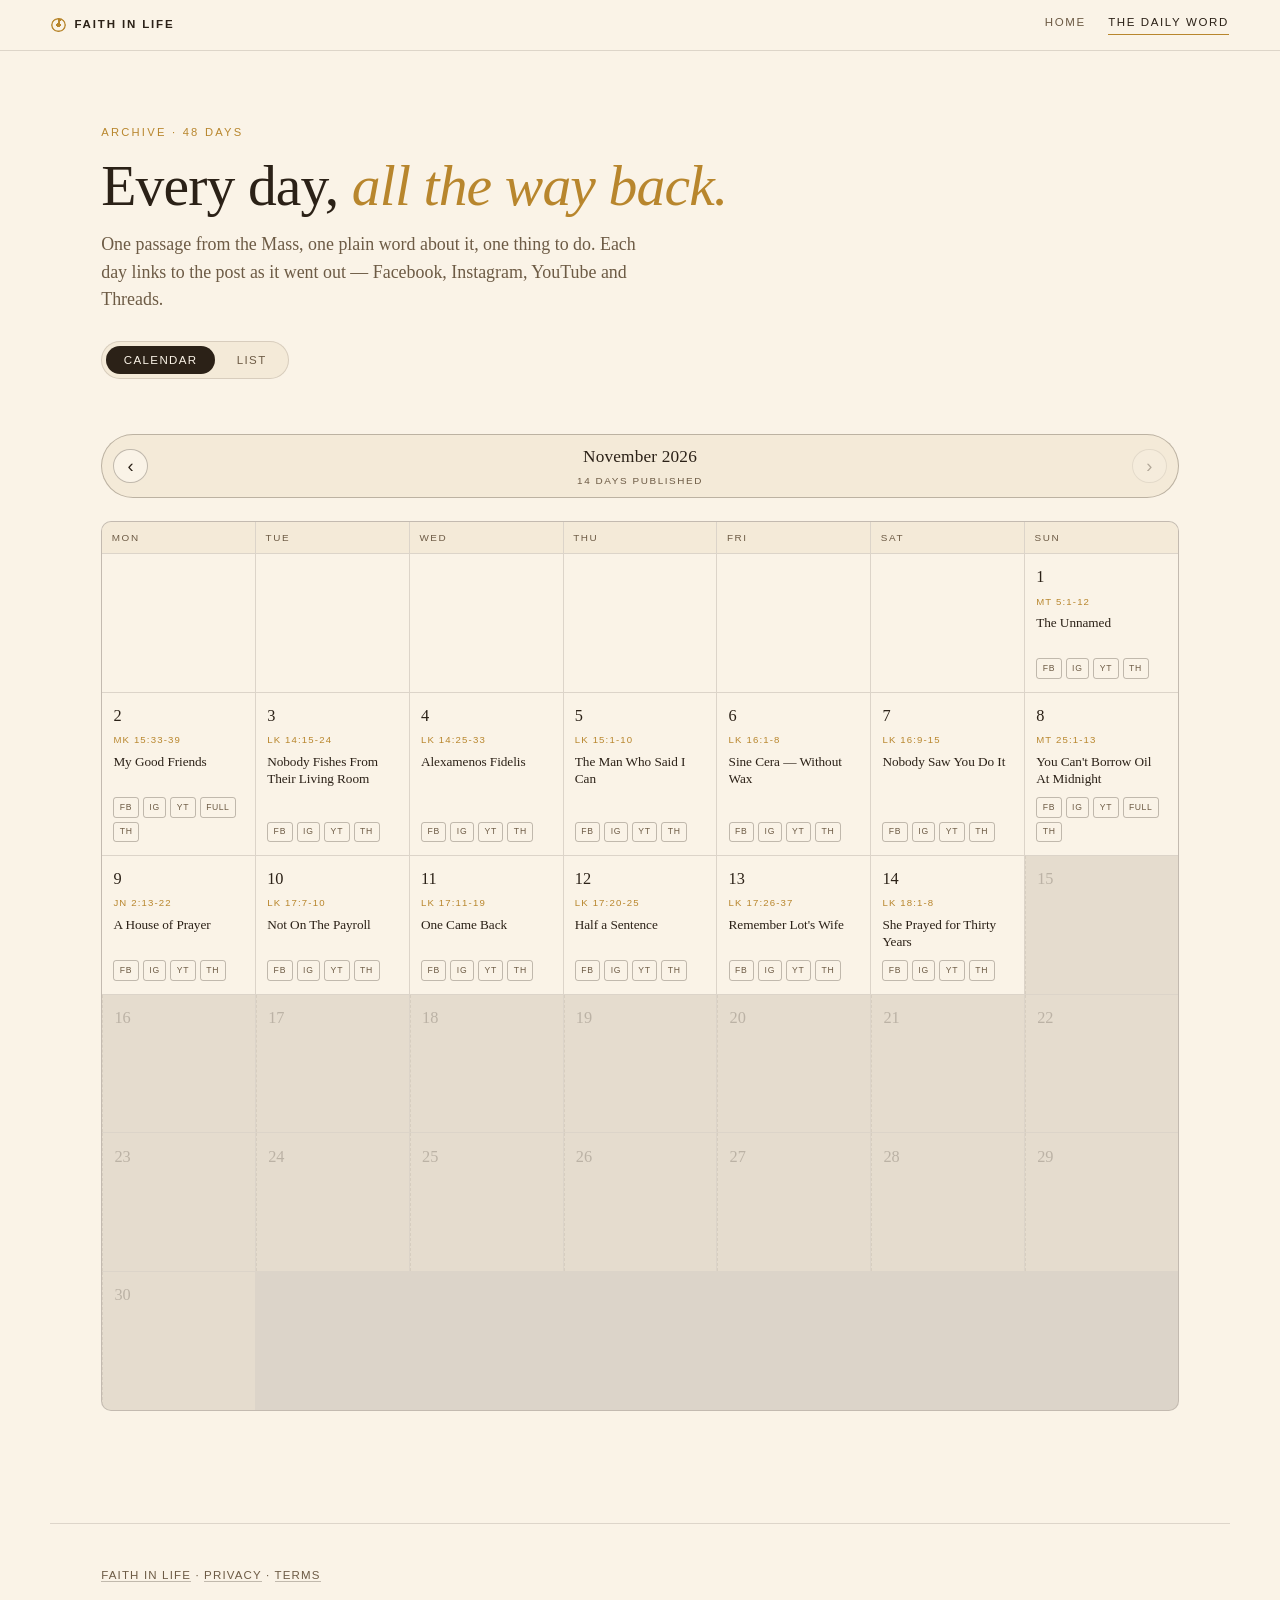
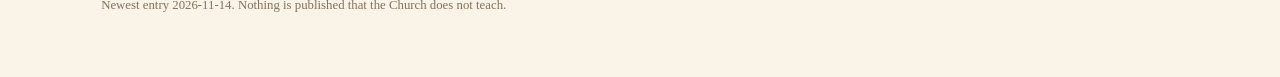
==== commit 820dfafb: "Refresh The Daily Word archive" ====
--- a/archive.html
+++ b/archive.html
@@ -17,7 +17,7 @@
 
 <main>
   <section class="title">
-    <p class="kicker">Archive &middot; 42 days</p>
+    <p class="kicker">Archive &middot; 48 days</p>
     <h1>Every day, <em>all the way back.</em></h1>
     <p class="lede">One passage from the Mass, one plain word about it, one thing to do. Each day links to the post as it went out — Facebook, Instagram, YouTube and Threads.</p>
     <div class="toggle" role="tablist">
@@ -33,17 +33,17 @@
         <small id="mnav-count"></small></p>
       <button class="mnav" id="mnav-next" type="button" aria-label="Next month">&rsaquo;</button>
     </div>
-    <section class="month" data-month="2026-09" id="m-2026-09"><div class="grid"><div class="dow-head">Mon</div><div class="dow-head">Tue</div><div class="dow-head">Wed</div><div class="dow-head">Thu</div><div class="dow-head">Fri</div><div class="dow-head">Sat</div><div class="dow-head">Sun</div><div class="blank"></div><div class="cell cell--empty"><div class="cell-top"><span class="num">1</span></div><p class="gos">&nbsp;</p></div><div class="cell cell--empty"><div class="cell-top"><span class="num">2</span></div><p class="gos">&nbsp;</p></div><div class="cell cell--empty"><div class="cell-top"><span class="num">3</span></div><p class="gos">&nbsp;</p></div><div class="cell cell--empty"><div class="cell-top"><span class="num">4</span></div><p class="gos">&nbsp;</p></div><div class="cell cell--empty"><div class="cell-top"><span class="num">5</span></div><p class="gos">&nbsp;</p></div><div class="cell cell--empty"><div class="cell-top"><span class="num">6</span></div><p class="gos">&nbsp;</p></div><div class="cell cell--empty"><div class="cell-top"><span class="num">7</span></div><p class="gos">&nbsp;</p></div><div class="cell cell--empty"><div class="cell-top"><span class="num">8</span></div><p class="gos">&nbsp;</p></div><div class="cell cell--empty"><div class="cell-top"><span class="num">9</span></div><p class="gos">&nbsp;</p></div><div class="cell cell--empty"><div class="cell-top"><span class="num">10</span></div><p class="gos">&nbsp;</p></div><div class="cell cell--empty"><div class="cell-top"><span class="num">11</span></div><p class="gos">&nbsp;</p></div><div class="cell cell--empty"><div class="cell-top"><span class="num">12</span></div><p class="gos">&nbsp;</p></div><div class="cell cell--empty"><div class="cell-top"><span class="num">13</span></div><p class="gos">&nbsp;</p></div><div class="cell cell--empty"><div class="cell-top"><span class="num">14</span></div><p class="gos">&nbsp;</p></div><div class="cell cell--empty"><div class="cell-top"><span class="num">15</span></div><p class="gos">&nbsp;</p></div><div class="cell cell--empty"><div class="cell-top"><span class="num">16</span></div><p class="gos">&nbsp;</p></div><div class="cell cell--empty"><div class="cell-top"><span class="num">17</span></div><p class="gos">&nbsp;</p></div><div class="cell cell--empty"><div class="cell-top"><span class="num">18</span></div><p class="gos">&nbsp;</p></div><div class="cell cell--empty"><div class="cell-top"><span class="num">19</span></div><p class="gos">&nbsp;</p></div><div class="cell cell--empty"><div class="cell-top"><span class="num">20</span></div><p class="gos">&nbsp;</p></div><div class="cell cell--empty"><div class="cell-top"><span class="num">21</span></div><p class="gos">&nbsp;</p></div><div class="cell cell--empty"><div class="cell-top"><span class="num">22</span></div><p class="gos">&nbsp;</p></div><div class="cell cell--empty"><div class="cell-top"><span class="num">23</span></div><p class="gos">&nbsp;</p></div><div class="cell cell--empty"><div class="cell-top"><span class="num">24</span></div><p class="gos">&nbsp;</p></div><div class="cell cell--empty"><div class="cell-top"><span class="num">25</span></div><p class="gos">&nbsp;</p></div><div class="cell cell--empty"><div class="cell-top"><span class="num">26</span></div><p class="gos">&nbsp;</p></div><article class="cell" data-date="2026-09-27"><div class="cell-top"><span class="num">27</span></div><p class="gos">Mt 21:28-32</p><h3 class="topic">Change your &#x27;no&#x27; into a &#x27;yes&#x27;</h3><div class="pills"><a class="pill pill--fb" href="https://www.facebook.com/122107287405488358/posts/3580467642108236?substory_index=3580467642108236" target="_blank" rel="noopener" title="Facebook">FB</a></div></article><article class="cell" data-date="2026-09-28"><div class="cell-top"><span class="num">28</span></div><p class="gos">Lk 9:46-50</p><h3 class="topic">Why does their blessing sting?</h3><div class="pills"><a class="pill pill--fb" href="https://www.facebook.com/122107287405488358/posts/122103718785488358" target="_blank" rel="noopener" title="Facebook">FB</a><a class="pill pill--ig" href="https://www.instagram.com/p/Dd2fcJFjYFs/" target="_blank" rel="noopener" title="Instagram">IG</a></div></article><div class="cell cell--empty"><div class="cell-top"><span class="num">29</span></div><p class="gos">&nbsp;</p></div><article class="cell" data-date="2026-09-30"><div class="cell-top"><span class="num">30</span></div><p class="gos">Lk 9:57-62</p><h3 class="topic">The Little Way</h3><div class="pills"><a class="pill pill--fb" href="https://www.facebook.com/122107287405488358/posts/122105739783488358" target="_blank" rel="noopener" title="Facebook">FB</a><a class="pill pill--ig" href="https://www.instagram.com/p/Dd7uj0gDKIm/" target="_blank" rel="noopener" title="Instagram">IG</a></div></article></div></section><section class="month" data-month="2026-10" id="m-2026-10"><div class="grid"><div class="dow-head">Mon</div><div class="dow-head">Tue</div><div class="dow-head">Wed</div><div class="dow-head">Thu</div><div class="dow-head">Fri</div><div class="dow-head">Sat</div><div class="dow-head">Sun</div><div class="blank"></div><div class="blank"></div><div class="blank"></div><article class="cell" data-date="2026-10-01"><div class="cell-top"><span class="num">1</span></div><p class="gos">Lk 10:1-12</p><h3 class="topic">Go and repair my house</h3><div class="pills"><a class="pill pill--fb" href="https://www.facebook.com/122107287405488358/posts/122106386313488358" target="_blank" rel="noopener" title="Facebook">FB</a><a class="pill pill--ig" href="https://www.instagram.com/p/Dd9VP7aF-Cw/" target="_blank" rel="noopener" title="Instagram">IG</a></div></article><article class="cell" data-date="2026-10-02"><div class="cell-top"><span class="num">2</span></div><p class="gos">Mt 18:1-5, 10</p><h3 class="topic">Sanctify your work</h3><div class="pills"><a class="pill pill--fb" href="https://www.facebook.com/1256469087558927/posts/122107285419488358" target="_blank" rel="noopener" title="Facebook">FB</a><a class="pill pill--ig" href="https://www.instagram.com/p/Dd_V6aDl66g/" target="_blank" rel="noopener" title="Instagram">IG</a></div></article><article class="cell" data-date="2026-10-03"><div class="cell-top"><span class="num">3</span></div><p class="gos">Lk 10:17-24</p><h3 class="topic">Your name is written in heaven</h3><div class="pills"><a class="pill pill--fb" href="https://www.facebook.com/122107287405488358/posts/122108703411488358" target="_blank" rel="noopener" title="Facebook">FB</a><a class="pill pill--ig" href="https://www.instagram.com/p/DeDZmk7je2w/" target="_blank" rel="noopener" title="Instagram">IG</a></div></article><article class="cell" data-date="2026-10-04"><div class="cell-top"><span class="num">4</span></div><p class="gos">Mt 21:33-43</p><h3 class="topic">Poverty — St Francis</h3><div class="pills"><a class="pill pill--fb" href="https://www.facebook.com/122107287405488358/posts/122109220857488358" target="_blank" rel="noopener" title="Facebook">FB</a><a class="pill pill--ig" href="https://www.instagram.com/p/DeFhM3AF1-0/" target="_blank" rel="noopener" title="Instagram">IG</a></div></article><article class="cell" data-date="2026-10-05"><div class="cell-top"><span class="num">5</span></div><p class="gos">Lk 10:25-37</p><h3 class="topic">The one right in front of you.</h3><div class="pills"><a class="pill pill--fb" href="https://www.facebook.com/122107287405488358/posts/122109858039488358" target="_blank" rel="noopener" title="Facebook">FB</a><a class="pill pill--ig" href="https://www.instagram.com/p/DeIpakCjOYP/" target="_blank" rel="noopener" title="Instagram">IG</a></div></article><article class="cell" data-date="2026-10-06"><div class="cell-top"><span class="num">6</span></div><p class="gos">Lk 10:38-42</p><h3 class="topic">Mary or Martha?</h3><div class="pills"><a class="pill pill--fb" href="https://www.facebook.com/1256469087558927/posts/122110384821488358" target="_blank" rel="noopener" title="Facebook">FB</a><a class="pill pill--ig" href="https://www.instagram.com/p/DeLGmeTF-f7/" target="_blank" rel="noopener" title="Instagram">IG</a></div></article><article class="cell" data-date="2026-10-07"><div class="cell-top"><span class="num">7</span></div><p class="gos">Lk 11:1-4</p><h3 class="topic">A boy found the Hail Mary in the Bible</h3><div class="pills"><a class="pill pill--fb" href="https://www.facebook.com/1256469087558927/posts/122110666893488358" target="_blank" rel="noopener" title="Facebook">FB</a><a class="pill pill--ig" href="https://www.instagram.com/p/DeMNxGXjDhu/" target="_blank" rel="noopener" title="Instagram">IG</a></div></article><article class="cell" data-date="2026-10-08"><div class="cell-top"><span class="num">8</span></div><p class="gos">Lk 11:5-13</p><h3 class="topic">Ask, and it will be given you.</h3><div class="pills"><a class="pill pill--fb" href="https://www.facebook.com/1256469087558927/posts/122111229747488358" target="_blank" rel="noopener" title="Facebook">FB</a><a class="pill pill--ig" href="https://www.instagram.com/p/DeOyTgFDeOQ/" target="_blank" rel="noopener" title="Instagram">IG</a></div></article><article class="cell" data-date="2026-10-09"><div class="cell-top"><span class="num">9</span></div><p class="gos">Lk 11:15-26</p><h3 class="topic">He who does not gather with me scatters.</h3><div class="pills"><a class="pill pill--fb" href="https://www.facebook.com/122107287405488358/posts/122112301821488358" target="_blank" rel="noopener" title="Facebook">FB</a><a class="pill pill--ig" href="https://www.instagram.com/p/DeTB0q9Dfcg/" target="_blank" rel="noopener" title="Instagram">IG</a></div></article><article class="cell" data-date="2026-10-10"><div class="cell-top"><span class="num">10</span></div><p class="gos">Lk 11:27-28</p><h3 class="topic">Blessed Are Those Who Hear God&#x27;s Word — Prayer Is the Light Before Every Decision</h3><div class="pills"><a class="pill pill--fb" href="https://www.facebook.com/1256469087558927/posts/122119027761488358" target="_blank" rel="noopener" title="Facebook">FB</a><a class="pill pill--ig" href="https://www.instagram.com/p/De92yCVn9rZ/" target="_blank" rel="noopener" title="Instagram">IG</a><a class="pill pill--yt-short" href="https://www.youtube.com/shorts/WsAviSOvR6I" target="_blank" rel="noopener" title="YouTube Short">YT</a></div></article><article class="cell" data-date="2026-10-11"><div class="cell-top"><span class="num">11</span></div><p class="gos">Mt 22:1-14</p><h3 class="topic">The invited guests</h3><div class="pills"><a class="pill pill--fb" href="https://www.facebook.com/1256469087558927/posts/122112792105488358" target="_blank" rel="noopener" title="Facebook">FB</a><a class="pill pill--ig" href="https://www.instagram.com/p/DeVwyHCDC8p/" target="_blank" rel="noopener" title="Instagram">IG</a><a class="pill pill--yt-long" href="https://www.youtube.com/watch?v=lCEb-tUCuJY" target="_blank" rel="noopener" title="YouTube">FULL</a><a class="pill pill--threads" href="https://www.threads.com/@catholicfaithinlife/post/DenId89mXVW" target="_blank" rel="noopener" title="Threads">TH</a></div></article><article class="cell" data-date="2026-10-12"><div class="cell-top"><span class="num">12</span></div><p class="gos">Lk 11:29-32</p><h3 class="topic">The sign you already have</h3><div class="pills"><a class="pill pill--fb" href="https://www.facebook.com/1256469087558927/posts/122113453095488358" target="_blank" rel="noopener" title="Facebook">FB</a><a class="pill pill--ig" href="https://www.instagram.com/p/DeZFCqlDE22/" target="_blank" rel="noopener" title="Instagram">IG</a><a class="pill pill--threads" href="https://www.threads.com/@catholicfaithinlife/post/DepEFTmFmo9" target="_blank" rel="noopener" title="Threads">TH</a></div></article><article class="cell" data-date="2026-10-13"><div class="cell-top"><span class="num">13</span></div><p class="gos">Lk 11:37-41</p><h3 class="topic">The crutches you didn&#x27;t see</h3><div class="pills"><a class="pill pill--fb" href="https://www.facebook.com/1256469087558927/posts/122114074431488358" target="_blank" rel="noopener" title="Facebook">FB</a><a class="pill pill--ig" href="https://www.instagram.com/p/Debp3JTDd6i/" target="_blank" rel="noopener" title="Instagram">IG</a><a class="pill pill--yt-long" href="https://www.youtube.com/watch?v=aZ5lN2D6U44" target="_blank" rel="noopener" title="YouTube">FULL</a><a class="pill pill--threads" href="https://www.threads.com/@catholicfaithinlife/post/DeptYExmXR4" target="_blank" rel="noopener" title="Threads">TH</a></div></article><article class="cell" data-date="2026-10-14"><div class="cell-top"><span class="num">14</span></div><p class="gos">Lk 11:42-46</p><h3 class="topic">The ten percent God doesn&#x27;t want</h3><div class="pills"><a class="pill pill--fb" href="https://www.facebook.com/1256469087558927/posts/122114585481488358" target="_blank" rel="noopener" title="Facebook">FB</a><a class="pill pill--ig" href="https://www.instagram.com/p/DeeoQHwDd8U/" target="_blank" rel="noopener" title="Instagram">IG</a><a class="pill pill--yt-long" href="https://www.youtube.com/watch?v=NaFXHmb2tYY" target="_blank" rel="noopener" title="YouTube">FULL</a><a class="pill pill--threads" href="https://www.threads.com/@catholicfaithinlife/post/Dero36vFr7p" target="_blank" rel="noopener" title="Threads">TH</a></div></article><article class="cell" data-date="2026-10-15"><div class="cell-top"><span class="num">15</span></div><p class="gos">Lk 11:47-54</p><h3 class="topic">The key you never turned</h3><div class="pills"><a class="pill pill--fb" href="https://www.facebook.com/1256469087558927/posts/122114894385488358" target="_blank" rel="noopener" title="Facebook">FB</a><a class="pill pill--ig" href="https://www.instagram.com/p/Degzd4Sjaeo/" target="_blank" rel="noopener" title="Instagram">IG</a><a class="pill pill--yt-short" href="https://www.youtube.com/shorts/_xIu60pGFC8" target="_blank" rel="noopener" title="YouTube Short">YT</a><a class="pill pill--threads" href="https://www.threads.com/@catholicfaithinlife/post/DesSEFBmRix" target="_blank" rel="noopener" title="Threads">TH</a></div></article><article class="cell" data-date="2026-10-16"><div class="cell-top"><span class="num">16</span></div><p class="gos">Lk 12:1-7</p><h3 class="topic">The fear you were never meant to carry</h3><div class="pills"><a class="pill pill--fb" href="https://www.facebook.com/1256469087558927/posts/122115241119488358" target="_blank" rel="noopener" title="Facebook">FB</a><a class="pill pill--ig" href="https://www.instagram.com/p/DejYP6WDbch/" target="_blank" rel="noopener" title="Instagram">IG</a><a class="pill pill--yt-short" href="https://www.youtube.com/shorts/bEX49eyHCjk" target="_blank" rel="noopener" title="YouTube Short">YT</a><a class="pill pill--yt-long" href="https://www.youtube.com/watch?v=XGbSie1sbkA" target="_blank" rel="noopener" title="YouTube">FULL</a><a class="pill pill--threads" href="https://www.threads.com/@catholicfaithinlife/post/DeuNv0nlsDh" target="_blank" rel="noopener" title="Threads">TH</a></div></article><article class="cell" data-date="2026-10-17"><div class="cell-top"><span class="num">17</span></div><p class="gos">Lk 12:8-12</p><h3 class="topic">One voice is enough</h3><div class="pills"><a class="pill pill--fb" href="https://www.facebook.com/1256469087558927/posts/122115643023488358" target="_blank" rel="noopener" title="Facebook">FB</a><a class="pill pill--ig" href="https://www.instagram.com/p/Del9DKLjQCi/" target="_blank" rel="noopener" title="Instagram">IG</a><a class="pill pill--yt-short" href="https://www.youtube.com/shorts/AbOzXZvJxVg" target="_blank" rel="noopener" title="YouTube Short">YT</a><a class="pill pill--yt-long" href="https://www.youtube.com/watch?v=FOUn7BIpAxU" target="_blank" rel="noopener" title="YouTube">FULL</a><a class="pill pill--threads" href="https://www.threads.com/@catholicfaithinlife/post/Del9cdllvRl" target="_blank" rel="noopener" title="Threads">TH</a></div></article><article class="cell" data-date="2026-10-18"><div class="cell-top"><span class="num">18</span></div><p class="gos">Mt 22:15-21</p><h3 class="topic">One Life, Not Two</h3><div class="pills"><a class="pill pill--fb" href="https://www.facebook.com/1256469087558927/posts/122115974505488358" target="_blank" rel="noopener" title="Facebook">FB</a><a class="pill pill--ig" href="https://www.instagram.com/p/DeooMJUDa8u/" target="_blank" rel="noopener" title="Instagram">IG</a><a class="pill pill--yt-short" href="https://www.youtube.com/shorts/P0jpvopHVvI" target="_blank" rel="noopener" title="YouTube Short">YT</a><a class="pill pill--yt-long" href="https://www.youtube.com/watch?v=IgNrQdDNN90" target="_blank" rel="noopener" title="YouTube">FULL</a><a class="pill pill--threads" href="https://www.threads.com/@catholicfaithinlife/post/DeookBelnBf" target="_blank" rel="noopener" title="Threads">TH</a></div></article><article class="cell" data-date="2026-10-19"><div class="cell-top"><span class="num">19</span></div><p class="gos">Lk 12:13-21</p><h3 class="topic">The Barn Is Finished. The Peace Is Not.</h3><div class="pills"><a class="pill pill--fb" href="https://www.facebook.com/1256469087558927/posts/122116307781488358" target="_blank" rel="noopener" title="Facebook">FB</a><a class="pill pill--ig" href="https://www.instagram.com/p/DerGotXF6il/" target="_blank" rel="noopener" title="Instagram">IG</a><a class="pill pill--yt-short" href="https://www.youtube.com/shorts/5z7Xd4KUdRI" target="_blank" rel="noopener" title="YouTube Short">YT</a><a class="pill pill--yt-long" href="https://www.youtube.com/watch?v=LC9dNXQuaew" target="_blank" rel="noopener" title="YouTube">FULL</a><a class="pill pill--threads" href="https://www.threads.com/@catholicfaithinlife/post/DerHDkZll58" target="_blank" rel="noopener" title="Threads">TH</a></div></article><article class="cell" data-date="2026-10-20"><div class="cell-top"><span class="num">20</span></div><p class="gos">Lk 12:35-38</p><h3 class="topic">The Light in the Hall</h3><div class="pills"><a class="pill pill--fb" href="https://www.facebook.com/1256469087558927/posts/122116532787488358" target="_blank" rel="noopener" title="Facebook">FB</a><a class="pill pill--ig" href="https://www.instagram.com/p/DesiQP4DXKc/" target="_blank" rel="noopener" title="Instagram">IG</a><a class="pill pill--yt-short" href="https://www.youtube.com/shorts/8f7GRds17D0" target="_blank" rel="noopener" title="YouTube Short">YT</a></div></article><article class="cell" data-date="2026-10-21"><div class="cell-top"><span class="num">21</span></div><p class="gos">Lk 12:39-48</p><h3 class="topic">You Are Not Anyone Else</h3><div class="pills"><a class="pill pill--fb" href="https://www.facebook.com/1256469087558927/posts/122116870941488358" target="_blank" rel="noopener" title="Facebook">FB</a><a class="pill pill--ig" href="https://www.instagram.com/p/Deu286pjKqX/" target="_blank" rel="noopener" title="Instagram">IG</a><a class="pill pill--yt-short" href="https://www.youtube.com/shorts/g8OBW_1qpRg" target="_blank" rel="noopener" title="YouTube Short">YT</a><a class="pill pill--threads" href="https://www.threads.com/@catholicfaithinlife/post/Deu4HS2lnNb" target="_blank" rel="noopener" title="Threads">TH</a></div></article><article class="cell" data-date="2026-10-22"><div class="cell-top"><span class="num">22</span></div><p class="gos">Lk 12:49-53</p><h3 class="topic">Somebody Lit a Fire in You</h3><div class="pills"><a class="pill pill--fb" href="https://www.facebook.com/1256469087558927/posts/122117328543488358" target="_blank" rel="noopener" title="Facebook">FB</a><a class="pill pill--ig" href="https://www.instagram.com/p/DexbvUpDWsJ/" target="_blank" rel="noopener" title="Instagram">IG</a><a class="pill pill--yt-short" href="https://www.youtube.com/shorts/CUrQCmKuByY" target="_blank" rel="noopener" title="YouTube Short">YT</a><a class="pill pill--threads" href="https://www.threads.com/@catholicfaithinlife/post/DexcHA4n2Y-" target="_blank" rel="noopener" title="Threads">TH</a></div></article><article class="cell" data-date="2026-10-23"><div class="cell-top"><span class="num">23</span></div><p class="gos">Lk 12:54-59</p><h3 class="topic">Somebody left a toolbox on your island</h3><div class="pills"><a class="pill pill--fb" href="https://www.facebook.com/1256469087558927/posts/122117689479488358" target="_blank" rel="noopener" title="Facebook">FB</a><a class="pill pill--ig" href="https://www.instagram.com/p/De0AhtUjUAP/" target="_blank" rel="noopener" title="Instagram">IG</a><a class="pill pill--yt-short" href="https://www.youtube.com/shorts/T1iKTGTfet0" target="_blank" rel="noopener" title="YouTube Short">YT</a><a class="pill pill--threads" href="https://www.threads.com/@catholicfaithinlife/post/De0A5e5Hz2g" target="_blank" rel="noopener" title="Threads">TH</a></div></article><article class="cell" data-date="2026-10-24"><div class="cell-top"><span class="num">24</span></div><p class="gos">Lk 13:1-9</p><h3 class="topic">Everything but the Fruit</h3><div class="pills"><a class="pill pill--fb" href="https://www.facebook.com/1256469087558927/posts/122118090075488358" target="_blank" rel="noopener" title="Facebook">FB</a><a class="pill pill--ig" href="https://www.instagram.com/p/De23sr6DR1C/" target="_blank" rel="noopener" title="Instagram">IG</a><a class="pill pill--yt-short" href="https://www.youtube.com/shorts/dpyIuSlJ6k4" target="_blank" rel="noopener" title="YouTube Short">YT</a><a class="pill pill--threads" href="https://www.threads.com/@catholicfaithinlife/post/De24H2zFSZD" target="_blank" rel="noopener" title="Threads">TH</a></div></article><article class="cell" data-date="2026-10-25"><div class="cell-top"><span class="num">25</span></div><p class="gos">Mt 22:34-40</p><h3 class="topic">He Died at Ninety. He Lived Three Years.</h3><div class="pills"><a class="pill pill--fb" href="https://www.facebook.com/1256469087558927/posts/122118385227488358" target="_blank" rel="noopener" title="Facebook">FB</a><a class="pill pill--ig" href="https://www.instagram.com/p/De5KNuhjTGV/" target="_blank" rel="noopener" title="Instagram">IG</a><a class="pill pill--yt-short" href="https://www.youtube.com/shorts/sk4lVL9I8K4" target="_blank" rel="noopener" title="YouTube Short">YT</a><a class="pill pill--yt-long" href="https://www.youtube.com/watch?v=d-J8nq8NEpQ" target="_blank" rel="noopener" title="YouTube">FULL</a><a class="pill pill--threads" href="https://www.threads.com/@catholicfaithinlife/post/De5Kwy4G0kw" target="_blank" rel="noopener" title="Threads">TH</a></div></article><article class="cell" data-date="2026-10-26"><div class="cell-top"><span class="num">26</span></div><p class="gos">Lk 13:10-17</p><h3 class="topic">Eighteen Years Looking at the Ground</h3><div class="pills"><a class="pill pill--fb" href="https://www.facebook.com/1256469087558927/posts/122118709293488358" target="_blank" rel="noopener" title="Facebook">FB</a><a class="pill pill--ig" href="https://www.instagram.com/p/De7u_KuD84i/" target="_blank" rel="noopener" title="Instagram">IG</a><a class="pill pill--yt-short" href="https://www.youtube.com/shorts/yCG1eZQDvlE" target="_blank" rel="noopener" title="YouTube Short">YT</a><a class="pill pill--threads" href="https://www.threads.com/@catholicfaithinlife/post/De7vaQHm1P8" target="_blank" rel="noopener" title="Threads">TH</a></div></article><article class="cell" data-date="2026-10-27"><div class="cell-top"><span class="num">27</span></div><p class="gos">Lk 13:18-21</p><h3 class="topic">Nothing Looks Different Yet</h3><div class="pills"><a class="pill pill--fb" href="https://www.facebook.com/1256469087558927/posts/122119090047488358" target="_blank" rel="noopener" title="Facebook">FB</a><a class="pill pill--ig" href="https://www.instagram.com/p/De-TydEm9We/" target="_blank" rel="noopener" title="Instagram">IG</a><a class="pill pill--yt-short" href="https://www.youtube.com/shorts/52RcQpo29y4" target="_blank" rel="noopener" title="YouTube Short">YT</a><a class="pill pill--threads" href="https://www.threads.com/@catholicfaithinlife/post/De-UOFzm-hs" target="_blank" rel="noopener" title="Threads">TH</a></div></article><article class="cell" data-date="2026-10-28"><div class="cell-top"><span class="num">28</span></div><p class="gos">Lk 6:12-19</p><h3 class="topic">The Chair That Wanted to Be a Hanger</h3><div class="pills"><a class="pill pill--fb" href="https://www.facebook.com/1256469087558927/posts/122119586211488358" target="_blank" rel="noopener" title="Facebook">FB</a><a class="pill pill--ig" href="https://www.instagram.com/p/DfA_6ebD_MG/" target="_blank" rel="noopener" title="Instagram">IG</a><a class="pill pill--yt-short" href="https://www.youtube.com/shorts/pK-ijvULDYA" target="_blank" rel="noopener" title="YouTube Short">YT</a><a class="pill pill--yt-long" href="https://www.youtube.com/watch?v=GGq49Te7Qs8" target="_blank" rel="noopener" title="YouTube">FULL</a><a class="pill pill--threads" href="https://www.threads.com/@catholicfaithinlife/post/DfBAbLTm-BA" target="_blank" rel="noopener" title="Threads">TH</a></div></article><article class="cell" data-date="2026-10-29"><div class="cell-top"><span class="num">29</span></div><p class="gos">Lk 13:31-35</p><h3 class="topic">He Answered a Death Threat with a Timetable</h3><div class="pills"><a class="pill pill--fb" href="https://www.facebook.com/1256469087558927/posts/122120081745488358" target="_blank" rel="noopener" title="Facebook">FB</a><a class="pill pill--ig" href="https://www.instagram.com/p/DfGCNL3jeiO/" target="_blank" rel="noopener" title="Instagram">IG</a><a class="pill pill--yt-short" href="https://www.youtube.com/shorts/4wnyYZIIjw4" target="_blank" rel="noopener" title="YouTube Short">YT</a><a class="pill pill--threads" href="https://www.threads.com/@catholicfaithinlife/post/DfDd0KiG6cO" target="_blank" rel="noopener" title="Threads">TH</a></div></article><article class="cell" data-date="2026-10-30"><div class="cell-top"><span class="num">30</span></div><p class="gos">Lk 14:1-6</p><h3 class="topic">The Man Nobody Came For</h3><div class="pills"><a class="pill pill--fb" href="https://www.facebook.com/1256469087558927/posts/122120239527488358" target="_blank" rel="noopener" title="Facebook">FB</a><a class="pill pill--ig" href="https://www.instagram.com/p/DfGCHWxjeii/" target="_blank" rel="noopener" title="Instagram">IG</a><a class="pill pill--yt-short" href="https://www.youtube.com/shorts/4qZA6sYrcjU" target="_blank" rel="noopener" title="YouTube Short">YT</a><a class="pill pill--threads" href="https://www.threads.com/@catholicfaithinlife/post/DfGCkESGzUB" target="_blank" rel="noopener" title="Threads">TH</a></div></article><article class="cell" data-date="2026-10-31"><div class="cell-top"><span class="num">31</span></div><p class="gos">Lk 14:1</p><h3 class="topic">Take the Last Seat</h3><div class="pills"><a class="pill pill--fb" href="https://www.facebook.com/1256469087558927/posts/122120664819488358" target="_blank" rel="noopener" title="Facebook">FB</a><a class="pill pill--ig" href="https://www.instagram.com/p/DfIm5aIDbaE/" target="_blank" rel="noopener" title="Instagram">IG</a><a class="pill pill--yt-short" href="https://www.youtube.com/shorts/yxjmL1K3NkM" target="_blank" rel="noopener" title="YouTube Short">YT</a><a class="pill pill--threads" href="https://www.threads.com/@catholicfaithinlife/post/DfInU6-G97A" target="_blank" rel="noopener" title="Threads">TH</a></div></article></div></section><section class="month on" data-month="2026-11" id="m-2026-11"><div class="grid"><div class="dow-head">Mon</div><div class="dow-head">Tue</div><div class="dow-head">Wed</div><div class="dow-head">Thu</div><div class="dow-head">Fri</div><div class="dow-head">Sat</div><div class="dow-head">Sun</div><div class="blank"></div><div class="blank"></div><div class="blank"></div><div class="blank"></div><div class="blank"></div><div class="blank"></div><article class="cell" data-date="2026-11-01"><div class="cell-top"><span class="num">1</span></div><p class="gos">Mt 5:1-12</p><h3 class="topic">The Unnamed</h3><div class="pills"><a class="pill pill--fb" href="https://www.facebook.com/1256469087558927/posts/122121179115488358" target="_blank" rel="noopener" title="Facebook">FB</a><a class="pill pill--ig" href="https://www.instagram.com/p/DfLLr3SDb8o/" target="_blank" rel="noopener" title="Instagram">IG</a><a class="pill pill--yt-short" href="https://www.youtube.com/shorts/8yxWvm2CC5I" target="_blank" rel="noopener" title="YouTube Short">YT</a><a class="pill pill--threads" href="https://www.threads.com/@catholicfaithinlife/post/DfLMJahGv_F" target="_blank" rel="noopener" title="Threads">TH</a></div></article><article class="cell" data-date="2026-11-02"><div class="cell-top"><span class="num">2</span></div><p class="gos">Mk 15:33-39</p><h3 class="topic">My Good Friends</h3><div class="pills"><a class="pill pill--fb" href="https://www.facebook.com/1256469087558927/posts/122121581949488358" target="_blank" rel="noopener" title="Facebook">FB</a><a class="pill pill--ig" href="https://www.instagram.com/p/DfN3WKHjake/" target="_blank" rel="noopener" title="Instagram">IG</a><a class="pill pill--yt-short" href="https://www.youtube.com/shorts/g3_M6JNPyhw" target="_blank" rel="noopener" title="YouTube Short">YT</a><a class="pill pill--yt-long" href="https://www.youtube.com/watch?v=UyH6Hdh5HDM" target="_blank" rel="noopener" title="YouTube">FULL</a><a class="pill pill--threads" href="https://www.threads.com/@catholicfaithinlife/post/DfN30SsmjpI" target="_blank" rel="noopener" title="Threads">TH</a></div></article><article class="cell" data-date="2026-11-03"><div class="cell-top"><span class="num">3</span></div><p class="gos">Lk 14:15-24</p><h3 class="topic">Nobody Fishes From Their Living Room</h3><div class="pills"><a class="pill pill--fb" href="https://www.facebook.com/1256469087558927/posts/122122222833488358" target="_blank" rel="noopener" title="Facebook">FB</a><a class="pill pill--ig" href="https://www.instagram.com/p/DfQcHqrjVYO/" target="_blank" rel="noopener" title="Instagram">IG</a><a class="pill pill--yt-short" href="https://www.youtube.com/shorts/4AqpNGRw1ic" target="_blank" rel="noopener" title="YouTube Short">YT</a><a class="pill pill--threads" href="https://www.threads.com/@catholicfaithinlife/post/DfQcmgFGqJd" target="_blank" rel="noopener" title="Threads">TH</a></div></article><article class="cell" data-date="2026-11-04"><div class="cell-top"><span class="num">4</span></div><p class="gos">Lk 14:25-33</p><h3 class="topic">Alexamenos Fidelis</h3><div class="pills"><a class="pill pill--fb" href="https://www.facebook.com/1256469087558927/posts/122122542807488358" target="_blank" rel="noopener" title="Facebook">FB</a><a class="pill pill--ig" href="https://www.instagram.com/p/DfTBBwejcZj/" target="_blank" rel="noopener" title="Instagram">IG</a><a class="pill pill--yt-short" href="https://www.youtube.com/shorts/m81l-i8j7jU" target="_blank" rel="noopener" title="YouTube Short">YT</a><a class="pill pill--threads" href="https://www.threads.com/@catholicfaithinlife/post/DfTBfAFmj0M" target="_blank" rel="noopener" title="Threads">TH</a></div></article><article class="cell" data-date="2026-11-05"><div class="cell-top"><span class="num">5</span></div><p class="gos">Lk 15:1-10</p><h3 class="topic">The Man Who Said I Can</h3><div class="pills"><a class="pill pill--fb" href="https://www.facebook.com/1256469087558927/posts/122122944117488358" target="_blank" rel="noopener" title="Facebook">FB</a><a class="pill pill--ig" href="https://www.instagram.com/p/DfVl0FdjaXP/" target="_blank" rel="noopener" title="Instagram">IG</a><a class="pill pill--yt-short" href="https://www.youtube.com/shorts/PBbui-wM4Es" target="_blank" rel="noopener" title="YouTube Short">YT</a><a class="pill pill--threads" href="https://www.threads.com/@catholicfaithinlife/post/DfVmR-ImusP" target="_blank" rel="noopener" title="Threads">TH</a></div></article><article class="cell" data-date="2026-11-06"><div class="cell-top"><span class="num">6</span></div><p class="gos">Lk 16:1-8</p><h3 class="topic">Sine Cera — Without Wax</h3><div class="pills"><a class="pill pill--fb" href="https://www.facebook.com/1256469087558927/posts/122123221839488358" target="_blank" rel="noopener" title="Facebook">FB</a><a class="pill pill--ig" href="https://www.instagram.com/p/DfYKnC-DQyN/" target="_blank" rel="noopener" title="Instagram">IG</a><a class="pill pill--yt-short" href="https://www.youtube.com/shorts/eyi3Uhec7iY" target="_blank" rel="noopener" title="YouTube Short">YT</a><a class="pill pill--threads" href="https://www.threads.com/@catholicfaithinlife/post/DfYLFSmmpLt" target="_blank" rel="noopener" title="Threads">TH</a></div></article><article class="cell" data-date="2026-11-07"><div class="cell-top"><span class="num">7</span></div><p class="gos">Lk 16:9-15</p><h3 class="topic">Nobody Saw You Do It</h3><div class="pills"><a class="pill pill--fb" href="https://www.facebook.com/1256469087558927/posts/122123454501488358" target="_blank" rel="noopener" title="Facebook">FB</a><a class="pill pill--ig" href="https://www.instagram.com/p/DfavYJEjVLz/" target="_blank" rel="noopener" title="Instagram">IG</a><a class="pill pill--yt-short" href="https://www.youtube.com/shorts/xzMlSFSAUCI" target="_blank" rel="noopener" title="YouTube Short">YT</a><a class="pill pill--threads" href="https://www.threads.com/@catholicfaithinlife/post/DfavyesGqzY" target="_blank" rel="noopener" title="Threads">TH</a></div></article><article class="cell" data-date="2026-11-08"><div class="cell-top"><span class="num">8</span></div><p class="gos">Mt 25:1-13</p><h3 class="topic">You Can&#x27;t Borrow Oil At Midnight</h3><div class="pills"><a class="pill pill--fb" href="https://www.facebook.com/1256469087558927/posts/122123723583488358" target="_blank" rel="noopener" title="Facebook">FB</a><a class="pill pill--ig" href="https://www.instagram.com/p/DfdUKf7jeaN/" target="_blank" rel="noopener" title="Instagram">IG</a><a class="pill pill--yt-short" href="https://www.youtube.com/shorts/8aOlCtCrobA" target="_blank" rel="noopener" title="YouTube Short">YT</a><a class="pill pill--yt-long" href="https://www.youtube.com/watch?v=UnZe3ga6Mvc" target="_blank" rel="noopener" title="YouTube">FULL</a><a class="pill pill--threads" href="https://www.threads.com/@catholicfaithinlife/post/DfdUpoTESQA" target="_blank" rel="noopener" title="Threads">TH</a></div></article><div class="cell cell--empty cell--ahead"><div class="cell-top"><span class="num">9</span></div><p class="gos">&nbsp;</p></div><div class="cell cell--empty cell--ahead"><div class="cell-top"><span class="num">10</span></div><p class="gos">&nbsp;</p></div><div class="cell cell--empty cell--ahead"><div class="cell-top"><span class="num">11</span></div><p class="gos">&nbsp;</p></div><div class="cell cell--empty cell--ahead"><div class="cell-top"><span class="num">12</span></div><p class="gos">&nbsp;</p></div><div class="cell cell--empty cell--ahead"><div class="cell-top"><span class="num">13</span></div><p class="gos">&nbsp;</p></div><div class="cell cell--empty cell--ahead"><div class="cell-top"><span class="num">14</span></div><p class="gos">&nbsp;</p></div><div class="cell cell--empty cell--ahead"><div class="cell-top"><span class="num">15</span></div><p class="gos">&nbsp;</p></div><div class="cell cell--empty cell--ahead"><div class="cell-top"><span class="num">16</span></div><p class="gos">&nbsp;</p></div><div class="cell cell--empty cell--ahead"><div class="cell-top"><span class="num">17</span></div><p class="gos">&nbsp;</p></div><div class="cell cell--empty cell--ahead"><div class="cell-top"><span class="num">18</span></div><p class="gos">&nbsp;</p></div><div class="cell cell--empty cell--ahead"><div class="cell-top"><span class="num">19</span></div><p class="gos">&nbsp;</p></div><div class="cell cell--empty cell--ahead"><div class="cell-top"><span class="num">20</span></div><p class="gos">&nbsp;</p></div><div class="cell cell--empty cell--ahead"><div class="cell-top"><span class="num">21</span></div><p class="gos">&nbsp;</p></div><div class="cell cell--empty cell--ahead"><div class="cell-top"><span class="num">22</span></div><p class="gos">&nbsp;</p></div><div class="cell cell--empty cell--ahead"><div class="cell-top"><span class="num">23</span></div><p class="gos">&nbsp;</p></div><div class="cell cell--empty cell--ahead"><div class="cell-top"><span class="num">24</span></div><p class="gos">&nbsp;</p></div><div class="cell cell--empty cell--ahead"><div class="cell-top"><span class="num">25</span></div><p class="gos">&nbsp;</p></div><div class="cell cell--empty cell--ahead"><div class="cell-top"><span class="num">26</span></div><p class="gos">&nbsp;</p></div><div class="cell cell--empty cell--ahead"><div class="cell-top"><span class="num">27</span></div><p class="gos">&nbsp;</p></div><div class="cell cell--empty cell--ahead"><div class="cell-top"><span class="num">28</span></div><p class="gos">&nbsp;</p></div><div class="cell cell--empty cell--ahead"><div class="cell-top"><span class="num">29</span></div><p class="gos">&nbsp;</p></div><div class="cell cell--empty cell--ahead"><div class="cell-top"><span class="num">30</span></div><p class="gos">&nbsp;</p></div></div></section>
+    <section class="month" data-month="2026-09" id="m-2026-09"><div class="grid"><div class="dow-head">Mon</div><div class="dow-head">Tue</div><div class="dow-head">Wed</div><div class="dow-head">Thu</div><div class="dow-head">Fri</div><div class="dow-head">Sat</div><div class="dow-head">Sun</div><div class="blank"></div><div class="cell cell--empty"><div class="cell-top"><span class="num">1</span></div><p class="gos">&nbsp;</p></div><div class="cell cell--empty"><div class="cell-top"><span class="num">2</span></div><p class="gos">&nbsp;</p></div><div class="cell cell--empty"><div class="cell-top"><span class="num">3</span></div><p class="gos">&nbsp;</p></div><div class="cell cell--empty"><div class="cell-top"><span class="num">4</span></div><p class="gos">&nbsp;</p></div><div class="cell cell--empty"><div class="cell-top"><span class="num">5</span></div><p class="gos">&nbsp;</p></div><div class="cell cell--empty"><div class="cell-top"><span class="num">6</span></div><p class="gos">&nbsp;</p></div><div class="cell cell--empty"><div class="cell-top"><span class="num">7</span></div><p class="gos">&nbsp;</p></div><div class="cell cell--empty"><div class="cell-top"><span class="num">8</span></div><p class="gos">&nbsp;</p></div><div class="cell cell--empty"><div class="cell-top"><span class="num">9</span></div><p class="gos">&nbsp;</p></div><div class="cell cell--empty"><div class="cell-top"><span class="num">10</span></div><p class="gos">&nbsp;</p></div><div class="cell cell--empty"><div class="cell-top"><span class="num">11</span></div><p class="gos">&nbsp;</p></div><div class="cell cell--empty"><div class="cell-top"><span class="num">12</span></div><p class="gos">&nbsp;</p></div><div class="cell cell--empty"><div class="cell-top"><span class="num">13</span></div><p class="gos">&nbsp;</p></div><div class="cell cell--empty"><div class="cell-top"><span class="num">14</span></div><p class="gos">&nbsp;</p></div><div class="cell cell--empty"><div class="cell-top"><span class="num">15</span></div><p class="gos">&nbsp;</p></div><div class="cell cell--empty"><div class="cell-top"><span class="num">16</span></div><p class="gos">&nbsp;</p></div><div class="cell cell--empty"><div class="cell-top"><span class="num">17</span></div><p class="gos">&nbsp;</p></div><div class="cell cell--empty"><div class="cell-top"><span class="num">18</span></div><p class="gos">&nbsp;</p></div><div class="cell cell--empty"><div class="cell-top"><span class="num">19</span></div><p class="gos">&nbsp;</p></div><div class="cell cell--empty"><div class="cell-top"><span class="num">20</span></div><p class="gos">&nbsp;</p></div><div class="cell cell--empty"><div class="cell-top"><span class="num">21</span></div><p class="gos">&nbsp;</p></div><div class="cell cell--empty"><div class="cell-top"><span class="num">22</span></div><p class="gos">&nbsp;</p></div><div class="cell cell--empty"><div class="cell-top"><span class="num">23</span></div><p class="gos">&nbsp;</p></div><div class="cell cell--empty"><div class="cell-top"><span class="num">24</span></div><p class="gos">&nbsp;</p></div><div class="cell cell--empty"><div class="cell-top"><span class="num">25</span></div><p class="gos">&nbsp;</p></div><div class="cell cell--empty"><div class="cell-top"><span class="num">26</span></div><p class="gos">&nbsp;</p></div><article class="cell" data-date="2026-09-27"><div class="cell-top"><span class="num">27</span></div><p class="gos">Mt 21:28-32</p><h3 class="topic">Change your &#x27;no&#x27; into a &#x27;yes&#x27;</h3><div class="pills"><a class="pill pill--fb" href="https://www.facebook.com/122107287405488358/posts/3580467642108236?substory_index=3580467642108236" target="_blank" rel="noopener" title="Facebook">FB</a></div></article><article class="cell" data-date="2026-09-28"><div class="cell-top"><span class="num">28</span></div><p class="gos">Lk 9:46-50</p><h3 class="topic">Why does their blessing sting?</h3><div class="pills"><a class="pill pill--fb" href="https://www.facebook.com/122107287405488358/posts/122103718785488358" target="_blank" rel="noopener" title="Facebook">FB</a><a class="pill pill--ig" href="https://www.instagram.com/p/Dd2fcJFjYFs/" target="_blank" rel="noopener" title="Instagram">IG</a></div></article><div class="cell cell--empty"><div class="cell-top"><span class="num">29</span></div><p class="gos">&nbsp;</p></div><article class="cell" data-date="2026-09-30"><div class="cell-top"><span class="num">30</span></div><p class="gos">Lk 9:57-62</p><h3 class="topic">The Little Way</h3><div class="pills"><a class="pill pill--fb" href="https://www.facebook.com/122107287405488358/posts/122105739783488358" target="_blank" rel="noopener" title="Facebook">FB</a><a class="pill pill--ig" href="https://www.instagram.com/p/Dd7uj0gDKIm/" target="_blank" rel="noopener" title="Instagram">IG</a></div></article></div></section><section class="month" data-month="2026-10" id="m-2026-10"><div class="grid"><div class="dow-head">Mon</div><div class="dow-head">Tue</div><div class="dow-head">Wed</div><div class="dow-head">Thu</div><div class="dow-head">Fri</div><div class="dow-head">Sat</div><div class="dow-head">Sun</div><div class="blank"></div><div class="blank"></div><div class="blank"></div><article class="cell" data-date="2026-10-01"><div class="cell-top"><span class="num">1</span></div><p class="gos">Lk 10:1-12</p><h3 class="topic">Go and repair my house</h3><div class="pills"><a class="pill pill--fb" href="https://www.facebook.com/122107287405488358/posts/122106386313488358" target="_blank" rel="noopener" title="Facebook">FB</a><a class="pill pill--ig" href="https://www.instagram.com/p/Dd9VP7aF-Cw/" target="_blank" rel="noopener" title="Instagram">IG</a></div></article><article class="cell" data-date="2026-10-02"><div class="cell-top"><span class="num">2</span></div><p class="gos">Mt 18:1-5, 10</p><h3 class="topic">Sanctify your work</h3><div class="pills"><a class="pill pill--fb" href="https://www.facebook.com/1256469087558927/posts/122107285419488358" target="_blank" rel="noopener" title="Facebook">FB</a><a class="pill pill--ig" href="https://www.instagram.com/p/Dd_V6aDl66g/" target="_blank" rel="noopener" title="Instagram">IG</a></div></article><article class="cell" data-date="2026-10-03"><div class="cell-top"><span class="num">3</span></div><p class="gos">Lk 10:17-24</p><h3 class="topic">Your name is written in heaven</h3><div class="pills"><a class="pill pill--fb" href="https://www.facebook.com/122107287405488358/posts/122108703411488358" target="_blank" rel="noopener" title="Facebook">FB</a><a class="pill pill--ig" href="https://www.instagram.com/p/DeDZmk7je2w/" target="_blank" rel="noopener" title="Instagram">IG</a></div></article><article class="cell" data-date="2026-10-04"><div class="cell-top"><span class="num">4</span></div><p class="gos">Mt 21:33-43</p><h3 class="topic">Poverty — St Francis</h3><div class="pills"><a class="pill pill--fb" href="https://www.facebook.com/122107287405488358/posts/122109220857488358" target="_blank" rel="noopener" title="Facebook">FB</a><a class="pill pill--ig" href="https://www.instagram.com/p/DeFhM3AF1-0/" target="_blank" rel="noopener" title="Instagram">IG</a></div></article><article class="cell" data-date="2026-10-05"><div class="cell-top"><span class="num">5</span></div><p class="gos">Lk 10:25-37</p><h3 class="topic">The one right in front of you.</h3><div class="pills"><a class="pill pill--fb" href="https://www.facebook.com/122107287405488358/posts/122109858039488358" target="_blank" rel="noopener" title="Facebook">FB</a><a class="pill pill--ig" href="https://www.instagram.com/p/DeIpakCjOYP/" target="_blank" rel="noopener" title="Instagram">IG</a></div></article><article class="cell" data-date="2026-10-06"><div class="cell-top"><span class="num">6</span></div><p class="gos">Lk 10:38-42</p><h3 class="topic">Mary or Martha?</h3><div class="pills"><a class="pill pill--fb" href="https://www.facebook.com/1256469087558927/posts/122110384821488358" target="_blank" rel="noopener" title="Facebook">FB</a><a class="pill pill--ig" href="https://www.instagram.com/p/DeLGmeTF-f7/" target="_blank" rel="noopener" title="Instagram">IG</a></div></article><article class="cell" data-date="2026-10-07"><div class="cell-top"><span class="num">7</span></div><p class="gos">Lk 11:1-4</p><h3 class="topic">A boy found the Hail Mary in the Bible</h3><div class="pills"><a class="pill pill--fb" href="https://www.facebook.com/1256469087558927/posts/122110666893488358" target="_blank" rel="noopener" title="Facebook">FB</a><a class="pill pill--ig" href="https://www.instagram.com/p/DeMNxGXjDhu/" target="_blank" rel="noopener" title="Instagram">IG</a></div></article><article class="cell" data-date="2026-10-08"><div class="cell-top"><span class="num">8</span></div><p class="gos">Lk 11:5-13</p><h3 class="topic">Ask, and it will be given you.</h3><div class="pills"><a class="pill pill--fb" href="https://www.facebook.com/1256469087558927/posts/122111229747488358" target="_blank" rel="noopener" title="Facebook">FB</a><a class="pill pill--ig" href="https://www.instagram.com/p/DeOyTgFDeOQ/" target="_blank" rel="noopener" title="Instagram">IG</a></div></article><article class="cell" data-date="2026-10-09"><div class="cell-top"><span class="num">9</span></div><p class="gos">Lk 11:15-26</p><h3 class="topic">He who does not gather with me scatters.</h3><div class="pills"><a class="pill pill--fb" href="https://www.facebook.com/122107287405488358/posts/122112301821488358" target="_blank" rel="noopener" title="Facebook">FB</a><a class="pill pill--ig" href="https://www.instagram.com/p/DeTB0q9Dfcg/" target="_blank" rel="noopener" title="Instagram">IG</a></div></article><article class="cell" data-date="2026-10-10"><div class="cell-top"><span class="num">10</span></div><p class="gos">Lk 11:27-28</p><h3 class="topic">Blessed Are Those Who Hear God&#x27;s Word — Prayer Is the Light Before Every Decision</h3><div class="pills"><a class="pill pill--fb" href="https://www.facebook.com/1256469087558927/posts/122119027761488358" target="_blank" rel="noopener" title="Facebook">FB</a><a class="pill pill--ig" href="https://www.instagram.com/p/De92yCVn9rZ/" target="_blank" rel="noopener" title="Instagram">IG</a><a class="pill pill--yt-short" href="https://www.youtube.com/shorts/WsAviSOvR6I" target="_blank" rel="noopener" title="YouTube Short">YT</a></div></article><article class="cell" data-date="2026-10-11"><div class="cell-top"><span class="num">11</span></div><p class="gos">Mt 22:1-14</p><h3 class="topic">The invited guests</h3><div class="pills"><a class="pill pill--fb" href="https://www.facebook.com/1256469087558927/posts/122112792105488358" target="_blank" rel="noopener" title="Facebook">FB</a><a class="pill pill--ig" href="https://www.instagram.com/p/DeVwyHCDC8p/" target="_blank" rel="noopener" title="Instagram">IG</a><a class="pill pill--yt-long" href="https://www.youtube.com/watch?v=lCEb-tUCuJY" target="_blank" rel="noopener" title="YouTube">FULL</a><a class="pill pill--threads" href="https://www.threads.com/@catholicfaithinlife/post/DenId89mXVW" target="_blank" rel="noopener" title="Threads">TH</a></div></article><article class="cell" data-date="2026-10-12"><div class="cell-top"><span class="num">12</span></div><p class="gos">Lk 11:29-32</p><h3 class="topic">The sign you already have</h3><div class="pills"><a class="pill pill--fb" href="https://www.facebook.com/1256469087558927/posts/122113453095488358" target="_blank" rel="noopener" title="Facebook">FB</a><a class="pill pill--ig" href="https://www.instagram.com/p/DeZFCqlDE22/" target="_blank" rel="noopener" title="Instagram">IG</a><a class="pill pill--threads" href="https://www.threads.com/@catholicfaithinlife/post/DepEFTmFmo9" target="_blank" rel="noopener" title="Threads">TH</a></div></article><article class="cell" data-date="2026-10-13"><div class="cell-top"><span class="num">13</span></div><p class="gos">Lk 11:37-41</p><h3 class="topic">The crutches you didn&#x27;t see</h3><div class="pills"><a class="pill pill--fb" href="https://www.facebook.com/1256469087558927/posts/122114074431488358" target="_blank" rel="noopener" title="Facebook">FB</a><a class="pill pill--ig" href="https://www.instagram.com/p/Debp3JTDd6i/" target="_blank" rel="noopener" title="Instagram">IG</a><a class="pill pill--yt-long" href="https://www.youtube.com/watch?v=aZ5lN2D6U44" target="_blank" rel="noopener" title="YouTube">FULL</a><a class="pill pill--threads" href="https://www.threads.com/@catholicfaithinlife/post/DeptYExmXR4" target="_blank" rel="noopener" title="Threads">TH</a></div></article><article class="cell" data-date="2026-10-14"><div class="cell-top"><span class="num">14</span></div><p class="gos">Lk 11:42-46</p><h3 class="topic">The ten percent God doesn&#x27;t want</h3><div class="pills"><a class="pill pill--fb" href="https://www.facebook.com/1256469087558927/posts/122114585481488358" target="_blank" rel="noopener" title="Facebook">FB</a><a class="pill pill--ig" href="https://www.instagram.com/p/DeeoQHwDd8U/" target="_blank" rel="noopener" title="Instagram">IG</a><a class="pill pill--yt-long" href="https://www.youtube.com/watch?v=NaFXHmb2tYY" target="_blank" rel="noopener" title="YouTube">FULL</a><a class="pill pill--threads" href="https://www.threads.com/@catholicfaithinlife/post/Dero36vFr7p" target="_blank" rel="noopener" title="Threads">TH</a></div></article><article class="cell" data-date="2026-10-15"><div class="cell-top"><span class="num">15</span></div><p class="gos">Lk 11:47-54</p><h3 class="topic">The key you never turned</h3><div class="pills"><a class="pill pill--fb" href="https://www.facebook.com/1256469087558927/posts/122114894385488358" target="_blank" rel="noopener" title="Facebook">FB</a><a class="pill pill--ig" href="https://www.instagram.com/p/Degzd4Sjaeo/" target="_blank" rel="noopener" title="Instagram">IG</a><a class="pill pill--yt-short" href="https://www.youtube.com/shorts/_xIu60pGFC8" target="_blank" rel="noopener" title="YouTube Short">YT</a><a class="pill pill--threads" href="https://www.threads.com/@catholicfaithinlife/post/DesSEFBmRix" target="_blank" rel="noopener" title="Threads">TH</a></div></article><article class="cell" data-date="2026-10-16"><div class="cell-top"><span class="num">16</span></div><p class="gos">Lk 12:1-7</p><h3 class="topic">The fear you were never meant to carry</h3><div class="pills"><a class="pill pill--fb" href="https://www.facebook.com/1256469087558927/posts/122115241119488358" target="_blank" rel="noopener" title="Facebook">FB</a><a class="pill pill--ig" href="https://www.instagram.com/p/DejYP6WDbch/" target="_blank" rel="noopener" title="Instagram">IG</a><a class="pill pill--yt-short" href="https://www.youtube.com/shorts/bEX49eyHCjk" target="_blank" rel="noopener" title="YouTube Short">YT</a><a class="pill pill--yt-long" href="https://www.youtube.com/watch?v=XGbSie1sbkA" target="_blank" rel="noopener" title="YouTube">FULL</a><a class="pill pill--threads" href="https://www.threads.com/@catholicfaithinlife/post/DeuNv0nlsDh" target="_blank" rel="noopener" title="Threads">TH</a></div></article><article class="cell" data-date="2026-10-17"><div class="cell-top"><span class="num">17</span></div><p class="gos">Lk 12:8-12</p><h3 class="topic">One voice is enough</h3><div class="pills"><a class="pill pill--fb" href="https://www.facebook.com/1256469087558927/posts/122115643023488358" target="_blank" rel="noopener" title="Facebook">FB</a><a class="pill pill--ig" href="https://www.instagram.com/p/Del9DKLjQCi/" target="_blank" rel="noopener" title="Instagram">IG</a><a class="pill pill--yt-short" href="https://www.youtube.com/shorts/AbOzXZvJxVg" target="_blank" rel="noopener" title="YouTube Short">YT</a><a class="pill pill--yt-long" href="https://www.youtube.com/watch?v=FOUn7BIpAxU" target="_blank" rel="noopener" title="YouTube">FULL</a><a class="pill pill--threads" href="https://www.threads.com/@catholicfaithinlife/post/Del9cdllvRl" target="_blank" rel="noopener" title="Threads">TH</a></div></article><article class="cell" data-date="2026-10-18"><div class="cell-top"><span class="num">18</span></div><p class="gos">Mt 22:15-21</p><h3 class="topic">One Life, Not Two</h3><div class="pills"><a class="pill pill--fb" href="https://www.facebook.com/1256469087558927/posts/122115974505488358" target="_blank" rel="noopener" title="Facebook">FB</a><a class="pill pill--ig" href="https://www.instagram.com/p/DeooMJUDa8u/" target="_blank" rel="noopener" title="Instagram">IG</a><a class="pill pill--yt-short" href="https://www.youtube.com/shorts/P0jpvopHVvI" target="_blank" rel="noopener" title="YouTube Short">YT</a><a class="pill pill--yt-long" href="https://www.youtube.com/watch?v=IgNrQdDNN90" target="_blank" rel="noopener" title="YouTube">FULL</a><a class="pill pill--threads" href="https://www.threads.com/@catholicfaithinlife/post/DeookBelnBf" target="_blank" rel="noopener" title="Threads">TH</a></div></article><article class="cell" data-date="2026-10-19"><div class="cell-top"><span class="num">19</span></div><p class="gos">Lk 12:13-21</p><h3 class="topic">The Barn Is Finished. The Peace Is Not.</h3><div class="pills"><a class="pill pill--fb" href="https://www.facebook.com/1256469087558927/posts/122116307781488358" target="_blank" rel="noopener" title="Facebook">FB</a><a class="pill pill--ig" href="https://www.instagram.com/p/DerGotXF6il/" target="_blank" rel="noopener" title="Instagram">IG</a><a class="pill pill--yt-short" href="https://www.youtube.com/shorts/5z7Xd4KUdRI" target="_blank" rel="noopener" title="YouTube Short">YT</a><a class="pill pill--yt-long" href="https://www.youtube.com/watch?v=LC9dNXQuaew" target="_blank" rel="noopener" title="YouTube">FULL</a><a class="pill pill--threads" href="https://www.threads.com/@catholicfaithinlife/post/DerHDkZll58" target="_blank" rel="noopener" title="Threads">TH</a></div></article><article class="cell" data-date="2026-10-20"><div class="cell-top"><span class="num">20</span></div><p class="gos">Lk 12:35-38</p><h3 class="topic">The Light in the Hall</h3><div class="pills"><a class="pill pill--fb" href="https://www.facebook.com/1256469087558927/posts/122116532787488358" target="_blank" rel="noopener" title="Facebook">FB</a><a class="pill pill--ig" href="https://www.instagram.com/p/DesiQP4DXKc/" target="_blank" rel="noopener" title="Instagram">IG</a><a class="pill pill--yt-short" href="https://www.youtube.com/shorts/8f7GRds17D0" target="_blank" rel="noopener" title="YouTube Short">YT</a></div></article><article class="cell" data-date="2026-10-21"><div class="cell-top"><span class="num">21</span></div><p class="gos">Lk 12:39-48</p><h3 class="topic">You Are Not Anyone Else</h3><div class="pills"><a class="pill pill--fb" href="https://www.facebook.com/1256469087558927/posts/122116870941488358" target="_blank" rel="noopener" title="Facebook">FB</a><a class="pill pill--ig" href="https://www.instagram.com/p/Deu286pjKqX/" target="_blank" rel="noopener" title="Instagram">IG</a><a class="pill pill--yt-short" href="https://www.youtube.com/shorts/g8OBW_1qpRg" target="_blank" rel="noopener" title="YouTube Short">YT</a><a class="pill pill--threads" href="https://www.threads.com/@catholicfaithinlife/post/Deu4HS2lnNb" target="_blank" rel="noopener" title="Threads">TH</a></div></article><article class="cell" data-date="2026-10-22"><div class="cell-top"><span class="num">22</span></div><p class="gos">Lk 12:49-53</p><h3 class="topic">Somebody Lit a Fire in You</h3><div class="pills"><a class="pill pill--fb" href="https://www.facebook.com/1256469087558927/posts/122117328543488358" target="_blank" rel="noopener" title="Facebook">FB</a><a class="pill pill--ig" href="https://www.instagram.com/p/DexbvUpDWsJ/" target="_blank" rel="noopener" title="Instagram">IG</a><a class="pill pill--yt-short" href="https://www.youtube.com/shorts/CUrQCmKuByY" target="_blank" rel="noopener" title="YouTube Short">YT</a><a class="pill pill--threads" href="https://www.threads.com/@catholicfaithinlife/post/DexcHA4n2Y-" target="_blank" rel="noopener" title="Threads">TH</a></div></article><article class="cell" data-date="2026-10-23"><div class="cell-top"><span class="num">23</span></div><p class="gos">Lk 12:54-59</p><h3 class="topic">Somebody left a toolbox on your island</h3><div class="pills"><a class="pill pill--fb" href="https://www.facebook.com/1256469087558927/posts/122117689479488358" target="_blank" rel="noopener" title="Facebook">FB</a><a class="pill pill--ig" href="https://www.instagram.com/p/De0AhtUjUAP/" target="_blank" rel="noopener" title="Instagram">IG</a><a class="pill pill--yt-short" href="https://www.youtube.com/shorts/T1iKTGTfet0" target="_blank" rel="noopener" title="YouTube Short">YT</a><a class="pill pill--threads" href="https://www.threads.com/@catholicfaithinlife/post/De0A5e5Hz2g" target="_blank" rel="noopener" title="Threads">TH</a></div></article><article class="cell" data-date="2026-10-24"><div class="cell-top"><span class="num">24</span></div><p class="gos">Lk 13:1-9</p><h3 class="topic">Everything but the Fruit</h3><div class="pills"><a class="pill pill--fb" href="https://www.facebook.com/1256469087558927/posts/122118090075488358" target="_blank" rel="noopener" title="Facebook">FB</a><a class="pill pill--ig" href="https://www.instagram.com/p/De23sr6DR1C/" target="_blank" rel="noopener" title="Instagram">IG</a><a class="pill pill--yt-short" href="https://www.youtube.com/shorts/dpyIuSlJ6k4" target="_blank" rel="noopener" title="YouTube Short">YT</a><a class="pill pill--threads" href="https://www.threads.com/@catholicfaithinlife/post/De24H2zFSZD" target="_blank" rel="noopener" title="Threads">TH</a></div></article><article class="cell" data-date="2026-10-25"><div class="cell-top"><span class="num">25</span></div><p class="gos">Mt 22:34-40</p><h3 class="topic">He Died at Ninety. He Lived Three Years.</h3><div class="pills"><a class="pill pill--fb" href="https://www.facebook.com/1256469087558927/posts/122118385227488358" target="_blank" rel="noopener" title="Facebook">FB</a><a class="pill pill--ig" href="https://www.instagram.com/p/De5KNuhjTGV/" target="_blank" rel="noopener" title="Instagram">IG</a><a class="pill pill--yt-short" href="https://www.youtube.com/shorts/sk4lVL9I8K4" target="_blank" rel="noopener" title="YouTube Short">YT</a><a class="pill pill--yt-long" href="https://www.youtube.com/watch?v=d-J8nq8NEpQ" target="_blank" rel="noopener" title="YouTube">FULL</a><a class="pill pill--threads" href="https://www.threads.com/@catholicfaithinlife/post/De5Kwy4G0kw" target="_blank" rel="noopener" title="Threads">TH</a></div></article><article class="cell" data-date="2026-10-26"><div class="cell-top"><span class="num">26</span></div><p class="gos">Lk 13:10-17</p><h3 class="topic">Eighteen Years Looking at the Ground</h3><div class="pills"><a class="pill pill--fb" href="https://www.facebook.com/1256469087558927/posts/122118709293488358" target="_blank" rel="noopener" title="Facebook">FB</a><a class="pill pill--ig" href="https://www.instagram.com/p/De7u_KuD84i/" target="_blank" rel="noopener" title="Instagram">IG</a><a class="pill pill--yt-short" href="https://www.youtube.com/shorts/yCG1eZQDvlE" target="_blank" rel="noopener" title="YouTube Short">YT</a><a class="pill pill--threads" href="https://www.threads.com/@catholicfaithinlife/post/De7vaQHm1P8" target="_blank" rel="noopener" title="Threads">TH</a></div></article><article class="cell" data-date="2026-10-27"><div class="cell-top"><span class="num">27</span></div><p class="gos">Lk 13:18-21</p><h3 class="topic">Nothing Looks Different Yet</h3><div class="pills"><a class="pill pill--fb" href="https://www.facebook.com/1256469087558927/posts/122119090047488358" target="_blank" rel="noopener" title="Facebook">FB</a><a class="pill pill--ig" href="https://www.instagram.com/p/De-TydEm9We/" target="_blank" rel="noopener" title="Instagram">IG</a><a class="pill pill--yt-short" href="https://www.youtube.com/shorts/52RcQpo29y4" target="_blank" rel="noopener" title="YouTube Short">YT</a><a class="pill pill--threads" href="https://www.threads.com/@catholicfaithinlife/post/De-UOFzm-hs" target="_blank" rel="noopener" title="Threads">TH</a></div></article><article class="cell" data-date="2026-10-28"><div class="cell-top"><span class="num">28</span></div><p class="gos">Lk 6:12-19</p><h3 class="topic">The Chair That Wanted to Be a Hanger</h3><div class="pills"><a class="pill pill--fb" href="https://www.facebook.com/1256469087558927/posts/122119586211488358" target="_blank" rel="noopener" title="Facebook">FB</a><a class="pill pill--ig" href="https://www.instagram.com/p/DfA_6ebD_MG/" target="_blank" rel="noopener" title="Instagram">IG</a><a class="pill pill--yt-short" href="https://www.youtube.com/shorts/pK-ijvULDYA" target="_blank" rel="noopener" title="YouTube Short">YT</a><a class="pill pill--yt-long" href="https://www.youtube.com/watch?v=GGq49Te7Qs8" target="_blank" rel="noopener" title="YouTube">FULL</a><a class="pill pill--threads" href="https://www.threads.com/@catholicfaithinlife/post/DfBAbLTm-BA" target="_blank" rel="noopener" title="Threads">TH</a></div></article><article class="cell" data-date="2026-10-29"><div class="cell-top"><span class="num">29</span></div><p class="gos">Lk 13:31-35</p><h3 class="topic">He Answered a Death Threat with a Timetable</h3><div class="pills"><a class="pill pill--fb" href="https://www.facebook.com/1256469087558927/posts/122120081745488358" target="_blank" rel="noopener" title="Facebook">FB</a><a class="pill pill--ig" href="https://www.instagram.com/p/DfGCNL3jeiO/" target="_blank" rel="noopener" title="Instagram">IG</a><a class="pill pill--yt-short" href="https://www.youtube.com/shorts/4wnyYZIIjw4" target="_blank" rel="noopener" title="YouTube Short">YT</a><a class="pill pill--threads" href="https://www.threads.com/@catholicfaithinlife/post/DfDd0KiG6cO" target="_blank" rel="noopener" title="Threads">TH</a></div></article><article class="cell" data-date="2026-10-30"><div class="cell-top"><span class="num">30</span></div><p class="gos">Lk 14:1-6</p><h3 class="topic">The Man Nobody Came For</h3><div class="pills"><a class="pill pill--fb" href="https://www.facebook.com/1256469087558927/posts/122120239527488358" target="_blank" rel="noopener" title="Facebook">FB</a><a class="pill pill--ig" href="https://www.instagram.com/p/DfGCHWxjeii/" target="_blank" rel="noopener" title="Instagram">IG</a><a class="pill pill--yt-short" href="https://www.youtube.com/shorts/4qZA6sYrcjU" target="_blank" rel="noopener" title="YouTube Short">YT</a><a class="pill pill--threads" href="https://www.threads.com/@catholicfaithinlife/post/DfGCkESGzUB" target="_blank" rel="noopener" title="Threads">TH</a></div></article><article class="cell" data-date="2026-10-31"><div class="cell-top"><span class="num">31</span></div><p class="gos">Lk 14:1</p><h3 class="topic">Take the Last Seat</h3><div class="pills"><a class="pill pill--fb" href="https://www.facebook.com/1256469087558927/posts/122120664819488358" target="_blank" rel="noopener" title="Facebook">FB</a><a class="pill pill--ig" href="https://www.instagram.com/p/DfIm5aIDbaE/" target="_blank" rel="noopener" title="Instagram">IG</a><a class="pill pill--yt-short" href="https://www.youtube.com/shorts/yxjmL1K3NkM" target="_blank" rel="noopener" title="YouTube Short">YT</a><a class="pill pill--threads" href="https://www.threads.com/@catholicfaithinlife/post/DfInU6-G97A" target="_blank" rel="noopener" title="Threads">TH</a></div></article></div></section><section class="month on" data-month="2026-11" id="m-2026-11"><div class="grid"><div class="dow-head">Mon</div><div class="dow-head">Tue</div><div class="dow-head">Wed</div><div class="dow-head">Thu</div><div class="dow-head">Fri</div><div class="dow-head">Sat</div><div class="dow-head">Sun</div><div class="blank"></div><div class="blank"></div><div class="blank"></div><div class="blank"></div><div class="blank"></div><div class="blank"></div><article class="cell" data-date="2026-11-01"><div class="cell-top"><span class="num">1</span></div><p class="gos">Mt 5:1-12</p><h3 class="topic">The Unnamed</h3><div class="pills"><a class="pill pill--fb" href="https://www.facebook.com/1256469087558927/posts/122121179115488358" target="_blank" rel="noopener" title="Facebook">FB</a><a class="pill pill--ig" href="https://www.instagram.com/p/DfLLr3SDb8o/" target="_blank" rel="noopener" title="Instagram">IG</a><a class="pill pill--yt-short" href="https://www.youtube.com/shorts/8yxWvm2CC5I" target="_blank" rel="noopener" title="YouTube Short">YT</a><a class="pill pill--threads" href="https://www.threads.com/@catholicfaithinlife/post/DfLMJahGv_F" target="_blank" rel="noopener" title="Threads">TH</a></div></article><article class="cell" data-date="2026-11-02"><div class="cell-top"><span class="num">2</span></div><p class="gos">Mk 15:33-39</p><h3 class="topic">My Good Friends</h3><div class="pills"><a class="pill pill--fb" href="https://www.facebook.com/1256469087558927/posts/122121581949488358" target="_blank" rel="noopener" title="Facebook">FB</a><a class="pill pill--ig" href="https://www.instagram.com/p/DfN3WKHjake/" target="_blank" rel="noopener" title="Instagram">IG</a><a class="pill pill--yt-short" href="https://www.youtube.com/shorts/g3_M6JNPyhw" target="_blank" rel="noopener" title="YouTube Short">YT</a><a class="pill pill--yt-long" href="https://www.youtube.com/watch?v=UyH6Hdh5HDM" target="_blank" rel="noopener" title="YouTube">FULL</a><a class="pill pill--threads" href="https://www.threads.com/@catholicfaithinlife/post/DfN30SsmjpI" target="_blank" rel="noopener" title="Threads">TH</a></div></article><article class="cell" data-date="2026-11-03"><div class="cell-top"><span class="num">3</span></div><p class="gos">Lk 14:15-24</p><h3 class="topic">Nobody Fishes From Their Living Room</h3><div class="pills"><a class="pill pill--fb" href="https://www.facebook.com/1256469087558927/posts/122122222833488358" target="_blank" rel="noopener" title="Facebook">FB</a><a class="pill pill--ig" href="https://www.instagram.com/p/DfQcHqrjVYO/" target="_blank" rel="noopener" title="Instagram">IG</a><a class="pill pill--yt-short" href="https://www.youtube.com/shorts/4AqpNGRw1ic" target="_blank" rel="noopener" title="YouTube Short">YT</a><a class="pill pill--threads" href="https://www.threads.com/@catholicfaithinlife/post/DfQcmgFGqJd" target="_blank" rel="noopener" title="Threads">TH</a></div></article><article class="cell" data-date="2026-11-04"><div class="cell-top"><span class="num">4</span></div><p class="gos">Lk 14:25-33</p><h3 class="topic">Alexamenos Fidelis</h3><div class="pills"><a class="pill pill--fb" href="https://www.facebook.com/1256469087558927/posts/122122542807488358" target="_blank" rel="noopener" title="Facebook">FB</a><a class="pill pill--ig" href="https://www.instagram.com/p/DfTBBwejcZj/" target="_blank" rel="noopener" title="Instagram">IG</a><a class="pill pill--yt-short" href="https://www.youtube.com/shorts/m81l-i8j7jU" target="_blank" rel="noopener" title="YouTube Short">YT</a><a class="pill pill--threads" href="https://www.threads.com/@catholicfaithinlife/post/DfTBfAFmj0M" target="_blank" rel="noopener" title="Threads">TH</a></div></article><article class="cell" data-date="2026-11-05"><div class="cell-top"><span class="num">5</span></div><p class="gos">Lk 15:1-10</p><h3 class="topic">The Man Who Said I Can</h3><div class="pills"><a class="pill pill--fb" href="https://www.facebook.com/1256469087558927/posts/122122944117488358" target="_blank" rel="noopener" title="Facebook">FB</a><a class="pill pill--ig" href="https://www.instagram.com/p/DfVl0FdjaXP/" target="_blank" rel="noopener" title="Instagram">IG</a><a class="pill pill--yt-short" href="https://www.youtube.com/shorts/PBbui-wM4Es" target="_blank" rel="noopener" title="YouTube Short">YT</a><a class="pill pill--threads" href="https://www.threads.com/@catholicfaithinlife/post/DfVmR-ImusP" target="_blank" rel="noopener" title="Threads">TH</a></div></article><article class="cell" data-date="2026-11-06"><div class="cell-top"><span class="num">6</span></div><p class="gos">Lk 16:1-8</p><h3 class="topic">Sine Cera — Without Wax</h3><div class="pills"><a class="pill pill--fb" href="https://www.facebook.com/1256469087558927/posts/122123221839488358" target="_blank" rel="noopener" title="Facebook">FB</a><a class="pill pill--ig" href="https://www.instagram.com/p/DfYKnC-DQyN/" target="_blank" rel="noopener" title="Instagram">IG</a><a class="pill pill--yt-short" href="https://www.youtube.com/shorts/eyi3Uhec7iY" target="_blank" rel="noopener" title="YouTube Short">YT</a><a class="pill pill--threads" href="https://www.threads.com/@catholicfaithinlife/post/DfYLFSmmpLt" target="_blank" rel="noopener" title="Threads">TH</a></div></article><article class="cell" data-date="2026-11-07"><div class="cell-top"><span class="num">7</span></div><p class="gos">Lk 16:9-15</p><h3 class="topic">Nobody Saw You Do It</h3><div class="pills"><a class="pill pill--fb" href="https://www.facebook.com/1256469087558927/posts/122123454501488358" target="_blank" rel="noopener" title="Facebook">FB</a><a class="pill pill--ig" href="https://www.instagram.com/p/DfavYJEjVLz/" target="_blank" rel="noopener" title="Instagram">IG</a><a class="pill pill--yt-short" href="https://www.youtube.com/shorts/xzMlSFSAUCI" target="_blank" rel="noopener" title="YouTube Short">YT</a><a class="pill pill--threads" href="https://www.threads.com/@catholicfaithinlife/post/DfavyesGqzY" target="_blank" rel="noopener" title="Threads">TH</a></div></article><article class="cell" data-date="2026-11-08"><div class="cell-top"><span class="num">8</span></div><p class="gos">Mt 25:1-13</p><h3 class="topic">You Can&#x27;t Borrow Oil At Midnight</h3><div class="pills"><a class="pill pill--fb" href="https://www.facebook.com/1256469087558927/posts/122123723583488358" target="_blank" rel="noopener" title="Facebook">FB</a><a class="pill pill--ig" href="https://www.instagram.com/p/DfdUKf7jeaN/" target="_blank" rel="noopener" title="Instagram">IG</a><a class="pill pill--yt-short" href="https://www.youtube.com/shorts/8aOlCtCrobA" target="_blank" rel="noopener" title="YouTube Short">YT</a><a class="pill pill--yt-long" href="https://www.youtube.com/watch?v=UnZe3ga6Mvc" target="_blank" rel="noopener" title="YouTube">FULL</a><a class="pill pill--threads" href="https://www.threads.com/@catholicfaithinlife/post/DfdUpoTESQA" target="_blank" rel="noopener" title="Threads">TH</a></div></article><article class="cell" data-date="2026-11-09"><div class="cell-top"><span class="num">9</span></div><p class="gos">Jn 2:13-22</p><h3 class="topic">A House of Prayer</h3><div class="pills"><a class="pill pill--fb" href="https://www.facebook.com/1256469087558927/posts/122124073077488358" target="_blank" rel="noopener" title="Facebook">FB</a><a class="pill pill--ig" href="https://www.instagram.com/p/DfhWsHGjZ5f/" target="_blank" rel="noopener" title="Instagram">IG</a><a class="pill pill--yt-short" href="https://www.youtube.com/shorts/QvI8VDiNTlY" target="_blank" rel="noopener" title="YouTube Short">YT</a><a class="pill pill--threads" href="https://www.threads.com/@catholicfaithinlife/post/DfhW4gZEXJA" target="_blank" rel="noopener" title="Threads">TH</a></div></article><article class="cell" data-date="2026-11-10"><div class="cell-top"><span class="num">10</span></div><p class="gos">Lk 17:7-10</p><h3 class="topic">Not On The Payroll</h3><div class="pills"><a class="pill pill--fb" href="https://www.facebook.com/1256469087558927/posts/122124184155488358" target="_blank" rel="noopener" title="Facebook">FB</a><a class="pill pill--ig" href="https://www.instagram.com/p/DfidwGADcTV/" target="_blank" rel="noopener" title="Instagram">IG</a><a class="pill pill--yt-short" href="https://www.youtube.com/shorts/N8qy4IZbYV8" target="_blank" rel="noopener" title="YouTube Short">YT</a><a class="pill pill--threads" href="https://www.threads.com/@catholicfaithinlife/post/DfieQRtkWqJ" target="_blank" rel="noopener" title="Threads">TH</a></div></article><article class="cell" data-date="2026-11-11"><div class="cell-top"><span class="num">11</span></div><p class="gos">Lk 17:11-19</p><h3 class="topic">One Came Back</h3><div class="pills"><a class="pill pill--fb" href="https://www.facebook.com/1256469087558927/posts/122124646161488358" target="_blank" rel="noopener" title="Facebook">FB</a><a class="pill pill--ig" href="https://www.instagram.com/p/DflCh0QjtSO/" target="_blank" rel="noopener" title="Instagram">IG</a><a class="pill pill--yt-short" href="https://www.youtube.com/shorts/QOLGm5oGhjk" target="_blank" rel="noopener" title="YouTube Short">YT</a><a class="pill pill--threads" href="https://www.threads.com/@catholicfaithinlife/post/DflC9OKn__K" target="_blank" rel="noopener" title="Threads">TH</a></div></article><article class="cell" data-date="2026-11-12"><div class="cell-top"><span class="num">12</span></div><p class="gos">Lk 17:20-25</p><h3 class="topic">Half a Sentence</h3><div class="pills"><a class="pill pill--fb" href="https://www.facebook.com/1256469087558927/posts/122125021509488358" target="_blank" rel="noopener" title="Facebook">FB</a><a class="pill pill--ig" href="https://www.instagram.com/p/DfnnTj3DiCI/" target="_blank" rel="noopener" title="Instagram">IG</a><a class="pill pill--yt-short" href="https://www.youtube.com/shorts/DPrwBrkQ6xw" target="_blank" rel="noopener" title="YouTube Short">YT</a><a class="pill pill--threads" href="https://www.threads.com/@catholicfaithinlife/post/Dfnnu9DkT_9" target="_blank" rel="noopener" title="Threads">TH</a></div></article><article class="cell" data-date="2026-11-13"><div class="cell-top"><span class="num">13</span></div><p class="gos">Lk 17:26-37</p><h3 class="topic">Remember Lot&#x27;s Wife</h3><div class="pills"><a class="pill pill--fb" href="https://www.facebook.com/1256469087558927/posts/122125393659488358" target="_blank" rel="noopener" title="Facebook">FB</a><a class="pill pill--ig" href="https://www.instagram.com/p/DfqMIGYDX0K/" target="_blank" rel="noopener" title="Instagram">IG</a><a class="pill pill--yt-short" href="https://www.youtube.com/shorts/XiNsqsQPpkY" target="_blank" rel="noopener" title="YouTube Short">YT</a><a class="pill pill--threads" href="https://www.threads.com/@catholicfaithinlife/post/DfqMqFCEXSZ" target="_blank" rel="noopener" title="Threads">TH</a></div></article><article class="cell" data-date="2026-11-14"><div class="cell-top"><span class="num">14</span></div><p class="gos">Lk 18:1-8</p><h3 class="topic">She Prayed for Thirty Years</h3><div class="pills"><a class="pill pill--fb" href="https://www.facebook.com/1256469087558927/posts/122125776915488358" target="_blank" rel="noopener" title="Facebook">FB</a><a class="pill pill--ig" href="https://www.instagram.com/p/Dfsw3vCDU19/" target="_blank" rel="noopener" title="Instagram">IG</a><a class="pill pill--yt-short" href="https://www.youtube.com/shorts/hgjUeFB1CYs" target="_blank" rel="noopener" title="YouTube Short">YT</a><a class="pill pill--threads" href="https://www.threads.com/@catholicfaithinlife/post/DfsxZvXET-x" target="_blank" rel="noopener" title="Threads">TH</a></div></article><div class="cell cell--empty cell--ahead"><div class="cell-top"><span class="num">15</span></div><p class="gos">&nbsp;</p></div><div class="cell cell--empty cell--ahead"><div class="cell-top"><span class="num">16</span></div><p class="gos">&nbsp;</p></div><div class="cell cell--empty cell--ahead"><div class="cell-top"><span class="num">17</span></div><p class="gos">&nbsp;</p></div><div class="cell cell--empty cell--ahead"><div class="cell-top"><span class="num">18</span></div><p class="gos">&nbsp;</p></div><div class="cell cell--empty cell--ahead"><div class="cell-top"><span class="num">19</span></div><p class="gos">&nbsp;</p></div><div class="cell cell--empty cell--ahead"><div class="cell-top"><span class="num">20</span></div><p class="gos">&nbsp;</p></div><div class="cell cell--empty cell--ahead"><div class="cell-top"><span class="num">21</span></div><p class="gos">&nbsp;</p></div><div class="cell cell--empty cell--ahead"><div class="cell-top"><span class="num">22</span></div><p class="gos">&nbsp;</p></div><div class="cell cell--empty cell--ahead"><div class="cell-top"><span class="num">23</span></div><p class="gos">&nbsp;</p></div><div class="cell cell--empty cell--ahead"><div class="cell-top"><span class="num">24</span></div><p class="gos">&nbsp;</p></div><div class="cell cell--empty cell--ahead"><div class="cell-top"><span class="num">25</span></div><p class="gos">&nbsp;</p></div><div class="cell cell--empty cell--ahead"><div class="cell-top"><span class="num">26</span></div><p class="gos">&nbsp;</p></div><div class="cell cell--empty cell--ahead"><div class="cell-top"><span class="num">27</span></div><p class="gos">&nbsp;</p></div><div class="cell cell--empty cell--ahead"><div class="cell-top"><span class="num">28</span></div><p class="gos">&nbsp;</p></div><div class="cell cell--empty cell--ahead"><div class="cell-top"><span class="num">29</span></div><p class="gos">&nbsp;</p></div><div class="cell cell--empty cell--ahead"><div class="cell-top"><span class="num">30</span></div><p class="gos">&nbsp;</p></div></div></section>
   </div>
 
   <div id="list-view" class="view">
-    <article class="row"><div class="row-when"><span class="rd">8</span><span class="rm">Nov 2026</span><span class="rday">Sun</span></div><div class="row-body"><p class="gos">Mt 25:1-13</p><h3 class="topic">You Can&#x27;t Borrow Oil At Midnight</h3><p class="thesis">Build the day on the one detail the parable turns on — the five who brought lamps but no oil — and make the oil mean what it means in an ordinary week: the small, unwitnessed fidelity that accumulates before the moment you need it. Land it on a Sunday morning (the alarm, the shoes by the door, the ten minutes before Mass) and on the fact that no one can lend you readiness at the last minute.</p><div class="pills"><a class="pill pill--fb" href="https://www.facebook.com/1256469087558927/posts/122123723583488358" target="_blank" rel="noopener" title="Facebook">FB</a><a class="pill pill--ig" href="https://www.instagram.com/p/DfdUKf7jeaN/" target="_blank" rel="noopener" title="Instagram">IG</a><a class="pill pill--yt-short" href="https://www.youtube.com/shorts/8aOlCtCrobA" target="_blank" rel="noopener" title="YouTube Short">YT</a><a class="pill pill--yt-long" href="https://www.youtube.com/watch?v=UnZe3ga6Mvc" target="_blank" rel="noopener" title="YouTube">FULL</a><a class="pill pill--threads" href="https://www.threads.com/@catholicfaithinlife/post/DfdUpoTESQA" target="_blank" rel="noopener" title="Threads">TH</a><a class="pill pill--ig-reel" href="https://www.instagram.com/reel/DfdUbG8CfUH/" target="_blank" rel="noopener" title="Reel">REEL</a><a class="pill pill--ig-single" href="https://www.instagram.com/p/DfdUOThjYa8/" target="_blank" rel="noopener" title="Single">SINGLE</a></div></div></article><article class="row"><div class="row-when"><span class="rd">7</span><span class="rm">Nov 2026</span><span class="rday">Sat</span></div><div class="row-body"><p class="gos">Lk 16:9-15</p><h3 class="topic">Nobody Saw You Do It</h3><p class="thesis">Build the day on Lk 16:10 — the faithfulness that is tested when the act is small and unwitnessed — and land it on three ordinary unrewarded acts (the plate at the sink, the ten minutes of work nobody checks, the change handed back at the counter).</p><div class="pills"><a class="pill pill--fb" href="https://www.facebook.com/1256469087558927/posts/122123454501488358" target="_blank" rel="noopener" title="Facebook">FB</a><a class="pill pill--ig" href="https://www.instagram.com/p/DfavYJEjVLz/" target="_blank" rel="noopener" title="Instagram">IG</a><a class="pill pill--yt-short" href="https://www.youtube.com/shorts/xzMlSFSAUCI" target="_blank" rel="noopener" title="YouTube Short">YT</a><a class="pill pill--threads" href="https://www.threads.com/@catholicfaithinlife/post/DfavyesGqzY" target="_blank" rel="noopener" title="Threads">TH</a><a class="pill pill--ig-reel" href="https://www.instagram.com/reel/Dfavix2E7ki/" target="_blank" rel="noopener" title="Reel">REEL</a><a class="pill pill--ig-single" href="https://www.instagram.com/p/Dfaved1jUIC/" target="_blank" rel="noopener" title="Single">SINGLE</a></div></div></article><article class="row"><div class="row-when"><span class="rd">6</span><span class="rm">Nov 2026</span><span class="rday">Fri</span></div><div class="row-body"><p class="gos">Lk 16:1-8</p><h3 class="topic">Sine Cera — Without Wax</h3><p class="thesis">The word *sincere* comes from *sine cera*, without wax — the potter&#x27;s mark of a bowl with no filler smeared into its cracks. The day runs the monkey-and-peanuts story: a monkey dressed as a lady, the belle of the ball until a boy rolled peanuts across the floor and the mask came off. The claim: the mask always comes off, and the only question is whether you take it off yourself. Application: tonig</p><div class="pills"><a class="pill pill--fb" href="https://www.facebook.com/1256469087558927/posts/122123221839488358" target="_blank" rel="noopener" title="Facebook">FB</a><a class="pill pill--ig" href="https://www.instagram.com/p/DfYKnC-DQyN/" target="_blank" rel="noopener" title="Instagram">IG</a><a class="pill pill--yt-short" href="https://www.youtube.com/shorts/eyi3Uhec7iY" target="_blank" rel="noopener" title="YouTube Short">YT</a><a class="pill pill--threads" href="https://www.threads.com/@catholicfaithinlife/post/DfYLFSmmpLt" target="_blank" rel="noopener" title="Threads">TH</a><a class="pill pill--ig-reel" href="https://www.instagram.com/reel/DfYK0XkAsU9/" target="_blank" rel="noopener" title="Reel">REEL</a><a class="pill pill--ig-single" href="https://www.instagram.com/p/DfYKtaYjb0j/" target="_blank" rel="noopener" title="Single">SINGLE</a></div></div></article><article class="row"><div class="row-when"><span class="rd">5</span><span class="rm">Nov 2026</span><span class="rday">Thu</span></div><div class="row-body"><p class="gos">Lk 15:1-10</p><h3 class="topic">The Man Who Said I Can</h3><p class="thesis">A priest drives thirty miles through a storm to hear the confession of a dying alcoholic who refuses to confess, because thirty-two years earlier, drunk, he threw a railway switch the wrong way and killed a young man, his wife and their two daughters. The priest puts a hand on his shoulder: I know God can forgive you, son, because I can — in that car were my mother, my father and my two sisters. T</p><div class="pills"><a class="pill pill--fb" href="https://www.facebook.com/1256469087558927/posts/122122944117488358" target="_blank" rel="noopener" title="Facebook">FB</a><a class="pill pill--ig" href="https://www.instagram.com/p/DfVl0FdjaXP/" target="_blank" rel="noopener" title="Instagram">IG</a><a class="pill pill--yt-short" href="https://www.youtube.com/shorts/PBbui-wM4Es" target="_blank" rel="noopener" title="YouTube Short">YT</a><a class="pill pill--threads" href="https://www.threads.com/@catholicfaithinlife/post/DfVmR-ImusP" target="_blank" rel="noopener" title="Threads">TH</a><a class="pill pill--ig-reel" href="https://www.instagram.com/reel/DfVl-8vnBIi/" target="_blank" rel="noopener" title="Reel">REEL</a><a class="pill pill--ig-single" href="https://www.instagram.com/p/DfVl4WeDR69/" target="_blank" rel="noopener" title="Single">SINGLE</a></div></div></article><article class="row"><div class="row-when"><span class="rd">4</span><span class="rm">Nov 2026</span><span class="rday">Wed</span></div><div class="row-body"><p class="gos">Lk 14:25-33</p><h3 class="topic">Alexamenos Fidelis</h3><p class="thesis">Around AD 200 someone scratched a mockery of a Christian boy into plaster near the Palatine Hill — a crucified God with a donkey&#x27;s head, captioned *Alexamenos worships his god*. In the next room another hand scratched *Alexamenos fidelis*. The day&#x27;s claim: you are being read by people who will write something next to your name, and the Gospel&#x27;s cross is usually that small — the laugh you either jo</p><div class="pills"><a class="pill pill--fb" href="https://www.facebook.com/1256469087558927/posts/122122542807488358" target="_blank" rel="noopener" title="Facebook">FB</a><a class="pill pill--ig" href="https://www.instagram.com/p/DfTBBwejcZj/" target="_blank" rel="noopener" title="Instagram">IG</a><a class="pill pill--yt-short" href="https://www.youtube.com/shorts/m81l-i8j7jU" target="_blank" rel="noopener" title="YouTube Short">YT</a><a class="pill pill--threads" href="https://www.threads.com/@catholicfaithinlife/post/DfTBfAFmj0M" target="_blank" rel="noopener" title="Threads">TH</a><a class="pill pill--ig-reel" href="https://www.instagram.com/reel/DfTBO1AinnC/" target="_blank" rel="noopener" title="Reel">REEL</a><a class="pill pill--ig-single" href="https://www.instagram.com/p/DfTBHyMjU1z/" target="_blank" rel="noopener" title="Single">SINGLE</a></div></div></article><article class="row"><div class="row-when"><span class="rd">3</span><span class="rm">Nov 2026</span><span class="rday">Tue</span></div><div class="row-body"><p class="gos">Lk 14:15-24</p><h3 class="topic">Nobody Fishes From Their Living Room</h3><p class="thesis">The banquet is ready and the guests are not coming, so the householder sends his servant out into the streets, then the lanes, then the highways and hedges. Fr Conor Donnelly&#x27;s line for the same move is blunt: nobody fishes from their living room. The day&#x27;s claim is that the invitation to heaven is carried by ordinary people who leave the room — and that the reason we do not carry it is fear of th</p><div class="pills"><a class="pill pill--fb" href="https://www.facebook.com/1256469087558927/posts/122122222833488358" target="_blank" rel="noopener" title="Facebook">FB</a><a class="pill pill--ig" href="https://www.instagram.com/p/DfQcHqrjVYO/" target="_blank" rel="noopener" title="Instagram">IG</a><a class="pill pill--yt-short" href="https://www.youtube.com/shorts/4AqpNGRw1ic" target="_blank" rel="noopener" title="YouTube Short">YT</a><a class="pill pill--threads" href="https://www.threads.com/@catholicfaithinlife/post/DfQcmgFGqJd" target="_blank" rel="noopener" title="Threads">TH</a><a class="pill pill--ig-reel" href="https://www.instagram.com/reel/DfQcT7jDsgS/" target="_blank" rel="noopener" title="Reel">REEL</a><a class="pill pill--ig-single" href="https://www.instagram.com/p/DfQcNf4DV1l/" target="_blank" rel="noopener" title="Single">SINGLE</a></div></div></article><article class="row"><div class="row-when"><span class="rd">2</span><span class="rm">Nov 2026</span><span class="rday">Mon</span></div><div class="row-body"><p class="gos">Mk 15:33-39</p><h3 class="topic">My Good Friends</h3><p class="thesis">All Souls is the day the Church says plainly that the dead can still be helped, and that the helper is you. The commentary&#x27;s drowning boy makes it physical — a hand out over water — and St Josemaría&#x27;s *my good friends the souls in purgatory* makes it personal. Application: one name in pen on a card, one grave visited, one Rosary, one Mass offered.</p><div class="pills"><a class="pill pill--fb" href="https://www.facebook.com/1256469087558927/posts/122121581949488358" target="_blank" rel="noopener" title="Facebook">FB</a><a class="pill pill--ig" href="https://www.instagram.com/p/DfN3WKHjake/" target="_blank" rel="noopener" title="Instagram">IG</a><a class="pill pill--yt-short" href="https://www.youtube.com/shorts/g3_M6JNPyhw" target="_blank" rel="noopener" title="YouTube Short">YT</a><a class="pill pill--yt-long" href="https://www.youtube.com/watch?v=UyH6Hdh5HDM" target="_blank" rel="noopener" title="YouTube">FULL</a><a class="pill pill--threads" href="https://www.threads.com/@catholicfaithinlife/post/DfN30SsmjpI" target="_blank" rel="noopener" title="Threads">TH</a><a class="pill pill--ig-reel" href="https://www.instagram.com/reel/DfN3jOVEYP-/" target="_blank" rel="noopener" title="Reel">REEL</a><a class="pill pill--ig-single" href="https://www.instagram.com/p/DfN3cLSjUFK/" target="_blank" rel="noopener" title="Single">SINGLE</a></div></div></article><article class="row"><div class="row-when"><span class="rd">1</span><span class="rm">Nov 2026</span><span class="rday">Sun</span></div><div class="row-body"><p class="gos">Mt 5:1-12</p><h3 class="topic">The Unnamed</h3><p class="thesis">All Saints is the feast of the millions in heaven whose names nobody wrote down — teachers, shop assistants, housewives, gardeners, soldiers. If the crowd is that ordinary, then sanctity is not a category reserved for other kinds of people, and the reader&#x27;s own Monday is the raw material.</p><div class="pills"><a class="pill pill--fb" href="https://www.facebook.com/1256469087558927/posts/122121179115488358" target="_blank" rel="noopener" title="Facebook">FB</a><a class="pill pill--ig" href="https://www.instagram.com/p/DfLLr3SDb8o/" target="_blank" rel="noopener" title="Instagram">IG</a><a class="pill pill--yt-short" href="https://www.youtube.com/shorts/8yxWvm2CC5I" target="_blank" rel="noopener" title="YouTube Short">YT</a><a class="pill pill--threads" href="https://www.threads.com/@catholicfaithinlife/post/DfLMJahGv_F" target="_blank" rel="noopener" title="Threads">TH</a><a class="pill pill--ig-reel" href="https://www.instagram.com/reel/DfLL1tjjAJ3/" target="_blank" rel="noopener" title="Reel">REEL</a><a class="pill pill--ig-single" href="https://www.instagram.com/p/DfLLxuSjZ4E/" target="_blank" rel="noopener" title="Single">SINGLE</a></div></div></article><article class="row"><div class="row-when"><span class="rd">31</span><span class="rm">Oct 2026</span><span class="rday">Sat</span></div><div class="row-body"><p class="gos">Lk 14:1</p><h3 class="topic">Take the Last Seat</h3><p class="thesis">The parable&#x27;s own counsel, applied to the tables we actually sit at. Christ watched the guests pick their seats and then told them to take the lowest one and let the host do the lifting. The post names the modern version of that room — the Sunday lunch where everyone has their place, the meeting where the good point has to be traceable to you, the story retold on Monday with yourself in the middle</p><div class="pills"><a class="pill pill--fb" href="https://www.facebook.com/1256469087558927/posts/122120664819488358" target="_blank" rel="noopener" title="Facebook">FB</a><a class="pill pill--ig" href="https://www.instagram.com/p/DfIm5aIDbaE/" target="_blank" rel="noopener" title="Instagram">IG</a><a class="pill pill--yt-short" href="https://www.youtube.com/shorts/yxjmL1K3NkM" target="_blank" rel="noopener" title="YouTube Short">YT</a><a class="pill pill--threads" href="https://www.threads.com/@catholicfaithinlife/post/DfInU6-G97A" target="_blank" rel="noopener" title="Threads">TH</a><a class="pill pill--ig-reel" href="https://www.instagram.com/reel/DfInDSGjJz7/" target="_blank" rel="noopener" title="Reel">REEL</a><a class="pill pill--ig-single" href="https://www.instagram.com/p/DfIm9WSjeyO/" target="_blank" rel="noopener" title="Single">SINGLE</a></div></div></article><article class="row"><div class="row-when"><span class="rd">30</span><span class="rm">Oct 2026</span><span class="rday">Fri</span></div><div class="row-body"><p class="gos">Lk 14:1-6</p><h3 class="topic">The Man Nobody Came For</h3><p class="thesis">The man with dropsy is standing in that room as evidence in somebody else&#x27;s argument. He never speaks, he is never named, and once he is healed he vanishes from the Gospel. The post turns on the sentence St Luke uses twice: they were watching Him, and the man was in front of Him. It names the modern version of that room — the group chat with a verdict in it, the lunch table where one person is nev</p><div class="pills"><a class="pill pill--fb" href="https://www.facebook.com/1256469087558927/posts/122120239527488358" target="_blank" rel="noopener" title="Facebook">FB</a><a class="pill pill--ig" href="https://www.instagram.com/p/DfGCHWxjeii/" target="_blank" rel="noopener" title="Instagram">IG</a><a class="pill pill--yt-short" href="https://www.youtube.com/shorts/4qZA6sYrcjU" target="_blank" rel="noopener" title="YouTube Short">YT</a><a class="pill pill--threads" href="https://www.threads.com/@catholicfaithinlife/post/DfGCkESGzUB" target="_blank" rel="noopener" title="Threads">TH</a><a class="pill pill--ig-reel" href="https://www.instagram.com/reel/DfGCTHRCcvc/" target="_blank" rel="noopener" title="Reel">REEL</a><a class="pill pill--ig-single" href="https://www.instagram.com/p/DfGCNL3jeiO/" target="_blank" rel="noopener" title="Single">SINGLE</a></div></div></article><article class="row"><div class="row-when"><span class="rd">29</span><span class="rm">Oct 2026</span><span class="rday">Thu</span></div><div class="row-body"><p class="gos">Lk 13:31-35</p><h3 class="topic">He Answered a Death Threat with a Timetable</h3><p class="thesis">The Pharisees warn Him that Herod wants Him dead. He answers with a timetable — today, tomorrow, the third day — and the last day on it is the Cross, which He knew. iPray with the Gospel reads it as God&#x27;s own agenda: &quot;no authority in the world will change His programme&quot;. The post turns it into the ordinary-life shape of courage: your calendar does not belong to the person you are afraid of. It names the smaller foxes (the comment at the school gate, the meeting where Sunday goes unmentioned), Fr Conor Donnelly&#x27;s &quot;fear is a phenomenon that covers almost every aspect of life&quot;, and St Josemaría&#x27;s one-line act before the first task. It closes on the hen: He kept those days to be killed for the people who refused Him, and He still wants to gather you — Confession, not despair.</p><div class="pills"><a class="pill pill--fb" href="https://www.facebook.com/1256469087558927/posts/122120081745488358" target="_blank" rel="noopener" title="Facebook">FB</a><a class="pill pill--ig" href="https://www.instagram.com/p/DfGCNL3jeiO/" target="_blank" rel="noopener" title="Instagram">IG</a><a class="pill pill--yt-short" href="https://www.youtube.com/shorts/4wnyYZIIjw4" target="_blank" rel="noopener" title="YouTube Short">YT</a><a class="pill pill--threads" href="https://www.threads.com/@catholicfaithinlife/post/DfDd0KiG6cO" target="_blank" rel="noopener" title="Threads">TH</a><a class="pill pill--ig-reel" href="https://www.instagram.com/reel/DfFFIm0j8Lu/" target="_blank" rel="noopener" title="Reel">REEL</a><a class="pill pill--ig-single" href="https://www.instagram.com/p/DfDdcTEjTgN/" target="_blank" rel="noopener" title="Single">SINGLE</a></div></div></article><article class="row"><div class="row-when"><span class="rd">28</span><span class="rm">Oct 2026</span><span class="rday">Wed</span></div><div class="row-body"><p class="gos">Lk 6:12-19</p><h3 class="topic">The Chair That Wanted to Be a Hanger</h3><p class="thesis">Bl Álvaro&#x27;s parable from today&#x27;s iPray with the Gospel, told straight. A chair decides it does not like being sat on, turns itself upside down, hangs on the wall and insists it is a coat rack. Everyone who walks in still sees a chair, and the carpenter who made it would not approve of the change. The post lands on the line the parable exists for — the Carpenter knows what He made us for — and then</p><div class="pills"><a class="pill pill--fb" href="https://www.facebook.com/1256469087558927/posts/122119586211488358" target="_blank" rel="noopener" title="Facebook">FB</a><a class="pill pill--ig" href="https://www.instagram.com/p/DfA_6ebD_MG/" target="_blank" rel="noopener" title="Instagram">IG</a><a class="pill pill--yt-short" href="https://www.youtube.com/shorts/pK-ijvULDYA" target="_blank" rel="noopener" title="YouTube Short">YT</a><a class="pill pill--yt-long" href="https://www.youtube.com/watch?v=GGq49Te7Qs8" target="_blank" rel="noopener" title="YouTube">FULL</a><a class="pill pill--threads" href="https://www.threads.com/@catholicfaithinlife/post/DfBAbLTm-BA" target="_blank" rel="noopener" title="Threads">TH</a><a class="pill pill--ig-reel" href="https://www.instagram.com/reel/DfBAMbGlfuo/" target="_blank" rel="noopener" title="Reel">REEL</a><a class="pill pill--ig-single" href="https://www.instagram.com/p/DfBAzwwDasn/" target="_blank" rel="noopener" title="Single">SINGLE</a></div></div></article><article class="row"><div class="row-when"><span class="rd">27</span><span class="rm">Oct 2026</span><span class="rday">Tue</span></div><div class="row-body"><p class="gos">Lk 13:18-21</p><h3 class="topic">Nothing Looks Different Yet</h3><p class="thesis">The parable taken at the point where it actually hurts. You have kept the ten minutes; the defects are the same; nothing is visibly different. iPray with the Gospel says plainly that during the first months roots are growing and you can see nothing — and that this is exactly where people stop watering. ICWG answers the disappointment in one line: it is good for you even though those earthbound eye</p><div class="pills"><a class="pill pill--fb" href="https://www.facebook.com/1256469087558927/posts/122119090047488358" target="_blank" rel="noopener" title="Facebook">FB</a><a class="pill pill--ig" href="https://www.instagram.com/p/De-TydEm9We/" target="_blank" rel="noopener" title="Instagram">IG</a><a class="pill pill--yt-short" href="https://www.youtube.com/shorts/52RcQpo29y4" target="_blank" rel="noopener" title="YouTube Short">YT</a><a class="pill pill--threads" href="https://www.threads.com/@catholicfaithinlife/post/De-UOFzm-hs" target="_blank" rel="noopener" title="Threads">TH</a><a class="pill pill--ig-reel" href="https://www.instagram.com/reel/De-T7dGgaGD/" target="_blank" rel="noopener" title="Reel">REEL</a><a class="pill pill--ig-single" href="https://www.instagram.com/p/De-T23Wl0ma/" target="_blank" rel="noopener" title="Single">SINGLE</a></div></div></article><article class="row"><div class="row-when"><span class="rd">26</span><span class="rm">Oct 2026</span><span class="rday">Mon</span></div><div class="row-body"><p class="gos">Lk 13:10-17</p><h3 class="topic">Eighteen Years Looking at the Ground</h3><p class="thesis">The Gospel&#x27;s own image, taken at face value: a woman bent double, able only to see the ground and her own feet, straightened by one sentence and two hands. iPray names what bends a person — sin carried on the shoulders — and what straightens them — a few minutes in a confessional. The post ends with a named hour this week, not a feeling.</p><div class="pills"><a class="pill pill--fb" href="https://www.facebook.com/1256469087558927/posts/122118709293488358" target="_blank" rel="noopener" title="Facebook">FB</a><a class="pill pill--ig" href="https://www.instagram.com/p/De7u_KuD84i/" target="_blank" rel="noopener" title="Instagram">IG</a><a class="pill pill--yt-short" href="https://www.youtube.com/shorts/yCG1eZQDvlE" target="_blank" rel="noopener" title="YouTube Short">YT</a><a class="pill pill--threads" href="https://www.threads.com/@catholicfaithinlife/post/De7vaQHm1P8" target="_blank" rel="noopener" title="Threads">TH</a><a class="pill pill--ig-reel" href="https://www.instagram.com/reel/De7vIqjkSOp/" target="_blank" rel="noopener" title="Reel">REEL</a><a class="pill pill--ig-single" href="https://www.instagram.com/p/De7vD0RHOQX/" target="_blank" rel="noopener" title="Single">SINGLE</a></div></div></article><article class="row"><div class="row-when"><span class="rd">25</span><span class="rm">Oct 2026</span><span class="rday">Sun</span></div><div class="row-body"><p class="gos">Mt 22:34-40</p><h3 class="topic">He Died at Ninety. He Lived Three Years.</h3><p class="thesis">Take the day&#x27;s own measure of a life literally. The gravestone (&quot;died at the age of 90 but didn&#x27;t live more than three years&quot;), the man converted at 87, and St Josemaría&#x27;s Valencia priest who answered &quot;Poquets — very few!&quot; The post asks the reader to count their own years of loving, not their years of breathing, and lands on one ordinary hour tonight.</p><div class="pills"><a class="pill pill--fb" href="https://www.facebook.com/1256469087558927/posts/122118385227488358" target="_blank" rel="noopener" title="Facebook">FB</a><a class="pill pill--ig" href="https://www.instagram.com/p/De5KNuhjTGV/" target="_blank" rel="noopener" title="Instagram">IG</a><a class="pill pill--yt-short" href="https://www.youtube.com/shorts/sk4lVL9I8K4" target="_blank" rel="noopener" title="YouTube Short">YT</a><a class="pill pill--yt-long" href="https://www.youtube.com/watch?v=d-J8nq8NEpQ" target="_blank" rel="noopener" title="YouTube">FULL</a><a class="pill pill--threads" href="https://www.threads.com/@catholicfaithinlife/post/De5Kwy4G0kw" target="_blank" rel="noopener" title="Threads">TH</a><a class="pill pill--ig-reel" href="https://www.instagram.com/reel/De5KdfmDv6O/" target="_blank" rel="noopener" title="Reel">REEL</a><a class="pill pill--ig-single" href="https://www.instagram.com/p/De5KTChjaWZ/" target="_blank" rel="noopener" title="Single">SINGLE</a></div></div></article><article class="row"><div class="row-when"><span class="rd">24</span><span class="rm">Oct 2026</span><span class="rday">Sat</span></div><div class="row-body"><p class="gos">Lk 13:1-9</p><h3 class="topic">Everything but the Fruit</h3><p class="thesis">The tree in the parable was not dying — it was thriving. It had sun, soil, water, three years of care, and it produced leaves, growth and shade. It had everything except the one thing it existed for. The day turns on that gap: a life can be measurably successful and bear no fruit, because leaves are what a tree produces when it plays it safe. Application: name the leaf and name the person the fig </p><div class="pills"><a class="pill pill--fb" href="https://www.facebook.com/1256469087558927/posts/122118090075488358" target="_blank" rel="noopener" title="Facebook">FB</a><a class="pill pill--ig" href="https://www.instagram.com/p/De23sr6DR1C/" target="_blank" rel="noopener" title="Instagram">IG</a><a class="pill pill--yt-short" href="https://www.youtube.com/shorts/dpyIuSlJ6k4" target="_blank" rel="noopener" title="YouTube Short">YT</a><a class="pill pill--threads" href="https://www.threads.com/@catholicfaithinlife/post/De24H2zFSZD" target="_blank" rel="noopener" title="Threads">TH</a><a class="pill pill--ig-reel" href="https://www.instagram.com/reel/De231OZilQP/" target="_blank" rel="noopener" title="Reel">REEL</a><a class="pill pill--ig-single" href="https://www.instagram.com/p/De23xEkDWDZ/" target="_blank" rel="noopener" title="Single">SINGLE</a></div></div></article><article class="row"><div class="row-when"><span class="rd">23</span><span class="rm">Oct 2026</span><span class="rday">Fri</span></div><div class="row-body"><p class="gos">Lk 12:54-59</p><h3 class="topic">Somebody left a toolbox on your island</h3><p class="thesis">Verne&#x27;s castaways keep finding help they never asked for — a toolbox, a rope from a rock, a fire on the shore that saved their lives — and most of them never bother to ask who left it. That is the Gospel&#x27;s charge against us, says iPray: we can read a sky and cannot read the moment God is standing in our kitchen. The day&#x27;s action is a debt of gratitude paid in public: name the person who carried yo</p><div class="pills"><a class="pill pill--fb" href="https://www.facebook.com/1256469087558927/posts/122117689479488358" target="_blank" rel="noopener" title="Facebook">FB</a><a class="pill pill--ig" href="https://www.instagram.com/p/De0AhtUjUAP/" target="_blank" rel="noopener" title="Instagram">IG</a><a class="pill pill--yt-short" href="https://www.youtube.com/shorts/T1iKTGTfet0" target="_blank" rel="noopener" title="YouTube Short">YT</a><a class="pill pill--threads" href="https://www.threads.com/@catholicfaithinlife/post/De0A5e5Hz2g" target="_blank" rel="noopener" title="Threads">TH</a><a class="pill pill--ig-reel" href="https://www.instagram.com/reel/De0AnGIgjxI/" target="_blank" rel="noopener" title="Reel">REEL</a><a class="pill pill--ig-single" href="https://www.instagram.com/p/De1nusCDaPL/" target="_blank" rel="noopener" title="Single">SINGLE</a></div></div></article><article class="row"><div class="row-when"><span class="rd">22</span><span class="rm">Oct 2026</span><span class="rday">Thu</span></div><div class="row-body"><p class="gos">Lk 12:49-53</p><h3 class="topic">Somebody Lit a Fire in You</h3><p class="thesis">The fire in the Gospel spreads by contact — &quot;one tree ignites the next.&quot; Nobody&#x27;s faith started in themselves; it arrived from a person. So the honest question for the reader is not &quot;are you on fire&quot; but &quot;who lit you, and who is waiting for your match?&quot; The application is one named person and one small act this week, in a named place: the desk, the group chat, the shift, the dinner table.</p><div class="pills"><a class="pill pill--fb" href="https://www.facebook.com/1256469087558927/posts/122117328543488358" target="_blank" rel="noopener" title="Facebook">FB</a><a class="pill pill--ig" href="https://www.instagram.com/p/DexbvUpDWsJ/" target="_blank" rel="noopener" title="Instagram">IG</a><a class="pill pill--yt-short" href="https://www.youtube.com/shorts/CUrQCmKuByY" target="_blank" rel="noopener" title="YouTube Short">YT</a><a class="pill pill--threads" href="https://www.threads.com/@catholicfaithinlife/post/DexcHA4n2Y-" target="_blank" rel="noopener" title="Threads">TH</a><a class="pill pill--ig-reel" href="https://www.instagram.com/reel/Dexb45TEuBU/" target="_blank" rel="noopener" title="Reel">REEL</a></div></div></article><article class="row"><div class="row-when"><span class="rd">21</span><span class="rm">Oct 2026</span><span class="rday">Wed</span></div><div class="row-body"><p class="gos">Lk 12:39-48</p><h3 class="topic">You Are Not Anyone Else</h3><p class="thesis">Comparison is the quiet way a person loses his own assignment. The boy who failed the exam but was &quot;top of those who didn&#x27;t&quot; is the picture: God does not grade on a curve, and &quot;to whom much is given, much will be required&quot; is measured against what *you* were handed, not against the person next to you.</p><div class="pills"><a class="pill pill--fb" href="https://www.facebook.com/1256469087558927/posts/122116870941488358" target="_blank" rel="noopener" title="Facebook">FB</a><a class="pill pill--ig" href="https://www.instagram.com/p/Deu286pjKqX/" target="_blank" rel="noopener" title="Instagram">IG</a><a class="pill pill--yt-short" href="https://www.youtube.com/shorts/g8OBW_1qpRg" target="_blank" rel="noopener" title="YouTube Short">YT</a><a class="pill pill--threads" href="https://www.threads.com/@catholicfaithinlife/post/Deu4HS2lnNb" target="_blank" rel="noopener" title="Threads">TH</a><a class="pill pill--ig-reel" href="https://www.instagram.com/reel/Deu30U6EpSh/" target="_blank" rel="noopener" title="Reel">REEL</a><a class="pill pill--ig-single" href="https://www.instagram.com/p/Deu3CgajO6H/" target="_blank" rel="noopener" title="Single">SINGLE</a></div></div></article><article class="row"><div class="row-when"><span class="rd">20</span><span class="rm">Oct 2026</span><span class="rday">Tue</span></div><div class="row-body"><p class="gos">Lk 12:35-38</p><h3 class="topic">The Light in the Hall</h3><p class="thesis">Build the day on the image the Gospel itself uses and the deep sources unlock: somebody left a lamp burning for a person coming home. The piece names the modern misreading first — that vigilance feels like surveillance or anxiety — and then corrects it with ICWG §50.1 and Fr. Conor: &quot;Vigilance is proper to love. When one loves another, the heart is always alert, eagerly expectant.&quot; The turn of the</p><div class="pills"><a class="pill pill--fb" href="https://www.facebook.com/1256469087558927/posts/122116532787488358" target="_blank" rel="noopener" title="Facebook">FB</a><a class="pill pill--ig" href="https://www.instagram.com/p/DesiQP4DXKc/" target="_blank" rel="noopener" title="Instagram">IG</a><a class="pill pill--yt-short" href="https://www.youtube.com/shorts/8f7GRds17D0" target="_blank" rel="noopener" title="YouTube Short">YT</a><a class="pill pill--ig-reel" href="https://www.instagram.com/reel/DesigOlFUgh/" target="_blank" rel="noopener" title="Reel">REEL</a><a class="pill pill--ig-single" href="https://www.instagram.com/p/DesiUV9DUx4/" target="_blank" rel="noopener" title="Single">SINGLE</a></div></div></article><article class="row"><div class="row-when"><span class="rd">19</span><span class="rm">Oct 2026</span><span class="rday">Mon</span></div><div class="row-body"><p class="gos">Lk 12:13-21</p><h3 class="topic">The Barn Is Finished. The Peace Is Not.</h3><p class="thesis">Go straight at the parable&#x27;s own hinge. The man gets everything he worked for, builds the barns, and plans a rest that never arrives (&quot;This night your soul is required of you&quot;). The day names the actual error in ICWG §49.1&#x27;s word — *hope*: &quot;He had chosen to put his hope in passing things&quot; — and then hands the reader the same question about their own week: what are you resting on? The guardrail (Fr</p><div class="pills"><a class="pill pill--fb" href="https://www.facebook.com/1256469087558927/posts/122116307781488358" target="_blank" rel="noopener" title="Facebook">FB</a><a class="pill pill--ig" href="https://www.instagram.com/p/DerGotXF6il/" target="_blank" rel="noopener" title="Instagram">IG</a><a class="pill pill--yt-short" href="https://www.youtube.com/shorts/5z7Xd4KUdRI" target="_blank" rel="noopener" title="YouTube Short">YT</a><a class="pill pill--yt-long" href="https://www.youtube.com/watch?v=LC9dNXQuaew" target="_blank" rel="noopener" title="YouTube">FULL</a><a class="pill pill--threads" href="https://www.threads.com/@catholicfaithinlife/post/DerHDkZll58" target="_blank" rel="noopener" title="Threads">TH</a><a class="pill pill--ig-reel" href="https://www.instagram.com/reel/DerGzauD5tN/" target="_blank" rel="noopener" title="Reel">REEL</a><a class="pill pill--ig-single" href="https://www.instagram.com/p/DerGumJoMBc/" target="_blank" rel="noopener" title="Single">SINGLE</a></div></div></article><article class="row"><div class="row-when"><span class="rd">18</span><span class="rm">Oct 2026</span><span class="rday">Sun</span></div><div class="row-body"><p class="gos">Mt 22:15-21</p><h3 class="topic">One Life, Not Two</h3><p class="thesis">The coin in the Gospel carries Caesar&#x27;s image, so give it back to Caesar — but you carry God&#x27;s image, so give yourself back to God. Our Lord did not answer &quot;God *or* Caesar&quot;; He answered &quot;God *and* Caesar&quot;, which means there is no separate &quot;God part&quot; of the week. You cannot be one person at Mass and another person at the desk. The travel-agent weekend and the kitchen table are the same story; the </p><div class="pills"><a class="pill pill--fb" href="https://www.facebook.com/1256469087558927/posts/122115974505488358" target="_blank" rel="noopener" title="Facebook">FB</a><a class="pill pill--ig" href="https://www.instagram.com/p/DeooMJUDa8u/" target="_blank" rel="noopener" title="Instagram">IG</a><a class="pill pill--yt-short" href="https://www.youtube.com/shorts/P0jpvopHVvI" target="_blank" rel="noopener" title="YouTube Short">YT</a><a class="pill pill--yt-long" href="https://www.youtube.com/watch?v=IgNrQdDNN90" target="_blank" rel="noopener" title="YouTube">FULL</a><a class="pill pill--threads" href="https://www.threads.com/@catholicfaithinlife/post/DeookBelnBf" target="_blank" rel="noopener" title="Threads">TH</a><a class="pill pill--ig-reel" href="https://www.instagram.com/reel/DeooTvgARBZ/" target="_blank" rel="noopener" title="Reel">REEL</a><a class="pill pill--ig-single" href="https://www.instagram.com/p/DeooP-tjZwh/" target="_blank" rel="noopener" title="Single">SINGLE</a></div></div></article><article class="row"><div class="row-when"><span class="rd">17</span><span class="rm">Oct 2026</span><span class="rday">Sat</span></div><div class="row-body"><p class="gos">Lk 12:8-12</p><h3 class="topic">One voice is enough</h3><p class="thesis">The Gospel&#x27;s first promise — &quot;every one who acknowledges me before men, the Son of man also will acknowledge before the angels of God&quot; — turned into one small, ordinary act: saying a single sentence out loud in the room you are in, when everyone else stays quiet.</p><div class="pills"><a class="pill pill--fb" href="https://www.facebook.com/1256469087558927/posts/122115643023488358" target="_blank" rel="noopener" title="Facebook">FB</a><a class="pill pill--ig" href="https://www.instagram.com/p/Del9DKLjQCi/" target="_blank" rel="noopener" title="Instagram">IG</a><a class="pill pill--yt-short" href="https://www.youtube.com/shorts/AbOzXZvJxVg" target="_blank" rel="noopener" title="YouTube Short">YT</a><a class="pill pill--yt-long" href="https://www.youtube.com/watch?v=FOUn7BIpAxU" target="_blank" rel="noopener" title="YouTube">FULL</a><a class="pill pill--threads" href="https://www.threads.com/@catholicfaithinlife/post/Del9cdllvRl" target="_blank" rel="noopener" title="Threads">TH</a><a class="pill pill--ig-reel" href="https://www.instagram.com/reel/Del9OTojDxg/" target="_blank" rel="noopener" title="Reel">REEL</a><a class="pill pill--ig-single" href="https://www.instagram.com/p/Del9Iq1DXQI/" target="_blank" rel="noopener" title="Single">SINGLE</a></div></div></article><article class="row"><div class="row-when"><span class="rd">16</span><span class="rm">Oct 2026</span><span class="rday">Fri</span></div><div class="row-body"><p class="gos">Lk 12:1-7</p><h3 class="topic">The fear you were never meant to carry</h3><p class="thesis">The dread that runs an ordinary day — money, health, the children, the inbox, what people think of us — is not the fear Jesus is talking about. He names one thing worth fearing and then tells you not to be afraid of anything else, because not one sparrow is forgotten and the hairs of your head are counted.</p><div class="pills"><a class="pill pill--fb" href="https://www.facebook.com/1256469087558927/posts/122115241119488358" target="_blank" rel="noopener" title="Facebook">FB</a><a class="pill pill--ig" href="https://www.instagram.com/p/DejYP6WDbch/" target="_blank" rel="noopener" title="Instagram">IG</a><a class="pill pill--yt-short" href="https://www.youtube.com/shorts/bEX49eyHCjk" target="_blank" rel="noopener" title="YouTube Short">YT</a><a class="pill pill--yt-long" href="https://www.youtube.com/watch?v=XGbSie1sbkA" target="_blank" rel="noopener" title="YouTube">FULL</a><a class="pill pill--threads" href="https://www.threads.com/@catholicfaithinlife/post/DeuNv0nlsDh" target="_blank" rel="noopener" title="Threads">TH</a><a class="pill pill--ig-reel" href="https://www.instagram.com/reel/DehiMN8j8k5/" target="_blank" rel="noopener" title="Reel">REEL</a></div></div></article><article class="row"><div class="row-when"><span class="rd">15</span><span class="rm">Oct 2026</span><span class="rday">Thu</span></div><div class="row-body"><p class="gos">Lk 11:47-54</p><h3 class="topic">The key you never turned</h3><p class="thesis">The men who could quote Scripture better than anyone never walked through the door — because knowing *about* God is not talking *to* God. You are holding a key you have never turned.</p><div class="pills"><a class="pill pill--fb" href="https://www.facebook.com/1256469087558927/posts/122114894385488358" target="_blank" rel="noopener" title="Facebook">FB</a><a class="pill pill--ig" href="https://www.instagram.com/p/Degzd4Sjaeo/" target="_blank" rel="noopener" title="Instagram">IG</a><a class="pill pill--yt-short" href="https://www.youtube.com/shorts/_xIu60pGFC8" target="_blank" rel="noopener" title="YouTube Short">YT</a><a class="pill pill--threads" href="https://www.threads.com/@catholicfaithinlife/post/DesSEFBmRix" target="_blank" rel="noopener" title="Threads">TH</a></div></div></article><article class="row"><div class="row-when"><span class="rd">14</span><span class="rm">Oct 2026</span><span class="rday">Wed</span></div><div class="row-body"><p class="gos">Lk 11:42-46</p><h3 class="topic">The ten percent God doesn&#x27;t want</h3><p class="thesis">Mint and rue are easy to count. Justice and the love of God are the ones we drop first.</p><div class="pills"><a class="pill pill--fb" href="https://www.facebook.com/1256469087558927/posts/122114585481488358" target="_blank" rel="noopener" title="Facebook">FB</a><a class="pill pill--ig" href="https://www.instagram.com/p/DeeoQHwDd8U/" target="_blank" rel="noopener" title="Instagram">IG</a><a class="pill pill--yt-long" href="https://www.youtube.com/watch?v=NaFXHmb2tYY" target="_blank" rel="noopener" title="YouTube">FULL</a><a class="pill pill--threads" href="https://www.threads.com/@catholicfaithinlife/post/Dero36vFr7p" target="_blank" rel="noopener" title="Threads">TH</a></div></div></article><article class="row"><div class="row-when"><span class="rd">13</span><span class="rm">Oct 2026</span><span class="rday">Tue</span></div><div class="row-body"><p class="gos">Lk 11:37-41</p><h3 class="topic">The crutches you didn&#x27;t see</h3><p class="thesis">On Fatima&#x27;s anniversary the sun spun for three shepherd children — and the Gospel asks the harder question: is your religion only on the outside?</p><div class="pills"><a class="pill pill--fb" href="https://www.facebook.com/1256469087558927/posts/122114074431488358" target="_blank" rel="noopener" title="Facebook">FB</a><a class="pill pill--ig" href="https://www.instagram.com/p/Debp3JTDd6i/" target="_blank" rel="noopener" title="Instagram">IG</a><a class="pill pill--yt-long" href="https://www.youtube.com/watch?v=aZ5lN2D6U44" target="_blank" rel="noopener" title="YouTube">FULL</a><a class="pill pill--threads" href="https://www.threads.com/@catholicfaithinlife/post/DeptYExmXR4" target="_blank" rel="noopener" title="Threads">TH</a></div></div></article><article class="row"><div class="row-when"><span class="rd">12</span><span class="rm">Oct 2026</span><span class="rday">Mon</span></div><div class="row-body"><p class="gos">Lk 11:29-32</p><h3 class="topic">The sign you already have</h3><p class="thesis">You keep asking for a sign. It has been sitting in a Tabernacle four streets away all day.</p><div class="pills"><a class="pill pill--fb" href="https://www.facebook.com/1256469087558927/posts/122113453095488358" target="_blank" rel="noopener" title="Facebook">FB</a><a class="pill pill--ig" href="https://www.instagram.com/p/DeZFCqlDE22/" target="_blank" rel="noopener" title="Instagram">IG</a><a class="pill pill--threads" href="https://www.threads.com/@catholicfaithinlife/post/DepEFTmFmo9" target="_blank" rel="noopener" title="Threads">TH</a></div></div></article><article class="row"><div class="row-when"><span class="rd">11</span><span class="rm">Oct 2026</span><span class="rday">Sun</span></div><div class="row-body"><p class="gos">Mt 22:1-14</p><h3 class="topic">The invited guests</h3><p class="thesis">The feast is ready. The guests did not refuse the king — they just got busy.</p><div class="pills"><a class="pill pill--fb" href="https://www.facebook.com/1256469087558927/posts/122112792105488358" target="_blank" rel="noopener" title="Facebook">FB</a><a class="pill pill--ig" href="https://www.instagram.com/p/DeVwyHCDC8p/" target="_blank" rel="noopener" title="Instagram">IG</a><a class="pill pill--yt-long" href="https://www.youtube.com/watch?v=lCEb-tUCuJY" target="_blank" rel="noopener" title="YouTube">FULL</a><a class="pill pill--threads" href="https://www.threads.com/@catholicfaithinlife/post/DenId89mXVW" target="_blank" rel="noopener" title="Threads">TH</a></div></div></article><article class="row"><div class="row-when"><span class="rd">10</span><span class="rm">Oct 2026</span><span class="rday">Sat</span></div><div class="row-body"><p class="gos">Lk 11:27-28</p><h3 class="topic">Blessed Are Those Who Hear God&#x27;s Word — Prayer Is the Light Before Every Decision</h3><p class="thesis">A woman in the crowd called His mother blessed; Jesus called blessed anyone who hears the word of God and keeps it — beginning with the decision already in front of you.</p><div class="pills"><a class="pill pill--fb" href="https://www.facebook.com/1256469087558927/posts/122119027761488358" target="_blank" rel="noopener" title="Facebook">FB</a><a class="pill pill--ig" href="https://www.instagram.com/p/De92yCVn9rZ/" target="_blank" rel="noopener" title="Instagram">IG</a><a class="pill pill--yt-short" href="https://www.youtube.com/shorts/WsAviSOvR6I" target="_blank" rel="noopener" title="YouTube Short">YT</a><a class="pill pill--ig-reel" href="https://www.instagram.com/reel/De926E2jDDJ/" target="_blank" rel="noopener" title="Reel">REEL</a><a class="pill pill--ig-single" href="https://www.instagram.com/p/De921_Tl3-5/" target="_blank" rel="noopener" title="Single">SINGLE</a></div></div></article><article class="row"><div class="row-when"><span class="rd">9</span><span class="rm">Oct 2026</span><span class="rday">Fri</span></div><div class="row-body"><p class="gos">Lk 11:15-26</p><h3 class="topic">He who does not gather with me scatters.</h3><p class="thesis">Blessing is not getting things done; it is hearing the word of God and keeping it.</p><div class="pills"><a class="pill pill--fb" href="https://www.facebook.com/122107287405488358/posts/122112301821488358" target="_blank" rel="noopener" title="Facebook">FB</a><a class="pill pill--ig" href="https://www.instagram.com/p/DeTB0q9Dfcg/" target="_blank" rel="noopener" title="Instagram">IG</a></div></div></article><article class="row"><div class="row-when"><span class="rd">8</span><span class="rm">Oct 2026</span><span class="rday">Thu</span></div><div class="row-body"><p class="gos">Lk 11:5-13</p><h3 class="topic">Ask, and it will be given you.</h3><p class="thesis">Needing something was never the problem and God already knows — and the Gospel still tells you to ask, by name.</p><div class="pills"><a class="pill pill--fb" href="https://www.facebook.com/1256469087558927/posts/122111229747488358" target="_blank" rel="noopener" title="Facebook">FB</a><a class="pill pill--ig" href="https://www.instagram.com/p/DeOyTgFDeOQ/" target="_blank" rel="noopener" title="Instagram">IG</a></div></div></article><article class="row"><div class="row-when"><span class="rd">7</span><span class="rm">Oct 2026</span><span class="rday">Wed</span></div><div class="row-body"><p class="gos">Lk 11:1-4</p><h3 class="topic">A boy found the Hail Mary in the Bible</h3><p class="thesis">A boy found his mother&#x27;s &#x27;superstition&#x27; in the Bible: the Hail Mary is Scripture, and it still wins hearts.</p><div class="pills"><a class="pill pill--fb" href="https://www.facebook.com/1256469087558927/posts/122110666893488358" target="_blank" rel="noopener" title="Facebook">FB</a><a class="pill pill--ig" href="https://www.instagram.com/p/DeMNxGXjDhu/" target="_blank" rel="noopener" title="Instagram">IG</a></div></div></article><article class="row"><div class="row-when"><span class="rd">6</span><span class="rm">Oct 2026</span><span class="rday">Tue</span></div><div class="row-body"><p class="gos">Lk 10:38-42</p><h3 class="topic">Mary or Martha?</h3><p class="thesis">Mary sat at his feet and chose the better part: the work will wait, the listening will not.</p><div class="pills"><a class="pill pill--fb" href="https://www.facebook.com/1256469087558927/posts/122110384821488358" target="_blank" rel="noopener" title="Facebook">FB</a><a class="pill pill--ig" href="https://www.instagram.com/p/DeLGmeTF-f7/" target="_blank" rel="noopener" title="Instagram">IG</a></div></div></article><article class="row"><div class="row-when"><span class="rd">5</span><span class="rm">Oct 2026</span><span class="rday">Mon</span></div><div class="row-body"><p class="gos">Lk 10:25-37</p><h3 class="topic">The one right in front of you.</h3><p class="thesis">Your neighbour is not the far-away cause; it is the one in front of you — a smile, a kind word, the tongue you hold.</p><div class="pills"><a class="pill pill--fb" href="https://www.facebook.com/122107287405488358/posts/122109858039488358" target="_blank" rel="noopener" title="Facebook">FB</a><a class="pill pill--ig" href="https://www.instagram.com/p/DeIpakCjOYP/" target="_blank" rel="noopener" title="Instagram">IG</a></div></div></article><article class="row"><div class="row-when"><span class="rd">4</span><span class="rm">Oct 2026</span><span class="rday">Sun</span></div><div class="row-body"><p class="gos">Mt 21:33-43</p><h3 class="topic">Poverty — St Francis</h3><p class="thesis">The vineyard is God&#x27;s, and he keeps sending — servants, prophets, finally his own Son — and he still will not give up on you.</p><div class="pills"><a class="pill pill--fb" href="https://www.facebook.com/122107287405488358/posts/122109220857488358" target="_blank" rel="noopener" title="Facebook">FB</a><a class="pill pill--ig" href="https://www.instagram.com/p/DeFhM3AF1-0/" target="_blank" rel="noopener" title="Instagram">IG</a></div></div></article><article class="row"><div class="row-when"><span class="rd">3</span><span class="rm">Oct 2026</span><span class="rday">Sat</span></div><div class="row-body"><p class="gos">Lk 10:17-24</p><h3 class="topic">Your name is written in heaven</h3><p class="thesis">The seventy come back rejoicing that even demons obey — and Jesus points them past the power to the thing that lasts: your name is written in heaven.</p><div class="pills"><a class="pill pill--fb" href="https://www.facebook.com/122107287405488358/posts/122108703411488358" target="_blank" rel="noopener" title="Facebook">FB</a><a class="pill pill--ig" href="https://www.instagram.com/p/DeDZmk7je2w/" target="_blank" rel="noopener" title="Instagram">IG</a></div></div></article><article class="row"><div class="row-when"><span class="rd">2</span><span class="rm">Oct 2026</span><span class="rday">Fri</span></div><div class="row-body"><p class="gos">Mt 18:1-5, 10</p><h3 class="topic">Sanctify your work</h3><p class="thesis">Your ordinary work is a path to holiness: sanctify work, sanctify yourself in work, sanctify others through work.</p><div class="pills"><a class="pill pill--fb" href="https://www.facebook.com/1256469087558927/posts/122107285419488358" target="_blank" rel="noopener" title="Facebook">FB</a><a class="pill pill--ig" href="https://www.instagram.com/p/Dd_V6aDl66g/" target="_blank" rel="noopener" title="Instagram">IG</a></div></div></article><article class="row"><div class="row-when"><span class="rd">1</span><span class="rm">Oct 2026</span><span class="rday">Thu</span></div><div class="row-body"><p class="gos">Lk 10:1-12</p><h3 class="topic">Go and repair my house</h3><p class="thesis">St Francis heard &#x27;Go and repair my house&#x27; — and kept nothing. Poverty is not having little; it is a heart free for God.</p><div class="pills"><a class="pill pill--fb" href="https://www.facebook.com/122107287405488358/posts/122106386313488358" target="_blank" rel="noopener" title="Facebook">FB</a><a class="pill pill--ig" href="https://www.instagram.com/p/Dd9VP7aF-Cw/" target="_blank" rel="noopener" title="Instagram">IG</a></div></div></article><article class="row"><div class="row-when"><span class="rd">30</span><span class="rm">Sep 2026</span><span class="rday">Wed</span></div><div class="row-body"><p class="gos">Lk 9:57-62</p><h3 class="topic">The Little Way</h3><p class="thesis">St Thérèse&#x27;s Little Way: one small thing done with great love, today, where you already are.</p><div class="pills"><a class="pill pill--fb" href="https://www.facebook.com/122107287405488358/posts/122105739783488358" target="_blank" rel="noopener" title="Facebook">FB</a><a class="pill pill--ig" href="https://www.instagram.com/p/Dd7uj0gDKIm/" target="_blank" rel="noopener" title="Instagram">IG</a></div></div></article><article class="row"><div class="row-when"><span class="rd">28</span><span class="rm">Sep 2026</span><span class="rday">Mon</span></div><div class="row-body"><p class="gos">Lk 9:46-50</p><h3 class="topic">Why does their blessing sting?</h3><p class="thesis">They were arguing about who was the greatest, and Jesus put a child in the middle of them.</p><div class="pills"><a class="pill pill--fb" href="https://www.facebook.com/122107287405488358/posts/122103718785488358" target="_blank" rel="noopener" title="Facebook">FB</a><a class="pill pill--ig" href="https://www.instagram.com/p/Dd2fcJFjYFs/" target="_blank" rel="noopener" title="Instagram">IG</a></div></div></article><article class="row"><div class="row-when"><span class="rd">27</span><span class="rm">Sep 2026</span><span class="rday">Sun</span></div><div class="row-body"><p class="gos">Mt 21:28-32</p><h3 class="topic">Change your &#x27;no&#x27; into a &#x27;yes&#x27;</h3><p class="thesis">Two sons, one flat refusal and one quick &#x27;yes&#x27; — and only one of them actually went into the vineyard.</p><div class="pills"><a class="pill pill--fb" href="https://www.facebook.com/122107287405488358/posts/3580467642108236?substory_index=3580467642108236" target="_blank" rel="noopener" title="Facebook">FB</a></div></div></article>
+    <article class="row"><div class="row-when"><span class="rd">14</span><span class="rm">Nov 2026</span><span class="rday">Sat</span></div><div class="row-body"><p class="gos">Lk 18:1-8</p><h3 class="topic">She Prayed for Thirty Years</h3><p class="thesis">The day takes the iPray with the Gospel entry&#x27;s own story as its spine and works the parable around it. Monica&#x27;s son was a rebel — no study, bad company, lying — and she prayed for more than thirty years without giving up, and the son turned out to be Augustine. The parable supplies the reason she could: the judge in the story is not a picture of God but the foil that shows what God is not, so per</p><div class="pills"><a class="pill pill--fb" href="https://www.facebook.com/1256469087558927/posts/122125776915488358" target="_blank" rel="noopener" title="Facebook">FB</a><a class="pill pill--ig" href="https://www.instagram.com/p/Dfsw3vCDU19/" target="_blank" rel="noopener" title="Instagram">IG</a><a class="pill pill--yt-short" href="https://www.youtube.com/shorts/hgjUeFB1CYs" target="_blank" rel="noopener" title="YouTube Short">YT</a><a class="pill pill--threads" href="https://www.threads.com/@catholicfaithinlife/post/DfsxZvXET-x" target="_blank" rel="noopener" title="Threads">TH</a><a class="pill pill--ig-reel" href="https://www.instagram.com/reel/DfsxHbmAB8x/" target="_blank" rel="noopener" title="Reel">REEL</a><a class="pill pill--ig-single" href="https://www.instagram.com/p/Dfsw8LYDcKV/" target="_blank" rel="noopener" title="Single">SINGLE</a></div></div></article><article class="row"><div class="row-when"><span class="rd">13</span><span class="rm">Nov 2026</span><span class="rday">Fri</span></div><div class="row-body"><p class="gos">Lk 17:26-37</p><h3 class="topic">Remember Lot&#x27;s Wife</h3><p class="thesis">The day takes the three words of verse 32 as its spine and works backwards and forwards from them: the ordinary verb-list of verse 28 (nobody in that street was doing anything spectacular the morning it ended), the command of verse 31 (do not go back for the goods), the woman herself (Gen 19:26 — she was already being led out, and she looked back), and then the paradox of verse 33 as the way out r</p><div class="pills"><a class="pill pill--fb" href="https://www.facebook.com/1256469087558927/posts/122125393659488358" target="_blank" rel="noopener" title="Facebook">FB</a><a class="pill pill--ig" href="https://www.instagram.com/p/DfqMIGYDX0K/" target="_blank" rel="noopener" title="Instagram">IG</a><a class="pill pill--yt-short" href="https://www.youtube.com/shorts/XiNsqsQPpkY" target="_blank" rel="noopener" title="YouTube Short">YT</a><a class="pill pill--threads" href="https://www.threads.com/@catholicfaithinlife/post/DfqMqFCEXSZ" target="_blank" rel="noopener" title="Threads">TH</a><a class="pill pill--ig-reel" href="https://www.instagram.com/reel/DfqMXblDLw2/" target="_blank" rel="noopener" title="Reel">REEL</a><a class="pill pill--ig-single" href="https://www.instagram.com/p/DfqMOyTjXRX/" target="_blank" rel="noopener" title="Single">SINGLE</a></div></div></article><article class="row"><div class="row-when"><span class="rd">12</span><span class="rm">Nov 2026</span><span class="rday">Thu</span></div><div class="row-body"><p class="gos">Lk 17:20-25</p><h3 class="topic">Half a Sentence</h3><p class="thesis">Build the day on the iPray with the Gospel commentary and on St Josaphat&#x27;s memorial: the false prophets of vv.22-23 and the mistrust they sow — the Pope misquoted, a priest written off after one failure, an institution condemned for one member&#x27;s sin — answered by Newman&#x27;s line and by a martyr who died for unity. The commentary&#x27;s own illustration, the transatlantic sailing race, is narrated in full</p><div class="pills"><a class="pill pill--fb" href="https://www.facebook.com/1256469087558927/posts/122125021509488358" target="_blank" rel="noopener" title="Facebook">FB</a><a class="pill pill--ig" href="https://www.instagram.com/p/DfnnTj3DiCI/" target="_blank" rel="noopener" title="Instagram">IG</a><a class="pill pill--yt-short" href="https://www.youtube.com/shorts/DPrwBrkQ6xw" target="_blank" rel="noopener" title="YouTube Short">YT</a><a class="pill pill--threads" href="https://www.threads.com/@catholicfaithinlife/post/Dfnnu9DkT_9" target="_blank" rel="noopener" title="Threads">TH</a><a class="pill pill--ig-reel" href="https://www.instagram.com/reel/DfnndQ_FvYt/" target="_blank" rel="noopener" title="Reel">REEL</a><a class="pill pill--ig-single" href="https://www.instagram.com/p/DfnnXlDjhl4/" target="_blank" rel="noopener" title="Single">SINGLE</a></div></div></article><article class="row"><div class="row-when"><span class="rd">11</span><span class="rm">Nov 2026</span><span class="rday">Wed</span></div><div class="row-body"><p class="gos">Lk 17:11-19</p><h3 class="topic">One Came Back</h3><p class="thesis">The day holds the moment in verse 15 — the man who stopped, turned round and came back — and builds the whole post on the difference between being cured and being thankful. Beats: all ten cleansed on the way, nine kept walking, one turned back praising God with a loud voice; Jesus&#x27; two questions, where are the nine; the word only the returning man heard, your faith has made you well; the tap at be</p><div class="pills"><a class="pill pill--fb" href="https://www.facebook.com/1256469087558927/posts/122124646161488358" target="_blank" rel="noopener" title="Facebook">FB</a><a class="pill pill--ig" href="https://www.instagram.com/p/DflCh0QjtSO/" target="_blank" rel="noopener" title="Instagram">IG</a><a class="pill pill--yt-short" href="https://www.youtube.com/shorts/QOLGm5oGhjk" target="_blank" rel="noopener" title="YouTube Short">YT</a><a class="pill pill--threads" href="https://www.threads.com/@catholicfaithinlife/post/DflC9OKn__K" target="_blank" rel="noopener" title="Threads">TH</a><a class="pill pill--ig-reel" href="https://www.instagram.com/reel/DflCsC3k6ZO/" target="_blank" rel="noopener" title="Reel">REEL</a><a class="pill pill--ig-single" href="https://www.instagram.com/p/DflCl-eDV8u/" target="_blank" rel="noopener" title="Single">SINGLE</a></div></div></article><article class="row"><div class="row-when"><span class="rd">10</span><span class="rm">Nov 2026</span><span class="rday">Tue</span></div><div class="row-body"><p class="gos">Lk 17:7-10</p><h3 class="topic">Not On The Payroll</h3><p class="thesis">The Gospel&#x27;s last verse taken literally. A servant works a full day, comes in from the field, and is told to gird himself and serve at table before he eats — and the master does not thank him. The day argues that a Christian is not paid by the deed: we are not God&#x27;s employees but His children, so the right thing is done because it is owed, not because it is rewarded.</p><div class="pills"><a class="pill pill--fb" href="https://www.facebook.com/1256469087558927/posts/122124184155488358" target="_blank" rel="noopener" title="Facebook">FB</a><a class="pill pill--ig" href="https://www.instagram.com/p/DfidwGADcTV/" target="_blank" rel="noopener" title="Instagram">IG</a><a class="pill pill--yt-short" href="https://www.youtube.com/shorts/N8qy4IZbYV8" target="_blank" rel="noopener" title="YouTube Short">YT</a><a class="pill pill--threads" href="https://www.threads.com/@catholicfaithinlife/post/DfieQRtkWqJ" target="_blank" rel="noopener" title="Threads">TH</a><a class="pill pill--ig-reel" href="https://www.instagram.com/reel/DfieBIimc_l/" target="_blank" rel="noopener" title="Reel">REEL</a><a class="pill pill--ig-single" href="https://www.instagram.com/p/Dfid2n3DbT-/" target="_blank" rel="noopener" title="Single">SINGLE</a></div></div></article><article class="row"><div class="row-when"><span class="rd">9</span><span class="rm">Nov 2026</span><span class="rday">Mon</span></div><div class="row-body"><p class="gos">Jn 2:13-22</p><h3 class="topic">A House of Prayer</h3><p class="thesis">Build the day on Christ&#x27;s own sentence in the Gospel — you shall not make my Father&#x27;s house a house of trade — and bring it down to what a person actually carries through the church door: the phone, the shopping list, the argument from the car. The turn is not *throw these out* but *hand them over*, and the practice is the ten minutes before Mass plus five minutes in an empty church on a weekday.</p><div class="pills"><a class="pill pill--fb" href="https://www.facebook.com/1256469087558927/posts/122124073077488358" target="_blank" rel="noopener" title="Facebook">FB</a><a class="pill pill--ig" href="https://www.instagram.com/p/DfhWsHGjZ5f/" target="_blank" rel="noopener" title="Instagram">IG</a><a class="pill pill--yt-short" href="https://www.youtube.com/shorts/QvI8VDiNTlY" target="_blank" rel="noopener" title="YouTube Short">YT</a><a class="pill pill--threads" href="https://www.threads.com/@catholicfaithinlife/post/DfhW4gZEXJA" target="_blank" rel="noopener" title="Threads">TH</a><a class="pill pill--ig-reel" href="https://www.instagram.com/reel/DfhWxQumUCw/" target="_blank" rel="noopener" title="Reel">REEL</a><a class="pill pill--ig-single" href="https://www.instagram.com/p/DfhWuzvjbLt/" target="_blank" rel="noopener" title="Single">SINGLE</a></div></div></article><article class="row"><div class="row-when"><span class="rd">8</span><span class="rm">Nov 2026</span><span class="rday">Sun</span></div><div class="row-body"><p class="gos">Mt 25:1-13</p><h3 class="topic">You Can&#x27;t Borrow Oil At Midnight</h3><p class="thesis">Build the day on the one detail the parable turns on — the five who brought lamps but no oil — and make the oil mean what it means in an ordinary week: the small, unwitnessed fidelity that accumulates before the moment you need it. Land it on a Sunday morning (the alarm, the shoes by the door, the ten minutes before Mass) and on the fact that no one can lend you readiness at the last minute.</p><div class="pills"><a class="pill pill--fb" href="https://www.facebook.com/1256469087558927/posts/122123723583488358" target="_blank" rel="noopener" title="Facebook">FB</a><a class="pill pill--ig" href="https://www.instagram.com/p/DfdUKf7jeaN/" target="_blank" rel="noopener" title="Instagram">IG</a><a class="pill pill--yt-short" href="https://www.youtube.com/shorts/8aOlCtCrobA" target="_blank" rel="noopener" title="YouTube Short">YT</a><a class="pill pill--yt-long" href="https://www.youtube.com/watch?v=UnZe3ga6Mvc" target="_blank" rel="noopener" title="YouTube">FULL</a><a class="pill pill--threads" href="https://www.threads.com/@catholicfaithinlife/post/DfdUpoTESQA" target="_blank" rel="noopener" title="Threads">TH</a><a class="pill pill--ig-reel" href="https://www.instagram.com/reel/DfdUbG8CfUH/" target="_blank" rel="noopener" title="Reel">REEL</a><a class="pill pill--ig-single" href="https://www.instagram.com/p/DfdUOThjYa8/" target="_blank" rel="noopener" title="Single">SINGLE</a></div></div></article><article class="row"><div class="row-when"><span class="rd">7</span><span class="rm">Nov 2026</span><span class="rday">Sat</span></div><div class="row-body"><p class="gos">Lk 16:9-15</p><h3 class="topic">Nobody Saw You Do It</h3><p class="thesis">Build the day on Lk 16:10 — the faithfulness that is tested when the act is small and unwitnessed — and land it on three ordinary unrewarded acts (the plate at the sink, the ten minutes of work nobody checks, the change handed back at the counter).</p><div class="pills"><a class="pill pill--fb" href="https://www.facebook.com/1256469087558927/posts/122123454501488358" target="_blank" rel="noopener" title="Facebook">FB</a><a class="pill pill--ig" href="https://www.instagram.com/p/DfavYJEjVLz/" target="_blank" rel="noopener" title="Instagram">IG</a><a class="pill pill--yt-short" href="https://www.youtube.com/shorts/xzMlSFSAUCI" target="_blank" rel="noopener" title="YouTube Short">YT</a><a class="pill pill--threads" href="https://www.threads.com/@catholicfaithinlife/post/DfavyesGqzY" target="_blank" rel="noopener" title="Threads">TH</a><a class="pill pill--ig-reel" href="https://www.instagram.com/reel/Dfavix2E7ki/" target="_blank" rel="noopener" title="Reel">REEL</a><a class="pill pill--ig-single" href="https://www.instagram.com/p/Dfaved1jUIC/" target="_blank" rel="noopener" title="Single">SINGLE</a></div></div></article><article class="row"><div class="row-when"><span class="rd">6</span><span class="rm">Nov 2026</span><span class="rday">Fri</span></div><div class="row-body"><p class="gos">Lk 16:1-8</p><h3 class="topic">Sine Cera — Without Wax</h3><p class="thesis">The word *sincere* comes from *sine cera*, without wax — the potter&#x27;s mark of a bowl with no filler smeared into its cracks. The day runs the monkey-and-peanuts story: a monkey dressed as a lady, the belle of the ball until a boy rolled peanuts across the floor and the mask came off. The claim: the mask always comes off, and the only question is whether you take it off yourself. Application: tonig</p><div class="pills"><a class="pill pill--fb" href="https://www.facebook.com/1256469087558927/posts/122123221839488358" target="_blank" rel="noopener" title="Facebook">FB</a><a class="pill pill--ig" href="https://www.instagram.com/p/DfYKnC-DQyN/" target="_blank" rel="noopener" title="Instagram">IG</a><a class="pill pill--yt-short" href="https://www.youtube.com/shorts/eyi3Uhec7iY" target="_blank" rel="noopener" title="YouTube Short">YT</a><a class="pill pill--threads" href="https://www.threads.com/@catholicfaithinlife/post/DfYLFSmmpLt" target="_blank" rel="noopener" title="Threads">TH</a><a class="pill pill--ig-reel" href="https://www.instagram.com/reel/DfYK0XkAsU9/" target="_blank" rel="noopener" title="Reel">REEL</a><a class="pill pill--ig-single" href="https://www.instagram.com/p/DfYKtaYjb0j/" target="_blank" rel="noopener" title="Single">SINGLE</a></div></div></article><article class="row"><div class="row-when"><span class="rd">5</span><span class="rm">Nov 2026</span><span class="rday">Thu</span></div><div class="row-body"><p class="gos">Lk 15:1-10</p><h3 class="topic">The Man Who Said I Can</h3><p class="thesis">A priest drives thirty miles through a storm to hear the confession of a dying alcoholic who refuses to confess, because thirty-two years earlier, drunk, he threw a railway switch the wrong way and killed a young man, his wife and their two daughters. The priest puts a hand on his shoulder: I know God can forgive you, son, because I can — in that car were my mother, my father and my two sisters. T</p><div class="pills"><a class="pill pill--fb" href="https://www.facebook.com/1256469087558927/posts/122122944117488358" target="_blank" rel="noopener" title="Facebook">FB</a><a class="pill pill--ig" href="https://www.instagram.com/p/DfVl0FdjaXP/" target="_blank" rel="noopener" title="Instagram">IG</a><a class="pill pill--yt-short" href="https://www.youtube.com/shorts/PBbui-wM4Es" target="_blank" rel="noopener" title="YouTube Short">YT</a><a class="pill pill--threads" href="https://www.threads.com/@catholicfaithinlife/post/DfVmR-ImusP" target="_blank" rel="noopener" title="Threads">TH</a><a class="pill pill--ig-reel" href="https://www.instagram.com/reel/DfVl-8vnBIi/" target="_blank" rel="noopener" title="Reel">REEL</a><a class="pill pill--ig-single" href="https://www.instagram.com/p/DfVl4WeDR69/" target="_blank" rel="noopener" title="Single">SINGLE</a></div></div></article><article class="row"><div class="row-when"><span class="rd">4</span><span class="rm">Nov 2026</span><span class="rday">Wed</span></div><div class="row-body"><p class="gos">Lk 14:25-33</p><h3 class="topic">Alexamenos Fidelis</h3><p class="thesis">Around AD 200 someone scratched a mockery of a Christian boy into plaster near the Palatine Hill — a crucified God with a donkey&#x27;s head, captioned *Alexamenos worships his god*. In the next room another hand scratched *Alexamenos fidelis*. The day&#x27;s claim: you are being read by people who will write something next to your name, and the Gospel&#x27;s cross is usually that small — the laugh you either jo</p><div class="pills"><a class="pill pill--fb" href="https://www.facebook.com/1256469087558927/posts/122122542807488358" target="_blank" rel="noopener" title="Facebook">FB</a><a class="pill pill--ig" href="https://www.instagram.com/p/DfTBBwejcZj/" target="_blank" rel="noopener" title="Instagram">IG</a><a class="pill pill--yt-short" href="https://www.youtube.com/shorts/m81l-i8j7jU" target="_blank" rel="noopener" title="YouTube Short">YT</a><a class="pill pill--threads" href="https://www.threads.com/@catholicfaithinlife/post/DfTBfAFmj0M" target="_blank" rel="noopener" title="Threads">TH</a><a class="pill pill--ig-reel" href="https://www.instagram.com/reel/DfTBO1AinnC/" target="_blank" rel="noopener" title="Reel">REEL</a><a class="pill pill--ig-single" href="https://www.instagram.com/p/DfTBHyMjU1z/" target="_blank" rel="noopener" title="Single">SINGLE</a></div></div></article><article class="row"><div class="row-when"><span class="rd">3</span><span class="rm">Nov 2026</span><span class="rday">Tue</span></div><div class="row-body"><p class="gos">Lk 14:15-24</p><h3 class="topic">Nobody Fishes From Their Living Room</h3><p class="thesis">The banquet is ready and the guests are not coming, so the householder sends his servant out into the streets, then the lanes, then the highways and hedges. Fr Conor Donnelly&#x27;s line for the same move is blunt: nobody fishes from their living room. The day&#x27;s claim is that the invitation to heaven is carried by ordinary people who leave the room — and that the reason we do not carry it is fear of th</p><div class="pills"><a class="pill pill--fb" href="https://www.facebook.com/1256469087558927/posts/122122222833488358" target="_blank" rel="noopener" title="Facebook">FB</a><a class="pill pill--ig" href="https://www.instagram.com/p/DfQcHqrjVYO/" target="_blank" rel="noopener" title="Instagram">IG</a><a class="pill pill--yt-short" href="https://www.youtube.com/shorts/4AqpNGRw1ic" target="_blank" rel="noopener" title="YouTube Short">YT</a><a class="pill pill--threads" href="https://www.threads.com/@catholicfaithinlife/post/DfQcmgFGqJd" target="_blank" rel="noopener" title="Threads">TH</a><a class="pill pill--ig-reel" href="https://www.instagram.com/reel/DfQcT7jDsgS/" target="_blank" rel="noopener" title="Reel">REEL</a><a class="pill pill--ig-single" href="https://www.instagram.com/p/DfQcNf4DV1l/" target="_blank" rel="noopener" title="Single">SINGLE</a></div></div></article><article class="row"><div class="row-when"><span class="rd">2</span><span class="rm">Nov 2026</span><span class="rday">Mon</span></div><div class="row-body"><p class="gos">Mk 15:33-39</p><h3 class="topic">My Good Friends</h3><p class="thesis">All Souls is the day the Church says plainly that the dead can still be helped, and that the helper is you. The commentary&#x27;s drowning boy makes it physical — a hand out over water — and St Josemaría&#x27;s *my good friends the souls in purgatory* makes it personal. Application: one name in pen on a card, one grave visited, one Rosary, one Mass offered.</p><div class="pills"><a class="pill pill--fb" href="https://www.facebook.com/1256469087558927/posts/122121581949488358" target="_blank" rel="noopener" title="Facebook">FB</a><a class="pill pill--ig" href="https://www.instagram.com/p/DfN3WKHjake/" target="_blank" rel="noopener" title="Instagram">IG</a><a class="pill pill--yt-short" href="https://www.youtube.com/shorts/g3_M6JNPyhw" target="_blank" rel="noopener" title="YouTube Short">YT</a><a class="pill pill--yt-long" href="https://www.youtube.com/watch?v=UyH6Hdh5HDM" target="_blank" rel="noopener" title="YouTube">FULL</a><a class="pill pill--threads" href="https://www.threads.com/@catholicfaithinlife/post/DfN30SsmjpI" target="_blank" rel="noopener" title="Threads">TH</a><a class="pill pill--ig-reel" href="https://www.instagram.com/reel/DfN3jOVEYP-/" target="_blank" rel="noopener" title="Reel">REEL</a><a class="pill pill--ig-single" href="https://www.instagram.com/p/DfN3cLSjUFK/" target="_blank" rel="noopener" title="Single">SINGLE</a></div></div></article><article class="row"><div class="row-when"><span class="rd">1</span><span class="rm">Nov 2026</span><span class="rday">Sun</span></div><div class="row-body"><p class="gos">Mt 5:1-12</p><h3 class="topic">The Unnamed</h3><p class="thesis">All Saints is the feast of the millions in heaven whose names nobody wrote down — teachers, shop assistants, housewives, gardeners, soldiers. If the crowd is that ordinary, then sanctity is not a category reserved for other kinds of people, and the reader&#x27;s own Monday is the raw material.</p><div class="pills"><a class="pill pill--fb" href="https://www.facebook.com/1256469087558927/posts/122121179115488358" target="_blank" rel="noopener" title="Facebook">FB</a><a class="pill pill--ig" href="https://www.instagram.com/p/DfLLr3SDb8o/" target="_blank" rel="noopener" title="Instagram">IG</a><a class="pill pill--yt-short" href="https://www.youtube.com/shorts/8yxWvm2CC5I" target="_blank" rel="noopener" title="YouTube Short">YT</a><a class="pill pill--threads" href="https://www.threads.com/@catholicfaithinlife/post/DfLMJahGv_F" target="_blank" rel="noopener" title="Threads">TH</a><a class="pill pill--ig-reel" href="https://www.instagram.com/reel/DfLL1tjjAJ3/" target="_blank" rel="noopener" title="Reel">REEL</a><a class="pill pill--ig-single" href="https://www.instagram.com/p/DfLLxuSjZ4E/" target="_blank" rel="noopener" title="Single">SINGLE</a></div></div></article><article class="row"><div class="row-when"><span class="rd">31</span><span class="rm">Oct 2026</span><span class="rday">Sat</span></div><div class="row-body"><p class="gos">Lk 14:1</p><h3 class="topic">Take the Last Seat</h3><p class="thesis">The parable&#x27;s own counsel, applied to the tables we actually sit at. Christ watched the guests pick their seats and then told them to take the lowest one and let the host do the lifting. The post names the modern version of that room — the Sunday lunch where everyone has their place, the meeting where the good point has to be traceable to you, the story retold on Monday with yourself in the middle</p><div class="pills"><a class="pill pill--fb" href="https://www.facebook.com/1256469087558927/posts/122120664819488358" target="_blank" rel="noopener" title="Facebook">FB</a><a class="pill pill--ig" href="https://www.instagram.com/p/DfIm5aIDbaE/" target="_blank" rel="noopener" title="Instagram">IG</a><a class="pill pill--yt-short" href="https://www.youtube.com/shorts/yxjmL1K3NkM" target="_blank" rel="noopener" title="YouTube Short">YT</a><a class="pill pill--threads" href="https://www.threads.com/@catholicfaithinlife/post/DfInU6-G97A" target="_blank" rel="noopener" title="Threads">TH</a><a class="pill pill--ig-reel" href="https://www.instagram.com/reel/DfInDSGjJz7/" target="_blank" rel="noopener" title="Reel">REEL</a><a class="pill pill--ig-single" href="https://www.instagram.com/p/DfIm9WSjeyO/" target="_blank" rel="noopener" title="Single">SINGLE</a></div></div></article><article class="row"><div class="row-when"><span class="rd">30</span><span class="rm">Oct 2026</span><span class="rday">Fri</span></div><div class="row-body"><p class="gos">Lk 14:1-6</p><h3 class="topic">The Man Nobody Came For</h3><p class="thesis">The man with dropsy is standing in that room as evidence in somebody else&#x27;s argument. He never speaks, he is never named, and once he is healed he vanishes from the Gospel. The post turns on the sentence St Luke uses twice: they were watching Him, and the man was in front of Him. It names the modern version of that room — the group chat with a verdict in it, the lunch table where one person is nev</p><div class="pills"><a class="pill pill--fb" href="https://www.facebook.com/1256469087558927/posts/122120239527488358" target="_blank" rel="noopener" title="Facebook">FB</a><a class="pill pill--ig" href="https://www.instagram.com/p/DfGCHWxjeii/" target="_blank" rel="noopener" title="Instagram">IG</a><a class="pill pill--yt-short" href="https://www.youtube.com/shorts/4qZA6sYrcjU" target="_blank" rel="noopener" title="YouTube Short">YT</a><a class="pill pill--threads" href="https://www.threads.com/@catholicfaithinlife/post/DfGCkESGzUB" target="_blank" rel="noopener" title="Threads">TH</a><a class="pill pill--ig-reel" href="https://www.instagram.com/reel/DfGCTHRCcvc/" target="_blank" rel="noopener" title="Reel">REEL</a><a class="pill pill--ig-single" href="https://www.instagram.com/p/DfGCNL3jeiO/" target="_blank" rel="noopener" title="Single">SINGLE</a></div></div></article><article class="row"><div class="row-when"><span class="rd">29</span><span class="rm">Oct 2026</span><span class="rday">Thu</span></div><div class="row-body"><p class="gos">Lk 13:31-35</p><h3 class="topic">He Answered a Death Threat with a Timetable</h3><p class="thesis">The Pharisees warn Him that Herod wants Him dead. He answers with a timetable — today, tomorrow, the third day — and the last day on it is the Cross, which He knew. iPray with the Gospel reads it as God&#x27;s own agenda: &quot;no authority in the world will change His programme&quot;. The post turns it into the ordinary-life shape of courage: your calendar does not belong to the person you are afraid of. It names the smaller foxes (the comment at the school gate, the meeting where Sunday goes unmentioned), Fr Conor Donnelly&#x27;s &quot;fear is a phenomenon that covers almost every aspect of life&quot;, and St Josemaría&#x27;s one-line act before the first task. It closes on the hen: He kept those days to be killed for the people who refused Him, and He still wants to gather you — Confession, not despair.</p><div class="pills"><a class="pill pill--fb" href="https://www.facebook.com/1256469087558927/posts/122120081745488358" target="_blank" rel="noopener" title="Facebook">FB</a><a class="pill pill--ig" href="https://www.instagram.com/p/DfGCNL3jeiO/" target="_blank" rel="noopener" title="Instagram">IG</a><a class="pill pill--yt-short" href="https://www.youtube.com/shorts/4wnyYZIIjw4" target="_blank" rel="noopener" title="YouTube Short">YT</a><a class="pill pill--threads" href="https://www.threads.com/@catholicfaithinlife/post/DfDd0KiG6cO" target="_blank" rel="noopener" title="Threads">TH</a><a class="pill pill--ig-reel" href="https://www.instagram.com/reel/DfFFIm0j8Lu/" target="_blank" rel="noopener" title="Reel">REEL</a><a class="pill pill--ig-single" href="https://www.instagram.com/p/DfDdcTEjTgN/" target="_blank" rel="noopener" title="Single">SINGLE</a></div></div></article><article class="row"><div class="row-when"><span class="rd">28</span><span class="rm">Oct 2026</span><span class="rday">Wed</span></div><div class="row-body"><p class="gos">Lk 6:12-19</p><h3 class="topic">The Chair That Wanted to Be a Hanger</h3><p class="thesis">Bl Álvaro&#x27;s parable from today&#x27;s iPray with the Gospel, told straight. A chair decides it does not like being sat on, turns itself upside down, hangs on the wall and insists it is a coat rack. Everyone who walks in still sees a chair, and the carpenter who made it would not approve of the change. The post lands on the line the parable exists for — the Carpenter knows what He made us for — and then</p><div class="pills"><a class="pill pill--fb" href="https://www.facebook.com/1256469087558927/posts/122119586211488358" target="_blank" rel="noopener" title="Facebook">FB</a><a class="pill pill--ig" href="https://www.instagram.com/p/DfA_6ebD_MG/" target="_blank" rel="noopener" title="Instagram">IG</a><a class="pill pill--yt-short" href="https://www.youtube.com/shorts/pK-ijvULDYA" target="_blank" rel="noopener" title="YouTube Short">YT</a><a class="pill pill--yt-long" href="https://www.youtube.com/watch?v=GGq49Te7Qs8" target="_blank" rel="noopener" title="YouTube">FULL</a><a class="pill pill--threads" href="https://www.threads.com/@catholicfaithinlife/post/DfBAbLTm-BA" target="_blank" rel="noopener" title="Threads">TH</a><a class="pill pill--ig-reel" href="https://www.instagram.com/reel/DfBAMbGlfuo/" target="_blank" rel="noopener" title="Reel">REEL</a><a class="pill pill--ig-single" href="https://www.instagram.com/p/DfBAzwwDasn/" target="_blank" rel="noopener" title="Single">SINGLE</a></div></div></article><article class="row"><div class="row-when"><span class="rd">27</span><span class="rm">Oct 2026</span><span class="rday">Tue</span></div><div class="row-body"><p class="gos">Lk 13:18-21</p><h3 class="topic">Nothing Looks Different Yet</h3><p class="thesis">The parable taken at the point where it actually hurts. You have kept the ten minutes; the defects are the same; nothing is visibly different. iPray with the Gospel says plainly that during the first months roots are growing and you can see nothing — and that this is exactly where people stop watering. ICWG answers the disappointment in one line: it is good for you even though those earthbound eye</p><div class="pills"><a class="pill pill--fb" href="https://www.facebook.com/1256469087558927/posts/122119090047488358" target="_blank" rel="noopener" title="Facebook">FB</a><a class="pill pill--ig" href="https://www.instagram.com/p/De-TydEm9We/" target="_blank" rel="noopener" title="Instagram">IG</a><a class="pill pill--yt-short" href="https://www.youtube.com/shorts/52RcQpo29y4" target="_blank" rel="noopener" title="YouTube Short">YT</a><a class="pill pill--threads" href="https://www.threads.com/@catholicfaithinlife/post/De-UOFzm-hs" target="_blank" rel="noopener" title="Threads">TH</a><a class="pill pill--ig-reel" href="https://www.instagram.com/reel/De-T7dGgaGD/" target="_blank" rel="noopener" title="Reel">REEL</a><a class="pill pill--ig-single" href="https://www.instagram.com/p/De-T23Wl0ma/" target="_blank" rel="noopener" title="Single">SINGLE</a></div></div></article><article class="row"><div class="row-when"><span class="rd">26</span><span class="rm">Oct 2026</span><span class="rday">Mon</span></div><div class="row-body"><p class="gos">Lk 13:10-17</p><h3 class="topic">Eighteen Years Looking at the Ground</h3><p class="thesis">The Gospel&#x27;s own image, taken at face value: a woman bent double, able only to see the ground and her own feet, straightened by one sentence and two hands. iPray names what bends a person — sin carried on the shoulders — and what straightens them — a few minutes in a confessional. The post ends with a named hour this week, not a feeling.</p><div class="pills"><a class="pill pill--fb" href="https://www.facebook.com/1256469087558927/posts/122118709293488358" target="_blank" rel="noopener" title="Facebook">FB</a><a class="pill pill--ig" href="https://www.instagram.com/p/De7u_KuD84i/" target="_blank" rel="noopener" title="Instagram">IG</a><a class="pill pill--yt-short" href="https://www.youtube.com/shorts/yCG1eZQDvlE" target="_blank" rel="noopener" title="YouTube Short">YT</a><a class="pill pill--threads" href="https://www.threads.com/@catholicfaithinlife/post/De7vaQHm1P8" target="_blank" rel="noopener" title="Threads">TH</a><a class="pill pill--ig-reel" href="https://www.instagram.com/reel/De7vIqjkSOp/" target="_blank" rel="noopener" title="Reel">REEL</a><a class="pill pill--ig-single" href="https://www.instagram.com/p/De7vD0RHOQX/" target="_blank" rel="noopener" title="Single">SINGLE</a></div></div></article><article class="row"><div class="row-when"><span class="rd">25</span><span class="rm">Oct 2026</span><span class="rday">Sun</span></div><div class="row-body"><p class="gos">Mt 22:34-40</p><h3 class="topic">He Died at Ninety. He Lived Three Years.</h3><p class="thesis">Take the day&#x27;s own measure of a life literally. The gravestone (&quot;died at the age of 90 but didn&#x27;t live more than three years&quot;), the man converted at 87, and St Josemaría&#x27;s Valencia priest who answered &quot;Poquets — very few!&quot; The post asks the reader to count their own years of loving, not their years of breathing, and lands on one ordinary hour tonight.</p><div class="pills"><a class="pill pill--fb" href="https://www.facebook.com/1256469087558927/posts/122118385227488358" target="_blank" rel="noopener" title="Facebook">FB</a><a class="pill pill--ig" href="https://www.instagram.com/p/De5KNuhjTGV/" target="_blank" rel="noopener" title="Instagram">IG</a><a class="pill pill--yt-short" href="https://www.youtube.com/shorts/sk4lVL9I8K4" target="_blank" rel="noopener" title="YouTube Short">YT</a><a class="pill pill--yt-long" href="https://www.youtube.com/watch?v=d-J8nq8NEpQ" target="_blank" rel="noopener" title="YouTube">FULL</a><a class="pill pill--threads" href="https://www.threads.com/@catholicfaithinlife/post/De5Kwy4G0kw" target="_blank" rel="noopener" title="Threads">TH</a><a class="pill pill--ig-reel" href="https://www.instagram.com/reel/De5KdfmDv6O/" target="_blank" rel="noopener" title="Reel">REEL</a><a class="pill pill--ig-single" href="https://www.instagram.com/p/De5KTChjaWZ/" target="_blank" rel="noopener" title="Single">SINGLE</a></div></div></article><article class="row"><div class="row-when"><span class="rd">24</span><span class="rm">Oct 2026</span><span class="rday">Sat</span></div><div class="row-body"><p class="gos">Lk 13:1-9</p><h3 class="topic">Everything but the Fruit</h3><p class="thesis">The tree in the parable was not dying — it was thriving. It had sun, soil, water, three years of care, and it produced leaves, growth and shade. It had everything except the one thing it existed for. The day turns on that gap: a life can be measurably successful and bear no fruit, because leaves are what a tree produces when it plays it safe. Application: name the leaf and name the person the fig </p><div class="pills"><a class="pill pill--fb" href="https://www.facebook.com/1256469087558927/posts/122118090075488358" target="_blank" rel="noopener" title="Facebook">FB</a><a class="pill pill--ig" href="https://www.instagram.com/p/De23sr6DR1C/" target="_blank" rel="noopener" title="Instagram">IG</a><a class="pill pill--yt-short" href="https://www.youtube.com/shorts/dpyIuSlJ6k4" target="_blank" rel="noopener" title="YouTube Short">YT</a><a class="pill pill--threads" href="https://www.threads.com/@catholicfaithinlife/post/De24H2zFSZD" target="_blank" rel="noopener" title="Threads">TH</a><a class="pill pill--ig-reel" href="https://www.instagram.com/reel/De231OZilQP/" target="_blank" rel="noopener" title="Reel">REEL</a><a class="pill pill--ig-single" href="https://www.instagram.com/p/De23xEkDWDZ/" target="_blank" rel="noopener" title="Single">SINGLE</a></div></div></article><article class="row"><div class="row-when"><span class="rd">23</span><span class="rm">Oct 2026</span><span class="rday">Fri</span></div><div class="row-body"><p class="gos">Lk 12:54-59</p><h3 class="topic">Somebody left a toolbox on your island</h3><p class="thesis">Verne&#x27;s castaways keep finding help they never asked for — a toolbox, a rope from a rock, a fire on the shore that saved their lives — and most of them never bother to ask who left it. That is the Gospel&#x27;s charge against us, says iPray: we can read a sky and cannot read the moment God is standing in our kitchen. The day&#x27;s action is a debt of gratitude paid in public: name the person who carried yo</p><div class="pills"><a class="pill pill--fb" href="https://www.facebook.com/1256469087558927/posts/122117689479488358" target="_blank" rel="noopener" title="Facebook">FB</a><a class="pill pill--ig" href="https://www.instagram.com/p/De0AhtUjUAP/" target="_blank" rel="noopener" title="Instagram">IG</a><a class="pill pill--yt-short" href="https://www.youtube.com/shorts/T1iKTGTfet0" target="_blank" rel="noopener" title="YouTube Short">YT</a><a class="pill pill--threads" href="https://www.threads.com/@catholicfaithinlife/post/De0A5e5Hz2g" target="_blank" rel="noopener" title="Threads">TH</a><a class="pill pill--ig-reel" href="https://www.instagram.com/reel/De0AnGIgjxI/" target="_blank" rel="noopener" title="Reel">REEL</a><a class="pill pill--ig-single" href="https://www.instagram.com/p/De1nusCDaPL/" target="_blank" rel="noopener" title="Single">SINGLE</a></div></div></article><article class="row"><div class="row-when"><span class="rd">22</span><span class="rm">Oct 2026</span><span class="rday">Thu</span></div><div class="row-body"><p class="gos">Lk 12:49-53</p><h3 class="topic">Somebody Lit a Fire in You</h3><p class="thesis">The fire in the Gospel spreads by contact — &quot;one tree ignites the next.&quot; Nobody&#x27;s faith started in themselves; it arrived from a person. So the honest question for the reader is not &quot;are you on fire&quot; but &quot;who lit you, and who is waiting for your match?&quot; The application is one named person and one small act this week, in a named place: the desk, the group chat, the shift, the dinner table.</p><div class="pills"><a class="pill pill--fb" href="https://www.facebook.com/1256469087558927/posts/122117328543488358" target="_blank" rel="noopener" title="Facebook">FB</a><a class="pill pill--ig" href="https://www.instagram.com/p/DexbvUpDWsJ/" target="_blank" rel="noopener" title="Instagram">IG</a><a class="pill pill--yt-short" href="https://www.youtube.com/shorts/CUrQCmKuByY" target="_blank" rel="noopener" title="YouTube Short">YT</a><a class="pill pill--threads" href="https://www.threads.com/@catholicfaithinlife/post/DexcHA4n2Y-" target="_blank" rel="noopener" title="Threads">TH</a><a class="pill pill--ig-reel" href="https://www.instagram.com/reel/Dexb45TEuBU/" target="_blank" rel="noopener" title="Reel">REEL</a></div></div></article><article class="row"><div class="row-when"><span class="rd">21</span><span class="rm">Oct 2026</span><span class="rday">Wed</span></div><div class="row-body"><p class="gos">Lk 12:39-48</p><h3 class="topic">You Are Not Anyone Else</h3><p class="thesis">Comparison is the quiet way a person loses his own assignment. The boy who failed the exam but was &quot;top of those who didn&#x27;t&quot; is the picture: God does not grade on a curve, and &quot;to whom much is given, much will be required&quot; is measured against what *you* were handed, not against the person next to you.</p><div class="pills"><a class="pill pill--fb" href="https://www.facebook.com/1256469087558927/posts/122116870941488358" target="_blank" rel="noopener" title="Facebook">FB</a><a class="pill pill--ig" href="https://www.instagram.com/p/Deu286pjKqX/" target="_blank" rel="noopener" title="Instagram">IG</a><a class="pill pill--yt-short" href="https://www.youtube.com/shorts/g8OBW_1qpRg" target="_blank" rel="noopener" title="YouTube Short">YT</a><a class="pill pill--threads" href="https://www.threads.com/@catholicfaithinlife/post/Deu4HS2lnNb" target="_blank" rel="noopener" title="Threads">TH</a><a class="pill pill--ig-reel" href="https://www.instagram.com/reel/Deu30U6EpSh/" target="_blank" rel="noopener" title="Reel">REEL</a><a class="pill pill--ig-single" href="https://www.instagram.com/p/Deu3CgajO6H/" target="_blank" rel="noopener" title="Single">SINGLE</a></div></div></article><article class="row"><div class="row-when"><span class="rd">20</span><span class="rm">Oct 2026</span><span class="rday">Tue</span></div><div class="row-body"><p class="gos">Lk 12:35-38</p><h3 class="topic">The Light in the Hall</h3><p class="thesis">Build the day on the image the Gospel itself uses and the deep sources unlock: somebody left a lamp burning for a person coming home. The piece names the modern misreading first — that vigilance feels like surveillance or anxiety — and then corrects it with ICWG §50.1 and Fr. Conor: &quot;Vigilance is proper to love. When one loves another, the heart is always alert, eagerly expectant.&quot; The turn of the</p><div class="pills"><a class="pill pill--fb" href="https://www.facebook.com/1256469087558927/posts/122116532787488358" target="_blank" rel="noopener" title="Facebook">FB</a><a class="pill pill--ig" href="https://www.instagram.com/p/DesiQP4DXKc/" target="_blank" rel="noopener" title="Instagram">IG</a><a class="pill pill--yt-short" href="https://www.youtube.com/shorts/8f7GRds17D0" target="_blank" rel="noopener" title="YouTube Short">YT</a><a class="pill pill--ig-reel" href="https://www.instagram.com/reel/DesigOlFUgh/" target="_blank" rel="noopener" title="Reel">REEL</a><a class="pill pill--ig-single" href="https://www.instagram.com/p/DesiUV9DUx4/" target="_blank" rel="noopener" title="Single">SINGLE</a></div></div></article><article class="row"><div class="row-when"><span class="rd">19</span><span class="rm">Oct 2026</span><span class="rday">Mon</span></div><div class="row-body"><p class="gos">Lk 12:13-21</p><h3 class="topic">The Barn Is Finished. The Peace Is Not.</h3><p class="thesis">Go straight at the parable&#x27;s own hinge. The man gets everything he worked for, builds the barns, and plans a rest that never arrives (&quot;This night your soul is required of you&quot;). The day names the actual error in ICWG §49.1&#x27;s word — *hope*: &quot;He had chosen to put his hope in passing things&quot; — and then hands the reader the same question about their own week: what are you resting on? The guardrail (Fr</p><div class="pills"><a class="pill pill--fb" href="https://www.facebook.com/1256469087558927/posts/122116307781488358" target="_blank" rel="noopener" title="Facebook">FB</a><a class="pill pill--ig" href="https://www.instagram.com/p/DerGotXF6il/" target="_blank" rel="noopener" title="Instagram">IG</a><a class="pill pill--yt-short" href="https://www.youtube.com/shorts/5z7Xd4KUdRI" target="_blank" rel="noopener" title="YouTube Short">YT</a><a class="pill pill--yt-long" href="https://www.youtube.com/watch?v=LC9dNXQuaew" target="_blank" rel="noopener" title="YouTube">FULL</a><a class="pill pill--threads" href="https://www.threads.com/@catholicfaithinlife/post/DerHDkZll58" target="_blank" rel="noopener" title="Threads">TH</a><a class="pill pill--ig-reel" href="https://www.instagram.com/reel/DerGzauD5tN/" target="_blank" rel="noopener" title="Reel">REEL</a><a class="pill pill--ig-single" href="https://www.instagram.com/p/DerGumJoMBc/" target="_blank" rel="noopener" title="Single">SINGLE</a></div></div></article><article class="row"><div class="row-when"><span class="rd">18</span><span class="rm">Oct 2026</span><span class="rday">Sun</span></div><div class="row-body"><p class="gos">Mt 22:15-21</p><h3 class="topic">One Life, Not Two</h3><p class="thesis">The coin in the Gospel carries Caesar&#x27;s image, so give it back to Caesar — but you carry God&#x27;s image, so give yourself back to God. Our Lord did not answer &quot;God *or* Caesar&quot;; He answered &quot;God *and* Caesar&quot;, which means there is no separate &quot;God part&quot; of the week. You cannot be one person at Mass and another person at the desk. The travel-agent weekend and the kitchen table are the same story; the </p><div class="pills"><a class="pill pill--fb" href="https://www.facebook.com/1256469087558927/posts/122115974505488358" target="_blank" rel="noopener" title="Facebook">FB</a><a class="pill pill--ig" href="https://www.instagram.com/p/DeooMJUDa8u/" target="_blank" rel="noopener" title="Instagram">IG</a><a class="pill pill--yt-short" href="https://www.youtube.com/shorts/P0jpvopHVvI" target="_blank" rel="noopener" title="YouTube Short">YT</a><a class="pill pill--yt-long" href="https://www.youtube.com/watch?v=IgNrQdDNN90" target="_blank" rel="noopener" title="YouTube">FULL</a><a class="pill pill--threads" href="https://www.threads.com/@catholicfaithinlife/post/DeookBelnBf" target="_blank" rel="noopener" title="Threads">TH</a><a class="pill pill--ig-reel" href="https://www.instagram.com/reel/DeooTvgARBZ/" target="_blank" rel="noopener" title="Reel">REEL</a><a class="pill pill--ig-single" href="https://www.instagram.com/p/DeooP-tjZwh/" target="_blank" rel="noopener" title="Single">SINGLE</a></div></div></article><article class="row"><div class="row-when"><span class="rd">17</span><span class="rm">Oct 2026</span><span class="rday">Sat</span></div><div class="row-body"><p class="gos">Lk 12:8-12</p><h3 class="topic">One voice is enough</h3><p class="thesis">The Gospel&#x27;s first promise — &quot;every one who acknowledges me before men, the Son of man also will acknowledge before the angels of God&quot; — turned into one small, ordinary act: saying a single sentence out loud in the room you are in, when everyone else stays quiet.</p><div class="pills"><a class="pill pill--fb" href="https://www.facebook.com/1256469087558927/posts/122115643023488358" target="_blank" rel="noopener" title="Facebook">FB</a><a class="pill pill--ig" href="https://www.instagram.com/p/Del9DKLjQCi/" target="_blank" rel="noopener" title="Instagram">IG</a><a class="pill pill--yt-short" href="https://www.youtube.com/shorts/AbOzXZvJxVg" target="_blank" rel="noopener" title="YouTube Short">YT</a><a class="pill pill--yt-long" href="https://www.youtube.com/watch?v=FOUn7BIpAxU" target="_blank" rel="noopener" title="YouTube">FULL</a><a class="pill pill--threads" href="https://www.threads.com/@catholicfaithinlife/post/Del9cdllvRl" target="_blank" rel="noopener" title="Threads">TH</a><a class="pill pill--ig-reel" href="https://www.instagram.com/reel/Del9OTojDxg/" target="_blank" rel="noopener" title="Reel">REEL</a><a class="pill pill--ig-single" href="https://www.instagram.com/p/Del9Iq1DXQI/" target="_blank" rel="noopener" title="Single">SINGLE</a></div></div></article><article class="row"><div class="row-when"><span class="rd">16</span><span class="rm">Oct 2026</span><span class="rday">Fri</span></div><div class="row-body"><p class="gos">Lk 12:1-7</p><h3 class="topic">The fear you were never meant to carry</h3><p class="thesis">The dread that runs an ordinary day — money, health, the children, the inbox, what people think of us — is not the fear Jesus is talking about. He names one thing worth fearing and then tells you not to be afraid of anything else, because not one sparrow is forgotten and the hairs of your head are counted.</p><div class="pills"><a class="pill pill--fb" href="https://www.facebook.com/1256469087558927/posts/122115241119488358" target="_blank" rel="noopener" title="Facebook">FB</a><a class="pill pill--ig" href="https://www.instagram.com/p/DejYP6WDbch/" target="_blank" rel="noopener" title="Instagram">IG</a><a class="pill pill--yt-short" href="https://www.youtube.com/shorts/bEX49eyHCjk" target="_blank" rel="noopener" title="YouTube Short">YT</a><a class="pill pill--yt-long" href="https://www.youtube.com/watch?v=XGbSie1sbkA" target="_blank" rel="noopener" title="YouTube">FULL</a><a class="pill pill--threads" href="https://www.threads.com/@catholicfaithinlife/post/DeuNv0nlsDh" target="_blank" rel="noopener" title="Threads">TH</a><a class="pill pill--ig-reel" href="https://www.instagram.com/reel/DehiMN8j8k5/" target="_blank" rel="noopener" title="Reel">REEL</a></div></div></article><article class="row"><div class="row-when"><span class="rd">15</span><span class="rm">Oct 2026</span><span class="rday">Thu</span></div><div class="row-body"><p class="gos">Lk 11:47-54</p><h3 class="topic">The key you never turned</h3><p class="thesis">The men who could quote Scripture better than anyone never walked through the door — because knowing *about* God is not talking *to* God. You are holding a key you have never turned.</p><div class="pills"><a class="pill pill--fb" href="https://www.facebook.com/1256469087558927/posts/122114894385488358" target="_blank" rel="noopener" title="Facebook">FB</a><a class="pill pill--ig" href="https://www.instagram.com/p/Degzd4Sjaeo/" target="_blank" rel="noopener" title="Instagram">IG</a><a class="pill pill--yt-short" href="https://www.youtube.com/shorts/_xIu60pGFC8" target="_blank" rel="noopener" title="YouTube Short">YT</a><a class="pill pill--threads" href="https://www.threads.com/@catholicfaithinlife/post/DesSEFBmRix" target="_blank" rel="noopener" title="Threads">TH</a></div></div></article><article class="row"><div class="row-when"><span class="rd">14</span><span class="rm">Oct 2026</span><span class="rday">Wed</span></div><div class="row-body"><p class="gos">Lk 11:42-46</p><h3 class="topic">The ten percent God doesn&#x27;t want</h3><p class="thesis">Mint and rue are easy to count. Justice and the love of God are the ones we drop first.</p><div class="pills"><a class="pill pill--fb" href="https://www.facebook.com/1256469087558927/posts/122114585481488358" target="_blank" rel="noopener" title="Facebook">FB</a><a class="pill pill--ig" href="https://www.instagram.com/p/DeeoQHwDd8U/" target="_blank" rel="noopener" title="Instagram">IG</a><a class="pill pill--yt-long" href="https://www.youtube.com/watch?v=NaFXHmb2tYY" target="_blank" rel="noopener" title="YouTube">FULL</a><a class="pill pill--threads" href="https://www.threads.com/@catholicfaithinlife/post/Dero36vFr7p" target="_blank" rel="noopener" title="Threads">TH</a></div></div></article><article class="row"><div class="row-when"><span class="rd">13</span><span class="rm">Oct 2026</span><span class="rday">Tue</span></div><div class="row-body"><p class="gos">Lk 11:37-41</p><h3 class="topic">The crutches you didn&#x27;t see</h3><p class="thesis">On Fatima&#x27;s anniversary the sun spun for three shepherd children — and the Gospel asks the harder question: is your religion only on the outside?</p><div class="pills"><a class="pill pill--fb" href="https://www.facebook.com/1256469087558927/posts/122114074431488358" target="_blank" rel="noopener" title="Facebook">FB</a><a class="pill pill--ig" href="https://www.instagram.com/p/Debp3JTDd6i/" target="_blank" rel="noopener" title="Instagram">IG</a><a class="pill pill--yt-long" href="https://www.youtube.com/watch?v=aZ5lN2D6U44" target="_blank" rel="noopener" title="YouTube">FULL</a><a class="pill pill--threads" href="https://www.threads.com/@catholicfaithinlife/post/DeptYExmXR4" target="_blank" rel="noopener" title="Threads">TH</a></div></div></article><article class="row"><div class="row-when"><span class="rd">12</span><span class="rm">Oct 2026</span><span class="rday">Mon</span></div><div class="row-body"><p class="gos">Lk 11:29-32</p><h3 class="topic">The sign you already have</h3><p class="thesis">You keep asking for a sign. It has been sitting in a Tabernacle four streets away all day.</p><div class="pills"><a class="pill pill--fb" href="https://www.facebook.com/1256469087558927/posts/122113453095488358" target="_blank" rel="noopener" title="Facebook">FB</a><a class="pill pill--ig" href="https://www.instagram.com/p/DeZFCqlDE22/" target="_blank" rel="noopener" title="Instagram">IG</a><a class="pill pill--threads" href="https://www.threads.com/@catholicfaithinlife/post/DepEFTmFmo9" target="_blank" rel="noopener" title="Threads">TH</a></div></div></article><article class="row"><div class="row-when"><span class="rd">11</span><span class="rm">Oct 2026</span><span class="rday">Sun</span></div><div class="row-body"><p class="gos">Mt 22:1-14</p><h3 class="topic">The invited guests</h3><p class="thesis">The feast is ready. The guests did not refuse the king — they just got busy.</p><div class="pills"><a class="pill pill--fb" href="https://www.facebook.com/1256469087558927/posts/122112792105488358" target="_blank" rel="noopener" title="Facebook">FB</a><a class="pill pill--ig" href="https://www.instagram.com/p/DeVwyHCDC8p/" target="_blank" rel="noopener" title="Instagram">IG</a><a class="pill pill--yt-long" href="https://www.youtube.com/watch?v=lCEb-tUCuJY" target="_blank" rel="noopener" title="YouTube">FULL</a><a class="pill pill--threads" href="https://www.threads.com/@catholicfaithinlife/post/DenId89mXVW" target="_blank" rel="noopener" title="Threads">TH</a></div></div></article><article class="row"><div class="row-when"><span class="rd">10</span><span class="rm">Oct 2026</span><span class="rday">Sat</span></div><div class="row-body"><p class="gos">Lk 11:27-28</p><h3 class="topic">Blessed Are Those Who Hear God&#x27;s Word — Prayer Is the Light Before Every Decision</h3><p class="thesis">A woman in the crowd called His mother blessed; Jesus called blessed anyone who hears the word of God and keeps it — beginning with the decision already in front of you.</p><div class="pills"><a class="pill pill--fb" href="https://www.facebook.com/1256469087558927/posts/122119027761488358" target="_blank" rel="noopener" title="Facebook">FB</a><a class="pill pill--ig" href="https://www.instagram.com/p/De92yCVn9rZ/" target="_blank" rel="noopener" title="Instagram">IG</a><a class="pill pill--yt-short" href="https://www.youtube.com/shorts/WsAviSOvR6I" target="_blank" rel="noopener" title="YouTube Short">YT</a><a class="pill pill--ig-reel" href="https://www.instagram.com/reel/De926E2jDDJ/" target="_blank" rel="noopener" title="Reel">REEL</a><a class="pill pill--ig-single" href="https://www.instagram.com/p/De921_Tl3-5/" target="_blank" rel="noopener" title="Single">SINGLE</a></div></div></article><article class="row"><div class="row-when"><span class="rd">9</span><span class="rm">Oct 2026</span><span class="rday">Fri</span></div><div class="row-body"><p class="gos">Lk 11:15-26</p><h3 class="topic">He who does not gather with me scatters.</h3><p class="thesis">Blessing is not getting things done; it is hearing the word of God and keeping it.</p><div class="pills"><a class="pill pill--fb" href="https://www.facebook.com/122107287405488358/posts/122112301821488358" target="_blank" rel="noopener" title="Facebook">FB</a><a class="pill pill--ig" href="https://www.instagram.com/p/DeTB0q9Dfcg/" target="_blank" rel="noopener" title="Instagram">IG</a></div></div></article><article class="row"><div class="row-when"><span class="rd">8</span><span class="rm">Oct 2026</span><span class="rday">Thu</span></div><div class="row-body"><p class="gos">Lk 11:5-13</p><h3 class="topic">Ask, and it will be given you.</h3><p class="thesis">Needing something was never the problem and God already knows — and the Gospel still tells you to ask, by name.</p><div class="pills"><a class="pill pill--fb" href="https://www.facebook.com/1256469087558927/posts/122111229747488358" target="_blank" rel="noopener" title="Facebook">FB</a><a class="pill pill--ig" href="https://www.instagram.com/p/DeOyTgFDeOQ/" target="_blank" rel="noopener" title="Instagram">IG</a></div></div></article><article class="row"><div class="row-when"><span class="rd">7</span><span class="rm">Oct 2026</span><span class="rday">Wed</span></div><div class="row-body"><p class="gos">Lk 11:1-4</p><h3 class="topic">A boy found the Hail Mary in the Bible</h3><p class="thesis">A boy found his mother&#x27;s &#x27;superstition&#x27; in the Bible: the Hail Mary is Scripture, and it still wins hearts.</p><div class="pills"><a class="pill pill--fb" href="https://www.facebook.com/1256469087558927/posts/122110666893488358" target="_blank" rel="noopener" title="Facebook">FB</a><a class="pill pill--ig" href="https://www.instagram.com/p/DeMNxGXjDhu/" target="_blank" rel="noopener" title="Instagram">IG</a></div></div></article><article class="row"><div class="row-when"><span class="rd">6</span><span class="rm">Oct 2026</span><span class="rday">Tue</span></div><div class="row-body"><p class="gos">Lk 10:38-42</p><h3 class="topic">Mary or Martha?</h3><p class="thesis">Mary sat at his feet and chose the better part: the work will wait, the listening will not.</p><div class="pills"><a class="pill pill--fb" href="https://www.facebook.com/1256469087558927/posts/122110384821488358" target="_blank" rel="noopener" title="Facebook">FB</a><a class="pill pill--ig" href="https://www.instagram.com/p/DeLGmeTF-f7/" target="_blank" rel="noopener" title="Instagram">IG</a></div></div></article><article class="row"><div class="row-when"><span class="rd">5</span><span class="rm">Oct 2026</span><span class="rday">Mon</span></div><div class="row-body"><p class="gos">Lk 10:25-37</p><h3 class="topic">The one right in front of you.</h3><p class="thesis">Your neighbour is not the far-away cause; it is the one in front of you — a smile, a kind word, the tongue you hold.</p><div class="pills"><a class="pill pill--fb" href="https://www.facebook.com/122107287405488358/posts/122109858039488358" target="_blank" rel="noopener" title="Facebook">FB</a><a class="pill pill--ig" href="https://www.instagram.com/p/DeIpakCjOYP/" target="_blank" rel="noopener" title="Instagram">IG</a></div></div></article><article class="row"><div class="row-when"><span class="rd">4</span><span class="rm">Oct 2026</span><span class="rday">Sun</span></div><div class="row-body"><p class="gos">Mt 21:33-43</p><h3 class="topic">Poverty — St Francis</h3><p class="thesis">The vineyard is God&#x27;s, and he keeps sending — servants, prophets, finally his own Son — and he still will not give up on you.</p><div class="pills"><a class="pill pill--fb" href="https://www.facebook.com/122107287405488358/posts/122109220857488358" target="_blank" rel="noopener" title="Facebook">FB</a><a class="pill pill--ig" href="https://www.instagram.com/p/DeFhM3AF1-0/" target="_blank" rel="noopener" title="Instagram">IG</a></div></div></article><article class="row"><div class="row-when"><span class="rd">3</span><span class="rm">Oct 2026</span><span class="rday">Sat</span></div><div class="row-body"><p class="gos">Lk 10:17-24</p><h3 class="topic">Your name is written in heaven</h3><p class="thesis">The seventy come back rejoicing that even demons obey — and Jesus points them past the power to the thing that lasts: your name is written in heaven.</p><div class="pills"><a class="pill pill--fb" href="https://www.facebook.com/122107287405488358/posts/122108703411488358" target="_blank" rel="noopener" title="Facebook">FB</a><a class="pill pill--ig" href="https://www.instagram.com/p/DeDZmk7je2w/" target="_blank" rel="noopener" title="Instagram">IG</a></div></div></article><article class="row"><div class="row-when"><span class="rd">2</span><span class="rm">Oct 2026</span><span class="rday">Fri</span></div><div class="row-body"><p class="gos">Mt 18:1-5, 10</p><h3 class="topic">Sanctify your work</h3><p class="thesis">Your ordinary work is a path to holiness: sanctify work, sanctify yourself in work, sanctify others through work.</p><div class="pills"><a class="pill pill--fb" href="https://www.facebook.com/1256469087558927/posts/122107285419488358" target="_blank" rel="noopener" title="Facebook">FB</a><a class="pill pill--ig" href="https://www.instagram.com/p/Dd_V6aDl66g/" target="_blank" rel="noopener" title="Instagram">IG</a></div></div></article><article class="row"><div class="row-when"><span class="rd">1</span><span class="rm">Oct 2026</span><span class="rday">Thu</span></div><div class="row-body"><p class="gos">Lk 10:1-12</p><h3 class="topic">Go and repair my house</h3><p class="thesis">St Francis heard &#x27;Go and repair my house&#x27; — and kept nothing. Poverty is not having little; it is a heart free for God.</p><div class="pills"><a class="pill pill--fb" href="https://www.facebook.com/122107287405488358/posts/122106386313488358" target="_blank" rel="noopener" title="Facebook">FB</a><a class="pill pill--ig" href="https://www.instagram.com/p/Dd9VP7aF-Cw/" target="_blank" rel="noopener" title="Instagram">IG</a></div></div></article><article class="row"><div class="row-when"><span class="rd">30</span><span class="rm">Sep 2026</span><span class="rday">Wed</span></div><div class="row-body"><p class="gos">Lk 9:57-62</p><h3 class="topic">The Little Way</h3><p class="thesis">St Thérèse&#x27;s Little Way: one small thing done with great love, today, where you already are.</p><div class="pills"><a class="pill pill--fb" href="https://www.facebook.com/122107287405488358/posts/122105739783488358" target="_blank" rel="noopener" title="Facebook">FB</a><a class="pill pill--ig" href="https://www.instagram.com/p/Dd7uj0gDKIm/" target="_blank" rel="noopener" title="Instagram">IG</a></div></div></article><article class="row"><div class="row-when"><span class="rd">28</span><span class="rm">Sep 2026</span><span class="rday">Mon</span></div><div class="row-body"><p class="gos">Lk 9:46-50</p><h3 class="topic">Why does their blessing sting?</h3><p class="thesis">They were arguing about who was the greatest, and Jesus put a child in the middle of them.</p><div class="pills"><a class="pill pill--fb" href="https://www.facebook.com/122107287405488358/posts/122103718785488358" target="_blank" rel="noopener" title="Facebook">FB</a><a class="pill pill--ig" href="https://www.instagram.com/p/Dd2fcJFjYFs/" target="_blank" rel="noopener" title="Instagram">IG</a></div></div></article><article class="row"><div class="row-when"><span class="rd">27</span><span class="rm">Sep 2026</span><span class="rday">Sun</span></div><div class="row-body"><p class="gos">Mt 21:28-32</p><h3 class="topic">Change your &#x27;no&#x27; into a &#x27;yes&#x27;</h3><p class="thesis">Two sons, one flat refusal and one quick &#x27;yes&#x27; — and only one of them actually went into the vineyard.</p><div class="pills"><a class="pill pill--fb" href="https://www.facebook.com/122107287405488358/posts/3580467642108236?substory_index=3580467642108236" target="_blank" rel="noopener" title="Facebook">FB</a></div></div></article>
   </div>
 </main>
 
 <footer class="foot">
   <p><a href="./">Faith In Life</a> &middot; <a href="privacy.html">Privacy</a> &middot; <a href="terms.html">Terms</a></p>
-  <p class="fine">Newest entry 2026-11-08. Nothing is published that the Church does not teach.</p>
+  <p class="fine">Newest entry 2026-11-14. Nothing is published that the Church does not teach.</p>
 </footer>
 
 <script>
